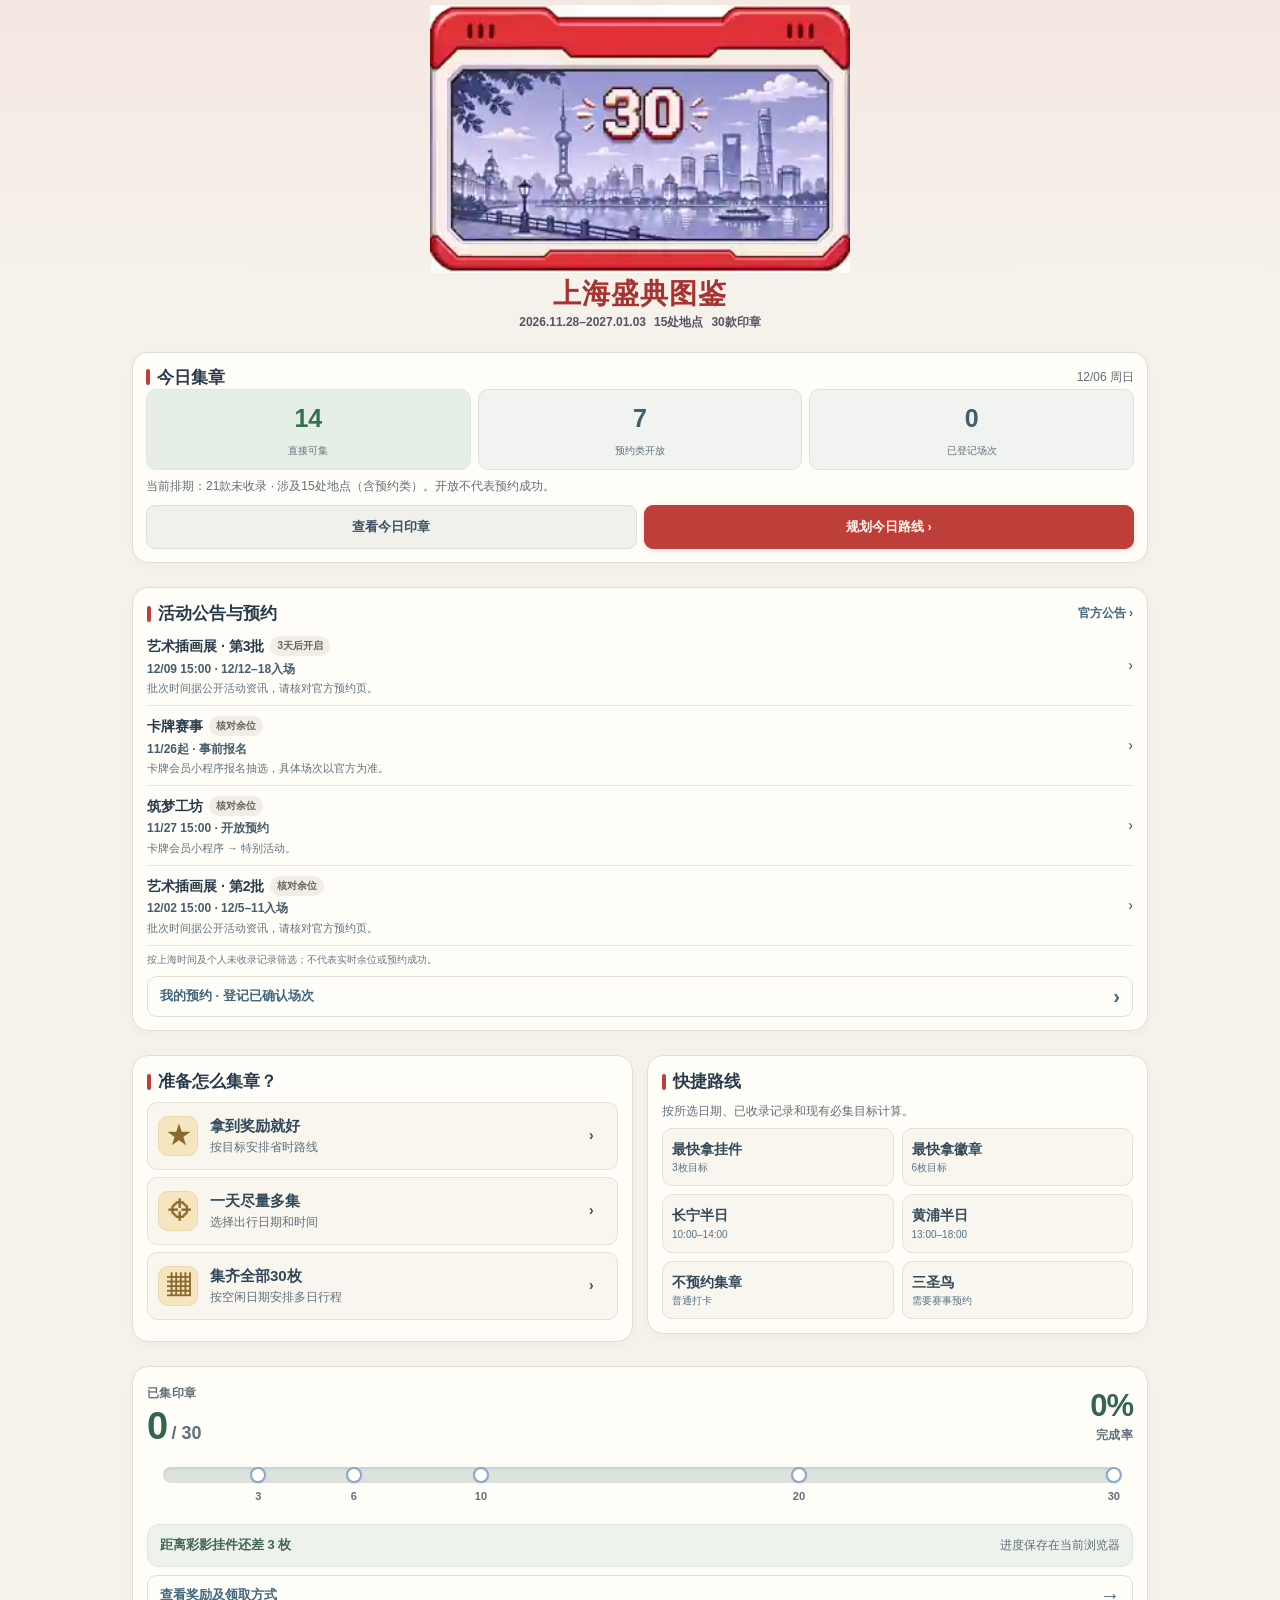
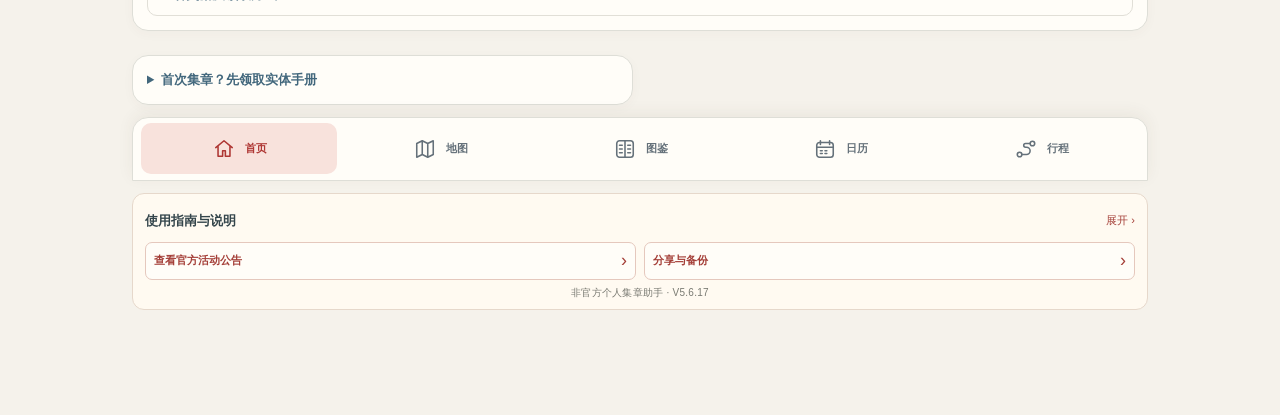
==== silhouette/index.html @ 7c4f5ad1 "v5.6.17: prioritize adjacent Hongyi and BFC visits within 10-minute travel budget" ====
<!doctype html><html lang="zh-CN"><head><meta charset="utf-8"><meta name="viewport" content="width=device-width,initial-scale=1,viewport-fit=cover"><meta name="theme-color" content="#C9403B"><title>上海盛典图鉴｜宝可梦30周年上海盛典</title><style>
:root{color-scheme:light;--ink:#122d48;--blue:#1466b0;--sky:#edf5ff;--line:#dce7ef;--muted:#557087;--yellow:#ffd55c;--bg:#f4f7fb;--orange:#a44f16}*{box-sizing:border-box}body{margin:0;background:var(--bg);color:var(--ink);font:15px/1.55 -apple-system,BlinkMacSystemFont,'PingFang SC','Microsoft YaHei',sans-serif}main{max-width:780px;margin:auto;padding:0 14px 40px}header{margin:0 -14px;padding:28px 20px 26px;background:linear-gradient(135deg,#102b4b,#0c63ac);color:#fff;border-radius:0 0 28px 28px}header .kicker{font-size:12px;letter-spacing:2px;color:#d0e7ff}h1{font-size:30px;margin:8px 0 2px;letter-spacing:-1px}h2{font-size:20px;margin:0 0 13px}h3{font-size:16px;margin:0}p{margin:7px 0}small,.muted{font-size:12px;color:var(--muted)}header small{color:#d0e7ff}.panel{background:white;border:1px solid var(--line);border-radius:19px;padding:17px;margin:14px 0;box-shadow:0 3px 14px rgba(16,43,75,0.031)}.progress{height:11px;background:#e4edf5;border-radius:20px;overflow:hidden;margin:10px 0 15px}.progress i{display:block;height:100%;background:#1c75be;border-radius:20px;transition:width .25s}.count{font-size:38px;line-height:1;font-weight:800;letter-spacing:-1px}.count span{font-size:18px;color:var(--muted)}.flex{display:flex;align-items:center;justify-content:space-between;grid-gap:8px;gap:8px}.achievements{display:grid;grid-template-columns:repeat(5,1fr);grid-gap:6px;gap:6px}.ach{padding:10px 3px;text-align:center;border:1px solid var(--line);border-radius:12px;font-size:11px;color:var(--muted);background:#f7f9fc;min-width:0}.ach strong{display:block;font-size:21px;color:var(--ink)}.ach.done{background:#fff3cb;border-color:#e7b63d;color:#735314}.ach em{display:block;font-style:normal;font-size:10px;margin-top:3px}.tabs{position:sticky;top:0;z-index:3;display:flex;grid-gap:6px;gap:6px;padding:8px 0;background:var(--bg)}button,input,select{font:inherit}button{cursor:pointer;border:0;border-radius:10px;background:#e7eff8;color:var(--ink);padding:10px 13px;font-weight:650}button.primary{background:var(--blue);color:#fff}button:disabled{opacity:.45;cursor:default}.tabs button{flex:1;padding:11px 3px}label.field{display:block;font-size:12px;font-weight:650;color:var(--muted);min-width:0}input:not([type=checkbox]),select{display:block;width:100%;min-width:0;border:1px solid #cbdbea;border-radius:10px;background:#fff;color:var(--ink);padding:10px 8px;margin:5px 0 10px;font-size:16px}input[type=checkbox]{width:21px;height:21px;flex:none;accent-color:#176bb0}.grid{display:grid;grid-template-columns:repeat(2,minmax(0,1fr));grid-gap:0 10px;gap:0 10px}.note{background:#f1f6fd;border-left:3px solid #6da6d2;padding:10px 12px;border-radius:8px;font-size:12px;color:#3c5d7a}.warn{color:var(--orange)}.pill{display:inline-block;background:#e9f3fb;border-radius:6px;padding:2px 7px;font-size:11px;color:#195e96}.pill.reserve{background:#fff2df;color:#965020}.pill.complete{background:#e5f4eb;color:#27734b}.venue{border:1px solid var(--line);border-radius:14px;overflow:hidden;margin:10px 0}.venue-head{background:#edf5ff;padding:13px}.stamp{display:flex;align-items:flex-start;grid-gap:9px;gap:9px;padding:12px;border-top:1px solid var(--line)}.stamp>div{flex:1;min-width:0}.stamp.checked{background:#f1faf5}.stamp.checked strong{text-decoration:line-through;color:#507467}.stamp strong{font-size:15px}.stamp label{display:flex;align-items:flex-start;grid-gap:8px;gap:8px}.stamp p{font-size:12px;color:var(--muted);margin:3px 0}.slot{display:flex;grid-gap:7px;gap:7px;align-items:center;flex-wrap:wrap}.slot input[type=time]{width:108px;margin:3px 0}.slot input[type=number]{width:73px;margin:3px 0}.slot label{font-size:11px;display:block}.action{color:#1266ae;text-decoration:none;font-weight:600;font-size:12px}a{color:#1466b0}details{margin-top:10px}summary{cursor:pointer;color:var(--blue);font-weight:650;font-size:13px}.route-stop{border-left:2px solid #9fc6e5;margin-left:12px;padding:0 0 15px 15px;position:relative}.route-stop:before{content:attr(data-n);position:absolute;left:-13px;top:2px;border-radius:50%;width:24px;height:24px;background:#176bb0;color:white;font-size:11px;display:grid;align-items:center;justify-items:center;font-weight:bold}.route-stop .time{font-weight:700;color:#176bb0;font-variant-numeric:tabular-nums}.route-stop .chips{display:flex;flex-wrap:wrap;grid-gap:4px;gap:4px}.route-stop .chips span{font-size:11px;background:#edf3f9;padding:3px 6px;border-radius:5px}.route-stop:last-child{padding-bottom:0}.map{background:#edf5f7;border-radius:12px;margin:12px 0;overflow:hidden}.map svg{width:100%;height:auto;display:block}.metrics{display:grid;grid-template-columns:repeat(3,1fr);grid-gap:5px;gap:5px;margin:10px 0}.metric{background:#edf5ff;padding:9px 6px;border-radius:10px;text-align:center;font-size:12px}.metric strong{display:block;font-size:22px;color:#125c9a}.empty{padding:18px;text-align:center;color:var(--muted)}.footer{padding:4px 5px;font-size:12px;color:var(--muted)}.hidden{display:none!important}.datestrip{display:flex;grid-gap:5px;gap:5px;overflow:auto;padding-bottom:6px}.datestrip button{min-width:85px;font-size:12px;padding:7px}.datestrip button.selected{background:#1466b0;color:white}.datestrip strong{display:block;font-size:16px}.status{font-size:12px;color:var(--muted)}@media(max-width:360px){.panel{padding:12px}.ach{font-size:10px}.ach strong{font-size:18px}}@media print{.tabs,button,.slot,.field{display:none}body{background:white}.panel{box-shadow:none}header{color:black;background:white}}

/* Reward progress v1.2 */
.reward-head{display:flex;justify-content:space-between;align-items:flex-end;grid-gap:12px;gap:12px}.reward-percent{text-align:right}.reward-percent strong{display:block;font-size:25px;color:var(--blue);line-height:1.1}.reward-percent small{color:var(--muted)}.reward-track{position:relative;margin:20px 10px 8px}.reward-track .progress{height:14px;margin:0;overflow:hidden;background:#e4edf5}.reward-track .progress i{background:linear-gradient(90deg,#176fbd,#3693d6)}.milestones{position:relative;height:33px}.milestone{position:absolute;top:-14px;transform:translateX(-50%);display:flex;flex-direction:column;align-items:center;grid-gap:6px;gap:6px;color:var(--muted);font-size:11px;font-weight:700}.milestone b{height:14px;width:14px;border:2px solid #9ab4cc;border-radius:50%;background:#fff;display:block}.milestone.reached b{background:#ffd55c;border-color:#9a6d12}.milestone.reached{color:#8a6416}.milestone:last-child{transform:translateX(-70%)}.reward-next{display:flex;align-items:center;justify-content:space-between;flex-wrap:wrap;grid-gap:6px;gap:6px;background:#edf5ff;padding:10px 12px;border-radius:12px;margin:0 0 18px;color:#195e96;font-weight:700}.reward-next small{font-weight:400;color:var(--muted)}.reward-group{margin:14px 0}.reward-group h3,.claim-guide h3{font-size:16px;margin:0 0 8px}.reward-group h3 small{font-size:11px;font-weight:400;margin-left:8px;color:var(--muted)}.reward-item{border:1px solid var(--line);border-radius:13px;padding:11px 12px;margin:7px 0;background:#f8fafc}.reward-item.reached{background:#fffae8;border-color:#e5c36b}.reward-item-head{display:flex;align-items:center;grid-gap:10px;gap:10px}.reward-number{flex:0 0 42px;text-align:center;font-weight:800;font-size:20px;color:#195e96;line-height:1.1}.reward-number small{display:block;font-size:10px;font-weight:500;color:var(--muted)}.reward-item-info{flex:1;min-width:0}.reward-item-info strong{display:block;font-size:14px}.reward-item-info small{display:block;font-size:11px;color:var(--muted)}.reward-status{font-size:11px;font-weight:700;color:#557087;white-space:nowrap}.reward-item.reached .reward-status{color:#856012}.reward-mini{display:flex;align-items:center;grid-gap:10px;gap:10px;margin-top:9px}.reward-mini-track{height:6px;border-radius:8px;overflow:hidden;background:#e0e8ef;flex:1}.reward-mini-track i{display:block;height:100%;border-radius:8px;background:#438ecb;transition:width .25s}.reward-item.reached .reward-mini-track i{background:#d5a22a}.reward-mini span{font-size:11px;color:var(--muted);font-variant-numeric:tabular-nums;white-space:nowrap}.claim-guide{margin-top:16px;padding:14px;background:#edf5ff;border-radius:14px}.claim-guide p,.claim-guide ol{font-size:13px;margin:7px 0}.claim-guide ol{padding-left:20px}.claim-guide small{display:block;color:var(--muted);font-size:11px;margin-top:10px}

/* v1.3 — original stamp journal, system fonts only */
:root{--ink:#20334f;--blue:#165ab6;--muted:#536982;--line:#d8e3f1;--bg:#f1f5fc;--yellow:#ffdc57;--display:ui-rounded,"SF Pro Rounded","Arial Rounded MT Bold","PingFang SC","Hiragino Sans GB","Microsoft YaHei",sans-serif}
body{font-family:-apple-system,BlinkMacSystemFont,"PingFang SC","Microsoft YaHei",sans-serif;background:radial-gradient(ellipse at 50% 0,#dfeaff 0,transparent 430px),var(--bg);line-height:1.6}
main{max-width:760px;padding:0 16px calc(30px + env(safe-area-inset-bottom))}
header{position:relative;overflow:hidden;isolation:isolate;margin:0 -16px;padding:30px 22px 29px;background:linear-gradient(130deg,#102c60 0%,#165ab6 62%,#2584d8 100%);border-radius:0 0 34px 34px;border-bottom:5px solid #ffda55;box-shadow:0 6px 0 #c8d9ef,0 10px 22px rgba(33,77,121,0.106)}
.hero-content{position:relative;z-index:1}.hero-orbit{position:absolute;right:-25px;top:20px;width:176px;height:176px;z-index:0;opacity:.68;pointer-events:none;transform:rotate(-23deg)}


.hero-trail{position:absolute;top:0;right:0;bottom:0;left:0;width:100%;height:100%;opacity:.75}.hero-spark{position:absolute;color:#ffeb9f;font-size:23px;line-height:1}.spark-one{left:0;top:0}.spark-two{right:5px;bottom:9px}.spark-three{left:-10px;bottom:13px;font-size:15px}
header .kicker{font:800 10px/1.5 var(--display);letter-spacing:1.4px;color:#e4f0ff;display:flex;align-items:center;grid-gap:8px;gap:8px;flex-wrap:wrap}.hero-tag{border:1px solid rgba(216,234,255,0.533);border-radius:30px;padding:3px 9px;background:rgba(255,255,255,0.086)}
h1,h2,h3,.count,.reward-percent strong,.metric strong,.reward-number,.tab-icon{font-family:var(--display);font-weight:850}
header h1{color:#ffdf57;font-size:32px;font-size:clamp(29px,8vw,42px);line-height:1.25;letter-spacing:.025em;margin:12px 0 5px;text-shadow:0 2px 0 #112f67,0 3px 0 #112f67,1px 0 #112f67,-1px 0 #112f67}
.hero-subtitle{font-weight:700;letter-spacing:.06em;font-size:15px;margin:2px 0 12px}
.hero-facts{display:flex;flex-wrap:wrap;grid-gap:5px;gap:5px;margin:12px 0 9px}.hero-facts span{font:700 11px/1.4 var(--display);background:rgba(255,255,255,0.129);border:1px solid rgba(255,255,255,0.263);border-radius:20px;padding:5px 9px;color:#f5f9ff}.hero-content>small{font-size:11px;display:block;color:#deecff}
.panel{border:1px solid #d8e3f1;border-radius:23px;padding:18px;margin:16px 0;box-shadow:0 4px 0 #dce5f2,0 8px 24px rgba(40,74,112,0.063)}
h2{font-size:19px;letter-spacing:.02em;line-height:1.4;margin:0 0 16px;display:flex;align-items:center;grid-gap:8px;gap:8px;flex-wrap:wrap}h2:before{content:"";width:8px;height:19px;border-radius:4px;background:var(--yellow);box-shadow:0 2px 0 #dbb73b;flex:none}.section-en{font:800 9px/1.2 var(--display);color:#7388a3;letter-spacing:1.2px;margin-left:auto}
.reward-panel{position:relative;margin-top:20px;background:linear-gradient(165deg,#fff 40%,#f4f9ff);border:1px solid #c7d9ed}.reward-head small{font-weight:700;letter-spacing:.03em}.count{font-size:43px;color:#163c76;letter-spacing:-1.6px;margin-top:4px;font-variant-numeric:tabular-nums}.count span{font-size:18px;letter-spacing:0}.reward-percent strong{font-size:31px;letter-spacing:-1px}.reward-track{margin-top:22px}.reward-track .progress{height:16px;background:#e3eaf4;box-shadow:inset 0 2px 3px rgba(34,74,105,0.125)}.reward-track .progress i{background:linear-gradient(90deg,#1764c5,#46a8e9)}.milestone{top:-16px;grid-gap:5px;gap:5px;font-family:var(--display)}.milestone b{width:16px;height:16px;border:2px solid #8ba9c7;box-shadow:0 1px 2px rgba(23,57,94,0.133)}.milestone.reached b{background:#ffdc57;border-color:#a4770e;box-shadow:0 0 0 3px rgba(255,227,136,0.376)}.reward-next{background:#e9f2ff;border:1px solid #dce8f9;margin-bottom:10px;font-size:13px}.reward-more{display:flex;justify-content:space-between;align-items:center;width:100%;background:transparent;border:1px solid #d6e3f1;padding:9px 12px;color:#195cab;font-size:13px;font-weight:750}.reward-more span{font-size:20px;line-height:1}
.tabs{position:sticky;top:env(safe-area-inset-top,0px);padding:7px;grid-gap:5px;gap:5px;background:rgba(247,250,255,0.961);border:1px solid #cfdced;border-radius:18px;box-shadow:0 4px 10px rgba(23,54,94,0.098);backdrop-filter:blur(12px);-webkit-backdrop-filter:blur(12px);z-index:4}.tabs button{display:flex;flex-direction:column;align-items:center;justify-content:center;grid-gap:1px;gap:1px;font-size:11px;min-height:55px;background:transparent;padding:5px 2px;border:1px solid transparent;color:#536b88;border-radius:12px;box-shadow:none;font-weight:800}.tab-icon{font-size:21px;line-height:1.2;display:block}.tabs button.primary{background:#175cb7;color:#fff;border:1px solid #0f4999;box-shadow:0 2px 0 #103e7b}.tabs button.primary .tab-icon{color:#ffde63}
button{font-family:var(--display);border:1px solid #d4e1f1;background:#eef4fd;border-radius:13px;min-height:40px;font-weight:750;color:#284970}button.primary{background:#175cb7;border:1px solid #104b9e;box-shadow:0 3px 0 #103e7b;color:white}button:active{transform:translateY(1px)}button:focus-visible,a:focus-visible,input:focus-visible,select:focus-visible{outline:3px solid #eabf36;outline-offset:2px}
#compute{background:#ffda53;color:#193961;border:1px solid #c99b21;box-shadow:0 4px 0 #c49a22;font-weight:850;min-height:49px;font-size:16px;letter-spacing:.03em;margin-bottom:5px}
label.field{font-size:12px;color:#49617b;font-weight:750}input:not([type=checkbox]),select{border:1px solid #ccdbee;background:#f8fbff;border-radius:12px;min-height:46px;padding:9px 8px;font-size:16px;box-shadow:inset 0 1px 2px rgba(22,60,118,0.031)}input[type=checkbox]{accent-color:#1a64bb;width:22px;height:22px}
#plan .grid>label:nth-child(5),#list .grid>label:first-child{grid-column:1/-1}.grid{grid-gap:0 12px;gap:0 12px}.note{border-left:4px solid #8db5eb;background:#eef5ff;border-radius:10px;line-height:1.65;color:#4a607d}.pill{border-radius:30px;font-weight:700;padding:3px 8px;background:#e6f0ff;color:#245fa8}.pill.reserve{background:#fff2d6;color:#815a14}.pill.complete{background:#e4f5e9;color:#216b48}
.venue{border-radius:17px;border:1px solid #cdddef;margin:14px 0;box-shadow:0 3px 0 #e2eaf5}.venue-head{background:linear-gradient(105deg,#eaf2ff,#f6f9ff);padding:14px}.venue-head h3{color:#214d87;font-size:16px;line-height:1.4}.venue-head small{line-height:1.6}.stamp{padding:13px 12px;grid-gap:10px;gap:10px;min-height:64px}.stamp.checked{background:#eef9f1}.stamp.checked strong{color:#307651;text-decoration:none}.stamp.checked strong:after{content:" ✓";color:#307651;font-weight:800}.stamp .warn{color:#985919}.action{font-weight:750;text-decoration:none;display:inline-block;padding:3px 0;font-size:12px}
.metrics{grid-gap:7px;gap:7px;margin:15px 0}.metric{background:#edf4ff;border:1px solid #d6e5fb;border-radius:14px;padding:10px 5px;color:#4b6686;font-size:11px}.metric:first-child{background:#fff3c7;border-color:#ead18a;color:#795813}.metric:first-child strong{color:#705112}.metric strong{font-size:28px;letter-spacing:-.5px}.map{border:1px solid #cddfeb;border-radius:16px}.route-stop{border-left:3px solid #b7cee9;padding:2px 0 17px 19px;margin-left:11px}.route-stop:before{left:-14px;width:25px;height:25px;box-shadow:0 0 0 3px white;font-family:var(--display);background:#175cb7}.route-stop .time{font-family:var(--display);font-weight:800}.route-stop h3{font-size:16px;margin:4px 0}.route-stop .chips{grid-gap:5px;gap:5px;margin:5px 0}.route-stop .chips label{padding:5px 7px!important;border-radius:8px!important;background:#f0f5fc!important}
.reward-group h3{margin-top:16px;color:#1f4d88;font-size:16px}.reward-group h3 small{color:#526b88}.reward-item{background:#f8fbff;border:1px solid #d4e2f2;border-radius:16px;padding:13px;margin:9px 0}.reward-item.reached{background:linear-gradient(130deg,#fff8d9,#fffdfa);border:1px solid #e5c46d;box-shadow:0 2px 0 #ead8a0}.reward-number{background:#e5effc;border:1px solid #c8daf0;border-radius:14px;padding:9px 4px;flex-basis:47px;color:#1c5ba7}.reward-item.reached .reward-number{background:#ffdf69;border-color:#d1ac42;color:#76520d}.reward-item-info strong{font-weight:800}.reward-status{white-space:normal;text-align:right;flex:0 0 auto}.reward-mini-track{height:8px}.claim-guide{border:1px solid #d4e4fa;background:#f1f6ff;padding:15px;border-radius:17px}.claim-guide h3{color:#214d87;font-size:16px}.claim-guide li{margin:5px 0}.utility-panel .flex{flex-wrap:wrap;justify-content:flex-start}.utility-panel button{flex:1 1 85px;font-size:12px;padding:8px 6px}.footer{font-size:11px;line-height:1.7}
@media(max-width:360px){main{padding-left:11px;padding-right:11px}header{margin-left:-11px;margin-right:-11px;padding:25px 17px}.panel{padding:13px}.hero-orbit{right:-49px}.section-en{display:none}.tabs button{font-size:10px}.reward-item{padding:10px}.reward-number{flex-basis:39px}.reward-item-head{grid-gap:6px;gap:6px}}
@media(prefers-reduced-motion:reduce){*,*::before,*::after{transition:none!important;scroll-behavior:auto!important}}
@media print{header{background:white;color:#222;border:0;box-shadow:none}header h1{color:#222;text-shadow:none}.hero-orbit,.reward-more,.tabs{display:none!important}.panel{box-shadow:none}}

.goal-box{padding:13px;background:#f2f7ff;border:1px solid #d6e4f7;border-radius:14px;margin:12px 0}.goal-options{display:grid;grid-template-columns:repeat(3,minmax(0,1fr));grid-gap:7px;gap:7px;margin-top:7px}.goal-options button{font-size:14px;padding:7px 3px;line-height:1.35}.goal-options small{display:block;font-size:10px;color:inherit;font-weight:500}.goal-box p{margin:10px 0 0}.trip-reminders{margin-bottom:12px;padding:8px 12px;background:#fff9e6;border-radius:12px;border:1px solid #eddda7;font-size:12px}.trip-reminders details{margin:0}.trip-reminders summary{color:#71551b}.trip-reminders p{margin:6px 0}.deadline-label{color:#a34320;font-weight:750}.target-result{padding:9px 12px;background:#edf5ff;border-radius:10px;color:#165ab6;font-weight:700;font-size:13px}.multi-box{border-top:1px solid var(--line);margin-top:20px;padding-top:16px}.day-plan{border:1px solid var(--line);border-radius:12px;padding:10px 12px}.day-plan p{margin:8px 0;font-size:13px}.calendar-legend{display:flex;grid-gap:8px;gap:8px;flex-wrap:wrap;margin:8px 0}.calendar-legend span{padding:3px 8px;border-radius:6px;color:#fff;font-size:11px}.k-walk{background:#2469b8}.k-exhibition{background:#8a63bc}.k-workshop{background:#b77d17}.k-card{background:#317c69}.calendar-row{width:100%;display:grid;grid-template-columns:90px 1fr 45px;grid-gap:7px;gap:7px;align-items:center;margin:6px 0;padding:7px;background:#f8fbff;text-align:left;font-size:12px}.calendar-row.selected{border-color:#165ab6;background:#eaf3ff}.calendar-day small{font-size:10px;color:#536982}.calendar-bar{display:flex;overflow:hidden;background:#e3eaf4;border-radius:5px;height:12px}.calendar-bar i{display:block;height:100%}.calendar-row strong{text-align:right}.calendar-row:focus-visible{outline:2px solid #d5a22a}

/* v1.5 — responsive guide and collection overview */
:root{--ink:#23354b;--blue:#215ca5;--muted:#52677f;--line:#dce5ef;--bg:#f4f7fb}
main{max-width:1080px}.panel{border-radius:18px;box-shadow:0 2px 10px rgba(30,71,116,0.031)}.reward-panel{margin-bottom:12px}.pocket-panel{margin-top:12px;margin-bottom:12px}.pocket-heading{display:flex;align-items:center;justify-content:space-between;grid-gap:10px;gap:10px}.pocket-heading h2{margin:0 0 3px}.pocket-heading p{margin:0;font-size:11px}.pocket-heading button{font-size:12px;white-space:nowrap}.pocket-summary{display:grid;grid-template-columns:repeat(4,minmax(0,1fr));grid-gap:5px;gap:5px;margin-top:12px}.pocket-summary span{padding:6px 3px;background:#f1f5fa;border-radius:8px;text-align:center;font-size:11px;white-space:nowrap}.pocket-summary b{display:block;font-size:14px;color:#253c58}.pocket-summary i,.tile-check small i{display:inline-block;width:7px;height:7px;border-radius:50%;margin-right:4px}.pocket-tools{display:flex;grid-gap:12px;gap:12px;align-items:center;margin:10px 0 2px}.pocket-tools .field{flex:1}.pocket-check{display:flex;align-items:center;grid-gap:4px;gap:4px;font-size:12px}.pocket-grid{display:grid;grid-template-columns:repeat(3,minmax(0,1fr));grid-gap:7px;gap:7px}.stamp-tile{background:#f6f8fb;border:1px solid #dce5ef;border-radius:12px;overflow:hidden;min-width:0}.stamp-tile.is-done{background:#fff4cf;border-color:#dfbd60}.tile-check{display:flex;flex-direction:column;align-items:center;width:100%;min-height:88px;background:none;border:0;border-radius:0;grid-gap:3px;gap:3px;padding:8px 2px 4px;font-size:12px}.tile-check strong{font-weight:800;font-size:13px;color:#203854}.tile-check small{font-size:10px;color:#52677f;display:flex;align-items:center}.tile-mark{display:grid;align-items:center;justify-items:center;width:23px;height:23px;border:1px dashed #a8bad0;border-radius:6px;color:#765109;font-weight:800;background:#fff}.is-done .tile-mark{background:#ffdb60;border:1px solid #d4a632}.tile-info{min-height:30px;width:100%;border:0;border-top:1px solid #dce5ef;border-radius:0;background:rgba(255,255,255,0.376);font-size:11px;padding:3px;color:#315b89}.tile-detail{background:#edf4fc;border:1px solid #cbddef;border-radius:12px;padding:12px;margin-top:10px;font-size:13px}.tile-detail button{font-size:11px;min-height:32px;padding:4px 8px}
.planner-layout{display:grid;grid-gap:18px;gap:18px;min-width:0}.planner-settings,.planner-results{min-width:0}.planner-results{border-top:1px solid var(--line);padding-top:15px}.result-heading,.date-picker-head,.map-heading{display:flex;justify-content:space-between;align-items:center;grid-gap:6px;gap:6px}.result-heading h3{font-size:17px}.date-picker-head{margin:14px 0 8px;font-size:13px}.quick-dates{display:flex;grid-gap:6px;gap:6px;overflow-x:auto;position:relative;scrollbar-width:thin;padding:2px 1px 8px;overscroll-behavior-inline:contain}.quick-dates button{flex:0 0 62px;padding:7px 3px;display:flex;flex-direction:column;align-items:center;grid-gap:1px;gap:1px;background:#f5f8fc;color:#244567;border-radius:10px;min-height:64px}.quick-dates button b{font-size:15px}.quick-dates button small{font-size:10px;color:inherit}.quick-dates button.selected{background:#215ca5;color:#fff;border-color:#215ca5}.advanced-settings{margin:6px 0 14px;border:1px solid var(--line);border-radius:12px;padding:10px}.advanced-settings[open] summary{margin-bottom:9px}.advanced-settings input[type=checkbox]{width:19px;height:19px}.map-heading{padding:9px 12px;background:#edf4fc;color:#244567;font-size:13px}.route-pin{cursor:pointer;outline:none}.route-pin:focus circle,.route-pin:hover circle{stroke:#ffdc57;stroke-width:4}.route-pin text{pointer-events:none}.route-stop:focus{outline:2px solid #215ca5;outline-offset:4px;border-radius:6px;background:#f0f6ff}
.calendar-switch{display:flex;grid-gap:7px;gap:7px;margin:12px 0}.calendar-switch button{flex:1;font-size:12px}.schedule-scroll{max-width:100%;overflow:auto;border:1px solid var(--line);border-radius:10px;overscroll-behavior-inline:contain}.schedule-table{border-collapse:separate;border-spacing:0;font-size:11px;width:auto;width:max-content;min-width:100%}.schedule-table th,.schedule-table td{border-bottom:1px solid #e4ebf2;border-right:1px solid #e4ebf2;vertical-align:middle;background:white;padding:2px}.schedule-table th:first-child{position:sticky;left:0;z-index:1;text-align:left;padding:7px;min-width:122px;max-width:122px;white-space:normal;background:#f7faff;box-shadow:2px 0 3px rgba(31,69,106,0.071)}.schedule-table th:first-child strong,.schedule-table th:first-child small{display:block;line-height:1.35;overflow-wrap:anywhere}.schedule-table th:first-child small{font-weight:400;font-size:10px}.schedule-table thead th{background:#f0f5fb}.schedule-table th button{width:45px;font-size:11px;line-height:1.3;padding:4px;border:0;background:transparent;min-height:38px}.schedule-table th button small{display:block;font-size:9px;color:inherit}.schedule-table th button.selected{background:#215ca5;color:#fff}.schedule-table td.today-col{background:#e9f1fb}.schedule-cell{display:block;height:13px;border-radius:2px;width:100%}.schedule-cell.faded{opacity:.32}.schedule-done strong{color:#39704e}.schedule-table tbody tr:last-child th,.schedule-table tbody tr:last-child td{border-bottom:0}
[hidden]{display:none!important}
@media(min-width:700px){.pocket-grid{grid-template-columns:repeat(6,minmax(0,1fr))}.pocket-summary{grid-gap:10px;gap:10px}.pocket-summary span{display:flex;align-items:center;justify-content:center;grid-gap:4px;gap:4px}.pocket-summary b{display:inline}.pocket-panel{padding:16px 18px}}
@media(min-width:900px){.planner-layout{grid-template-columns:minmax(0,340px) minmax(0,1fr);grid-gap:24px;gap:24px}.planner-results{border-top:0;border-left:1px solid var(--line);padding:0 0 0 22px}.goal-options{grid-template-columns:repeat(3,minmax(0,1fr))}.tabs button{flex-direction:row;grid-gap:8px;gap:8px;font-size:14px;min-height:44px}.tabs .tab-icon{font-size:18px}#venues{display:grid;grid-template-columns:repeat(2,minmax(0,1fr));grid-gap:12px;gap:12px;align-items:start}.venue{margin:0}.reward-panel{padding:18px 24px}.reward-track{margin-left:16px;margin-right:16px}.pocket-grid{grid-template-columns:repeat(10,minmax(0,1fr))}}
@media(max-width:360px){.pocket-summary span{font-size:10px}.pocket-grid{grid-gap:5px;gap:5px}.tile-check strong{font-size:12px}.schedule-table th:first-child{min-width:104px;max-width:104px}}

/* v2 mobile task flow */
main{padding-bottom:calc(92px + env(safe-area-inset-bottom));max-width:1040px}header{padding:19px 20px 20px;border-radius:0 0 24px 24px;border-bottom-width:3px}header h1{font-size:28px;font-size:clamp(25px,7vw,36px);margin:7px 0 2px}.hero-facts{margin:8px 0 6px}.hero-orbit{opacity:.3}.hero-subtitle{font-size:13px;margin:2px 0}.panel{padding:16px}.reward-panel{margin-top:14px}.reward-next{margin-bottom:8px}.count{font-size:38px}.bottom-nav{position:fixed;top:auto;bottom:0;left:0;right:0;margin:0 auto;max-width:1040px;border-radius:16px 16px 0 0;background:#fff;z-index:20;padding:5px 6px calc(5px + env(safe-area-inset-bottom));box-shadow:0 -3px 16px rgba(23,54,94,0.086);grid-gap:4px;gap:4px}.bottom-nav button{min-height:48px;font-size:11px;color:#536982;flex-direction:column;grid-gap:2px;gap:2px}.bottom-nav button.primary{background:#e6effc;border-color:transparent;color:#165ab6;box-shadow:none}.bottom-nav button.primary .tab-icon{color:#165ab6}.bottom-nav .tab-icon{font-size:21px}.home-task h2{margin-bottom:9px}.task-card{width:100%;display:grid;grid-template-columns:40px 1fr 18px;align-items:center;text-align:left;grid-gap:12px;gap:12px;min-height:68px;padding:10px;margin:7px 0;background:#f7faff;border-color:#dce5ef}.task-card strong,.task-card small{display:block}.task-card strong{font-size:15px;color:#203854}.task-card small{font-size:12px;font-weight:400}.task-symbol{font-size:23px;display:grid;align-items:center;justify-items:center;width:40px;height:40px;background:#e6effc;border-radius:10px;color:#215ca5}.home-reminder-text{font-weight:700;font-size:14px}.pocket-panel{padding:0 0 14px;border-bottom:1px solid var(--line);margin:0 0 16px}.pocket-heading h2{font-size:16px}.pocket-heading h2:before{display:none}.tile-info{min-height:40px}.tile-check{min-height:80px}.time-presets{display:grid;grid-template-columns:repeat(4,minmax(0,1fr));grid-gap:6px;gap:6px;margin:8px 0 13px}.time-presets button{min-height:44px;font-size:12px;padding:6px 2px}.quick-dates button{flex-basis:105px}.claim-option{font-size:12px;display:flex;align-items:center;grid-gap:6px;gap:6px}.claim-route{background:#fff8df;border:1px solid #ecd9a1;border-radius:10px;padding:10px;font-size:12px}.save-trip-button{width:100%;margin:8px 0}.saved-trip{background:#f3f7fc;border:1px solid #d7e3f1;border-radius:14px;padding:12px;margin-bottom:16px;scroll-margin-top:8px}.saved-trip h2{margin:0;font-size:17px}.saved-bar{height:8px;border-radius:5px;background:#dce7f3;overflow:hidden;margin:8px 0}.saved-bar i{display:block;height:100%;background:#2469b8}.saved-stop{background:white;border:1px solid #dae4ef;border-radius:12px;padding:12px;margin:8px 0}.saved-stop.next-stop{border:2px solid #2469b8}.saved-stop.finished{background:#edf7f0}.saved-stop.skipped{opacity:.65}.saved-stop .flex strong{font-size:15px}.saved-stop .flex small{white-space:nowrap;font-size:11px}.live-check{display:flex;align-items:center;grid-gap:8px;gap:8px;min-height:44px;padding:5px 0;border-top:1px solid var(--line);font-size:14px}.live-check small{display:block;font-size:11px}.live-nav{display:inline-flex;align-items:center;min-height:44px;font-weight:700;font-size:13px}.booking-card{border:1px solid #dce5ef;border-radius:12px;padding:12px;margin:10px 0;background:#fbfdff}.booking-card summary{display:flex;justify-content:space-between;align-items:center;grid-gap:8px;gap:8px;min-height:44px;font-size:14px}.booking-card summary small{display:block;font-weight:400;font-size:11px}.booking-state{font-size:11px;white-space:nowrap;color:#536982}.booked-row{display:flex;justify-content:space-between;align-items:center;grid-gap:6px;gap:6px;background:#edf5ff;padding:6px;border-radius:8px;font-size:12px}.booking-fields{margin-top:12px}.custom-days{margin:6px 0 12px}.custom-days-grid{display:grid;grid-template-columns:repeat(5,minmax(0,1fr));grid-gap:5px;gap:5px;margin:8px 0}.custom-days-grid button{font-size:12px;padding:4px 2px;min-height:44px}.custom-days-grid small{display:block;color:inherit;font-size:10px}.calendar-row{grid-template-columns:76px minmax(0,1fr) 96px}.calendar-row strong small{display:block;font-size:10px;font-weight:500;white-space:nowrap}.footer-link{border:0;padding:0 5px;min-height:30px;background:transparent;color:#215ca5;font-size:11px}.multi-box{scroll-margin-top:8px}.planner-layout .grid input,.planner-layout .grid select{font-size:16px}
@media(min-width:900px){.bottom-nav{position:sticky;top:0;bottom:auto;left:auto;right:auto;border-radius:14px;padding:6px}.bottom-nav button{flex-direction:row;font-size:14px;grid-gap:8px;gap:8px}main{padding-bottom:30px}#home{display:grid;grid-template-columns:1fr 1fr;grid-gap:0 16px;gap:0 16px;align-items:start}#home .reward-panel{grid-column:1/-1}.pocket-grid{grid-template-columns:repeat(8,minmax(0,1fr))}}

.must-details,.edit-route{border:1px solid var(--line);border-radius:10px;padding:10px;margin:10px 0}.must-grid{display:grid;grid-template-columns:repeat(3,minmax(0,1fr));grid-gap:6px;gap:6px;margin:10px 0}.must-grid button{min-height:44px;font-size:12px;padding:5px 2px}.route-check{background:#f3f7fc;border:1px solid #dae4ef;border-radius:10px;padding:10px;margin:8px 0;font-size:13px}.route-check p{margin:5px 0}.edit-row{display:flex;align-items:center;grid-gap:5px;gap:5px;margin:7px 0}.edit-row strong{flex:1;font-size:12px}.edit-row button{min-height:44px;padding:6px;font-size:12px}.claim-record{display:flex;align-items:center;grid-gap:10px;gap:10px;min-height:52px;padding:8px 0;border-bottom:1px solid var(--line)}.claim-record small{display:block;font-size:12px;color:#536982}.explore-row{width:100%;display:flex;justify-content:space-between;align-items:center;text-align:left;grid-gap:8px;gap:8px;background:#fff;border:0;border-bottom:1px solid #dce5ef;border-radius:0;padding:10px 4px;min-height:54px}.explore-row small{display:block;font-size:12px;font-weight:400;color:#536982}.explore-row b{font-size:13px;color:#215ca5;white-space:nowrap}#exploreMap g[data-explore]{cursor:pointer}#exploreMap text{pointer-events:none}#exploreMap g:focus circle{stroke:#f5c94a;stroke-width:4}
.next-card{background:#fff;border:1px solid #bad3ed;border-radius:12px;padding:12px;margin:10px 0}.next-card h3{font-size:18px;margin:5px 0}.next-card p{font-size:13px;margin:5px 0}.next-card small{color:#215ca5;font-weight:700}.next-nav{display:block;background:#215ca5;border-radius:10px;color:white!important;text-align:center;padding:11px;margin-top:10px;font-weight:700;text-decoration:none;min-height:44px}.saved-all summary{padding:8px 0;font-weight:700}
/* V3 original collection terminal */
body{background:#edf2f8}header{background:linear-gradient(115deg,#0e2340,#193b61);border-bottom-color:#55c3d5}.hero-orbit{opacity:.22}.bottom-nav button.primary{background:#e1edf6;color:#123e68}.dex-page-title{font-size:18px;margin:0 0 10px}.dex-terminal{background:#10263e;border:1px solid #1b415f;border-radius:19px;padding:14px;color:#d5e9f4;box-shadow:0 8px 20px rgba(19,43,67,0.110);margin-bottom:16px}.dex-terminal h2{color:#fff;margin:5px 0;font-size:23px}.dex-terminal .muted{color:#a9c1d4}.dex-eyebrow{font:600 9px/1.4 system-ui;letter-spacing:1.4px;color:#8fd0df}.dex-eyebrow i{display:inline-block;width:7px;height:7px;border-radius:50%;background:#6fdbc7;margin-right:4px;box-shadow:0 0 8px #6fdbc7}.dex-meter{white-space:nowrap}.dex-meter strong{font:800 34px/1 system-ui;color:#e7f9fa}.dex-meter small{font-size:13px;color:#9db6c9}.dex-progress{height:7px;background:#263f56;border-radius:5px;margin:13px 0 4px;overflow:hidden}.dex-progress i{display:block;height:100%;background:linear-gradient(90deg,#3db9c2,#93e5cc);transition:width .25s}.dex-terminal .pocket-summary span{background:#1c3851;color:#bad0e2}.dex-terminal .pocket-summary b{color:#fff}.dex-search{display:flex;margin-top:14px;grid-gap:6px;gap:6px}.dex-search input{flex:1;min-width:0;background:#e9f3f7;border:1px solid #67859e;border-radius:9px;font-size:16px;padding:10px;color:#173a54}.dex-search button{width:44px;background:#1f405b;color:#d5e9f4;border-color:#41617b;font-size:21px}.dex-filters{display:flex;grid-gap:6px;gap:6px;overflow:auto;padding:9px 0 3px;scrollbar-width:thin}.dex-filters button{flex:none;font-size:12px;padding:7px 9px;min-height:38px;background:#1b3650;color:#c5d8e8;border-color:#335470}.dex-filters button.active{background:#9ce1df;color:#123b49;border-color:#9ce1df}.dex-terminal .pocket-tools{grid-gap:10px;gap:10px;align-items:end}.dex-terminal .field{flex:1;min-width:0;color:#c4d5e2;font-size:11px}.dex-terminal select,.dex-terminal input[type=date]{min-width:0;width:100%;font-size:14px;background:#e8f2f6;color:#183950}.dex-results{font-size:11px;color:#9ab6cb;margin:8px 0}.dex-terminal .pocket-grid{grid-gap:7px;gap:7px;grid-template-columns:repeat(3,minmax(0,1fr))}.dex-tile{background:linear-gradient(145deg,#223c54,#172f46);border:1px solid #3e5b71;border-radius:10px;overflow:hidden}.dex-tile.is-done{background:linear-gradient(150deg,#d2f3eb,#a1dbdb);border:1px solid #a3f2df;box-shadow:0 0 7px rgba(114,212,199,0.302)}.dex-tile .tile-check{position:relative;display:flex;flex-direction:column;align-items:center;min-height:0;padding:6px 3px;grid-gap:2px;gap:2px;color:#eef6fa;background:transparent}.dex-id{font:700 10px/1.2 ui-monospace,monospace;letter-spacing:.3px;align-self:flex-start;color:#9bb9cb}.dex-star{position:absolute;right:6px;top:6px;color:#f8d173;font-size:15px}.dex-art{display:block;width:100%;height:72px;position:relative;isolation:isolate;background:radial-gradient(ellipse at center,rgba(255,255,255,0.043),transparent 70%)}.dex-art img{position:absolute;top:0;right:0;bottom:0;left:0;width:100%;height:100%;object-fit:contain;filter:brightness(0) saturate(100%) invert(53%) sepia(14%) saturate(680%) hue-rotate(164deg) brightness(97%) contrast(87%);z-index:1;transform:scale(.92)}.dex-fallback{display:grid;align-items:center;justify-items:center;position:absolute;top:0;right:0;bottom:0;left:0;color:#7f9fb5;font:600 11px ui-monospace,monospace;opacity:.55}.dex-art.art-loaded .dex-fallback{opacity:0}.dex-tile .tile-check strong{font-size:13px;color:#f2f8fc}.dex-tile .dex-state{font-size:10px;color:#afc4d6}.is-done .dex-art img{filter:brightness(0) saturate(100%) invert(20%) sepia(32%) saturate(1052%) hue-rotate(138deg) brightness(94%) contrast(94%)}.dex-tile.is-done .dex-id,.dex-tile.is-done .tile-check strong,.dex-tile.is-done .dex-state{color:#194b56}.dex-tile.is-done .dex-star{color:#8b621b}.dex-tile-footer{display:flex;flex-wrap:wrap;align-items:center;justify-content:center;border-top:1px solid rgba(255,255,255,0.133);min-height:47px}.dex-kind{font-size:10px;color:#c3d4e2;white-space:nowrap}.dex-kind i{display:inline-block;width:6px;height:6px;border-radius:50%;margin-right:3px}.dex-tile.is-done .dex-kind{color:#20535b}.dex-tile .tile-info{color:inherit;background:none;border:0;width:auto;min-height:28px;padding:3px 5px;font-size:11px;color:#b4d7e7}.dex-tile.is-done .tile-info{color:#20535b}.dex-share{display:block;width:100%;margin-top:14px;background:#24445e;border-color:#597a91;color:#f0f8fa;min-height:44px}.venue-directory summary{font-weight:700;font-size:14px;padding:8px 0}.dex-overlay{position:fixed;top:0;right:0;bottom:0;left:0;z-index:80;background:rgba(6,24,42,0.690);display:flex;align-items:end;justify-content:center;padding:8px;overscroll-behavior:contain}.dex-overlay>div{max-width:500px;width:100%;max-height:92vh;max-height:92dvh;overflow:auto;border-radius:20px;background:#f9fcfd;box-shadow:0 10px 32px #0005;position:relative}.dex-sheet{position:relative}.sheet-close{position:absolute;z-index:2;right:10px;top:9px;background:rgba(255,255,255,0.855);color:#244661;font-size:12px;min-height:40px}.dex-detail-hero{background:radial-gradient(ellipse at 50% 30%,#254c68,#10263e);padding:20px 20px 14px;text-align:center;color:#eef8fc}.dex-detail-hero .dex-id{display:block;text-align:left}.dex-detail-hero .dex-art{height:142px;max-width:220px;margin:auto}.dex-detail-hero h2{color:#fff;font-size:23px;margin:5px 0}.dex-detail-hero p{font-size:13px;margin:0;color:#b0d4e2}.dex-detail-hero.is-done{background:radial-gradient(ellipse at 50% 30%,#d5f6ee,#91cfd3)}.dex-detail-hero.is-done h2,.dex-detail-hero.is-done p,.dex-detail-hero.is-done .dex-id{color:#194b56}.dex-detail-body{padding:16px}.detail-facts{display:grid;grid-template-columns:1fr 1fr;grid-gap:8px;gap:8px}.detail-facts span{font-size:11px;color:#60798a;background:#eaf3f7;border-radius:9px;padding:10px}.detail-facts strong{display:block;font-size:14px;color:#20445b;margin-top:4px}.detail-place{border-top:1px solid #d5e3eb;padding:10px 0;font-size:13px}.detail-place p{font-size:12px;margin:4px 0}.detail-actions{display:grid;grid-template-columns:1fr 1fr;grid-gap:8px;gap:8px;margin:12px 0}.detail-plan{width:100%}.booking-notice{font-size:12px;color:#8b5c18}.collect-toast{position:fixed;bottom:calc(82px + env(safe-area-inset-bottom));left:50%;transform:translateX(-50%);z-index:100;background:#10324c;color:#e3f8f5;border:1px solid #70cfc5;box-shadow:0 6px 22px #0003;border-radius:14px;padding:9px 13px;display:flex;grid-gap:8px;gap:8px;align-items:center;width:auto;width:max-content;max-width:92vw;pointer-events:none}.collect-toast .dex-art{width:42px;height:42px;flex:none}.collect-toast strong,.collect-toast small{display:block}.collect-toast small{color:#b8e0df;font-size:11px}.share-sheet{padding:12px}.share-report{background:#10263e;color:#e7f6fc;border:1px solid #4a778d;border-radius:14px;padding:15px;text-align:center}.share-report h2{color:#fff;font-size:19px;margin:8px 0}.share-report>small{font-size:9px;letter-spacing:1px;color:#a1ccd9}.share-count{font-size:44px;font-weight:800;color:#91e3d3}.share-count small{font-size:18px;color:#acc7d7}.share-report p{font-size:12px;color:#d0e6ed}.share-stamps{display:grid;grid-template-columns:repeat(5,minmax(0,1fr));grid-gap:4px;gap:4px}.share-stamps>div{background:#203e56;border-radius:6px;padding:2px}.share-stamps>div.is-done{background:#b8e8dd}.share-stamps .dex-art{height:43px}.share-stamps small{font-size:8px;color:#b7cbda}.share-stamps .is-done small{color:#204957}.share-actions{display:flex;grid-gap:8px;gap:8px;margin:10px 0}.share-actions button{flex:1}.share-foot{margin-bottom:0}.share-sheet .sheet-close{position:static;display:block;margin:0 0 8px auto}.dex-terminal [hidden],.dex-overlay[hidden],.collect-toast[hidden]{display:none!important}
@media(min-width:700px){.dex-terminal .pocket-grid{grid-template-columns:repeat(6,minmax(0,1fr))}.dex-art{height:95px}.dex-overlay{align-items:center}.dex-tile-footer{justify-content:space-between;padding:0 6px}}
@media(max-width:360px){.dex-terminal{padding:9px}.dex-art{height:62px}.dex-tile .tile-check strong{font-size:12px}.dex-tile-footer{min-height:47px}.dex-kind{font-size:9px}}
@media(prefers-reduced-motion:reduce){.dex-progress i{transition:none}}

/* V3.1 interaction polish */
.compact-head header{padding:9px 15px;min-height:0;border-radius:0 0 14px 14px}.compact-head header h1{font-size:19px;margin:0}.compact-head header .hero-facts,.compact-head header .hero-orbit,.compact-head header .kicker,.compact-head header .hero-subtitle,.compact-head header small{display:none}.compact-head header .hero-content{padding:0}.dex-tile{position:relative}.dex-tile .tile-check{min-height:110px}.tile-favorite{position:absolute;right:1px;top:0;z-index:3;min-height:40px;min-width:38px;padding:0;background:transparent;border:0;color:#e9c46a;font-size:22px}.dex-tile .tile-info{display:block;width:100%;min-height:44px;margin:3px 0 0;background:#385772;color:#e5f4fc;border-radius:0;font-weight:700;font-size:12px}.dex-tile.is-done .tile-info{background:#24675e;color:#fff}.dex-tile-footer{padding:4px 0 0}.dex-tile.is-done .tile-favorite{color:#805e1a}.dex-series{margin:12px 0;border:1px solid #365671;border-radius:10px;padding:10px;color:#dceaf4}.dex-series summary{font-size:13px;font-weight:700}.dex-series summary span{float:right;color:#91e3d3}.dex-series p{font-size:11px;color:#a9c1d4}.series-row{display:flex;align-items:center;grid-gap:8px;gap:8px;margin:8px 0}.series-row>div{flex:1;min-width:0}.series-row strong{font-size:12px}.series-row small{display:block;color:#a9c1d4;font-size:10px}.series-row button{background:#24465f;color:#dcebf4;border-color:#597a91;min-height:40px;font-size:11px;padding:5px 9px}.series-track{height:5px;background:#2d4b62;border-radius:4px;overflow:hidden;margin:5px 0}.series-track i{display:block;height:100%;background:#91e3d3}.collect-toast{pointer-events:auto}.collect-toast button{min-height:36px;background:#a3e5d9;color:#163e48;border:0;font-size:12px;padding:5px 8px}.dashboard-stats{display:grid;grid-template-columns:repeat(3,minmax(0,1fr));grid-gap:6px;gap:6px}.dashboard-stats>div{background:#e9f2f7;border-radius:9px;padding:9px;text-align:center}.dashboard-stats strong{display:block;font-size:25px;color:#194f68}.dashboard-stats small{font-size:10px;color:#536982}.shortcut-grid{display:grid;grid-template-columns:repeat(2,minmax(0,1fr));grid-gap:8px;gap:8px}.shortcut-grid button{text-align:left;padding:9px;background:#f1f6fb;color:#193b61;min-height:52px}.shortcut-grid small{display:block;font-size:10px;color:#587286;font-weight:400}.trip-days{display:flex;grid-gap:6px;gap:6px;overflow:auto;padding:8px 0}.trip-days button{min-width:92px;min-height:50px;background:#f2f7fb;border-color:#bcd3e5}.trip-days button.active{background:#d5f1ec;border-color:#7bbfb8;color:#194b56}.trip-days small{display:block;font-size:11px}.save-all-trips{width:100%;margin:8px 0}.key-dates{margin-bottom:12px;border:1px solid #d5e3eb;padding:10px;border-radius:10px}.key-date{display:flex;grid-gap:10px;gap:10px;border-bottom:1px solid #e4ecf1;padding:9px 0;font-size:12px}.key-date strong{color:#215ca5;min-width:46px}.panel h2{color:#183b59}.dex-terminal h2{color:#fff}.bottom-nav{border-top:1px solid #cfdee9}.primary{background-color:#215a80}.bottom-nav button.primary{background:#dcecf4;color:#193b61}
@media(max-width:360px){.tile-favorite{min-width:32px;min-height:36px;font-size:20px}.dex-tile .tile-check{min-height:100px}}
.official-links{display:grid;grid-gap:8px;gap:8px;margin:12px 0}.official-links a{display:flex;align-items:center;justify-content:space-between;background:#edf4f8;border:1px solid #d2e3ed;padding:12px;border-radius:10px;color:#214c69;text-decoration:none;min-height:48px}.official-links small{color:#536982;font-size:11px}.startup-gate{position:fixed;top:0;right:0;bottom:0;left:0;display:flex;align-items:center;justify-content:center;background:#10263e;color:white;font-size:16px;z-index:1000}.startup-gate[hidden]{display:none!important}.dex-overlay>div{max-height:88vh;max-height:88dvh}.dex-art .number-medal{position:absolute;top:0;right:0;bottom:0;left:0;margin:auto;width:60%;max-width:65px;height:52px;border:1px solid #7198aa;border-radius:10px;display:flex;align-items:center;justify-content:center;font:700 14px ui-monospace,monospace;color:#b9d1df;background:#28465f}.is-done .number-medal{background:#21776b;color:#fff;border-color:#277f73}.share-stamps .number-medal{width:90%;height:30px;font-size:10px}.dex-detail-hero .number-medal{max-width:120px;height:100px;font-size:23px}.share-actions{flex-wrap:wrap}.share-actions button{min-width:90px}.native-text{user-select:text}.bottom-nav{padding-bottom:12px;padding-bottom:calc(12px + env(safe-area-inset-bottom))}main{padding-bottom:100px;padding-bottom:calc(100px + env(safe-area-inset-bottom))}.dex-tile .tile-check{min-height:110px}.dex-overlay[hidden]{display:none!important}
/* Chrome 61 and miniTool container baseline */
html{touch-action:manipulation}body{-webkit-tap-highlight-color:transparent;-webkit-touch-callout:none}button:focus,input:focus,select:focus,textarea:focus{outline:2px solid #55b5bf;outline-offset:2px}img{max-width:100%}[hidden]{display:none!important}input,textarea{-webkit-user-select:text;user-select:text}.startup-status{padding:10px 12px;background:#e9f4fa;color:#254965;border-radius:9px;font-size:12px;margin:10px 0}.booting .count,.booting .reward-percent{opacity:.55}.booting #nextReward{visibility:hidden}.booting [data-boot-disabled]{cursor:default}.dex-art.art-loaded .dex-fallback{opacity:0}.dex-art:not(.art-loaded) .dex-fallback{opacity:.8}.dex-art img[hidden]{display:none!important}
main{padding-top:0;padding-top:var(--content-top,var(--safe-area-inset-top,env(safe-area-inset-top,0px)));padding-bottom:100px;padding-bottom:calc(100px + var(--safe-area-inset-bottom,env(safe-area-inset-bottom,0px)))}.bottom-nav{padding:5px 6px 12px;padding-bottom:calc(12px + var(--safe-area-inset-bottom,env(safe-area-inset-bottom,0px)))}.collect-toast{bottom:82px;bottom:calc(82px + var(--safe-area-inset-bottom,env(safe-area-inset-bottom,0px)))}.dex-overlay{padding:8px;padding-top:calc(8px + var(--content-top,var(--safe-area-inset-top,env(safe-area-inset-top,0px))));padding-bottom:calc(8px + var(--safe-area-inset-bottom,env(safe-area-inset-bottom,0px)))}.dex-overlay>div{max-height:85vh;max-height:calc(var(--app-height,100vh) - 100px);-webkit-overflow-scrolling:touch}.dex-overlay .share-sheet,.dex-overlay #pocketDetail{min-width:0}.hero-facts,.quick-dates,.trip-days,.dex-filters,.share-actions{-webkit-overflow-scrolling:touch}.tile-favorite{min-width:44px;min-height:44px}.dex-terminal .tile-info{min-height:44px}button:disabled{cursor:default}
.no-flex-gap .hero-facts>*{margin:0 5px 5px 0}.no-flex-gap .flex>*+*,.no-flex-gap .tabs>*+*,.no-flex-gap .pocket-heading>*+*,.no-flex-gap .pocket-tools>*+*,.no-flex-gap .dex-search>*+*,.no-flex-gap .dex-filters>*+*,.no-flex-gap .quick-dates>*+*,.no-flex-gap .calendar-switch>*+*,.no-flex-gap .result-heading>*+*,.no-flex-gap .date-picker-head>*+*,.no-flex-gap .map-heading>*+*,.no-flex-gap .booked-row>*+*,.no-flex-gap .booking-card summary>*+*,.no-flex-gap .edit-row>*+*,.no-flex-gap .claim-record>*+*,.no-flex-gap .explore-row>*+*,.no-flex-gap .series-row>*+*,.no-flex-gap .trip-days>*+*,.no-flex-gap .key-date>*+*,.no-flex-gap .collect-toast>*+*,.no-flex-gap .share-actions>*+*{margin-left:6px}.no-flex-gap .tile-check>*+*,.no-flex-gap .quick-dates button>*+*,.no-flex-gap .tabs button>*+*{margin-top:2px}.no-flex-gap .calendar-legend>*{margin:0 8px 5px 0}.no-flex-gap .live-check>*+*,.no-flex-gap .pocket-check>*+*,.no-flex-gap .claim-option>*+*,.no-flex-gap .stamp>*+*{margin-left:6px}.no-flex-gap .pocket-summary span>*+*{margin-left:4px}
@media(prefers-reduced-motion:reduce){*{animation-duration:0.01ms!important;transition-duration:0.01ms!important}}
.collection-home{margin-top:10px}.collection-actions{display:flex;gap:8px;margin-top:12px}.collection-actions button{flex:1;min-height:44px;font-size:13px}.dex-actions button{background:#24465f;border-color:#6e99ac;color:#e3f4fa}.home-series-badge{display:flex;flex-direction:column;align-items:center;gap:4px;border:1px solid #d5e2ed;border-radius:10px;padding:9px 3px;text-align:center;background:#f2f7fb;font-size:12px;color:#24465f}.home-series-badge span{font-size:11px;color:#52718a}.home-series-badge.earned{background:#d3f3e8;border-color:#71bfb1;color:#19584c}.home-series-badge.earned span{color:#19584c}#homeSeriesPreview{display:grid;grid-template-columns:repeat(3,minmax(0,1fr));gap:6px}.series-earned{background:#204b50;border-radius:8px;padding:6px}.series-earned strong{color:#91e3d3}.poster-heading{font-size:19px;margin:8px 0}.poster-tools{position:sticky;top:0;z-index:2;background:#f9fcfd;padding:8px 0;margin:0}.poster-download{display:flex;align-items:center;justify-content:center;flex:1;background:#215a80;color:white!important;border-radius:10px;text-decoration:none;min-height:44px;font-size:14px;font-weight:700}.poster-download[hidden],#posterImage[hidden]{display:none!important}#posterImage{display:block;width:100%;height:auto;border-radius:10px;user-select:auto;-webkit-touch-callout:default}.poster-hint{font-size:12px;color:#526c80;margin:4px 0 10px}.poster-original{margin:12px 0}.poster-original summary{font-size:12px;color:#526c80}#seriesPanel{scroll-margin-top:20px}.series-tabs{display:grid;grid-template-columns:repeat(4,minmax(0,1fr));gap:4px;margin:10px 0}.series-tabs button{padding:8px 2px;min-height:46px;background:#203d56;border:1px solid #597a91;color:#dceaf4;font-size:11px}.series-tabs button small{display:block;font-size:10px;color:#a9c1d4}.series-tabs button.active{background:#c4e9df;color:#163d47}.series-tabs button.active small{color:#365b62}.series-achievement{padding:10px;margin:8px 0;border:1px solid #45667b;border-radius:10px;background:#1b354d}.series-achievement.series-earned{background:#204b50;border-color:#78bfb1}.series-achievement .series-row{margin:0 0 8px}.series-desc{color:#bfd2df!important;font-size:11px;line-height:1.5;margin:6px 0}.series-members{display:flex;gap:5px;flex-wrap:wrap}.series-member{font-size:11px!important;min-height:32px;padding:5px 7px;border-radius:6px;background:#2b455c;color:#d8e8f1;border:1px solid #4b6b80;display:inline-flex;align-items:center}.series-member.member-done{background:#b8e8dd;color:#20535b;border-color:#80c3b7}.series-achievement .series-row button:disabled{opacity:1;color:#a6e5d4;background:#29575c}.series-achievement .series-row strong{font-size:14px}.series-tabs{grid-template-columns:repeat(3,minmax(0,1fr))}.dex-extra{margin:5px 0 7px;border:1px solid #385772;border-radius:8px;padding:5px 8px;color:#bdd5e2;font-size:11px}.dex-extra summary{cursor:pointer}.dex-extra[open]{padding:8px}.dex-extra .dex-search{margin-top:8px}.dex-terminal .pocket-heading{margin-bottom:5px}.dex-terminal .pocket-heading h2{margin:2px 0}.dex-terminal .pocket-heading p{margin:2px 0;font-size:11px}.dex-terminal .dex-filters{margin:8px 0 4px}.dex-terminal .dex-filters button{white-space:nowrap}.dex-terminal .dex-results{margin:4px 0}.dex-terminal .dex-actions{margin-top:14px}.achievement-unlocked{margin-top:6px;border-top:1px solid rgba(145,227,211,.4);padding-top:5px;display:flex;flex-direction:column;gap:2px}.achievement-unlocked strong{color:#ffe19b!important;font-size:12px}.achievement-unlocked span{color:#d7f4e9;font-size:12px;line-height:1.4;overflow-wrap:anywhere}.collect-toast{max-width:min(430px,calc(100% - 24px));box-sizing:border-box}.collect-toast>div{min-width:0}
/* V4 — original field journal / handheld collection device */
:root{--ink:#26394b;--blue:#32658a;--muted:#596c78;--line:#d7dedc;--bg:#f5f3ea;--yellow:#f6ce61;--red:#c9403b;--navy:#253b50;--screen:#e7eef0;--mint:#c6e8d1;--display:ui-rounded,"SF Pro Rounded","Arial Rounded MT Bold","PingFang SC","Microsoft YaHei",sans-serif}
body{background:var(--bg);color:var(--ink)}main{max-width:1040px}header{background:linear-gradient(115deg,#bc3734,#d94d43);border-bottom:4px solid #922f31;box-shadow:0 4px 0 #e4d9cf;border-radius:0 0 24px 24px}header h1{color:#fff7e5;text-shadow:0 2px 0 #9c302d;letter-spacing:.035em}header .kicker,header small,.hero-content>small{color:#ffefdd}.hero-tag{background:#923635;border-color:#ed9c8a;border-radius:7px;font-size:10px;letter-spacing:1px}.hero-tag i{display:inline-block;width:7px;height:7px;background:#f9d65d;border:1px solid #ffe9ad;border-radius:2px;margin-right:5px;box-shadow:0 0 7px #f9d65d}.hero-subtitle{color:#fff4db}.hero-facts span{color:#fff6de;background:#a53232;border-color:#e78d80;border-radius:6px}.hero-orbit{opacity:.43}.compact-head header h1{color:#fff7e5}.panel{background:#fffdf6;border:1px solid #d6ddd9;border-radius:17px;box-shadow:0 3px 0 #e1e3db,0 6px 12px #233b4c08}.panel h2{color:var(--navy)}h2:before{background:#e3b848;box-shadow:0 2px 0 #caa245;border-radius:2px;width:6px;height:17px}button{background:#eaf0ef;color:#304c60;border-color:#cbd6d7;border-radius:10px}button.primary,#compute{background:#c9403b;color:#fff9ec;border-color:#a32c2b;box-shadow:0 2px 0 #902f30}.bottom-nav{background:#fffdf6;border-top:2px solid #d9dfda;box-shadow:0 -3px 12px #263a4c13}.bottom-nav button{color:#65717a}.bottom-nav button.primary{background:#fce1d8;border-color:#e8b4a7;color:#a42f2c;box-shadow:none}.bottom-nav button.primary .tab-icon{color:#b73c35}.task-card,.shortcut-grid button{background:#f6f7f0;border-color:#d9dfd7}.task-symbol{background:#f7e5ad;color:#7b5b22;border:1px solid #e7d293}.task-card strong,.shortcut-grid button{color:#293f52}.dashboard-stats>div{background:#eaf0ef}.dashboard-stats strong,.count,.reward-percent strong{color:#29495f}.reward-panel{background:linear-gradient(145deg,#fffdf6,#f6f7ed);border-color:#d9dfd6}.reward-track .progress{background:#dce3df}.reward-track .progress i,.saved-bar i{background:#498f70}.reward-next,.reward-more{background:#f2f5ec;color:#395d53;border-color:#dbe4d6}.reward-more{background:transparent}.milestone.reached b{background:#f7d86a;border-color:#a77c1f}.reward-item.reached{background:#fff4d0;border-color:#e0c278}.reward-number{background:#e9eeed;border-color:#d0dadb;color:#305674}.note,.claim-guide,.goal-box,.route-check{background:#eef3f1;border-color:#d3dfda;color:#405c65}.venue-head,.map-heading,.metric,.quick-dates button,.trip-days button{background:#eaf0ef;color:#314f64;border-color:#d1dddd}.quick-dates button.selected,.datestrip button.selected,.schedule-table th button.selected{background:#365d78;color:white;border-color:#365d78}.metric:first-child{background:#fff1c6;border-color:#e4d093}.route-stop{border-color:#b8cbd1}.route-stop:before{background:#365d78}.route-stop .time,.action,a,summary{color:#32658a}.k-walk{background:#4f83ae}.k-exhibition{background:#9a6bb0}.k-workshop{background:#c28a35}.k-card{background:#448d75}
#list{background:transparent;border:0;box-shadow:none;padding:0;margin:11px 0 17px}#list>.dex-page-title{display:none}.dex-terminal{background:#fffdf5;border:2px solid #a93a35;border-top:6px solid #c9403b;border-radius:19px;padding:10px;color:#253b50;box-shadow:0 4px 0 #d6c8bd,0 6px 14px #233b4c12;margin:0 0 13px}.dex-terminal .pocket-heading{padding:9px 10px;margin:0;background:#e1eaeb;border:1px solid #b5c9cf;border-radius:10px 10px 6px 6px;box-shadow:inset 0 1px 3px #29445912}.dex-terminal h2{color:#263e50;font-size:23px;margin:0 0 1px}.dex-eyebrow{color:#526e7c;font-size:9px;letter-spacing:1.05px}.dex-eyebrow i{width:7px;height:7px;border-radius:2px;background:#e3b746;box-shadow:0 0 0 1px #b4943d}.dex-terminal .muted{color:#586e7a;font-size:11px}.dex-meter{color:#293e4f;text-align:right}.dex-meter strong{color:#2e6556;font-size:30px;font-variant-numeric:tabular-nums}.dex-meter small{color:#5d7480}.meter-label{font-size:9px;font-weight:700;color:#526e7c;display:block;line-height:1.2}.dex-progress{background:#c5d4d8;border:1px solid #b4c7cb;height:9px;margin:7px 0 5px;border-radius:4px}.dex-progress i{background:#4c9a76;box-shadow:inset 0 -2px 0 #2f7556}.dex-filters{padding:4px 0;margin:4px 0!important;gap:4px}.dex-filters button{background:#edf1ef;color:#415b69;border-color:#cbd6d5;font-size:11px;padding:6px 9px;min-height:36px;border-radius:7px}.dex-filters button.active{background:#365b75;color:#fff9ee;border-color:#284b64;box-shadow:0 2px 0 #233e53}.dex-extra{border-color:#d2dcda;background:#f5f7ef;padding:4px 7px;color:#586e7a;margin:4px 0}.dex-extra summary{color:#536c7a;font-size:11px}.dex-terminal .field{color:#586e7a}.dex-terminal select,.dex-terminal input[type=date],.dex-search input{background:#fffdf7;color:#273e50;border-color:#c6d5d7}.dex-search button{background:#e4ebea;color:#415d70;border-color:#cbd6d5}.dex-terminal .dex-results{color:#60717b;font-size:10px;margin:3px 0 6px}.dex-terminal .pocket-grid{gap:6px}.dex-tile{background:#e9eeef;border:1px solid #bfcdd1;border-radius:9px;box-shadow:0 2px 0 #cbd5d7}.dex-tile .tile-check{padding:6px 5px 3px;min-height:102px;color:#263e50}.dex-id{color:#5c7380;font-size:10px;font-weight:700}.dex-art{height:65px;background:radial-gradient(ellipse at 50% 60%,#fff9,transparent 70%)}.dex-art img{filter:brightness(0) saturate(100%) invert(48%) sepia(15%) saturate(700%) hue-rotate(162deg) brightness(95%) contrast(91%);transform:scale(.90)}.dex-fallback{color:#78919c}.dex-tile .tile-check strong{color:#283e50;font-size:13px;line-height:1.3}.dex-tile .dex-state{color:#627680;font-size:10px}.dex-tile .tile-favorite{color:#92712e;top:1px;right:1px;min-width:36px;min-height:32px;font-size:20px}.dex-tile.is-target{border-color:#ceaa45;box-shadow:0 2px 0 #e0c779,inset 0 0 0 1px #e6c361}.dex-tile .tile-favorite[aria-pressed=true]{color:#99711c;background:#ffe8a8;border-radius:0 8px 0 8px}.dex-tile-footer{border-top:1px solid #d0dada;min-height:0;padding:3px 3px 0}.dex-kind,.dex-tile.is-done .dex-kind{color:#526773;font-size:9px;line-height:1.4}.dex-tile .tile-info{margin-top:3px;min-height:38px;border-top:1px solid #c9d8df;background:#dbe5e8;color:#314e61;font-size:12px;border-radius:0 0 7px 7px}.dex-tile.is-done{background:#d5edda;border:1px solid #8fbea5;box-shadow:0 2px 0 #9ac4ac}.dex-tile.is-done.is-target{border-color:#c4a249;box-shadow:0 2px 0 #c4a249}.is-done .dex-art img{filter:brightness(0) saturate(100%) invert(29%) sepia(19%) saturate(1250%) hue-rotate(110deg) brightness(92%) contrast(90%)}.dex-tile.is-done .dex-id,.dex-tile.is-done .tile-check strong,.dex-tile.is-done .dex-state{color:#285d49}.dex-tile.is-done .tile-info{background:#3b785e;color:#fffdf5;border-top-color:#31684f}.dex-tile .tile-info:active{filter:brightness(.93)}.dex-actions button{background:#e7ede8;color:#344e5e;border-color:#c7d5cf;box-shadow:none;font-size:12px}.dex-actions [data-open-poster]{background:#f8df93;border-color:#d6b95e;color:#644b18}.dex-terminal .pocket-summary span{background:#eaf0ee;color:#4a6673}.dex-terminal .pocket-summary b{color:#274b5d}.dex-series{border:1px solid #cbd8d7;background:#f4f6ef;color:#304f62;border-radius:9px;padding:10px}.dex-series summary,.dex-series summary span{color:#35596a}.dex-series p{color:#596f7a}.series-tabs button{background:#e7edeb;border-color:#cad8d7;color:#445f6d}.series-tabs button small{color:#607783}.series-tabs button.active{background:#365d78;color:white;border-color:#365d78}.series-tabs button.active small{color:#e5eef2}.series-achievement{background:#fffdf7;border-color:#d1dcd8;color:#294357}.series-achievement.series-earned{background:#e1f1df;border-color:#9bc1a5}.series-earned strong{color:#316c50}.series-desc{color:#596f7a!important}.series-row small{color:#607682}.series-row button{background:#e4ebe8;color:#375765;border-color:#c2d2cc}.series-achievement .series-row button:disabled{background:#cde7cf;color:#286043;border-color:#a0c7a7}.series-track{background:#dce5e0}.series-track i{background:#4c9670}.series-member{background:#edf1ee;border-color:#cfd9d5;color:#4b6270}.series-member.member-done{background:#d6ecd7;color:#2d6549;border-color:#a6c9ae}.venue-directory{padding:0 11px}.dex-detail-hero{background:#e1ebee;color:#263e50;border-top:6px solid #c9403b}.dex-detail-hero h2,.dex-detail-hero p,.dex-detail-hero .dex-id{color:#304b60}.dex-detail-hero.is-done{background:#d5edda}.dex-detail-hero.is-done h2,.dex-detail-hero.is-done p,.dex-detail-hero.is-done .dex-id{color:#285d49}.dex-overlay{background:#243747aa}.dex-overlay>div{background:#fffdf6;border:1px solid #d1dcd5}.detail-facts span{background:#e9efed}.sheet-close{background:#fffdf4;color:#394f60}.collect-toast{background:#fffdf4;color:#2c4b5c;border:2px solid #6f9a83;box-shadow:0 5px 0 #263e5030,0 8px 20px #263e5030;border-radius:10px}.collect-toast small{color:#536e79}.collect-toast button{background:#e2ede6;color:#38644e;border-color:#bdd3c3}.achievement-unlocked{border-top-color:#ded8bb}.achievement-unlocked strong{color:#855e16!important}.achievement-unlocked span{color:#2a624e;font-weight:700}.poster-tools{background:#fffdf6}.poster-download{background:#b93935!important;color:#fffdf5!important}.share-report{background:#fff9e9;color:#273e50;border:2px solid #b83c36}.share-report h2,.share-count{color:#263e50}.share-report>small,.share-count small,.share-report p{color:#586e7a}.share-stamps>div{background:#e6ecec}.share-stamps>div.is-done{background:#d5edda}.share-stamps small{color:#526d79}.share-stamps .is-done small{color:#285d49}
@media(min-width:700px){.dex-terminal{padding:15px}.dex-terminal .pocket-grid{gap:9px}.dex-tile .dex-art{height:86px}.dex-tile .tile-check{min-height:124px}.dex-tile-footer{justify-content:center;padding:4px 3px 0}.dex-tile .tile-info{width:100%}}
@media(max-width:360px){.dex-terminal{padding:7px}.dex-tile .dex-art{height:58px}.dex-tile .tile-check{min-height:91px}.dex-tile .tile-check strong{font-size:12px}.dex-terminal .pocket-grid{gap:5px}.dex-tile .tile-favorite{min-width:32px;min-height:32px}.dex-filters button{padding:5px 7px}}
@keyframes stamp-light{0%{opacity:.7;transform:scale(.94)}100%{opacity:1;transform:scale(1)}}@keyframes notice-in{0%{opacity:0;margin-bottom:-8px}100%{opacity:1;margin-bottom:0}}.dex-tile.just-collected{animation:stamp-light .24s ease-out}.collect-toast:not([hidden]){animation:notice-in .18s ease-out}@media(prefers-reduced-motion:reduce){.dex-tile.just-collected,.collect-toast{animation:none}}


/* V4.2 — image-first, native long-press enabled */
body.poster-opened{overflow:hidden;overscroll-behavior:none;-webkit-touch-callout:default}
#shareOverlay{align-items:center;justify-content:center;padding:8px;padding-top:calc(8px + env(safe-area-inset-top,0px));padding-bottom:calc(8px + env(safe-area-inset-bottom,0px));-webkit-touch-callout:default}
#shareOverlay .poster-sheet{display:flex;flex-direction:column;max-width:480px;height:calc(var(--app-height,100vh) - 30px);height:min(770px,calc(var(--app-height,100vh) - 30px - env(safe-area-inset-top,0px) - env(safe-area-inset-bottom,0px)));max-height:calc(var(--app-height,100vh) - 30px);padding:0;border-radius:12px;border:1px solid #d5dcd4;overflow:hidden;background:#fffdf6;box-shadow:0 8px 35px #253b5040;-webkit-touch-callout:default}
.poster-header{display:flex;align-items:center;justify-content:space-between;gap:8px;padding:3px 10px 3px 14px;flex:none;color:#435c6d;font-size:13px;font-weight:700}
.poster-header .sheet-close{position:static;margin:0;width:44px;min-height:44px;padding:0;font-size:24px;line-height:1;background:transparent;color:#425969;border:0;flex:none}
.poster-preview{padding:0 7px;min-height:0;flex:1 1 auto;overflow:auto;display:flex;flex-direction:column;align-items:center;justify-content:center;-webkit-touch-callout:default;touch-action:auto;background:#f2eee2}
#posterImage{display:block;flex:1 1 auto;width:100%;height:100%;min-height:0;max-width:100%;max-height:100%;object-fit:contain;user-select:auto;-webkit-user-select:auto;-webkit-touch-callout:default;touch-action:auto;pointer-events:auto}
.poster-loading{padding:24px;color:#617580;font-size:13px;text-align:center}
.poster-footer{padding:8px 12px 9px;flex:none;display:flex;flex-direction:column;gap:4px}
.poster-footer #posterDownload,.poster-footer #posterRetry{display:flex;align-items:center;justify-content:center;min-height:44px;width:100%;border-radius:8px;background:#b93935;color:#fff9ec;border:1px solid #a32c2b;text-decoration:none;font-size:14px;font-weight:700}
#posterHint{font-size:11px;color:#647682;text-align:center;margin:0;line-height:1.4}
#shareOverlay [hidden]{display:none!important}

/* V4.3 — stable location identifiers, separate stamp counts */
#map .grid{grid-template-columns:repeat(2,minmax(0,1fr));gap:0 10px}#map .grid .field{min-width:0}#map input[type=date],#map select{width:100%;max-width:100%;min-width:0;box-sizing:border-box;font-size:14px}#map input[type=date]{-webkit-appearance:none;appearance:none;min-height:46px;padding:8px 5px}#map input[type=date]::-webkit-date-and-time-value{text-align:left;min-width:0}
#exploreMap .map{background:#edf3f2;border-color:#cbdcdd}#exploreMap .map-legend{font-size:10px;color:#546f7d;text-align:center;padding:4px 6px 8px}#exploreMap .explore-pin{cursor:pointer}#exploreMap .explore-pin.selected circle{stroke:#f6ce61;stroke-width:2.5}#exploreMap .explore-pin:focus-visible{outline:none}#exploreMap .explore-pin:focus-visible circle{stroke:#e3b746;stroke-width:3}
#exploreList .explore-row{background:transparent;padding:10px 4px;justify-content:flex-start;gap:8px;border-bottom:1px solid #dce3db}#exploreList .explore-row.selected{background:#f9e7dd;border-radius:8px} .map-site-number{display:inline-flex;align-items:center;justify-content:center;flex:none;background:#365d78;color:#fff;border-radius:6px;font-size:12px;font-weight:750;width:28px;height:28px;font-variant-numeric:tabular-nums} .selected .map-site-number,#exploreDetail .map-site-number{background:#c9403b}.map-site-name{flex:1;min-width:0}.map-site-count{font-weight:700;color:#365d78;font-size:12px}#exploreDetail .tile-detail{background:#eaf0ef;border-color:#cbd9d8}

/* V4.4 home: time-sensitive action before collection progress */
#home{display:block}#home .panel{margin:12px 0}#home .panel h2{margin-bottom:8px;font-size:18px}#home .flex h2{margin:0}#home .home-remind{border-top:4px solid #c9403b;padding:13px}#homeDashboard{padding:13px}#home .reward-panel{margin-top:12px}.home-event-state{font-size:12px;color:#8a5530;font-weight:700;margin:6px 0}.home-notice-row{display:flex;align-items:center;justify-content:space-between;gap:8px;padding:8px 0;border-bottom:1px solid #e2e4db;text-decoration:none;color:#30495c}.home-notice-row>div{min-width:0}.notice-title{display:flex;align-items:center;gap:6px;flex-wrap:wrap}.notice-title strong{font-size:14px;color:#293f52}.notice-state{font-size:10px;font-weight:700;color:#526b7b;background:#e5ece9;border-radius:4px;padding:2px 6px}.notice-time{display:block;font-size:12px;color:#476378;margin-top:2px}.home-notice-row small{display:block;line-height:1.4;font-size:11px;color:#586b78;margin-top:2px}.home-notice-row.urgent .notice-state{background:#f8e0d6;color:#a42f2c}.home-notice-row.urgent .notice-time{color:#a42f2c}.home-urgent{background:#fbe9de;border:1px solid #e8c3a6;border-radius:8px;padding:8px;color:#903e28;margin:8px 0}.home-urgent small{display:block;color:#80503a;font-size:11px}.notice-source{font-size:10px;color:#657580;margin:6px 0 8px}.home-daily-actions{display:grid;grid-template-columns:1fr 1fr;gap:7px;margin-top:9px}.home-daily-actions button{font-size:12px;min-height:44px;padding:6px 3px}.home-stats>div{padding:6px 4px}.home-stats strong{font-size:24px}.home-stats small{font-size:10px}.home-new{margin:5px 0}.home-new p{font-size:12px}.home-session{display:flex;align-items:baseline;gap:10px;border-top:1px solid #e1e6df;padding:8px 0;font-size:12px}.home-session b{color:#32658a;white-space:nowrap}.home-session span{min-width:0}.home-handbook details{margin:0}.home-handbook p{font-size:12px}.home-handbook a{font-size:12px}
@media(min-width:900px){#home{display:grid;grid-template-columns:1fr 1fr;gap:0 14px;align-items:start}#home #homeDashboard,#home #homeNotices,#home #homeTodayBookings,#home #homeSaved,#home .reward-panel{grid-column:1/-1}}

/* V4.5 independent action flows */
.home-urgent:not(.urgent-now){background:#fff3d7;color:#7b5e28;border-color:#e7d39a}.home-urgent:not(.urgent-now) small{color:#705e40}.availability-presets{display:grid;grid-template-columns:repeat(3,minmax(0,1fr));gap:6px;margin:6px 0 8px}.availability-presets button{font-size:12px;padding:8px 3px;min-height:44px}.compare-bar{display:flex;gap:8px;align-items:center;justify-content:space-between;margin:8px 0}.compare-bar button{font-size:12px;min-height:42px}.compare-bar small{font-size:10px;text-align:right}.route-choice{display:flex;flex-direction:column;align-items:flex-start;text-align:left;width:100%;min-height:64px;margin:6px 0;padding:10px;gap:3px}.route-choice strong{font-size:14px}.route-choice span{font-size:12px}.route-choice small{font-size:11px;color:inherit;font-weight:400}.route-choice.primary{background:#e4eee6;color:#315c47;border-color:#8db39a;box-shadow:none}#route{scroll-margin-top:65px}#routeDetails summary{min-height:32px;display:flex;align-items:center}

.schedule-table .calendar-stamp-link{width:auto;min-height:32px;text-align:left;padding:0;color:#315c7d}.calendar-stamp-link strong{font-size:12px}.schedule-table td .schedule-cell{border:0;padding:0;min-height:22px;height:22px;border-radius:3px}.schedule-table td .schedule-cell:focus-visible{outline:2px solid #c9403b;outline-offset:1px}

/* V5 — Shanghai field journal. Original, quiet, screenshot-friendly design. */
:root{--ink:#30384d;--navy:#30384d;--muted:#626b7d;--blue:#4c607e;--red:#b83e3a;--bg:#f1eff5;--line:#dedce6;--paper:#fffdfa;--lavender:#eae7f1;--mint:#d7ebdf;--yellow:#e8c875}
body{background:linear-gradient(180deg,#e7e3ef 0,#f3f0f5 360px,#f6f3ed 100%);font-size:14px;line-height:1.6}main{max-width:1040px;padding-left:12px;padding-right:12px}
header{margin-left:-12px;margin-right:-12px;padding:16px 18px 13px;min-height:156px;background:linear-gradient(135deg,#f1eef7,#e3dfef);color:var(--ink);border:0;border-top:5px solid var(--red);border-bottom:1px solid #ccc6d9;border-radius:0 0 20px 20px;box-shadow:0 3px 14px #4d436810;isolation:isolate}
header .hero-orbit{display:none}.hero-landscape{position:absolute;inset:0;z-index:0;pointer-events:none;overflow:hidden;color:#77718c}.hero-anniversary{position:absolute;right:12px;top:-20px;font-size:122px;line-height:1;font-weight:850;letter-spacing:-9px;color:#a59bbd;opacity:.25}.hero-anniversary sup{font-size:22px;letter-spacing:0;vertical-align:super}.hero-landscape svg{position:absolute;right:0;bottom:0;width:69%;height:85px;color:#8c82a7;opacity:.19}.hero-landscape img{position:absolute;right:12px;bottom:0;width:80px;height:80px;object-fit:contain;filter:brightness(0) saturate(100%) invert(30%) sepia(12%) saturate(950%) hue-rotate(216deg) brightness(98%);opacity:.35}
header .hero-tag{border:0;padding:0;color:#6b607c;background:none;letter-spacing:1.6px;font-size:9px}.hero-tag i{background:var(--red);box-shadow:none;border:0;width:6px;height:6px;border-radius:1px}header h1{font-size:29px;line-height:1.2;color:#37354e;text-shadow:none;letter-spacing:.025em;margin:7px 0 4px}header .hero-subtitle{font-size:12px;letter-spacing:.04em;color:#56516b;margin:0 0 6px;font-weight:650}.hero-facts{gap:7px;margin:5px 0}.hero-facts span{border:none;background:none;padding:1px 0;color:#55536a;font-size:11px;font-weight:650}.hero-facts span+span{padding-left:7px;border-left:1px solid #b6afc5;border-radius:0}.hero-content>small{color:#736d83;font-size:10px}.compact-head header{min-height:0;padding:10px 16px;border-top:3px solid var(--red);border-radius:0 0 13px 13px;background:#fffdfa}.compact-head header h1{color:#38364d;font-size:18px;text-shadow:none}.compact-head .hero-landscape{display:none}
.panel{background:var(--paper);border:1px solid #dedbe4;border-radius:16px;padding:14px;margin:12px 0;box-shadow:0 3px 12px #44365708}h2{font-size:18px;gap:7px;letter-spacing:0;margin-bottom:12px}h2:before{width:4px;height:16px;border-radius:2px;background:var(--red);box-shadow:none}h3{font-size:15px}small,.muted{color:var(--muted)}a,.action,summary{color:#525e80}
button{border-radius:10px;background:#eeedf3;color:#3f4760;border-color:#dcd9e5;font-weight:650;box-shadow:none}button.primary,#compute{background:var(--red);border-color:var(--red);color:#fffdf8;box-shadow:0 2px 6px #a63d3920}button:focus-visible,a:focus-visible,input:focus-visible,select:focus-visible{outline:2px solid #9e78b0;outline-offset:2px}input:not([type=checkbox]),select{border:1px solid #d9d6e1;background:#f8f7fa;box-shadow:none;border-radius:9px}input[type=checkbox]{accent-color:#47775f}
.bottom-nav{background:#fffdfa;border:1px solid #dfdbe5;border-radius:16px 16px 0 0;box-shadow:0 -4px 18px #3b2d5310;gap:4px;padding:5px 8px calc(6px + env(safe-area-inset-bottom,0px))}.bottom-nav button{min-height:51px;color:#676477;font-size:11px;font-weight:650;border-radius:10px}.bottom-nav .tab-icon{display:flex;align-items:center;justify-content:center;width:26px;height:26px}.tab-icon svg{width:22px;height:22px}.bottom-nav button.primary{background:#f8e6e4;color:#ab3836;border-color:transparent;box-shadow:none}.bottom-nav button.primary .tab-icon{color:#ab3836}
#home .home-remind{border-top:1px solid #dedbe4;padding:13px 14px}#home .panel h2{font-size:17px}.home-notice-row{padding:9px 0;border-color:#e9e5ee}.notice-title strong{color:#38384d}.notice-time{color:#58536f;font-size:12px}.notice-state{background:#ece8f2;color:#625578;border-radius:20px;padding:2px 7px}.home-event-state{color:#796075}.home-notice-row small{font-size:11px;color:#676779}.home-notice-row.urgent .notice-state{background:#f7e1dc;color:#a23834}.home-urgent{border-radius:10px}.notice-source{color:#737183}.home-daily-actions button{border-radius:9px;font-size:13px}.dashboard-stats{gap:7px}.home-stats>div{background:#efedf5;border:1px solid #e4dfed;padding:8px 4px;border-radius:10px}.dashboard-stats strong{font-size:25px;color:#4c4667;font-variant-numeric:tabular-nums}.dashboard-stats small{color:#6b647a}.home-stats>div:first-child{background:#e6efe6;border-color:#dce8dd}.home-stats>div:first-child strong{color:#367052}.home-task .task-card,.shortcut-grid button{background:#f7f5f9;border-color:#e5e0ec;box-shadow:none}.task-symbol{background:#e9e3f0;color:#685881;border-color:#ded5e7}.task-card strong,.shortcut-grid button{color:#383c53}.reward-panel{background:var(--paper)}.reward-next,.reward-more{border-color:#e0dbe7;color:#535d75}.reward-next{background:#f1eef6}.reward-more{background:transparent}.reward-track .progress i,.saved-bar i{background:#4d8b6e}.count,.reward-percent strong{color:#34664f}
#list{margin:12px 0 15px}.dex-terminal{padding:9px;border:1px solid #ddd7e5;border-top:3px solid var(--red);border-radius:15px;box-shadow:0 4px 16px #3f325010;background:#fffdfa}.dex-terminal .pocket-heading{background:#eeebf5;border-color:#ded7e9;box-shadow:none;border-radius:10px}.dex-terminal h2{font-size:20px;color:#3d3a53}.dex-eyebrow,.meter-label{color:#69617c}.dex-eyebrow i{background:#bd4a43;box-shadow:none}.dex-meter strong{font-size:29px;color:#387456}.dex-progress{background:#dedbe6;border:0;height:6px;border-radius:5px}.dex-progress i{box-shadow:none;background:#518c71}.dex-filters button{background:#f4f1f6;border-color:#e3dfe8;color:#5e596e;border-radius:8px;min-height:36px}.dex-filters button.active{background:#5c506f;border-color:#5c506f;color:white;box-shadow:none}.dex-extra{background:#f6f4f8;border-color:#e3dfe9}.dex-terminal .pocket-grid{gap:7px}
.dex-tile{background:#efedf5;border:1px solid #ded9e8;border-radius:12px;box-shadow:none;overflow:hidden}.dex-tile .tile-check{min-height:99px;padding:7px 4px 2px}.dex-art{height:64px;background:radial-gradient(ellipse at 50% 58%,#fff9,transparent 72%)}.dex-art img{filter:brightness(0) saturate(100%) invert(46%) sepia(9%) saturate(920%) hue-rotate(215deg) brightness(98%);transform:scale(.94)}.dex-id{font-size:10px;color:#716982}.dex-tile .tile-check strong{color:#403c53;font-size:12px}.dex-tile .dex-state{font-size:10px;color:#766e85}.dex-tile .tile-favorite{min-width:34px;min-height:34px;color:#8c7650;font-size:19px}.dex-tile-footer{padding:3px 4px 4px;border-color:#e3dfeb}.dex-kind,.dex-tile.is-done .dex-kind{font-size:9px;color:#706a7b}.dex-tile .tile-info{min-height:36px;border:1px solid #d9d3e4;border-radius:7px;background:#e5e0ef;color:#534664;font-size:12px;margin-top:3px;box-shadow:none}.dex-tile.is-done{background:#e1f0e4;border-color:#a5c9b1;box-shadow:none}.dex-tile.is-done .tile-info{border:1px solid #427f62;background:#427f62;color:#fff}.dex-tile.is-target{border-color:#cbac65;box-shadow:inset 0 0 0 1px #e2ca8d}.dex-tile.is-done.is-target{border-color:#cbac65;box-shadow:inset 0 0 0 1px #e2ca8d}.dex-tile .tile-favorite[aria-pressed=true]{border-radius:0 10px 0 10px;background:#f7e6b8}.dex-actions button{background:#eeebf4;border-color:#dfd8e9;color:#59506d}.dex-actions [data-open-poster]{background:#f5e5b4;border-color:#e4ce8c;color:#745b29}.dex-series{background:#f6f4f9;border-color:#e2ddeb}.series-tabs button{background:#eeebf4;border-color:#e1dbea;color:#655d77}.series-tabs button.active{background:#5c506f;border-color:#5c506f}.series-achievement{border-color:#e1ddea}.series-achievement.series-earned{background:#e6f1e7;border-color:#b7d2bc}.series-member{background:#f1eef5;border-color:#e1dbea;color:#625a75}.series-member.member-done{background:#dceee0;border-color:#b4d0bb;color:#35694e}
#exploreMap .map{background:#eeedf5;border-color:#d9d5e4;border-radius:12px}#exploreMap .map-legend{color:#6e687e}.map-site-number{background:#615676}.selected .map-site-number,#exploreDetail .map-site-number{background:var(--red)}#exploreDetail .tile-detail{background:#f0edf5;border-color:#ded9e8;border-radius:12px}#exploreList .explore-row{border-color:#e5e0eb}#exploreList .explore-row.selected{background:#f8e7e4}.map-site-count{color:#675d7e}
.note,.claim-guide,.goal-box,.route-check,.metric,.venue-head,.map-heading{background:#f0edf5;border-color:#e1dbea;color:#544d66}.metric strong{color:#534967}.metric:first-child{background:#f4e8bd;border-color:#e6d4a1}.quick-dates button,.trip-days button{background:#f2eff6;border-color:#e2ddec;color:#555069}.quick-dates button.selected,.datestrip button.selected,.schedule-table th button.selected{background:#5e5274;border-color:#5e5274;color:#fff}.route-stop{border-color:#c9bfd7}.route-stop:before{background:#65587c}.route-stop .time{color:#5c5274}.route-choice{background:#f5f2f8;border-color:#ded8e8}.route-choice.primary{background:#e3eee5;color:#34684c;border-color:#b2cfb9}.official-links a{background:#f1eef6;border-color:#e0dbe9;color:#5d5375}.dex-detail-hero{border-top-color:var(--red);background:#eeebf4}.dex-detail-hero h2,.dex-detail-hero p,.dex-detail-hero .dex-id{color:#514962}.dex-overlay{background:#302a45a8}.dex-overlay>div{background:#fffdfa;border-color:#ded9e6;border-radius:15px}.collect-toast{border:1px solid #accab6;box-shadow:0 5px 18px #3b2d5325}.footer{font-size:11px;color:#797485}.k-walk{background:#7494b0}.k-exhibition{background:#a593bf}.k-workshop{background:#cfa66c}.k-card{background:#6f9c85}
@media(min-width:700px){.dex-terminal{padding:14px}.dex-art{height:86px}.dex-tile .tile-check{min-height:121px}.hero-landscape svg{height:130px}.hero-landscape img{width:110px;height:110px}}
@media(max-width:360px){main{padding-left:9px;padding-right:9px}header{margin-left:-9px;margin-right:-9px}.dex-terminal{padding:6px}.dex-terminal .pocket-grid{gap:5px}.dex-art{height:55px}.dex-tile .tile-check{min-height:88px}.dex-tile .tile-check strong{font-size:11px}.dex-tile .tile-info{font-size:11px}}


/* V5.1 — red and warm white first; lavender only as atmospheric detail. */
:root{--ink:#293b4a;--navy:#293b4a;--muted:#606f79;--blue:#42677c;--red:#be3e39;--bg:#f5f2eb;--line:#deded7;--paper:#fffdf8;--lavender:#ebe7f1;--mint:#d7ebdf}
body{background:linear-gradient(180deg,#f5e7e2 0,#f5f2eb 280px,#f5f2eb 100%);color:var(--ink)}
header{background:linear-gradient(120deg,#b43735 0%,#ce4b41 100%);border-top:0;border-bottom:3px solid #a13331;box-shadow:0 3px 10px #74332c16;color:#fffaf0;padding-top:calc(16px + env(safe-area-inset-top,0px))}
header .hero-tag,header .hero-subtitle,.hero-content>small{color:#ffefe1}header .hero-tag i{background:#f3d185}header h1{color:#fffdf4;text-shadow:none}.hero-facts span{color:#fff6e7}.hero-facts span+span{border-color:#ffffff55}.hero-anniversary{color:#ffe1db;opacity:.22}.hero-landscape svg{color:#ded0ec;opacity:.26}.hero-landscape img{filter:brightness(0) saturate(100%) invert(89%) sepia(12%) saturate(490%) hue-rotate(207deg);opacity:.44}
.compact-head header{background:#be3e39;border-top:0;border-bottom:2px solid #a13331;padding:calc(10px + env(safe-area-inset-top,0px)) 16px 10px}.compact-head header h1{color:#fffdf4}
.panel{background:#fffdf8;border-color:#deded7;box-shadow:0 3px 12px #58483608}h2:before{background:var(--red)}a,.action,summary{color:#42677c}
button{background:#f1f1eb;border-color:#dcded6;color:#3c5060}button.primary,#compute{background:var(--red);border-color:var(--red);color:#fffdf4;box-shadow:0 2px 6px #a63d3920}input:not([type=checkbox]),select{background:#fbfaf6;border-color:#d9ddd7}.bottom-nav{background:#fffdf8;border-color:#deded7;box-shadow:0 -4px 16px #483b3210}.bottom-nav button{color:#65717a}.bottom-nav button.primary{background:#f8e2dc;color:#ae3633}.bottom-nav button.primary .tab-icon{color:#ae3633}
#home .home-remind{border-top:1px solid #deded7}.home-notice-row{border-color:#e7e3db}.notice-title strong{color:#293b4a}.notice-time{color:#465e6c}.notice-state{background:#f1eee7;color:#6b6258}.home-event-state{color:#9b5547}.home-notice-row small{color:#62717c}.home-notice-row.urgent .notice-state{background:#f7dfd7;color:#a23834}.home-stats>div{background:#f0f3f0;border-color:#dce3de}.dashboard-stats strong{color:#405e6b}.dashboard-stats small{color:#61717c}.home-task .task-card,.shortcut-grid button{background:#f8f6ef;border-color:#e5e1d7}.task-card strong,.shortcut-grid button{color:#324858}.task-symbol{background:#f5e6bf;color:#8b692d;border-color:#ebd9ab}.reward-panel{background:#fffdf8}.reward-next{background:#edf2ed;border-color:#dce5da;color:#426452}.reward-more{border-color:#e1dfd7;color:#42677c}
.dex-terminal{background:#fffdf8;border-color:#dcdcd5;border-top:4px solid var(--red);box-shadow:0 4px 15px #483b3210}.dex-terminal .pocket-heading{background:#e8efed;border-color:#d0deda}.dex-terminal h2{color:#2e4654}.dex-eyebrow,.meter-label{color:#536c76}.dex-progress{background:#d3e0dc}.dex-filters button{background:#f3f2ec;color:#52646e;border-color:#dfdfd5}.dex-filters button.active{background:#b83e3a;border-color:#b83e3a;color:#fffdf4}.dex-extra{background:#f7f6ef;border-color:#e0e0d6}
.dex-tile{background:#e8eef0;border-color:#ccdadd}.dex-art img{filter:brightness(0) saturate(100%) invert(48%) sepia(15%) saturate(700%) hue-rotate(162deg) brightness(95%) contrast(91%)}.dex-id{color:#5c7380}.dex-tile .tile-check strong{color:#2c4351}.dex-tile .dex-state{color:#5e7480}.dex-tile-footer{border-color:#d5dfe1}.dex-kind,.dex-tile.is-done .dex-kind{color:#526773}.dex-tile .tile-info{background:#f9faf7;border-color:#cddbdd;color:#41616f}.dex-tile.is-done{background:#dceee0;border-color:#a4c8b0}.dex-tile.is-done .tile-info{background:#427f62;color:#fff;border-color:#427f62}.dex-tile.is-target{border-color:#cbac65}.dex-actions button{background:#f3f0e8;border-color:#dedbd0;color:#4a626e}.dex-actions [data-open-poster]{background:#f6e5b6;border-color:#e4ce8c;color:#745b29}.dex-series{background:#f7f6ef;border-color:#dfded4}.series-tabs button{background:#edeee7;border-color:#dcded5;color:#52646e}.series-tabs button.active{background:#42677c;border-color:#42677c;color:#fff}.series-achievement{border-color:#deded7}.series-member{background:#f1f1eb;border-color:#dcded6;color:#52646e}
#exploreMap .map{background:#edf2f2;border-color:#cfdddd}#exploreMap .map-legend{color:#5d707b}.map-site-number{background:#42677c}#exploreDetail .tile-detail{background:#edf2f1;border-color:#d4dfdb}#exploreList .explore-row{border-color:#e1e4df}.map-site-count{color:#42677c}
.note,.claim-guide,.goal-box,.route-check,.metric,.venue-head,.map-heading{background:#edf2ef;border-color:#d9e2dd;color:#435e66}.metric strong{color:#42677c}.metric:first-child{background:#f5e9c2;border-color:#e6d4a1}.quick-dates button,.trip-days button{background:#f4f3ed;border-color:#dedfd6;color:#52646e}.quick-dates button.selected,.datestrip button.selected,.schedule-table th button.selected{background:#42677c;border-color:#42677c;color:#fff}.route-stop{border-color:#b9ced0}.route-stop:before{background:#42677c}.route-stop .time{color:#42677c}.route-choice{background:#f7f6ef;border-color:#dfded4}.route-choice.primary{background:#e3eee5;color:#34684c;border-color:#b2cfb9}.official-links a{background:#edf2ef;border-color:#d9e2dd;color:#42677c}.dex-detail-hero{background:#e7eeef}.dex-detail-hero h2,.dex-detail-hero p,.dex-detail-hero .dex-id{color:#42616f}.dex-overlay{background:#283b45a8}.dex-overlay>div{background:#fffdf8;border-color:#deded7}.footer{color:#6d7779}

#achievementOverlay[hidden],#achievementOverlay [hidden]{display:none!important}#achievementOverlay{position:fixed;inset:0;z-index:9999;display:flex;align-items:center;justify-content:center;padding:16px;background:rgba(28,35,42,.62);box-sizing:border-box}body.achievement-open{overflow:hidden}.achievement-dialog{width:100%;max-width:460px;max-height:calc(100vh - 32px);max-height:calc(100dvh - 32px);display:flex;flex-direction:column;overflow:hidden;background:#fffaf0;border-radius:20px;box-shadow:0 18px 70px #18232b60;border:1px solid #d9c9ae}.achievement-dialog .achievement-head{display:flex;justify-content:space-between;align-items:center;flex-shrink:0;gap:12px;margin:0;padding:16px 18px;background:#c9403b;color:#fff8e8;border-radius:0}.achievement-head small{font-size:10px;color:#ffe5cf;letter-spacing:1.2px}.achievement-head h2{margin:4px 0 0;font-size:21px;color:#fff8e8}.achievement-head button{background:#fff5e7;color:#933a35;border:0;border-radius:50%;width:36px;height:36px;font-size:25px;line-height:1;padding:0;flex-shrink:0}.achievement-body{min-height:0;overflow:auto;overscroll-behavior:contain;padding:14px;background:#f2ecde;text-align:center;-webkit-touch-callout:default}.achievement-body img{display:block;width:100%;height:auto;border-radius:11px;max-width:380px;margin:auto;-webkit-touch-callout:default;user-select:auto}.achievement-footer{padding:12px 16px 15px;flex-shrink:0;text-align:center;background:#fffaf0}.achievement-footer #achievementSave{display:block;width:100%;min-height:44px;border:0;border-radius:12px;background:#c9403b;color:white;font-weight:700}.achievement-footer #achievementSave:disabled{opacity:.55}.achievement-footer p{font-size:12px;color:#65727a;margin:8px 0 0}.achievement-footer #achievementNav{display:flex;justify-content:space-between;align-items:center;margin-bottom:9px;gap:8px}.achievement-footer #achievementNav button{font-size:12px;padding:7px 9px;min-height:34px}.achievement-footer #achievementNav span{font-size:13px;color:#4a5155}.series-earned [data-achievement-view]{color:#286952;border-color:#91b19b;background:#e5efdf;font-weight:700}
#firstVenueField[hidden]{display:none!important}
.distance-panel{grid-column:1/-1;background:#fff8ee;border:1px solid #e4cfc0;padding:12px;border-radius:14px;min-width:0}.distance-panel h3{color:#943d38;font-size:15px}.distance-panel details{margin:9px 0;border:1px solid #e6d8ca;border-radius:10px;background:#fffdf8;padding:8px}.distance-panel summary{font-size:13px;font-weight:700;color:#34454b}.distance-actions{display:flex;gap:8px;flex-wrap:wrap}.distance-actions button{min-height:40px}.distance-label{font-size:12px;color:#65727a}.distance-row{display:flex;gap:7px;align-items:center;padding:8px 0;border-bottom:1px solid #eee2d6}.distance-row:last-child{border:0}.distance-order{color:#a64a41;font-weight:700;width:22px;text-align:center;flex-shrink:0}.distance-row>div:nth-child(2){flex:1;min-width:0}.distance-row strong{display:block;font-size:13px;color:#283b45}.distance-row small{display:block;font-size:11px;color:#68737b}.distance-end{text-align:right;flex-shrink:0;display:flex;flex-direction:column;align-items:flex-end;gap:2px}.distance-end b{font-size:13px;color:#99403b}.distance-end button{font-size:11px;padding:4px 6px;min-height:30px}.distance-panel [hidden]{display:none!important}
.guide-footer{margin:20px 0 6px;padding:15px 14px 12px;border:1px solid #e6d8cb;border-radius:16px;background:#fffaf1;color:#49565b;font-size:12px;line-height:1.65;text-align:left}.guide-heading{display:flex;justify-content:space-between;align-items:flex-start;gap:8px;margin-bottom:12px}.guide-heading h2{font-size:17px;line-height:1.4;margin:0;color:#293942}.guide-heading p{margin:4px 0 0;color:#6b716e;font-size:12px}.guide-edition{font-size:11px;letter-spacing:.4px;color:#a04740;border:1px solid #ecd3c9;border-radius:6px;padding:3px 8px;flex:none}.guide-actions{display:flex;gap:8px;margin:0 0 12px}.guide-actions>a,.guide-actions>.footer-link{display:flex;justify-content:space-between;align-items:center;gap:6px;flex:1;min-width:0;min-height:43px;box-sizing:border-box;text-align:left;text-decoration:none;border:1px solid #e5c8bd;border-radius:10px;padding:8px 10px;color:#a43e37;background:#fffdf8;font-weight:700;font-size:12px;line-height:1.4}.guide-actions>a span,.guide-actions>.footer-link span{font-size:18px;font-weight:400;flex:none}.guide-sections>details{margin:0;border-top:1px solid #e8ded0;padding:0;background:transparent;border-radius:0;box-shadow:none}.guide-sections>details:last-child{border-bottom:1px solid #e8ded0}.guide-sections>details>summary{list-style:none;cursor:pointer;display:flex;align-items:center;gap:10px;min-height:53px;padding:9px 2px;color:#33434b;font-size:13px;font-weight:700;line-height:1.4}.guide-sections>details>summary::-webkit-details-marker{display:none}.guide-sections>details>summary::marker{content:''}.guide-sections>details>summary::after{content:'+';margin-left:auto;flex:none;font-size:19px;font-weight:400;color:#a34b42}.guide-sections>details[open]>summary::after{content:'−'}.guide-num{display:inline-flex;align-items:center;justify-content:center;background:#f5e4db;border-radius:7px;color:#a34b42;min-width:28px;height:28px;font-size:11px;font-weight:700;flex:none}.guide-sections summary small{display:block;margin-top:3px;font-size:11px;line-height:1.4;font-weight:400;color:#70756f}.guide-copy{padding:0 4px 11px 40px;color:#4c575c;font-size:12px;line-height:1.75;overflow-wrap:anywhere}.guide-copy p{margin:5px 0 8px}.guide-copy b{color:#33434b}.guide-copy .guide-note{background:#f7eee2;border-left:2px solid #c88d72;border-radius:0 5px 5px 0;padding:6px 8px;margin-top:8px;color:#75594c}.guide-signoff{margin:12px 0 0;font-size:11px;letter-spacing:.25px;color:#797a72;text-align:center}.guide-sections summary:focus-visible,.guide-actions a:focus-visible,.guide-actions button:focus-visible{outline:2px solid #c9403b;outline-offset:2px}@media(max-width:350px){.guide-footer{padding:12px 10px}.guide-actions>a,.guide-actions>.footer-link{padding:7px 6px;font-size:11px}.guide-copy{padding-left:4px}}
.venue-picker{display:block;margin-top:5px;min-width:0}.venue-picker-toggle{display:block;width:100%;min-height:40px;text-align:left;font-size:12px;background:#fffaf4;color:#963b35;border:1px solid #e3c7ba;border-radius:8px;padding:8px 10px;white-space:normal}.venue-picker-list{max-height:260px;overflow-y:auto;display:grid;gap:4px;padding:6px;background:#fffaf4;border:1px solid #e3c7ba;border-radius:8px}.venue-picker-list[hidden],.venue-picker-group[hidden]{display:none!important}.venue-picker-list button{text-align:left;white-space:normal;min-height:40px;font-size:12px;background:white;color:#34454b;border:1px solid #ebdcd4;padding:7px 9px}.venue-picker-list button[aria-pressed="true"]{background:#a9423b;color:white}.venue-picker-group{min-width:0}

.map-venue-row{display:flex;align-items:center;border-bottom:1px solid #e1e4df;min-width:0}.map-venue-row .explore-row{flex:1;min-width:0}.map-venue-row .map-direct-plan{flex:none;margin-left:6px;min-height:44px;padding:7px 8px;font-size:11px;white-space:nowrap;border:1px solid #e5c8bd;color:#a43e37;background:#fffaf4;border-radius:8px}.map-plan-actions{display:flex;align-items:center;margin:10px 0}.map-plan-actions .map-start-plan{flex:1;min-height:44px;font-size:13px}.map-plan-actions a{margin-left:10px;flex:none}.map-origin-status{color:#a43e37;font-size:13px;font-weight:700;padding:8px 10px;border:1px solid #e5c8bd;background:#fffaf4;border-radius:8px;margin:8px 0}.map-venue-row button:focus,.map-plan-actions button:focus{outline:2px solid #c9403b;outline-offset:1px}
.map-hubs{border:1px solid #e5d4c8;background:#fffaf4;border-radius:12px;padding:10px;margin:12px 0}.map-hubs h3{font-size:14px;margin:0 0 6px;color:#293942}.map-hubs h3 small{font-size:11px;color:#a43e37;font-weight:400;margin-left:6px}.map-hub-label{font-size:11px;color:#68737b;margin:7px 0 4px}.map-hub-grid{display:grid;grid-template-columns:repeat(3,minmax(0,1fr));grid-gap:5px}.map-hub-grid.metro{grid-template-columns:repeat(4,minmax(0,1fr))}.map-hub-grid button{min-width:0;min-height:40px;padding:5px 3px;font-size:12px;color:#a43e37;background:#fffdf8;border:1px solid #e5c8bd;border-radius:8px;white-space:normal}.map-hub-grid button:focus{outline:2px solid #c9403b;outline-offset:1px}.map-hubs p{font-size:11px;margin:6px 0 0}.compact-guide{margin:12px 0 5px;padding:8px 12px;border-radius:12px}.guide-disclosure{border:0!important;padding:0!important;margin:0!important;background:transparent!important;box-shadow:none!important}.guide-disclosure>summary{display:flex;align-items:center;justify-content:space-between;list-style:none;min-height:36px;font-weight:600;font-size:13px;color:#34454b;cursor:pointer}.guide-disclosure>summary::-webkit-details-marker{display:none}.guide-disclosure>summary small{color:#a43e37;font-weight:400;font-size:11px}.guide-disclosure[open]>summary small{font-size:0}.guide-disclosure[open]>summary small:after{content:'收起 −';font-size:11px}.compact-guide .guide-actions{margin:4px 0 0}.compact-guide .guide-actions>a,.compact-guide .guide-actions>.footer-link{min-height:34px;padding:5px 8px;font-size:11px;border-radius:7px}.compact-guide .guide-signoff{margin:5px 0 0;font-size:10px}.compact-guide .guide-sections>details>summary{min-height:39px;padding:6px 0;font-size:12px}.compact-guide .guide-copy{padding:0 0 6px 0;font-size:12px}.compact-guide .guide-copy p{margin:4px 0}.compact-guide .guide-num{min-width:23px;height:23px;font-size:10px}.compact-guide .guide-disclosure>summary:focus{outline:2px solid #c9403b;outline-offset:1px}

.goal-mode{display:flex;gap:6px;margin:6px 0 10px}.goal-mode button{flex:1;min-height:40px;font-size:13px}.goal-progress{background:#f6e7e0;border:1px solid #e4c7bc;border-radius:8px;padding:9px 10px;color:#793c34;font-size:13px;line-height:1.5;margin:8px 0;font-weight:600}.map-goal-box{margin:12px 0}.map-goal-box h3{font-size:15px;margin:0 0 6px}.map-any-plan{width:100%;min-height:42px;margin-top:4px}.goal-options button small{display:block}.goal-mode button:focus,.map-any-plan:focus{outline:2px solid #bd433c;outline-offset:2px}#routeSettingsSummary{display:block;font-size:11px;line-height:1.45;font-weight:400;color:#526b76;margin:4px 0 0}#route{scroll-margin-top:100px}.target-result.goal-result{line-height:1.55}.goal-result small{display:block;font-size:12px;font-weight:400;margin-top:3px}.route-working{padding:14px;background:#eef2ef;border-radius:9px}.goal-box[data-mode="new"] .goal-options button[data-goal] small{display:none}.planner-settings>.note{font-size:12px;line-height:1.55}#compute[disabled]{opacity:.75}



/* V5.6.17: illustration first; two separate text lines beneath */
header.pixel-header{position:relative;isolation:isolate;box-sizing:border-box;min-height:0;height:auto;margin:5px 0 0;padding:0 0 9px;border:0;border-radius:0;background:transparent;box-shadow:none;display:flex;flex-direction:column;align-items:center;text-align:center;color:#302c40}
header.pixel-header .pixel-banner{position:static;display:block;width:100%;height:auto;max-width:360px;max-height:none;object-fit:contain;margin:0 auto;pointer-events:none}
header.pixel-header .hero-content{position:relative;inset:auto;width:100%;max-width:100%;padding:0;margin:4px 0 0;background:none;border:0;border-radius:0}
header.pixel-header h1{color:#a83231;font-size:clamp(20px,6.4vw,27px);margin:0 0 4px;line-height:1.18;letter-spacing:.04em;text-shadow:none}
header.pixel-header .hero-facts{display:flex;flex-wrap:nowrap;justify-content:center;align-items:center;gap:8px;margin:0;padding:0;white-space:nowrap}
header.pixel-header .hero-facts span{color:#5a5263;font:650 clamp(9px,2.85vw,12px)/1.4 var(--display);border:0;border-radius:0;padding:0;background:none;white-space:nowrap}
.compact-head header.pixel-header{display:block;text-align:left;height:auto;min-height:0;margin:0 -12px;padding:10px 16px;background:#be3e39;border:0;border-bottom:2px solid #a13331;border-radius:0 0 13px 13px}
.compact-head header.pixel-header .hero-content{margin:0;padding:0}
.compact-head header.pixel-header h1{color:#fffdf4;font-size:18px;margin:0;text-shadow:none}
.compact-head header.pixel-header .pixel-banner,.compact-head header.pixel-header .hero-facts{display:none}
@media(max-width:360px){header.pixel-header .hero-facts{gap:5px}.compact-head header.pixel-header{margin:0 -9px}}
@media(min-width:660px){body:not(.compact-head) header.pixel-header .pixel-banner{max-width:420px}body:not(.compact-head) header.pixel-header h1{font-size:28px}body:not(.compact-head) header.pixel-header .hero-facts span{font-size:12px}}

/* V5.6.17: monochrome pixel sprites, no silhouette tint */
.dex-art img,.is-done .dex-art img{filter:none;transform:none;image-rendering:pixelated;object-fit:contain}
.dex-tile.pixel-dex-tile .tile-check{min-height:0;padding:8px 4px 2px;gap:0}
.dex-tile.pixel-dex-tile .dex-id{align-self:center;margin:0;font-size:11px;line-height:1.3;letter-spacing:.4px}
.dex-tile.pixel-dex-tile .dex-art{height:88px;width:100%;margin:1px auto 0;background:transparent}
.dex-tile.pixel-dex-tile .tile-favorite{position:absolute;top:3px;right:3px;min-width:30px;min-height:30px;line-height:1;padding:3px;font-size:18px}
.dex-tile.pixel-dex-tile .dex-tile-footer{min-height:0;padding:1px 5px 5px;border-top:0}
.dex-tile.pixel-dex-tile .tile-info{min-height:44px;width:100%;margin:0;font-size:19px;line-height:1;padding:0}
.dex-tile.pixel-dex-tile.is-done .dex-id{font-weight:800}
@media(max-width:360px){.dex-tile.pixel-dex-tile .dex-art{height:72px}}

/* V5.6.17 offline network estimates */
</style></head><body class="booting"><main><header class="pixel-header"><img class="pixel-banner" src="[data-uri]" alt="30周年主题上海像素风景：外滩、东方明珠、陆家嘴和黄浦江" width="320" height="204"><div class="hero-content"><h1>上海盛典图鉴</h1><p class="hero-facts"><span>2026.11.28–2027.01.03</span><span>15处地点</span><span>30款印章</span></p></div></header><p id="startupGate" class="startup-status" role="status">正在准备图鉴并读取集章记录。如长时间未就绪，请刷新页面。</p>
<div id="home"><section class="panel home-remind" id="homeNotices"><div class="flex"><h2>活动公告与预约</h2><a class="action" href="#" data-official="https://www.pokemon.cn/tcg/campaign/24854.html">官方公告 ›</a></div><div id="homeReminder"></div><button disabled data-boot-disabled="1" type="button" class="reward-more" data-tab="bookings">我的预约 · 登记已确认场次 <span aria-hidden="true">›</span></button></section><section class="panel" id="homeDashboard"></section><section class="panel" id="homeTodayBookings" hidden></section><section class="panel" id="homeSaved" hidden></section><section class="panel home-task"><h2>准备怎么集章？</h2><button disabled data-boot-disabled="1" class="task-card" type="button" data-task="reward"><span class="task-symbol">★</span><span><strong>拿到奖励就好</strong><small>按目标安排省时路线</small></span><span aria-hidden="true">›</span></button><button disabled data-boot-disabled="1" class="task-card" type="button" data-task="max"><span class="task-symbol">⌖</span><span><strong>一天尽量多集</strong><small>选择出行日期和时间</small></span><span aria-hidden="true">›</span></button><button disabled data-boot-disabled="1" class="task-card" type="button" data-task="all"><span class="task-symbol">▦</span><span><strong>集齐全部30枚</strong><small>按空闲日期安排多日行程</small></span><span aria-hidden="true">›</span></button></section><section class="panel home-shortcuts"><h2>快捷路线</h2><p class="muted">按所选日期、已收录记录和现有必集目标计算。</p><div id="shortcuts" class="shortcut-grid"><button disabled data-boot-disabled="1" data-preset="3">最快拿挂件<small>3枚目标</small></button><button disabled data-boot-disabled="1" data-preset="6">最快拿徽章<small>6枚目标</small></button><button disabled data-boot-disabled="1" data-preset="changning">长宁半日<small>10:00–14:00</small></button><button disabled data-boot-disabled="1" data-preset="center">黄浦半日<small>13:00–18:00</small></button><button disabled data-boot-disabled="1" data-preset="walk">不预约集章<small>普通打卡</small></button><button disabled data-boot-disabled="1" data-preset="birds">三圣鸟<small>需要赛事预约</small></button></div></section><section class="panel reward-panel" aria-label="集章进度与奖励"><div class="reward-head"><div><small>已集印章</small><div class="count" id="count">0<span> / 30</span></div></div><div class="reward-percent"><strong id="rewardPercent">0%</strong><small>完成率</small></div></div><div class="reward-track"><div class="progress" role="progressbar" aria-label="已集章数量" aria-valuemin="0" aria-valuemax="30" aria-valuenow="0" id="rewardTrack"><i id="progress" style="width:0%"></i></div><div class="milestones" id="milestones" aria-hidden="true"></div></div><div class="reward-next" aria-live="polite"><span id="nextReward">距离彩影挂件还差3枚</span><small id="saveStatus">正在读取记录</small></div><button disabled data-boot-disabled="1" class="reward-more" type="button" data-tab="rewards">查看奖励及领取方式 <span aria-hidden="true">→</span></button></section><section class="panel home-handbook"><details><summary>首次集章？先领取实体手册</summary><p>现场拍照打卡并发布带 #宝可梦30周年上海盛典 的小红书笔记。手册共20万本，每人限领一本，领完即止。</p><a href="#" data-official="https://www.pokemon.cn/tcg/campaign/24854.html">查看领取规则 ›</a></details></section></div>
<nav class="tabs bottom-nav" aria-label="页面切换"><button disabled data-boot-disabled="1" type="button" id="tabHome" class="primary" aria-current="page" data-tab="home"><span class="tab-icon" aria-hidden="true"><svg viewBox="0 0 24 24" fill="none" stroke="currentColor" stroke-width="1.7" stroke-linecap="round" stroke-linejoin="round"><path d="M3 10.5 12 3l9 7.5M5.5 9v11h5v-6h3v6h5V9"/></svg></span>首页</button><button disabled data-boot-disabled="1" type="button" id="tabMap"  data-tab="map"><span class="tab-icon" aria-hidden="true"><svg viewBox="0 0 24 24" fill="none" stroke="currentColor" stroke-width="1.7" stroke-linecap="round" stroke-linejoin="round"><path d="M3 6 9 3l6 3 6-3v15l-6 3-6-3-6 3zM9 3v15M15 6v15"/></svg></span>地图</button><button disabled data-boot-disabled="1" type="button" id="tabList"  data-tab="list"><span class="tab-icon" aria-hidden="true"><svg viewBox="0 0 24 24" fill="none" stroke="currentColor" stroke-width="1.7" stroke-linecap="round" stroke-linejoin="round"><rect x="3" y="3" width="18" height="18" rx="3"/><path d="M12 3v18M6 8h3M15 8h3M6 12h3M15 12h3M6 16h3M15 16h3"/></svg></span>图鉴</button><button disabled data-boot-disabled="1" type="button" id="tabDates"  data-tab="dates"><span class="tab-icon" aria-hidden="true"><svg viewBox="0 0 24 24" fill="none" stroke="currentColor" stroke-width="1.7" stroke-linecap="round" stroke-linejoin="round"><rect x="3" y="5" width="18" height="16" rx="3"/><path d="M7 3v4M17 3v4M3 10h18M7 14h2M12 14h2M7 17h2M12 17h2"/></svg></span>日历</button><button disabled data-boot-disabled="1" type="button" id="tabPlan"  data-tab="plan"><span class="tab-icon" aria-hidden="true"><svg viewBox="0 0 24 24" fill="none" stroke="currentColor" stroke-width="1.7" stroke-linecap="round" stroke-linejoin="round"><circle cx="5" cy="18" r="2.5"/><circle cx="19" cy="6" r="2.5"/><path d="M7.5 18h5a4 4 0 0 0 0-8h-1a2 2 0 0 1 0-4h5"/></svg></span>行程</button></nav>
<section id="map" class="panel hidden"><h2>集章地图</h2><p class="muted">地图数字为固定地点编号，与下方列表一致；可集数量另行显示。位置为示意，导航请以实际地址为准。</p><div class="grid"><label class="field">日期<input disabled data-boot-disabled="1" id="mapDate" type="date" min="2026-11-28" max="2027-01-03" value="2026-11-28"></label><label class="field">区域<select disabled data-boot-disabled="1" id="mapRegion"><option value="">全上海</option></select></label><label class="field">活动<select disabled data-boot-disabled="1" id="mapKind"><option value="">全部</option><option value="walk">直接打卡</option><option value="exhibition">展览</option><option value="workshop">工坊</option><option value="card">卡牌</option></select></label><label class="field">显示<select disabled data-boot-disabled="1" id="mapRemaining"><option value="yes">只看未集</option><option value="all">全部</option></select></label></div><div class="goal-box map-goal-box"><h3>集章目标</h3><div id="mapGoalMode" class="goal-mode" role="group" aria-label="目标方式"><button type="button" disabled data-boot-disabled="1" data-target-mode="total" class="primary">累计达标</button><button type="button" disabled data-boot-disabled="1" data-target-mode="new">本次新增</button></div><div id="mapGoalOptions" class="goal-options" role="group" aria-label="集章数量"><button type="button" disabled data-boot-disabled="1" data-goal="3">3枚</button><button type="button" disabled data-boot-disabled="1" data-goal="6">6枚</button><button type="button" disabled data-boot-disabled="1" data-goal="10">10枚</button><button type="button" disabled data-boot-disabled="1" data-goal="20">20枚</button><button type="button" disabled data-boot-disabled="1" data-goal="30">30枚</button><button type="button" disabled data-boot-disabled="1" data-goal="0">尽量多集</button></div><p id="mapGoalHint" class="goal-progress" aria-live="polite"></p><button type="button" disabled data-boot-disabled="1" data-map-plan="any" class="map-any-plan">不限起点 · 规划路线 ›</button></div><section class="map-hubs" aria-label="常用出发地"><h3>常用出发地 <small>点击即规划</small></h3><div class="map-hub-label">火车站</div><div class="map-hub-grid"><button type="button" disabled data-boot-disabled="1" data-map-plan="hub0" aria-label="从上海虹桥站出发规划行程">上海虹桥站</button><button type="button" disabled data-boot-disabled="1" data-map-plan="hub1" aria-label="从上海站出发规划行程">上海站</button><button type="button" disabled data-boot-disabled="1" data-map-plan="hub2" aria-label="从上海南站出发规划行程">上海南站</button></div><div class="map-hub-label">地铁站</div><div class="map-hub-grid metro"><button type="button" disabled data-boot-disabled="1" data-map-plan="hub3" aria-label="从人民广场出发规划行程">人民广场</button><button type="button" disabled data-boot-disabled="1" data-map-plan="hub4" aria-label="从静安寺出发规划行程">静安寺</button><button type="button" disabled data-boot-disabled="1" data-map-plan="hub5" aria-label="从陆家嘴出发规划行程">陆家嘴</button><button type="button" disabled data-boot-disabled="1" data-map-plan="hub6" aria-label="从徐家汇出发规划行程">徐家汇</button></div><p class="muted">按地图所选日期与区域规划，自动优化首站。</p></section><div id="exploreMap"></div><div id="exploreDetail" aria-live="polite"></div><div id="exploreList"></div></section><section id="plan" class="panel hidden"><div id="tripShelf" hidden></div><div id="savedTrip" class="saved-trip" hidden></div><div class="flex"><h2>规划集章路线</h2><button disabled data-boot-disabled="1" type="button" data-tab="bookings">我的预约 ›</button></div><div class="planner-layout"><div class="planner-settings"><div id="reminders" class="trip-reminders"></div><div class="goal-box"><label class="field" for="goal">想集到几枚？</label><div id="goalMode" class="goal-mode" role="group" aria-label="目标方式"><button type="button" disabled data-boot-disabled="1" data-target-mode="total" class="primary">累计达标</button><button type="button" disabled data-boot-disabled="1" data-target-mode="new">本次新增</button></div><div class="goal-options" id="goalOptions" role="group" aria-label="集章目标"><button disabled data-boot-disabled="1" data-goal="3">3枚<small>挂件</small></button><button disabled data-boot-disabled="1" data-goal="6">6枚<small>徽章</small></button><button disabled data-boot-disabled="1" data-goal="10">10枚<small>新星</small></button><button disabled data-boot-disabled="1" data-goal="20">20枚<small>达人</small></button><button disabled data-boot-disabled="1" data-goal="30">30枚<small>大师</small></button><button disabled data-boot-disabled="1" data-goal="0" class="primary">尽量多集<small>单日</small></button></div><input disabled data-boot-disabled="1" type="hidden" id="goal" value="0"><p class="goal-progress" id="goalHint" aria-live="polite"></p><details class="must-details"><summary>指定必集印章 <span id="mustCount"></span></summary><p class="muted">优先安排选中的印章，需预约的项目须先登记场次。</p><div id="mustGrid" class="must-grid"></div><button disabled data-boot-disabled="1" id="clearMust" type="button">清除选择</button></details><label class="field">路线偏好<select disabled data-boot-disabled="1" id="routeStyle"><option value="fast">严格最短时间</option><option value="smooth" selected>少绕路／就近连游（最多多10分钟）</option><option value="few">少跑地点（兼顾时间）</option><option value="max">多集印章</option></select></label><label class="claim-option" id="claimOption" hidden><input disabled data-boot-disabled="1" type="checkbox" id="claimLast"> 尽量在可领奖的地点结束</label></div><div id="scriptNotice" class="note" style="color:#a44f16">正在载入小工具。若长时间无响应，请刷新页面。</div><div class="date-picker-head"><strong>出行日期</strong><small>左右滑动选择</small></div><div class="availability-presets" role="group" aria-label="常用出行模式"><button type="button" data-availability="all">全天自由</button><button type="button" data-availability="weekend">周末出行</button><button type="button" data-availability="evening">下班后</button></div><div id="quickDates" class="quick-dates" aria-label="活动日期"></div><div id="timePresets" class="time-presets" aria-label="出行时段"><button disabled data-boot-disabled="1" type="button" data-time="10:00|22:00">全天</button><button disabled data-boot-disabled="1" type="button" data-time="10:00|14:00">上午</button><button disabled data-boot-disabled="1" type="button" data-time="13:00|18:00">下午</button><button disabled data-boot-disabled="1" type="button" data-time="18:00|22:00">下班后</button></div><details class="advanced-settings" id="routeDetails"><summary>出发地点、区域及精确时间 <small id="routeSettingsSummary"></small></summary><div class="grid"><label class="field">集章日期<input disabled data-boot-disabled="1" id="date" type="date" min="2026-11-28" max="2027-01-03" value="2026-11-28"></label><label class="field">路线范围<select disabled data-boot-disabled="1" id="region"><option value="">全上海</option><option value="长宁区">长宁区</option><option value="杨浦区">杨浦区</option><option value="嘉定区">嘉定区</option><option value="黄浦区">黄浦区</option><option value="普陀区">普陀区</option><option value="徐汇区">徐汇区</option><option value="浦东新区">浦东新区</option><option value="静安区">静安区</option></select></label><label class="field">开始时间<input disabled data-boot-disabled="1" id="start" type="time" value="10:00"></label><label class="field">结束时间<input disabled data-boot-disabled="1" id="end" type="time" value="22:00"></label><label class="field">手动出发地<select disabled data-boot-disabled="1" id="origin"><option value="any">不限起点（从第一站开始计时）</option><optgroup label="常用出发地（参考位置）"><option value="hub0">上海虹桥站</option><option value="hub1">上海站</option><option value="hub2">上海南站</option><option value="hub3" selected>人民广场地铁站</option><option value="hub4">静安寺地铁站</option><option value="hub5">陆家嘴地铁站</option><option value="hub6">徐家汇地铁站</option></optgroup><optgroup label="集章地点（也可作附近出发参考）"><option value="0">中山公园龙之梦 · 长宁路1018号 · 龙之梦城市生活中心</option><option value="1">五角场万达广场 · 淞沪路77号 · 五角场万达广场</option><option value="2">南翔印象城MEGA · 陈翔公路2299号 · 上海南翔印象城MEGA</option><option value="3">虹桥南丰城 · 遵义路100号 · 虹桥南丰城南区3楼L310</option><option value="4">拉法耶文化艺术中心 · 复兴中路323号 · 拉法耶文化艺术中心</option><option value="5">环球港 · 中山北路3300号 · 上海月星环球港B2100</option><option value="6">美罗城 · 肇嘉浜路1111号 · 美罗城[A]段第[二]层[2-4A、2-4B]单元</option><option value="7">上海荟聚 · 金钟路788号 · 荟聚B1C05B商铺</option><option value="8">华润时代广场 · 张杨路500号 · 华润时代广场</option><option value="9">宏伊国际广场 · 南京东路299号 · 宏伊国际广场一层S-115</option><option value="10">BFC外滩金融中心 · 中山东二路600号 · 上海BFC外滩金融中心南区1FS108</option><option value="11">静安大悦城 · 西藏北路166号 · 静安大悦城南座2F-03、2F-04室（KKV店）</option><option value="12">长宁来福士 · 长宁路1191号 · 长宁来福士西区一楼01-03铺位</option><option value="13">湖滨道 · 湖滨路150号 · L1-E05单元</option><option value="14">上海广场 · 淮海中路138号 · 地上一层110单元</option></optgroup></select></label><label class="field">路线使用的出发地<select id="originSource"><option value="manual">手动选择的出发地</option><option value="gps" id="originGpsOption" disabled>当前位置（需先授权）</option></select></label><div class="distance-panel" id="distancePanel"><h3>附近集章场馆</h3><p class="muted">两个出发地独立比较；位置仅在当前页面内存使用，不保存、不上传。</p><div class="distance-actions"><button type="button" id="locateOnce">授权定位 / 刷新</button><button type="button" id="clearGps" hidden>清除定位</button></div><p id="locationStatus" class="muted" aria-live="polite">尚未定位，手动选择不受影响。</p><label class="field">场馆筛选<select id="nearbyScope"><option value="all">全部场馆（所选区域）</option><option value="available">仅当天可安排的未收录场馆</option></select></label><details open><summary>从手动出发地 · 距离排行</summary><div id="manualDistances"></div></details><details open><summary>从当前位置 · 距离排行</summary><div id="gpsDistances"></div></details><p class="muted">按预计交通时间排序；显示直线距离作参考。预约须登记后才计入可安排数量。</p></div><label class="field">首站安排<select disabled data-boot-disabled="1" id="firstPolicy"><option value="nearest" selected>最近首站＋全程最短</option><option value="overall">不限首站（预约优先）</option><option value="fixed">指定首个集章点（单日）</option></select></label><label class="field" id="firstVenueField" hidden>指定首站<select disabled data-boot-disabled="1" id="firstVenue"><option value="">请选择首站</option><option value="0">中山公园龙之梦 · 长宁路1018号 · 龙之梦城市生活中心</option><option value="1">五角场万达广场 · 淞沪路77号 · 五角场万达广场</option><option value="2">南翔印象城MEGA · 陈翔公路2299号 · 上海南翔印象城MEGA</option><option value="3">虹桥南丰城 · 遵义路100号 · 虹桥南丰城南区3楼L310</option><option value="4">拉法耶文化艺术中心 · 复兴中路323号 · 拉法耶文化艺术中心</option><option value="5">环球港 · 中山北路3300号 · 上海月星环球港B2100</option><option value="6">美罗城 · 肇嘉浜路1111号 · 美罗城[A]段第[二]层[2-4A、2-4B]单元</option><option value="7">上海荟聚 · 金钟路788号 · 荟聚B1C05B商铺</option><option value="8">华润时代广场 · 张杨路500号 · 华润时代广场</option><option value="9">宏伊国际广场 · 南京东路299号 · 宏伊国际广场一层S-115</option><option value="10">BFC外滩金融中心 · 中山东二路600号 · 上海BFC外滩金融中心南区1FS108</option><option value="11">静安大悦城 · 西藏北路166号 · 静安大悦城南座2F-03、2F-04室（KKV店）</option><option value="12">长宁来福士 · 长宁路1191号 · 长宁来福士西区一楼01-03铺位</option><option value="13">湖滨道 · 湖滨路150号 · L1-E05单元</option><option value="14">上海广场 · 淮海中路138号 · 地上一层110单元</option></select></label><label class="field">交通方式<select disabled data-boot-disabled="1" id="mode"><option value="public" selected>公交＋地铁＋步行（离线估算）</option><option value="metro">地铁＋步行（离线估算）</option><option value="taxi">出租车（估算）</option></select></label></div></details><details class="advanced-settings"><summary>停留时间与预约设置</summary><div class="grid"><label class="field">每站打卡时间（分钟）<input disabled data-boot-disabled="1" id="dwell" type="number" min="5" max="90" value="15"></label><label class="field">用餐及排队预留（分钟）<input disabled data-boot-disabled="1" id="buffer" type="number" min="0" max="240" value="60"></label></div><label style="display:flex;align-items:center;gap:8px;margin:4px 0 12px"><input disabled data-boot-disabled="1" type="checkbox" id="useSlots" checked> 加入已预约的活动</label></details><button disabled data-boot-disabled="1" class="primary" style="width:100%" id="compute">生成推荐路线</button><details class="advanced-settings route-help"><summary>路线计算与预约说明</summary><p class="note">集章时间为10:00–22:00。工坊、卡牌赛及插画展请先预约，再到「我的预约」登记场次。<br>按所选目标及路线偏好安排未集印章，交通时间仅供参考。选择附近车站或集章点可作出发参考；不限起点时请另计前往首站的时间。默认先选预计交通最短的可行首站，再遍历剩余场馆；少绕路方案最多比严格最短路线多10分钟，优先减少跨江与路程；已计划外滩片区时，优先连续安排宏伊国际广场与BFC（不影响预约与目标）。若首站影响预约或目标，可手动切换不限首站。坐标及交通耗时仅供估算，定位由用户主动触发，距离排行实时重新计算。</p></details></div><div class="planner-results"><div class="result-heading"><h3>当日路线</h3><small>按预计到达时间排列</small></div><div class="compare-bar"><button type="button" id="compareRoutes">对比路线方案</button><small>保留同一日期与预约约束</small></div><div id="routeChoices" aria-live="polite"></div><div id="route" aria-live="polite" tabindex="-1"></div><div class="multi-box" id="multiBox"><h3>分几天集？</h3><p class="muted">沿用上面的出发地点、时间和交通设置。每一天重新从所选起点出发。</p><div class="grid"><label class="field">最晚出行日期<input disabled data-boot-disabled="1" id="lastDay" type="date" min="2026-11-28" max="2027-01-03" value="2027-01-03"></label><label class="field">哪天有空<select disabled data-boot-disabled="1" id="dayMode"><option value="all">不限</option><option value="weekend">只看周末</option><option value="weekday">只看工作日</option></select></label></div><details class="custom-days"><summary>指定我有空的日期（可选）</summary><div id="customDays" class="custom-days-grid"></div><button disabled data-boot-disabled="1" type="button" id="clearCustomDays">取消指定日期</button></details><button disabled data-boot-disabled="1" id="multiCompute" style="width:100%">推荐多日行程</button><div id="multiResult" aria-live="polite"></div></div></div></div></section>
<section id="list" class="panel hidden"><h2 class="dex-page-title">收录图鉴</h2><div class="pocket-panel dex-terminal" aria-label="快速集章"><div class="pocket-heading"><div><div class="dex-eyebrow"><i></i> SHANGHAI / STAMP DEX</div><h2>我的图鉴</h2><p class="muted">点像素图看详情，＋ 收录，☆ 加入必集。</p></div><div class="dex-meter"><span class="meter-label">已收录</span><strong id="dexCount">0</strong><small>/ 30</small></div></div><div class="dex-progress"><i id="dexProgress"></i></div><div id="pocketBody"><div id="dexFilters" class="dex-filters" role="group" aria-label="图鉴筛选"><button disabled data-boot-disabled="1" type="button" data-dex-filter="all" aria-pressed="true" class="active">全部</button><button disabled data-boot-disabled="1" type="button" data-dex-filter="done" aria-pressed="false" class="">已收录</button><button disabled data-boot-disabled="1" type="button" data-dex-filter="missing" aria-pressed="false" class="">待收录</button><button disabled data-boot-disabled="1" type="button" data-dex-filter="must" aria-pressed="false" class="">必集</button><button disabled data-boot-disabled="1" type="button" data-dex-filter="today" aria-pressed="false" class="">当天开放</button><button disabled data-boot-disabled="1" type="button" data-dex-filter="booking" aria-pressed="false" class="">需预约</button></div><details class="dex-extra"><summary>搜索与日期筛选</summary><div class="dex-search"><input disabled data-boot-disabled="1" id="dexSearch" type="search" aria-label="搜索全国图鉴编号" placeholder="搜索图鉴编号"><button disabled data-boot-disabled="1" type="button" id="dexClearSearch" aria-label="清除搜索">×</button></div><div class="pocket-tools"><label class="field">活动类型<select disabled data-boot-disabled="1" id="pocketKind"><option value="">全部</option><option value="walk">打卡</option><option value="exhibition">展览</option><option value="workshop">工坊</option><option value="card">卡牌</option></select></label><label class="pocket-check" hidden><input disabled data-boot-disabled="1" id="pocketRemaining" type="checkbox"> 只看未集</label><label class="field">查看日期<input disabled data-boot-disabled="1" id="dexDate" type="date" min="2026-11-28" max="2027-01-03" value="2026-11-28"></label></div></details><div id="dexResults" class="dex-results" aria-live="polite"></div><div id="pocketGrid" class="pocket-grid"></div><div class="collection-actions dex-actions"><button type="button" data-open-series>收藏挑战 <span id="dexSeriesCount">0/21</span></button><button type="button" data-open-poster>收藏海报 ↗</button></div><details class="dex-series" id="seriesPanel"><summary>收藏挑战 · 三圣鸟 / 御三家等 <span id="seriesCount"></span></summary><p>收录指定伙伴，解锁收藏挑战。仅为个人记录，非官方奖励。</p><div id="seriesTabs" class="series-tabs"></div><div id="seriesGrid"></div></details><div id="pocketSummary" class="pocket-summary"></div><button disabled data-boot-disabled="1" type="button" id="dexShare" class="dex-share" hidden>查看我的收录战报</button></div></div><details class="venue-directory"><summary>按地点查看完整集章清单</summary><div class="grid"><label class="field">搜索地点或印章<input disabled data-boot-disabled="1" id="query" type="search" placeholder="长宁、龙之梦、皮卡丘"></label><label class="field">活动类型<select disabled data-boot-disabled="1" id="listKind"><option value="">全部</option><option value="walk">普通打卡</option><option value="exhibition">艺术展</option><option value="workshop">筑梦工坊</option><option value="card">卡牌活动</option></select></label><label class="field">查看范围<select disabled data-boot-disabled="1" id="listDate"><option value="all">全部活动日期</option><option value="selected">只看所选日期</option></select></label></div><label style="display:flex;align-items:center;gap:7px;margin-bottom:9px"><input disabled data-boot-disabled="1" id="remaining" type="checkbox"> 只看未完成</label><p class="note">三家指定星巴克为同款印章，任选一家即可。集到后勾选对应印章。已预约的活动可填写开始时间及预计耗时（含排队）。</p><div id="venues"></div></details></section>
<section id="dates" class="panel hidden"><h2>日期总览</h2><details class="key-dates"><summary>重要活动节点</summary><div id="keyDates"></div></details><p class="muted">查看每天还有哪些印章可集。普通打卡与预约活动分开统计，重复印章只计一次。点击日期即可规划当天路线。</p><div class="grid"><label class="field">活动类型<select disabled data-boot-disabled="1" id="calendarKind"><option value="">全部</option><option value="walk">普通打卡</option><option value="exhibition">艺术展</option><option value="workshop">筑梦工坊</option><option value="card">卡牌活动</option></select></label><label class="field">日期范围<select disabled data-boot-disabled="1" id="calendarDays"><option value="all">全部日期</option><option value="weekend">周末</option><option value="weekday">工作日</option></select></label></div><div class="calendar-legend"><span class="k-walk">打卡</span><span class="k-exhibition">展览</span><span class="k-workshop">工坊</span><span class="k-card">卡牌</span></div><div class="calendar-switch" role="group" aria-label="日历视图"><button disabled data-boot-disabled="1" id="dailyView" class="primary" type="button" aria-pressed="true">每日数量</button><button disabled data-boot-disabled="1" id="timelineView" type="button" aria-pressed="false">活动排期</button></div><div id="dateChart"></div><div id="scheduleView" hidden></div></section>
<section id="bookings" class="panel hidden"><h2>我的预约</h2><p class="muted">先完成官方预约或报名，再登记实际场次。登记后才能加入路线。</p><div class="official-links"><a href="#" data-official="https://www.pokemon.cn/tcg/campaign/24810.html"><strong>艺术插画展</strong><small>分批预约入场 ›</small></a><a href="#" data-official="https://www.pokemon.cn/tcg/event/24869.html"><strong>卡牌赛事</strong><small>11月26日起报名 ›</small></a><a href="#" data-official="https://www.pokemon.cn/tcg/campaign/24816.html"><strong>筑梦工坊</strong><small>11月27日 15:00 起预约 ›</small></a></div><p class="note">登记不等于官方预约成功。卡牌赛事需核对具体场次、参与资格及现场规则；三圣鸟是个人收藏组合，不保证所有印章均可取得。</p><div id="bookingList"></div></section><section class="panel hidden" id="rewards" aria-label="全部奖励及领取方法"><div class="flex"><h2>集章奖励</h2><button disabled data-boot-disabled="1" type="button" data-tab="home">返回首页</button></div><p class="muted">奖励进度按已集印章数量计算。</p><div id="achievements"></div><div id="claimRecords"></div><div class="claim-guide"><h3>奖励领取说明</h3><p><b>领取方式</b>：集齐对应数量后，凭集章手册到以下任一集章处，经工作人员核验后领取。</p><ol><li>宝可梦卡牌艺术插画展（需提前预约入场）</li><li>上海的宝可梦官方卡牌道馆</li><li>宝可梦官方慢闪店</li></ol><p><b>实物奖励：</b>每人每款限领一份，先到先得，赠完即止。<br><b>称号奖励：</b>「宝可梦卡牌会员」小程序内的集章称号。</p><small>网页记录不能代替集章手册。奖励库存及领取方式以现场为准。</small></div></section><section class="panel utility-panel" id="utilities" hidden><h2>分享与备份</h2><div class="flex"><button disabled data-boot-disabled="1" id="share">查看我的集章进度</button><button disabled data-boot-disabled="1" id="backup">查看备份文本</button><button disabled data-boot-disabled="1" id="restore">从备份文本恢复</button></div><p id="msg" class="status" aria-live="polite"></p><details><summary>清空本机进度</summary><button disabled data-boot-disabled="1" id="reset" style="margin-top:8px">清空集章及预约</button></details></section><div id="dexOverlay" class="dex-overlay" hidden><div id="pocketDetail" role="dialog" aria-modal="true" aria-label="印章详情"></div></div><div id="shareOverlay" class="dex-overlay" hidden><div class="share-sheet poster-sheet" role="dialog" aria-modal="true" aria-label="收藏海报"><div class="poster-header"><span id="posterStatus" role="status">正在生成图片…</span><button disabled data-boot-disabled="1" type="button" id="closeShare" class="sheet-close" aria-label="关闭图片">×</button></div><div class="poster-preview" id="posterPreview"><img id="posterImage" alt="我的上海盛典收藏海报" hidden draggable="false"><div id="posterLoading" class="poster-loading">正在生成图片…</div></div><div class="poster-footer"><a id="posterDownload" download="shanghai-collection.png" hidden>保存图片</a><button type="button" id="posterRetry" hidden>重试</button><p id="posterHint">长按图片，保存到相册</p></div></div></div><div id="collectToast" role="status" aria-live="polite" class="collect-toast" hidden></div><div id="nativeSheet" class="dex-overlay" hidden><div class="share-sheet" role="dialog" aria-modal="true" aria-label="文本详情"><button disabled data-boot-disabled="1" id="nativeClose" type="button" class="sheet-close">关闭 ×</button><h2 id="nativeTitle"></h2><p id="nativeHint" class="muted"></p><textarea disabled data-boot-disabled="1" id="nativeText" rows="8" style="width:100%;font-size:16px;box-sizing:border-box"></textarea><button disabled data-boot-disabled="1" type="button" class="primary" id="nativeImport" hidden>确认恢复</button></div></div><footer class="footer guide-footer compact-guide" aria-label="使用指南与说明"><details id="guideDisclosure" class="guide-disclosure"><summary><span>使用指南与说明</span><small>展开 ›</small></summary><div class="guide-sections"><details><summary><span class="guide-num">01</span><span>如何规划集章路线</span></summary><div class="guide-copy"><p>在地图选车站或场馆，或在行程页手动选择、授权定位；按日期、预约、必集目标和路线偏好规划。地铁站间运行与换乘参考公开轨道数据，场馆接驳步行按距离折算。公交线路及实时班次尚未接入，请以现场导航为准。</p></div></details><details><summary><span class="guide-num">02</span><span>预约与活动安排</span></summary><div class="guide-copy"><p>请先通过官方渠道完成预约，再登记场次。卡牌赛事11月26日起报名，筑梦工坊11月27日15:00起预约，插画展分批预约；以官方公告为准。</p></div></details><details><summary><span class="guide-num">03</span><span>图鉴、成就与官方奖励</span></summary><div class="guide-copy"><p>30款印章按物种计数，星巴克同款只计一次。21组成就卡为个人设计；官方3枚、6枚实物奖励及10、20、30枚称号须按活动规则核验，实物限量。</p></div></details><details><summary><span class="guide-num">04</span><span>定位、隐私与进度保存</span></summary><div class="guide-copy"><p>定位仅主动授权时获取，坐标只在页面内存估算距离，不保存、不上传；拒绝仍可手选。网页版进度保存在当前浏览器，清理数据、隐私模式或更换设备可能丢失；建议定期文本备份。不收集账号或手机号。</p></div></details><details><summary><span class="guide-num">05</span><span>信息来源与版权</span></summary><div class="guide-copy"><p>非官方个人工具，数据整理自活动明细表和奖励海报，以官方公告为准。像素图参考 Pokémon Showdown 的公开 Gen 5 素材并灰阶处理，角色及素材权利归原权利人，发布前须确认授权。</p></div></details></div></details><div class="guide-actions"><a href="#" data-official="https://www.pokemon.cn/tcg/campaign/24854.html">查看官方活动公告 <span aria-hidden="true">›</span></a><button disabled data-boot-disabled="1" type="button" id="utilityToggle" class="footer-link">分享与备份 <span aria-hidden="true">›</span></button></div><p class="guide-signoff">非官方个人集章助手 · V5.6.17</p></footer></main>
<script>(() => {
  var __defProp = Object.defineProperty;
  var __defProps = Object.defineProperties;
  var __getOwnPropDescs = Object.getOwnPropertyDescriptors;
  var __getOwnPropSymbols = Object.getOwnPropertySymbols;
  var __hasOwnProp = Object.prototype.hasOwnProperty;
  var __propIsEnum = Object.prototype.propertyIsEnumerable;
  var __defNormalProp = (obj, key, value) => key in obj ? __defProp(obj, key, { enumerable: true, configurable: true, writable: true, value }) : obj[key] = value;
  var __spreadValues = (a, b) => {
    for (var prop in b || (b = {}))
      if (__hasOwnProp.call(b, prop))
        __defNormalProp(a, prop, b[prop]);
    if (__getOwnPropSymbols)
      for (var prop of __getOwnPropSymbols(b)) {
        if (__propIsEnum.call(b, prop))
          __defNormalProp(a, prop, b[prop]);
      }
    return a;
  };
  var __spreadProps = (a, b) => __defProps(a, __getOwnPropDescs(b));
  if (!Array.prototype.flatMap) {
    Object.defineProperty(Array.prototype, "flatMap", { configurable: true, writable: true, value: function(fn, ctx) {
      return Array.prototype.concat.apply([], this.map(fn, ctx));
    } });
  }
  if (!String.prototype.replaceAll) {
    Object.defineProperty(String.prototype, "replaceAll", { configurable: true, writable: true, value: function(a, b) {
      return this.split(a).join(b);
    } });
  }
  (async function() {
    "use strict";
    const V = [{"id":0,"name":"中山公园龙之梦","district":"长宁区","address":"长宁路1018号 · 龙之梦城市生活中心","lon":121.41203,"lat":31.22093,"items":[{"id":"s1-1","stamp":"古月鸟","activity":"官方卡牌道馆 · 红中庭3层3058–3066室","start":"2026-11-28","end":"2027-01-03","kind":"walk","uncertain":false,"dateUncertain":false},{"id":"s1-2","stamp":"急冻鸟","activity":"官方卡牌道馆 · 红中庭3层3058–3066室 · 宝可梦30周年上海盛典卡牌赛事","start":"2026-11-28","end":"2026-12-20","kind":"card","uncertain":false,"dateUncertain":false},{"id":"s1-3","stamp":"巨牙鲨","activity":"巨牙鲨的跃动空间 · 一楼红中庭","start":"2026-12-09","end":"2027-01-03","kind":"walk","uncertain":false,"dateUncertain":false},{"id":"s1-4","stamp":"小锻匠","activity":"巨牙鲨的跃动空间 · 一楼红中庭 · 筑梦工坊","start":"2026-12-09","end":"2026-12-18","kind":"workshop","uncertain":false,"dateUncertain":false},{"id":"s1-5","stamp":"信使鸟","activity":"巨牙鲨的跃动空间 · 一楼红中庭 · 筑梦工坊（冬日庆典）","start":"2026-12-19","end":"2027-01-03","kind":"workshop","uncertain":false,"dateUncertain":false},{"id":"s1-6","stamp":"海豹球","activity":"官方卡牌道馆 · 红中庭3层3058–3066室 · 冬日双人赛","start":"2026-12-21","end":"2026-12-26","kind":"card","uncertain":false,"dateUncertain":false}]},{"id":1,"name":"五角场万达广场","district":"杨浦区","address":"淞沪路77号 · 五角场万达广场","lon":121.50919,"lat":31.30336,"items":[{"id":"s2-1","stamp":"轻身鳕","activity":"官方卡牌道馆 · B1层A馆","start":"2026-11-28","end":"2027-01-03","kind":"walk","uncertain":false,"dateUncertain":false},{"id":"s2-2","stamp":"火焰鸟","activity":"官方卡牌道馆 · B1层A馆 · 宝可梦30周年上海盛典卡牌赛事","start":"2026-11-28","end":"2026-12-20","kind":"card","uncertain":false,"dateUncertain":false},{"id":"s2-3","stamp":"大舌贝","activity":"大舌贝的流光庭园 · B1中庭影子公园","start":"2026-12-05","end":"2027-01-03","kind":"walk","uncertain":false,"dateUncertain":false},{"id":"s2-4","stamp":"巧锻匠","activity":"大舌贝的流光庭园 · B1中庭影子公园 · 筑梦工坊","start":"2026-12-05","end":"2026-12-18","kind":"workshop","uncertain":false,"dateUncertain":false},{"id":"s2-5","stamp":"盆才怪","activity":"大舌贝的流光庭园 · B1中庭影子公园 · 筑梦工坊（冬日庆典）","start":"2026-12-19","end":"2027-01-03","kind":"workshop","uncertain":false,"dateUncertain":false},{"id":"s2-6","stamp":"一对鼠","activity":"官方卡牌道馆 · B1层A馆 · 冬日双人赛","start":"2026-12-21","end":"2026-12-26","kind":"card","uncertain":false,"dateUncertain":false}]},{"id":2,"name":"南翔印象城MEGA","district":"嘉定区","address":"陈翔公路2299号 · 上海南翔印象城MEGA","lon":121.30155,"lat":31.30691,"items":[{"id":"s3-1","stamp":"蚊香君","activity":"官方卡牌道馆 · MEGA 2层","start":"2026-11-28","end":"2027-01-03","kind":"walk","uncertain":false,"dateUncertain":false},{"id":"s3-2","stamp":"闪电鸟","activity":"官方卡牌道馆 · MEGA 2层 · 宝可梦30周年上海盛典卡牌赛事","start":"2026-11-28","end":"2026-12-20","kind":"card","uncertain":false,"dateUncertain":false},{"id":"s3-3","stamp":"小锯鳄","activity":"小锯鳄的星光乐园 · L1鹤舞中庭","start":"2026-12-05","end":"2027-01-03","kind":"walk","uncertain":false,"dateUncertain":false},{"id":"s3-4","stamp":"巨锻匠","activity":"小锯鳄的星光乐园 · L1鹤舞中庭 · 筑梦工坊","start":"2026-12-05","end":"2026-12-18","kind":"workshop","uncertain":false,"dateUncertain":false},{"id":"s3-5","stamp":"惊角鹿","activity":"小锯鳄的星光乐园 · L1鹤舞中庭 · 筑梦工坊（冬日庆典）","start":"2026-12-19","end":"2027-01-03","kind":"workshop","uncertain":false,"dateUncertain":false},{"id":"s3-6","stamp":"雪吞虫","activity":"官方卡牌道馆 · MEGA 2层 · 冬日双人赛","start":"2026-12-21","end":"2026-12-26","kind":"card","uncertain":false,"dateUncertain":false}]},{"id":3,"name":"虹桥南丰城","district":"长宁区","address":"遵义路100号 · 虹桥南丰城南区3楼L310","lon":121.406,"lat":31.212,"items":[{"id":"s4-1","stamp":"快龙","activity":"官方慢闪店 · 打卡集章","start":"2026-11-28","end":"2027-01-03","kind":"walk","uncertain":false,"dateUncertain":false},{"id":"s4-2","stamp":"图图犬","activity":"官方慢闪店 · 筑梦工坊","start":"2026-12-05","end":"2026-12-18","kind":"workshop","uncertain":false,"dateUncertain":false},{"id":"s4-3","stamp":"啃果虫","activity":"官方慢闪店 · 筑梦工坊（冬日庆典）","start":"2026-12-19","end":"2027-01-03","kind":"workshop","uncertain":false,"dateUncertain":false}]},{"id":4,"name":"拉法耶文化艺术中心","district":"黄浦区","address":"复兴中路323号 · 拉法耶文化艺术中心","lon":121.47151,"lat":31.21825,"items":[{"id":"s5-1","stamp":"皮卡丘","activity":"宝可梦卡牌艺术插画展（预约入场）","start":"2026-11-28","end":"2026-12-27","kind":"exhibition","uncertain":false,"dateUncertain":false}]},{"id":5,"name":"环球港","district":"普陀区","address":"中山北路3300号 · 上海月星环球港B2100","lon":121.40795,"lat":31.23509,"items":[{"id":"s6-1","stamp":"喵喵","activity":"官方慢闪店 · 打卡集章","start":"2026-11-28","end":"2027-01-03","kind":"walk","uncertain":false,"dateUncertain":false}]},{"id":6,"name":"美罗城","district":"徐汇区","address":"肇嘉浜路1111号 · 美罗城[A]段第[二]层[2-4A、2-4B]单元","lon":121.4352,"lat":31.1949,"items":[{"id":"s7-1","stamp":"蚊香蝌蚪","activity":"官方慢闪店 · 打卡集章","start":"2026-11-28","end":"2027-01-03","kind":"walk","uncertain":false,"dateUncertain":false}]},{"id":7,"name":"上海荟聚","district":"长宁区","address":"金钟路788号 · 荟聚B1C05B商铺","lon":121.35251,"lat":31.22436,"items":[{"id":"s8-1","stamp":"霜奶仙","activity":"官方慢闪店 · 打卡集章","start":"2026-11-28","end":"2027-01-03","kind":"walk","uncertain":false,"dateUncertain":false}]},{"id":8,"name":"华润时代广场","district":"浦东新区","address":"张杨路500号 · 华润时代广场","lon":121.5132,"lat":31.2291,"items":[{"id":"s9-1","stamp":"妙蛙种子","activity":"官方慢闪店 · 打卡集章","start":"2026-11-28","end":"2027-01-03","kind":"walk","uncertain":false,"dateUncertain":false}]},{"id":9,"name":"宏伊国际广场","district":"黄浦区","address":"南京东路299号 · 宏伊国际广场一层S-115","lon":121.48015,"lat":31.24025,"items":[{"id":"s10-1","stamp":"杰尼龟","activity":"官方慢闪店 · 打卡集章","start":"2026-11-28","end":"2027-01-03","kind":"walk","uncertain":false,"dateUncertain":false}]},{"id":10,"name":"BFC外滩金融中心","district":"黄浦区","address":"中山东二路600号 · 上海BFC外滩金融中心南区1FS108","lon":121.49364,"lat":31.22754,"items":[{"id":"s11-1","stamp":"小火龙","activity":"官方慢闪店 · 打卡集章","start":"2026-11-28","end":"2027-01-03","kind":"walk","uncertain":false,"dateUncertain":false}]},{"id":11,"name":"静安大悦城","district":"静安区","address":"西藏北路166号 · 静安大悦城南座2F-03、2F-04室（KKV店）","lon":121.46769,"lat":31.24496,"items":[{"id":"s12-1","stamp":"百变怪","activity":"KKV店 · 打卡集章","start":"2026-11-28","end":"2027-01-03","kind":"walk","uncertain":false,"dateUncertain":false}]},{"id":12,"name":"长宁来福士","district":"长宁区","address":"长宁路1191号 · 长宁来福士西区一楼01-03铺位","lon":121.41053,"lat":31.21853,"items":[{"id":"starbucks","stamp":"西狮海壬","activity":"星巴克上海长宁来福士1F店 · 三家门店同款印章","start":"2026-12-01","end":"2026-12-27","kind":"walk","uncertain":false,"dateUncertain":false}]},{"id":13,"name":"湖滨道","district":"黄浦区","address":"湖滨路150号 · L1-E05单元","lon":121.47439,"lat":31.22296,"items":[{"id":"starbucks","stamp":"西狮海壬","activity":"星巴克臻选湖滨道店 · 同款印章","start":"2026-12-01","end":"2026-12-27","kind":"walk","uncertain":false,"dateUncertain":false}]},{"id":14,"name":"上海广场","district":"黄浦区","address":"淮海中路138号 · 地上一层110单元","lon":121.47336,"lat":31.22722,"items":[{"id":"starbucks","stamp":"西狮海壬","activity":"星巴克臻选上海广场店 · 同款印章","start":"2026-12-01","end":"2026-12-27","kind":"walk","uncertain":false,"dateUncertain":false}]}];
    const kinds = { walk: "\u666E\u901A\u6253\u5361", workshop: "\u7B51\u68A6\u5DE5\u574A", card: "\u5361\u724C\u6D3B\u52A8", exhibition: "\u9884\u7EA6\u5165\u573A" };
    const REWARDS = [[3, "\u5F69\u5F71\u6302\u4EF6", "\u5B9E\u7269"], [6, "\u7EAA\u5FF5\u5FBD\u7AE0", "\u5B9E\u7269"], [10, "\u96C6\u7AE0\u65B0\u661F", "\u79F0\u53F7"], [20, "\u96C6\u7AE0\u8FBE\u4EBA", "\u79F0\u53F7"], [30, "\u96C6\u7AE0\u5927\u5E08", "\u79F0\u53F7"]];
    const IDS = new Set(V.flatMap((v) => v.items.map((s) => s.id)));
    const KEY = "sh-pokemon-stamps-v1";
    const $ = (id) => document.getElementById(id);
    const esc = (s) => String(s).replace(/[&<>"']/g, (c) => ({ "&": "&amp;", "<": "&lt;", ">": "&gt;", '"': "&quot;", "'": "&#39;" })[c]);
    const DEX = { "s1-1": 845, "s1-2": 144, "s1-3": 319, "s1-4": 957, "s1-5": 225, "s1-6": 363, "s2-1": 976, "s2-2": 146, "s2-3": 90, "s2-4": 958, "s2-5": 438, "s2-6": 924, "s3-1": 61, "s3-2": 145, "s3-3": 158, "s3-4": 959, "s3-5": 234, "s3-6": 872, "s4-1": 149, "s4-2": 235, "s4-3": 840, "s5-1": 25, "s6-1": 52, "s7-1": 60, "s8-1": 869, "s9-1": 1, "s10-1": 7, "s11-1": 4, "s12-1": 132, "starbucks": 730 };
    let state = { done: [], slots: {} };
    let firstRender = true;
    let storageReady = false, storageQueue = Promise.resolve(), clientVersion = null, mini = null;
    await initStorage();
    setupLayout();
    function validate(a) {
      if (!a || !Array.isArray(a.done)) throw Error("\u65E0\u6548\u8FDB\u5EA6");
      let slots = {};
      for (const [k, v] of Object.entries(a.slots || {})) {
        let [id, date2] = k.split("@");
        if (IDS.has(id) && /^202[67]-\d\d-\d\d$/.test(date2) && v && /^\d\d:\d\d$/.test(v.time) && Number(v.duration) >= 5 && Number(v.duration) <= 720) slots[k] = { time: v.time, duration: Number(v.duration) };
      }
      return __spreadProps(__spreadValues({ done: [...new Set(a.done.filter((x) => IDS.has(x)))], slots }, validateTrips(a)), { must: [...new Set((Array.isArray(a.must) ? a.must : []).filter((x) => IDS.has(x)))], claimed: [...new Set((Array.isArray(a.claimed) ? a.claimed : []).filter((x) => x === 3 || x === 6))], seenSeries:[...new Set((Array.isArray(a.seenSeries)?a.seenSeries:[]).filter(x=>typeof x==="string"&&x.length<=40).slice(0,100))] });
    }
    function save(){
      if(state.saved)state.trips=Object.assign({},state.trips||{},{[state.saved.day]:state.saved});
      if(!storageReady){storageStatus('本次修改仅暂存在内存，请备份');return;}
      try{localStorage.setItem(KEY,JSON.stringify(state));storageStatus('进度已保存');}catch(e){storageReady=false;storageStatus('保存失败，请备份');}
    }
    function inDate(s, d) {
      return s.start <= d && d <= s.end;
    }
    function has(s) {
      return state.done.includes(s.id);
    }
    function date() {
      return $("date").value;
    }
    function slot(s, d) {
      return state.slots[s.id + "@" + d];
    }
    function time(t) {
      let [h, m] = String(t).split(":").map(Number);
      return h * 60 + m;
    }
    function clock(m) {
      return String(Math.floor(m / 60)).padStart(2, "0") + ":" + String(Math.round(m % 60)).padStart(2, "0");
    }
    function fmt(d) {
      return d.slice(5).replace("-", "/");
    }
    function mapLink(v) {
      return 'https://uri.amap.com/search?keyword='+encodeURIComponent(v.name+' '+v.address)+'&city='+encodeURIComponent('上海')+'&callnative=1';
    }
    function refreshProgress() {
      let n = state.done.length;
      $("count").innerHTML = n + "<span> / 30</span>";
      $("progress").style.width = n / 30 * 100 + "%";
      $("rewardTrack").setAttribute("aria-valuenow", String(n));
      $("rewardPercent").textContent = Math.round(n / 30 * 100) + "%";
      let r = REWARDS.find((r2) => r2[0] > n);
      $("nextReward").textContent = r ? "\u8DDD\u79BB" + r[1] + "\u8FD8\u5DEE " + (r[0] - n) + " \u679A" : "30\u679A\u5370\u7AE0\u5DF2\u96C6\u9F50\uFF01";
      $("milestones").innerHTML = REWARDS.map(([need]) => '<span class="milestone ' + (n >= need ? "reached" : "") + '" style="left:' + need / 30 * 100 + '%"><b></b>' + need + "</span>").join("");
      const rewardRow = ([need, name, type]) => {
        let reached = n >= need, desc = need === 3 ? "\u7EAA\u5FF5\u5F69\u5F71\u6302\u4EF61\u4E2A \xB7 \u517110\u4E07\u4E2A" : need === 6 ? "\u7EAA\u5FF5\u5FBD\u7AE01\u679A \xB7 \u51716\u4E07\u679A" : "\u5B9D\u53EF\u68A6\u5361\u724C\u4F1A\u5458\u5C0F\u7A0B\u5E8F\u79F0\u53F7";
        return '<article class="reward-item ' + (reached ? "reached" : "") + '"><div class="reward-item-head"><div class="reward-number">' + need + '<small>\u679A</small></div><div class="reward-item-info"><strong>' + name + "</strong><small>" + desc + '</small></div><span class="reward-status">' + (reached ? "\u2713 \u5DF2\u8FBE\u6807" : "\u8FD8\u5DEE " + (need - n) + " \u679A") + '</span></div><div class="reward-mini"><div class="reward-mini-track" role="progressbar" aria-label="' + name + '\u8FDB\u5EA6" aria-valuemin="0" aria-valuemax="' + need + '" aria-valuenow="' + Math.min(n, need) + '"><i style="width:' + Math.min(100, n / need * 100) + '%"></i></div><span>' + Math.min(n, need) + " / " + need + "</span></div></article>";
      };
      $("achievements").innerHTML = '<div class="reward-group"><h3>\u5B9E\u7269\u5956\u52B1 <small>\u9650\u91CF \xB7 \u5148\u5230\u5148\u5F97</small></h3>' + REWARDS.filter((r2) => r2[2] === "\u5B9E\u7269").map(rewardRow).join("") + '</div><div class="reward-group"><h3>\u79F0\u53F7\u5956\u52B1 </h3>' + REWARDS.filter((r2) => r2[2] === "\u79F0\u53F7").map(rewardRow).join("") + "</div>";
      refreshGoal();
      renderReminders();
      clearMulti();
      if(!firstRender) renderPocket();
      renderQuickDates();
      if(!firstRender) renderBookings();
      renderSaved();
      renderHome();
      renderMust();
      if(!firstRender) renderExplore();
      renderClaims();

      renderSeries();
      renderTripShelf();
      renderDashboard();
      renderDistanceRanks();
    }
    function toggle(id, checked, preserveRoute = false) {
      if (!IDS.has(id)) return;
      let a = new Set(state.done), before = a.size, was = a.has(id), prior=new Set(a);
      checked ? a.add(id) : a.delete(id);
      state.done = [...a];
      const unlocked=checked&&!was?SERIES.filter(g=>seriesStat(g,a).complete&&!seriesStat(g,prior).complete).map(g=>g.name):[];
      state.seenSeries=SERIES.filter(g=>seriesStat(g,a).complete).map(g=>g.name);
      save();
      refreshProgress();
      renderList();
      renderDates();
      if (!preserveRoute) invalidate();
      if (checked !== was) {notifyCollect(id, before, checked,unlocked);if(unlocked.length)openAchievement(unlocked);if(checked){const tile=document.querySelector('[data-pocket="'+id+'"]');if(tile){const card=tile.closest(".dex-tile");if(card)card.classList.add("just-collected");}}}
    }
    function invalidate() {
      computeGeneration++;$("compute").disabled=false;$("compute").textContent="生成推荐路线";
      lastPlan = null;
      clearRouteChoices();
      $("route").innerHTML = '<p class="status">\u884C\u7A0B\u6709\u53D8\uFF0C\u70B9\u51FB\u300C\u751F\u6210\u63A8\u8350\u8DEF\u7EBF\u300D\u66F4\u65B0\u3002</p>';
    }
    function switchTab(id) {
      $("guideDisclosure").open = false;
      document.body.classList.toggle("compact-head", id !== "home");
      for (let x of ["home", "map", "plan", "list", "dates", "bookings", "rewards"]) {
        $(x).classList.toggle("hidden", x !== id);
        let b = $("tab" + x[0].toUpperCase() + x.slice(1));
        if (b) {
          b.classList.toggle("primary", x === id);
          if (x === id) b.setAttribute("aria-current", "page");
          else b.removeAttribute("aria-current");
        }
      }
      if (id === "list") {
        renderList();
        renderPocket();
      }
      if (id === "dates") {
        renderDates();
        renderTimeline();
      }
      if (id === "bookings") renderBookings();
      if (id === "map") { $("mapDate").value=date();$("mapRegion").value=$("region").value;renderExplore();refreshGoal(); }
      if (id === "plan") {
        refreshGoal();refreshSettingsSummary();
        renderDistanceRanks();
        renderSaved();
        if (!lastPlan) showPlan();
      }
      if (id === "home") renderHome();
      document.documentElement.scrollTop = 0;
      document.body.scrollTop = 0;
    }
    function renderList() {
      let q = $("query").value.trim().toLowerCase(), only = $("listDate").value === "selected", rem = $("remaining").checked, d = date();
      let html = "";
      for (let v of V) {
        let base = (v.name + v.district + v.address).toLowerCase();
        let arr = v.items.filter((s) => (!$("listKind").value || s.kind === $("listKind").value) && (!only || inDate(s, d)) && (!rem || !has(s)) && (!q || base.includes(q) || (s.stamp + s.activity).toLowerCase().includes(q)));
        if (!arr.length) continue;
        let active = v.items.filter((s) => inDate(s, d) && !has(s));
        html += '<div class="venue"><div class="venue-head"><div class="flex"><h3>' + esc(v.name) + '</h3><span class="pill">' + active.length + "\u679A\u5F53\u65E5\u672A\u96C6</span></div><small>" + esc(v.district + " \xB7 " + v.address) + '</small><br><a class="action" href="' + mapLink(v) + '">\u67E5\u770B\u5730\u5740</a></div>';
        for (let s of arr) {
          let done = has(s), a = inDate(s, d), ss = slot(s, d);
          html += '<div class="stamp ' + (done ? "checked" : "") + '"><input aria-label="\u5B8C\u6210' + esc(s.stamp) + '" type="checkbox" data-stamp="' + s.id + '" ' + (done ? "checked" : "") + "><div><strong>" + esc(s.stamp === "\u5F85\u8FA8\u8BA4" ? "\u5370\u7AE0\u5F85\u8FA8\u8BA4" : s.stamp) + "</strong> " + (s.uncertain ? '<span class="warn" style="font-size:11px">\u5F85\u6838</span>' : "") + ' <span class="pill ' + (s.kind !== "walk" ? "reserve" : "") + '">' + kinds[s.kind] + "</span><p>" + esc(s.activity) + "<br>" + fmt(s.start) + "\u2014" + fmt(s.end) + " \xB7 10:00\u201322:00 " + (a ? "" : " \xB7 \u5F53\u5929\u672A\u5F00\u653E") + (s.dateUncertain ? ' <span class="warn">\u65E5\u671F\u5F85\u6838</span>' : "") + "</p>";
          if (s.kind !== "walk" && a && !done) {
            html += '<div class="slot"><label>\u9884\u7EA6\u65F6\u95F4<input type="time" data-slot="' + s.id + '" data-field="time" value="' + esc((ss == null ? void 0 : ss.time) || "") + '"></label><label>\u8017\u65F6\uFF08\u5206\u949F\uFF09<input type="number" min="5" max="720" data-slot="' + s.id + '" data-field="duration" value="' + ((ss == null ? void 0 : ss.duration) || (s.kind === "card" ? 90 : s.kind === "workshop" ? 45 : 30)) + '"></label><button data-clear="' + s.id + '" style="font-size:11px;padding:6px">\u6E05\u9664\u9884\u7EA6</button></div>';
          }
          html += "</div></div>";
        }
        html += "</div>";
      }
      $("venues").innerHTML = html || '<div class="empty">\u6CA1\u6709\u627E\u5230\u7B26\u5408\u6761\u4EF6\u7684\u96C6\u7AE0\u70B9</div>';
    }
    $("venues").addEventListener("change", (e) => {
      let t = e.target;
      if (t.dataset.stamp) {
        toggle(t.dataset.stamp, t.checked);
        return;
      }
      if (t.dataset.slot) {
        let id = t.dataset.slot, k = id + "@" + date(), p = t.closest(".slot"), tm = p.querySelector("[data-field=time]").value, du = Number(p.querySelector("[data-field=duration]").value);
        if (tm && du >= 5 && du <= 720) state.slots[k] = { time: tm, duration: du };
        else delete state.slots[k];
        save();
        invalidate();
        clearMulti();
      }
    });
    $("venues").addEventListener("click", (e) => {
      if (e.target.dataset.clear) {
        delete state.slots[e.target.dataset.clear + "@" + date()];
        save();
        renderList();
        invalidate();
        clearMulti();
      }
    });
    function daily(d) {
      let a = /* @__PURE__ */ new Map();
      for (let v of V) for (let s of v.items) if (inDate(s, d) && !has(s)) a.set(s.id, s);
      let normal = 0, reserve = 0, uncertain = 0;
      for (let s of a.values()) {
        if (s.dateUncertain) uncertain++;
        else if (s.kind === "walk") normal++;
        else reserve++;
      }
      return { normal, reserve, booked: [...a.values()].filter((it) => it.kind !== "walk" && slot(it, d)).length, uncertain, total: a.size };
    }
    function renderDates() {
      let k = $("calendarKind").value, mode = $("calendarDays").value, html = "";
      for (let day of eventDays("2026-11-28", "2027-01-03", mode)) {
        let a = /* @__PURE__ */ new Map();
        for (let v of V) for (let it of v.items) if (inDate(it, day) && !has(it) && (!k || it.kind === k)) a.set(it.id, it);
        let counts = ["walk", "exhibition", "workshop", "card"].map((kind) => [kind, [...a.values()].filter((x) => x.kind === kind).length]);
        let active = day === date();
        html += '<button class="calendar-row ' + (active ? "selected" : "") + '" data-day="' + day + '"><span class="calendar-day">' + fmt(day) + " <small>" + weekdayName(day) + '</small></span><span class="calendar-bar">' + counts.map(([kind, n]) => '<i class="k-' + kind + '" style="width:' + n / 30 * 100 + '%"></i>').join("") + "</span><strong>" + a.size + "\u679A<small>" + [...a.values()].filter((it) => it.kind === "walk").length + "\u76F4\u63A5\u96C6 \xB7 " + [...a.values()].filter((it) => it.kind !== "walk" && slot(it, day)).length + "\u5DF2\u767B\u8BB0</small></strong></button>";
      }
      $("dateChart").innerHTML = html || '<p class="empty">\u6CA1\u6709\u7B26\u5408\u6761\u4EF6\u7684\u65E5\u671F</p>';
      renderTimeline();
    }
    $("dateChart").addEventListener("click", (e) => {
      let b = e.target.closest("button[data-day]");
      if (b) {
        $("date").value = b.dataset.day;
        renderList();
        renderDates();
        renderReminders();
        renderQuickDates();
        clearMulti();
        switchTab("plan");
        showPlan();
        $("tabPlan").scrollIntoView({ block: "nearest" });
      }
    });
    // Approximate station-centre reference points (OpenStreetMap via Mapcarta), offline only.
    const ROUTE_ANCHORS=[{id:'hub0',name:'上海虹桥站',lat:31.19603,lon:121.31620},{id:'hub1',name:'上海站',lat:31.25156,lon:121.45117},{id:'hub2',name:'上海南站',lat:31.15496,lon:121.42599},{id:'hub3',name:'人民广场地铁站',lat:31.23440,lon:121.47052},{id:'hub4',name:'静安寺地铁站',lat:31.22492,lon:121.44392},{id:'hub5',name:'陆家嘴地铁站',lat:31.24017,lon:121.49795},{id:'hub6',name:'徐家汇地铁站',lat:31.19508,lon:121.43390}];
    let currentPosition=null, locationBusy=false;
    const venuePickers=[];
    function manualOrigin(){const value=$("origin").value;return value==='any'?null:ROUTE_ANCHORS.find(v=>v.id===value)||V[Number(value)]||null;}
    function routeOrigin(){return $("originSource").value==='gps'?currentPosition:manualOrigin();}
    function updateFirstControls(){ $("firstVenueField").hidden=$("firstPolicy").value!=='fixed';renderDistanceRanks();syncVenuePickers(); }
    function originChanged(){invalidate();clearMulti();updateFirstControls();}
    function renderDistanceRanks(){
      const day=date(),mode=$("mode").value,region=$("region").value,use=$("useSlots").checked,only=$("nearbyScope").value==='available';
      const draw=(origin,source)=>{
        if(!origin)return '<p class="muted">'+(source==='gps'?'授权定位后查看附近场馆。':'选择常用车站或集章地点后查看距离。')+'</p>';
        const far=km(origin,{lat:31.23,lon:121.47})>80;let a=V.map(v=>({v,d:km(origin,v),t:far?null:transfer(origin,v,mode),n:eligible(v,day,use).length})).filter(x=>(!region||x.v.district===region)&&(!only||x.n>0)).sort((a,b)=>(a.t??Infinity)-(b.t??Infinity)||a.d-b.d||a.v.id-b.v.id);
        return '<p class="distance-label">'+esc(origin.name)+' · '+a.length+'处场馆</p>'+ (a.length?a.map((x,i)=>'<div class="distance-row"><span class="distance-order">'+(i+1)+'</span><div><strong>'+esc(x.v.name)+'</strong><small>'+x.n+'款当天可安排'+(x.t===null?' · 跨城交通不估算':' · 交通约'+x.t+'分钟')+'</small></div><div class="distance-end"><b>'+ (x.d<1?Math.round(x.d*1000)+' m':x.d.toFixed(1)+' km')+'</b><button type="button" data-distance-first="'+x.v.id+'" data-distance-source="'+source+'" '+(x.n&&!far?'':'disabled')+'>设为首站</button></div></div>').join(''):'<p class="muted">所选范围内没有符合条件的场馆。</p>');
      };
      $("manualDistances").innerHTML=draw(manualOrigin(),'manual');$("gpsDistances").innerHTML=draw(currentPosition,'gps');
      $("originGpsOption").disabled=!currentPosition;$("clearGps").hidden=!currentPosition;
    }
    async function locateOnce(){
      if(locationBusy)return;locationBusy=true;$("locateOnce").disabled=true;$("locationStatus").textContent='正在获取定位…';
      try{
        const api=window.xhs&&window.xhs.miniTool;let p;
        if(api){
          if(typeof api.getLocation!=='function'||(clientVersion!==null&&clientVersion<9490))throw Error('当前小红书客户端不支持定位，请升级至9.49或使用手动出发地。');
          p=await timed(api.getLocation({type:'wgs84'}),20000);
        }else{
          if(!window.isSecureContext||!navigator.geolocation)throw Error('当前浏览器不支持授权定位，请使用手动出发地。');
          p=await new Promise((resolve,reject)=>navigator.geolocation.getCurrentPosition(v=>resolve(v.coords),reject,{enableHighAccuracy:false,timeout:15000,maximumAge:0}));
        }
        if(!p||!Number.isFinite(p.latitude)||!Number.isFinite(p.longitude)||Math.abs(p.latitude)>90||Math.abs(p.longitude)>180)throw Error('未取得有效定位，请检查权限后重试。');
        currentPosition={id:'gps',name:'当前位置',lat:p.latitude,lon:p.longitude};
        $("locationStatus").textContent='已更新 '+new Date().toLocaleTimeString()+(Number.isFinite(p.accuracy)&&p.accuracy>0?' · 定位精度约'+Math.round(p.accuracy)+'米':'')+((Math.abs(p.latitude-31.23)>0.9||Math.abs(p.longitude-121.47)>0.9)?' · 当前不在上海市区，建议使用手动出发地':'');
        originChanged();
      }catch(e){$("locationStatus").textContent='定位未更新。'+(e instanceof Error&&/^(当前|未取得)/.test(e.message)?e.message:'请检查授权或系统定位，亦可继续手动选择。');}
      finally{locationBusy=false;$("locateOnce").disabled=false;}
    }
    $("locateOnce").addEventListener('click',locateOnce);
    $("clearGps").addEventListener('click',()=>{currentPosition=null;if($("originSource").value==='gps')$("originSource").value='manual';$("locationStatus").textContent='已清除定位。';originChanged();});
    $("originSource").addEventListener('change',originChanged);
    $("nearbyScope").addEventListener('change',renderDistanceRanks);
    $("distancePanel").addEventListener('click',e=>{const b=e.target.closest('[data-distance-first]');if(!b||b.disabled)return;$("originSource").value=b.dataset.distanceSource;$("firstPolicy").value='fixed';$("firstVenue").value=b.dataset.distanceFirst;originChanged();showPlan();});
    function km(a, b) {
      const rad=Math.PI/180, dlat=(b.lat-a.lat)*rad,dlon=(b.lon-a.lon)*rad;
      const h=Math.sin(dlat/2)**2+Math.cos(a.lat*rad)*Math.cos(b.lat*rad)*Math.sin(dlon/2)**2;
      return 6371*2*Math.asin(Math.sqrt(Math.max(0,Math.min(1,h))));
    }
    // V5.6.17 — Shanghai rail network: https://github.com/Naptie/openmetro/tree/main/data/cn-shanghai (2026-09).
    // Station coordinates converted GCJ-02 -> WGS84. Missing track distances and street walking are estimates.
    const RAIL_STATIONS=[["爱国路",31.281915,121.548378],["爱辉路",31.34598,121.444717],["鞍山新村",31.275257,121.505269],["安亭",31.290367,121.157427],["白银路",31.347333,121.240914],["宝安公路",31.371348,121.426266],["宝山路",31.25345,121.471767],["宝杨路",31.397198,121.475041],["北蔡",31.182302,121.547747],["北桥",31.047044,121.405419],["北新泾",31.218258,121.369373],["北洋泾路",31.241289,121.548039],["北中路",31.18495,121.557107],["博兴路",31.265702,121.582476],["漕宝路",31.170224,121.428515],["漕河泾开发区",31.172509,121.393125],["曹路",31.273375,121.678846],["漕溪路",31.178628,121.43379],["曹杨路",31.241135,121.413052],["漕盈路",31.162341,121.09228],["世纪大道",31.230768,121.522863],["世纪公园",31.211575,121.546633],["长风公园",31.227093,121.391672],["昌平路",31.23561,121.437999],["长清路",31.176447,121.483289],["长寿路",31.242711,121.433646],["常熟路",31.215406,121.444538],["昌邑路",31.246053,121.535794],["场中路",31.305486,121.408801],["陈春路",31.177281,121.55394],["成山路",31.172757,121.491764],["陈翔公路",31.308425,121.302294],["赤峰路",31.283178,121.477915],["中华艺术宫",31.187249,121.48916],["川沙",31.188831,121.693882],["春申路",31.100161,121.381189],["大柏树",31.291363,121.478704],["大场镇",31.295068,121.411502],["大渡河路",31.233589,121.389783],["大华三路",31.275868,121.418301],["大连路",31.25997,121.508686],["大木桥路",31.195978,121.458712],["丹阳路",31.2559,121.526821],["打浦桥",31.208237,121.46413],["大世界",31.229337,121.474662],["德平路",31.247563,121.55999],["淀山湖大道",31.136356,121.07754],["定边路",31.258253,121.357787],["滴水湖",30.909609,121.925497],["迪士尼",31.143433,121.663692],["东安路",31.192723,121.45031],["东宝兴路",31.26182,121.475683],["东城一路",31.032595,121.527776],["东川路",31.020149,121.415272],["洞泾",31.086579,121.22605],["东靖路",31.292856,121.584522],["东兰路",31.157702,121.387279],["东陆路",31.2847,121.5749],["东明路",31.174711,121.506465],["昌吉东路",31.295565,121.195902],["华东理工大学",31.146145,121.424359],["航头东",31.057207,121.613304],["华夏东路",31.198691,121.676675],["惠南东",31.028598,121.789486],["康桥东",31.149047,121.610698],["南京东路",31.240057,121.480126],["三林东",31.148574,121.518641],["武威东路",31.277466,121.387444],["殷高东路",31.323755,121.502366],["周浦东",31.1123,121.602704],["芳甸路",31.234004,121.554172],["芳华路",31.195271,121.545838],["芳芯路",31.193338,121.554973],["繁荣路",31.104799,121.566324],["封浜",31.26946,121.292535],["奉浦大道",30.944087,121.444404],["枫桥路",31.24368,121.40675],["奉贤新城",30.916085,121.491856],["丰翔路",31.310034,121.37623],["丰庄",31.244432,121.350548],["复旦大学",31.298324,121.495074],["富锦路",31.39404,121.420004],["抚顺路",31.285693,121.511398],["复兴岛",31.282922,121.557059],["港城路",31.35536,121.570781],["高桥",31.354741,121.558713],["高青路",31.161994,121.511403],["共富新村",31.356883,121.42942],["共康路",31.320769,121.442447],["广兰路",31.213253,121.616867],["光明路",31.298025,121.112566],["顾村公园",31.346406,121.368375],["顾戴路",31.142772,121.387212],["桂林公园",31.168854,121.415005],["桂林路",31.176655,121.413421],["桂桥路",31.25159,121.630865],["古浪路",31.286325,121.387566],["国帆路",31.341548,121.508759],["国权路",31.291285,121.505608],["顾唐路",31.268204,121.652209],["海伦路",31.261261,121.484207],["海天三路",31.170535,121.792558],["航津路",31.337528,121.589761],["航头",31.039608,121.591895],["航中路",31.167333,121.350749],["汉中路",31.243771,121.454117],["合川路",31.168418,121.380138],["衡山路",31.206409,121.441816],["鹤沙航城",31.080076,121.60705],["鹤涛路",31.074138,121.581762],["红宝石路",31.200714,121.393725],["虹漕路",31.1659,121.405908],["虹口足球场",31.273318,121.47463],["虹梅路",31.162221,121.392607],["虹桥1号航站楼",31.19328,121.342798],["虹桥2号航站楼",31.196014,121.319921],["虹桥火车站",31.195991,121.314441],["虹桥路",31.199378,121.416171],["虹莘路",31.139347,121.375722],["后滩",31.173876,121.469223],["花木路",31.213389,121.558507],["环城东路",30.933236,121.458661],["黄兴公园",31.297463,121.529048],["黄兴路",31.280881,121.524051],["黄杨路",31.236195,121.586807],["华宁路",31.009424,121.390626],["华鹏路",31.178385,121.522219],["花桥",31.3006,121.099784],["汇金路",31.163139,121.147099],["惠南",31.055936,121.757319],["汇臻路",31.027432,121.520216],["呼兰路",31.341514,121.433075],["国际客运中心",31.25215,121.493702],["嘉定新城",31.332043,121.24986],["剑川路",31.028428,121.411951],["江川路",31.007389,121.418849],["江宁路",31.246142,121.440216],["江浦公园",31.26663,121.519332],["江浦路",31.276986,121.513994],["江苏路",31.222262,121.426006],["江湾体育场",31.306306,121.508908],["江湾镇",31.307495,121.480557],["江月路",31.086359,121.504199],["交通大学",31.204078,121.430625],["嘉善路",31.20473,121.456131],["嘉怡路",31.261084,121.341122],["基隆路",31.353461,121.586194],["静安寺",31.225103,121.441924],["景洪路",31.111744,121.439706],["景西路",31.101631,121.414124],["金海湖",30.930954,121.488057],["金海路",31.265301,121.634402],["金吉路",31.266476,121.624525],["锦江乐园",31.144096,121.409465],["金京路",31.281999,121.61127],["金科路",31.206427,121.59779],["金平路",31.013234,121.405554],["金桥",31.263036,121.607132],["金桥路",31.259265,121.577599],["锦秋路",31.321994,121.377121],["金沙江路",31.233981,121.40855],["锦绣路",31.189732,121.535736],["金粤路",31.244273,121.624802],["金运路",31.242933,121.314794],["九亭",31.13925,121.314917],["巨峰路",31.28286,121.584152],["康恒路",31.156417,121.549435],["康桥",31.136462,121.563075],["康文路",31.337114,121.414671],["康新公路",31.132686,121.613003],["蓝村路",31.213767,121.52328],["岚皋路",31.258026,121.417291],["蓝天路",31.243212,121.573773],["老西门",31.220976,121.479289],["乐秀路",31.267308,121.309598],["联航路",31.075685,121.506198],["莲花路",31.132785,121.398267],["莲溪路",31.171313,121.562178],["临港大道",30.925885,121.90677],["凌空路",31.19491,121.719732],["凌兆新村",31.143319,121.485186],["临平路",31.262867,121.496248],["临洮路",31.264974,121.326318],["临沂新村",31.195274,121.512311],["刘行",31.359409,121.357759],["李子园",31.270843,121.385321],["龙柏新村",31.178769,121.365864],["龙漕路",31.171353,121.439774],["隆昌路",31.277324,121.540393],["隆德路",31.232349,121.418932],["龙华",31.174581,121.448368],["龙溪路",31.196266,121.375403],["龙阳路",31.205746,121.553376],["龙耀路",31.16165,121.45513],["娄山关路",31.213002,121.399408],["鲁班路",31.201169,121.470618],["芦恒路",31.121126,121.493816],["陆家浜路",31.213761,121.48162],["陆家嘴",31.240266,121.497689],["罗南新村",31.390652,121.352859],["罗山路",31.155497,121.588953],["罗秀路",31.133454,121.431185],["马当路",31.211469,121.472731],["马陆",31.32165,121.272459],["美兰湖",31.403719,121.345298],["创新中路",31.215993,121.669429],["淮海中路",31.221967,121.459798],["华夏中路",31.177979,121.578899],["嘉松中路",31.166136,121.21948],["龙华中路",31.186291,121.452483],["杨高中路",31.229651,121.544381],["延吉中路",31.290624,121.530611],["闵行开发区",31.002613,121.365113],["民雷路",31.270443,121.663847],["闵瑞路",31.050146,121.525998],["民生路",31.237976,121.539228],["南陈路",31.323538,121.393761],["南大路",31.301083,121.375705],["南浦大桥",31.210518,121.495278],["南翔",31.298868,121.318614],["国家会展中心",31.190373,121.294735],["嫩江路",31.316867,121.527612],["宁国路",31.270656,121.528016],["嘉定北",31.393505,121.232906],["江杨北路",31.409651,121.435181],["梅岭北路",31.245132,121.392347],["四川北路",31.253983,121.479703],["外高桥保税区北",31.349951,121.582706],["西藏北路",31.265355,121.464262],["杨高北路",31.282272,121.598755],["中山北路",31.260772,121.454622],["东方绿舟",31.100591,121.015106],["东方体育中心",31.155351,121.475794],["潘广路",31.366013,121.35124],["蟠龙路",31.188359,121.274207],["蟠祥路·国家会计学院",31.183414,121.281696],["彭浦新村",31.308445,121.44403],["人民广场",31.234619,121.470575],["平凉路",31.261109,121.522346],["浦电路",31.22225,121.525009],["浦东1号2号航站楼",31.153056,121.801291],["浦东大道",31.242366,121.514923],["浦东足球场",31.243837,121.611226],["浦航路",31.043188,121.526268],["浦江镇",31.098682,121.501859],["浦三路",31.153017,121.5347],["祁安路",31.293376,121.380168],["七宝",31.157219,121.344647],["祁华路",31.324207,121.368896],["祁连山路",31.273486,121.371403],["青浦新城",31.16081,121.121068],["七莘路",31.133556,121.357863],["曲阜路",31.244225,121.466998],["曲阳路",31.278482,121.486655],["三林",31.145307,121.507399],["三鲁公路",31.058285,121.523054],["三门路",31.315209,121.503916],["商城路",31.232311,121.511886],["上大路",31.316768,121.404027],["上海汽车城",31.287316,121.176222],["上海儿童医学中心",31.205364,121.519121],["上海赛车场",31.333864,121.22165],["上海马戏城",31.281753,121.447421],["上海体育馆",31.184691,121.432801],["上海国际旅游度假区",31.158321,121.675439],["上海图书馆",31.209836,121.439751],["自然博物馆",31.238349,121.457794],["上海火车站",31.251515,121.453354],["上海科技馆",31.220955,121.540144],["上海松江站",30.986963,121.22647],["上海南站",31.156462,121.42541],["上海体育场",31.187491,121.438917],["上海游泳馆",31.181008,121.436809],["上海大学",31.32239,121.384233],["上海财经大学",31.309633,121.491865],["上海西站",31.264514,121.396272],["上海动物园",31.192129,121.363524],["上南路",31.150884,121.50203],["沈杜公路",31.063557,121.507883],["申江路",31.282398,121.622648],["沈梅路",31.093378,121.576383],["佘山",31.106172,121.225261],["世博大道",31.18477,121.479814],["市光路",31.324784,121.527591],["石龙路",31.159848,121.438595],["双柏路",31.085129,121.417117],["双江路",31.35567,121.535104],["水产路",31.383214,121.483745],["水城路",31.201336,121.387615],["曙建路",31.092534,121.413261],["书院",30.961553,121.846348],["泗泾",31.12035,121.255829],["四平路",31.27687,121.497042],["一大会址·黄陂南路",31.225828,121.468364],["一大会址·新天地",31.218307,121.47065],["淞滨路",31.372856,121.488333],["淞发路",31.347095,121.495934],["淞虹路",31.220108,121.354936],["松江体育中心",31.018132,121.226129],["松江大学城",31.05609,121.228158],["松江新城",31.032413,121.226321],["宋园路",31.198391,121.407432],["长江南路",31.333999,121.486995],["虹梅南路",31.105753,121.428437],["灵岩南路",31.150696,121.490838],["浦东南路",31.235375,121.511022],["浦东南路",31.239925,121.506276],["祁连山南路",31.239487,121.362659],["三林南",31.128057,121.482369],["陕西南路",31.217048,121.454161],["外高桥保税区南",31.323742,121.597754],["西藏南路",31.203954,121.485073],["杨高南路",31.189711,121.520183],["台儿庄路",31.255016,121.593253],["塘桥",31.211832,121.514312],["唐镇",31.216261,121.652018],["桃浦新村",31.283475,121.345038],["天潼路",31.245762,121.47781],["铁力路",31.409953,121.456549],["提篮桥",31.255533,121.502376],["铜川路",31.25256,121.392385],["通河新村",31.33295,121.436918],["同济大学",31.284087,121.501928],["通南路",31.339579,121.475109],["外环路",31.122793,121.388383],["望园路",30.934061,121.4791],["威宁路",31.21672,121.382644],["文井路",31.005568,121.37616],["汶水路",31.294405,121.445644],["长江西路",31.347658,121.47072],["高科西路",31.187817,121.505437],["高桥西",31.353582,121.544988],["华夏西路",31.151966,121.510151],["嘉定西",31.379059,121.223405],["金沙江西路",31.243069,121.330606],["南京西路",31.231749,121.455393],["延安西路",31.211462,121.412415],["殷高西路",31.321928,121.480347],["友谊西路",31.383082,121.4233],["野生动物园",31.052487,121.6949],["世博会博物馆",31.199538,121.477083],["武定路",31.229158,121.431529],["五角场",31.300063,121.510232],["五莲路",31.274204,121.583653],["武宁路",31.236191,121.425867],["武威路",31.278495,121.360063],["吴中路",31.186202,121.409259],["五洲大道",31.304736,121.584998],["下南路",31.181439,121.535885],["向城路",31.224387,121.527747],["翔殷路",31.307068,121.527633],["小南门",31.218872,121.493946],["萧塘",30.967894,121.437261],["下沙",31.056686,121.584794],["西岑",31.072747,120.95993],["西渡",30.991329,121.427828],["歇浦路",31.252865,121.547228],["新场",31.047817,121.644755],["新村路",31.26568,121.41802],["行知路",31.286312,121.41712],["星中路",31.160008,121.364291],["新江湾城",31.330481,121.50252],["新闸路",31.240284,121.463596],["莘庄",31.113057,121.380743],["秀沿路",31.140375,121.594195],["学林路",31.185697,121.610164],["徐家汇",31.197384,121.431978],["徐泾北城",31.177563,121.237245],["徐盈路",31.180148,121.249555],["延长路",31.273543,121.450736],["杨树浦路",31.253981,121.512823],["杨思",31.163073,121.488978],["姚虹路",31.193403,121.401757],["耀华路",31.180526,121.490143],["伊犁路",31.200729,121.39925],["银都路",31.091258,121.385631],["殷高路",31.323658,121.491089],["迎春路",31.223151,121.546721],["宜山路",31.188581,121.422557],["永德路",31.041112,121.438603],["邮电新村",31.270402,121.489776],["友谊路",31.405887,121.471378],["远东大道",31.201414,121.750927],["元江路",31.064751,121.427281],["源深路",31.243409,121.526677],["源深体育中心",31.235108,121.530316],["云锦路",31.168412,121.453943],["云山路",31.25314,121.566919],["云顺路",31.239262,121.596134],["云台路",31.184241,121.495997],["御桥",31.160347,121.566687],["豫园",31.229973,121.482934],["张华浜",31.359966,121.494208],["张江高科",31.204082,121.583283],["张江路",31.191336,121.624972],["兆丰路",31.290904,121.145735],["肇嘉浜路",31.201326,121.445613],["赵巷",31.163239,121.187793],["真北路",31.234082,121.377311],["真光路",31.255113,121.379521],["镇坪路",31.248208,121.42514],["真如",31.252592,121.402566],["真新新村",31.257414,121.367324],["中春路",31.151728,121.330055],["中科路",31.181088,121.598268],["中宁路",31.246888,121.40989],["中山公园",31.21979,121.411125],["中潭路",31.256417,121.436378],["中兴路",31.255135,121.464472],["洲海路",31.314393,121.585181],["周浦",31.116363,121.563384],["颛桥",31.068933,121.397231],["朱家角",31.102563,121.044466],["朱梅路",31.126273,121.433187],["紫藤路",31.171573,121.360225],["紫竹高新区",31.025178,121.446639],["醉白池",31.003259,121.224944]];
    const RAIL_NODES=[[0,"12"],[1,"18"],[2,"8"],[3,"11"],[4,"11"],[5,"1"],[6,"3"],[6,"4"],[7,"3"],[8,"13"],[9,"5"],[10,"2"],[11,"6"],[12,"18"],[13,"6"],[14,"1"],[14,"12"],[15,"9"],[16,"9"],[17,"3"],[18,"11"],[18,"14"],[18,"3"],[18,"4"],[19,"17"],[20,"2"],[20,"4"],[20,"6"],[20,"9"],[21,"2"],[22,"15"],[23,"7"],[24,"13"],[24,"7"],[25,"13"],[25,"7"],[26,"1"],[26,"7"],[27,"14"],[27,"18"],[28,"7"],[29,"13"],[30,"13"],[30,"8"],[31,"11"],[32,"3"],[33,"8"],[34,"2"],[35,"5"],[36,"3"],[37,"7"],[38,"13"],[38,"15"],[39,"7"],[40,"12"],[40,"4"],[41,"12"],[41,"4"],[42,"18"],[43,"9"],[44,"14"],[44,"8"],[45,"6"],[46,"17"],[47,"14"],[48,"16"],[49,"11"],[50,"4"],[50,"7"],[51,"3"],[52,"41"],[53,"5"],[54,"9"],[55,"6"],[56,"12"],[57,"12"],[58,"13"],[58,"6"],[59,"11"],[60,"15"],[61,"16"],[62,"2"],[63,"16"],[64,"51"],[65,"10"],[65,"2"],[66,"11"],[67,"15"],[68,"10"],[69,"16"],[70,"9"],[71,"7"],[72,"18"],[73,"18"],[74,"14"],[75,"5"],[76,"11"],[77,"5"],[78,"15"],[79,"13"],[80,"18"],[81,"1"],[82,"18"],[83,"12"],[84,"10"],[84,"6"],[85,"10"],[86,"6"],[87,"1"],[88,"1"],[89,"2"],[90,"11"],[91,"15"],[91,"7"],[92,"12"],[93,"12"],[93,"15"],[94,"15"],[94,"9"],[95,"14"],[96,"15"],[97,"10"],[98,"10"],[98,"18"],[99,"9"],[100,"10"],[100,"4"],[101,"2"],[102,"6"],[103,"18"],[104,"10"],[105,"1"],[105,"12"],[105,"13"],[106,"9"],[107,"1"],[108,"16"],[109,"18"],[110,"15"],[111,"12"],[112,"3"],[112,"8"],[113,"12"],[114,"10"],[115,"10"],[115,"2"],[115,"51"],[116,"10"],[116,"17"],[116,"2"],[117,"10"],[117,"3"],[117,"4"],[118,"12"],[119,"7"],[120,"7"],[121,"5"],[122,"8"],[123,"8"],[124,"14"],[125,"5"],[126,"13"],[127,"11"],[128,"17"],[129,"16"],[130,"41"],[131,"1"],[131,"18"],[132,"12"],[133,"11"],[134,"5"],[135,"5"],[136,"13"],[137,"12"],[137,"18"],[138,"18"],[138,"8"],[139,"11"],[139,"2"],[140,"10"],[141,"3"],[142,"8"],[143,"10"],[143,"11"],[144,"12"],[144,"9"],[145,"14"],[146,"10"],[147,"14"],[147,"2"],[147,"7"],[148,"15"],[148,"51"],[149,"15"],[150,"5"],[151,"12"],[151,"9"],[152,"9"],[153,"1"],[154,"12"],[155,"2"],[156,"5"],[157,"9"],[158,"6"],[159,"15"],[160,"13"],[160,"3"],[160,"4"],[161,"7"],[162,"14"],[163,"13"],[164,"9"],[165,"12"],[165,"6"],[166,"11"],[167,"18"],[168,"18"],[169,"11"],[170,"4"],[170,"6"],[171,"7"],[172,"14"],[172,"9"],[173,"10"],[173,"8"],[174,"14"],[175,"8"],[176,"1"],[177,"13"],[177,"18"],[178,"16"],[179,"2"],[180,"8"],[181,"4"],[182,"14"],[183,"6"],[184,"7"],[185,"11"],[186,"10"],[187,"12"],[187,"3"],[188,"12"],[189,"11"],[189,"13"],[190,"11"],[190,"12"],[191,"10"],[192,"16"],[192,"18"],[192,"2"],[192,"7"],[193,"11"],[194,"15"],[194,"2"],[195,"4"],[196,"8"],[197,"8"],[197,"9"],[198,"14"],[198,"2"],[199,"7"],[200,"11"],[200,"16"],[201,"15"],[202,"13"],[202,"9"],[203,"11"],[204,"7"],[205,"2"],[206,"13"],[207,"13"],[207,"16"],[208,"17"],[209,"12"],[209,"7"],[210,"18"],[210,"9"],[211,"8"],[212,"5"],[213,"9"],[214,"41"],[215,"18"],[215,"6"],[216,"7"],[217,"15"],[218,"4"],[219,"11"],[220,"17"],[220,"2"],[221,"8"],[222,"12"],[223,"11"],[224,"3"],[225,"15"],[226,"10"],[227,"6"],[228,"8"],[229,"12"],[230,"1"],[231,"17"],[232,"11"],[232,"6"],[232,"8"],[233,"7"],[234,"17"],[235,"2"],[236,"1"],[237,"1"],[237,"2"],[237,"8"],[238,"18"],[239,"6"],[240,"2"],[240,"51"],[241,"14"],[241,"4"],[242,"14"],[243,"41"],[244,"8"],[245,"11"],[246,"15"],[247,"9"],[248,"7"],[249,"11"],[250,"17"],[251,"12"],[252,"12"],[252,"8"],[253,"8"],[254,"11"],[255,"41"],[256,"10"],[257,"9"],[258,"7"],[259,"11"],[260,"6"],[261,"11"],[262,"1"],[263,"1"],[263,"4"],[264,"51"],[265,"10"],[266,"13"],[267,"1"],[267,"3"],[267,"4"],[268,"2"],[269,"9"],[270,"1"],[270,"15"],[270,"3"],[271,"4"],[272,"11"],[273,"7"],[274,"18"],[275,"11"],[275,"15"],[276,"10"],[277,"6"],[278,"41"],[278,"8"],[279,"12"],[280,"18"],[281,"9"],[282,"13"],[283,"8"],[284,"3"],[285,"15"],[286,"10"],[287,"3"],[288,"10"],[289,"15"],[290,"16"],[291,"9"],[292,"10"],[292,"8"],[293,"1"],[293,"14"],[294,"10"],[294,"13"],[295,"3"],[296,"3"],[297,"2"],[298,"9"],[299,"9"],[300,"9"],[301,"10"],[302,"18"],[302,"3"],[303,"15"],[304,"6"],[306,"14"],[305,"2"],[307,"13"],[308,"51"],[309,"1"],[309,"10"],[309,"12"],[310,"6"],[311,"4"],[311,"8"],[312,"7"],[313,"9"],[314,"4"],[315,"2"],[316,"11"],[317,"10"],[317,"12"],[318,"3"],[319,"12"],[320,"14"],[320,"15"],[321,"1"],[322,"10"],[323,"18"],[324,"1"],[325,"5"],[326,"2"],[327,"5"],[328,"1"],[329,"18"],[330,"6"],[330,"7"],[331,"10"],[332,"6"],[333,"11"],[334,"13"],[335,"12"],[335,"13"],[335,"2"],[336,"3"],[336,"4"],[337,"3"],[338,"1"],[339,"16"],[340,"13"],[341,"14"],[342,"10"],[343,"6"],[344,"13"],[344,"14"],[345,"11"],[346,"15"],[347,"6"],[348,"13"],[349,"4"],[350,"8"],[351,"9"],[352,"5"],[353,"18"],[354,"17"],[355,"5"],[356,"14"],[357,"16"],[358,"7"],[359,"7"],[360,"9"],[361,"10"],[362,"1"],[363,"1"],[363,"5"],[364,"11"],[365,"13"],[366,"1"],[366,"11"],[366,"9"],[367,"17"],[368,"17"],[369,"1"],[370,"4"],[371,"8"],[372,"15"],[373,"7"],[373,"8"],[374,"10"],[375,"5"],[376,"18"],[377,"18"],[378,"3"],[378,"4"],[378,"9"],[379,"15"],[380,"10"],[381,"3"],[382,"2"],[383,"15"],[384,"14"],[385,"6"],[386,"11"],[387,"14"],[387,"6"],[388,"14"],[389,"7"],[390,"11"],[390,"18"],[391,"10"],[391,"14"],[392,"3"],[393,"2"],[394,"13"],[395,"11"],[396,"7"],[396,"9"],[397,"17"],[398,"13"],[399,"14"],[400,"3"],[400,"4"],[400,"7"],[401,"11"],[401,"14"],[402,"14"],[403,"51"],[403,"9"],[404,"13"],[405,"14"],[406,"2"],[406,"3"],[406,"4"],[407,"3"],[407,"4"],[408,"8"],[409,"6"],[410,"18"],[411,"5"],[412,"17"],[413,"15"],[414,"10"],[415,"15"],[416,"9"]];
    const RAIL_EDGES=[[0,103,60,900,0],[103,0,60,900,0],[1,167,120,1333,0],[167,1,120,1333,0],[2,176,60,920,0],[176,2,60,920,0],[3,334,120,1821,0],[334,3,120,1821,0],[4,169,120,2053,0],[169,4,120,2053,0],[5,433,60,1442,0],[433,5,60,1442,0],[6,69,60,1083,0],[69,6,60,1083,0],[7,126,120,1585,0],[126,7,120,1585,0],[8,483,60,1109,0],[483,8,60,1109,0],[9,41,60,876,0],[41,9,60,876,0],[10,170,120,2334,0],[170,10,120,2334,0],[10,524,120,2760,0],[524,10,120,2760,0],[11,417,120,1375,0],[417,11,120,1375,0],[12,62,60,1440,0],[62,12,60,1440,0],[13,92,60,1031,0],[92,13,60,1031,0],[14,438,60,1028,0],[438,14,60,1028,0],[15,338,60,1792,0],[338,15,60,1792,0],[16,239,60,1164,0],[239,16,60,1164,0],[17,118,120,2143,0],[118,17,120,2143,0],[19,478,120,1661,0],[478,19,120,1661,0],[20,242,60,1216,0],[242,20,60,1216,0],[21,440,60,1444,0],[440,21,60,1444,0],[22,506,60,1504,0],[506,22,60,1504,0],[23,507,60,1504,0],[507,23,60,1504,0],[24,63,180,3676,0],[63,24,180,3676,0],[25,346,120,2131,0],[346,25,120,2131,0],[26,445,60,916,0],[445,26,60,916,0],[27,487,60,899,0],[487,27,60,899,0],[28,276,120,2214,0],[276,28,120,2214,0],[29,249,60,985,0],[249,29,60,985,0],[30,52,60,804,0],[52,30,60,804,0],[31,190,120,1325,0],[190,31,120,1325,0],[32,42,60,977,0],[42,32,60,977,0],[33,472,60,858,0],[472,33,60,858,0],[34,172,60,791,0],[172,34,60,791,0],[35,31,60,963,0],[31,35,60,963,0],[36,395,60,1008,0],[395,36,60,1008,0],[37,501,120,1695,0],[501,37,120,1695,0],[38,452,60,1431,0],[452,38,60,1431,0],[39,58,60,1499,0],[58,39,60,1499,0],[40,50,60,1282,0],[50,40,60,1282,0],[41,228,60,1109,0],[228,41,60,1109,0],[42,76,60,1528,0],[76,42,60,1528,0],[43,473,60,948,0],[473,43,60,948,0],[44,286,120,2031,0],[286,44,120,2031,0],[45,49,60,986,0],[49,45,60,986,0],[46,400,120,2051,0],[400,46,120,2051,0],[47,231,180,2577,0],[231,47,180,2577,0],[48,460,120,1549,0],[460,48,120,1549,0],[48,475,60,1162,0],[475,48,60,1162,0],[49,180,120,1947,0],[180,49,120,1947,0],[50,455,60,1199,0],[455,50,60,1199,0],[51,205,120,1928,0],[205,51,120,1928,0],[52,293,60,1411,0],[293,52,60,1411,0],[53,454,60,1224,0],[454,53,60,1224,0],[54,173,120,946,0],[173,54,120,946,0],[55,469,60,835,0],[469,55,60,835,0],[56,184,60,1084,0],[184,56,60,1084,0],[57,67,60,947,0],[67,57,60,947,0],[58,310,60,776,0],[310,58,60,776,0],[59,265,60,965,0],[265,59,60,965,0],[60,496,60,853,0],[496,60,60,853,0],[61,309,60,761,0],[309,61,60,761,0],[62,490,60,977,0],[490,62,60,977,0],[63,525,300,5843,0],[525,63,300,5843,0],[64,511,60,985,0],[511,64,60,985,0],[67,351,60,1328,0],[351,67,60,1328,0],[68,274,60,804,0],[274,68,60,804,0],[69,140,60,1385,0],[140,69,60,1385,0],[70,165,60,1189,0],[165,70,60,1189,0],[71,170,60,1051,0],[170,71,60,1051,0],[71,171,240,1576,0],[171,71,240,1576,0],[72,363,120,2244,0],[363,72,120,2244,0],[73,443,120,2409,0],[443,73,120,2409,0],[74,142,60,771,0],[142,74,60,771,0],[75,212,120,976,0],[212,75,120,976,0],[76,161,120,1677,0],[161,76,120,1677,0],[77,421,60,1578,0],[421,77,60,1578,0],[78,336,240,5306,0],[336,78,240,5306,0],[79,349,120,1244,0],[349,79,120,1244,0],[80,453,180,3621,0],[453,80,180,3621,0],[81,47,180,2127,0],[47,81,180,2127,0],[82,372,420,10688,0],[372,82,420,10688,0],[83,340,240,6221,0],[340,83,240,6221,0],[84,406,60,725,0],[406,84,60,725,0],[85,259,120,1820,0],[259,85,120,1820,0],[86,319,120,1734,0],[319,86,120,1734,0],[87,120,60,1064,0],[120,87,60,1064,0],[88,457,60,808,0],[457,88,60,808,0],[89,136,120,3580,0],[136,89,120,3580,0],[90,222,120,2297,0],[222,90,120,2297,0],[91,250,120,1414,0],[250,91,120,1414,0],[92,248,60,1414,0],[248,92,60,1414,0],[93,523,60,1421,0],[523,93,60,1421,0],[94,225,120,1771,0],[225,94,120,1771,0],[95,156,120,1960,0],[156,95,120,1960,0],[96,20,60,716,0],[20,96,60,716,0],[98,204,60,1439,0],[204,98,60,1439,0],[99,393,60,1378,0],[393,99,60,1378,0],[100,354,120,1398,0],[354,100,120,1398,0],[102,123,60,897,0],[123,102,60,897,0],[103,75,120,2790,0],[75,103,120,2790,0],[104,187,60,1599,0],[187,104,60,1599,0],[106,104,60,1242,0],[104,106,60,1242,0],[107,77,60,1609,0],[77,107,60,1609,0],[108,5,120,1767,0],[5,108,120,1767,0],[109,412,120,1569,0],[412,109,120,1569,0],[110,404,240,3359,0],[404,110,240,3359,0],[111,500,180,3512,0],[500,111,180,3512,0],[113,322,180,2894,0],[322,113,180,2894,0],[114,74,120,2711,0],[74,114,120,2711,0],[115,16,120,1397,0],[16,115,120,1397,0],[116,117,60,951,0],[117,116,60,951,0],[117,442,60,1224,0],[442,117,60,1224,0],[118,480,120,1712,0],[480,118,120,1712,0],[120,320,60,1138,0],[320,120,60,1138,0],[121,368,180,3193,0],[368,121,180,3193,0],[122,437,60,1156,0],[437,122,60,1156,0],[123,100,120,696,0],[100,123,120,696,0],[124,279,60,1225,0],[279,124,60,1225,0],[125,482,60,1238,0],[482,125,60,1238,0],[126,233,60,1252,0],[233,126,60,1252,0],[127,312,180,2283,0],[312,127,180,2283,0],[128,295,60,1547,0],[295,128,60,1547,0],[129,449,120,2091,0],[449,129,120,2091,0],[130,527,120,1175,0],[527,130,120,1175,0],[131,343,120,933,0],[343,131,120,933,0],[132,326,120,1324,0],[326,132,120,1324,0],[133,342,60,753,0],[342,133,60,753,0],[134,17,60,1421,0],[17,134,60,1421,0],[135,36,60,1116,0],[36,135,60,1116,0],[136,80,120,2638,0],[80,136,120,2638,0],[137,362,120,2376,0],[362,137,120,2376,0],[138,252,120,1587,0],[252,138,120,1587,0],[139,115,60,999,0],[115,139,60,999,0],[140,45,60,1231,0],[45,140,60,1231,0],[141,328,120,1382,0],[328,141,120,1382,0],[142,139,60,1436,0],[139,142,60,1436,0],[143,357,120,2025,0],[357,143,120,2025,0],[144,143,120,2051,0],[143,144,120,2051,0],[145,382,360,6429,0],[382,145,360,6429,0],[146,512,240,5231,0],[512,146,240,5231,0],[147,144,60,563,0],[144,147,60,563,0],[148,287,120,2707,0],[287,148,120,2707,0],[149,145,60,563,0],[145,149,60,563,0],[150,182,60,1588,0],[182,150,60,1588,0],[151,430,60,1502,0],[430,151,60,1502,0],[152,431,60,1502,0],[431,152,60,1502,0],[153,114,60,1250,0],[114,153,60,1250,0],[154,33,120,1477,0],[33,154,120,1477,0],[156,416,120,3221,0],[416,156,120,3221,0],[157,446,60,1163,0],[446,157,60,1163,0],[158,277,60,1350,0],[277,158,60,1350,0],[159,491,60,1026,0],[491,159,60,1026,0],[160,201,120,1477,0],[201,160,120,1477,0],[161,444,60,1451,0],[444,161,60,1451,0],[162,111,60,1349,0],[111,162,60,1349,0],[163,324,120,2534,0],[324,163,120,2534,0],[164,82,240,5698,0],[82,164,240,5698,0],[166,108,120,1884,0],[108,166,120,1884,0],[167,216,120,1963,0],[216,167,120,1963,0],[168,409,60,979,0],[409,168,60,979,0],[169,266,180,2910,0],[266,169,180,2910,0],[170,10,120,2334,0],[10,170,120,2334,0],[170,71,60,1051,0],[71,170,60,1051,0],[171,451,300,1994,0],[451,171,300,1994,0],[172,133,120,1456,0],[133,172,120,1456,0],[173,290,60,1015,0],[290,173,60,1015,0],[174,175,60,1359,0],[175,174,60,1359,0],[175,102,60,1079,0],[102,175,60,1079,0],[176,158,60,1134,0],[158,176,60,1134,0],[177,183,120,2235,0],[183,177,120,2235,0],[178,189,120,1670,0],[189,178,120,1670,0],[179,331,60,1186,0],[331,179,60,1186,0],[180,432,120,1733,0],[432,180,120,1733,0],[181,318,120,1499,0],[318,181,120,1499,0],[182,341,60,1165,0],[341,182,60,1165,0],[183,464,60,816,0],[464,183,60,816,0],[184,397,120,1493,0],[397,184,120,1493,0],[185,59,60,923,0],[59,185,60,923,0],[186,64,120,1745,0],[64,186,120,1745,0],[188,377,180,2717,0],[377,188,180,2717,0],[189,429,120,1597,0],[429,189,120,1597,0],[190,37,60,1195,0],[37,190,60,1195,0],[191,526,60,1869,0],[526,191,60,1869,0],[192,394,180,4825,0],[394,192,180,4825,0],[193,389,60,1679,0],[389,193,60,1679,0],[194,97,60,1828,0],[97,194,60,1828,0],[196,124,120,2838,0],[124,196,120,2838,0],[197,196,60,1024,0],[196,197,60,1024,0],[198,348,120,2211,0],[348,198,120,2211,0],[199,361,60,1170,0],[361,199,60,1170,0],[200,110,120,2124,0],[110,200,120,2124,0],[201,71,120,970,0],[71,201,120,970,0],[202,197,120,2701,0],[197,202,120,2701,0],[203,14,60,921,0],[14,203,60,921,0],[204,112,180,4281,0],[112,204,180,4281,0],[205,243,60,1084,0],[243,205,60,1084,0],[206,22,60,976,0],[22,206,60,976,0],[207,23,60,976,0],[23,207,60,976,0],[208,91,120,1232,0],[91,208,120,1232,0],[209,119,60,6668,0],[119,209,60,6668,0],[210,426,60,1624,0],[426,210,60,1624,0],[211,513,120,2243,0],[513,211,120,2243,0],[212,297,120,1502,0],[297,212,120,1502,0],[213,73,60,2462,0],[73,213,60,2462,0],[214,493,120,1834,0],[493,214,120,1834,0],[215,494,180,2892,0],[494,215,180,2892,0],[217,66,240,5072,0],[66,217,240,5072,0],[218,403,60,950,0],[403,218,60,950,0],[219,311,60,1034,0],[311,219,60,1034,0],[220,508,120,1428,0],[508,220,120,1428,0],[221,159,120,1582,0],[159,221,120,1582,0],[222,402,120,2452,0],[402,222,120,2452,0],[223,495,120,1144,0],[495,223,120,1144,0],[224,61,60,1111,0],[61,224,60,1111,0],[225,234,120,1740,0],[234,225,120,1740,0],[226,181,60,1298,0],[181,226,60,1298,0],[227,198,120,1780,0],[198,227,120,1780,0],[228,270,120,1895,0],[270,228,120,1895,0],[229,13,120,1719,0],[13,229,120,1719,0],[230,65,120,2591,0],[65,230,120,2591,0],[231,484,180,3080,0],[484,231,180,3080,0],[232,302,180,1737,0],[302,232,180,1737,0],[233,55,60,1324,0],[55,233,60,1324,0],[234,186,60,1591,0],[186,234,60,1591,0],[235,335,60,1399,0],[335,235,60,1399,0],[236,113,120,1905,0],[113,236,120,1905,0],[237,355,60,1674,0],[355,237,60,1674,0],[238,246,180,2318,0],[246,238,180,2318,0],[239,245,60,964,0],[245,239,60,964,0],[240,19,60,1068,0],[19,240,60,1068,0],[241,0,60,988,0],[0,241,60,988,0],[242,177,120,1413,0],[177,242,120,1413,0],[243,439,60,849,0],[439,243,60,849,0],[244,488,60,1018,0],[488,244,60,1018,0],[245,273,120,1546,0],[273,245,120,1546,0],[246,370,60,1394,0],[370,246,60,1394,0],[247,271,240,4242,0],[271,247,240,4242,0],[248,477,120,2947,0],[477,248,120,2947,0],[249,498,180,3078,0],[498,249,180,3078,0],[250,155,120,1058,0],[155,250,120,1058,0],[251,300,120,2203,0],[300,251,120,2203,0],[252,30,120,1870,0],[30,252,120,1870,0],[253,516,120,1454,0],[516,253,120,1454,0],[254,57,60,1373,0],[57,254,60,1373,0],[255,232,120,2809,0],[232,255,120,2809,0],[256,224,60,899,0],[224,256,60,899,0],[257,447,120,1407,0],[447,257,120,1407,0],[258,391,60,883,0],[391,258,60,883,0],[259,392,120,1490,0],[392,259,120,1490,0],[260,303,180,3078,0],[303,260,180,3078,0],[261,461,120,1815,0],[461,261,120,1815,0],[262,89,240,5059,0],[89,262,240,5059,0],[263,79,120,1678,0],[79,263,120,1678,0],[264,435,120,1501,0],[435,264,120,1501,0],[265,257,60,954,0],[257,265,60,954,0],[266,44,180,3780,0],[44,266,180,3780,0],[267,260,120,1672,0],[260,267,120,1672,0],[268,81,180,2207,0],[81,268,180,2207,0],[269,379,120,1198,0],[379,269,120,1198,0],[270,514,120,3353,0],[514,270,120,3353,0],[271,262,120,2673,0],[262,271,120,2673,0],[272,503,120,3060,0],[503,272,120,3060,0],[273,56,120,1328,0],[56,273,120,1328,0],[274,154,180,2276,0],[154,274,180,2276,0],[275,281,60,1131,0],[281,275,60,1131,0],[276,90,60,1133,0],[90,276,60,1133,0],[277,157,60,837,0],[157,277,60,837,0],[278,418,60,1434,0],[418,278,60,1434,0],[279,18,120,1580,0],[18,279,120,1580,0],[280,317,60,836,0],[317,280,60,836,0],[281,39,60,1032,0],[39,281,60,1032,0],[282,12,60,989,0],[12,282,60,989,0],[283,333,120,1331,0],[333,283,120,1331,0],[284,98,60,1076,0],[98,284,60,1076,0],[285,399,60,1311,0],[399,285,60,1311,0],[286,405,180,3184,0],[405,286,180,3184,0],[287,304,60,2122,0],[304,287,60,2122,0],[288,149,120,2707,0],[149,288,120,2707,0],[289,365,60,951,0],[365,289,60,951,0],[290,241,120,980,0],[241,290,120,980,0],[291,425,120,1939,0],[425,291,120,1939,0],[293,411,60,892,0],[411,293,60,892,0],[294,125,60,989,0],[125,294,60,989,0],[295,105,120,1386,0],[105,295,120,1386,0],[296,141,60,1431,0],[141,296,60,1431,0],[297,199,60,1286,0],[199,297,60,1286,0],[298,468,60,1585,0],[468,298,60,1585,0],[299,450,240,6311,0],[450,299,240,6311,0],[300,329,180,3463,0],[329,300,180,3463,0],[301,390,120,1643,0],[390,301,120,1643,0],[302,470,120,1641,0],[470,302,120,1641,0],[303,236,60,1038,0],[236,303,60,1038,0],[304,467,120,4033,0],[467,304,120,4033,0],[305,288,120,1579,0],[288,305,120,1579,0],[306,109,120,1489,0],[109,306,120,1489,0],[307,458,60,988,0],[458,307,60,988,0],[308,85,60,1178,0],[85,308,60,1178,0],[309,327,60,1211,0],[327,309,60,1211,0],[310,174,60,732,0],[174,310,60,732,0],[311,27,120,1046,0],[27,311,120,1046,0],[314,486,60,1214,0],[486,314,60,1214,0],[315,26,60,1438,0],[26,315,60,1438,0],[316,209,60,1395,0],[209,316,60,1395,0],[317,70,60,1282,0],[70,317,60,1282,0],[318,255,180,2628,0],[255,318,180,2628,0],[319,214,60,1437,0],[214,319,60,1437,0],[320,284,60,1033,0],[284,320,60,1033,0],[321,456,120,3784,0],[456,321,120,3784,0],[322,353,120,1590,0],[353,322,120,1590,0],[323,237,60,1464,0],[237,323,60,1464,0],[324,24,120,2962,0],[24,324,120,2962,0],[325,153,120,3072,0],[153,325,120,3072,0],[326,407,60,1126,0],[407,326,60,1126,0],[327,521,60,1336,0],[521,327,60,1336,0],[328,375,60,1084,0],[375,328,60,1084,0],[329,86,60,1219,0],[86,329,60,1219,0],[330,280,60,1023,0],[280,330,60,1023,0],[331,88,60,1039,0],[88,331,60,1039,0],[332,28,60,1143,0],[28,332,60,1143,0],[333,40,120,1441,0],[40,333,120,1441,0],[334,78,120,2251,0],[78,334,120,2251,0],[335,219,60,1096,0],[219,335,60,1096,0],[336,169,180,3140,0],[169,336,180,3140,0],[337,419,120,1530,0],[419,337,120,1530,0],[338,463,60,1527,0],[463,338,60,1527,0],[339,479,60,1151,0],[479,339,60,1151,0],[340,313,480,15204,0],[313,340,480,15204,0],[341,396,120,1715,0],[396,341,120,1715,0],[342,428,60,830,0],[428,342,60,830,0],[343,298,60,1119,0],[298,343,60,1119,0],[344,6,120,1905,0],[6,344,120,1905,0],[345,7,120,1905,0],[7,345,120,1905,0],[346,29,120,1309,0],[29,346,120,1309,0],[347,529,120,1963,0],[529,347,120,1963,0],[348,15,120,1683,0],[15,348,120,1683,0],[349,116,120,1832,0],[116,349,120,1832,0],[350,366,120,1414,0],[366,350,120,1414,0],[352,244,120,1416,0],[244,352,120,1416,0],[353,283,60,988,0],[283,353,60,988,0],[354,476,120,1763,0],[476,354,120,1763,0],[355,509,120,1571,0],[509,355,120,1571,0],[356,87,120,2606,0],[87,356,120,2606,0],[357,246,60,1317,0],[246,357,60,1317,0],[358,424,120,844,0],[424,358,120,844,0],[359,330,120,1682,0],[330,359,120,1682,0],[360,226,60,1467,0],[226,360,60,1467,0],[361,195,240,2856,0],[195,361,240,2856,0],[362,93,120,1717,0],[93,362,120,1717,0],[363,373,240,3843,0],[373,363,240,3843,0],[364,32,60,1061,0],[32,364,60,1061,0],[366,240,120,1387,0],[240,366,120,1387,0],[367,371,60,974,0],[371,367,60,974,0],[368,423,60,1046,0],[423,368,60,1046,0],[369,8,120,1903,0],[8,369,120,1903,0],[370,474,60,1197,0],[474,370,60,1197,0],[371,193,60,1096,0],[193,371,60,1096,0],[372,230,300,7008,0],[230,372,300,7008,0],[373,211,360,6278,0],[211,373,360,6278,0],[374,413,60,1002,0],[413,374,60,1002,0],[375,2,60,867,0],[2,375,60,867,0],[376,307,120,1080,0],[307,376,120,1080,0],[377,60,60,772,0],[60,377,60,772,0],[378,223,60,943,0],[223,378,60,943,0],[379,264,60,849,0],[264,379,60,849,0],[380,369,60,1330,0],[369,380,60,1330,0],[381,497,120,1556,0],[497,381,120,1556,0],[382,11,120,1499,0],[11,382,120,1499,0],[383,385,120,1715,0],[385,383,120,1715,0],[384,72,180,3386,0],[72,384,180,3386,0],[385,384,180,2658,0],[384,385,180,2658,0],[386,150,60,905,0],[150,386,60,905,0],[387,414,60,1393,0],[414,387,60,1393,0],[388,381,120,1821,0],[381,388,120,1821,0],[389,191,120,1363,0],[191,389,120,1363,0],[390,358,60,1150,0],[358,390,60,1150,0],[391,314,60,1100,0],[314,391,60,1100,0],[392,25,120,1336,0],[25,392,120,1336,0],[393,504,60,1639,0],[504,393,60,1639,0],[394,83,360,12574,0],[83,394,360,12574,0],[395,376,60,1800,0],[376,395,60,1800,0],[396,378,120,1700,0],[378,396,120,1700,0],[397,427,120,1770,0],[427,397,120,1770,0],[398,128,60,1716,0],[128,398,60,1716,0],[399,254,60,1522,0],[254,399,60,1522,0],[400,256,60,1230,0],[256,400,60,1230,0],[401,208,120,1597,0],[208,401,120,1597,0],[402,202,120,1720,0],[202,402,120,1720,0],[403,285,120,3307,0],[285,403,120,3307,0],[404,268,120,1789,0],[268,404,120,1789,0],[405,441,120,1655,0],[441,405,120,1655,0],[406,294,60,1006,0],[294,406,60,1006,0],[407,168,120,1804,0],[168,407,120,1804,0],[408,292,180,2195,0],[292,408,180,2195,0],[409,54,60,1260,0],[54,409,60,1260,0],[410,510,60,1046,0],[510,410,60,1046,0],[411,356,120,1490,0],[356,411,120,1490,0],[412,166,60,1102,0],[166,412,60,1102,0],[413,122,60,1062,0],[122,413,60,1062,0],[414,420,60,1070,0],[420,414,60,1070,0],[415,227,60,1572,0],[227,415,60,1572,0],[416,194,60,993,0],[194,416,60,993,0],[417,253,120,1779,0],[253,417,120,1779,0],[418,160,120,1556,0],[160,418,120,1556,0],[419,306,120,1694,0],[306,419,120,1694,0],[420,1,180,2678,0],[1,420,180,2678,0],[421,235,60,1294,0],[235,421,60,1294,0],[422,401,120,1505,0],[401,422,120,1505,0],[423,106,60,1417,0],[106,423,60,1417,0],[424,107,120,1211,0],[107,424,120,1211,0],[425,4,180,3962,0],[4,425,180,3962,0],[426,99,120,2055,0],[99,426,120,2055,0],[427,132,120,1450,0],[132,427,120,1450,0],[428,269,60,1259,0],[269,428,60,1259,0],[429,308,120,1597,0],[308,429,120,1597,0],[430,517,60,1009,0],[517,430,60,1009,0],[431,518,60,1009,0],[518,431,60,1009,0],[432,388,120,1602,0],[388,432,120,1602,0],[433,101,60,1359,0],[101,433,60,1359,0],[434,164,240,6424,0],[164,434,240,6424,0],[435,364,120,2052,0],[364,435,120,2052,0],[436,188,60,1173,0],[188,436,60,1173,0],[437,179,60,762,0],[179,437,60,762,0],[438,213,120,1041,0],[213,438,120,1041,0],[439,34,60,1119,0],[34,439,60,1119,0],[440,436,60,794,0],[436,440,60,794,0],[441,323,60,1311,0],[323,441,60,1311,0],[442,471,60,1158,0],[471,442,60,1158,0],[443,522,120,1160,0],[522,443,120,1160,0],[444,9,60,1223,0],[9,444,60,1223,0],[445,218,60,1916,0],[218,445,60,1916,0],[446,289,60,1177,0],[289,446,60,1177,0],[447,332,120,2449,0],[332,447,120,2449,0],[448,95,120,2952,0],[95,448,120,2952,0],[449,137,120,2010,0],[137,449,120,2010,0],[451,448,120,2977,0],[448,451,120,2977,0],[452,489,120,2023,0],[489,452,120,2023,0],[453,434,240,4848,0],[434,453,240,4848,0],[454,220,60,922,0],[220,454,60,922,0],[455,53,60,1260,0],[53,455,60,1260,0],[456,134,120,1916,0],[134,456,120,1916,0],[457,121,60,1476,0],[121,457,60,1476,0],[458,131,60,1060,0],[131,458,60,1060,0],[459,415,60,1408,0],[415,459,60,1408,0],[460,48,120,1549,0],[48,460,120,1549,0],[461,217,120,2141,0],[217,461,120,2141,0],[462,499,120,1665,0],[499,462,120,1665,0],[463,135,60,1482,0],[135,463,60,1482,0],[464,352,120,2028,0],[352,464,120,2028,0],[465,502,60,1478,0],[502,465,60,1478,0],[466,272,120,3437,0],[272,466,120,3437,0],[467,466,60,1302,0],[466,467,60,1302,0],[468,337,60,1043,0],[337,468,60,1043,0],[469,315,60,1376,0],[315,469,60,1376,0],[470,43,120,1198,0],[43,470,120,1198,0],[471,138,120,1205,0],[138,471,120,1205,0],[472,492,60,749,0],[492,472,60,749,0],[473,46,60,814,0],[46,473,60,814,0],[474,386,60,886,0],[386,474,60,886,0],[475,48,60,1162,0],[48,475,60,1162,0],[475,524,180,2934,0],[524,475,180,2934,0],[476,387,120,1311,0],[387,476,120,1311,0],[477,275,60,817,0],[275,477,60,817,0],[478,151,60,1453,0],[151,478,60,1453,0],[479,152,60,1453,0],[152,479,60,1453,0],[480,465,120,1589,0],[465,480,120,1589,0],[481,485,180,2847,0],[485,481,180,2847,0],[482,374,60,1077,0],[374,482,60,1077,0],[483,408,120,1599,0],[408,483,120,1599,0],[484,127,360,5868,0],[127,484,360,5868,0],[485,367,120,3391,0],[367,485,120,3391,0],[486,38,60,989,0],[38,486,60,989,0],[487,282,120,978,0],[282,487,120,978,0],[488,251,60,821,0],[251,488,60,821,0],[489,221,120,1385,0],[221,489,120,1385,0],[490,203,120,849,0],[203,490,120,849,0],[491,316,120,1645,0],[316,491,120,1645,0],[492,422,60,1120,0],[422,492,60,1120,0],[493,261,180,2579,0],[261,493,180,2579,0],[494,229,60,1396,0],[229,494,60,1396,0],[495,84,60,1245,0],[84,495,60,1245,0],[496,258,120,1956,0],[258,496,120,1956,0],[497,380,60,1661,0],[380,497,60,1661,0],[498,200,60,1516,0],[200,498,60,1516,0],[500,3,120,1203,0],[3,500,120,1203,0],[501,68,60,1140,0],[68,501,60,1140,0],[502,185,60,1155,0],[185,502,60,1155,0],[503,163,180,3851,0],[163,503,180,3851,0],[504,51,60,1282,0],[51,504,60,1282,0],[505,410,60,1356,0],[410,505,60,1356,0],[506,519,60,1518,0],[519,506,60,1518,0],[507,520,60,1518,0],[520,507,60,1518,0],[508,35,120,1095,0],[35,508,120,1095,0],[509,96,60,1153,0],[96,509,60,1153,0],[510,515,60,1017,0],[515,510,60,1017,0],[511,505,60,1283,0],[505,511,60,1283,0],[512,192,2160,14885,0],[192,512,2160,14885,0],[513,321,60,1637,0],[321,513,60,1637,0],[514,462,60,1571,0],[462,514,60,1571,0],[515,21,60,763,0],[21,515,60,763,0],[516,178,120,1557,0],[178,516,120,1557,0],[517,206,120,1725,0],[206,517,120,1725,0],[518,207,120,1725,0],[207,518,120,1725,0],[519,344,120,1840,0],[344,519,120,1840,0],[520,345,120,1840,0],[345,520,120,1840,0],[521,296,60,1228,0],[296,521,60,1228,0],[522,398,120,2050,0],[398,522,120,2050,0],[523,215,120,2414,0],[215,523,120,2414,0],[524,10,120,2760,0],[10,524,120,2760,0],[524,475,180,2934,0],[475,524,180,2934,0],[525,299,120,2804,0],[299,525,120,2804,0],[526,263,60,887,0],[263,526,60,887,0],[527,238,60,1040,0],[238,527,60,1040,0],[528,481,120,2084,0],[481,528,120,2084,0],[529,383,120,1790,0],[383,529,120,1790,0],[6,7,300,126,1],[7,6,300,126,1],[15,16,540,378,1],[16,15,600,441,1],[20,21,420,252,1],[20,22,660,504,1],[20,23,660,504,1],[21,20,240,63,1],[21,22,660,504,1],[21,23,660,504,1],[22,20,420,252,1],[22,21,420,252,1],[22,23,420,252,1],[23,20,420,252,1],[23,21,420,252,1],[23,22,420,252,1],[25,26,420,252,1],[25,27,420,252,1],[25,28,420,252,1],[26,25,420,252,1],[26,27,420,252,1],[26,28,420,252,1],[27,25,420,252,1],[27,26,420,252,1],[27,28,360,189,1],[28,25,420,252,1],[28,26,420,252,1],[28,27,360,189,1],[32,33,600,441,1],[33,32,360,189,1],[34,35,420,252,1],[35,34,420,252,1],[36,37,660,504,1],[37,36,600,441,1],[38,39,240,63,1],[39,38,240,63,1],[42,43,360,189,1],[43,42,600,441,1],[51,52,420,252,1],[52,51,420,252,1],[54,55,420,252,1],[55,54,360,189,1],[56,57,420,252,1],[57,56,540,378,1],[60,61,360,189,1],[61,60,300,126,1],[67,68,420,252,1],[68,67,420,252,1],[76,77,420,252,1],[77,76,360,189,1],[84,85,660,504,1],[85,84,360,189,1],[104,105,240,63,1],[105,104,240,63,1],[112,113,420,252,1],[113,112,420,252,1],[115,116,660,504,1],[116,115,540,378,1],[117,118,720,567,1],[118,117,720,567,1],[122,123,240,63,1],[123,122,240,63,1],[125,126,420,252,1],[126,125,420,252,1],[131,132,360,189,1],[131,133,540,378,1],[132,131,480,315,1],[132,133,360,189,1],[133,131,540,378,1],[133,132,360,189,1],[140,141,780,630,1],[141,140,780,630,1],[144,145,540,378,1],[144,146,420,252,1],[145,144,540,378,1],[145,146,420,252,1],[146,144,420,252,1],[146,145,420,252,1],[147,148,540,378,1],[147,149,540,378,1],[148,147,540,378,1],[148,149,360,189,1],[149,147,540,378,1],[149,148,360,189,1],[150,151,480,315,1],[150,152,480,315,1],[151,150,480,315,1],[151,152,480,315,1],[152,150,480,315,1],[152,151,480,315,1],[166,167,360,189,1],[167,166,360,189,1],[173,174,240,63,1],[174,173,240,63,1],[175,176,240,63,1],[176,175,300,126,1],[177,178,600,441,1],[178,177,480,315,1],[182,183,420,252,1],[183,182,420,252,1],[184,185,480,315,1],[185,184,480,315,1],[188,189,480,315,1],[188,190,360,189,1],[189,188,480,315,1],[189,190,480,315,1],[190,188,600,441,1],[190,189,540,378,1],[191,192,660,504,1],[192,191,720,567,1],[195,196,420,252,1],[196,195,420,252,1],[205,206,420,252,1],[205,207,420,252,1],[206,205,480,315,1],[206,207,480,315,1],[207,205,480,315,1],[207,206,480,315,1],[212,213,540,378,1],[213,212,540,378,1],[218,219,420,252,1],[219,218,540,378,1],[221,222,240,63,1],[222,221,240,63,1],[223,224,360,189,1],[224,223,360,189,1],[228,229,240,63,1],[229,228,240,63,1],[239,240,540,378,1],[240,239,540,378,1],[242,243,420,252,1],[243,242,420,252,1],[244,245,900,756,1],[245,244,840,693,1],[247,248,240,63,1],[247,249,600,441,1],[247,250,600,441,1],[248,247,240,63,1],[248,249,600,441,1],[248,250,780,630,1],[249,247,600,441,1],[249,248,420,252,1],[249,250,480,315,1],[250,247,600,441,1],[250,248,660,504,1],[250,249,480,315,1],[252,253,660,504,1],[253,252,660,504,1],[256,257,420,252,1],[257,256,420,252,1],[258,259,660,504,1],[259,258,660,504,1],[261,262,360,189,1],[262,261,360,189,1],[264,265,360,189,1],[265,264,480,315,1],[270,271,480,315,1],[271,270,600,441,1],[273,274,600,441,1],[274,273,540,378,1],[275,276,240,63,1],[276,275,240,63,1],[281,282,360,189,1],[282,281,360,189,1],[287,288,360,189,1],[288,287,360,189,1],[300,301,360,189,1],[300,302,360,189,1],[301,300,360,189,1],[301,302,360,189,1],[302,300,360,189,1],[302,301,360,189,1],[307,308,540,378,1],[307,309,360,189,1],[308,307,540,378,1],[308,309,480,315,1],[309,307,360,189,1],[309,308,540,378,1],[312,313,420,252,1],[313,312,660,504,1],[314,315,240,63,1],[315,314,240,63,1],[326,327,480,315,1],[327,326,360,189,1],[338,339,540,378,1],[339,338,540,378,1],[343,344,780,630,1],[343,345,780,630,1],[344,343,900,756,1],[344,345,900,756,1],[345,343,900,756,1],[345,344,900,756,1],[348,349,540,378,1],[348,350,540,378,1],[349,348,540,378,1],[349,350,720,567,1],[350,348,540,378,1],[350,349,720,567,1],[355,356,240,63,1],[356,355,240,63,1],[359,360,300,126,1],[360,359,300,126,1],[374,375,660,504,1],[375,374,660,504,1],[376,377,360,189,1],[377,376,540,378,1],[378,379,480,315,1],[379,378,480,315,1],[387,388,480,315,1],[388,387,480,315,1],[395,396,660,504,1],[395,397,540,378,1],[396,395,600,441,1],[396,397,420,252,1],[397,395,540,378,1],[397,396,420,252,1],[399,400,420,252,1],[400,399,420,252,1],[406,407,480,315,1],[407,406,480,315,1],[410,411,300,126,1],[411,410,240,63,1],[421,422,360,189,1],[422,421,360,189,1],[427,428,480,315,1],[427,429,540,378,1],[428,427,360,189,1],[428,429,540,378,1],[429,427,420,252,1],[429,428,780,630,1],[430,431,300,126,1],[431,430,300,126,1],[439,440,420,252,1],[440,439,420,252,1],[459,460,480,315,1],[460,459,480,315,1],[463,464,660,504,1],[463,465,420,252,1],[464,463,720,567,1],[464,465,480,315,1],[465,463,660,504,1],[465,464,480,315,1],[472,473,360,189,1],[473,472,360,189,1],[478,479,900,756,1],[478,480,660,504,1],[479,478,900,756,1],[479,480,420,252,1],[480,478,900,756,1],[480,479,900,756,1],[489,490,360,189,1],[490,489,360,189,1],[493,494,300,126,1],[494,493,480,315,1],[495,496,300,126,1],[496,495,540,378,1],[501,502,540,378,1],[502,501,480,315,1],[506,507,660,504,1],[506,508,420,252,1],[507,506,660,504,1],[507,508,420,252,1],[508,506,660,504,1],[508,507,660,504,1],[509,510,300,126,1],[510,509,240,63,1],[512,513,660,504,1],[513,512,660,504,1],[516,517,720,567,1],[516,518,720,567,1],[517,516,1080,945,1],[517,518,1080,945,1],[518,516,1080,945,1],[518,517,1080,945,1],[519,520,300,126,1],[520,519,300,126,1]];
    const railAdj=RAIL_NODES.map(()=>[]),railAt=RAIL_STATIONS.map(()=>[]);
    RAIL_EDGES.forEach(e=>railAdj[e[0]].push(e));RAIL_NODES.forEach((n,i)=>railAt[n[0]].push(i));
    const railPoints=RAIL_STATIONS.map((s,i)=>({id:"rail"+i,name:s[0],lat:s[1],lon:s[2]}));
    const transportCache=new Map(),railSearchCache=new Map(),accessCache=new Map();
    // Approximate Huangpu centerline; known central stations explicitly assigned to banks.
    const riverLine=[[31.16,121.456],[31.18,121.470],[31.19,121.474],[31.20,121.490],[31.21,121.505],[31.22,121.505],[31.2275,121.500],[31.235,121.490],[31.24,121.489],[31.245,121.496],[31.25,121.512],[31.255,121.526],[31.26,121.537],[31.27,121.553],[31.28,121.565],[31.30,121.590],[31.35,121.635]];
    const eastStation=new Set(["陆家嘴","浦东南路","商城路","浦东大道","世纪大道","浦电路","塘桥","蓝村路","临沂新村","中华艺术宫","世博大道","耀华路","云台路","高科西路","上海儿童医学中心","源深路","源深体育中心","昌邑路","民生路","北洋泾路","歇浦路","丹阳路"]);
    const westStation=new Set(["南京东路","豫园","小南门","南浦大桥","国际客运中心","提篮桥","杨树浦路","大连路","平凉路","江浦公园","宁国路","隆昌路","爱国路","鞍山新村","同济大学","世博会博物馆","西藏南路","天潼路","人民广场"]);
    function pointEast(p){if(typeof p.id==="number")return p.id===8;if(/^hub[0-6]$/.test(String(p.id)))return p.id==="hub5";
      if(eastStation.has(p.name))return true;if(westStation.has(p.name))return false;
      if(p.lat<riverLine[0][0])return p.lon>riverLine[0][1];if(p.lat>=riverLine[riverLine.length-1][0])return p.lon>riverLine[riverLine.length-1][1];
      for(let i=1;i<riverLine.length;i++){const a=riverLine[i-1],b=riverLine[i];if(p.lat<=b[0])return p.lon>a[1]+(b[1]-a[1])*(p.lat-a[0])/(b[0]-a[0]);}return false;
    }
    // V5.6.17: directed bus/rail graph. Bus stop positions are approximate WGS84 junction anchors,
    // NOT surveyed stop coordinates. Published stop order and service window; omitted stops counted by ordinal gaps.
    // Sources: https://lucabus.com/shanghai/line/55/ ; https://lucabus.com/shanghai/line/65/
    // https://www.modiauto.com.cn/cx/bus_77391.html ; https://www.modiauto.com.cn/cx/bus_44274.html
    // https://www.modiauto.com.cn/cx/bus_32622.html ; https://www.modiauto.com.cn/cx/bus_67994.html
    // https://findit.city/cn/china/shanghai/transport/bus/67 ; https://lucabus.com/shanghai/line/64/
    // https://lucabus.com/shanghai/line/71/ ; https://findit.city/cn/china/shanghai/transport/bus/49
    // https://bkso.baidu.com/item/上海公交隧道三线/19196109 (2026-11 随申行 station list)
    const BUS_STOPS={
      shili:["十六铺",31.2278,121.4940,0],hankou:["中山东一路汉口路",31.2355,121.4903,0],
      nanjing:["中山东一路南京东路",31.2385,121.4903,0],jinling:["中山东二路金陵东路",31.2318,121.4927,0],xinkai:["中山东二路新开河路",31.2295,121.4937,0],
      wusong:["吴淞路海宁路",31.2503,121.4881,0],tongji:["同济大学",31.2842,121.5017,0],guoquan:["四平路国权路",31.2899,121.5068,0],
      wujiaoS:["五角场（四平路）",31.3000,121.5093,0],wujiaoN:["五角场（淞沪路）",31.3048,121.5098,0],
      tiantong:["天潼路四川北路",31.2459,121.4812,0],xingxi:["中兴路西藏北路",31.2582,121.4643,0],
      hanSi:["汉口路四川中路",31.2352,121.4856,0],jiuJiang:["九江路江西中路",31.2370,121.4836,0],jiuZhe:["九江路浙江中路",31.2354,121.4757,0],
      huanghe:["南京西路黄河路",31.2352,121.4665,0],jingan:["静安寺",31.2249,121.4440,0],yujiang:["愚园路江苏路",31.2230,121.4306,0],yuanxi:["愚园路安西路",31.2219,121.4207,0],
      zhongChang:["中山公园（长宁路）",31.2208,121.4144,0],kaihui:["凯旋路汇川路",31.2193,121.4103,0],zhongWan:["中山公园（万航渡路）",31.2236,121.4168,0],huaYang:["华阳路长宁路",31.2207,121.4201,0],
      zhongMetro:["中山公园地铁站",31.2194,121.4113,0],zhongXi:["长宁路中山西路",31.2226,121.4054,0],shida:["华东师大",31.2283,121.4054,0],jinsha:["金沙江路中山北路",31.2340,121.4090,0],changfeng:["长风公园",31.2332,121.3996,0],
      railway:["上海火车站（南广场）",31.2483,121.4520,0],jinyuan:["晋元路海宁路",31.2502,121.4620,0],menggu:["西藏北路蒙古路",31.2491,121.4670,0],qufu:["西藏北路曲阜路",31.2444,121.4672,0],
      beijing:["西藏中路北京东路",31.2397,121.4708,0],fuzhou:["人民广场（福州路）",31.2334,121.4742,0],guangdong:["人民广场（广东路）",31.2311,121.4755,0],
      xizanghuai:["西藏南路淮海东路",31.2269,121.4771,0],laoximen:["老西门",31.2210,121.4794,0],xiaobei:["小北门",31.2255,121.4804,0],laobei:["老北门",31.2283,121.4845,0],xinbei:["新北门",31.2290,121.4880,0],xiaodong:["小东门",31.2259,121.4911,0],dadong:["大东门",31.2223,121.4906,0],huaiyun:["淮海东路云南南路",31.2270,121.4757,0],
      hennan:["河南中路南京东路",31.2400,121.4800,0],beiFu:["北京东路福建中路",31.2404,121.4760,0],xinzha:["新闸路地铁站",31.2403,121.4636,0],hanzhong:["恒丰路汉中路",31.2433,121.4548,0],beihen:["北京东路河南中路",31.2423,121.4800,0],renxin:["人民路新开河路",31.2294,121.4920,0],
      yanZhe:["延安东路浙江中路",31.2300,121.4794,0],century:["世纪大道浦东南路",31.2389,121.5069,1],pudongdong:["浦东南路东昌路",31.2354,121.5110,1],zhangpu:["张杨路浦东南路",31.2302,121.5130,1],puzhang:["浦东南路张杨路",31.2307,121.5134,1],pudongda:["浦东南路浦东大道",31.2415,121.5075,1],fuyan:["福建中路延安东路",31.2305,121.4816,0],fuzhe:["福州路浙江中路",31.2330,121.4771,0],xiha:["西藏北路海宁路",31.2480,121.4680,0],tianjin:["天目中路晋元路",31.2520,121.4622,0],zhangfu:["张杨路福山路",31.2310,121.5223,1],
      brtBund:["延安东路外滩（中运量）",31.2322,121.4903,0],brtHen:["河南中路（中运量）",31.2304,121.4815,0],brtXi:["西藏中路（中运量）",31.2289,121.4740,0],brtHuang:["黄陂北路（中运量）",31.2273,121.4678,0],brtChang:["常德路（中运量）",31.2233,121.4495,0],brtJiang:["江苏路（中运量）",31.2188,121.4308,0],brtKai:["凯旋路（中运量）",31.2139,121.4142,0],brtLou:["娄山关路（中运量）",31.2102,121.4009,0],brtShui:["水城南路（中运量）",31.2068,121.3910,0],
      hanJiang:["汉口路江西中路",31.2356,121.4838,0],renmin:["人民广场",31.2337,121.4704,0],weiHuang:["威海路黄陂北路",31.2308,121.4666,0],changHuai:["常熟路淮海中路",31.2166,121.4490,0],baoqing:["宝庆路淮海中路",31.2140,121.4469,0],zhaofeng:["肇嘉浜路枫林路",31.2029,121.4541,0],xietu:["斜土路东安路",31.1974,121.4507,0],tiyuguan:["上海体育馆",31.1823,121.4373,0],tianyao:["中山南二路天钥桥路",31.1838,121.4426,0],zhongyi:["中山医院",31.2024,121.4526,0],changChang:["常熟路长乐路",31.2192,121.4497,0]
    };
    // [line, direction terminal, first/last departure minute, estimated headway minutes, speed km/h, [stopKey, published ordinal]...]
    const BUS_PATTERNS=[
      ["55","新江湾城（世界路）",330,1350,12,18,[["shili",5],["jinling",6],["hankou",7],["wusong",8],["tongji",14],["guoquan",15],["wujiaoS",17],["wujiaoN",18]]],
      ["55","南浦大桥",330,1350,15,18,[["wujiaoN",9],["guoquan",11],["tongji",12],["wusong",18],["nanjing",19],["xinkai",20],["shili",21]]],
      ["65","北区汽车站",300,1370,15,18,[["shili",5],["jinling",6],["hankou",7],["tiantong",8]]],
      ["65","南浦大桥",300,1370,15,18,[["xingxi",3],["tiantong",7],["nanjing",8],["xinkai",9],["shili",10]]],
      ["20","中山公园（万航渡路）",300,1410,15,17,[["hanSi",1],["jiuJiang",2],["huanghe",5],["jingan",10],["yujiang",14],["yuanxi",15],["zhongChang",17],["kaihui",18],["zhongWan",19]]],
      ["20","汉口路四川中路",300,1395,15,17,[["zhongWan",1],["huaYang",2],["yuanxi",3],["yujiang",4],["jingan",7],["huanghe",11],["jiuZhe",12],["hanSi",13]]],
      ["67","建德花园",300,1415,15,17,[["zhongMetro",1],["zhongXi",2],["shida",3],["jinsha",4],["changfeng",5]]],
      ["67","中山公园地铁站",320,1380,15,17,[["changfeng",10],["jinsha",11],["shida",12],["zhongXi",13],["zhongMetro",14]]],
      ["930","白渡路中山南路",330,1350,21,16,[["railway",1],["jinyuan",2],["menggu",3],["beijing",4],["fuzhou",5],["guangdong",6],["xizanghuai",7],["laoximen",8],["xiaobei",9],["laobei",10],["xinbei",11],["xiaodong",12],["dadong",13]]],
      ["930","上海火车站（南广场）",330,1350,15,16,[["dadong",2],["xiaodong",3],["xinbei",4],["laobei",5],["huaiyun",6],["guangdong",7],["fuzhou",8],["beijing",9],["jinyuan",10],["railway",11]]],
      ["64","中山北路中潭路",300,1380,15,17,[["dadong",6],["xiaodong",7],["renxin",8],["xinbei",9],["hennan",10],["beiFu",12],["xinzha",14],["hanzhong",16]]],
      ["64","南浦大桥",300,1380,15,17,[["hanzhong",5],["xinzha",7],["beiFu",9],["beihen",10],["hennan",11],["xinbei",12],["renxin",13],["xiaodong",14],["dadong",15]]],
      ["隧道三线","博山东路龙居路",325,1417,15,18,[["railway",1],["jinyuan",2],["qufu",3],["guangdong",4],["yanZhe",5],["century",6],["pudongdong",7],["zhangpu",8],["zhangfu",10]]],
      ["隧道三线","上海火车站（南广场）",330,1360,15,18,[["puzhang",15],["pudongdong",16],["pudongda",17],["fuyan",18],["fuzhe",19],["fuzhou",20],["xiha",21],["tianjin",22],["railway",23]]],
      ["71","申昆路枢纽站",330,1410,10,22,[["brtBund",1],["brtHen",2],["brtXi",3],["brtHuang",4],["brtChang",8],["brtJiang",11],["brtKai",14],["brtLou",15],["brtShui",16]]],
      ["71","延安东路外滩",270,1350,10,22,[["brtShui",10],["brtLou",11],["brtKai",12],["brtJiang",15],["brtChang",18],["brtHuang",22],["brtXi",23],["brtBund",24]]],
      ["49","上海体育馆",300,1380,15,17,[["hanJiang",1],["renmin",3],["weiHuang",4],["changHuai",9],["baoqing",10],["zhaofeng",13],["xietu",15],["tiyuguan",20]]],
      ["49","汉口路江西中路",300,1380,15,17,[["tiyuguan",1],["tianyao",2],["zhongyi",7],["baoqing",10],["changChang",11],["renmin",16],["jiuZhe",17],["hanJiang",18]]]
    ];
    function walkMeters(a,b){return Math.ceil(km(a,b)*1250);}
    function walkSeconds(m){return Math.ceil(m/1.22);}
    function pointKey(p){return p.id+":"+p.lat+":"+p.lon;}
    const netPoints=RAIL_NODES.map(n=>railPoints[n[0]]),netMeta=RAIL_NODES.map(n=>({type:"rail",line:n[1],service:"rail"+n[1],wait:300,exit:120}));
    const netAdj=railAdj.map(edges=>edges.map(e=>({to:e[1],seconds:e[2],meters:e[3],walk:e[4]?e[3]:0,ride:!e[4]})));
    const railCount=netPoints.length;
    function addNetEdge(from,to,seconds,meters,walk,ride){netAdj[from].push({to,seconds,meters,walk,ride});}
    for(const [pi,p] of BUS_PATTERNS.entries()){
      const [line,direction,first,last,headway,speed,stops]=p;
      // Route only during the conservative 10:00–22:00 event window; do not model special peak/night variants.
      if(first>600||last<1320)continue;
      let prev=-1,ordinal=0;
      for(const [key,index] of stops){
        const s=BUS_STOPS[key],j=netPoints.length;netPoints.push({id:"bus:"+key,name:s[0],lat:s[1],lon:s[2],bank:s[3]});
        netMeta.push({type:"bus",line,service:"bus"+pi,direction,wait:Math.ceil(headway*30),exit:30});netAdj.push([]);
        if(prev>=0){const a=netPoints[prev],b=netPoints[j],n=index-ordinal;
          const distance=Math.max(Math.ceil(km(a,b)*(a.bank!==b.bank?1.45:1.35)*1000),n*240);
          const seconds=Math.ceil(distance/(speed/3.6)+n*30+(a.bank!==b.bank?120:0));
          addNetEdge(prev,j,seconds,distance,0,true);}
        prev=j;ordinal=index;
      }
    }
    function netBank(p){return p.bank===undefined?Number(pointEast(p)):p.bank;}
    // Surface interchanges: short same-bank walking, explicit boarding wait, no reverse vehicle edges.
    for(let i=railCount;i<netPoints.length;i++){const a=netPoints[i],ma=netMeta[i];
      for(let j=0;j<i;j++){const b=netPoints[j],mb=netMeta[j];if(netBank(a)!==netBank(b)||ma.service===mb.service)continue;
        const raw=km(a,b);if(raw>(mb.type==="rail"?.43:.28))continue;
        const m=Math.max(60,walkMeters(a,b)+60),s=walkSeconds(m);
        addNetEdge(i,j,s+ma.exit+mb.wait,m,m,false);addNetEdge(j,i,s+mb.exit+ma.wait,m,m,false);
      }
    }
    function access(p,mode){const key=mode+"|"+pointKey(p);if(accessCache.has(key))return accessCache.get(key);
      const list=[],railNear=railPoints.map((s,i)=>({i,m:walkMeters(p,s),same:netBank(p)===netBank(s)})).filter(x=>x.same).sort((a,b)=>a.m-b.m);
      for(const x of railNear.filter(x=>x.m<=2400).slice(0,7).concat(railNear.slice(0,1))){for(const j of railAt[x.i])if(!list.some(y=>y.i===j))list.push({i:j,m:x.m});}
      if(mode==="public")for(let j=railCount;j<netPoints.length;j++){const q=netPoints[j];if(netBank(p)!==netBank(q))continue;const m=walkMeters(p,q)+60;if(m<=1450)list.push({i:j,m});}
      if(accessCache.size>128)accessCache.clear();accessCache.set(key,list);return list;
    }
    function networkSearch(a,mode){const key=mode+"|"+pointKey(a);if(railSearchCache.has(key))return railSearchCache.get(key);
      const n=mode==="public"?netPoints.length:railCount,t=new Float64Array(n),m=new Float64Array(n),w=new Float64Array(n),prev=new Int16Array(n),prevRide=new Uint8Array(n),used=new Uint8Array(n);t.fill(Infinity);m.fill(Infinity);prev.fill(-1);
      for(const x of access(a,mode)){t[x.i]=walkSeconds(x.m)+netMeta[x.i].wait;m[x.i]=w[x.i]=x.m;}
      for(let k=0;k<n;k++){let i=-1;for(let j=0;j<n;j++)if(!used[j]&&(i<0||t[j]<t[i]||t[j]===t[i]&&m[j]<m[i]))i=j;if(i<0||!Number.isFinite(t[i]))break;used[i]=1;
        for(const e of netAdj[i]){const j=e.to;if(j>=n)continue;const nt=t[i]+e.seconds,nm=m[i]+e.meters;if(nt<t[j]||nt===t[j]&&nm<m[j]){t[j]=nt;m[j]=nm;w[j]=w[i]+e.walk;prev[j]=i;prevRide[j]=Number(e.ride);}}
      }
      const out={t,m,w,prev,prevRide};if(railSearchCache.size>64)railSearchCache.clear();railSearchCache.set(key,out);return out;
    }
    function rideDetails(q,j){let path=[],k=j;while(k>=0){path.push(k);k=q.prev[k];}path.reverse();const rides=[];
      for(let i=1;i<path.length;i++){const from=path[i-1],to=path[i];if(!q.prevRide[to])continue;const meta=netMeta[from],last=rides[rides.length-1];
        if(last&&last.service===meta.service&&last.end===from){last.end=to;last.alight=netPoints[to].name;}
        else rides.push({...meta,start:from,end:to,board:netPoints[from].name,alight:netPoints[to].name});}
      return rides;
    }
    function leg(a,b,mode){if(!a||a.id===b.id)return {seconds:0,minutes:0,meters:0,walk:0,label:"原地",rides:[]};
      const key=mode+"|"+pointKey(a)+"|"+pointKey(b);if(transportCache.has(key))return transportCache.get(key);
      const same=netBank(a)===netBank(b),dm=walkMeters(a,b);let best=same?{seconds:walkSeconds(dm)+60,meters:dm,walk:dm,label:"步行估算",rides:[]}:{seconds:Infinity,meters:Infinity,walk:0,label:"",rides:[]};
      if(mode==="taxi"){const m=Math.ceil(km(a,b)*1350),seconds=480+m/1000*3600/22+(same?0:480);if(seconds<best.seconds)best={seconds,meters:m,walk:0,label:"出租车估算",rides:[]};}
      else{const q=networkSearch(a,mode);
        for(const x of access(b,mode)){const j=x.i,seconds=q.t[j]+walkSeconds(x.m)+netMeta[j].exit,meters=q.m[j]+x.m;
          if(!Number.isFinite(seconds)||seconds>best.seconds||seconds===best.seconds&&meters>=best.meters)continue;
          const rides=rideDetails(q,j);if(!rides.length)continue;
          const label=rides.map(v=>v.type==="rail"?"地铁"+v.line+"号线":(/^\d+$/.test(v.line)?"公交"+v.line+"路":"公交"+v.line)).join("＋")+"＋步行";
          best={seconds,meters,walk:q.w[j]+x.m,label,board:rides[0].board,alight:rides[rides.length-1].alight,rides};
        }}
      if(!Number.isFinite(best.seconds))best={seconds:900+km(a,b)*228+(same?0:720),meters:Math.ceil(km(a,b)*1400),walk:0,label:"接驳估算（路线待核）",rides:[]};
      const out={...best,minutes:Math.max(1,Math.ceil(best.seconds/60))};if(transportCache.size>4096)transportCache.clear();transportCache.set(key,out);return out;
    }
    function transfer(a,b,mode){return leg(a,b,mode).minutes;}
    function transferLabel(a,b,mode){const q=leg(a,b,mode);return q.rides?.length?q.rides.map(v=>(v.type==="rail"?"地铁"+v.line+"号线":(/^\d+$/.test(v.line)?"公交"+v.line+"路":"公交"+v.line))+"（"+v.board+"→"+v.alight+(v.direction?"，开往"+v.direction:"")+"）").join("；换乘")+"＋步行":q.label;}
    // Amap's documented URI opens a fresh external journey query on explicit user action.
    // WGS84 -> GCJ-02, for Amap navigation coordinates.
    function amapPosition(p){const x=p.lon-105,y=p.lat-35,pi=Math.PI,a=6378245,e=.006693421622965943;
      let dl=-100+2*x+3*y+.2*y*y+.1*x*y+.2*Math.sqrt(Math.abs(x))+(20*Math.sin(6*x*pi)+20*Math.sin(2*x*pi))*2/3+(20*Math.sin(y*pi)+40*Math.sin(y/3*pi))*2/3+(160*Math.sin(y/12*pi)+320*Math.sin(y*pi/30))*2/3;
      let dn=300+x+2*y+.1*x*x+.1*x*y+.1*Math.sqrt(Math.abs(x))+(20*Math.sin(6*x*pi)+20*Math.sin(2*x*pi))*2/3+(20*Math.sin(x*pi)+40*Math.sin(x/3*pi))*2/3+(150*Math.sin(x/12*pi)+300*Math.sin(x/30*pi))*2/3;
      const rad=p.lat*pi/180,m=1-e*Math.sin(rad)**2,s=Math.sqrt(m);
      return (p.lon+dn*180/(a/s*Math.cos(rad)*pi)).toFixed(6)+","+(p.lat+dl*180/((a*(1-e))/(m*s)*pi)).toFixed(6)+","+p.name;
    }
    function mapLegLink(a,b,mode){const q=leg(a,b,mode),travel=mode==="taxi"?"car":q.rides?.length?"bus":"walk";
      return "https://uri.amap.com/navigation?from="+encodeURIComponent(amapPosition(a))+"&to="+encodeURIComponent(amapPosition(b))+"&mode="+travel+"&policy=0&src=sh-pokemon-stamps&callnative=1";
    }
    function routeMeters(steps,origin,mode){let a=origin,total=0;for(const s of steps){total+=leg(a,s.v,mode).meters;a=s.v;}return total;}
    // One fewer visit is worth at most 15 minutes of elapsed time, not an unlimited detour.
    const FEW_STOP_PENALTY=12; // Weight actual transfer time twice in elapsed+travel; a saved stop cannot justify a large detour.
    function eligible(v, d, use, excluded = new Set(state.done)) {
      return v.items.filter((s) => inDate(s, d) && !excluded.has(s.id) && (s.kind === "walk" && !s.dateUncertain || use && s.kind !== "walk" && slot(s, d)));
    }
    function visitOptions(v, arrive, mask, available, d, limit, dwell, idBit) {
      let normal = available.filter((s) => s.kind === "walk" && !(mask & idBit[s.id])), reserved = available.filter((s) => s.kind !== "walk" && !(mask & idBit[s.id]));
      let result = [];
      for (let k = 0; k < 1 << reserved.length; k++) {
        let fixed = reserved.filter((_, i) => k & 1 << i).map((s) => ({ s, t: time(slot(s, d).time), duration: slot(s, d).duration })).sort((a, b) => a.t - b.t);
        let now = Math.max(arrive, 600), picked = [], blocks = [];
        let cost = normal.length ? dwell + 5 * (normal.length - 1) : 0, normalPending = normal.length > 0, valid = true;
        for (let r of fixed) {
          if (normalPending && now + cost <= r.t) {
            blocks.push({ start: now, end: now + cost, items: normal });
            picked.push(...normal);
            now += cost;
            normalPending = false;
          }
          if (now > r.t || r.t < 600 || r.t + r.duration > 1320) {
            valid = false;
            break;
          }
          blocks.push({ start: r.t, end: r.t + r.duration, items: [r.s] });
          picked.push(r.s);
          now = r.t + r.duration;
        }
        if (!valid) continue;
        if (normalPending) {
          blocks.push({ start: now, end: now + cost, items: normal });
          picked.push(...normal);
          now += cost;
        }
        if (!picked.length || now > limit) continue;
        let bits = picked.reduce((m, s) => m | idBit[s.id], 0);
        result.push({ end: now, mask: mask | bits, gain: picked.length, items: picked, blocks, arrival: Math.max(arrive, 600) });
      }
      return result;
    }
    function plan(opts = {}) {
      var _a, _b, _c;
      let d = opts.day || date(), st = Math.max(600, time($("start").value)), finish = Math.min(1320, time($("end").value)), dwell = Number($("dwell").value), buffer = Number($("buffer").value), limit = finish - buffer, mode = $("mode").value, region = $("region").value, use = $("useSlots").checked;
      if (!d || d < "2026-11-28" || d > "2027-01-03" || !Number.isFinite(st + finish + dwell + buffer) || dwell < 5 || dwell > 90 || buffer < 0 || limit <= st) return { error: "\u8BF7\u68C0\u67E5\u65E5\u671F\u3001\u51FA\u53D1\u53CA\u7ED3\u675F\u65F6\u95F4\uFF0C\u786E\u4FDD\u7559\u6709\u8DB3\u591F\u7684\u6253\u5361\u65F6\u95F4\u3002" };
      let idBit = {};
      [...IDS].forEach((id, i) => idBit[id] = 1 << i);
      let available = V.map((v) => eligible(v, d, use, opts.excluded || new Set(state.done))), venues = V.filter((v) => (!region || v.district === region) && available[v.id].length), origin = routeOrigin();
      if($("originSource").value==='gps'&&!origin)return {error:"请先授权定位或切换为手动出发地。"};
      if(origin&&km(origin,{lat:31.23,lon:121.47})>80)return {error:"出发地点距离上海市区较远，请先选择抵达上海后的出发参考点。"};
      const firstPolicy=$("firstPolicy").value, fixed=$("firstVenue").value;
      // With no origin, optimize an open path from any venue.
      if(firstPolicy==="fixed"&&fixed==="")return {error:"请选择指定的首个集章点。"};
      let states = [{ last: origin, mask: 0, visited: 0, t: st, count: 0, steps: [], travel: 0 }], best = states[0];
      const goal = (_a = opts.goal) != null ? _a : effectiveGoal(), needed = goal ? Math.max(0, goal - ((_c = (_b = opts.excluded) == null ? void 0 : _b.size) != null ? _c : state.done.length)) : Infinity;
      const requestedStyle=opts.style || $("routeStyle").value || "fast", style=requestedStyle==="smooth"?"fast":requestedStyle, claim = targetMode==="total" && goal > 0 && goal <= 6 && $("claimLast").checked;
      const must = (state.must || []).filter((id) => !(opts.excluded || new Set(state.done)).has(id)), mustMask = must.reduce((m, id) => m | idBit[id], 0), bitCount = (m) => {
        let n = 0;
        while (m) {
          m &= m - 1;
          n++;
        }
        return n;
      };
      const owned=opts.excluded||new Set(state.done),bookedMask=use?distinctStamps().filter(it=>!owned.has(it.id)&&inDate(it,d)&&slot(it,d)).reduce((m,it)=>m|idBit[it.id],0):0;
      // Community walking district: Hongyi + BFC; optional bounded candidate.
      const pairedIds=[9,10],pairMask=idBit["s10-1"]|idBit["s11-1"],pairAvailable=pairedIds.every(id=>venues.some(v=>v.id===id)&&available[id].some(it=>it.kind==="walk"&&(idBit[it.id]&pairMask))),pairTrial=!!opts.pairTrial&&pairAvailable;
      const hasPair=mask=>(mask&pairMask)===pairMask;
      const adjacentPair=q=>q.steps.some((s,i)=>i>0&&pairedIds.includes(s.v.id)&&pairedIds.includes(q.steps[i-1].v.id)&&s.v.id!==q.steps[i-1].v.id);
      const pendingPair=mask=>pairTrial&&(mask&pairMask)!==0&&!hasPair(mask);
      const pairNext=(mask,id)=>!pendingPair(mask)||(id===9&&!(mask&idBit["s10-1"]))||(id===10&&!(mask&idBit["s11-1"]));
      const firstCost=q=>q.steps.length?q.steps[0].tr:0; const distance=q=>q.meters??0; const smooth=opts.smoothWeight||0; const smoothCost=q=>q.t+smooth*(distance(q)/1000+5*(q.crossings||0));
      const rank = (a, b) => {
        let bd=bitCount(b.mask&bookedMask)-bitCount(a.mask&bookedMask);if(bd)return bd;
        let md = bitCount(b.mask & mustMask) - bitCount(a.mask & mustMask);
        if (md) return md;
        let aa = a.count >= needed, bb = b.count >= needed;
        if (aa !== bb) return aa ? -1 : 1;
        if (aa && bb) {
          let c = claim ? Number(canClaim(b)) - Number(canClaim(a)) : 0;
          // Claim eligibility is a tie-breaker, never a reason for a slower fast route.
          if (style === "few") return (a.t+a.travel+FEW_STOP_PENALTY*a.steps.length)-(b.t+b.travel+FEW_STOP_PENALTY*b.steps.length) || a.travel-b.travel || a.steps.length-b.steps.length || b.count-a.count || firstCost(a)-firstCost(b);
          if (style === "max") return b.count - a.count || a.t - b.t || a.travel - b.travel || firstCost(a)-firstCost(b);
          return (smooth?smoothCost(a)-smoothCost(b):0)||a.t - b.t || a.travel - b.travel || distance(a)-distance(b) || c || b.count - a.count || firstCost(a)-firstCost(b);
        }
        let urgent = (q) => q.steps.flatMap((st2) => st2.items).filter((it) => it.kind !== "walk" && (Date.parse(it.end) - Date.parse(d)) / 864e5 <= 7).length;
        return (opts.deadline ? urgent(b) - urgent(a) : 0) || b.count - a.count || (smooth?smoothCost(a)-smoothCost(b):0) || (style==="few"?(a.t+a.travel+FEW_STOP_PENALTY*a.steps.length)-(b.t+b.travel+FEW_STOP_PENALTY*b.steps.length):0) || a.t - b.t || a.travel - b.travel || firstCost(a)-firstCost(b);
      };
      if (needed === 0 && !must.length && !bookedMask) return { best, d, st, finish, buffer, limit, mode, origin, candidates: venues.length, target: goal };
      let firstId=null;
      const feasible=venues.filter(v=>visitOptions(v,st+transfer(origin,v,mode),0,available[v.id],d,limit,dwell,idBit).length);
      if(origin)feasible.sort((a,b)=>leg(origin,a,mode).seconds-leg(origin,b,mode).seconds||km(origin,a)-km(origin,b)||a.id-b.id);
      if(firstPolicy==="fixed"){firstId=Number(fixed);if(!feasible.some(v=>v.id===firstId))return {error:"指定首站在所选日期、范围及时间内没有可收录的印章，请更换首站或调整设置。"};}
      else if(firstPolicy==="nearest"&&origin){if(!feasible.length)return opts.day?{best,d,st,finish,buffer,limit,mode,origin,candidates:venues.length,target:goal}:{error:"所选条件下没有可作为首站的未收录集章点。"};firstId=feasible[0].id;}
      const trMatrix=V.map(a=>V.map(b=>transfer(a,b,mode))),startTr=V.map(v=>transfer(origin,v,mode)),dmatrix=V.map(a=>V.map(b=>leg(a,b,mode).meters)),startDm=V.map(v=>leg(origin,v,mode).meters),cross=(a,b)=>a&&pointEast(a)!==pointEast(b)?1:0,cmatrix=V.map(a=>V.map(b=>cross(a,b))),startCross=V.map(v=>cross(origin,v));
      function search(seed,width){
        let frontier=[{last:origin,mask:0,visited:0,t:st,count:0,steps:[],travel:0}],winner=frontier[0];
        for(let depth=0;depth<bitCount(venues.reduce((m,v)=>m|available[v.id].reduce((x,it)=>x|idBit[it.id],0),0));depth++){
          const next=new Map();
          for(const p of frontier)for(const v of venues){
            if(depth===0&&seed!==null&&v.id!==seed||!pairNext(p.mask,v.id)||!available[v.id].some(it=>!(p.mask&idBit[it.id])))continue;
            const tr=depth===0?startTr[v.id]:trMatrix[p.last.id][v.id];
            for(const op of visitOptions(v,p.t+tr,p.mask,available[v.id],d,limit,dwell,idBit)){
              const n={last:v,mask:op.mask,visited:p.visited|1<<v.id,t:op.end,count:p.count+op.gain,steps:[...p.steps,{v,tr,...op}],travel:p.travel+tr,meters:(p.meters||0)+(depth===0?startDm[v.id]:dmatrix[p.last.id][v.id]),crossings:(p.crossings||0)+(depth===0?startCross[v.id]:cmatrix[p.last.id][v.id])};
              const key=n.last.id+"|"+n.mask,old=next.get(key)||[];const dominates=(a,b)=>a.t<=b.t&&a.travel<=b.travel&&a.meters<=b.meters&&a.crossings<=b.crossings;
              if(!old.some(x=>dominates(x,n)))next.set(key,[...old.filter(x=>!dominates(n,x)),n]);
              if((!pairTrial||hasPair(n.mask))&&((pairTrial&&!hasPair(winner.mask))||rank(n,winner)<0))winner=n;
            }
          }
          if(!next.size)break;
          frontier=[...next.values()].flat().sort(rank).slice(0,width);
        }
        return winner;
      }
      // Exact subset DP for walk-only itineraries.
      function exactWalk(){
        const n=venues.length,N=1<<n,full=N-1,masks=venues.map(v=>available[v.id].reduce((m,it)=>m|idBit[it.id],0));
        if(!n)return best;
        const union=new Int32Array(N),counts=new Uint8Array(N),sizes=new Uint8Array(N);
        for(let m=1;m<N;m++){const b=m&-m,i=31-Math.clz32(b),rest=m^b;union[m]=union[rest]|masks[i];counts[m]=bitCount(union[m]);sizes[m]=sizes[rest]+1;}
        const costs=new Int32Array(N*n),prev=new Int8Array(N*n),first=new Int8Array(N*n);costs.fill(-1);prev.fill(-1);first.fill(-1);const distances=new Int32Array(N*n),crossings=new Uint8Array(N*n);
        let win=null;
        const compare=(a,b)=>{
          if(!b)return -1;
          const md=bitCount(b.mask&mustMask)-bitCount(a.mask&mustMask);if(md)return md;
          const aa=a.count>=needed,bb=b.count>=needed;if(aa!==bb)return aa?-1:1;
          if(aa&&bb){const c=claim?Number(b.claim)-Number(a.claim):0;
            if(style==='few')return (a.t+a.travel+FEW_STOP_PENALTY*a.len)-(b.t+b.travel+FEW_STOP_PENALTY*b.len)||a.travel-b.travel||a.len-b.len||b.count-a.count||a.firstCost-b.firstCost;
            if(style==='max')return b.count-a.count||a.t-b.t||a.travel-b.travel||a.firstCost-b.firstCost;
            return (smooth?smoothCost(a)-smoothCost(b):0)||a.t-b.t||a.travel-b.travel||a.meters-b.meters||c||b.count-a.count||a.firstCost-b.firstCost;
          }
          return b.count-a.count||(smooth?smoothCost(a)-smoothCost(b):0)||(style==='few'?(a.t+a.travel+FEW_STOP_PENALTY*a.len)-(b.t+b.travel+FEW_STOP_PENALTY*b.len):0)||a.t-b.t||a.travel-b.travel||a.meters-b.meters||a.firstCost-b.firstCost;
        };
        for(let i=0;i<n;i++){const v=venues[i],m=1<<i,tr=startTr[v.id];if(firstId!==null&&v.id!==firstId||st+tr+dwell+5*(counts[m]-1)>limit)continue;const k=m*n+i;costs[k]=tr;distances[k]=startDm[v.id];crossings[k]=startCross[v.id];first[k]=i;}
        for(let m=1;m<N;m++){
          const count=counts[m],len=sizes[m],dwellTotal=len*dwell+5*(count-len);
          for(let bits=m;bits;bits&=bits-1){const i=31-Math.clz32(bits&-bits),k=m*n+i,tr=costs[k];if(tr<0)continue;
            const t=st+tr+dwellTotal;if(t>limit)continue;
            const v=venues[i],f=first[k],fc=startTr[venues[f].id];
            const a={m,i,mask:union[m],count,len,t,travel:tr,meters:distances[k],crossings:crossings[k],firstCost:fc,claim:v.id<=3||v.id>=5&&v.id<=10};
            if((!pairTrial||hasPair(a.mask))&&compare(a,win)<0)win=a;
            for(let rest=full^m;rest;rest&=rest-1){const b=rest&-rest,j=31-Math.clz32(b);if(!pairNext(union[m],venues[j].id)||!(masks[j]&~union[m]))continue;const nm=m|b,nt=tr+trMatrix[v.id][venues[j].id],nk=nm*n+j;
              if(st+nt+sizes[nm]*dwell+5*(counts[nm]-sizes[nm])>limit)continue;
              const nd=distances[k]+dmatrix[v.id][venues[j].id],nc=crossings[k]+cmatrix[v.id][venues[j].id],score=nt+smooth*(nd/1000+5*nc),oldScore=costs[nk]+smooth*(distances[nk]/1000+5*crossings[nk]);if(costs[nk]<0||score<oldScore||score===oldScore&&(nt<costs[nk]||nt===costs[nk]&&nd<distances[nk])){costs[nk]=nt;distances[nk]=nd;crossings[nk]=nc;prev[nk]=i;first[nk]=f;}
            }
          }
        }
        if(!win)return best;
        const order=[];let m=win.m,i=win.i;while(i>=0){order.unshift(venues[i]);const j=prev[m*n+i];m^=1<<i;i=j;}
        let p={last:origin,mask:0,visited:0,t:st,count:0,steps:[],travel:0};
        for(const v of order){const tr=transfer(p.last,v,mode),op=visitOptions(v,p.t+tr,p.mask,available[v.id],d,limit,dwell,idBit)[0];if(!op)return best;p={last:v,mask:op.mask,visited:p.visited|1<<v.id,t:op.end,count:p.count+op.gain,steps:[...p.steps,{v,tr,...op}],travel:p.travel+tr,meters:(p.meters||0)+leg(p.last,v,mode).meters,crossings:(p.crossings||0)+cross(p.last,v)};}
        return p;
      }
      if(venues.every(v=>available[v.id].every(it=>it.kind==='walk')))best=exactWalk();
      else{
        const width=opts.day?350:Math.max(1000,opts.beam||1000);
        best=search(firstId,venues.length<=8?Infinity:width);
        if(firstPolicy==="overall"&&origin&&feasible.length&&venues.length>8){
          const seeds=feasible.slice(0,opts.day?1:3);
          for(let i=0;i<seeds.length;i++){
            const candidate=search(seeds[i].id,i===0?width:Math.max(100,Math.floor(width/2)));
            if(rank(candidate,best)<0)best=candidate;
          }
        }
      }
      if(requestedStyle==="smooth"&&!opts.smoothWeight&&!opts.pairTrial){
        const baseline=best,valid=q=>q&&q.count>=Math.min(baseline.count,needed)&&bitCount(q.mask&mustMask)>=bitCount(baseline.mask&mustMask)&&bitCount(q.mask&bookedMask)>=bitCount(baseline.mask&bookedMask)&&q.t<=baseline.t+10;
        for(const weight of [0.7,1.4,2.5]){const q=plan({...opts,style:"smooth",smoothWeight:weight}).best;if(valid(q)&&(q.crossings||0)*5000+distance(q)<(best.crossings||0)*5000+distance(best))best=q;}
        if(pairAvailable&&!adjacentPair(best)&&((baseline.mask|best.mask)&pairMask)){
          const q=plan({...opts,style:"fast",pairTrial:true}).best;
          if(valid(q)&&adjacentPair(q)&&(q.crossings||0)<=(baseline.crossings||0))best=q;
        }
      }
      return { best, d, st, finish, buffer, limit, mode, origin, firstId, candidates: venues.length, target: goal };
    }
    function svgRoute(steps) {
      if (!steps.length) return "";
      let x = (v) => 30 + (v.lon - 121.3) / 0.245 * 310, y = (v) => 230 - (v.lat - 31.17) / 0.16 * 205;
      let poly = steps.map((s) => x(s.v) + "," + y(s.v)).join(" ");
      return '<div class="map"><div class="map-heading"><strong>\u8DEF\u7EBF\u793A\u610F\u56FE</strong><small>\u70B9\u7F16\u53F7\u67E5\u770B\u884C\u7A0B</small></div><svg viewBox="0 0 370 255" role="img" aria-label="\u96C6\u7AE0\u8DEF\u7EBF\u793A\u610F\u56FE"><rect width="370" height="255" fill="#edf5f7"/><path d="M265 0 Q225 75 292 130 Q323 190 275 255" stroke="#bcdfe9" stroke-width="18" fill="none"/><g font-size="10" fill="#68839b"><text x="11" y="17">\u5317 \u2191</text><text x="14" y="244">\u8DEF\u7EBF\u793A\u610F\uFF08\u975E\u5B9E\u9645\u9053\u8DEF\uFF09</text></g><polyline points="' + poly + '" stroke="#176bb0" stroke-width="2.5" fill="none" stroke-linejoin="round"/>' + steps.map((s, i) => '<g class="route-pin" role="button" tabindex="0" data-stop="' + (i + 1) + '" aria-label="\u7B2C' + (i + 1) + "\u7AD9 " + esc(s.v.name) + '"><circle cx="' + x(s.v) + '" cy="' + y(s.v) + '" r="9" fill="#176bb0" stroke="white" stroke-width="1.5"/><text x="' + x(s.v) + '" y="' + (y(s.v) + 3.5) + '" fill="white" text-anchor="middle" font-size="10">' + (i + 1) + "</text></g>").join("") + "</svg></div>";
    }
    $("route").addEventListener("change", (e) => {
      let id = e.target.dataset.routeStamp;
      if (!IDS.has(id)) return;
      toggle(id, e.target.checked, true);
      const result=$("routeGoalResult");if(result&&lastPlan&&!lastPlan.error)result.outerHTML=goalResult(lastPlan);
      let m = $("routeUpdated");
      if (m) m.textContent = "\u5DF2\u8BB0\u5F55\u3002\u9700\u8981\u8C03\u6574\u884C\u7A0B\u65F6\uFF0C\u53EF\u91CD\u65B0\u751F\u6210\u8DEF\u7EBF\u3002";
    });
    let lastPlan=null,routeChoices=[],compareGeneration=0,computeGeneration=0,targetMode="total";
    const routeLabels={fast:'严格最短时间',smooth:'少绕路／就近连游',few:'少跑地点（兼顾时间）',max:'多集印章'};
    function clearRouteChoices(){compareGeneration++;routeChoices=[];$('routeChoices').innerHTML='';}
    function effectiveGoal(){const g=Number($("goal").value);return g&&targetMode==="new"?state.done.length+g:g;}
    function scrollResult(){try{$("route").scrollIntoView({block:"start"});}catch(e){$("route").scrollIntoView(true);}}
    function showPlan(){clearRouteChoices();try{renderPlan(plan());}catch(e){lastPlan=null;$("route").innerHTML='<p class="warn">暂时无法生成路线，请检查设置后重试。</p>';}}
    function requestPlan(){const token=++computeGeneration,btn=$("compute");clearRouteChoices();btn.disabled=true;btn.textContent="正在规划…";$("route").innerHTML='<p class="route-working" role="status">正在根据目标、时间和预约计算路线…</p>';setTimeout(function(){if(token!==computeGeneration)return;try{showPlan();}finally{btn.disabled=false;btn.textContent="生成推荐路线";scrollResult();}},45);}
    function goalResult(p){const b=p.best,n=state.done.length,planned=new Set(b.steps.reduce((all,st)=>all.concat(st.items.map(it=>it.id)),[])),left=Array.from(planned).filter(id=>!state.done.includes(id)).length,final=n+left,miss=Math.max(0,p.target-final);return '<p id="routeGoalResult" class="target-result goal-result">'+(p.target?(targetMode==="new"?"本次新增目标 "+Number($("goal").value)+" 枚":"累计目标 "+p.target+" 枚")+" · "+(miss?"预计还差 "+miss+" 枚":"预计达标"):"尽量多集 · 预计累计 "+final+"/30 枚")+'<small>当前已收集 '+n+'/30 枚 · 本路线尚可新增 '+left+' 枚 · 完成后预计 '+final+'/30 枚</small></p>';}
    async function compareRoutes(){
      const gen=++compareGeneration;routeChoices=[];$('routeChoices').innerHTML='<p class="muted">正在比较路线…</p>';
      const initial=$('routeStyle').value||'fast',styles=[initial,...['fast','smooth','few','max'].filter(x=>x!==initial)],unique=new Map();
      for(const style of styles){
        await new Promise(resolve=>setTimeout(resolve,0));if(gen!==compareGeneration)return;
        const p=plan({style});if(p.error||!p.best.steps.length)continue;
        const key=p.best.steps.map(st=>st.v.id+':'+st.items.map(it=>it.id).sort().join(',')).join('|');
        if(unique.has(key)){unique.get(key).labels.push(routeLabels[style]);continue;}
        const option={style,p,labels:[routeLabels[style]]};unique.set(key,option);
      }
      if(gen!==compareGeneration)return;routeChoices=[...unique.values()];
      $('routeChoices').innerHTML=routeChoices.length?'<p class="muted">同一日期和设置下的候选路线；相同路线已合并。</p>'+routeChoices.map((o,i)=>{const b=o.p.best;return '<button type="button" class="route-choice" data-route-choice="'+i+'"><strong>'+o.labels.join(' / ')+'</strong><span>'+b.count+'枚 · '+b.steps.length+'站 · 交通约'+Math.round(b.travel)+'分钟</span><small>预计'+clock(b.t)+'结束 · '+b.steps.slice(0,3).map(st=>esc(st.v.name)).join(' → ')+(b.steps.length>3?'…':'')+'</small></button>'}).join(''):'<p class="muted">当前设置没有可比较的路线，请调整日期或预约。</p>';
    }
    $('compareRoutes').onclick=compareRoutes;
    document.querySelector('.availability-presets').addEventListener('click',e=>{const b=e.target.closest('[data-availability]');if(!b)return;const mode=b.dataset.availability;$('dayMode').value=mode==='weekend'?'weekend':'all';$('start').value=mode==='evening'?'18:00':'10:00';$('end').value='22:00';$('buffer').value=mode==='evening'?'30':'60';if(mode==='weekend'){let d=date(),i=0;while(d<'2027-01-03'&&i++<7&&!([0,6].includes(new Date(d+'T00:00:00Z').getUTCDay())))d=new Date(Date.parse(d)+864e5).toISOString().slice(0,10);$('date').value=d;}document.querySelectorAll('[data-availability]').forEach(el=>el.classList.toggle('primary',el===b));invalidate();clearMulti();renderQuickDates();renderReminders();showPlan();});
    $('routeChoices').addEventListener('click',e=>{const b=e.target.closest('[data-route-choice]');if(!b)return;const choice=routeChoices[Number(b.dataset.routeChoice)];if(!choice)return;$('routeStyle').value=choice.style;$('routeChoices').querySelectorAll('button').forEach(el=>el.classList.toggle('primary',el===b));renderPlan(choice.p);$('route').scrollIntoView({block:'start'});});
    function renderPlan(p) {
      lastPlan = p;
      if (p.error) {
        $("route").innerHTML = '<p class="warn">' + p.error + "</p>";
        return;
      }
      let b = p.best;
      if (p.target && state.done.length >= p.target && !b.steps.length && !(state.must || []).some((id) => !state.done.includes(id))) {
        $("route").innerHTML = goalResult(p)+'<div class="empty">已达到累计目标。可选择更高目标，或切换「本次新增」继续规划。</div>';
        return;
      }
      if (!b.steps.length) {
        $("route").innerHTML = goalResult(p)+'<div class="empty">\u6CA1\u6709\u53EF\u5B89\u6392\u7684\u672A\u96C6\u5370\u7AE0\uFF0C\u8BD5\u8BD5\u5176\u4ED6\u65E5\u671F\u6216\u5EF6\u957F\u884C\u7A0B\u3002</div>' + planWarnings(p);
        return;
      }
      let html = goalResult(p) + '<div class="metrics"><div class="metric"><strong>' + b.count + '</strong>\u8DEF\u7EBF\u8BA1\u5212\u65B0\u589E</div><div class="metric"><strong>' + b.steps.length + '</strong>\u6253\u5361\u5730\u70B9</div><div class="metric"><strong>' + Math.round(b.travel) + '</strong>\u4EA4\u901A\u7EA6\u9700\uFF08\u5206\u949F\uFF09</div></div><p class="muted">' + p.d + " \xB7 " + clock(p.st) + " \u51FA\u53D1 \xB7 " + clock(b.t) + " \u9884\u8BA1\u7ED3\u675F \xB7 \u5269\u4F59 " + (p.finish - b.t) + " \u5206\u949F\uFF08\u542B\u9884\u7559 " + p.buffer + " \u5206\u949F\uFF09\u3002" + (p.origin ? " \u51FA\u53D1\u5730\u70B9\uFF1A" + esc(p.origin.name) + "\uFF08\u5DF2\u8BA1\u5165\u9996\u7AD9\u4EA4\u901A\uFF09\u3002" : " \u672A\u5305\u542B\u51FA\u53D1\u81F3\u9996\u7AD9\u65F6\u95F4\u3002") + "</p>" + (targetMode === "total" && p.target > 0 && p.target <= 6 && state.done.length + b.count >= p.target ? '<p class="claim-route">' + (canClaim(b) ? "\u6700\u540E\u4E00\u7AD9\u53EF\u524D\u5F80\u6307\u5B9A\u96C6\u7AE0\u5904\u6838\u9A8C\u9886\u5956\uFF08\u5E93\u5B58\u4EE5\u73B0\u573A\u4E3A\u51C6\uFF09\u3002" : "\u6700\u540E\u4E00\u7AD9\u4E0D\u662F\u6307\u5B9A\u9886\u5956\u70B9\uFF0C\u8BF7\u53E6\u5B89\u6392\u9886\u5956\u3002") + "</p>" : "") + '<div id="routeFeasibility">' + planWarnings(p) + '</div><button type="button" class="primary save-trip-button" id="saveTrip">\u4FDD\u5B58\u884C\u7A0B \xB7 \u5F00\u59CB\u96C6\u7AE0</button><details class="edit-route"><summary>\u8C03\u6574\u8DEF\u7EBF</summary><p class="muted">\u8C03\u6574\u7AD9\u70B9\u540E\u91CD\u65B0\u68C0\u67E5\u65F6\u95F4\u4E0E\u9884\u7EA6\uFF0C\u5931\u8D25\u65F6\u4FDD\u7559\u539F\u8DEF\u7EBF\u3002</p><div id="editStops">' + editControls(p) + '</div><label class="field">\u6DFB\u52A0\u96C6\u7AE0\u70B9<select id="addVenue"><option value="">\u8BF7\u9009\u62E9</option>' + V.filter((v) => !b.steps.some((st) => st.v.id === v.id) && eligible(v, p.d, $("useSlots").checked).length).map((v) => '<option value="' + v.id + '">' + esc(v.name) + "</option>").join("") + '</select></label><button type="button" data-add-venue>\u6DFB\u52A0\u5230\u672B\u7AD9</button><p id="editError" class="warn" aria-live="polite"></p></details>' + svgRoute(b.steps);
      html+='<p class="muted">全程约 '+(b.t-p.st)+' 分钟 · 交通约 '+b.travel+' 分钟 · 总路程约 '+(routeMeters(b.steps,p.origin,p.mode)/1000).toFixed(1)+' km（含首段；不限起点时除外）</p>';
      let total = 0;
      for (let [i, s] of b.steps.entries()) {
        total += s.gain;
        const from=i?b.steps[i-1].v:p.origin,legInfo=leg(from,s.v,p.mode),legCheck=from&&from.id!==s.v.id?'<p class="muted">步行约 '+legInfo.walk+' 米 · <a class="action" rel="noopener" href="'+esc(mapLegLink(from,s.v,p.mode))+'">高德核对本段交通 ↗</a></p>':"";
        html += '<div class="route-stop" id="stop-' + (i + 1) + '" tabindex="-1" data-n="' + (i + 1) + '"><div class="flex"><span class="time">' + clock(s.arrival) + "\u2013" + clock(s.end) + '</span><span class="pill">+' + s.gain + " \xB7 \u7D2F\u8BA1" + total + "</span></div><h3>" + esc(s.v.name) + "</h3><small>" + esc(s.v.district + " " + s.v.address) + " · " + (i===0&&!p.origin?"未计首站交通":transferLabel(i?b.steps[i-1].v:p.origin,s.v,p.mode)+"约"+s.tr+"分钟 · 约"+(leg(i?b.steps[i-1].v:p.origin,s.v,p.mode).meters/1000).toFixed(1)+"km") + '</small>'+legCheck+'<div class="chips">' + s.items.map((it) => '<label style="display:flex;gap:3px;align-items:center;background:#edf3f9;padding:3px 5px;border-radius:5px;font-size:11px"><input style="width:17px;height:17px;margin:0" type="checkbox" data-route-stamp="' + it.id + '" ' + (has(it) ? "checked" : "") + ">" + esc(it.stamp) + (it.kind !== "walk" ? "\uFF08\u9884\u7EA6\uFF09" : "") + "</label>").join("") + "</div>" + s.blocks.filter((x) => x.items[0].kind !== "walk").map((x) => '<p class="muted">\u9884\u7EA6 ' + clock(x.start) + "\u2013" + clock(x.end) + " " + esc(x.items[0].activity) + "</p>").join("") + '<a class="action" href="' + mapLink(s.v) + '">\u67E5\u770B\u5730\u5740</a></div>';
      }
      html += '<p class="status" id="routeUpdated" aria-live="polite"></p><button id="copyRoute" style="width:100%;margin-top:12px">\u67E5\u770B\u8DEF\u7EBF\u6587\u5B57</button><p class="muted">地铁采用2026-09上海线路、区间及换乘数据；公交覆盖9条已核对双向站序的重点线路，支持公交与地铁换乘；公交站位为路口参考坐标，车程、步行、候车及缺失轨道里程为估算，不含实时班次及道路导航；每段可打开高德核对当时可用方案。请预留排队时间。\u6D3B\u52A8\u53D8\u52A8\u53CA\u7B7E\u5230\u8981\u6C42\u4EE5\u73B0\u573A\u4E3A\u51C6\u3002</p>';
      $("route").innerHTML = html;
      $("copyRoute").onclick = () => copy(routeText(p));
      $("saveTrip").onclick = () => {
        saveOneTrip(p);
      };
    }
    function routeText(p) {
      return "\u6CAA\u4E0A\u96C6\u7AE0\u8BA1\u5212 " + p.d + "\n\u9884\u8BA1\u65B0\u589E " + p.best.count + " \u679A\uFF08\u4EA4\u901A\u65F6\u95F4\u4EC5\u4F9B\u53C2\u8003\uFF0C\u8BF7\u6838\u5BF9\u9884\u7EA6\uFF09\n" + p.best.steps.map((s, i) => i + 1 + ". " + clock(s.arrival) + "\u2013" + clock(s.end) + " " + s.v.name + "\uFF08" + s.v.address + "\uFF09 +" + s.gain + "\u679A").join("\n");
    }
    function copy(t) {
      showText("\u67E5\u770B\u6587\u5B57", t, false, "\u53EF\u5728\u9875\u9762\u9009\u4E2D\u6587\u5B57\uFF1B\u5BB9\u5668\u4E0D\u652F\u6301\u4E00\u952E\u590D\u5236\u3002");
    }
    $("compute").onclick = requestPlan;
    document.addEventListener("change",refreshSettingsSummary);
    $("plan").addEventListener("click",()=>setTimeout(refreshSettingsSummary,0));
    for (let id of ["date", "region", "start", "end", "origin", "firstPolicy", "firstVenue", "mode", "dwell", "buffer", "useSlots", "routeStyle", "claimLast"]) $(id).addEventListener("change", () => {
      invalidate();
      renderList();
      renderDates();
      renderReminders();
      renderQuickDates();
      clearMulti();
      updateFirstControls();
    });
    for (let id of ["query", "listDate", "remaining", "listKind"]) $(id).addEventListener(id === "query" ? "input" : "change", renderList);
    $("share").onclick = () => copy("\u5B9D\u53EF\u68A630\u5468\u5E74\u4E0A\u6D77\u76DB\u5178\uFF5C\u5DF2\u96C6 " + state.done.length + "/30 \u679A\n" + REWARDS.map((r) => (state.done.length >= r[0] ? "\u2713 " : "\u25CB ") + r[0] + "\u679A " + r[1]).join("\n") + "\n\u4E2A\u4EBA\u96C6\u7AE0\u8BB0\u5F55");
    $("backup").onclick = () => showText("\u5907\u4EFD\u6587\u672C", JSON.stringify(state), false, "\u8BF7\u4FDD\u7559\u5B8C\u6574\u6587\u672C\u3002\u5982\u9700\u8F6C\u79FB\u8BB0\u5F55\uFF0C\u53EF\u5728\u5176\u4ED6\u73AF\u5883\u624B\u52A8\u9009\u53D6\u6587\u5B57\u3002");
    $("restore").onclick = () => showText("\u6062\u590D\u5907\u4EFD", "", true, "\u8F93\u5165\u5B8C\u6574\u5907\u4EFD\u6587\u672C\u3002\u6062\u590D\u4F1A\u66FF\u6362\u73B0\u6709\u672C\u673A\u8BB0\u5F55\u3002");
    $("reset").onclick = () => {
      if (confirm("\u786E\u5B9A\u6E05\u7A7A\u672C\u8BBE\u5907\u5168\u90E8\u96C6\u7AE0\u3001\u9884\u7EA6\u548C\u884C\u7A0B\u8BB0\u5F55\uFF1F")) {
        state = { done: [], slots: {} };
        save();
        refreshProgress();
        renderList();
        renderDates();
        invalidate();
      }
    };
    function eventDays(from, to, mode = "all") {
      let out = [];
      if (!from || !to || from > to) return out;
      for (let d = /* @__PURE__ */ new Date(from + "T12:00:00Z"); d.toISOString().slice(0, 10) <= to; d.setUTCDate(d.getUTCDate() + 1)) {
        let w = d.getUTCDay(), weekend = w === 0 || w === 6;
        if (mode === "weekend" && !weekend || mode === "weekday" && weekend) continue;
        out.push(d.toISOString().slice(0, 10));
      }
      return out;
    }
    function weekdayName(d) {
      return "\u5468" + "\u65E5\u4E00\u4E8C\u4E09\u56DB\u4E94\u516D"[(/* @__PURE__ */ new Date(d + "T12:00:00Z")).getUTCDay()];
    }
    function refreshGoal(){
      const g=Number($("goal").value),n=state.done.length,need=targetMode==="new"?g:Math.max(0,g-n);
      const txt="已收集 "+n+"/30 枚 · "+(g?(targetMode==="new"?"本次新增目标 "+g+" 枚"+(g>30-n?"（最多还可集 "+(30-n)+" 枚）":""):"累计目标 "+g+" 枚 · "+(need?"还需集 "+need+" 枚":"已达标，可改选更高目标")):"尽量多集 · 还剩 "+(30-n)+" 款未收录");
      $("goalHint").textContent=txt;$("mapGoalHint").textContent=txt;$("claimOption").hidden=!(targetMode==="total"&&(g===3||g===6));
      for(const id of ["goalOptions","mapGoalOptions"]){const group=$(id);group.closest(".goal-box").dataset.mode=targetMode;for(const b of group.querySelectorAll("button")){const a=Number(b.dataset.goal)===g;b.classList.toggle("primary",a);b.setAttribute("aria-pressed",String(a));}}
      for(const id of ["goalMode","mapGoalMode"])for(const b of $(id).querySelectorAll("button")){const a=b.dataset.targetMode===targetMode;b.classList.toggle("primary",a);b.setAttribute("aria-pressed",String(a));}
    }
    function refreshSettingsSummary(){const opt=$("origin").options[$("origin").selectedIndex];$("routeSettingsSummary").textContent=($("originSource").value==="gps"?"当前位置":opt?opt.textContent.split(" · ")[0]:"不限起点")+" · "+($("region").value||"全上海")+" · "+$("start").value+"–"+$("end").value;for(const b of $("timePresets").querySelectorAll("button")){const active=b.dataset.time===$("start").value+"|"+$("end").value;b.classList.toggle("primary",active);b.setAttribute("aria-pressed",String(active));}}
    for(const id of ["goalMode","mapGoalMode"])$(id).addEventListener("click",e=>{const b=e.target.closest("[data-target-mode]");if(!b)return;targetMode=b.dataset.targetMode;refreshGoal();invalidate();clearMulti();});
    function clearMulti() {
      multiGeneration++;
      multiPreview = [];
      if ($("multiResult")) $("multiResult").innerHTML = "";
    }
    function renderReminders() {
      let d = date();
      if (!d) return;
      let today = new Date(Date.now() + 288e5).toISOString().slice(0, 10);
      let rows = [];
      if (today < "2026-11-27") rows.push("\u5361\u724C\u8D5B\u4E8B11\u670826\u65E5\u8D77\u62A5\u540D\uFF0C\u5DE5\u574A11\u670827\u65E515:00\u8D77\u9884\u7EA6\uFF1B\u63D2\u753B\u5C55\u5206\u6279\u9884\u7EA6\u3002");
      else rows.push("\u9884\u7EA6\u53CA\u8D5B\u4E8B\u62A5\u540D\u8BF7\u67E5\u770B\u300C\u5B9D\u53EF\u68A6\u5361\u724C\u4F1A\u5458\u300D\u5C0F\u7A0B\u5E8F\uFF0C\u63D2\u753B\u5C55\u53E6\u6709\u5B89\u6392\u3002");
      let ends = /* @__PURE__ */ new Map();
      for (let v of V) for (let it of v.items) {
        if (has(it)) continue;
        let diff = (Date.parse(it.end) - Date.parse(d)) / 864e5;
        if (diff >= 0 && diff <= 2 && inDate(it, d)) ends.set(it.id, it);
      }
      let names = [...ends.values()].map((x) => x.stamp);
      $("reminders").innerHTML = "<details" + (names.length ? " open" : "") + "><summary>\u51FA\u53D1\u524D\u63D0\u9192" + (names.length ? ' <span class="deadline-label">' + names.length + "\u679A\u5373\u5C06\u622A\u6B62</span>" : "") + "</summary><p>" + rows[0] + "</p><p>\u9996\u6B21\u9886\u53D6\u624B\u518C\u987B\u73B0\u573A\u62CD\u7167\u5E76\u5E26\u6307\u5B9A\u8BDD\u9898\u53D1\u5E03\u5C0F\u7EA2\u4E66\u7B14\u8BB0\u3002\u5C55\u89C8\u3001\u5DE5\u574A\u548C\u5361\u724C\u8D5B\u8BF7\u6838\u5BF9\u5177\u4F53\u573A\u6B21\u3002</p>" + (names.length ? '<p class="deadline-label">' + fmt(d) + "\u8D77\u4E09\u5929\u5185\u622A\u6B62\uFF1A" + names.map(esc).join("\u3001") + "</p>" : "") + '<a href="#" data-official="https://www.pokemon.cn/tcg/campaign/24854.html">\u67E5\u770B\u6D3B\u52A8\u516C\u544A \u2197</a></details>';
    }
    async function multiPlan(generation) {
      if($("firstPolicy").value==="fixed")return {error:"指定首站适用于单日路线。多日规划请选择整体效率或就近优先，每日根据剩余印章安排首站。"};
      let from = date(), to = $("lastDay").value, mode = $("dayMode").value, g = effectiveGoal() || 30, excluded = new Set(state.done), days = eventDays(from, to, mode).filter((d) => !chosenDays.size || chosenDays.has(d)), used = /* @__PURE__ */ new Set(), out = [];
      if (!days.length || to > "2027-01-03") {
        return { error: "\u8BF7\u9009\u62E9\u6709\u6548\u7684\u51FA\u884C\u65E5\u671F\u8303\u56F4\u3002" };
      }
      if (excluded.size >= g && !(state.must || []).some((id) => !excluded.has(id))) return { error: "\u5DF2\u7ECF\u8FBE\u5230\u6240\u9009\u76EE\u6807\u3002" };
      let use = $("useSlots").checked, region = $("region").value;
      while ((excluded.size < g || (state.must || []).some((id) => !excluded.has(id))) && out.length < days.length) {
        let bySignature = /* @__PURE__ */ new Map();
        for (let day of days) {
          if (used.has(day)) continue;
          let signature = V.filter((v) => !region || region === v.district).map((v) => v.id + ":" + eligible(v, day, use, excluded).map((it) => it.id + (it.kind !== "walk" ? "@" + slot(it, day).time + "/" + slot(it, day).duration : "")).join(",")).join("|");
          if (!bySignature.has(signature)) bySignature.set(signature, day);
        }
        let best = null;
        for (let day of bySignature.values()) {
          await new Promise(function(resolve){setTimeout(resolve,0);});
          if(generation!==multiGeneration)return {cancelled:true};
          let p = plan({ day, excluded, goal: g, beam: 100, deadline: g === 30 });
          if (p.error) return p;
          if (!p.best.count || excluded.size >= g && !p.best.steps.some((st) => st.items.some((it) => (state.must || []).includes(it.id) && !excluded.has(it.id)))) continue;
          let reaches = excluded.size + p.best.count >= g, prev = best && excluded.size + best.best.count >= g;
          let urgency = (q) => q.best.steps.flatMap((st) => st.items).filter((it) => it.kind !== "walk" && (Date.parse(it.end) - Date.parse(q.d)) / 864e5 <= 7).length;
          let mustScore = (q) => q.best.steps.flatMap((st) => st.items).filter((it) => (state.must || []).includes(it.id) && !excluded.has(it.id)).length;
          let m = best ? mustScore(p) - mustScore(best) : 0;
          let u = m || (best && g === 30 ? urgency(p) - urgency(best) : 0);
          if (!best || u > 0 || u === 0 && (reaches && !prev || reaches === prev && (reaches ? p.best.t < best.best.t || p.best.t === best.best.t && day < best.d : p.best.count > best.best.count || p.best.count === best.best.count && (p.best.t < best.best.t || p.best.t === best.best.t && day < best.d)))) best = p;
        }
        if (!best) break;
        used.add(best.d);
        for (let step of best.best.steps) for (let it of step.items) excluded.add(it.id);
        out.push(best);
      }
      return { out: out.sort((a, b) => a.d.localeCompare(b.d)), g, final: excluded.size, missingMust: (state.must || []).filter((id) => !excluded.has(id)) };
    }
    function showMulti() {
      let generation=++multiGeneration;
      let out = $("multiResult");
      out.textContent = "\u6B63\u5728\u8BA1\u7B97\u884C\u7A0B\u2026";
      setTimeout(async () => {
        try {
          let r = await multiPlan(generation);
          if(r.cancelled||generation!==multiGeneration)return;
          if (r.error) {
            out.textContent = r.error;
            return;
          }
          multiPreview = r.out;
          let n = state.done.length;
          out.innerHTML = '<p class="target-result">' + (r.out.length ? "\u5EFA\u8BAE " + r.out.length + " \u5929 \xB7 " : "") + "当前已收集 "+n+"/30 枚 · 预计新增 "+(r.final-n)+" 枚 · 完成后累计 "+r.final+"/30 枚 · 累计目标 "+r.g+" 枚" + (r.final < r.g ? "\uFF0C\u8FD8\u5DEE " + (r.g - r.final) + " \u679A\uFF08\u90E8\u5206\u6D3B\u52A8\u9700\u9884\u7EA6\uFF09" : "") + "</p>" + (r.missingMust.length ? '<p class="warn">\u4ECD\u672A\u5B89\u6392\u7684\u5FC5\u96C6\u5370\u7AE0\uFF1A' + distinctStamps().filter((it) => r.missingMust.includes(it.id)).map((it) => esc(it.stamp)).join("\u3001") + "</p>" : "") + (r.out.length ? '<button type="button" class="primary save-all-trips" data-save-all>\u4FDD\u5B58\u5168\u90E8 ' + r.out.length + " \u5929\u884C\u7A0B</button>" : "") + r.out.map((p, i) => '<details class="day-plan"><summary>' + fmt(p.d) + " " + weekdayName(p.d) + " \xB7 " + p.best.count + "\u679A \xB7 " + clock(p.st) + "\u2013" + clock(p.best.t) + "</summary>" + p.best.steps.map((st, i2) => "<p><b>" + (i2 + 1) + ". " + esc(st.v.name) + "</b> " + clock(st.arrival) + "\u2013" + clock(st.end) + "<br><small>" + st.items.map((it) => esc(it.stamp)).join("\u3001") + ' \xB7 <a href="' + mapLink(st.v) + '">\u5730\u56FE</a></small></p>').join("") + '<button type="button" data-save-day="' + i + '">\u4FDD\u5B58\u8FD9\u4E00\u5929\u7684\u884C\u7A0B</button></details>').join("") + '<p class="muted">\u6BCF\u5929\u53EA\u8BA1\u672A\u96C6\u5370\u7AE0\uFF1B\u6309\u73B0\u6709\u9884\u7EA6\u548C\u4F30\u7B97\u4EA4\u901A\u5B89\u6392\uFF0C\u4E0D\u4FDD\u8BC1\u5929\u6570\u6700\u5C11\u3002\u5468\u672B\u9009\u9879\u4EC5\u6309\u661F\u671F\u7B5B\u9009\uFF0C\u4E0D\u542B\u8C03\u4F11\u3002</p>';
        } catch (e) {
          if(generation!==multiGeneration)return;
          out.textContent = "\u672A\u80FD\u751F\u6210\u884C\u7A0B\uFF0C\u8BF7\u7F29\u77ED\u65E5\u671F\u8303\u56F4\u6216\u8C03\u6574\u8BBE\u7F6E\u3002";
        }
      }, 20);
    }
    for(const id of ["goalOptions","mapGoalOptions"])$(id).addEventListener("click",e=>{const b=e.target.closest("button[data-goal]");if(!b)return;$("goal").value=b.dataset.goal;refreshGoal();invalidate();clearMulti();});
    $("calendarKind").onchange = renderDates;
    $("calendarDays").onchange = renderDates;
    $("multiCompute").onclick = showMulti;
    $("lastDay").onchange = clearMulti;
    $("dayMode").onchange = clearMulti;
    function distinctStamps() {
      let m = /* @__PURE__ */ new Map();
      for (let v of V) for (let it of v.items) {
        if (!m.has(it.id)) m.set(it.id, __spreadProps(__spreadValues({}, it), { places: [] }));
        m.get(it.id).places.push(v);
      }
      return [...m.values()].sort((a, b) => a.start.localeCompare(b.start) || a.end.localeCompare(b.end) || a.id.localeCompare(b.id));
    }
    const pocketNames = { walk: "\u6253\u5361", exhibition: "\u5C55\u89C8", workshop: "\u5DE5\u574A", card: "\u5361\u724C" };
    let pocketSelected = null;
    function renderPocket() {
      let all = dexStamps(), kind = $("pocketKind").value, day = $("dexDate").value || date(), q = $("dexSearch").value.trim().toLowerCase().replace(/^#|^no\.?\s*/g, ""), items = all.filter((it) => {
        let chosen = (state.must || []).includes(it.id), n = DEX[it.id];
        return (!q || it.stamp.includes(q) || String(n).padStart(4, "0").includes(q)) && (!kind || it.kind === kind) && (dexFilter === "all" || dexFilter === "done" && has(it) || dexFilter === "missing" && !has(it) || dexFilter === "must" && chosen || dexFilter === "today" && !has(it) && inDate(it, day) || dexFilter === "booking" && it.kind !== "walk");
      });
      $("dexCount").textContent = state.done.length;
      $("dexProgress").style.width = state.done.length / 30 * 100 + "%";
      $("pocketSummary").innerHTML = Object.keys(pocketNames).map((k) => {
        let a = all.filter((it) => it.kind === k);
        return '<span><i class="k-' + k + '"></i>' + pocketNames[k] + " <b>" + a.filter(has).length + "/" + a.length + "</b></span>";
      }).join("");
      $("dexResults").textContent = "\u663E\u793A " + items.length + " / 30 \u6B3E";
      $("pocketGrid").innerHTML = items.map((it) => {
        let chosen = (state.must || []).includes(it.id), done = has(it), open = inDate(it, day), closing = open && (Date.parse(it.end) - Date.parse(day)) / 864e5 <= 2;
        return '<article data-kind="' + it.kind + '" class="stamp-tile dex-tile pixel-dex-tile ' + (done ? "is-done" : "") + (chosen ? " is-target" : "") + '"><button type="button" class="tile-check" data-info="' + it.id + '" aria-label="查看 '+dexNo(it.id)+' 详情"><span class="dex-id">' + dexNo(it.id) + "</span>" + dexArt(it.id) + '</button><button type="button" class="tile-favorite" data-star="' + it.id + '" aria-pressed="' + chosen + '" aria-label="' + (chosen ? "取消必集 " : "加入必集 ") + dexNo(it.id) + '">' + (chosen ? "★" : "☆") + '</button><div class="dex-tile-footer"><button class="tile-info" type="button" data-pocket="' + it.id + '" aria-pressed="' + done + '" aria-label="' + (done ? "取消收录 " : "标记收录 ") + dexNo(it.id) + '" title="' + (done ? "已收录，点击取消" : "点击收录") + '">' + (done ? "✓" : "+") + "</button></div></article>";
      }).join("") || '<p class="empty">\u6CA1\u6709\u7B26\u5408\u6761\u4EF6\u7684\u5370\u7AE0</p>';
      if (pocketSelected) renderPocketDetail(pocketSelected);
    }
    function renderPocketDetail(id) {
      let it = distinctStamps().find((i) => i.id === id);
      if (!it) return;
      pocketSelected = id;
      let day = $("dexDate").value || date(), done = has(it), wanted = (state.must || []).includes(id), open = inDate(it, day), status = done ? "\u5DF2\u6536\u5F55" : !open ? day < it.start ? "\u5C1A\u672A\u5F00\u59CB" : "\u5DF2\u7ED3\u675F" : it.kind === "walk" ? "\u5F53\u5929\u53EF\u76F4\u63A5\u6253\u5361" : slot(it, day) ? "\u5F53\u5929\u5DF2\u767B\u8BB0\u9884\u7EA6" : "\u5F53\u5929\u5F00\u653E \xB7 \u9700\u9884\u7EA6";
      $("dexOverlay").hidden = false;
      $("pocketDetail").innerHTML = '<div class="dex-sheet"><button type="button" data-close-pocket class="sheet-close" aria-label="\u5173\u95ED\u8BE6\u60C5">\u5173\u95ED \xD7</button><div class="dex-detail-hero ' + (done ? "is-done" : "") + '"><span class="dex-id">' + dexNo(id) + "</span>" + dexArt(id) + "<p>" + status + '</p></div><div class="dex-detail-body"><div class="detail-facts"><span>\u5F00\u653E\u65E5\u671F<strong>' + fmt(it.start) + "\u2013" + fmt(it.end) + "</strong></span><span>\u6D3B\u52A8\u7C7B\u578B<strong>" + pocketNames[it.kind] + "</strong></span></div><h3>\u5982\u4F55\u6536\u5F55</h3><p>" + esc(it.activity) + "</p>" + (it.kind !== "walk" ? '<p class="booking-notice">\u8BF7\u5148\u5728\u5B98\u65B9\u6E20\u9053\u786E\u8BA4\u9884\u7EA6\u6216\u62A5\u540D\uFF0C\u518D\u767B\u8BB0\u573A\u6B21\u3002</p><button type="button" data-detail-book>\u767B\u8BB0\u9884\u7EA6 \u203A</button>' : "") + "<h3>\u96C6\u7AE0\u5730\u70B9 " + it.places.length + "\u5904</h3>" + it.places.map((v) => '<div class="detail-place"><strong>' + esc(v.name) + "</strong><p>" + esc(v.address) + '</p><div class="flex"><a href="' + mapLink(v) + '">\u67E5\u770B\u5730\u5740</a><button type="button" data-detail-map="' + v.id + '">\u67E5\u770B\u5730\u70B9</button></div></div>').join("") + '<div class="detail-actions"><button type="button" data-detail-must="' + id + '" aria-pressed="' + wanted + '">' + (wanted ? "\u2605 \u5DF2\u52A0\u5165\u5FC5\u96C6" : "\u2606 \u52A0\u5165\u5FC5\u96C6") + '</button><button type="button" class="primary" data-detail-toggle="' + id + '">' + (done ? "\u53D6\u6D88\u6536\u5F55" : "\u6807\u8BB0\u5DF2\u6536\u5F55") + '</button></div><button type="button" class="detail-plan" data-detail-plan="' + id + '">\u4E3A\u8FD9\u679A\u5370\u7AE0\u89C4\u5212\u8DEF\u7EBF \u203A</button><p class="muted">\u6536\u5F55\u4EC5\u4E3A\u4E2A\u4EBA\u8BB0\u5F55\uFF0C\u4E0D\u4EE3\u8868\u5B98\u65B9\u76D6\u7AE0\u3002</p></div></div>';
    }
    function renderQuickDates() {
      let d = date();
      $("quickDates").innerHTML = eventDays("2026-11-28", "2027-01-03").map((day) => {
        let a = daily(day);
        return '<button type="button" data-quickday="' + day + '" class="' + (day === d ? "selected" : "") + '" aria-pressed="' + (day === d) + '"><small>' + weekdayName(day) + "</small><b>" + fmt(day) + "</b><small>" + a.total + "\u679A\u5F00\u653E</small><small>" + a.normal + "\u76F4\u63A5\u96C6 \xB7 " + a.booked + "\u5DF2\u767B\u8BB0</small></button>";
      }).join("");
      let active = $("quickDates").querySelector(".selected");
      if (active) $("quickDates").scrollLeft = Math.max(0, active.offsetLeft - $("quickDates").offsetLeft - 18);
    }
    function selectTripDay(day) {
      $("date").value = day;
      renderList();
      renderDates();
      renderReminders();
      renderQuickDates();
      clearMulti();
      switchTab("plan");
      showPlan();
      $("tabPlan").scrollIntoView({ block: "nearest" });
    }
    function renderTimeline() {
      let kind = $("calendarKind").value, mode = $("calendarDays").value, days = eventDays("2026-11-28", "2027-01-03", mode), items = distinctStamps().filter((it) => !kind || it.kind === kind);
      let html = '<p class="muted">\u5DE6\u53F3\u6ED1\u52A8\u67E5\u770B\u5B8C\u6574\u6392\u671F\u3002\u5B9E\u5FC3\u8272\u5757\u4E3A\u5F00\u653E\u65E5\u671F\uFF0C\u70B9\u51FB\u65E5\u671F\u89C4\u5212\u8DEF\u7EBF\u3002</p><div class="schedule-scroll"><table class="schedule-table"><thead><tr><th scope="col">\u5370\u7AE0 / \u5730\u70B9</th>' + days.map((day) => '<th scope="col"><button type="button" data-scheduleday="' + day + '" class="' + (day === date() ? "selected" : "") + '">' + fmt(day) + "<small>" + weekdayName(day) + "</small></button></th>").join("") + "</tr></thead><tbody>";
      for (let it of items) {
        html += '<tr><th scope="row" class="' + (has(it) ? "schedule-done" : "") + '"><button type="button" class="calendar-stamp-link" data-calendar-stamp="' + it.id + '"><strong>' + esc(it.stamp) + (has(it) ? " \u2713" : "") + "</strong></button><small>" + esc(it.places[0].name) + (it.places.length > 1 ? " \u7B493\u5904" : "") + "</small></th>" + days.map((day) => "<td" + (day === date() ? ' class="today-col"' : "") + ">" + (inDate(it, day) ? '<button type="button" class="schedule-cell k-' + it.kind + (has(it) ? " faded" : "") + '" data-calendar-stamp="' + it.id + '" data-calendar-date="' + day + '" aria-label="' + esc(it.stamp + " " + fmt(day)) + '"></button>' : "") + "</td>").join("") + "</tr>";
      }
      $("scheduleView").innerHTML = html + "</tbody></table></div>";
    }
    function calendarMode(timeline) {
      $("dateChart").hidden = timeline;
      $("scheduleView").hidden = !timeline;
      $("dailyView").classList.toggle("primary", !timeline);
      $("timelineView").classList.toggle("primary", timeline);
      $("dailyView").setAttribute("aria-pressed", String(!timeline));
      $("timelineView").setAttribute("aria-pressed", String(timeline));
      if (timeline) renderTimeline();
    }
    $("pocketKind").onchange = renderPocket;
    $("pocketRemaining").onchange = renderPocket;
    $("pocketGrid").addEventListener("click", (e) => {
      let b = e.target.closest("button");
      if (!b) return;
      if (b.dataset.pocket) {
        let id = b.dataset.pocket;
        toggle(id, !state.done.includes(id));
        let target = $("pocketGrid").querySelector('[data-pocket="' + id + '"]');
        if (target) target.focus();
      } else if (b.dataset.star) toggleMust(b.dataset.star);
      else if (b.dataset.info) renderPocketDetail(b.dataset.info);
    });
    $("quickDates").addEventListener("click", (e) => {
      let b = e.target.closest("[data-quickday]");
      if (b) selectTripDay(b.dataset.quickday);
    });
    $("scheduleView").addEventListener("click", (e) => {
      const stamp=e.target.closest('[data-calendar-stamp]');if(stamp){$('dexDate').value=stamp.dataset.calendarDate||date();renderPocketDetail(stamp.dataset.calendarStamp);return;}
      let b = e.target.closest("[data-scheduleday]");
      if (b) selectTripDay(b.dataset.scheduleday);
    });
    $("dailyView").onclick = () => calendarMode(false);
    $("timelineView").onclick = () => calendarMode(true);
    function focusRouteStop(e) {
      let b = e.target.closest("[data-stop]");
      if (!b) return;
      let stop = $("stop-" + b.dataset.stop);
      if (stop) {
        stop.focus();
        stop.scrollIntoView({ block: "center" });
      }
    }
    $("route").addEventListener("click", focusRouteStop);
    $("route").addEventListener("keydown", (e) => {
      if ((e.key === "Enter" || e.key === " ") && e.target.closest("[data-stop]")) {
        e.preventDefault();
        focusRouteStop(e);
      }
    });
    function canClaim(p) {
      let last = p.steps[p.steps.length - 1];
      return !!last && (last.v.id <= 3 || last.v.id >= 5 && last.v.id <= 10 || last.v.id === 4 && last.items.some((it) => it.kind === "exhibition"));
    }
    function validateSaved(a) {
      if (!a || !/^202[67]-\d\d-\d\d$/.test(a.day) || a.day < "2026-11-28" || a.day > "2027-01-03" || !Array.isArray(a.stops)) return null;
      let seen = /* @__PURE__ */ new Set(), stops = [];
      for (let st of a.stops.slice(0, 30)) {
        let v = V[st == null ? void 0 : st.venue];
        if (!v || !Number.isInteger(st.venue) || !Array.isArray(st.ids) || !Number.isFinite(st.arrival) || !Number.isFinite(st.end) || st.arrival < 600 || st.end > 1320 || st.end < st.arrival) continue;
        let ids = st.ids.filter((id) => v.items.some((it) => it.id === id && inDate(it, a.day)) && !seen.has(id));
        ids.forEach((id) => seen.add(id));
        if (ids.length) stops.push({ venue: v.id, arrival: st.arrival, end: st.end, ids: [...new Set(ids)], skip: !!st.skip });
      }
      return stops.length ? { day: a.day, stops } : null;
    }
    function saveOneTrip(p) {
      var _a;
      let packed = packPlan(p);
      if (!packed) return;
      if (((_a = state.trips) == null ? void 0 : _a[packed.day]) && !confirm("\u66FF\u6362 " + fmt(packed.day) + " \u7684\u884C\u7A0B\uFF1F\u5176\u4ED6\u65E5\u671F\u3001\u5DF2\u96C6\u5370\u7AE0\u548C\u9884\u7EA6\u4E0D\u53D8\u3002")) return;
      state.saved = packed;
      save();
      renderSaved();
      renderHome();
      $("savedTrip").scrollIntoView({ block: "start" });
    }
    function packPlan(p) {
      return validateSaved({ day: p.d, stops: p.best.steps.map((st) => ({ venue: st.v.id, arrival: st.arrival, end: st.end, ids: st.items.map((it) => it.id), skip: false })) });
    }
    function savedCounts() {
      let t = state.saved;
      if (!t) return { total: 0, done: 0, left: 0 };
      let ids = t.stops.flatMap((st) => st.ids), done = ids.filter((id) => state.done.includes(id)).length;
      return { total: ids.length, done, left: t.stops.filter((st) => !st.skip).flatMap((st) => st.ids).filter((id) => !state.done.includes(id)).length };
    }
    function renderSaved() {
      renderTripShelf();
      let el = $("savedTrip"), t = state.saved;
      el.hidden = !t;
      if (!t) {
        el.innerHTML = "";
        return;
      }
      let c = savedCounts(), next = t.stops.findIndex((st) => !st.skip && st.ids.some((id) => !state.done.includes(id)));
      el.innerHTML = '<div class="flex"><h2>\u5DF2\u4FDD\u5B58\u884C\u7A0B</h2><button type="button" data-clear-trip>\u5220\u9664</button></div><p class="muted">' + fmt(t.day) + " " + weekdayName(t.day) + " \xB7 \u5DF2\u96C6 " + c.done + "/" + c.total + ' \u679A</p><div class="saved-bar"><i style="width:' + c.done / c.total * 100 + '%"></i></div>' + (next >= 0 ? '<div class="next-card"><small>\u4E0B\u4E00\u7AD9 \xB7 \u7B2C ' + (next + 1) + "/" + t.stops.length + " \u7AD9</small><h3>" + esc(V[t.stops[next].venue].name) + "</h3><p>" + clock(t.stops[next].arrival) + "\u2013" + clock(t.stops[next].end) + " \xB7 " + esc(V[t.stops[next].venue].address) + "</p><p>\u5F85\u96C6\uFF1A" + t.stops[next].ids.filter((id) => !state.done.includes(id)).map((id) => esc(V[t.stops[next].venue].items.find((it) => it.id === id).stamp)).join("\u3001") + '</p><a class="next-nav" href="' + mapLink(V[t.stops[next].venue]) + '">\u67E5\u770B\u4E0B\u4E00\u7AD9\u5730\u5740</a></div>' : '<p class="target-result">\u672C\u884C\u7A0B\u5DF2\u65E0\u5F85\u6267\u884C\u7AD9\u70B9\u3002</p>') + '<details class="saved-all" ' + (next < 0 ? "" : "open") + '><summary>\u5B8C\u6574\u884C\u7A0B</summary><div class="saved-stops">' + t.stops.map((st, i) => {
        let v = V[st.venue], complete = st.ids.every((id) => state.done.includes(id));
        return '<article class="saved-stop ' + (complete ? "finished" : st.skip ? "skipped" : i === next ? "next-stop" : "") + '"><div class="flex"><strong>' + (i + 1) + ". " + esc(v.name) + "</strong><small>" + (complete ? "\u5DF2\u5B8C\u6210" : st.skip ? "\u5DF2\u8DF3\u8FC7" : i === next ? "\u4E0B\u4E00\u7AD9" : clock(st.arrival) + "\u2013" + clock(st.end)) + '</small></div><p class="muted">' + esc(v.address) + "</p>" + st.ids.map((id) => {
          let it = v.items.find((x) => x.id === id);
          return '<label class="live-check"><input type="checkbox" data-live-stamp="' + id + '" ' + (state.done.includes(id) ? "checked" : "") + "><span>" + esc(it.stamp) + "<small>" + esc(it.activity) + "</small></span></label>";
        }).join("") + '<div class="flex"><a class="live-nav" href="' + mapLink(v) + '">\u67E5\u770B\u5730\u5740</a>' + (!complete ? '<button type="button" data-skip="' + i + '">' + (st.skip ? "\u6062\u590D\u672C\u7AD9" : "\u8DF3\u8FC7\u672C\u7AD9") + "</button>" : "") + "</div></article>";
      }).join("") + '</div></details><p class="muted">\u52FE\u7AE0\u4E0D\u4F1A\u6E05\u9664\u884C\u7A0B\uFF1B\u8DF3\u8FC7\u4E0D\u7B97\u5DF2\u96C6\u3002\u539F\u9884\u7EA6\u53CA\u9884\u8BA1\u65F6\u95F4\u8BF7\u81EA\u884C\u6838\u5BF9\u3002</p>';
    }
    function renderHome() {
      const now=shToday(), local=new Date(Date.now()+288e5).toISOString().slice(0,16),before=now<'2026-11-28',after=now>'2027-01-03';
      const items=distinctStamps(), remaining=items.filter(it=>!has(it)), delta=d=>Math.round((Date.parse(d)-Date.parse(now))/864e5);
      const batches=[['2026-11-25','11/28–12/4','2026-12-04'],['2026-12-02','12/5–11','2026-12-11'],['2026-12-09','12/12–18','2026-12-18'],['2026-12-16','12/19–27','2026-12-27']];
      const openings=[
        ...batches.map((batch,i)=>({name:'艺术插画展 · 第'+(i+1)+'批',date:batch[0]+'T15:00',end:batch[2],label:fmt(batch[0])+' 15:00 · '+batch[1]+'入场',desc:i===0?'免费预约入场。':'批次时间据公开活动资讯，请核对官方预约页。',url:'https://www.pokemon.cn/tcg/campaign/24810.html',ids:['s5-1'],batch:true})),
        {name:'卡牌赛事',date:'2026-11-26T00:00',end:'2026-12-20',label:'11/26起 · 事前报名',desc:'卡牌会员小程序报名抽选，具体场次以官方为准。',url:'https://www.pokemon.cn/tcg/event/24869.html',ids:['s1-2','s3-2','s2-2']},
        {name:'筑梦工坊',date:'2026-11-27T15:00',end:'2026-12-18',label:'11/27 15:00 · 开放预约',desc:'卡牌会员小程序 → 特别活动。',url:'https://www.pokemon.cn/tcg/campaign/24816.html',ids:['s1-4','s2-4','s3-4','s4-2']},
        {name:'冬日庆典工坊',date:null,start:'2026-12-19',end:'2027-01-03',label:'12/19–1/3 · 活动期',desc:'预约开放时间请以官方说明为准。',url:'https://www.pokemon.cn/tcg/campaign/24816.html',ids:['s1-5','s2-5','s3-5','s4-3']},
        {name:'冬日双人赛',date:null,start:'2026-12-21',end:'2026-12-26',label:'12/21–26 · 活动期',desc:'报名时间和场次请查官方小程序。',url:'https://www.pokemon.cn/tcg/campaign/24854.html',ids:['s1-6','s2-6','s3-6']}
      ];
      const active=openings.filter(o=>o.end>=now&&o.ids.some(id=>remaining.some(it=>it.id===id))&&delta(o.date?o.date.slice(0,10):o.start)<=7&&(!o.batch||!openings.some(p=>p.batch&&p.date>o.date&&p.date<=local&&p.end>=now)));
      active.sort((a,b)=>{const priority=o=>o.date&&local<o.date?0:1;return priority(a)-priority(b)||(a.date||a.start).localeCompare(b.date||b.start)});
      const deadlines=remaining.filter(it=>delta(it.end)>=0&&delta(it.end)<=7).sort((a,b)=>a.end.localeCompare(b.end));
      const groups=[...new Set(deadlines.map(it=>it.end))].map(end=>{const days=delta(end),list=deadlines.filter(it=>it.end===end);return '<div class="home-urgent '+(days<=3?'urgent-now':'')+'"><strong>'+(days===0?'今日截止':'还有'+days+'天截止')+' · '+list.length+'款</strong><small>'+list.map(it=>esc(it.stamp)).join('、')+'</small></div>'}).join('');
      $('homeReminder').innerHTML=(before?'<p class="home-event-state">盛典11/28开启 · 先准备预约</p>':'')+groups+active.map(o=>{const day=o.date?o.date.slice(0,10):o.start,days=delta(day),upcoming=o.date&&local<o.date,tag=upcoming?(days===0?'今日开启':days+'天后开启'):o.date?(days===0?'今日起开放':'核对余位'):(days>0?days+'天后活动':'核对场次');return '<a class="home-notice-row '+(upcoming&&days===0?'urgent':'')+'" href="#" data-official="'+o.url+'"><div><div class="notice-title"><strong>'+o.name+'</strong><span class="notice-state">'+tag+'</span></div><b class="notice-time">'+o.label+'</b><small>'+o.desc+'</small></div><span aria-hidden="true">›</span></a>'}).join('')+(!active.length&&!deadlines.length?'<p class="muted">未来7天暂无待收录的预约或截止提醒。</p>':'')+'<p class="notice-source">按上海时间及个人未收录记录筛选；不代表实时余位或预约成功。</p>';
      $('homeNotices').hidden=after;
      // Before opening, booking reminders lead; during the event, today's action and registered sessions lead.
      const home=$('home'),dashboard=$('homeDashboard'),notice=$('homeNotices'),book=$('homeTodayBookings'),saved=$('homeSaved');
      if(before){home.prepend(notice,dashboard,book,saved)}else{home.prepend(dashboard,book,saved,notice)}
      renderDashboard();
      const registered=Object.keys(state.slots).map(k=>{const parts=k.split('@'),it=items.find(x=>x.id===parts[0]);return {it,day:parts[1],value:state.slots[k]}}).filter(x=>x.it&&x.day>=now).sort((a,b)=>(a.day+' '+a.value.time).localeCompare(b.day+' '+b.value.time));
      const todays=registered.filter(x=>x.day===now),next=todays.length?todays:registered.slice(0,1);
      book.hidden=!next.length;book.innerHTML=next.length?'<div class="flex"><h2>'+(todays.length?'今日已登记预约':'下一场已登记预约')+'</h2><button type="button" data-tab="bookings">管理 ›</button></div>'+next.map(x=>'<div class="home-session"><b>'+fmt(x.day)+' '+esc(x.value.time)+'</b><span>'+esc(x.it.stamp)+' · '+esc(x.it.places[0].name)+'</span></div>').join('')+'<p class="muted">个人登记记录，请以官方确认场次为准。</p>':'';
      let t=state.saved;saved.hidden=!t;
      if(t){let c=savedCounts();saved.innerHTML='<h2>'+(t.day===now?'今日行程':'已保存行程')+'</h2><p>'+fmt(t.day)+' · 已集 '+c.done+'/'+c.total+' 枚'+(c.left?' · 还剩 '+c.left+' 枚':'')+'</p><button type="button" class="primary" style="width:100%" data-resume-trip>继续集章 ›</button>'}
    }
    function renderBookings() {
      let all = distinctStamps().filter((it) => it.kind !== "walk");
      $("bookingList").innerHTML = all.map((it) => {
        let keys = Object.keys(state.slots).filter((k) => k.startsWith(it.id + "@")).sort(), existing = keys.map((k) => '<div class="booked-row"><span>' + fmt(k.split("@")[1]) + " " + esc(state.slots[k].time) + " \xB7 " + state.slots[k].duration + '\u5206\u949F</span><button type="button" data-remove-book="' + esc(k) + '">\u5220\u9664</button></div>').join("");
        let d = date();
        if (d < it.start) d = it.start;
        if (d > it.end) d = it.end;
        return '<details class="booking-card"><summary><span><b>' + esc(it.stamp) + "</b> \xB7 " + pocketNames[it.kind] + "<small>" + esc(it.places[0].name) + " \xB7 " + fmt(it.start) + "\u2013" + fmt(it.end) + '</small></span><span class="booking-state">' + (has(it) ? "\u5DF2\u96C6" : keys.length ? "\u5DF2\u767B\u8BB0" : "\u672A\u767B\u8BB0") + "</span></summary>" + existing + '<div class="grid booking-fields"><label class="field">\u9884\u7EA6\u65E5\u671F<input data-bdate type="date" min="' + it.start + '" max="' + it.end + '" value="' + d + '"></label><label class="field">\u5F00\u59CB\u65F6\u95F4<input data-btime type="time"></label><label class="field">\u9884\u8BA1\u8017\u65F6\uFF08\u5206\u949F\uFF09<input data-bduration type="number" min="5" max="720" value="' + (it.kind === "card" ? 120 : it.kind === "workshop" ? 60 : 30) + '"></label></div><button type="button" class="primary" data-add-book="' + it.id + '">\u767B\u8BB0\u9884\u7EA6</button><p class="muted" data-berror aria-live="polite"></p></details>';
      }).join("");
    }
    const chosenDays = /* @__PURE__ */ new Set();
    let multiPreview = [];
    let multiGeneration=0;
    $("multiResult").addEventListener("click", (e) => {
      let all = e.target.closest("[data-save-all]");
      if (all) {
        saveAllTrips(multiPreview);
        return;
      }
      let b = e.target.closest("[data-save-day]");
      if (b && multiPreview[Number(b.dataset.saveDay)]) saveOneTrip(multiPreview[Number(b.dataset.saveDay)]);
    });
    function renderCustomDays() {
      $("customDays").innerHTML = eventDays("2026-11-28", "2027-01-03").map((d) => '<button type="button" data-custom="' + d + '" aria-pressed="' + chosenDays.has(d) + '" class="' + (chosenDays.has(d) ? "primary" : "") + '">' + fmt(d) + "<small>" + weekdayName(d) + "</small></button>").join("");
    }
    $("home").addEventListener("click", (e) => {
      var _a;
      let b = e.target.closest("[data-task]");
      if (!b) return;
      let task = b.dataset.task;
      targetMode="total";
      $("goal").value = task === "max" ? "0" : task === "all" ? "30" : String(((_a = REWARDS.find((r) => r[0] > state.done.length)) == null ? void 0 : _a[0]) || 30);
      refreshGoal();
      clearMulti();
      switchTab("plan");
      showPlan();
      if (task === "all") $("multiBox").scrollIntoView({ block: "start" });
    });
    $("homeSaved").addEventListener("click", (e) => {
      if (e.target.closest("[data-resume-trip]")) {
        switchTab("plan");
        $("savedTrip").scrollIntoView({ block: "start" });
      }
    });
    $("savedTrip").addEventListener("change", (e) => {
      let id = e.target.dataset.liveStamp;
      if (IDS.has(id)) toggle(id, e.target.checked);
    });
    $("savedTrip").addEventListener("click", (e) => {
      var _a;
      let b = e.target.closest("button");
      if (!b) return;
      if (b.hasAttribute("data-clear-trip")) {
        if (confirm("\u5220\u9664\u5F53\u524D\u65E5\u671F\u7684\u884C\u7A0B\uFF1F\u5176\u4ED6\u65E5\u671F\u4E0E\u5DF2\u96C6\u5370\u7AE0\u4F1A\u4FDD\u7559\u3002")) {
          (_a = state.trips) == null ? true : delete _a[state.saved.day];
          state.saved = Object.values(state.trips || {}).sort((a, b2) => a.day.localeCompare(b2.day))[0] || null;
          save();
          renderSaved();
          renderHome();
        }
      } else if (b.dataset.skip !== void 0 && state.saved) {
        let st = state.saved.stops[Number(b.dataset.skip)];
        if (st) {
          st.skip = !st.skip;
          save();
          renderSaved();
          renderHome();
        }
      }
    });
    $("bookingList").addEventListener("click", (e) => {
      let b = e.target.closest("button");
      if (!b) return;
      if (b.dataset.removeBook) {
        delete state.slots[b.dataset.removeBook];
        save();
        renderBookings();
        renderList();
        renderDates();
        renderQuickDates();
        invalidate();
        clearMulti();
        return;
      }
      let id = b.dataset.addBook, it = distinctStamps().find((x) => x.id === id);
      if (!it) return;
      let card = b.closest(".booking-card"), d = card.querySelector("[data-bdate]").value, t = card.querySelector("[data-btime]").value, dur = Number(card.querySelector("[data-bduration]").value), err = card.querySelector("[data-berror]");
      if (!d || !inDate(it, d) || !t || time(t) < 600 || time(t) + dur > 1320 || !Number.isInteger(dur) || dur < 5 || dur > 720) {
        err.textContent = "\u8BF7\u586B\u5199\u6709\u6548\u573A\u6B21\uFF0C\u65F6\u95F4\u987B\u5728\u6D3B\u52A8\u5F00\u653E\u8303\u56F4\u5185\u3002";
        return;
      }
      let clash = Object.entries(state.slots).some(([k, v]) => k !== id + "@" + d && k.endsWith("@" + d) && time(t) < time(v.time) + v.duration && time(v.time) < time(t) + dur);
      if (clash) {
        err.textContent = "\u4E0E\u5DF2\u767B\u8BB0\u573A\u6B21\u91CD\u53E0\uFF0C\u8BF7\u6838\u5BF9\u65F6\u95F4\u3002";
        return;
      }
      state.slots[id + "@" + d] = { time: t, duration: dur };
      save();
      renderBookings();
      renderList();
      renderDates();
      renderQuickDates();
      invalidate();
      clearMulti();
    });
    $("customDays").addEventListener("click", (e) => {
      let b = e.target.closest("[data-custom]");
      if (!b) return;
      let d = b.dataset.custom;
      chosenDays.has(d) ? chosenDays.delete(d) : chosenDays.add(d);
      renderCustomDays();
      clearMulti();
    });
    $("clearCustomDays").onclick = () => {
      chosenDays.clear();
      renderCustomDays();
      clearMulti();
    };
    $("timePresets").addEventListener("click", (e) => {
      let b = e.target.closest("[data-time]");
      if (!b) return;
      let [a, z] = b.dataset.time.split("|");
      $("start").value = a;
      $("end").value = z;
      invalidate();
      clearMulti();
      showPlan();
    });
    $("utilityToggle").onclick = () => {
      let el = $("utilities");
      el.hidden = !el.hidden;
      if (!el.hidden) el.scrollIntoView({ block: "start" });
    };
    let nowDay = new Date(Date.now() + 288e5).toISOString().slice(0, 10);
    if (nowDay >= "2026-11-28" && nowDay <= "2027-01-03") $("date").value = nowDay;
    function renderMust() {
      let chosen = state.must || [];
      $("mustCount").textContent = chosen.length ? " \xB7 " + chosen.length + "\u679A" : "";
      $("mustGrid").innerHTML = distinctStamps().map((it) => '<button type="button" data-must="' + it.id + '" aria-pressed="' + chosen.includes(it.id) + '" class="' + (chosen.includes(it.id) ? "primary" : "") + '">' + esc(it.stamp) + (has(it) ? " \u2713" : "") + "</button>").join("");
    }
    function toggleMust(id) {
      let set = new Set(state.must || []);
      set.has(id) ? set.delete(id) : set.add(id);
      state.must = [...set];
      save();
      renderMust();
      renderPocket();
      renderSeries();
      invalidate();
      clearMulti();
    }
    function planWarnings(p) {
      let items = p.best.steps.flatMap((st) => st.items), ids = new Set(items.map((it) => it.id)), wanted = distinctStamps().filter((it) => (state.must || []).includes(it.id) && !has(it)), miss = wanted.filter((it) => !ids.has(it.id));
      let booked = distinctStamps().filter((it) => !has(it) && slot(it, p.d) && !ids.has(it.id));
      const why = (it) => !inDate(it, p.d) ? "\u5F53\u5929\u672A\u5F00\u653E" : it.kind !== "walk" && !slot(it, p.d) ? "\u5C1A\u672A\u767B\u8BB0\u9884\u7EA6" : it.kind !== "walk" && !$("useSlots").checked ? "\u672A\u542F\u7528\u9884\u7EA6" : "\u5F53\u524D\u8DEF\u7EBF\u672A\u80FD\u5B89\u6392";
      return (wanted.length ? '<div class="route-check"><strong>\u5FC5\u96C6\u5370\u7AE0 ' + (wanted.length - miss.length) + "/" + wanted.length + "</strong>" + miss.map((it) => "<p>" + esc(it.stamp) + " \xB7 " + why(it) + "</p>").join("") + "</div>" : "") + (booked.length ? '<div class="route-check warn"><strong>\u6709 ' + booked.length + " \u9879\u767B\u8BB0\u9884\u7EA6\u672A\u6392\u5165</strong>" + booked.map((it) => "<p>" + esc(it.stamp) + " \xB7 " + esc(slot(it, p.d).time) + "</p>").join("") + "<p>\u8BF7\u68C0\u67E5\u65F6\u95F4\u3001\u4EA4\u901A\u53CA\u8DEF\u7EBF\u8303\u56F4\u3002</p></div>" : "");
    }
    function editControls(p) {
      return p.best.steps.map((st, i) => '<div class="edit-row"><strong>' + (i + 1) + ". " + esc(st.v.name) + '</strong><button type="button" data-edit="' + i + '" data-move="up" ' + (i === 0 ? "disabled" : "") + ' aria-label="\u4E0A\u79FB">\u2191</button><button type="button" data-edit="' + i + '" data-move="down" ' + (i === p.best.steps.length - 1 ? "disabled" : "") + ' aria-label="\u4E0B\u79FB">\u2193</button><button type="button" data-edit="' + i + '" data-move="remove">\u5220\u9664</button></div>').join("");
    }
    function recalcRoute(p, specs) {
      let mask = 0, t = p.st, travel = 0, last = p.origin, steps = [], idBit = {};
      [...IDS].forEach((id, i) => idBit[id] = 1 << i);
      for (let spec of specs) {
        let v = V[spec.venue], available = eligible(v, p.d, $("useSlots").checked).filter((it) => spec.ids.includes(it.id) && !(mask & idBit[it.id]));
        if (!available.length) continue;
        let tr = transfer(last, v, p.mode), options = visitOptions(v, t + tr, mask, available, p.d, p.limit, Number($("dwell").value), idBit).filter((op2) => op2.items.length === available.length).sort((a, b) => a.end - b.end);
        if (!options.length) return null;
        let op = options[0];
        steps.push(__spreadValues({ v, tr }, op));
        mask = op.mask;
        t = op.end;
        travel += tr;
        last = v;
      }
      if(p.firstId!=null&&(!steps.length||steps[0].v.id!==p.firstId))return null;
      return steps.length ? __spreadProps(__spreadValues({}, p), { best: { last, mask, steps, t, travel, count: steps.reduce((n, st) => n + st.gain, 0) } }) : null;
    }
    $("mustGrid").addEventListener("click", (e) => {
      let b = e.target.closest("[data-must]");
      if (b) toggleMust(b.dataset.must);
    });
    $("clearMust").onclick = () => {
      state.must = [];
      save();
      renderMust();
      renderPocket();
      invalidate();
      clearMulti();
    };
    $("route").addEventListener("click", (e) => {
      let b = e.target.closest("[data-edit],[data-add-venue]");
      if (!b || !lastPlan || lastPlan.error) return;
      let p = lastPlan, specs = p.best.steps.map((st) => ({ venue: st.v.id, ids: st.items.map((it) => it.id) }));
      if (b.hasAttribute("data-add-venue")) {
        let val = $("addVenue").value;
        if (val === "") return;
        let v = V[Number(val)];
        if (!v || specs.some((x) => x.venue === v.id)) return;
        specs.push({ venue: v.id, ids: eligible(v, p.d, $("useSlots").checked).map((it) => it.id) });
      } else {
        let i = Number(b.dataset.edit), move = b.dataset.move;
        if (move === "remove") specs.splice(i, 1);
        else {
          let j = i + (move === "up" ? -1 : 1);
          if (j < 0 || j >= specs.length) return;
          [specs[i], specs[j]] = [specs[j], specs[i]];
        }
      }
      let changed = recalcRoute(p, specs);
      if (!changed) {
        $("editError").textContent = "\u8C03\u6574\u540E\u65E0\u6CD5\u5728\u6240\u9009\u65F6\u95F4\u5185\u5B8C\u6210\uFF0C\u6216\u9884\u7EA6\u573A\u6B21\u51B2\u7A81\u3002\u539F\u8DEF\u7EBF\u5DF2\u4FDD\u7559\u3002";
        return;
      }
      renderPlan(changed);
      let panel = $("route").querySelector(".edit-route");
      if (panel) panel.open = true;
    });
    function renderClaims() {
      let c = state.claimed || [];
      $("claimRecords").innerHTML = "<h3>\u5B9E\u7269\u5956\u52B1\u9886\u53D6\u8BB0\u5F55</h3>" + REWARDS.filter((r) => r[0] <= 6).map((r) => '<label class="claim-record"><input type="checkbox" data-claimed="' + r[0] + '" ' + (c.includes(r[0]) ? "checked" : "") + " " + (!c.includes(r[0]) && state.done.length < r[0] ? "disabled" : "") + "><span>" + esc(r[1]) + "<small>" + (c.includes(r[0]) ? "\u5DF2\u9886\u53D6" : state.done.length >= r[0] ? "\u5DF2\u8FBE\u6807 \xB7 \u672A\u9886\u53D6" : "\u8FD8\u5DEE " + (r[0] - state.done.length) + " \u679A") + "</small></span></label>").join("") + '<p class="muted">\u4EC5\u8BB0\u5F55\u4E2A\u4EBA\u9886\u53D6\u60C5\u51B5\uFF0C\u4E0D\u4F5C\u4E3A\u5B98\u65B9\u5151\u6362\u51ED\u8BC1\u3002</p>';
    }
    $("claimRecords").addEventListener("change", (e) => {
      let n = Number(e.target.dataset.claimed);
      if (n !== 3 && n !== 6) return;
      let c = new Set(state.claimed || []);
      if (e.target.checked && state.done.length >= n) c.add(n);
      else c.delete(n);
      state.claimed = [...c];
      save();
      renderClaims();
    });
    let exploreSelected = null;
    function exploreItems(v) {
      let d = $("mapDate").value, k = $("mapKind").value, all = $("mapRemaining").value === "all";
      return v.items.filter((it) => inDate(it, d) && (!k || it.kind === k) && (all || !has(it)));
    }

    const MAP_LABELS=[[190,164],[299,62],[65,60],[143,184],[233,193],[166,132],[198,207],[106,161],[323,152],[272,132],[289,166],[239,116],[160,160],[256,168],[228,150]];
    function mapNumber(v){return String(v.id+1).padStart(2,'0');}
    function renderExplore() {
      const region=$('mapRegion').value,venues=V.filter(v=>(!region||region===v.district)&&exploreItems(v).length);
      if(!venues.length){$('exploreMap').innerHTML='';$('exploreList').innerHTML='<p class="empty">没有符合条件的集章点。</p>';$('exploreDetail').innerHTML='';exploreSelected=null;return;}
      if(!venues.some(v=>v.id===exploreSelected))exploreSelected=null;
      const px=v=>28+(v.lon-121.3)/.245*310,py=v=>230-(v.lat-31.17)/.16*205;
      const leaders=venues.map(v=>{const [x,y]=MAP_LABELS[v.id];return Math.hypot(x-px(v),y-py(v))>3?'<path d="M'+px(v)+' '+py(v)+' L'+x+' '+y+'" stroke="#8ba5ad" stroke-width="1.2" stroke-dasharray="2 2"/><circle cx="'+px(v)+'" cy="'+py(v)+'" r="2" fill="#698895"/>':''}).join('');
      $('exploreMap').innerHTML='<div class="map"><svg viewBox="0 0 370 255" role="group" aria-label="集章地点示意图，数字为地点编号"><rect width="370" height="255" fill="#edf2f2"/><path d="M265 0 Q225 75 292 130 Q323 190 275 255" stroke="#c5dce8" stroke-width="18" fill="none"/>'+leaders+venues.map(v=>{const [x,y]=MAP_LABELS[v.id],selected=exploreSelected===v.id;return '<g class="explore-pin'+(selected?' selected':'')+'" data-explore="'+v.id+'" role="button" tabindex="0" aria-pressed="'+selected+'" aria-label="'+mapNumber(v)+' '+esc(v.name)+'，'+exploreItems(v).length+'枚符合筛选的印章"><circle cx="'+x+'" cy="'+y+'" r="12.5" fill="'+(selected?'#c9403b':'#365d78')+'" stroke="white" stroke-width="1.8"/><text class="map-pin-number" x="'+x+'" y="'+(y+3.7)+'" font-size="10.5" font-weight="700" text-anchor="middle" fill="white">'+mapNumber(v)+'</text></g>'}).join('')+'</svg><div class="map-legend">地点编号 01–15 · 虚线连接示意位置</div></div>';
      $('exploreList').innerHTML=venues.map(v=>'<div class="map-venue-row"><button type="button" class="explore-row'+(exploreSelected===v.id?' selected':'')+'" data-explore="'+v.id+'" aria-pressed="'+(exploreSelected===v.id)+'"><span class="map-site-number">'+mapNumber(v)+'</span><span class="map-site-name"><strong>'+esc(v.name)+'</strong><small>'+esc(v.district)+' · '+exploreItems(v).filter(it=>it.kind==='walk').length+'枚直接打卡</small></span><b>'+exploreItems(v).length+'枚 ›</b></button><button type="button" class="map-direct-plan" data-map-plan="'+v.id+'" aria-label="从'+esc(v.name)+'出发规划路线">从此出发 ›</button></div>').join('');
      if(exploreSelected!==null)showExploreDetail(exploreSelected);else $('exploreDetail').innerHTML='';
    }
    function showExploreDetail(id) {
      const v=V[id];if(!v||!exploreItems(v).length)return;
      exploreSelected=id;
      document.querySelectorAll('#exploreMap [data-explore],#exploreList [data-explore]').forEach(el=>{const selected=Number(el.dataset.explore)===id;el.classList.toggle('selected',selected);el.setAttribute('aria-pressed',String(selected));const circle=el.querySelector('circle');if(circle)circle.setAttribute('fill',selected?'#c9403b':'#365d78');});
      const d=$('mapDate').value,items=exploreItems(v);
      $('exploreDetail').innerHTML='<div class="tile-detail"><h3><span class="map-site-number">'+mapNumber(v)+'</span> '+esc(v.name)+'</h3><p>'+esc(v.address)+'</p><div class="map-plan-actions"><button type="button" class="primary map-start-plan" data-map-plan="'+id+'">从这里出发 · 规划路线</button><a href="'+mapLink(v)+'">查看地址</a></div><p class="map-site-count">符合当前筛选 · '+items.length+'枚</p>'+items.map(it=>'<p>'+esc(it.stamp)+' · '+(has(it)?'已收录':it.kind==='walk'?'直接打卡':slot(it,d)?'已登记预约':'需预约')+'</p>').join('')+'</div>';
    }
    $("mapRegion").innerHTML = '<option value="">\u5168\u4E0A\u6D77</option>' + [...new Set(V.map((v) => v.district))].map((x) => "<option>" + esc(x) + "</option>").join("");
    for (let id of ["mapDate", "mapRegion", "mapKind", "mapRemaining"]) $(id).onchange = () => {
      exploreSelected = null;
      renderExplore();
    };
    function mapControl(node, attr, root) {
      while(node && node!==root){if(node.getAttribute && node.hasAttribute(attr))return node;node=node.parentNode;}
      return null;
    }
    for (let id of ["exploreMap", "exploreList"]) {
      $(id).addEventListener("click", (e) => {
        let b = mapControl(e.target, "data-explore", $(id));
        if (b) {
          showExploreDetail(Number(b.dataset.explore));
          try{$("exploreDetail").scrollIntoView({block:"start"});}catch(err){$("exploreDetail").scrollIntoView(true);}
        }
      });
      $(id).addEventListener("keydown", (e) => {
        if ((e.key === "Enter" || e.key === " ") && e.target.closest("[data-explore]")) {
          e.preventDefault();
          showExploreDetail(Number(e.target.closest("[data-explore]").dataset.explore));
        }
      });
    }
    $("map").addEventListener("click", (e) => {
      const b=mapControl(e.target,"data-map-plan",$("map"));if(!b)return;
      const id=b.getAttribute("data-map-plan"),anchor=ROUTE_ANCHORS.find(v=>v.id===id),venue=anchor||V[Number(id)];if(!venue&&id!=="any")return;
      e.preventDefault();$("date").value=$("mapDate").value;$("originSource").value="manual";$("origin").value=id;$("region").value=$("mapRegion").value;
      $("firstPolicy").value=venue&&!anchor&&eligible(venue,date(),$("useSlots").checked).length?"fixed":"nearest";$("firstVenue").value=!venue||anchor?"":id;
      invalidate();renderQuickDates();renderReminders();clearMulti();updateFirstControls();switchTab("plan");
      const status=document.createElement("p");status.className="map-origin-status";status.textContent="出发地点："+(venue?venue.name:"不限起点")+" · "+date()+" · 已按当前行程设置规划";$("route").insertBefore(status,$("route").firstChild);
      document.documentElement.scrollTop=0;document.body.scrollTop=0;window.scrollTo(0,0);
    });
    let dexFilter = "all", toastTimer;
    function dexNo(id) {
      return "#" + String(DEX[id]).padStart(4, "0");
    }
    function dexStamps() {
      return distinctStamps().sort((a, b) => DEX[a.id] - DEX[b.id]);
    }
    const LOCAL_ART={"1":"[data-uri]","4":"[data-uri]","7":"[data-uri]","25":"[data-uri]","52":"[data-uri]","60":"[data-uri]","61":"[data-uri]","90":"[data-uri]","132":"[data-uri]","144":"[data-uri]","145":"[data-uri]","146":"[data-uri]","149":"[data-uri]","158":"[data-uri]","225":"[data-uri]","234":"[data-uri]","235":"[data-uri]","319":"[data-uri]","363":"[data-uri]","438":"[data-uri]","730":"[data-uri]","840":"[data-uri]","845":"[data-uri]","869":"[data-uri]","872":"[data-uri]","924":"[data-uri]","957":"[data-uri]","958":"[data-uri]","959":"[data-uri]","976":"[data-uri]"};

    function dexArt(id){return '<span class="dex-art"><span class="dex-fallback">'+dexNo(id)+'</span><img alt="" loading="lazy" src="'+LOCAL_ART[DEX[id]]+'" data-dex-art></span>';}
    function closeDex() {
      pocketSelected = null;
      $("dexOverlay").hidden = true;
      $("pocketDetail").innerHTML = "";
    }
    function notifyCollect(id, before, checked = true,unlocked=[]) {
      let it = distinctStamps().find((x) => x.id === id);
      if (!it) return;
      let r = REWARDS.find((x) => before < x[0] && state.done.length >= x[0]);
      undoStamp = { id, checked,unlocked };
      $("collectToast").innerHTML = dexArt(id) + "<div><strong>" + (checked ? "\u6536\u5F55\u6210\u529F \xB7 " : "\u5DF2\u53D6\u6D88 \xB7 ") + dexNo(id) + "</strong><small>已收录 " + state.done.length + "/30" + (r ? " \xB7 " + esc(r[1]) + "\u5DF2\u8FBE\u6807" : "") + '</small>'+(unlocked.length?'<div class="achievement-unlocked"><strong>✦ 收藏挑战达成</strong><span>'+unlocked.map(esc).join(' · ')+'</span></div>':'')+'</div><button type="button" id="undoCollect">\u64A4\u9500</button>';
      $("collectToast").hidden = false;
      clearTimeout(toastTimer);
      toastTimer = setTimeout(() => {
        $("collectToast").hidden = true;
        undoStamp = null;
      }, unlocked.length?7000:5000);
    }
    $("dexSearch").addEventListener("input", renderPocket);
    $("dexDate").onchange = renderPocket;
    $("dexClearSearch").onclick = () => {
      $("dexSearch").value = "";
      renderPocket();
    };
    $("dexFilters").addEventListener("click", (e) => {
      let b = e.target.closest("[data-dex-filter]");
      if (!b) return;
      dexFilter = b.dataset.dexFilter;
      for (let x of $("dexFilters").querySelectorAll("button")) {
        let active = x === b;
        x.classList.toggle("active", active);
        x.setAttribute("aria-pressed", String(active));
      }
      renderPocket();
    });
    $("dexOverlay").addEventListener("click", (e) => {
      if (e.target === $("dexOverlay")) closeDex();
    });
    $("pocketDetail").addEventListener("click", (e) => {
      let b = e.target.closest("button");
      if (!b) return;
      if (b.hasAttribute("data-close-pocket")) {
        closeDex();
        return;
      }
      if (b.dataset.detailToggle) {
        let id = b.dataset.detailToggle;
        toggle(id, !has({ id }));
        return;
      }
      if (b.dataset.detailMust) {
        toggleMust(b.dataset.detailMust);
        return;
      }
      if (b.hasAttribute("data-detail-book")) {
        closeDex();
        switchTab("bookings");
        return;
      }
      if (b.dataset.detailMap !== void 0) {
        let id = Number(b.dataset.detailMap);
        $("mapDate").value = $("dexDate").value;
        $("mapKind").value = "";
        $("mapRegion").value = "";
        $("mapRemaining").value = "all";
        closeDex();
        exploreSelected = id;
        switchTab("map");
        showExploreDetail(id);
        return;
      }
      if (b.dataset.detailPlan) {
        let id = b.dataset.detailPlan;
        if (!(state.must || []).includes(id)) toggleMust(id);
        $("date").value = $("dexDate").value;
        closeDex();
        invalidate();
        renderQuickDates();
        renderReminders();
        switchTab("plan");
      }
    });
    $("dexShare").onclick = openPoster;
    $("closeShare").onclick = closePoster;
    $("shareOverlay").addEventListener("click", (e) => {
      if (e.target === $("shareOverlay")) closePoster();
    });

    document.addEventListener("keydown", (e) => {
      if (e.key === "Escape") {
        closeDex();
        closePoster();
      }
    });
    document.addEventListener("error", (e) => {
      var _a, _b;
      if ((_b = (_a = e.target) == null ? void 0 : _a.hasAttribute) == null ? void 0 : _b.call(_a, "data-dex-art")) e.target.hidden = true;
    }, true);

    const SPECIES_META={"1":[1,"草 毒"],"4":[1,"火"],"7":[1,"水"],"25":[1,"电"],"52":[1,"一般"],"60":[1,"水"],"61":[1,"水"],"90":[1,"水"],"132":[1,"一般"],"144":[1,"冰 飞行"],"145":[1,"电 飞行"],"146":[1,"火 飞行"],"149":[1,"龙 飞行"],"158":[2,"水"],"225":[2,"冰 飞行"],"234":[2,"一般"],"235":[2,"一般"],"319":[3,"水 恶"],"363":[3,"冰 水"],"438":[4,"岩石"],"730":[7,"水 妖精"],"840":[8,"草 龙"],"845":[8,"飞行 水"],"869":[8,"妖精"],"872":[8,"冰 虫"],"924":[9,"一般"],"957":[9,"妖精 钢"],"958":[9,"妖精 钢"],"959":[9,"妖精 钢"],"976":[9,"水 超能力"]};
    const GEN_NAMES={1:'关都',2:'城都',3:'丰缘',4:'神奥',7:'阿罗拉',8:'伽勒尔',9:'帕底亚'};
    const CAT_NAMES=['经典羁绊','世代图鉴','盛典探索'];
    const idsByGen=g=>Object.keys(DEX).filter(id=>SPECIES_META[DEX[id]][0]===g);

    const EVENT_STAMPS=distinctStamps();
    const idsByKind=k=>EVENT_STAMPS.filter(it=>it.kind===k).map(it=>it.id);
    const makeSeries=(name,cat,ids,desc,more={})=>({name,cat,ids,desc,...more});

    const SERIES=[
      makeSeries('初代御三家',0,['s9-1','s11-1','s10-1'],'关都草、火、水三位最初的伙伴。'),
      makeSeries('三圣鸟',0,['s1-2','s3-2','s2-2'],'急冻鸟、闪电鸟、火焰鸟；需核对赛事报名及印章取得规则。'),
      makeSeries('锻匠一家',0,['s1-4','s2-4','s3-4'],'小锻匠→巧锻匠→巨锻匠，完整三阶段进化线。'),
      makeSeries('蚊香进化之旅',0,['s7-1','s3-1'],'本次登场的前两阶段；不包含蚊香泳士及蚊香蛙皇。'),
      makeSeries('最初伙伴的传承',0,['s9-1','s11-1','s10-1','s3-3','starbucks'],'关都御三家、城都小锯鳄，以及球球海狮的最终进化西狮海壬。'),
      makeSeries('小智的冒险回忆',0,['s5-1','s9-1','s11-1','s10-1','s3-3','s4-1'],'动画中曾与小智并肩冒险的六位伙伴，并非同一时期的队伍。'),
      ...[1,2,3,8,9].map(g=>makeSeries(GEN_NAMES[g]+'收藏家',1,idsByGen(g),'收齐本次盛典全部第'+g+'世代印章。')),
      makeSeries('七世代巡礼',1,Object.keys(DEX),'本次活动涉及七个非连续世代，每个世代任选一枚。',{buckets:Object.keys(GEN_NAMES).map(g=>({name:GEN_NAMES[g],ids:idsByGen(Number(g))}))}),


      makeSeries('免预约打卡全收录',2,idsByKind('walk'),'收齐15款免预约打卡印章；星巴克同款只计一次，不含预约入场的插画展。'),
      makeSeries('卡牌赛事全收录',2,idsByKind('card'),'两期卡牌赛事共六枚；需确认资格及印章领取规则，不保证所有玩家均可集齐。'),
      makeSeries('筑梦工坊全收录',2,idsByKind('workshop'),'两期工坊全部八枚。'),
      makeSeries('筑梦启程',2,['s1-4','s2-4','s3-4','s4-2'],'首期筑梦工坊的四枚印章。'),
      makeSeries('冬日庆典·工坊篇',2,['s1-5','s2-5','s3-5','s4-3'],'冬日庆典工坊的四枚印章。'),
      makeSeries('冬日双人赛',2,['s1-6','s2-6','s3-6'],'海豹球、一对鼠、雪吞虫，12月21–26日赛事限定。'),
      makeSeries('三大主题空间',2,['s1-3','s2-3','s3-3'],'巨牙鲨的跃动空间、大舌贝的流光庭园、小锯鳄的星光乐园。'),
      makeSeries('三馆巡礼',2,['s1-1','s2-1','s3-1'],'三家官方卡牌道馆常驻打卡印章。'),
      makeSeries('慢闪店巡礼',2,['s4-1','s6-1','s7-1','s8-1','s9-1','s10-1','s11-1'],'七家官方慢闪店的常驻打卡印章。')
    ];
    let seriesCat=0;
    function seriesStat(g,owned=new Set(state.done)){
      const units=g.buckets||g.ids.map(id=>({name:EVENT_STAMPS.find(it=>it.id===id).stamp,ids:[id]}));
      const completed=units.filter(u=>u.ids.some(id=>owned.has(id))).length;
      return {units,n:completed,total:units.length,complete:completed===units.length};
    }
    function seriesTargets(g){
      if(!g.buckets)return g.ids.filter(id=>!state.done.includes(id));
      const owned=new Set(state.done),out=[],d=$('date').value;
      const remaining=g.buckets.filter(u=>!u.ids.some(id=>owned.has(id)));
      while(remaining.length){const candidates=[...new Set(remaining.flatMap(u=>u.ids))];candidates.sort((a,b)=>{
        const score=id=>{let it=EVENT_STAMPS.find(i=>i.id===id);return remaining.filter(u=>u.ids.includes(id)).length*100+(it.start<=d&&d<=it.end?10:0)+(it.kind==='walk'?5:0)};
        return score(b)-score(a)||DEX[a]-DEX[b];
      });const id=candidates[0];out.push(id);for(let i=remaining.length-1;i>=0;i--)if(remaining[i].ids.includes(id))remaining.splice(i,1);}
      return out;
    }
    let undoStamp = null;
    function validateTrips(a) {
      let trips = {};
      for (let t of Object.values(a.trips && typeof a.trips === "object" ? a.trips : {}).slice(0, 37)) {
        let v = validateSaved(t);
        if (v) trips[v.day] = v;
      }
      let saved = validateSaved(a.saved);
      if (saved) trips[saved.day] = saved;
      return { trips, saved: saved || Object.values(trips).sort((x, y) => x.day.localeCompare(y.day))[0] || null };
    }
    function renderTripShelf() {
      let el = $("tripShelf"), trips = Object.values(state.trips || {}).sort((a, b) => a.day.localeCompare(b.day));
      if (!trips.length && state.saved) trips = [state.saved];
      el.hidden = !trips.length;
      el.innerHTML = trips.length ? '<div class="flex"><h2>\u6211\u7684\u6536\u5F55\u8BA1\u5212</h2><small>' + trips.length + '\u5929</small></div><div class="trip-days">' + trips.map((t) => {
        var _a;
        let ids = t.stops.flatMap((st) => st.ids), n = ids.filter((id) => state.done.includes(id)).length;
        return '<button type="button" data-trip-day="' + t.day + '" class="' + (((_a = state.saved) == null ? void 0 : _a.day) === t.day ? "active" : "") + '"><strong>' + fmt(t.day) + " " + weekdayName(t.day) + "</strong><small>" + n + "/" + ids.length + "\u679A</small></button>";
      }).join("") + "</div>" : "";
    }
    function saveAllTrips(plans) {
      let packed = plans.map(packPlan).filter(Boolean);
      if (!packed.length) return;
      let conflicts = packed.filter((t) => {
        var _a;
        return (_a = state.trips) == null ? void 0 : _a[t.day];
      });
      if (conflicts.length && !confirm("\u66FF\u6362\u4EE5\u4E0B\u65E5\u671F\u7684\u884C\u7A0B\uFF1A" + conflicts.map((t) => fmt(t.day)).join("\u3001") + "\uFF1F\u5176\u4ED6\u65E5\u671F\u4E0D\u53D8\u3002")) return;
      state.trips = __spreadValues({}, state.trips || {});
      if (state.saved) state.trips[state.saved.day] = state.saved;
      for (let t of packed) state.trips[t.day] = t;
      state.saved = packed[0];
      save();
      renderSaved();
      renderHome();
      $("tripShelf").scrollIntoView({ block: "start" });
    }

    function renderSeries() {
      const done=SERIES.filter(g=>seriesStat(g).complete).length;
      $('seriesCount').textContent=done+'/'+SERIES.length+'组';$('dexSeriesCount').textContent=done+'/'+SERIES.length;
      $('seriesTabs').innerHTML=CAT_NAMES.map((name,i)=>{let a=SERIES.filter(g=>g.cat===i);return '<button type="button" class="'+(seriesCat===i?'active':'')+'" data-series-cat="'+i+'" aria-pressed="'+(seriesCat===i)+'">'+name+'<small>'+a.filter(g=>seriesStat(g).complete).length+'/'+a.length+'</small></button>'}).join('');
      $('seriesGrid').innerHTML=SERIES.map((g,i)=>{if(g.cat!==seriesCat)return '';const st=seriesStat(g);return '<article class="series-achievement '+(st.complete?'series-earned':'')+'"><div class="series-row"><div><strong>'+esc(g.name)+'</strong><small>'+st.n+'/'+st.total+' · '+(st.complete?'✓ 已集齐':'待收录')+'</small></div><button type="button" data-series="'+i+'" '+(st.complete?'disabled':'')+'>'+(st.complete?'已解锁':g.buckets?'推荐必集':'加入必集')+'</button></div><div class="series-track"><i style="width:'+st.n/st.total*100+'%"></i></div><p class="series-desc">'+esc(g.desc)+'</p><div class="series-members">'+st.units.map(u=>{let done=u.ids.some(id=>state.done.includes(id));return g.buckets?'<span class="series-member '+(done?'member-done':'')+'">'+(done?'✓ ':'○ ')+esc(u.name)+'</span>':'<button type="button" class="series-member '+(done?'member-done':'')+'" data-series-detail="'+u.ids[0]+'">'+(done?'✓ ':'○ ')+dexNo(u.ids[0])+'</button>'}).join('')+'</div></article>'}).join('');
    }
    function addSeries(i) {
      let g = SERIES[i];
      if (!g) return;
      state.must = [.../* @__PURE__ */ new Set([...state.must || [], ...seriesTargets(g)])];
      save();
      renderMust();
      renderPocket();
      renderSeries();
      invalidate();
      clearMulti();
    }
    function shToday() {
      return new Date(Date.now() + 288e5).toISOString().slice(0, 10);
    }
    function renderDashboard() {
      const now=shToday(),before=now<'2026-11-28',after=now>'2027-01-03',d=before?'2026-11-28':now,a=daily(d),items=distinctStamps().filter(it=>inDate(it,d)&&!has(it)),newItems=items.filter(it=>it.start===d);
      const loc=V.filter(v=>v.items.some(it=>inDate(it,d)&&!has(it))).length;
      $('homeDashboard').innerHTML='<div class="flex"><h2>'+(before?'首日集章预览':after?'活动已结束':'今日集章')+'</h2><small>'+fmt(d)+' '+weekdayName(d)+'</small></div>'+(after?'<p class="muted">仍可查看个人收藏图鉴及历史记录。</p>':'<div class="dashboard-stats home-stats"><div><strong>'+a.normal+'</strong><small>直接可集</small></div><div><strong>'+a.reserve+'</strong><small>预约类开放</small></div><div><strong>'+a.booked+'</strong><small>已登记场次</small></div></div><p class="muted">'+(before?'11/28首日预计开放：':'当前排期：')+a.total+'款未收录 · 涉及'+loc+'处地点（含预约类）'+(a.uncertain?' · '+a.uncertain+'款日期待确认':'')+'。开放不代表预约成功。</p>'+(newItems.length?'<details class="home-new"><summary>'+(before?'首日开放':'今日新增开放')+' · '+newItems.length+'款</summary><p>'+newItems.map(it=>esc(it.stamp)).join('、')+'</p></details>':'')+'<div class="home-daily-actions"><button type="button" data-dashboard-dex>查看'+(before?'首日':'今日')+'印章</button><button type="button" class="primary" data-dashboard-plan="'+d+'">规划'+(before?'首日':'今日')+'路线 ›</button></div>')+(after?'<button type="button" data-dashboard-dex>查看图鉴 ›</button>':'');
    }
    function applyPreset(type) {
      targetMode="total";
      $("goal").value = type === "3" || type === "6" ? type : type === "birds" ? "3" : "0";
      $("region").value = type === "changning" ? "\u957F\u5B81\u533A" : type === "center" ? "\u9EC4\u6D66\u533A" : "";
      $("start").value = type === "center" ? "13:00" : "10:00";
      $("end").value = type === "changning" ? "14:00" : type === "center" ? "18:00" : "22:00";
      $("firstPolicy").value="nearest";updateFirstControls();
      $("routeStyle").value = type === "3" || type === "6" ? "smooth" : "max";
      $("useSlots").checked = type !== "walk";
      if (type === "birds") addSeries(1);
      refreshGoal();
      invalidate();
      clearMulti();
      switchTab("plan");
      showPlan();
    }
    $("seriesTabs").addEventListener("click",e=>{let b=e.target.closest("[data-series-cat]");if(b){seriesCat=Number(b.dataset.seriesCat);renderSeries()}});
    $("seriesGrid").addEventListener("click", (e) => {
      let member=e.target.closest("[data-series-detail]");if(member){renderPocketDetail(member.dataset.seriesDetail);return;}
      let b = e.target.closest("[data-series]");
      if (b) addSeries(Number(b.dataset.series));
    });
    $("shortcuts").addEventListener("click", (e) => {
      let b = e.target.closest("[data-preset]");
      if (b) applyPreset(b.dataset.preset);
    });
    $("homeDashboard").addEventListener("click", (e) => {
      let planButton=e.target.closest("[data-dashboard-plan]");
      if(planButton){$('date').value=planButton.dataset.dashboardPlan;invalidate();clearMulti();renderQuickDates();renderReminders();switchTab('plan');showPlan();return;}
      if (!e.target.closest("[data-dashboard-dex]")) return;
      $("dexDate").value = shToday() < "2026-11-28" ? "2026-11-28" : shToday() > "2027-01-03" ? "2027-01-03" : shToday();
      dexFilter = shToday() > "2027-01-03" ? "all" : "today";
      $("dexSearch").value = "";
      $("pocketKind").value = "";
      for (let b of $("dexFilters").querySelectorAll("button")) {
        let a = b.dataset.dexFilter === dexFilter;
        b.classList.toggle("active", a);
        b.setAttribute("aria-pressed", String(a));
      }
      switchTab("list");
    });
    $("tripShelf").addEventListener("click", (e) => {
      var _a;
      let b = e.target.closest("[data-trip-day]");
      if (!b) return;
      let t = (_a = state.trips) == null ? void 0 : _a[b.dataset.tripDay];
      if (t) {
        state.saved = t;
        save();
        renderSaved();
        renderHome();
      }
    });
    $("collectToast").addEventListener("click", (e) => {
      if (!e.target.closest("#undoCollect") || !undoStamp) return;
      let { id, checked,unlocked=[] } = undoStamp;
      undoStamp = null;
      let a = new Set(state.done), prior=new Set(a);
      checked ? a.delete(id) : a.add(id);
      state.done = [...a];
      const restored=SERIES.filter(g=>seriesStat(g,a).complete&&!seriesStat(g,prior).complete).map(g=>g.name);
      state.seenSeries=SERIES.filter(g=>seriesStat(g,a).complete).map(g=>g.name);
      save();
      refreshProgress();
      renderList();
      renderDates();
      invalidate();
      $("collectToast").hidden = true;
      if(restored.length)openAchievement(restored);
    });
    $("keyDates").innerHTML = [["11/28", "\u76DB\u5178\u5F00\u59CB"], ["12/01", "\u661F\u5DF4\u514B\u5370\u7AE0\u5F00\u653E"], ["12/05", "\u90E8\u5206\u4E3B\u9898\u7A7A\u95F4\u4E0E\u5DE5\u574A\u5F00\u653E"], ["12/09", "\u4E2D\u5C71\u516C\u56ED\u4E3B\u9898\u7A7A\u95F4\u4E0E\u5C0F\u953B\u5320\u5F00\u653E"], ["12/18", "\u9996\u671F\u7B51\u68A6\u5DE5\u574A\u6700\u540E\u4E00\u5929"], ["12/19", "\u51AC\u65E5\u5E86\u5178\u5F00\u59CB"], ["12/20", "\u9996\u671F\u5361\u724C\u8D5B\u4E8B\u6700\u540E\u4E00\u5929"], ["12/21", "\u51AC\u65E5\u53CC\u4EBA\u8D5B\u5F00\u59CB"], ["12/26", "\u51AC\u65E5\u53CC\u4EBA\u8D5B\u6700\u540E\u4E00\u5929"], ["12/27", "\u63D2\u753B\u5C55\u4E0E\u661F\u5DF4\u514B\u6700\u540E\u4E00\u5929"], ["01/03", "\u76DB\u5178\u6700\u540E\u4E00\u5929"]].map(([d, t]) => '<div class="key-date"><strong>' + d + "</strong><span>" + t + "</span></div>").join("");
    $("dexDate").value = date();
    $("mapDate").value = date();
    renderCustomDays();
    state.seenSeries=[...new Set([...(state.seenSeries||[]),...SERIES.filter(g=>seriesStat(g).complete).map(g=>g.name)])];
    refreshProgress();
    firstRender=false;
    $("scriptNotice").hidden = true;

    function timed(p, ms) { return new Promise(function(resolve,reject){var timer=setTimeout(function(){reject(Error('timeout'));},ms);Promise.resolve(p).then(function(v){clearTimeout(timer);resolve(v);},function(e){clearTimeout(timer);reject(e);});}); }
    function setupLayout(){
      var root=document.documentElement;
      try { var f=document.createElement('div');f.style.position='absolute';f.style.visibility='hidden';f.style.display='flex';f.style.flexDirection='column';f.style.rowGap='1px';f.appendChild(document.createElement('div'));f.appendChild(document.createElement('div'));document.body.appendChild(f);var gap=f.scrollHeight===1;document.body.removeChild(f);if(!gap)document.body.classList.add('no-flex-gap'); } catch(e){document.body.classList.add('no-flex-gap');}
      function apply(info){if(!info||!info.safeArea)return;var top=Number(info.safeArea.top)||0,b=info.menuButtons||{},cap=b.capsule;var rects=cap&&cap.width>0&&cap.height>0?[cap]:[b.back,b.me,b.share];rects.forEach(function(r){if(r&&r.width>0&&r.height>0&&Number.isFinite(r.bottom))top=Math.max(top,r.bottom);});root.style.setProperty('--content-top',Math.max(0,top+8)+'px');}
      var x=window.xhs,opts=x&&x.launchOptions,env=opts&&opts.miniToolEnv;apply(env&&env.windowInfo);
      function measure(){if(mini&&clientVersion!==null&&clientVersion>=9490&&typeof mini.getWindowInfo==='function'){timed(mini.getWindowInfo(),2500).then(apply,function(){});}}
      measure();var resizeTimer;window.addEventListener('resize',function(){clearTimeout(resizeTimer);resizeTimer=setTimeout(measure,200);});
      var vv=window.visualViewport;if(vv&&typeof vv.addEventListener==='function'){var update=function(){root.style.setProperty('--app-height',vv.height+'px');};vv.addEventListener('resize',update);update();}
    }
    function storageStatus(t) {
      $("saveStatus").textContent = t;
      let e = $("nativeStorageStatus");
      if (e) e.textContent = t;
    }
    function readVersion(o) {
      let raw = o && o.miniToolEnv && o.miniToolEnv.buildVersion;
      return /^[1-9]\d{6,}$/.test(String(raw)) && Number.isSafeInteger(Number(raw)) ? Math.floor(Number(raw) / 1e3) : null;
    }
    async function initStorage() {
      try { const stored=localStorage.getItem(KEY); if(stored)state=validate(JSON.parse(stored)); storageReady=true; storageStatus('进度保存在当前浏览器'); }
      catch(e){ storageStatus('本次无法读取或保存历史记录，请使用文本备份。'); }
    }
    function showText(title, t, editing, hint) {
      $("nativeTitle").textContent = title;
      $("nativeHint").textContent = hint || "";
      $("nativeText").value = t;
      $("nativeText").readOnly = !editing;
      $("nativeImport").hidden = !editing;
      $("nativeSheet").hidden = false;
    }

    let posterSequence=0;
    function loadPosterArt(id){return new Promise(resolve=>{const im=new Image();let done=false;const finish=v=>{if(!done){done=true;resolve(v)}};im.onload=()=>finish(im);im.onerror=()=>finish(null);im.src=LOCAL_ART[DEX[id]]||'';setTimeout(()=>finish(null),1800)})}
    async function reportCanvas(){
      const stamps=dexStamps(),acquired=new Set(state.done),n=acquired.size,earned=SERIES.filter(g=>seriesStat(g,acquired).complete),arts=await Promise.all(stamps.map(it=>loadPosterArt(it.id)));
      const canvas=document.createElement('canvas');canvas.width=1080;canvas.height=1440;const c=canvas.getContext('2d');if(!c)throw Error('无法生成海报');
      const rr=(x,y,w,h,r,fill,stroke)=>{c.beginPath();c.moveTo(x+r,y);c.arcTo(x+w,y,x+w,y+h,r);c.arcTo(x+w,y+h,x,y+h,r);c.arcTo(x,y+h,x,y,r);c.arcTo(x,y,x+w,y,r);c.closePath();c.fillStyle=fill;c.fill();if(stroke){c.strokeStyle=stroke;c.lineWidth=2;c.stroke()}};
      const ink='#263e50',muted='#526c79',red='#c9403b',green='#2f7154';
      c.fillStyle='#f7f3e5';c.fillRect(0,0,1080,1440);c.fillStyle=red;c.fillRect(0,0,1080,146);c.fillStyle='#9d3331';c.fillRect(0,146,1080,7);
      c.fillStyle='#f7d66b';c.fillRect(54,30,12,12);c.fillStyle='#fff7e6';c.font='bold 22px sans-serif';c.fillText('SHANGHAI 2026 / STAMP DEX',80,43);c.font='bold 46px sans-serif';c.fillText('我的上海盛典图鉴',54,110);
      rr(54,175,972,151,14,'#e4eceb','#b6c9ce');c.fillStyle=muted;c.font='bold 22px sans-serif';c.fillText('训练家收藏记录',74,210);
      c.fillStyle=green;c.font='bold 80px sans-serif';c.fillText(n+' / 30',74,291);
      let r=REWARDS.find(x=>x[0]>n);c.textAlign='right';c.fillStyle=ink;c.font='bold 25px sans-serif';c.fillText(Math.round(n/30*100)+'% 完成',1006,220);c.font='22px sans-serif';c.fillText(r?'距离'+r[1]+'还差 '+(r[0]-n)+' 枚':'30枚全部收录',1006,261,540);c.textAlign='left';rr(74,302,932,8,4,'#c3d2d1');if(n)rr(74,302,932*n/30,8,4,'#498f70');
      const tint=document.createElement('canvas');tint.width=128;tint.height=76;const t=tint.getContext('2d');
      stamps.forEach((it,i)=>{let x=54+i%5*196,y=350+Math.floor(i/5)*148,done=acquired.has(it.id),im=arts[i];rr(x,y,184,138,10,done?'#d5edda':'#e9eeef',done?'#8fbea5':'#bfcdd1');c.fillStyle=done?green:muted;c.font='bold 17px sans-serif';c.textAlign='left';c.fillText(dexNo(it.id),x+11,y+23);
      if(im&&t){let k=Math.min(120/im.naturalWidth,72/im.naturalHeight),w=im.naturalWidth*k,h=im.naturalHeight*k;t.clearRect(0,0,128,76);t.globalCompositeOperation='source-over';t.imageSmoothingEnabled=false;c.imageSmoothingEnabled=false;t.drawImage(im,(128-w)/2,(76-h)/2,w,h);c.drawImage(tint,x+28,y+27);}
      c.textAlign='center';c.fillStyle=done?'#285d49':ink;c.font='bold 21px sans-serif';if(done){c.textAlign='right';c.fillStyle=green;c.fillText('✓',x+172,y+23)}c.textAlign='left';});
      rr(54,1247,972,101,12,'#fae8ae','#d9bd6c');c.fillStyle='#74531b';c.font='bold 25px sans-serif';c.fillText('收藏挑战 '+earned.length+'/'+SERIES.length+'组',74,1284);c.fillStyle=ink;c.font='22px sans-serif';c.fillText(earned.length?earned.slice(0,4).map(g=>g.name).join(' · ')+(earned.length>4?' 等'+earned.length+'组':''):'继续收录，解锁你的收藏挑战',74,1322,932);
      c.fillStyle=muted;c.font='20px sans-serif';c.fillText('非官方 · 个人收录记录',54,1392);c.textAlign='right';c.fillText(new Date().toLocaleDateString('zh-CN'),1026,1392);return await new Promise((resolve,reject)=>{if(typeof canvas.toBlob==='function'){canvas.toBlob(blob=>{if(blob)resolve(blob);else reject(Error('PNG 编码失败'));},'image/png');}else{try{const raw=atob(canvas.toDataURL('image/png').split(',')[1]),bytes=new Uint8Array(raw.length);for(let i=0;i<raw.length;i++)bytes[i]=raw.charCodeAt(i);resolve(new Blob([bytes],{type:'image/png'}));}catch(e){reject(e);}}});
    }


    let currentPosterUrl=null,currentPosterFile=null,posterCanShare=false;
    const posterFilename='shanghai-collection.png';
    function canSharePoster(file){try{return !!(file&&typeof navigator.share==='function'&&typeof navigator.canShare==='function'&&navigator.canShare({files:[file]}));}catch(e){return false;}}
    async function generatePoster(){
      const ticket=++posterSequence,status=$('posterStatus'),img=$('posterImage'),download=$('posterDownload'),retry=$('posterRetry'),loading=$('posterLoading');
      status.textContent='正在生成图片…';img.hidden=true;download.hidden=true;retry.hidden=true;loading.hidden=false;loading.textContent='正在生成图片…';currentPosterFile=null;posterCanShare=false;
      try{
        const blob=await reportCanvas();if(ticket!==posterSequence)return;
        const url=URL.createObjectURL(blob),previous=currentPosterUrl;currentPosterUrl=url;
        if(previous)setTimeout(()=>URL.revokeObjectURL(previous),60000);
        try{currentPosterFile=new File([blob],posterFilename,{type:'image/png',lastModified:Date.now()});}catch(e){currentPosterFile=null;}
        posterCanShare=canSharePoster(currentPosterFile);img.src=url;download.href=url;img.hidden=false;loading.hidden=true;download.hidden=false;
        status.textContent='收藏海报';
        $('posterHint').textContent='长按图片，保存到相册';
      }catch(e){if(ticket!==posterSequence)return;status.textContent='生成失败';loading.textContent='暂时无法生成图片';retry.hidden=false;}
    }
    function openPoster(){$('shareOverlay').hidden=false;document.body.classList.add('poster-opened');$('posterPreview').scrollTop=0;generatePoster();}
    function closePoster(){$('shareOverlay').hidden=true;document.body.classList.remove('poster-opened');}
    function openSeries(){switchTab('list');$('seriesPanel').open=true;$('seriesPanel').scrollIntoView({block:'start'});}
    $('posterDownload').addEventListener('click',function(e){
      if(!posterCanShare||!currentPosterFile)return;
      e.preventDefault();
      const fallback=err=>{if(err&&err.name==='AbortError')return;posterCanShare=false;$('posterHint').textContent='长按图片存入相册，或再次点击保存图片下载 PNG。';};
      try{Promise.resolve(navigator.share({files:[currentPosterFile]})).catch(fallback);}catch(err){fallback(err);}
    });
    $('posterRetry').onclick=generatePoster;
    document.addEventListener("click", (e) => {
      if(e.target.closest("[data-open-series]")){openSeries();return;}if(e.target.closest("[data-open-poster]")){openPoster();return;}let b = e.target.closest("[data-tab]");
      if (b) {
        switchTab(b.dataset.tab);
        return;
      }
      let a = e.target.closest("a");
      if (!a) return;
      let h = a.getAttribute("href") || "";
      if(h.startsWith("https://uri.amap.com/")){e.preventDefault();window.open(h,"_blank","noopener,noreferrer");return;}
      if (h.indexOf("#venue-") === 0) {
        e.preventDefault();
        let v = V[Number(h.slice(7))];
        if (v) showText(v.name, v.address, false, "\u8BF7\u5728\u5730\u56FE App \u4E2D\u624B\u52A8\u641C\u7D22\u5730\u70B9\uFF1B\u5C0F\u5DE5\u5177\u65E0\u6CD5\u6253\u5F00\u5916\u90E8\u5BFC\u822A\u3002");
        return;
      }
      if (a.hasAttribute("data-official")) {
        e.preventDefault();
        window.open(a.getAttribute("data-official"),"_blank","noopener,noreferrer");
      }
    });
    $("nativeClose").onclick = () => {
      $("nativeSheet").hidden = true;
    };
    $("nativeImport").onclick = () => {
      try {
        let v = validate(JSON.parse($("nativeText").value));
        if (!confirm("\u66FF\u6362\u5F53\u524D\u8BB0\u5F55\uFF1F")) return;
        state = v;
        state.seenSeries=[...new Set([...(state.seenSeries||[]),...SERIES.filter(g=>seriesStat(g).complete).map(g=>g.name)])];
        save();
        refreshProgress();
        renderList();
        renderDates();
        invalidate();
        $("nativeSheet").hidden = true;
      } catch (e) {
        alert("\u5907\u4EFD\u683C\u5F0F\u9519\u8BEF\uFF0C\u539F\u8BB0\u5F55\u672A\u6539\u53D8\u3002");
      }
    };

    document.addEventListener('load',function(e){var im=e.target;if(im&&im.hasAttribute&&im.hasAttribute('data-dex-art')&&im.parentElement)im.parentElement.classList.add('art-loaded');},true);
    Array.prototype.forEach.call(document.querySelectorAll('[data-dex-art]'),function(im){if(im.complete&&im.naturalWidth>0&&im.parentElement)im.parentElement.classList.add('art-loaded');});
    Array.prototype.forEach.call(document.querySelectorAll('[data-boot-disabled]'),function(el){el.disabled=false;el.removeAttribute('data-boot-disabled');});
    document.body.classList.remove('booting');


    // V5.2.1 — personal achievement cards.
    const achievementNames={'最初的伙伴传承':'最初伙伴的传承','跨越七个世代':'七世代巡礼','普通打卡全收录':'免预约打卡全收录','冬日庆典':'冬日庆典·工坊篇'};
    function achievementMembers(g){
      const owned=new Set(state.done);
      return g.buckets?g.buckets.map(b=>b.ids.filter(id=>owned.has(id)).sort((a,b)=>DEX[a]-DEX[b])[0]).filter(Boolean):g.ids.filter(id=>owned.has(id));
    }
    let achievementQueue=[],achievementIndex=0,achievementTicket=0,achievementData=null,achievementFocus=null,achievementBusy=false;
    const achievementOverlay=document.createElement('div');achievementOverlay.id='achievementOverlay';achievementOverlay.hidden=true;
    achievementOverlay.innerHTML='<section class="achievement-dialog" role="dialog" aria-modal="true" aria-labelledby="achievementTitle"><header class="achievement-head"><div><small>COLLECTION ACHIEVEMENT</small><h2 id="achievementTitle">收藏成就已解锁</h2></div><button type="button" id="achievementClose" aria-label="关闭成就卡">×</button></header><div class="achievement-body" id="achievementBody"><p id="achievementMessage" role="status">正在生成成就卡…</p><img id="achievementImage" alt="个人收藏成就卡" hidden></div><footer class="achievement-footer"><div id="achievementNav" hidden><button type="button" id="achievementPrev">‹ 上一张</button><span id="achievementPosition"></span><button type="button" id="achievementNext">下一张 ›</button></div><button type="button" id="achievementSave" disabled>下载成就图片</button><p id="achievementHint">非官方个人收藏记录</p></footer></section>';
    document.body.appendChild(achievementOverlay);
    function achievementRound(c,x,y,w,h,r,fill,stroke){c.beginPath();c.moveTo(x+r,y);c.arcTo(x+w,y,x+w,y+h,r);c.arcTo(x+w,y+h,x,y+h,r);c.arcTo(x,y+h,x,y,r);c.arcTo(x,y,x+w,y,r);c.closePath();c.fillStyle=fill;c.fill();if(stroke){c.strokeStyle=stroke;c.lineWidth=2;c.stroke();}}
    async function achievementCanvas(g){
      if(!seriesStat(g).complete)throw Error('成就尚未完成');
      const ids=achievementMembers(g),arts=await Promise.all(ids.map(loadPosterArt));
      if(arts.some(im=>!im))throw Error('像素图加载失败');
      const cols=ids.length<=3?ids.length:ids.length===4?2:ids.length<=9?3:5,rows=Math.ceil(ids.length/cols),step=Math.min(310,Math.floor(954/cols)),tileH=ids.length<=3?320:cols>=5?180:240,top=394,h=Math.max(900,top+rows*tileH+170);
      const canvas=document.createElement('canvas');canvas.width=1080;canvas.height=h;const c=canvas.getContext('2d');if(!c)throw Error('无法生成图片');
      const ink='#263544',red='#C9403B',cream='#FFF8E8',gold='#A77522',green='#286952';
      c.fillStyle=red;c.fillRect(0,0,1080,h);achievementRound(c,25,25,1030,h-50,42,cream);achievementRound(c,45,45,990,h-90,28,'#FCF8ED','#D9C9A5');
      c.textAlign='center';c.fillStyle=red;c.font='bold 24px sans-serif';c.fillText('SHANGHAI 2026  /  STAMP DEX',540,101);
      c.fillStyle=gold;c.beginPath();c.arc(540,167,44,0,Math.PI*2);c.fill();c.fillStyle=cream;c.font='bold 45px sans-serif';c.fillText('✓',540,184);
      c.fillStyle=ink;c.font='bold 55px sans-serif';c.fillText(g.name,540,263,920);c.fillStyle=green;c.font='bold 29px sans-serif';c.fillText(CAT_NAMES[g.cat]+'  ·  '+ids.length+'/'+seriesStat(g).total+' 已解锁',540,315,900);
      c.strokeStyle='#D8C8A9';c.lineWidth=2;c.beginPath();c.moveTo(95,345);c.lineTo(985,345);c.stroke();
      c.fillStyle='#67717A';c.font='25px sans-serif';c.fillText(g.buckets?'每个登场世代任选一枚 · 本卡展示已收录代表物种':g.desc,540,378,930);
      const tint=document.createElement('canvas');tint.width=240;tint.height=175;const t=tint.getContext('2d');
      ids.forEach((id,i)=>{const row=Math.floor(i/cols),n=Math.min(cols,ids.length-row*cols),x=(1080-n*step)/2+(i%cols)*step+8,y=top+row*tileH+8,w=step-16,th=tileH-16,im=arts[i];achievementRound(c,x,y,w,th,18,'#E5EFDF','#ADC5A5');
        c.fillStyle=green;c.font='bold 19px sans-serif';c.fillText(dexNo(id),x+w/2,y+28);
        t.clearRect(0,0,240,175);t.globalCompositeOperation='source-over';const k=Math.min(218/im.naturalWidth,155/im.naturalHeight);const iw=im.naturalWidth*k,ih=im.naturalHeight*k;t.imageSmoothingEnabled=false;c.imageSmoothingEnabled=false;t.drawImage(im,(240-iw)/2,(175-ih)/2,iw,ih);const scale=Math.min((w-14)/240,(th-65)/175,1.1),aw=240*scale,ah=175*scale;c.drawImage(tint,x+(w-aw)/2,y+31+(th-65-ah)/2,aw,ah);
        c.fillStyle=ink;c.font='bold '+(cols>=5?22:27)+'px sans-serif';
      });
      c.fillStyle=gold;c.font='bold 26px sans-serif';c.fillText('30周年上海盛典 · 我的收藏成就',540,h-104,920);c.fillStyle='#68737A';c.font='22px sans-serif';c.fillText('非官方个人收藏记录 · 不代表官方奖励或凭证',540,h-65,940);return canvas.toDataURL('image/png');
    }
    function closeAchievement(){achievementTicket++;achievementData=null;achievementOverlay.hidden=true;document.body.classList.remove('achievement-open');$('achievementImage').removeAttribute('src');if(achievementFocus&&document.contains(achievementFocus))achievementFocus.focus();}
    async function showAchievementCard(){
      const g=achievementQueue[achievementIndex],ticket=++achievementTicket;if(!g||!seriesStat(g).complete){closeAchievement();return;}achievementData=null;
      $('achievementTitle').textContent=g.name;$('achievementPosition').textContent=(achievementIndex+1)+' / '+achievementQueue.length;$('achievementNav').hidden=achievementQueue.length<2;$('achievementPrev').disabled=achievementIndex===0;$('achievementNext').disabled=achievementIndex===achievementQueue.length-1;
      $('achievementImage').hidden=true;$('achievementImage').removeAttribute('src');$('achievementMessage').hidden=false;$('achievementMessage').textContent='正在生成成就卡…';$('achievementSave').disabled=true;$('achievementHint').textContent='非官方个人收藏记录';$('achievementBody').scrollTop=0;
      try{const data=await achievementCanvas(g);if(ticket!==achievementTicket)return;achievementData=data;$('achievementImage').src=data;$('achievementImage').hidden=false;$('achievementMessage').hidden=true;$('achievementSave').disabled=false;}
      catch(e){if(ticket===achievementTicket)$('achievementMessage').textContent='像素图片暂时无法生成，请关闭后从已解锁成就重新打开。';}
    }
    function openAchievement(names){const groups=SERIES.filter(g=>names.includes(g.name)&&seriesStat(g).complete);if(!groups.length)return;achievementQueue=groups;achievementIndex=0;achievementFocus=document.activeElement;achievementOverlay.hidden=false;document.body.classList.add('achievement-open');$('achievementClose').focus();showAchievementCard();}
    $('achievementClose').onclick=closeAchievement;achievementOverlay.addEventListener('click',e=>{if(e.target===achievementOverlay)closeAchievement();});
    $('achievementPrev').onclick=()=>{if(achievementIndex>0){achievementIndex--;showAchievementCard();}};$('achievementNext').onclick=()=>{if(achievementIndex+1<achievementQueue.length){achievementIndex++;showAchievementCard();}};
    $('achievementSave').onclick=()=>{if(!achievementData)return;const g=achievementQueue[achievementIndex],a=document.createElement('a');a.href=achievementData;a.download='上海盛典-'+g.name+'-成就卡.png';document.body.appendChild(a);a.click();a.remove();$('achievementHint').textContent='已发起下载，也可长按图片保存';};
    document.addEventListener('keydown',e=>{if(!achievementOverlay.hidden&&e.key==='Escape'){e.preventDefault();closeAchievement();}});
    const baseRenderSeries=renderSeries;renderSeries=function(){baseRenderSeries();$('seriesGrid').querySelectorAll('.series-earned [data-series]').forEach(b=>{const i=b.dataset.series;b.removeAttribute('data-series');b.dataset.achievementView=i;b.disabled=false;b.textContent='查看成就卡';});};
    $('seriesGrid').addEventListener('click',e=>{const b=e.target.closest('[data-achievement-view]');if(b){const g=SERIES[Number(b.dataset.achievementView)];if(g)openAchievement([g.name]);}});
    state.seenSeries=[...new Set((state.seenSeries||[]).map(n=>achievementNames[n]||n))];renderSeries();

    function syncVenuePickers(){for(const p of venuePickers){p.toggle.textContent='列表选择 · '+(p.select.options[p.select.selectedIndex]?.textContent.split(' · ')[0]||'请选择');p.toggle.disabled=p.select.disabled;p.list.querySelectorAll('button').forEach(b=>{b.setAttribute('aria-pressed',String(b.dataset.pickValue===p.select.value));});}}
    function installVenuePicker(id){const select=$(id),box=document.createElement('div'),toggle=document.createElement('button'),list=document.createElement('div');box.className='venue-picker';toggle.type='button';toggle.className='venue-picker-toggle';toggle.setAttribute('aria-expanded','false');list.className='venue-picker-list';list.hidden=true;for(const opt of select.options){const b=document.createElement('button');b.type='button';b.dataset.pickValue=opt.value;b.textContent=opt.textContent;b.disabled=opt.disabled;list.appendChild(b);}box.append(toggle,list);const label=select.closest('label');if(label){const group=document.createElement('div');group.className='venue-picker-group';if(label.id){group.id=label.id;label.removeAttribute('id');}group.hidden=label.hidden;label.hidden=false;label.replaceWith(group);group.append(label,box);}else select.insertAdjacentElement('afterend',box);venuePickers.push({select,toggle,list});toggle.addEventListener('click',()=>{list.hidden=!list.hidden;toggle.setAttribute('aria-expanded',String(!list.hidden));syncVenuePickers();});list.addEventListener('click',e=>{const b=e.target.closest('[data-pick-value]');if(!b||b.disabled)return;select.value=b.dataset.pickValue;list.hidden=true;toggle.setAttribute('aria-expanded','false');syncVenuePickers();select.dispatchEvent(new Event('change',{bubbles:true}));});}
    ['origin','firstPolicy','firstVenue','nearbyScope','region','mapRegion'].forEach(installVenuePicker);
    document.addEventListener('change',syncVenuePickers);
    updateFirstControls();
    $("startupGate").hidden = true;
  })().catch(function() {
    var e = document.getElementById("startupGate");
    if (e) e.textContent = "\u521D\u59CB\u5316\u5931\u8D25\uFF0C\u8BF7\u5173\u95ED\u540E\u91CD\u65B0\u6253\u5F00\u3002";
  });
})();
</script></body></html>
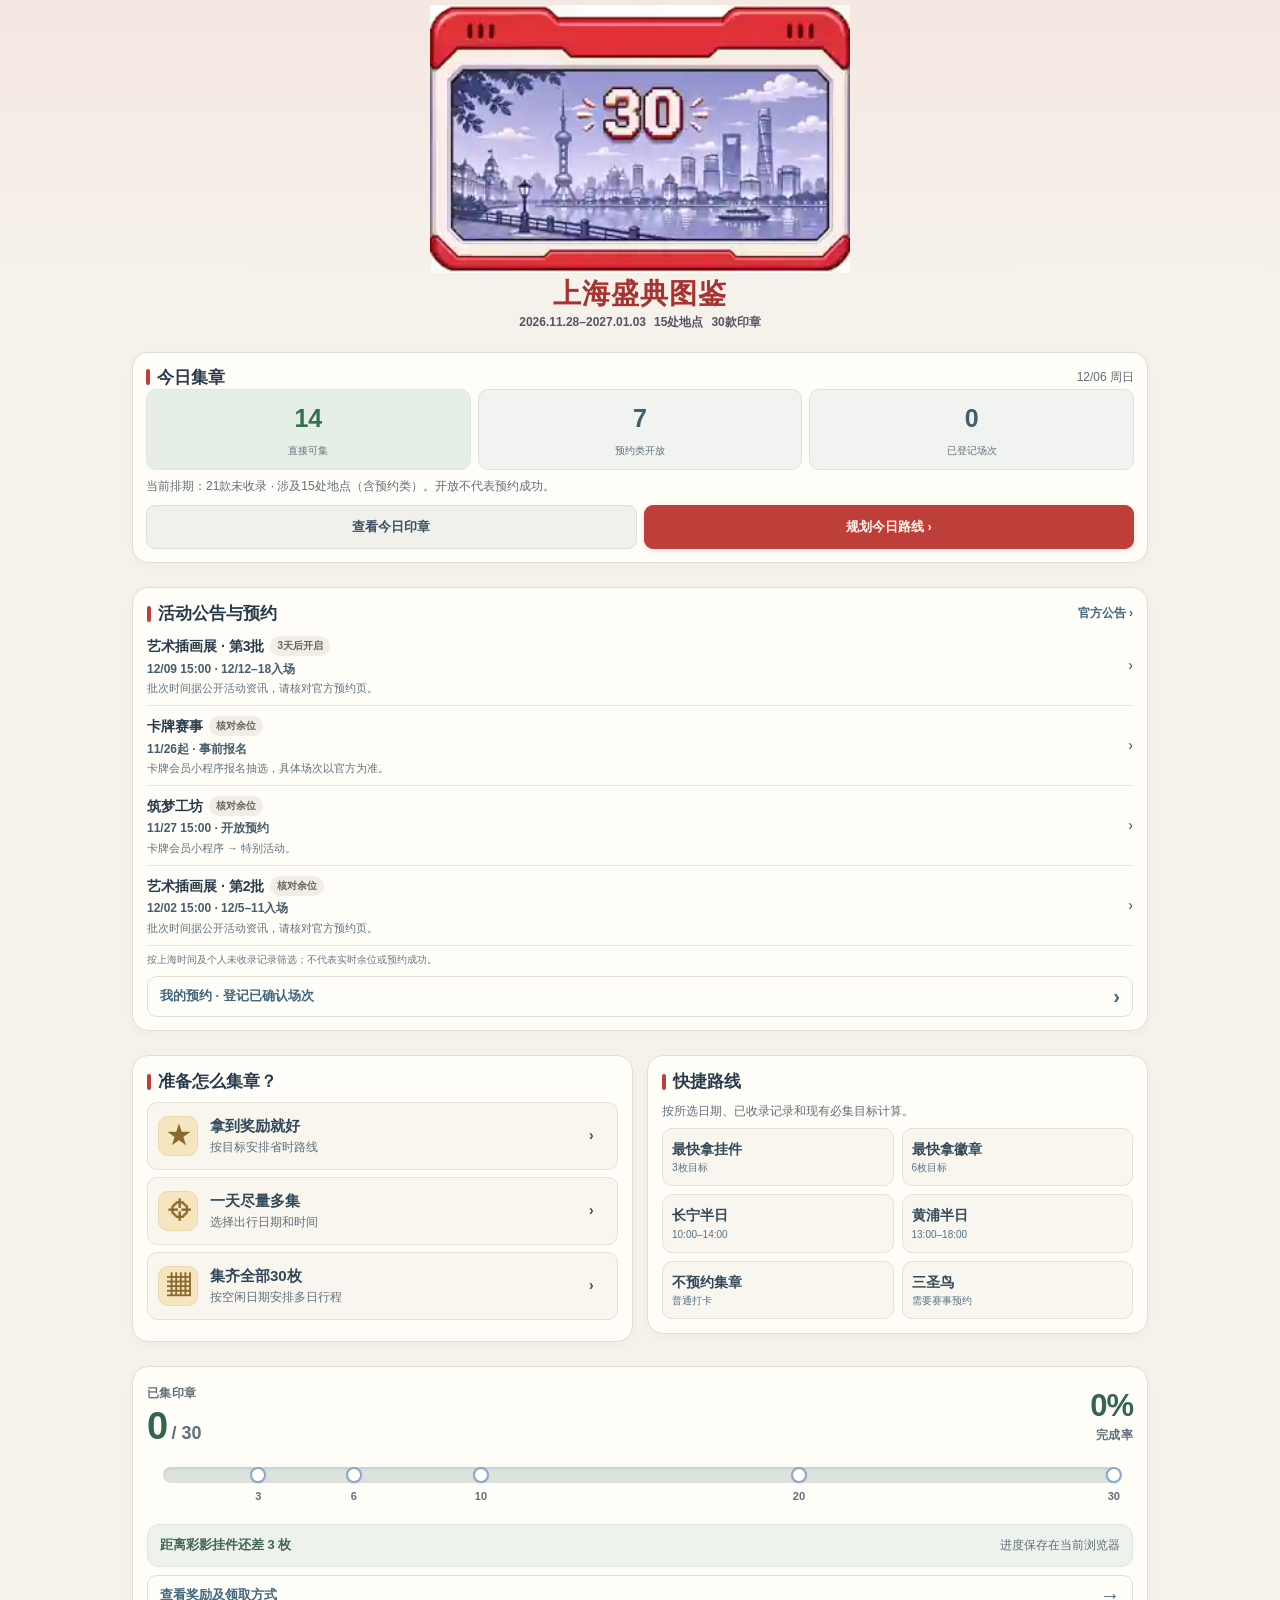
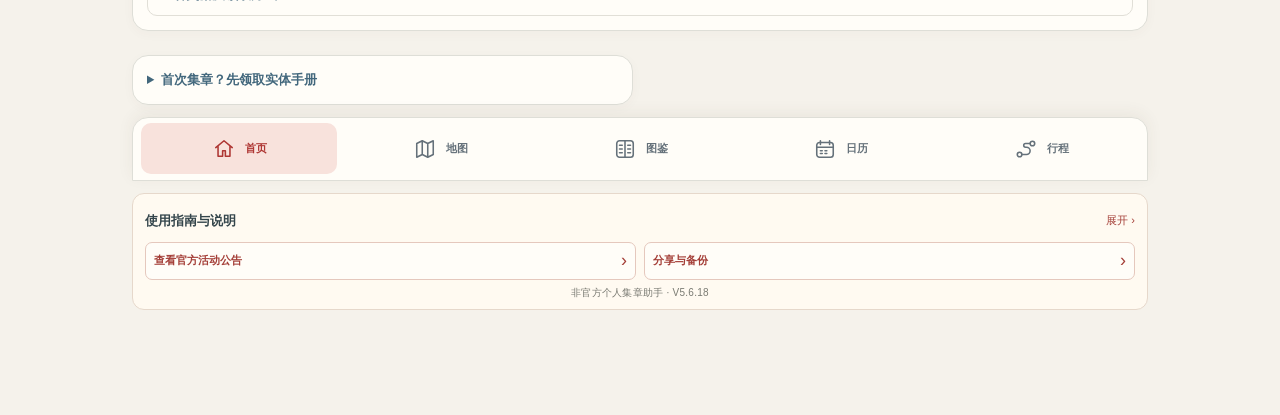
==== commit 32307bcb: "v5.6.18: conditional district pair optimization and appointment-safe comparisons" ====
--- a/silhouette/index.html
+++ b/silhouette/index.html
@@ -149,7 +149,7 @@
 
 
 
-/* V5.6.17: illustration first; two separate text lines beneath */
+/* V5.6.18: illustration first; two separate text lines beneath */
 header.pixel-header{position:relative;isolation:isolate;box-sizing:border-box;min-height:0;height:auto;margin:5px 0 0;padding:0 0 9px;border:0;border-radius:0;background:transparent;box-shadow:none;display:flex;flex-direction:column;align-items:center;text-align:center;color:#302c40}
 header.pixel-header .pixel-banner{position:static;display:block;width:100%;height:auto;max-width:360px;max-height:none;object-fit:contain;margin:0 auto;pointer-events:none}
 header.pixel-header .hero-content{position:relative;inset:auto;width:100%;max-width:100%;padding:0;margin:4px 0 0;background:none;border:0;border-radius:0}
@@ -163,7 +163,7 @@
 @media(max-width:360px){header.pixel-header .hero-facts{gap:5px}.compact-head header.pixel-header{margin:0 -9px}}
 @media(min-width:660px){body:not(.compact-head) header.pixel-header .pixel-banner{max-width:420px}body:not(.compact-head) header.pixel-header h1{font-size:28px}body:not(.compact-head) header.pixel-header .hero-facts span{font-size:12px}}
 
-/* V5.6.17: monochrome pixel sprites, no silhouette tint */
+/* V5.6.18: monochrome pixel sprites, no silhouette tint */
 .dex-art img,.is-done .dex-art img{filter:none;transform:none;image-rendering:pixelated;object-fit:contain}
 .dex-tile.pixel-dex-tile .tile-check{min-height:0;padding:8px 4px 2px;gap:0}
 .dex-tile.pixel-dex-tile .dex-id{align-self:center;margin:0;font-size:11px;line-height:1.3;letter-spacing:.4px}
@@ -174,14 +174,14 @@
 .dex-tile.pixel-dex-tile.is-done .dex-id{font-weight:800}
 @media(max-width:360px){.dex-tile.pixel-dex-tile .dex-art{height:72px}}
 
-/* V5.6.17 offline network estimates */
+/* V5.6.18 offline network estimates */
 </style></head><body class="booting"><main><header class="pixel-header"><img class="pixel-banner" src="[data-uri]" alt="30周年主题上海像素风景：外滩、东方明珠、陆家嘴和黄浦江" width="320" height="204"><div class="hero-content"><h1>上海盛典图鉴</h1><p class="hero-facts"><span>2026.11.28–2027.01.03</span><span>15处地点</span><span>30款印章</span></p></div></header><p id="startupGate" class="startup-status" role="status">正在准备图鉴并读取集章记录。如长时间未就绪，请刷新页面。</p>
 <div id="home"><section class="panel home-remind" id="homeNotices"><div class="flex"><h2>活动公告与预约</h2><a class="action" href="#" data-official="https://www.pokemon.cn/tcg/campaign/24854.html">官方公告 ›</a></div><div id="homeReminder"></div><button disabled data-boot-disabled="1" type="button" class="reward-more" data-tab="bookings">我的预约 · 登记已确认场次 <span aria-hidden="true">›</span></button></section><section class="panel" id="homeDashboard"></section><section class="panel" id="homeTodayBookings" hidden></section><section class="panel" id="homeSaved" hidden></section><section class="panel home-task"><h2>准备怎么集章？</h2><button disabled data-boot-disabled="1" class="task-card" type="button" data-task="reward"><span class="task-symbol">★</span><span><strong>拿到奖励就好</strong><small>按目标安排省时路线</small></span><span aria-hidden="true">›</span></button><button disabled data-boot-disabled="1" class="task-card" type="button" data-task="max"><span class="task-symbol">⌖</span><span><strong>一天尽量多集</strong><small>选择出行日期和时间</small></span><span aria-hidden="true">›</span></button><button disabled data-boot-disabled="1" class="task-card" type="button" data-task="all"><span class="task-symbol">▦</span><span><strong>集齐全部30枚</strong><small>按空闲日期安排多日行程</small></span><span aria-hidden="true">›</span></button></section><section class="panel home-shortcuts"><h2>快捷路线</h2><p class="muted">按所选日期、已收录记录和现有必集目标计算。</p><div id="shortcuts" class="shortcut-grid"><button disabled data-boot-disabled="1" data-preset="3">最快拿挂件<small>3枚目标</small></button><button disabled data-boot-disabled="1" data-preset="6">最快拿徽章<small>6枚目标</small></button><button disabled data-boot-disabled="1" data-preset="changning">长宁半日<small>10:00–14:00</small></button><button disabled data-boot-disabled="1" data-preset="center">黄浦半日<small>13:00–18:00</small></button><button disabled data-boot-disabled="1" data-preset="walk">不预约集章<small>普通打卡</small></button><button disabled data-boot-disabled="1" data-preset="birds">三圣鸟<small>需要赛事预约</small></button></div></section><section class="panel reward-panel" aria-label="集章进度与奖励"><div class="reward-head"><div><small>已集印章</small><div class="count" id="count">0<span> / 30</span></div></div><div class="reward-percent"><strong id="rewardPercent">0%</strong><small>完成率</small></div></div><div class="reward-track"><div class="progress" role="progressbar" aria-label="已集章数量" aria-valuemin="0" aria-valuemax="30" aria-valuenow="0" id="rewardTrack"><i id="progress" style="width:0%"></i></div><div class="milestones" id="milestones" aria-hidden="true"></div></div><div class="reward-next" aria-live="polite"><span id="nextReward">距离彩影挂件还差3枚</span><small id="saveStatus">正在读取记录</small></div><button disabled data-boot-disabled="1" class="reward-more" type="button" data-tab="rewards">查看奖励及领取方式 <span aria-hidden="true">→</span></button></section><section class="panel home-handbook"><details><summary>首次集章？先领取实体手册</summary><p>现场拍照打卡并发布带 #宝可梦30周年上海盛典 的小红书笔记。手册共20万本，每人限领一本，领完即止。</p><a href="#" data-official="https://www.pokemon.cn/tcg/campaign/24854.html">查看领取规则 ›</a></details></section></div>
 <nav class="tabs bottom-nav" aria-label="页面切换"><button disabled data-boot-disabled="1" type="button" id="tabHome" class="primary" aria-current="page" data-tab="home"><span class="tab-icon" aria-hidden="true"><svg viewBox="0 0 24 24" fill="none" stroke="currentColor" stroke-width="1.7" stroke-linecap="round" stroke-linejoin="round"><path d="M3 10.5 12 3l9 7.5M5.5 9v11h5v-6h3v6h5V9"/></svg></span>首页</button><button disabled data-boot-disabled="1" type="button" id="tabMap"  data-tab="map"><span class="tab-icon" aria-hidden="true"><svg viewBox="0 0 24 24" fill="none" stroke="currentColor" stroke-width="1.7" stroke-linecap="round" stroke-linejoin="round"><path d="M3 6 9 3l6 3 6-3v15l-6 3-6-3-6 3zM9 3v15M15 6v15"/></svg></span>地图</button><button disabled data-boot-disabled="1" type="button" id="tabList"  data-tab="list"><span class="tab-icon" aria-hidden="true"><svg viewBox="0 0 24 24" fill="none" stroke="currentColor" stroke-width="1.7" stroke-linecap="round" stroke-linejoin="round"><rect x="3" y="3" width="18" height="18" rx="3"/><path d="M12 3v18M6 8h3M15 8h3M6 12h3M15 12h3M6 16h3M15 16h3"/></svg></span>图鉴</button><button disabled data-boot-disabled="1" type="button" id="tabDates"  data-tab="dates"><span class="tab-icon" aria-hidden="true"><svg viewBox="0 0 24 24" fill="none" stroke="currentColor" stroke-width="1.7" stroke-linecap="round" stroke-linejoin="round"><rect x="3" y="5" width="18" height="16" rx="3"/><path d="M7 3v4M17 3v4M3 10h18M7 14h2M12 14h2M7 17h2M12 17h2"/></svg></span>日历</button><button disabled data-boot-disabled="1" type="button" id="tabPlan"  data-tab="plan"><span class="tab-icon" aria-hidden="true"><svg viewBox="0 0 24 24" fill="none" stroke="currentColor" stroke-width="1.7" stroke-linecap="round" stroke-linejoin="round"><circle cx="5" cy="18" r="2.5"/><circle cx="19" cy="6" r="2.5"/><path d="M7.5 18h5a4 4 0 0 0 0-8h-1a2 2 0 0 1 0-4h5"/></svg></span>行程</button></nav>
-<section id="map" class="panel hidden"><h2>集章地图</h2><p class="muted">地图数字为固定地点编号，与下方列表一致；可集数量另行显示。位置为示意，导航请以实际地址为准。</p><div class="grid"><label class="field">日期<input disabled data-boot-disabled="1" id="mapDate" type="date" min="2026-11-28" max="2027-01-03" value="2026-11-28"></label><label class="field">区域<select disabled data-boot-disabled="1" id="mapRegion"><option value="">全上海</option></select></label><label class="field">活动<select disabled data-boot-disabled="1" id="mapKind"><option value="">全部</option><option value="walk">直接打卡</option><option value="exhibition">展览</option><option value="workshop">工坊</option><option value="card">卡牌</option></select></label><label class="field">显示<select disabled data-boot-disabled="1" id="mapRemaining"><option value="yes">只看未集</option><option value="all">全部</option></select></label></div><div class="goal-box map-goal-box"><h3>集章目标</h3><div id="mapGoalMode" class="goal-mode" role="group" aria-label="目标方式"><button type="button" disabled data-boot-disabled="1" data-target-mode="total" class="primary">累计达标</button><button type="button" disabled data-boot-disabled="1" data-target-mode="new">本次新增</button></div><div id="mapGoalOptions" class="goal-options" role="group" aria-label="集章数量"><button type="button" disabled data-boot-disabled="1" data-goal="3">3枚</button><button type="button" disabled data-boot-disabled="1" data-goal="6">6枚</button><button type="button" disabled data-boot-disabled="1" data-goal="10">10枚</button><button type="button" disabled data-boot-disabled="1" data-goal="20">20枚</button><button type="button" disabled data-boot-disabled="1" data-goal="30">30枚</button><button type="button" disabled data-boot-disabled="1" data-goal="0">尽量多集</button></div><p id="mapGoalHint" class="goal-progress" aria-live="polite"></p><button type="button" disabled data-boot-disabled="1" data-map-plan="any" class="map-any-plan">不限起点 · 规划路线 ›</button></div><section class="map-hubs" aria-label="常用出发地"><h3>常用出发地 <small>点击即规划</small></h3><div class="map-hub-label">火车站</div><div class="map-hub-grid"><button type="button" disabled data-boot-disabled="1" data-map-plan="hub0" aria-label="从上海虹桥站出发规划行程">上海虹桥站</button><button type="button" disabled data-boot-disabled="1" data-map-plan="hub1" aria-label="从上海站出发规划行程">上海站</button><button type="button" disabled data-boot-disabled="1" data-map-plan="hub2" aria-label="从上海南站出发规划行程">上海南站</button></div><div class="map-hub-label">地铁站</div><div class="map-hub-grid metro"><button type="button" disabled data-boot-disabled="1" data-map-plan="hub3" aria-label="从人民广场出发规划行程">人民广场</button><button type="button" disabled data-boot-disabled="1" data-map-plan="hub4" aria-label="从静安寺出发规划行程">静安寺</button><button type="button" disabled data-boot-disabled="1" data-map-plan="hub5" aria-label="从陆家嘴出发规划行程">陆家嘴</button><button type="button" disabled data-boot-disabled="1" data-map-plan="hub6" aria-label="从徐家汇出发规划行程">徐家汇</button></div><p class="muted">按地图所选日期与区域规划，自动优化首站。</p></section><div id="exploreMap"></div><div id="exploreDetail" aria-live="polite"></div><div id="exploreList"></div></section><section id="plan" class="panel hidden"><div id="tripShelf" hidden></div><div id="savedTrip" class="saved-trip" hidden></div><div class="flex"><h2>规划集章路线</h2><button disabled data-boot-disabled="1" type="button" data-tab="bookings">我的预约 ›</button></div><div class="planner-layout"><div class="planner-settings"><div id="reminders" class="trip-reminders"></div><div class="goal-box"><label class="field" for="goal">想集到几枚？</label><div id="goalMode" class="goal-mode" role="group" aria-label="目标方式"><button type="button" disabled data-boot-disabled="1" data-target-mode="total" class="primary">累计达标</button><button type="button" disabled data-boot-disabled="1" data-target-mode="new">本次新增</button></div><div class="goal-options" id="goalOptions" role="group" aria-label="集章目标"><button disabled data-boot-disabled="1" data-goal="3">3枚<small>挂件</small></button><button disabled data-boot-disabled="1" data-goal="6">6枚<small>徽章</small></button><button disabled data-boot-disabled="1" data-goal="10">10枚<small>新星</small></button><button disabled data-boot-disabled="1" data-goal="20">20枚<small>达人</small></button><button disabled data-boot-disabled="1" data-goal="30">30枚<small>大师</small></button><button disabled data-boot-disabled="1" data-goal="0" class="primary">尽量多集<small>单日</small></button></div><input disabled data-boot-disabled="1" type="hidden" id="goal" value="0"><p class="goal-progress" id="goalHint" aria-live="polite"></p><details class="must-details"><summary>指定必集印章 <span id="mustCount"></span></summary><p class="muted">优先安排选中的印章，需预约的项目须先登记场次。</p><div id="mustGrid" class="must-grid"></div><button disabled data-boot-disabled="1" id="clearMust" type="button">清除选择</button></details><label class="field">路线偏好<select disabled data-boot-disabled="1" id="routeStyle"><option value="fast">严格最短时间</option><option value="smooth" selected>少绕路／就近连游（最多多10分钟）</option><option value="few">少跑地点（兼顾时间）</option><option value="max">多集印章</option></select></label><label class="claim-option" id="claimOption" hidden><input disabled data-boot-disabled="1" type="checkbox" id="claimLast"> 尽量在可领奖的地点结束</label></div><div id="scriptNotice" class="note" style="color:#a44f16">正在载入小工具。若长时间无响应，请刷新页面。</div><div class="date-picker-head"><strong>出行日期</strong><small>左右滑动选择</small></div><div class="availability-presets" role="group" aria-label="常用出行模式"><button type="button" data-availability="all">全天自由</button><button type="button" data-availability="weekend">周末出行</button><button type="button" data-availability="evening">下班后</button></div><div id="quickDates" class="quick-dates" aria-label="活动日期"></div><div id="timePresets" class="time-presets" aria-label="出行时段"><button disabled data-boot-disabled="1" type="button" data-time="10:00|22:00">全天</button><button disabled data-boot-disabled="1" type="button" data-time="10:00|14:00">上午</button><button disabled data-boot-disabled="1" type="button" data-time="13:00|18:00">下午</button><button disabled data-boot-disabled="1" type="button" data-time="18:00|22:00">下班后</button></div><details class="advanced-settings" id="routeDetails"><summary>出发地点、区域及精确时间 <small id="routeSettingsSummary"></small></summary><div class="grid"><label class="field">集章日期<input disabled data-boot-disabled="1" id="date" type="date" min="2026-11-28" max="2027-01-03" value="2026-11-28"></label><label class="field">路线范围<select disabled data-boot-disabled="1" id="region"><option value="">全上海</option><option value="长宁区">长宁区</option><option value="杨浦区">杨浦区</option><option value="嘉定区">嘉定区</option><option value="黄浦区">黄浦区</option><option value="普陀区">普陀区</option><option value="徐汇区">徐汇区</option><option value="浦东新区">浦东新区</option><option value="静安区">静安区</option></select></label><label class="field">开始时间<input disabled data-boot-disabled="1" id="start" type="time" value="10:00"></label><label class="field">结束时间<input disabled data-boot-disabled="1" id="end" type="time" value="22:00"></label><label class="field">手动出发地<select disabled data-boot-disabled="1" id="origin"><option value="any">不限起点（从第一站开始计时）</option><optgroup label="常用出发地（参考位置）"><option value="hub0">上海虹桥站</option><option value="hub1">上海站</option><option value="hub2">上海南站</option><option value="hub3" selected>人民广场地铁站</option><option value="hub4">静安寺地铁站</option><option value="hub5">陆家嘴地铁站</option><option value="hub6">徐家汇地铁站</option></optgroup><optgroup label="集章地点（也可作附近出发参考）"><option value="0">中山公园龙之梦 · 长宁路1018号 · 龙之梦城市生活中心</option><option value="1">五角场万达广场 · 淞沪路77号 · 五角场万达广场</option><option value="2">南翔印象城MEGA · 陈翔公路2299号 · 上海南翔印象城MEGA</option><option value="3">虹桥南丰城 · 遵义路100号 · 虹桥南丰城南区3楼L310</option><option value="4">拉法耶文化艺术中心 · 复兴中路323号 · 拉法耶文化艺术中心</option><option value="5">环球港 · 中山北路3300号 · 上海月星环球港B2100</option><option value="6">美罗城 · 肇嘉浜路1111号 · 美罗城[A]段第[二]层[2-4A、2-4B]单元</option><option value="7">上海荟聚 · 金钟路788号 · 荟聚B1C05B商铺</option><option value="8">华润时代广场 · 张杨路500号 · 华润时代广场</option><option value="9">宏伊国际广场 · 南京东路299号 · 宏伊国际广场一层S-115</option><option value="10">BFC外滩金融中心 · 中山东二路600号 · 上海BFC外滩金融中心南区1FS108</option><option value="11">静安大悦城 · 西藏北路166号 · 静安大悦城南座2F-03、2F-04室（KKV店）</option><option value="12">长宁来福士 · 长宁路1191号 · 长宁来福士西区一楼01-03铺位</option><option value="13">湖滨道 · 湖滨路150号 · L1-E05单元</option><option value="14">上海广场 · 淮海中路138号 · 地上一层110单元</option></optgroup></select></label><label class="field">路线使用的出发地<select id="originSource"><option value="manual">手动选择的出发地</option><option value="gps" id="originGpsOption" disabled>当前位置（需先授权）</option></select></label><div class="distance-panel" id="distancePanel"><h3>附近集章场馆</h3><p class="muted">两个出发地独立比较；位置仅在当前页面内存使用，不保存、不上传。</p><div class="distance-actions"><button type="button" id="locateOnce">授权定位 / 刷新</button><button type="button" id="clearGps" hidden>清除定位</button></div><p id="locationStatus" class="muted" aria-live="polite">尚未定位，手动选择不受影响。</p><label class="field">场馆筛选<select id="nearbyScope"><option value="all">全部场馆（所选区域）</option><option value="available">仅当天可安排的未收录场馆</option></select></label><details open><summary>从手动出发地 · 距离排行</summary><div id="manualDistances"></div></details><details open><summary>从当前位置 · 距离排行</summary><div id="gpsDistances"></div></details><p class="muted">按预计交通时间排序；显示直线距离作参考。预约须登记后才计入可安排数量。</p></div><label class="field">首站安排<select disabled data-boot-disabled="1" id="firstPolicy"><option value="nearest" selected>最近首站＋全程最短</option><option value="overall">不限首站（预约优先）</option><option value="fixed">指定首个集章点（单日）</option></select></label><label class="field" id="firstVenueField" hidden>指定首站<select disabled data-boot-disabled="1" id="firstVenue"><option value="">请选择首站</option><option value="0">中山公园龙之梦 · 长宁路1018号 · 龙之梦城市生活中心</option><option value="1">五角场万达广场 · 淞沪路77号 · 五角场万达广场</option><option value="2">南翔印象城MEGA · 陈翔公路2299号 · 上海南翔印象城MEGA</option><option value="3">虹桥南丰城 · 遵义路100号 · 虹桥南丰城南区3楼L310</option><option value="4">拉法耶文化艺术中心 · 复兴中路323号 · 拉法耶文化艺术中心</option><option value="5">环球港 · 中山北路3300号 · 上海月星环球港B2100</option><option value="6">美罗城 · 肇嘉浜路1111号 · 美罗城[A]段第[二]层[2-4A、2-4B]单元</option><option value="7">上海荟聚 · 金钟路788号 · 荟聚B1C05B商铺</option><option value="8">华润时代广场 · 张杨路500号 · 华润时代广场</option><option value="9">宏伊国际广场 · 南京东路299号 · 宏伊国际广场一层S-115</option><option value="10">BFC外滩金融中心 · 中山东二路600号 · 上海BFC外滩金融中心南区1FS108</option><option value="11">静安大悦城 · 西藏北路166号 · 静安大悦城南座2F-03、2F-04室（KKV店）</option><option value="12">长宁来福士 · 长宁路1191号 · 长宁来福士西区一楼01-03铺位</option><option value="13">湖滨道 · 湖滨路150号 · L1-E05单元</option><option value="14">上海广场 · 淮海中路138号 · 地上一层110单元</option></select></label><label class="field">交通方式<select disabled data-boot-disabled="1" id="mode"><option value="public" selected>公交＋地铁＋步行（离线估算）</option><option value="metro">地铁＋步行（离线估算）</option><option value="taxi">出租车（估算）</option></select></label></div></details><details class="advanced-settings"><summary>停留时间与预约设置</summary><div class="grid"><label class="field">每站打卡时间（分钟）<input disabled data-boot-disabled="1" id="dwell" type="number" min="5" max="90" value="15"></label><label class="field">用餐及排队预留（分钟）<input disabled data-boot-disabled="1" id="buffer" type="number" min="0" max="240" value="60"></label></div><label style="display:flex;align-items:center;gap:8px;margin:4px 0 12px"><input disabled data-boot-disabled="1" type="checkbox" id="useSlots" checked> 加入已预约的活动</label></details><button disabled data-boot-disabled="1" class="primary" style="width:100%" id="compute">生成推荐路线</button><details class="advanced-settings route-help"><summary>路线计算与预约说明</summary><p class="note">集章时间为10:00–22:00。工坊、卡牌赛及插画展请先预约，再到「我的预约」登记场次。<br>按所选目标及路线偏好安排未集印章，交通时间仅供参考。选择附近车站或集章点可作出发参考；不限起点时请另计前往首站的时间。默认先选预计交通最短的可行首站，再遍历剩余场馆；少绕路方案最多比严格最短路线多10分钟，优先减少跨江与路程；已计划外滩片区时，优先连续安排宏伊国际广场与BFC（不影响预约与目标）。若首站影响预约或目标，可手动切换不限首站。坐标及交通耗时仅供估算，定位由用户主动触发，距离排行实时重新计算。</p></details></div><div class="planner-results"><div class="result-heading"><h3>当日路线</h3><small>按预计到达时间排列</small></div><div class="compare-bar"><button type="button" id="compareRoutes">对比路线方案</button><small>保留同一日期与预约约束</small></div><div id="routeChoices" aria-live="polite"></div><div id="route" aria-live="polite" tabindex="-1"></div><div class="multi-box" id="multiBox"><h3>分几天集？</h3><p class="muted">沿用上面的出发地点、时间和交通设置。每一天重新从所选起点出发。</p><div class="grid"><label class="field">最晚出行日期<input disabled data-boot-disabled="1" id="lastDay" type="date" min="2026-11-28" max="2027-01-03" value="2027-01-03"></label><label class="field">哪天有空<select disabled data-boot-disabled="1" id="dayMode"><option value="all">不限</option><option value="weekend">只看周末</option><option value="weekday">只看工作日</option></select></label></div><details class="custom-days"><summary>指定我有空的日期（可选）</summary><div id="customDays" class="custom-days-grid"></div><button disabled data-boot-disabled="1" type="button" id="clearCustomDays">取消指定日期</button></details><button disabled data-boot-disabled="1" id="multiCompute" style="width:100%">推荐多日行程</button><div id="multiResult" aria-live="polite"></div></div></div></div></section>
+<section id="map" class="panel hidden"><h2>集章地图</h2><p class="muted">地图数字为固定地点编号，与下方列表一致；可集数量另行显示。位置为示意，导航请以实际地址为准。</p><div class="grid"><label class="field">日期<input disabled data-boot-disabled="1" id="mapDate" type="date" min="2026-11-28" max="2027-01-03" value="2026-11-28"></label><label class="field">区域<select disabled data-boot-disabled="1" id="mapRegion"><option value="">全上海</option></select></label><label class="field">活动<select disabled data-boot-disabled="1" id="mapKind"><option value="">全部</option><option value="walk">直接打卡</option><option value="exhibition">展览</option><option value="workshop">工坊</option><option value="card">卡牌</option></select></label><label class="field">显示<select disabled data-boot-disabled="1" id="mapRemaining"><option value="yes">只看未集</option><option value="all">全部</option></select></label></div><div class="goal-box map-goal-box"><h3>集章目标</h3><div id="mapGoalMode" class="goal-mode" role="group" aria-label="目标方式"><button type="button" disabled data-boot-disabled="1" data-target-mode="total" class="primary">累计达标</button><button type="button" disabled data-boot-disabled="1" data-target-mode="new">本次新增</button></div><div id="mapGoalOptions" class="goal-options" role="group" aria-label="集章数量"><button type="button" disabled data-boot-disabled="1" data-goal="3">3枚</button><button type="button" disabled data-boot-disabled="1" data-goal="6">6枚</button><button type="button" disabled data-boot-disabled="1" data-goal="10">10枚</button><button type="button" disabled data-boot-disabled="1" data-goal="20">20枚</button><button type="button" disabled data-boot-disabled="1" data-goal="30">30枚</button><button type="button" disabled data-boot-disabled="1" data-goal="0">尽量多集</button></div><p id="mapGoalHint" class="goal-progress" aria-live="polite"></p><button type="button" disabled data-boot-disabled="1" data-map-plan="any" class="map-any-plan">不限起点 · 规划路线 ›</button></div><section class="map-hubs" aria-label="常用出发地"><h3>常用出发地 <small>点击即规划</small></h3><div class="map-hub-label">火车站</div><div class="map-hub-grid"><button type="button" disabled data-boot-disabled="1" data-map-plan="hub0" aria-label="从上海虹桥站出发规划行程">上海虹桥站</button><button type="button" disabled data-boot-disabled="1" data-map-plan="hub1" aria-label="从上海站出发规划行程">上海站</button><button type="button" disabled data-boot-disabled="1" data-map-plan="hub2" aria-label="从上海南站出发规划行程">上海南站</button></div><div class="map-hub-label">地铁站</div><div class="map-hub-grid metro"><button type="button" disabled data-boot-disabled="1" data-map-plan="hub3" aria-label="从人民广场出发规划行程">人民广场</button><button type="button" disabled data-boot-disabled="1" data-map-plan="hub4" aria-label="从静安寺出发规划行程">静安寺</button><button type="button" disabled data-boot-disabled="1" data-map-plan="hub5" aria-label="从陆家嘴出发规划行程">陆家嘴</button><button type="button" disabled data-boot-disabled="1" data-map-plan="hub6" aria-label="从徐家汇出发规划行程">徐家汇</button></div><p class="muted">按地图所选日期与区域规划，自动优化首站。</p></section><div id="exploreMap"></div><div id="exploreDetail" aria-live="polite"></div><div id="exploreList"></div></section><section id="plan" class="panel hidden"><div id="tripShelf" hidden></div><div id="savedTrip" class="saved-trip" hidden></div><div class="flex"><h2>规划集章路线</h2><button disabled data-boot-disabled="1" type="button" data-tab="bookings">我的预约 ›</button></div><div class="planner-layout"><div class="planner-settings"><div id="reminders" class="trip-reminders"></div><div class="goal-box"><label class="field" for="goal">想集到几枚？</label><div id="goalMode" class="goal-mode" role="group" aria-label="目标方式"><button type="button" disabled data-boot-disabled="1" data-target-mode="total" class="primary">累计达标</button><button type="button" disabled data-boot-disabled="1" data-target-mode="new">本次新增</button></div><div class="goal-options" id="goalOptions" role="group" aria-label="集章目标"><button disabled data-boot-disabled="1" data-goal="3">3枚<small>挂件</small></button><button disabled data-boot-disabled="1" data-goal="6">6枚<small>徽章</small></button><button disabled data-boot-disabled="1" data-goal="10">10枚<small>新星</small></button><button disabled data-boot-disabled="1" data-goal="20">20枚<small>达人</small></button><button disabled data-boot-disabled="1" data-goal="30">30枚<small>大师</small></button><button disabled data-boot-disabled="1" data-goal="0" class="primary">尽量多集<small>单日</small></button></div><input disabled data-boot-disabled="1" type="hidden" id="goal" value="0"><p class="goal-progress" id="goalHint" aria-live="polite"></p><details class="must-details"><summary>指定必集印章 <span id="mustCount"></span></summary><p class="muted">优先安排选中的印章，需预约的项目须先登记场次。</p><div id="mustGrid" class="must-grid"></div><button disabled data-boot-disabled="1" id="clearMust" type="button">清除选择</button></details><label class="field">路线偏好<select disabled data-boot-disabled="1" id="routeStyle"><option value="fast">严格最短时间</option><option value="smooth" selected>少绕路／就近连游（最多多10分钟）</option><option value="few">少跑地点（兼顾时间）</option><option value="max">多集印章</option></select></label><label class="claim-option" id="claimOption" hidden><input disabled data-boot-disabled="1" type="checkbox" id="claimLast"> 尽量在可领奖的地点结束</label></div><div id="scriptNotice" class="note" style="color:#a44f16">正在载入小工具。若长时间无响应，请刷新页面。</div><div class="date-picker-head"><strong>出行日期</strong><small>左右滑动选择</small></div><div class="availability-presets" role="group" aria-label="常用出行模式"><button type="button" data-availability="all">全天自由</button><button type="button" data-availability="weekend">周末出行</button><button type="button" data-availability="evening">下班后</button></div><div id="quickDates" class="quick-dates" aria-label="活动日期"></div><div id="timePresets" class="time-presets" aria-label="出行时段"><button disabled data-boot-disabled="1" type="button" data-time="10:00|22:00">全天</button><button disabled data-boot-disabled="1" type="button" data-time="10:00|14:00">上午</button><button disabled data-boot-disabled="1" type="button" data-time="13:00|18:00">下午</button><button disabled data-boot-disabled="1" type="button" data-time="18:00|22:00">下班后</button></div><details class="advanced-settings" id="routeDetails"><summary>出发地点、区域及精确时间 <small id="routeSettingsSummary"></small></summary><div class="grid"><label class="field">集章日期<input disabled data-boot-disabled="1" id="date" type="date" min="2026-11-28" max="2027-01-03" value="2026-11-28"></label><label class="field">路线范围<select disabled data-boot-disabled="1" id="region"><option value="">全上海</option><option value="长宁区">长宁区</option><option value="杨浦区">杨浦区</option><option value="嘉定区">嘉定区</option><option value="黄浦区">黄浦区</option><option value="普陀区">普陀区</option><option value="徐汇区">徐汇区</option><option value="浦东新区">浦东新区</option><option value="静安区">静安区</option></select></label><label class="field">开始时间<input disabled data-boot-disabled="1" id="start" type="time" value="10:00"></label><label class="field">结束时间<input disabled data-boot-disabled="1" id="end" type="time" value="22:00"></label><label class="field">手动出发地<select disabled data-boot-disabled="1" id="origin"><option value="any">不限起点（从第一站开始计时）</option><optgroup label="常用出发地（参考位置）"><option value="hub0">上海虹桥站</option><option value="hub1">上海站</option><option value="hub2">上海南站</option><option value="hub3" selected>人民广场地铁站</option><option value="hub4">静安寺地铁站</option><option value="hub5">陆家嘴地铁站</option><option value="hub6">徐家汇地铁站</option></optgroup><optgroup label="集章地点（也可作附近出发参考）"><option value="0">中山公园龙之梦 · 长宁路1018号 · 龙之梦城市生活中心</option><option value="1">五角场万达广场 · 淞沪路77号 · 五角场万达广场</option><option value="2">南翔印象城MEGA · 陈翔公路2299号 · 上海南翔印象城MEGA</option><option value="3">虹桥南丰城 · 遵义路100号 · 虹桥南丰城南区3楼L310</option><option value="4">拉法耶文化艺术中心 · 复兴中路323号 · 拉法耶文化艺术中心</option><option value="5">环球港 · 中山北路3300号 · 上海月星环球港B2100</option><option value="6">美罗城 · 肇嘉浜路1111号 · 美罗城[A]段第[二]层[2-4A、2-4B]单元</option><option value="7">上海荟聚 · 金钟路788号 · 荟聚B1C05B商铺</option><option value="8">华润时代广场 · 张杨路500号 · 华润时代广场</option><option value="9">宏伊国际广场 · 南京东路299号 · 宏伊国际广场一层S-115</option><option value="10">BFC外滩金融中心 · 中山东二路600号 · 上海BFC外滩金融中心南区1FS108</option><option value="11">静安大悦城 · 西藏北路166号 · 静安大悦城南座2F-03、2F-04室（KKV店）</option><option value="12">长宁来福士 · 长宁路1191号 · 长宁来福士西区一楼01-03铺位</option><option value="13">湖滨道 · 湖滨路150号 · L1-E05单元</option><option value="14">上海广场 · 淮海中路138号 · 地上一层110单元</option></optgroup></select></label><label class="field">路线使用的出发地<select id="originSource"><option value="manual">手动选择的出发地</option><option value="gps" id="originGpsOption" disabled>当前位置（需先授权）</option></select></label><div class="distance-panel" id="distancePanel"><h3>附近集章场馆</h3><p class="muted">两个出发地独立比较；位置仅在当前页面内存使用，不保存、不上传。</p><div class="distance-actions"><button type="button" id="locateOnce">授权定位 / 刷新</button><button type="button" id="clearGps" hidden>清除定位</button></div><p id="locationStatus" class="muted" aria-live="polite">尚未定位，手动选择不受影响。</p><label class="field">场馆筛选<select id="nearbyScope"><option value="all">全部场馆（所选区域）</option><option value="available">仅当天可安排的未收录场馆</option></select></label><details open><summary>从手动出发地 · 距离排行</summary><div id="manualDistances"></div></details><details open><summary>从当前位置 · 距离排行</summary><div id="gpsDistances"></div></details><p class="muted">按预计交通时间排序；显示直线距离作参考。预约须登记后才计入可安排数量。</p></div><label class="field">首站安排<select disabled data-boot-disabled="1" id="firstPolicy"><option value="nearest" selected>最近首站＋全程最短</option><option value="overall">不限首站（预约优先）</option><option value="fixed">指定首个集章点（单日）</option></select></label><label class="field" id="firstVenueField" hidden>指定首站<select disabled data-boot-disabled="1" id="firstVenue"><option value="">请选择首站</option><option value="0">中山公园龙之梦 · 长宁路1018号 · 龙之梦城市生活中心</option><option value="1">五角场万达广场 · 淞沪路77号 · 五角场万达广场</option><option value="2">南翔印象城MEGA · 陈翔公路2299号 · 上海南翔印象城MEGA</option><option value="3">虹桥南丰城 · 遵义路100号 · 虹桥南丰城南区3楼L310</option><option value="4">拉法耶文化艺术中心 · 复兴中路323号 · 拉法耶文化艺术中心</option><option value="5">环球港 · 中山北路3300号 · 上海月星环球港B2100</option><option value="6">美罗城 · 肇嘉浜路1111号 · 美罗城[A]段第[二]层[2-4A、2-4B]单元</option><option value="7">上海荟聚 · 金钟路788号 · 荟聚B1C05B商铺</option><option value="8">华润时代广场 · 张杨路500号 · 华润时代广场</option><option value="9">宏伊国际广场 · 南京东路299号 · 宏伊国际广场一层S-115</option><option value="10">BFC外滩金融中心 · 中山东二路600号 · 上海BFC外滩金融中心南区1FS108</option><option value="11">静安大悦城 · 西藏北路166号 · 静安大悦城南座2F-03、2F-04室（KKV店）</option><option value="12">长宁来福士 · 长宁路1191号 · 长宁来福士西区一楼01-03铺位</option><option value="13">湖滨道 · 湖滨路150号 · L1-E05单元</option><option value="14">上海广场 · 淮海中路138号 · 地上一层110单元</option></select></label><label class="field">交通方式<select disabled data-boot-disabled="1" id="mode"><option value="public" selected>公交＋地铁＋步行（离线估算）</option><option value="metro">地铁＋步行（离线估算）</option><option value="taxi">出租车（估算）</option></select></label></div></details><details class="advanced-settings"><summary>停留时间与预约设置</summary><div class="grid"><label class="field">每站打卡时间（分钟）<input disabled data-boot-disabled="1" id="dwell" type="number" min="5" max="90" value="15"></label><label class="field">用餐及排队预留（分钟）<input disabled data-boot-disabled="1" id="buffer" type="number" min="0" max="240" value="60"></label></div><label style="display:flex;align-items:center;gap:8px;margin:4px 0 12px"><input disabled data-boot-disabled="1" type="checkbox" id="useSlots" checked> 加入已预约的活动</label></details><button disabled data-boot-disabled="1" class="primary" style="width:100%" id="compute">生成推荐路线</button><details class="advanced-settings route-help"><summary>路线计算与预约说明</summary><p class="note">集章时间为10:00–22:00。工坊、卡牌赛及插画展请先预约，再到「我的预约」登记场次。<br>按所选目标及路线偏好安排未集印章，交通时间仅供参考。选择附近车站或集章点可作出发参考；不限起点时请另计前往首站的时间。默认先选预计交通最短的可行首站，再遍历剩余场馆；少绕路方案最多比严格最短路线多10分钟，优先减少跨江与路程；优先连续安排外滩、中山公园、长宁及新天地的就近场馆组合（不影响已安排预约、必集印章与目标；不增加跨江）。若首站影响预约或目标，可手动切换不限首站。坐标及交通耗时仅供估算，定位由用户主动触发，距离排行实时重新计算。</p></details></div><div class="planner-results"><div class="result-heading"><h3>当日路线</h3><small>按预计到达时间排列</small></div><div class="compare-bar"><button type="button" id="compareRoutes">对比路线方案</button><small>保留同一日期与预约约束</small></div><div id="routeChoices" aria-live="polite"></div><div id="route" aria-live="polite" tabindex="-1"></div><div class="multi-box" id="multiBox"><h3>分几天集？</h3><p class="muted">沿用上面的出发地点、时间和交通设置。每一天重新从所选起点出发。</p><div class="grid"><label class="field">最晚出行日期<input disabled data-boot-disabled="1" id="lastDay" type="date" min="2026-11-28" max="2027-01-03" value="2027-01-03"></label><label class="field">哪天有空<select disabled data-boot-disabled="1" id="dayMode"><option value="all">不限</option><option value="weekend">只看周末</option><option value="weekday">只看工作日</option></select></label></div><details class="custom-days"><summary>指定我有空的日期（可选）</summary><div id="customDays" class="custom-days-grid"></div><button disabled data-boot-disabled="1" type="button" id="clearCustomDays">取消指定日期</button></details><button disabled data-boot-disabled="1" id="multiCompute" style="width:100%">推荐多日行程</button><div id="multiResult" aria-live="polite"></div></div></div></div></section>
 <section id="list" class="panel hidden"><h2 class="dex-page-title">收录图鉴</h2><div class="pocket-panel dex-terminal" aria-label="快速集章"><div class="pocket-heading"><div><div class="dex-eyebrow"><i></i> SHANGHAI / STAMP DEX</div><h2>我的图鉴</h2><p class="muted">点像素图看详情，＋ 收录，☆ 加入必集。</p></div><div class="dex-meter"><span class="meter-label">已收录</span><strong id="dexCount">0</strong><small>/ 30</small></div></div><div class="dex-progress"><i id="dexProgress"></i></div><div id="pocketBody"><div id="dexFilters" class="dex-filters" role="group" aria-label="图鉴筛选"><button disabled data-boot-disabled="1" type="button" data-dex-filter="all" aria-pressed="true" class="active">全部</button><button disabled data-boot-disabled="1" type="button" data-dex-filter="done" aria-pressed="false" class="">已收录</button><button disabled data-boot-disabled="1" type="button" data-dex-filter="missing" aria-pressed="false" class="">待收录</button><button disabled data-boot-disabled="1" type="button" data-dex-filter="must" aria-pressed="false" class="">必集</button><button disabled data-boot-disabled="1" type="button" data-dex-filter="today" aria-pressed="false" class="">当天开放</button><button disabled data-boot-disabled="1" type="button" data-dex-filter="booking" aria-pressed="false" class="">需预约</button></div><details class="dex-extra"><summary>搜索与日期筛选</summary><div class="dex-search"><input disabled data-boot-disabled="1" id="dexSearch" type="search" aria-label="搜索全国图鉴编号" placeholder="搜索图鉴编号"><button disabled data-boot-disabled="1" type="button" id="dexClearSearch" aria-label="清除搜索">×</button></div><div class="pocket-tools"><label class="field">活动类型<select disabled data-boot-disabled="1" id="pocketKind"><option value="">全部</option><option value="walk">打卡</option><option value="exhibition">展览</option><option value="workshop">工坊</option><option value="card">卡牌</option></select></label><label class="pocket-check" hidden><input disabled data-boot-disabled="1" id="pocketRemaining" type="checkbox"> 只看未集</label><label class="field">查看日期<input disabled data-boot-disabled="1" id="dexDate" type="date" min="2026-11-28" max="2027-01-03" value="2026-11-28"></label></div></details><div id="dexResults" class="dex-results" aria-live="polite"></div><div id="pocketGrid" class="pocket-grid"></div><div class="collection-actions dex-actions"><button type="button" data-open-series>收藏挑战 <span id="dexSeriesCount">0/21</span></button><button type="button" data-open-poster>收藏海报 ↗</button></div><details class="dex-series" id="seriesPanel"><summary>收藏挑战 · 三圣鸟 / 御三家等 <span id="seriesCount"></span></summary><p>收录指定伙伴，解锁收藏挑战。仅为个人记录，非官方奖励。</p><div id="seriesTabs" class="series-tabs"></div><div id="seriesGrid"></div></details><div id="pocketSummary" class="pocket-summary"></div><button disabled data-boot-disabled="1" type="button" id="dexShare" class="dex-share" hidden>查看我的收录战报</button></div></div><details class="venue-directory"><summary>按地点查看完整集章清单</summary><div class="grid"><label class="field">搜索地点或印章<input disabled data-boot-disabled="1" id="query" type="search" placeholder="长宁、龙之梦、皮卡丘"></label><label class="field">活动类型<select disabled data-boot-disabled="1" id="listKind"><option value="">全部</option><option value="walk">普通打卡</option><option value="exhibition">艺术展</option><option value="workshop">筑梦工坊</option><option value="card">卡牌活动</option></select></label><label class="field">查看范围<select disabled data-boot-disabled="1" id="listDate"><option value="all">全部活动日期</option><option value="selected">只看所选日期</option></select></label></div><label style="display:flex;align-items:center;gap:7px;margin-bottom:9px"><input disabled data-boot-disabled="1" id="remaining" type="checkbox"> 只看未完成</label><p class="note">三家指定星巴克为同款印章，任选一家即可。集到后勾选对应印章。已预约的活动可填写开始时间及预计耗时（含排队）。</p><div id="venues"></div></details></section>
 <section id="dates" class="panel hidden"><h2>日期总览</h2><details class="key-dates"><summary>重要活动节点</summary><div id="keyDates"></div></details><p class="muted">查看每天还有哪些印章可集。普通打卡与预约活动分开统计，重复印章只计一次。点击日期即可规划当天路线。</p><div class="grid"><label class="field">活动类型<select disabled data-boot-disabled="1" id="calendarKind"><option value="">全部</option><option value="walk">普通打卡</option><option value="exhibition">艺术展</option><option value="workshop">筑梦工坊</option><option value="card">卡牌活动</option></select></label><label class="field">日期范围<select disabled data-boot-disabled="1" id="calendarDays"><option value="all">全部日期</option><option value="weekend">周末</option><option value="weekday">工作日</option></select></label></div><div class="calendar-legend"><span class="k-walk">打卡</span><span class="k-exhibition">展览</span><span class="k-workshop">工坊</span><span class="k-card">卡牌</span></div><div class="calendar-switch" role="group" aria-label="日历视图"><button disabled data-boot-disabled="1" id="dailyView" class="primary" type="button" aria-pressed="true">每日数量</button><button disabled data-boot-disabled="1" id="timelineView" type="button" aria-pressed="false">活动排期</button></div><div id="dateChart"></div><div id="scheduleView" hidden></div></section>
-<section id="bookings" class="panel hidden"><h2>我的预约</h2><p class="muted">先完成官方预约或报名，再登记实际场次。登记后才能加入路线。</p><div class="official-links"><a href="#" data-official="https://www.pokemon.cn/tcg/campaign/24810.html"><strong>艺术插画展</strong><small>分批预约入场 ›</small></a><a href="#" data-official="https://www.pokemon.cn/tcg/event/24869.html"><strong>卡牌赛事</strong><small>11月26日起报名 ›</small></a><a href="#" data-official="https://www.pokemon.cn/tcg/campaign/24816.html"><strong>筑梦工坊</strong><small>11月27日 15:00 起预约 ›</small></a></div><p class="note">登记不等于官方预约成功。卡牌赛事需核对具体场次、参与资格及现场规则；三圣鸟是个人收藏组合，不保证所有印章均可取得。</p><div id="bookingList"></div></section><section class="panel hidden" id="rewards" aria-label="全部奖励及领取方法"><div class="flex"><h2>集章奖励</h2><button disabled data-boot-disabled="1" type="button" data-tab="home">返回首页</button></div><p class="muted">奖励进度按已集印章数量计算。</p><div id="achievements"></div><div id="claimRecords"></div><div class="claim-guide"><h3>奖励领取说明</h3><p><b>领取方式</b>：集齐对应数量后，凭集章手册到以下任一集章处，经工作人员核验后领取。</p><ol><li>宝可梦卡牌艺术插画展（需提前预约入场）</li><li>上海的宝可梦官方卡牌道馆</li><li>宝可梦官方慢闪店</li></ol><p><b>实物奖励：</b>每人每款限领一份，先到先得，赠完即止。<br><b>称号奖励：</b>「宝可梦卡牌会员」小程序内的集章称号。</p><small>网页记录不能代替集章手册。奖励库存及领取方式以现场为准。</small></div></section><section class="panel utility-panel" id="utilities" hidden><h2>分享与备份</h2><div class="flex"><button disabled data-boot-disabled="1" id="share">查看我的集章进度</button><button disabled data-boot-disabled="1" id="backup">查看备份文本</button><button disabled data-boot-disabled="1" id="restore">从备份文本恢复</button></div><p id="msg" class="status" aria-live="polite"></p><details><summary>清空本机进度</summary><button disabled data-boot-disabled="1" id="reset" style="margin-top:8px">清空集章及预约</button></details></section><div id="dexOverlay" class="dex-overlay" hidden><div id="pocketDetail" role="dialog" aria-modal="true" aria-label="印章详情"></div></div><div id="shareOverlay" class="dex-overlay" hidden><div class="share-sheet poster-sheet" role="dialog" aria-modal="true" aria-label="收藏海报"><div class="poster-header"><span id="posterStatus" role="status">正在生成图片…</span><button disabled data-boot-disabled="1" type="button" id="closeShare" class="sheet-close" aria-label="关闭图片">×</button></div><div class="poster-preview" id="posterPreview"><img id="posterImage" alt="我的上海盛典收藏海报" hidden draggable="false"><div id="posterLoading" class="poster-loading">正在生成图片…</div></div><div class="poster-footer"><a id="posterDownload" download="shanghai-collection.png" hidden>保存图片</a><button type="button" id="posterRetry" hidden>重试</button><p id="posterHint">长按图片，保存到相册</p></div></div></div><div id="collectToast" role="status" aria-live="polite" class="collect-toast" hidden></div><div id="nativeSheet" class="dex-overlay" hidden><div class="share-sheet" role="dialog" aria-modal="true" aria-label="文本详情"><button disabled data-boot-disabled="1" id="nativeClose" type="button" class="sheet-close">关闭 ×</button><h2 id="nativeTitle"></h2><p id="nativeHint" class="muted"></p><textarea disabled data-boot-disabled="1" id="nativeText" rows="8" style="width:100%;font-size:16px;box-sizing:border-box"></textarea><button disabled data-boot-disabled="1" type="button" class="primary" id="nativeImport" hidden>确认恢复</button></div></div><footer class="footer guide-footer compact-guide" aria-label="使用指南与说明"><details id="guideDisclosure" class="guide-disclosure"><summary><span>使用指南与说明</span><small>展开 ›</small></summary><div class="guide-sections"><details><summary><span class="guide-num">01</span><span>如何规划集章路线</span></summary><div class="guide-copy"><p>在地图选车站或场馆，或在行程页手动选择、授权定位；按日期、预约、必集目标和路线偏好规划。地铁站间运行与换乘参考公开轨道数据，场馆接驳步行按距离折算。公交线路及实时班次尚未接入，请以现场导航为准。</p></div></details><details><summary><span class="guide-num">02</span><span>预约与活动安排</span></summary><div class="guide-copy"><p>请先通过官方渠道完成预约，再登记场次。卡牌赛事11月26日起报名，筑梦工坊11月27日15:00起预约，插画展分批预约；以官方公告为准。</p></div></details><details><summary><span class="guide-num">03</span><span>图鉴、成就与官方奖励</span></summary><div class="guide-copy"><p>30款印章按物种计数，星巴克同款只计一次。21组成就卡为个人设计；官方3枚、6枚实物奖励及10、20、30枚称号须按活动规则核验，实物限量。</p></div></details><details><summary><span class="guide-num">04</span><span>定位、隐私与进度保存</span></summary><div class="guide-copy"><p>定位仅主动授权时获取，坐标只在页面内存估算距离，不保存、不上传；拒绝仍可手选。网页版进度保存在当前浏览器，清理数据、隐私模式或更换设备可能丢失；建议定期文本备份。不收集账号或手机号。</p></div></details><details><summary><span class="guide-num">05</span><span>信息来源与版权</span></summary><div class="guide-copy"><p>非官方个人工具，数据整理自活动明细表和奖励海报，以官方公告为准。像素图参考 Pokémon Showdown 的公开 Gen 5 素材并灰阶处理，角色及素材权利归原权利人，发布前须确认授权。</p></div></details></div></details><div class="guide-actions"><a href="#" data-official="https://www.pokemon.cn/tcg/campaign/24854.html">查看官方活动公告 <span aria-hidden="true">›</span></a><button disabled data-boot-disabled="1" type="button" id="utilityToggle" class="footer-link">分享与备份 <span aria-hidden="true">›</span></button></div><p class="guide-signoff">非官方个人集章助手 · V5.6.17</p></footer></main>
+<section id="bookings" class="panel hidden"><h2>我的预约</h2><p class="muted">先完成官方预约或报名，再登记实际场次。登记后才能加入路线。</p><div class="official-links"><a href="#" data-official="https://www.pokemon.cn/tcg/campaign/24810.html"><strong>艺术插画展</strong><small>分批预约入场 ›</small></a><a href="#" data-official="https://www.pokemon.cn/tcg/event/24869.html"><strong>卡牌赛事</strong><small>11月26日起报名 ›</small></a><a href="#" data-official="https://www.pokemon.cn/tcg/campaign/24816.html"><strong>筑梦工坊</strong><small>11月27日 15:00 起预约 ›</small></a></div><p class="note">登记不等于官方预约成功。卡牌赛事需核对具体场次、参与资格及现场规则；三圣鸟是个人收藏组合，不保证所有印章均可取得。</p><div id="bookingList"></div></section><section class="panel hidden" id="rewards" aria-label="全部奖励及领取方法"><div class="flex"><h2>集章奖励</h2><button disabled data-boot-disabled="1" type="button" data-tab="home">返回首页</button></div><p class="muted">奖励进度按已集印章数量计算。</p><div id="achievements"></div><div id="claimRecords"></div><div class="claim-guide"><h3>奖励领取说明</h3><p><b>领取方式</b>：集齐对应数量后，凭集章手册到以下任一集章处，经工作人员核验后领取。</p><ol><li>宝可梦卡牌艺术插画展（需提前预约入场）</li><li>上海的宝可梦官方卡牌道馆</li><li>宝可梦官方慢闪店</li></ol><p><b>实物奖励：</b>每人每款限领一份，先到先得，赠完即止。<br><b>称号奖励：</b>「宝可梦卡牌会员」小程序内的集章称号。</p><small>网页记录不能代替集章手册。奖励库存及领取方式以现场为准。</small></div></section><section class="panel utility-panel" id="utilities" hidden><h2>分享与备份</h2><div class="flex"><button disabled data-boot-disabled="1" id="share">查看我的集章进度</button><button disabled data-boot-disabled="1" id="backup">查看备份文本</button><button disabled data-boot-disabled="1" id="restore">从备份文本恢复</button></div><p id="msg" class="status" aria-live="polite"></p><details><summary>清空本机进度</summary><button disabled data-boot-disabled="1" id="reset" style="margin-top:8px">清空集章及预约</button></details></section><div id="dexOverlay" class="dex-overlay" hidden><div id="pocketDetail" role="dialog" aria-modal="true" aria-label="印章详情"></div></div><div id="shareOverlay" class="dex-overlay" hidden><div class="share-sheet poster-sheet" role="dialog" aria-modal="true" aria-label="收藏海报"><div class="poster-header"><span id="posterStatus" role="status">正在生成图片…</span><button disabled data-boot-disabled="1" type="button" id="closeShare" class="sheet-close" aria-label="关闭图片">×</button></div><div class="poster-preview" id="posterPreview"><img id="posterImage" alt="我的上海盛典收藏海报" hidden draggable="false"><div id="posterLoading" class="poster-loading">正在生成图片…</div></div><div class="poster-footer"><a id="posterDownload" download="shanghai-collection.png" hidden>保存图片</a><button type="button" id="posterRetry" hidden>重试</button><p id="posterHint">长按图片，保存到相册</p></div></div></div><div id="collectToast" role="status" aria-live="polite" class="collect-toast" hidden></div><div id="nativeSheet" class="dex-overlay" hidden><div class="share-sheet" role="dialog" aria-modal="true" aria-label="文本详情"><button disabled data-boot-disabled="1" id="nativeClose" type="button" class="sheet-close">关闭 ×</button><h2 id="nativeTitle"></h2><p id="nativeHint" class="muted"></p><textarea disabled data-boot-disabled="1" id="nativeText" rows="8" style="width:100%;font-size:16px;box-sizing:border-box"></textarea><button disabled data-boot-disabled="1" type="button" class="primary" id="nativeImport" hidden>确认恢复</button></div></div><footer class="footer guide-footer compact-guide" aria-label="使用指南与说明"><details id="guideDisclosure" class="guide-disclosure"><summary><span>使用指南与说明</span><small>展开 ›</small></summary><div class="guide-sections"><details><summary><span class="guide-num">01</span><span>如何规划集章路线</span></summary><div class="guide-copy"><p>在地图选车站或场馆，或在行程页手动选择、授权定位；按日期、预约、必集目标和路线偏好规划。地铁站间运行与换乘参考公开轨道数据，场馆接驳步行按距离折算。公交线路及实时班次尚未接入，请以现场导航为准。</p></div></details><details><summary><span class="guide-num">02</span><span>预约与活动安排</span></summary><div class="guide-copy"><p>请先通过官方渠道完成预约，再登记场次。卡牌赛事11月26日起报名，筑梦工坊11月27日15:00起预约，插画展分批预约；以官方公告为准。</p></div></details><details><summary><span class="guide-num">03</span><span>图鉴、成就与官方奖励</span></summary><div class="guide-copy"><p>30款印章按物种计数，星巴克同款只计一次。21组成就卡为个人设计；官方3枚、6枚实物奖励及10、20、30枚称号须按活动规则核验，实物限量。</p></div></details><details><summary><span class="guide-num">04</span><span>定位、隐私与进度保存</span></summary><div class="guide-copy"><p>定位仅主动授权时获取，坐标只在页面内存估算距离，不保存、不上传；拒绝仍可手选。网页版进度保存在当前浏览器，清理数据、隐私模式或更换设备可能丢失；建议定期文本备份。不收集账号或手机号。</p></div></details><details><summary><span class="guide-num">05</span><span>信息来源与版权</span></summary><div class="guide-copy"><p>非官方个人工具，数据整理自活动明细表和奖励海报，以官方公告为准。像素图参考 Pokémon Showdown 的公开 Gen 5 素材并灰阶处理，角色及素材权利归原权利人，发布前须确认授权。</p></div></details></div></details><div class="guide-actions"><a href="#" data-official="https://www.pokemon.cn/tcg/campaign/24854.html">查看官方活动公告 <span aria-hidden="true">›</span></a><button disabled data-boot-disabled="1" type="button" id="utilityToggle" class="footer-link">分享与备份 <span aria-hidden="true">›</span></button></div><p class="guide-signoff">非官方个人集章助手 · V5.6.18</p></footer></main>
 <script>(() => {
   var __defProp = Object.defineProperty;
   var __defProps = Object.defineProperties;
@@ -477,7 +477,7 @@
       const h=Math.sin(dlat/2)**2+Math.cos(a.lat*rad)*Math.cos(b.lat*rad)*Math.sin(dlon/2)**2;
       return 6371*2*Math.asin(Math.sqrt(Math.max(0,Math.min(1,h))));
     }
-    // V5.6.17 — Shanghai rail network: https://github.com/Naptie/openmetro/tree/main/data/cn-shanghai (2026-09).
+    // V5.6.18 — Shanghai rail network: https://github.com/Naptie/openmetro/tree/main/data/cn-shanghai (2026-09).
     // Station coordinates converted GCJ-02 -> WGS84. Missing track distances and street walking are estimates.
     const RAIL_STATIONS=[["爱国路",31.281915,121.548378],["爱辉路",31.34598,121.444717],["鞍山新村",31.275257,121.505269],["安亭",31.290367,121.157427],["白银路",31.347333,121.240914],["宝安公路",31.371348,121.426266],["宝山路",31.25345,121.471767],["宝杨路",31.397198,121.475041],["北蔡",31.182302,121.547747],["北桥",31.047044,121.405419],["北新泾",31.218258,121.369373],["北洋泾路",31.241289,121.548039],["北中路",31.18495,121.557107],["博兴路",31.265702,121.582476],["漕宝路",31.170224,121.428515],["漕河泾开发区",31.172509,121.393125],["曹路",31.273375,121.678846],["漕溪路",31.178628,121.43379],["曹杨路",31.241135,121.413052],["漕盈路",31.162341,121.09228],["世纪大道",31.230768,121.522863],["世纪公园",31.211575,121.546633],["长风公园",31.227093,121.391672],["昌平路",31.23561,121.437999],["长清路",31.176447,121.483289],["长寿路",31.242711,121.433646],["常熟路",31.215406,121.444538],["昌邑路",31.246053,121.535794],["场中路",31.305486,121.408801],["陈春路",31.177281,121.55394],["成山路",31.172757,121.491764],["陈翔公路",31.308425,121.302294],["赤峰路",31.283178,121.477915],["中华艺术宫",31.187249,121.48916],["川沙",31.188831,121.693882],["春申路",31.100161,121.381189],["大柏树",31.291363,121.478704],["大场镇",31.295068,121.411502],["大渡河路",31.233589,121.389783],["大华三路",31.275868,121.418301],["大连路",31.25997,121.508686],["大木桥路",31.195978,121.458712],["丹阳路",31.2559,121.526821],["打浦桥",31.208237,121.46413],["大世界",31.229337,121.474662],["德平路",31.247563,121.55999],["淀山湖大道",31.136356,121.07754],["定边路",31.258253,121.357787],["滴水湖",30.909609,121.925497],["迪士尼",31.143433,121.663692],["东安路",31.192723,121.45031],["东宝兴路",31.26182,121.475683],["东城一路",31.032595,121.527776],["东川路",31.020149,121.415272],["洞泾",31.086579,121.22605],["东靖路",31.292856,121.584522],["东兰路",31.157702,121.387279],["东陆路",31.2847,121.5749],["东明路",31.174711,121.506465],["昌吉东路",31.295565,121.195902],["华东理工大学",31.146145,121.424359],["航头东",31.057207,121.613304],["华夏东路",31.198691,121.676675],["惠南东",31.028598,121.789486],["康桥东",31.149047,121.610698],["南京东路",31.240057,121.480126],["三林东",31.148574,121.518641],["武威东路",31.277466,121.387444],["殷高东路",31.323755,121.502366],["周浦东",31.1123,121.602704],["芳甸路",31.234004,121.554172],["芳华路",31.195271,121.545838],["芳芯路",31.193338,121.554973],["繁荣路",31.104799,121.566324],["封浜",31.26946,121.292535],["奉浦大道",30.944087,121.444404],["枫桥路",31.24368,121.40675],["奉贤新城",30.916085,121.491856],["丰翔路",31.310034,121.37623],["丰庄",31.244432,121.350548],["复旦大学",31.298324,121.495074],["富锦路",31.39404,121.420004],["抚顺路",31.285693,121.511398],["复兴岛",31.282922,121.557059],["港城路",31.35536,121.570781],["高桥",31.354741,121.558713],["高青路",31.161994,121.511403],["共富新村",31.356883,121.42942],["共康路",31.320769,121.442447],["广兰路",31.213253,121.616867],["光明路",31.298025,121.112566],["顾村公园",31.346406,121.368375],["顾戴路",31.142772,121.387212],["桂林公园",31.168854,121.415005],["桂林路",31.176655,121.413421],["桂桥路",31.25159,121.630865],["古浪路",31.286325,121.387566],["国帆路",31.341548,121.508759],["国权路",31.291285,121.505608],["顾唐路",31.268204,121.652209],["海伦路",31.261261,121.484207],["海天三路",31.170535,121.792558],["航津路",31.337528,121.589761],["航头",31.039608,121.591895],["航中路",31.167333,121.350749],["汉中路",31.243771,121.454117],["合川路",31.168418,121.380138],["衡山路",31.206409,121.441816],["鹤沙航城",31.080076,121.60705],["鹤涛路",31.074138,121.581762],["红宝石路",31.200714,121.393725],["虹漕路",31.1659,121.405908],["虹口足球场",31.273318,121.47463],["虹梅路",31.162221,121.392607],["虹桥1号航站楼",31.19328,121.342798],["虹桥2号航站楼",31.196014,121.319921],["虹桥火车站",31.195991,121.314441],["虹桥路",31.199378,121.416171],["虹莘路",31.139347,121.375722],["后滩",31.173876,121.469223],["花木路",31.213389,121.558507],["环城东路",30.933236,121.458661],["黄兴公园",31.297463,121.529048],["黄兴路",31.280881,121.524051],["黄杨路",31.236195,121.586807],["华宁路",31.009424,121.390626],["华鹏路",31.178385,121.522219],["花桥",31.3006,121.099784],["汇金路",31.163139,121.147099],["惠南",31.055936,121.757319],["汇臻路",31.027432,121.520216],["呼兰路",31.341514,121.433075],["国际客运中心",31.25215,121.493702],["嘉定新城",31.332043,121.24986],["剑川路",31.028428,121.411951],["江川路",31.007389,121.418849],["江宁路",31.246142,121.440216],["江浦公园",31.26663,121.519332],["江浦路",31.276986,121.513994],["江苏路",31.222262,121.426006],["江湾体育场",31.306306,121.508908],["江湾镇",31.307495,121.480557],["江月路",31.086359,121.504199],["交通大学",31.204078,121.430625],["嘉善路",31.20473,121.456131],["嘉怡路",31.261084,121.341122],["基隆路",31.353461,121.586194],["静安寺",31.225103,121.441924],["景洪路",31.111744,121.439706],["景西路",31.101631,121.414124],["金海湖",30.930954,121.488057],["金海路",31.265301,121.634402],["金吉路",31.266476,121.624525],["锦江乐园",31.144096,121.409465],["金京路",31.281999,121.61127],["金科路",31.206427,121.59779],["金平路",31.013234,121.405554],["金桥",31.263036,121.607132],["金桥路",31.259265,121.577599],["锦秋路",31.321994,121.377121],["金沙江路",31.233981,121.40855],["锦绣路",31.189732,121.535736],["金粤路",31.244273,121.624802],["金运路",31.242933,121.314794],["九亭",31.13925,121.314917],["巨峰路",31.28286,121.584152],["康恒路",31.156417,121.549435],["康桥",31.136462,121.563075],["康文路",31.337114,121.414671],["康新公路",31.132686,121.613003],["蓝村路",31.213767,121.52328],["岚皋路",31.258026,121.417291],["蓝天路",31.243212,121.573773],["老西门",31.220976,121.479289],["乐秀路",31.267308,121.309598],["联航路",31.075685,121.506198],["莲花路",31.132785,121.398267],["莲溪路",31.171313,121.562178],["临港大道",30.925885,121.90677],["凌空路",31.19491,121.719732],["凌兆新村",31.143319,121.485186],["临平路",31.262867,121.496248],["临洮路",31.264974,121.326318],["临沂新村",31.195274,121.512311],["刘行",31.359409,121.357759],["李子园",31.270843,121.385321],["龙柏新村",31.178769,121.365864],["龙漕路",31.171353,121.439774],["隆昌路",31.277324,121.540393],["隆德路",31.232349,121.418932],["龙华",31.174581,121.448368],["龙溪路",31.196266,121.375403],["龙阳路",31.205746,121.553376],["龙耀路",31.16165,121.45513],["娄山关路",31.213002,121.399408],["鲁班路",31.201169,121.470618],["芦恒路",31.121126,121.493816],["陆家浜路",31.213761,121.48162],["陆家嘴",31.240266,121.497689],["罗南新村",31.390652,121.352859],["罗山路",31.155497,121.588953],["罗秀路",31.133454,121.431185],["马当路",31.211469,121.472731],["马陆",31.32165,121.272459],["美兰湖",31.403719,121.345298],["创新中路",31.215993,121.669429],["淮海中路",31.221967,121.459798],["华夏中路",31.177979,121.578899],["嘉松中路",31.166136,121.21948],["龙华中路",31.186291,121.452483],["杨高中路",31.229651,121.544381],["延吉中路",31.290624,121.530611],["闵行开发区",31.002613,121.365113],["民雷路",31.270443,121.663847],["闵瑞路",31.050146,121.525998],["民生路",31.237976,121.539228],["南陈路",31.323538,121.393761],["南大路",31.301083,121.375705],["南浦大桥",31.210518,121.495278],["南翔",31.298868,121.318614],["国家会展中心",31.190373,121.294735],["嫩江路",31.316867,121.527612],["宁国路",31.270656,121.528016],["嘉定北",31.393505,121.232906],["江杨北路",31.409651,121.435181],["梅岭北路",31.245132,121.392347],["四川北路",31.253983,121.479703],["外高桥保税区北",31.349951,121.582706],["西藏北路",31.265355,121.464262],["杨高北路",31.282272,121.598755],["中山北路",31.260772,121.454622],["东方绿舟",31.100591,121.015106],["东方体育中心",31.155351,121.475794],["潘广路",31.366013,121.35124],["蟠龙路",31.188359,121.274207],["蟠祥路·国家会计学院",31.183414,121.281696],["彭浦新村",31.308445,121.44403],["人民广场",31.234619,121.470575],["平凉路",31.261109,121.522346],["浦电路",31.22225,121.525009],["浦东1号2号航站楼",31.153056,121.801291],["浦东大道",31.242366,121.514923],["浦东足球场",31.243837,121.611226],["浦航路",31.043188,121.526268],["浦江镇",31.098682,121.501859],["浦三路",31.153017,121.5347],["祁安路",31.293376,121.380168],["七宝",31.157219,121.344647],["祁华路",31.324207,121.368896],["祁连山路",31.273486,121.371403],["青浦新城",31.16081,121.121068],["七莘路",31.133556,121.357863],["曲阜路",31.244225,121.466998],["曲阳路",31.278482,121.486655],["三林",31.145307,121.507399],["三鲁公路",31.058285,121.523054],["三门路",31.315209,121.503916],["商城路",31.232311,121.511886],["上大路",31.316768,121.404027],["上海汽车城",31.287316,121.176222],["上海儿童医学中心",31.205364,121.519121],["上海赛车场",31.333864,121.22165],["上海马戏城",31.281753,121.447421],["上海体育馆",31.184691,121.432801],["上海国际旅游度假区",31.158321,121.675439],["上海图书馆",31.209836,121.439751],["自然博物馆",31.238349,121.457794],["上海火车站",31.251515,121.453354],["上海科技馆",31.220955,121.540144],["上海松江站",30.986963,121.22647],["上海南站",31.156462,121.42541],["上海体育场",31.187491,121.438917],["上海游泳馆",31.181008,121.436809],["上海大学",31.32239,121.384233],["上海财经大学",31.309633,121.491865],["上海西站",31.264514,121.396272],["上海动物园",31.192129,121.363524],["上南路",31.150884,121.50203],["沈杜公路",31.063557,121.507883],["申江路",31.282398,121.622648],["沈梅路",31.093378,121.576383],["佘山",31.106172,121.225261],["世博大道",31.18477,121.479814],["市光路",31.324784,121.527591],["石龙路",31.159848,121.438595],["双柏路",31.085129,121.417117],["双江路",31.35567,121.535104],["水产路",31.383214,121.483745],["水城路",31.201336,121.387615],["曙建路",31.092534,121.413261],["书院",30.961553,121.846348],["泗泾",31.12035,121.255829],["四平路",31.27687,121.497042],["一大会址·黄陂南路",31.225828,121.468364],["一大会址·新天地",31.218307,121.47065],["淞滨路",31.372856,121.488333],["淞发路",31.347095,121.495934],["淞虹路",31.220108,121.354936],["松江体育中心",31.018132,121.226129],["松江大学城",31.05609,121.228158],["松江新城",31.032413,121.226321],["宋园路",31.198391,121.407432],["长江南路",31.333999,121.486995],["虹梅南路",31.105753,121.428437],["灵岩南路",31.150696,121.490838],["浦东南路",31.235375,121.511022],["浦东南路",31.239925,121.506276],["祁连山南路",31.239487,121.362659],["三林南",31.128057,121.482369],["陕西南路",31.217048,121.454161],["外高桥保税区南",31.323742,121.597754],["西藏南路",31.203954,121.485073],["杨高南路",31.189711,121.520183],["台儿庄路",31.255016,121.593253],["塘桥",31.211832,121.514312],["唐镇",31.216261,121.652018],["桃浦新村",31.283475,121.345038],["天潼路",31.245762,121.47781],["铁力路",31.409953,121.456549],["提篮桥",31.255533,121.502376],["铜川路",31.25256,121.392385],["通河新村",31.33295,121.436918],["同济大学",31.284087,121.501928],["通南路",31.339579,121.475109],["外环路",31.122793,121.388383],["望园路",30.934061,121.4791],["威宁路",31.21672,121.382644],["文井路",31.005568,121.37616],["汶水路",31.294405,121.445644],["长江西路",31.347658,121.47072],["高科西路",31.187817,121.505437],["高桥西",31.353582,121.544988],["华夏西路",31.151966,121.510151],["嘉定西",31.379059,121.223405],["金沙江西路",31.243069,121.330606],["南京西路",31.231749,121.455393],["延安西路",31.211462,121.412415],["殷高西路",31.321928,121.480347],["友谊西路",31.383082,121.4233],["野生动物园",31.052487,121.6949],["世博会博物馆",31.199538,121.477083],["武定路",31.229158,121.431529],["五角场",31.300063,121.510232],["五莲路",31.274204,121.583653],["武宁路",31.236191,121.425867],["武威路",31.278495,121.360063],["吴中路",31.186202,121.409259],["五洲大道",31.304736,121.584998],["下南路",31.181439,121.535885],["向城路",31.224387,121.527747],["翔殷路",31.307068,121.527633],["小南门",31.218872,121.493946],["萧塘",30.967894,121.437261],["下沙",31.056686,121.584794],["西岑",31.072747,120.95993],["西渡",30.991329,121.427828],["歇浦路",31.252865,121.547228],["新场",31.047817,121.644755],["新村路",31.26568,121.41802],["行知路",31.286312,121.41712],["星中路",31.160008,121.364291],["新江湾城",31.330481,121.50252],["新闸路",31.240284,121.463596],["莘庄",31.113057,121.380743],["秀沿路",31.140375,121.594195],["学林路",31.185697,121.610164],["徐家汇",31.197384,121.431978],["徐泾北城",31.177563,121.237245],["徐盈路",31.180148,121.249555],["延长路",31.273543,121.450736],["杨树浦路",31.253981,121.512823],["杨思",31.163073,121.488978],["姚虹路",31.193403,121.401757],["耀华路",31.180526,121.490143],["伊犁路",31.200729,121.39925],["银都路",31.091258,121.385631],["殷高路",31.323658,121.491089],["迎春路",31.223151,121.546721],["宜山路",31.188581,121.422557],["永德路",31.041112,121.438603],["邮电新村",31.270402,121.489776],["友谊路",31.405887,121.471378],["远东大道",31.201414,121.750927],["元江路",31.064751,121.427281],["源深路",31.243409,121.526677],["源深体育中心",31.235108,121.530316],["云锦路",31.168412,121.453943],["云山路",31.25314,121.566919],["云顺路",31.239262,121.596134],["云台路",31.184241,121.495997],["御桥",31.160347,121.566687],["豫园",31.229973,121.482934],["张华浜",31.359966,121.494208],["张江高科",31.204082,121.583283],["张江路",31.191336,121.624972],["兆丰路",31.290904,121.145735],["肇嘉浜路",31.201326,121.445613],["赵巷",31.163239,121.187793],["真北路",31.234082,121.377311],["真光路",31.255113,121.379521],["镇坪路",31.248208,121.42514],["真如",31.252592,121.402566],["真新新村",31.257414,121.367324],["中春路",31.151728,121.330055],["中科路",31.181088,121.598268],["中宁路",31.246888,121.40989],["中山公园",31.21979,121.411125],["中潭路",31.256417,121.436378],["中兴路",31.255135,121.464472],["洲海路",31.314393,121.585181],["周浦",31.116363,121.563384],["颛桥",31.068933,121.397231],["朱家角",31.102563,121.044466],["朱梅路",31.126273,121.433187],["紫藤路",31.171573,121.360225],["紫竹高新区",31.025178,121.446639],["醉白池",31.003259,121.224944]];
     const RAIL_NODES=[[0,"12"],[1,"18"],[2,"8"],[3,"11"],[4,"11"],[5,"1"],[6,"3"],[6,"4"],[7,"3"],[8,"13"],[9,"5"],[10,"2"],[11,"6"],[12,"18"],[13,"6"],[14,"1"],[14,"12"],[15,"9"],[16,"9"],[17,"3"],[18,"11"],[18,"14"],[18,"3"],[18,"4"],[19,"17"],[20,"2"],[20,"4"],[20,"6"],[20,"9"],[21,"2"],[22,"15"],[23,"7"],[24,"13"],[24,"7"],[25,"13"],[25,"7"],[26,"1"],[26,"7"],[27,"14"],[27,"18"],[28,"7"],[29,"13"],[30,"13"],[30,"8"],[31,"11"],[32,"3"],[33,"8"],[34,"2"],[35,"5"],[36,"3"],[37,"7"],[38,"13"],[38,"15"],[39,"7"],[40,"12"],[40,"4"],[41,"12"],[41,"4"],[42,"18"],[43,"9"],[44,"14"],[44,"8"],[45,"6"],[46,"17"],[47,"14"],[48,"16"],[49,"11"],[50,"4"],[50,"7"],[51,"3"],[52,"41"],[53,"5"],[54,"9"],[55,"6"],[56,"12"],[57,"12"],[58,"13"],[58,"6"],[59,"11"],[60,"15"],[61,"16"],[62,"2"],[63,"16"],[64,"51"],[65,"10"],[65,"2"],[66,"11"],[67,"15"],[68,"10"],[69,"16"],[70,"9"],[71,"7"],[72,"18"],[73,"18"],[74,"14"],[75,"5"],[76,"11"],[77,"5"],[78,"15"],[79,"13"],[80,"18"],[81,"1"],[82,"18"],[83,"12"],[84,"10"],[84,"6"],[85,"10"],[86,"6"],[87,"1"],[88,"1"],[89,"2"],[90,"11"],[91,"15"],[91,"7"],[92,"12"],[93,"12"],[93,"15"],[94,"15"],[94,"9"],[95,"14"],[96,"15"],[97,"10"],[98,"10"],[98,"18"],[99,"9"],[100,"10"],[100,"4"],[101,"2"],[102,"6"],[103,"18"],[104,"10"],[105,"1"],[105,"12"],[105,"13"],[106,"9"],[107,"1"],[108,"16"],[109,"18"],[110,"15"],[111,"12"],[112,"3"],[112,"8"],[113,"12"],[114,"10"],[115,"10"],[115,"2"],[115,"51"],[116,"10"],[116,"17"],[116,"2"],[117,"10"],[117,"3"],[117,"4"],[118,"12"],[119,"7"],[120,"7"],[121,"5"],[122,"8"],[123,"8"],[124,"14"],[125,"5"],[126,"13"],[127,"11"],[128,"17"],[129,"16"],[130,"41"],[131,"1"],[131,"18"],[132,"12"],[133,"11"],[134,"5"],[135,"5"],[136,"13"],[137,"12"],[137,"18"],[138,"18"],[138,"8"],[139,"11"],[139,"2"],[140,"10"],[141,"3"],[142,"8"],[143,"10"],[143,"11"],[144,"12"],[144,"9"],[145,"14"],[146,"10"],[147,"14"],[147,"2"],[147,"7"],[148,"15"],[148,"51"],[149,"15"],[150,"5"],[151,"12"],[151,"9"],[152,"9"],[153,"1"],[154,"12"],[155,"2"],[156,"5"],[157,"9"],[158,"6"],[159,"15"],[160,"13"],[160,"3"],[160,"4"],[161,"7"],[162,"14"],[163,"13"],[164,"9"],[165,"12"],[165,"6"],[166,"11"],[167,"18"],[168,"18"],[169,"11"],[170,"4"],[170,"6"],[171,"7"],[172,"14"],[172,"9"],[173,"10"],[173,"8"],[174,"14"],[175,"8"],[176,"1"],[177,"13"],[177,"18"],[178,"16"],[179,"2"],[180,"8"],[181,"4"],[182,"14"],[183,"6"],[184,"7"],[185,"11"],[186,"10"],[187,"12"],[187,"3"],[188,"12"],[189,"11"],[189,"13"],[190,"11"],[190,"12"],[191,"10"],[192,"16"],[192,"18"],[192,"2"],[192,"7"],[193,"11"],[194,"15"],[194,"2"],[195,"4"],[196,"8"],[197,"8"],[197,"9"],[198,"14"],[198,"2"],[199,"7"],[200,"11"],[200,"16"],[201,"15"],[202,"13"],[202,"9"],[203,"11"],[204,"7"],[205,"2"],[206,"13"],[207,"13"],[207,"16"],[208,"17"],[209,"12"],[209,"7"],[210,"18"],[210,"9"],[211,"8"],[212,"5"],[213,"9"],[214,"41"],[215,"18"],[215,"6"],[216,"7"],[217,"15"],[218,"4"],[219,"11"],[220,"17"],[220,"2"],[221,"8"],[222,"12"],[223,"11"],[224,"3"],[225,"15"],[226,"10"],[227,"6"],[228,"8"],[229,"12"],[230,"1"],[231,"17"],[232,"11"],[232,"6"],[232,"8"],[233,"7"],[234,"17"],[235,"2"],[236,"1"],[237,"1"],[237,"2"],[237,"8"],[238,"18"],[239,"6"],[240,"2"],[240,"51"],[241,"14"],[241,"4"],[242,"14"],[243,"41"],[244,"8"],[245,"11"],[246,"15"],[247,"9"],[248,"7"],[249,"11"],[250,"17"],[251,"12"],[252,"12"],[252,"8"],[253,"8"],[254,"11"],[255,"41"],[256,"10"],[257,"9"],[258,"7"],[259,"11"],[260,"6"],[261,"11"],[262,"1"],[263,"1"],[263,"4"],[264,"51"],[265,"10"],[266,"13"],[267,"1"],[267,"3"],[267,"4"],[268,"2"],[269,"9"],[270,"1"],[270,"15"],[270,"3"],[271,"4"],[272,"11"],[273,"7"],[274,"18"],[275,"11"],[275,"15"],[276,"10"],[277,"6"],[278,"41"],[278,"8"],[279,"12"],[280,"18"],[281,"9"],[282,"13"],[283,"8"],[284,"3"],[285,"15"],[286,"10"],[287,"3"],[288,"10"],[289,"15"],[290,"16"],[291,"9"],[292,"10"],[292,"8"],[293,"1"],[293,"14"],[294,"10"],[294,"13"],[295,"3"],[296,"3"],[297,"2"],[298,"9"],[299,"9"],[300,"9"],[301,"10"],[302,"18"],[302,"3"],[303,"15"],[304,"6"],[306,"14"],[305,"2"],[307,"13"],[308,"51"],[309,"1"],[309,"10"],[309,"12"],[310,"6"],[311,"4"],[311,"8"],[312,"7"],[313,"9"],[314,"4"],[315,"2"],[316,"11"],[317,"10"],[317,"12"],[318,"3"],[319,"12"],[320,"14"],[320,"15"],[321,"1"],[322,"10"],[323,"18"],[324,"1"],[325,"5"],[326,"2"],[327,"5"],[328,"1"],[329,"18"],[330,"6"],[330,"7"],[331,"10"],[332,"6"],[333,"11"],[334,"13"],[335,"12"],[335,"13"],[335,"2"],[336,"3"],[336,"4"],[337,"3"],[338,"1"],[339,"16"],[340,"13"],[341,"14"],[342,"10"],[343,"6"],[344,"13"],[344,"14"],[345,"11"],[346,"15"],[347,"6"],[348,"13"],[349,"4"],[350,"8"],[351,"9"],[352,"5"],[353,"18"],[354,"17"],[355,"5"],[356,"14"],[357,"16"],[358,"7"],[359,"7"],[360,"9"],[361,"10"],[362,"1"],[363,"1"],[363,"5"],[364,"11"],[365,"13"],[366,"1"],[366,"11"],[366,"9"],[367,"17"],[368,"17"],[369,"1"],[370,"4"],[371,"8"],[372,"15"],[373,"7"],[373,"8"],[374,"10"],[375,"5"],[376,"18"],[377,"18"],[378,"3"],[378,"4"],[378,"9"],[379,"15"],[380,"10"],[381,"3"],[382,"2"],[383,"15"],[384,"14"],[385,"6"],[386,"11"],[387,"14"],[387,"6"],[388,"14"],[389,"7"],[390,"11"],[390,"18"],[391,"10"],[391,"14"],[392,"3"],[393,"2"],[394,"13"],[395,"11"],[396,"7"],[396,"9"],[397,"17"],[398,"13"],[399,"14"],[400,"3"],[400,"4"],[400,"7"],[401,"11"],[401,"14"],[402,"14"],[403,"51"],[403,"9"],[404,"13"],[405,"14"],[406,"2"],[406,"3"],[406,"4"],[407,"3"],[407,"4"],[408,"8"],[409,"6"],[410,"18"],[411,"5"],[412,"17"],[413,"15"],[414,"10"],[415,"15"],[416,"9"]];
@@ -495,7 +495,7 @@
       if(p.lat<riverLine[0][0])return p.lon>riverLine[0][1];if(p.lat>=riverLine[riverLine.length-1][0])return p.lon>riverLine[riverLine.length-1][1];
       for(let i=1;i<riverLine.length;i++){const a=riverLine[i-1],b=riverLine[i];if(p.lat<=b[0])return p.lon>a[1]+(b[1]-a[1])*(p.lat-a[0])/(b[0]-a[0]);}return false;
     }
-    // V5.6.17: directed bus/rail graph. Bus stop positions are approximate WGS84 junction anchors,
+    // V5.6.18: directed bus/rail graph. Bus stop positions are approximate WGS84 junction anchors,
     // NOT surveyed stop coordinates. Published stop order and service window; omitted stops counted by ordinal gaps.
     // Sources: https://lucabus.com/shanghai/line/55/ ; https://lucabus.com/shanghai/line/65/
     // https://www.modiauto.com.cn/cx/bus_77391.html ; https://www.modiauto.com.cn/cx/bus_44274.html
@@ -684,12 +684,18 @@
         return n;
       };
       const owned=opts.excluded||new Set(state.done),bookedMask=use?distinctStamps().filter(it=>!owned.has(it.id)&&inDate(it,d)&&slot(it,d)).reduce((m,it)=>m|idBit[it.id],0):0;
-      // Community walking district: Hongyi + BFC; optional bounded candidate.
-      const pairedIds=[9,10],pairMask=idBit["s10-1"]|idBit["s11-1"],pairAvailable=pairedIds.every(id=>venues.some(v=>v.id===id)&&available[id].some(it=>it.kind==="walk"&&(idBit[it.id]&pairMask))),pairTrial=!!opts.pairTrial&&pairAvailable;
-      const hasPair=mask=>(mask&pairMask)===pairMask;
-      const adjacentPair=q=>q.steps.some((s,i)=>i>0&&pairedIds.includes(s.v.id)&&pairedIds.includes(q.steps[i-1].v.id)&&s.v.id!==q.steps[i-1].v.id);
-      const pendingPair=mask=>pairTrial&&(mask&pairMask)!==0&&!hasPair(mask);
-      const pairNext=(mask,id)=>!pendingPair(mask)||(id===9&&!(mask&idBit["s10-1"]))||(id===10&&!(mask&idBit["s11-1"]));
+      // Connected districts, conditional on date, collected stamps and registered appointments.
+      // [venueA, venueB, preference weight, max bidirectional connection minutes].
+      // 0/12 share a mall-to-station pedestrian bridge; 0/5 and 5/12 are adjacent rail stops.
+      // 4/13 and 4/14 only become eligible with an actual exhibition appointment.
+      const districtPairs=[[0,12,4,12],[9,10,3,35],[0,5,2,22],[5,12,1,22],[0,3,2,25],[3,12,2,22],[4,13,3,20],[4,14,2,24]];
+      const activePairs=districtPairs.filter(([a,b,w,max])=>[a,b].every(id=>venues.some(v=>v.id===id))&&Math.max(transfer(V[a],V[b],mode),transfer(V[b],V[a],mode))<=max);
+      const pairedIds=opts.pairIds||[9,10],pairTrial=!!opts.pairTrial&&activePairs.some(([a,b])=>pairedIds.includes(a)&&pairedIds.includes(b)),pairBits=(1<<pairedIds[0])|(1<<pairedIds[1]);
+      const hasPair=visited=>(visited&pairBits)===pairBits;
+      const adjacentPair=(q,a,b)=>q.steps.some((s,i)=>i>0&&((s.v.id===a&&q.steps[i-1].v.id===b)||(s.v.id===b&&q.steps[i-1].v.id===a)));
+      const pendingPair=visited=>pairTrial&&(visited&pairBits)!==0&&!hasPair(visited);
+      const pairNext=(visited,id)=>!pendingPair(visited)||((pairBits&(1<<id))!==0&&(visited&(1<<id))===0);
+      const districtScore=q=>activePairs.reduce((n,[a,b,w])=>n+(adjacentPair(q,a,b)?w:0),0);
       const firstCost=q=>q.steps.length?q.steps[0].tr:0; const distance=q=>q.meters??0; const smooth=opts.smoothWeight||0; const smoothCost=q=>q.t+smooth*(distance(q)/1000+5*(q.crossings||0));
       const rank = (a, b) => {
         let bd=bitCount(b.mask&bookedMask)-bitCount(a.mask&bookedMask);if(bd)return bd;
@@ -719,13 +725,13 @@
         for(let depth=0;depth<bitCount(venues.reduce((m,v)=>m|available[v.id].reduce((x,it)=>x|idBit[it.id],0),0));depth++){
           const next=new Map();
           for(const p of frontier)for(const v of venues){
-            if(depth===0&&seed!==null&&v.id!==seed||!pairNext(p.mask,v.id)||!available[v.id].some(it=>!(p.mask&idBit[it.id])))continue;
+            if(depth===0&&seed!==null&&v.id!==seed||!pairNext(p.visited,v.id)||!available[v.id].some(it=>!(p.mask&idBit[it.id])))continue;
             const tr=depth===0?startTr[v.id]:trMatrix[p.last.id][v.id];
             for(const op of visitOptions(v,p.t+tr,p.mask,available[v.id],d,limit,dwell,idBit)){
               const n={last:v,mask:op.mask,visited:p.visited|1<<v.id,t:op.end,count:p.count+op.gain,steps:[...p.steps,{v,tr,...op}],travel:p.travel+tr,meters:(p.meters||0)+(depth===0?startDm[v.id]:dmatrix[p.last.id][v.id]),crossings:(p.crossings||0)+(depth===0?startCross[v.id]:cmatrix[p.last.id][v.id])};
-              const key=n.last.id+"|"+n.mask,old=next.get(key)||[];const dominates=(a,b)=>a.t<=b.t&&a.travel<=b.travel&&a.meters<=b.meters&&a.crossings<=b.crossings;
+              const key=n.last.id+"|"+n.mask+(pairTrial?"|"+(n.visited&pairBits):""),old=next.get(key)||[];const dominates=(a,b)=>a.t<=b.t&&a.travel<=b.travel&&a.meters<=b.meters&&a.crossings<=b.crossings;
               if(!old.some(x=>dominates(x,n)))next.set(key,[...old.filter(x=>!dominates(n,x)),n]);
-              if((!pairTrial||hasPair(n.mask))&&((pairTrial&&!hasPair(winner.mask))||rank(n,winner)<0))winner=n;
+              if((!pairTrial||hasPair(n.visited))&&((pairTrial&&!hasPair(winner.visited))||rank(n,winner)<0))winner=n;
             }
           }
           if(!next.size)break;
@@ -737,8 +743,8 @@
       function exactWalk(){
         const n=venues.length,N=1<<n,full=N-1,masks=venues.map(v=>available[v.id].reduce((m,it)=>m|idBit[it.id],0));
         if(!n)return best;
-        const union=new Int32Array(N),counts=new Uint8Array(N),sizes=new Uint8Array(N);
-        for(let m=1;m<N;m++){const b=m&-m,i=31-Math.clz32(b),rest=m^b;union[m]=union[rest]|masks[i];counts[m]=bitCount(union[m]);sizes[m]=sizes[rest]+1;}
+        const union=new Int32Array(N),counts=new Uint8Array(N),sizes=new Uint8Array(N),globalVisited=new Int32Array(N);
+        for(let m=1;m<N;m++){const b=m&-m,i=31-Math.clz32(b),rest=m^b;union[m]=union[rest]|masks[i];globalVisited[m]=globalVisited[rest]|(1<<venues[i].id);counts[m]=bitCount(union[m]);sizes[m]=sizes[rest]+1;}
         const costs=new Int32Array(N*n),prev=new Int8Array(N*n),first=new Int8Array(N*n);costs.fill(-1);prev.fill(-1);first.fill(-1);const distances=new Int32Array(N*n),crossings=new Uint8Array(N*n);
         let win=null;
         const compare=(a,b)=>{
@@ -759,8 +765,8 @@
             const t=st+tr+dwellTotal;if(t>limit)continue;
             const v=venues[i],f=first[k],fc=startTr[venues[f].id];
             const a={m,i,mask:union[m],count,len,t,travel:tr,meters:distances[k],crossings:crossings[k],firstCost:fc,claim:v.id<=3||v.id>=5&&v.id<=10};
-            if((!pairTrial||hasPair(a.mask))&&compare(a,win)<0)win=a;
-            for(let rest=full^m;rest;rest&=rest-1){const b=rest&-rest,j=31-Math.clz32(b);if(!pairNext(union[m],venues[j].id)||!(masks[j]&~union[m]))continue;const nm=m|b,nt=tr+trMatrix[v.id][venues[j].id],nk=nm*n+j;
+            if((!pairTrial||hasPair(globalVisited[m]))&&compare(a,win)<0)win=a;
+            for(let rest=full^m;rest;rest&=rest-1){const b=rest&-rest,j=31-Math.clz32(b);if(!pairNext(globalVisited[m],venues[j].id)||!(masks[j]&~union[m]))continue;const nm=m|b,nt=tr+trMatrix[v.id][venues[j].id],nk=nm*n+j;
               if(st+nt+sizes[nm]*dwell+5*(counts[nm]-sizes[nm])>limit)continue;
               const nd=distances[k]+dmatrix[v.id][venues[j].id],nc=crossings[k]+cmatrix[v.id][venues[j].id],score=nt+smooth*(nd/1000+5*nc),oldScore=costs[nk]+smooth*(distances[nk]/1000+5*crossings[nk]);if(costs[nk]<0||score<oldScore||score===oldScore&&(nt<costs[nk]||nt===costs[nk]&&nd<distances[nk])){costs[nk]=nt;distances[nk]=nd;crossings[nk]=nc;prev[nk]=i;first[nk]=f;}
             }
@@ -785,11 +791,16 @@
         }
       }
       if(requestedStyle==="smooth"&&!opts.smoothWeight&&!opts.pairTrial){
-        const baseline=best,valid=q=>q&&q.count>=Math.min(baseline.count,needed)&&bitCount(q.mask&mustMask)>=bitCount(baseline.mask&mustMask)&&bitCount(q.mask&bookedMask)>=bitCount(baseline.mask&bookedMask)&&q.t<=baseline.t+10;
+        const baseline=best,valid=q=>q&&q.count>=Math.min(baseline.count,needed)&&(q.mask&baseline.mask&mustMask)===(baseline.mask&mustMask)&&(q.mask&baseline.mask&bookedMask)===(baseline.mask&bookedMask)&&q.t<=baseline.t+10;
         for(const weight of [0.7,1.4,2.5]){const q=plan({...opts,style:"smooth",smoothWeight:weight}).best;if(valid(q)&&(q.crossings||0)*5000+distance(q)<(best.crossings||0)*5000+distance(best))best=q;}
-        if(pairAvailable&&!adjacentPair(best)&&((baseline.mask|best.mask)&pairMask)){
-          const q=plan({...opts,style:"fast",pairTrial:true}).best;
-          if(valid(q)&&adjacentPair(q)&&(q.crossings||0)<=(baseline.crossings||0))best=q;
+        // Strong geographic pair candidates are explicitly evaluated; the group is never a hard requirement.
+        // Strict baseline is preserved in its own route style; no duplicate Starbucks stamp or added river crossing.
+        for(const [a,b,w] of activePairs){
+          if(adjacentPair(best,a,b)||!((baseline.visited|best.visited)&((1<<a)|(1<<b))))continue;
+          const q=plan({...opts,style:"fast",pairTrial:true,pairIds:[a,b]}).best;
+          if(!valid(q)||!adjacentPair(q,a,b)||(q.crossings||0)>(baseline.crossings||0))continue;
+          const gain=districtScore(q)-districtScore(best);
+          if(gain>0&&distance(q)<=distance(baseline)+2500||gain===0&&distance(q)<distance(best)&&q.t<=best.t)best=q;
         }
       }
       return { best, d, st, finish, buffer, limit, mode, origin, firstId, candidates: venues.length, target: goal };
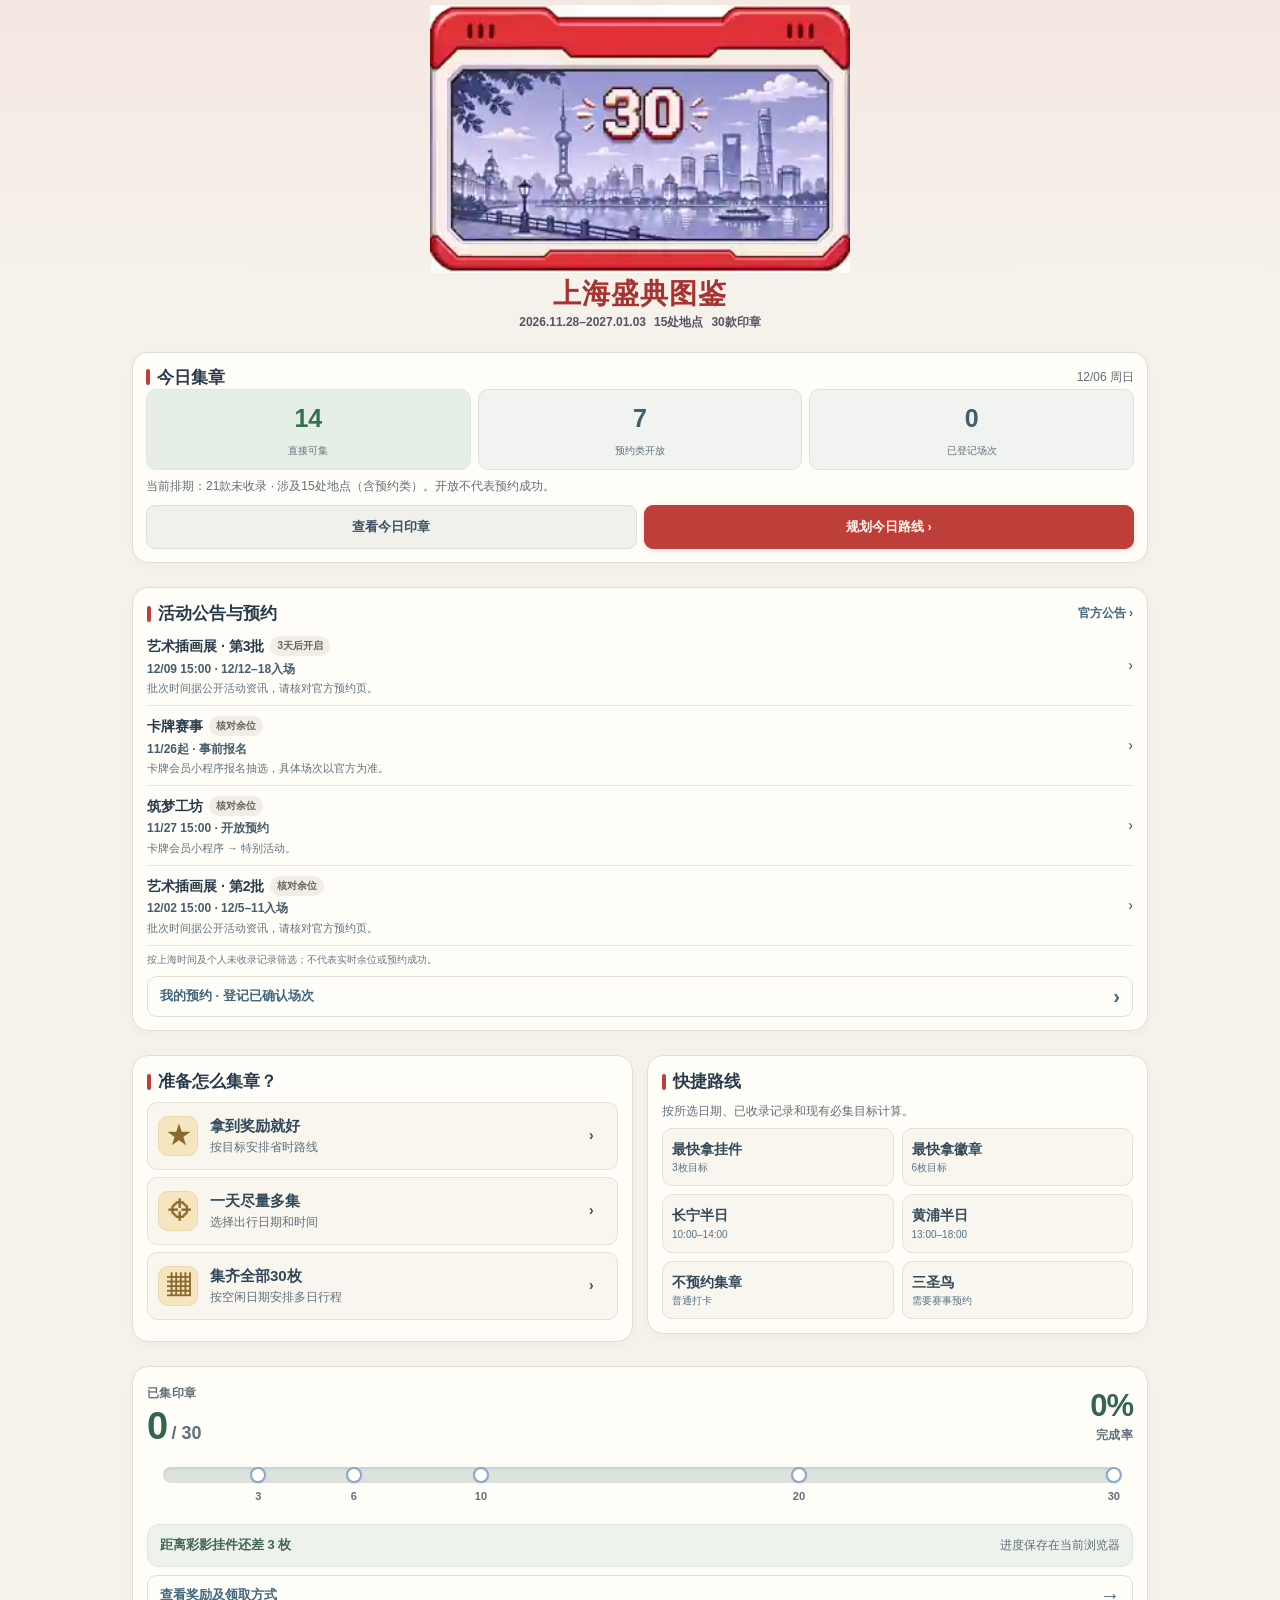
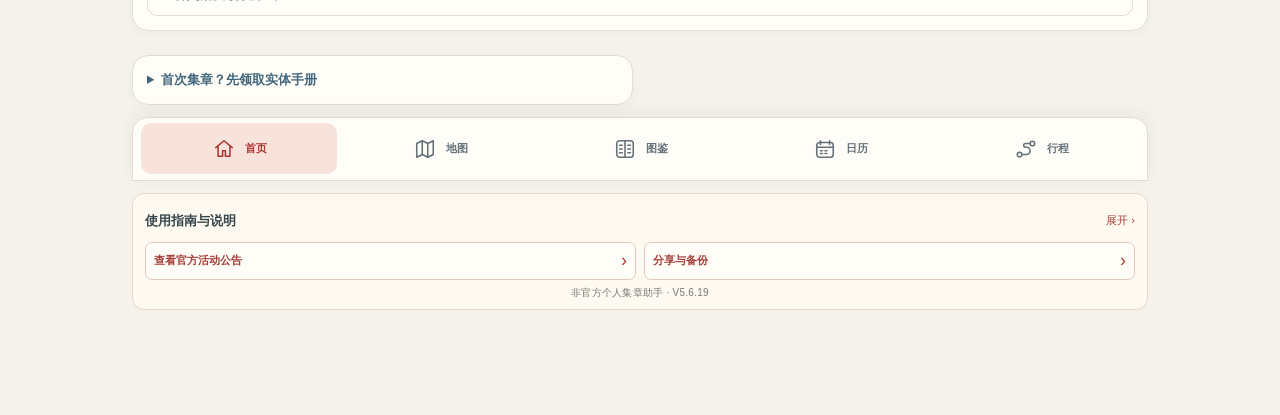
==== commit 770bc774: "v5.6.19: show district recommendations, selected clusters and time tradeoffs in planner" ====
--- a/silhouette/index.html
+++ b/silhouette/index.html
@@ -149,7 +149,7 @@
 
 
 
-/* V5.6.18: illustration first; two separate text lines beneath */
+/* V5.6.19: illustration first; two separate text lines beneath */
 header.pixel-header{position:relative;isolation:isolate;box-sizing:border-box;min-height:0;height:auto;margin:5px 0 0;padding:0 0 9px;border:0;border-radius:0;background:transparent;box-shadow:none;display:flex;flex-direction:column;align-items:center;text-align:center;color:#302c40}
 header.pixel-header .pixel-banner{position:static;display:block;width:100%;height:auto;max-width:360px;max-height:none;object-fit:contain;margin:0 auto;pointer-events:none}
 header.pixel-header .hero-content{position:relative;inset:auto;width:100%;max-width:100%;padding:0;margin:4px 0 0;background:none;border:0;border-radius:0}
@@ -163,7 +163,7 @@
 @media(max-width:360px){header.pixel-header .hero-facts{gap:5px}.compact-head header.pixel-header{margin:0 -9px}}
 @media(min-width:660px){body:not(.compact-head) header.pixel-header .pixel-banner{max-width:420px}body:not(.compact-head) header.pixel-header h1{font-size:28px}body:not(.compact-head) header.pixel-header .hero-facts span{font-size:12px}}
 
-/* V5.6.18: monochrome pixel sprites, no silhouette tint */
+/* V5.6.19: monochrome pixel sprites, no silhouette tint */
 .dex-art img,.is-done .dex-art img{filter:none;transform:none;image-rendering:pixelated;object-fit:contain}
 .dex-tile.pixel-dex-tile .tile-check{min-height:0;padding:8px 4px 2px;gap:0}
 .dex-tile.pixel-dex-tile .dex-id{align-self:center;margin:0;font-size:11px;line-height:1.3;letter-spacing:.4px}
@@ -174,14 +174,15 @@
 .dex-tile.pixel-dex-tile.is-done .dex-id{font-weight:800}
 @media(max-width:360px){.dex-tile.pixel-dex-tile .dex-art{height:72px}}
 
-/* V5.6.18 offline network estimates */
+/* V5.6.19 offline network estimates */
+.district-options,.district-result{border:1px solid #e7d5d3;border-radius:14px;padding:12px;margin:12px 0;background:#fff}.district-options summary{font-weight:700;color:#a52d32;cursor:pointer}.district-options summary small{display:block;font-weight:400;color:#777;margin:3px 0}.district-head{display:flex;align-items:center;justify-content:space-between;gap:8px;flex-wrap:wrap}.district-head strong,.district-head b,.district-summary b{color:#a52d32}.district-summary{padding:9px 0;border-top:1px solid #eee;margin-top:8px}.district-summary p{font-size:13px;line-height:1.5;margin:5px 0}.district-summary small,.district-head small{font-size:11px;color:#686868;display:block}.district-summary button{font-size:12px;margin-top:7px;padding:7px 10px}.district-leg{font-size:12px;color:#a52d32;font-weight:600;margin:6px 0}.district-result .muted{margin:7px 0 0}
 </style></head><body class="booting"><main><header class="pixel-header"><img class="pixel-banner" src="[data-uri]" alt="30周年主题上海像素风景：外滩、东方明珠、陆家嘴和黄浦江" width="320" height="204"><div class="hero-content"><h1>上海盛典图鉴</h1><p class="hero-facts"><span>2026.11.28–2027.01.03</span><span>15处地点</span><span>30款印章</span></p></div></header><p id="startupGate" class="startup-status" role="status">正在准备图鉴并读取集章记录。如长时间未就绪，请刷新页面。</p>
 <div id="home"><section class="panel home-remind" id="homeNotices"><div class="flex"><h2>活动公告与预约</h2><a class="action" href="#" data-official="https://www.pokemon.cn/tcg/campaign/24854.html">官方公告 ›</a></div><div id="homeReminder"></div><button disabled data-boot-disabled="1" type="button" class="reward-more" data-tab="bookings">我的预约 · 登记已确认场次 <span aria-hidden="true">›</span></button></section><section class="panel" id="homeDashboard"></section><section class="panel" id="homeTodayBookings" hidden></section><section class="panel" id="homeSaved" hidden></section><section class="panel home-task"><h2>准备怎么集章？</h2><button disabled data-boot-disabled="1" class="task-card" type="button" data-task="reward"><span class="task-symbol">★</span><span><strong>拿到奖励就好</strong><small>按目标安排省时路线</small></span><span aria-hidden="true">›</span></button><button disabled data-boot-disabled="1" class="task-card" type="button" data-task="max"><span class="task-symbol">⌖</span><span><strong>一天尽量多集</strong><small>选择出行日期和时间</small></span><span aria-hidden="true">›</span></button><button disabled data-boot-disabled="1" class="task-card" type="button" data-task="all"><span class="task-symbol">▦</span><span><strong>集齐全部30枚</strong><small>按空闲日期安排多日行程</small></span><span aria-hidden="true">›</span></button></section><section class="panel home-shortcuts"><h2>快捷路线</h2><p class="muted">按所选日期、已收录记录和现有必集目标计算。</p><div id="shortcuts" class="shortcut-grid"><button disabled data-boot-disabled="1" data-preset="3">最快拿挂件<small>3枚目标</small></button><button disabled data-boot-disabled="1" data-preset="6">最快拿徽章<small>6枚目标</small></button><button disabled data-boot-disabled="1" data-preset="changning">长宁半日<small>10:00–14:00</small></button><button disabled data-boot-disabled="1" data-preset="center">黄浦半日<small>13:00–18:00</small></button><button disabled data-boot-disabled="1" data-preset="walk">不预约集章<small>普通打卡</small></button><button disabled data-boot-disabled="1" data-preset="birds">三圣鸟<small>需要赛事预约</small></button></div></section><section class="panel reward-panel" aria-label="集章进度与奖励"><div class="reward-head"><div><small>已集印章</small><div class="count" id="count">0<span> / 30</span></div></div><div class="reward-percent"><strong id="rewardPercent">0%</strong><small>完成率</small></div></div><div class="reward-track"><div class="progress" role="progressbar" aria-label="已集章数量" aria-valuemin="0" aria-valuemax="30" aria-valuenow="0" id="rewardTrack"><i id="progress" style="width:0%"></i></div><div class="milestones" id="milestones" aria-hidden="true"></div></div><div class="reward-next" aria-live="polite"><span id="nextReward">距离彩影挂件还差3枚</span><small id="saveStatus">正在读取记录</small></div><button disabled data-boot-disabled="1" class="reward-more" type="button" data-tab="rewards">查看奖励及领取方式 <span aria-hidden="true">→</span></button></section><section class="panel home-handbook"><details><summary>首次集章？先领取实体手册</summary><p>现场拍照打卡并发布带 #宝可梦30周年上海盛典 的小红书笔记。手册共20万本，每人限领一本，领完即止。</p><a href="#" data-official="https://www.pokemon.cn/tcg/campaign/24854.html">查看领取规则 ›</a></details></section></div>
 <nav class="tabs bottom-nav" aria-label="页面切换"><button disabled data-boot-disabled="1" type="button" id="tabHome" class="primary" aria-current="page" data-tab="home"><span class="tab-icon" aria-hidden="true"><svg viewBox="0 0 24 24" fill="none" stroke="currentColor" stroke-width="1.7" stroke-linecap="round" stroke-linejoin="round"><path d="M3 10.5 12 3l9 7.5M5.5 9v11h5v-6h3v6h5V9"/></svg></span>首页</button><button disabled data-boot-disabled="1" type="button" id="tabMap"  data-tab="map"><span class="tab-icon" aria-hidden="true"><svg viewBox="0 0 24 24" fill="none" stroke="currentColor" stroke-width="1.7" stroke-linecap="round" stroke-linejoin="round"><path d="M3 6 9 3l6 3 6-3v15l-6 3-6-3-6 3zM9 3v15M15 6v15"/></svg></span>地图</button><button disabled data-boot-disabled="1" type="button" id="tabList"  data-tab="list"><span class="tab-icon" aria-hidden="true"><svg viewBox="0 0 24 24" fill="none" stroke="currentColor" stroke-width="1.7" stroke-linecap="round" stroke-linejoin="round"><rect x="3" y="3" width="18" height="18" rx="3"/><path d="M12 3v18M6 8h3M15 8h3M6 12h3M15 12h3M6 16h3M15 16h3"/></svg></span>图鉴</button><button disabled data-boot-disabled="1" type="button" id="tabDates"  data-tab="dates"><span class="tab-icon" aria-hidden="true"><svg viewBox="0 0 24 24" fill="none" stroke="currentColor" stroke-width="1.7" stroke-linecap="round" stroke-linejoin="round"><rect x="3" y="5" width="18" height="16" rx="3"/><path d="M7 3v4M17 3v4M3 10h18M7 14h2M12 14h2M7 17h2M12 17h2"/></svg></span>日历</button><button disabled data-boot-disabled="1" type="button" id="tabPlan"  data-tab="plan"><span class="tab-icon" aria-hidden="true"><svg viewBox="0 0 24 24" fill="none" stroke="currentColor" stroke-width="1.7" stroke-linecap="round" stroke-linejoin="round"><circle cx="5" cy="18" r="2.5"/><circle cx="19" cy="6" r="2.5"/><path d="M7.5 18h5a4 4 0 0 0 0-8h-1a2 2 0 0 1 0-4h5"/></svg></span>行程</button></nav>
-<section id="map" class="panel hidden"><h2>集章地图</h2><p class="muted">地图数字为固定地点编号，与下方列表一致；可集数量另行显示。位置为示意，导航请以实际地址为准。</p><div class="grid"><label class="field">日期<input disabled data-boot-disabled="1" id="mapDate" type="date" min="2026-11-28" max="2027-01-03" value="2026-11-28"></label><label class="field">区域<select disabled data-boot-disabled="1" id="mapRegion"><option value="">全上海</option></select></label><label class="field">活动<select disabled data-boot-disabled="1" id="mapKind"><option value="">全部</option><option value="walk">直接打卡</option><option value="exhibition">展览</option><option value="workshop">工坊</option><option value="card">卡牌</option></select></label><label class="field">显示<select disabled data-boot-disabled="1" id="mapRemaining"><option value="yes">只看未集</option><option value="all">全部</option></select></label></div><div class="goal-box map-goal-box"><h3>集章目标</h3><div id="mapGoalMode" class="goal-mode" role="group" aria-label="目标方式"><button type="button" disabled data-boot-disabled="1" data-target-mode="total" class="primary">累计达标</button><button type="button" disabled data-boot-disabled="1" data-target-mode="new">本次新增</button></div><div id="mapGoalOptions" class="goal-options" role="group" aria-label="集章数量"><button type="button" disabled data-boot-disabled="1" data-goal="3">3枚</button><button type="button" disabled data-boot-disabled="1" data-goal="6">6枚</button><button type="button" disabled data-boot-disabled="1" data-goal="10">10枚</button><button type="button" disabled data-boot-disabled="1" data-goal="20">20枚</button><button type="button" disabled data-boot-disabled="1" data-goal="30">30枚</button><button type="button" disabled data-boot-disabled="1" data-goal="0">尽量多集</button></div><p id="mapGoalHint" class="goal-progress" aria-live="polite"></p><button type="button" disabled data-boot-disabled="1" data-map-plan="any" class="map-any-plan">不限起点 · 规划路线 ›</button></div><section class="map-hubs" aria-label="常用出发地"><h3>常用出发地 <small>点击即规划</small></h3><div class="map-hub-label">火车站</div><div class="map-hub-grid"><button type="button" disabled data-boot-disabled="1" data-map-plan="hub0" aria-label="从上海虹桥站出发规划行程">上海虹桥站</button><button type="button" disabled data-boot-disabled="1" data-map-plan="hub1" aria-label="从上海站出发规划行程">上海站</button><button type="button" disabled data-boot-disabled="1" data-map-plan="hub2" aria-label="从上海南站出发规划行程">上海南站</button></div><div class="map-hub-label">地铁站</div><div class="map-hub-grid metro"><button type="button" disabled data-boot-disabled="1" data-map-plan="hub3" aria-label="从人民广场出发规划行程">人民广场</button><button type="button" disabled data-boot-disabled="1" data-map-plan="hub4" aria-label="从静安寺出发规划行程">静安寺</button><button type="button" disabled data-boot-disabled="1" data-map-plan="hub5" aria-label="从陆家嘴出发规划行程">陆家嘴</button><button type="button" disabled data-boot-disabled="1" data-map-plan="hub6" aria-label="从徐家汇出发规划行程">徐家汇</button></div><p class="muted">按地图所选日期与区域规划，自动优化首站。</p></section><div id="exploreMap"></div><div id="exploreDetail" aria-live="polite"></div><div id="exploreList"></div></section><section id="plan" class="panel hidden"><div id="tripShelf" hidden></div><div id="savedTrip" class="saved-trip" hidden></div><div class="flex"><h2>规划集章路线</h2><button disabled data-boot-disabled="1" type="button" data-tab="bookings">我的预约 ›</button></div><div class="planner-layout"><div class="planner-settings"><div id="reminders" class="trip-reminders"></div><div class="goal-box"><label class="field" for="goal">想集到几枚？</label><div id="goalMode" class="goal-mode" role="group" aria-label="目标方式"><button type="button" disabled data-boot-disabled="1" data-target-mode="total" class="primary">累计达标</button><button type="button" disabled data-boot-disabled="1" data-target-mode="new">本次新增</button></div><div class="goal-options" id="goalOptions" role="group" aria-label="集章目标"><button disabled data-boot-disabled="1" data-goal="3">3枚<small>挂件</small></button><button disabled data-boot-disabled="1" data-goal="6">6枚<small>徽章</small></button><button disabled data-boot-disabled="1" data-goal="10">10枚<small>新星</small></button><button disabled data-boot-disabled="1" data-goal="20">20枚<small>达人</small></button><button disabled data-boot-disabled="1" data-goal="30">30枚<small>大师</small></button><button disabled data-boot-disabled="1" data-goal="0" class="primary">尽量多集<small>单日</small></button></div><input disabled data-boot-disabled="1" type="hidden" id="goal" value="0"><p class="goal-progress" id="goalHint" aria-live="polite"></p><details class="must-details"><summary>指定必集印章 <span id="mustCount"></span></summary><p class="muted">优先安排选中的印章，需预约的项目须先登记场次。</p><div id="mustGrid" class="must-grid"></div><button disabled data-boot-disabled="1" id="clearMust" type="button">清除选择</button></details><label class="field">路线偏好<select disabled data-boot-disabled="1" id="routeStyle"><option value="fast">严格最短时间</option><option value="smooth" selected>少绕路／就近连游（最多多10分钟）</option><option value="few">少跑地点（兼顾时间）</option><option value="max">多集印章</option></select></label><label class="claim-option" id="claimOption" hidden><input disabled data-boot-disabled="1" type="checkbox" id="claimLast"> 尽量在可领奖的地点结束</label></div><div id="scriptNotice" class="note" style="color:#a44f16">正在载入小工具。若长时间无响应，请刷新页面。</div><div class="date-picker-head"><strong>出行日期</strong><small>左右滑动选择</small></div><div class="availability-presets" role="group" aria-label="常用出行模式"><button type="button" data-availability="all">全天自由</button><button type="button" data-availability="weekend">周末出行</button><button type="button" data-availability="evening">下班后</button></div><div id="quickDates" class="quick-dates" aria-label="活动日期"></div><div id="timePresets" class="time-presets" aria-label="出行时段"><button disabled data-boot-disabled="1" type="button" data-time="10:00|22:00">全天</button><button disabled data-boot-disabled="1" type="button" data-time="10:00|14:00">上午</button><button disabled data-boot-disabled="1" type="button" data-time="13:00|18:00">下午</button><button disabled data-boot-disabled="1" type="button" data-time="18:00|22:00">下班后</button></div><details class="advanced-settings" id="routeDetails"><summary>出发地点、区域及精确时间 <small id="routeSettingsSummary"></small></summary><div class="grid"><label class="field">集章日期<input disabled data-boot-disabled="1" id="date" type="date" min="2026-11-28" max="2027-01-03" value="2026-11-28"></label><label class="field">路线范围<select disabled data-boot-disabled="1" id="region"><option value="">全上海</option><option value="长宁区">长宁区</option><option value="杨浦区">杨浦区</option><option value="嘉定区">嘉定区</option><option value="黄浦区">黄浦区</option><option value="普陀区">普陀区</option><option value="徐汇区">徐汇区</option><option value="浦东新区">浦东新区</option><option value="静安区">静安区</option></select></label><label class="field">开始时间<input disabled data-boot-disabled="1" id="start" type="time" value="10:00"></label><label class="field">结束时间<input disabled data-boot-disabled="1" id="end" type="time" value="22:00"></label><label class="field">手动出发地<select disabled data-boot-disabled="1" id="origin"><option value="any">不限起点（从第一站开始计时）</option><optgroup label="常用出发地（参考位置）"><option value="hub0">上海虹桥站</option><option value="hub1">上海站</option><option value="hub2">上海南站</option><option value="hub3" selected>人民广场地铁站</option><option value="hub4">静安寺地铁站</option><option value="hub5">陆家嘴地铁站</option><option value="hub6">徐家汇地铁站</option></optgroup><optgroup label="集章地点（也可作附近出发参考）"><option value="0">中山公园龙之梦 · 长宁路1018号 · 龙之梦城市生活中心</option><option value="1">五角场万达广场 · 淞沪路77号 · 五角场万达广场</option><option value="2">南翔印象城MEGA · 陈翔公路2299号 · 上海南翔印象城MEGA</option><option value="3">虹桥南丰城 · 遵义路100号 · 虹桥南丰城南区3楼L310</option><option value="4">拉法耶文化艺术中心 · 复兴中路323号 · 拉法耶文化艺术中心</option><option value="5">环球港 · 中山北路3300号 · 上海月星环球港B2100</option><option value="6">美罗城 · 肇嘉浜路1111号 · 美罗城[A]段第[二]层[2-4A、2-4B]单元</option><option value="7">上海荟聚 · 金钟路788号 · 荟聚B1C05B商铺</option><option value="8">华润时代广场 · 张杨路500号 · 华润时代广场</option><option value="9">宏伊国际广场 · 南京东路299号 · 宏伊国际广场一层S-115</option><option value="10">BFC外滩金融中心 · 中山东二路600号 · 上海BFC外滩金融中心南区1FS108</option><option value="11">静安大悦城 · 西藏北路166号 · 静安大悦城南座2F-03、2F-04室（KKV店）</option><option value="12">长宁来福士 · 长宁路1191号 · 长宁来福士西区一楼01-03铺位</option><option value="13">湖滨道 · 湖滨路150号 · L1-E05单元</option><option value="14">上海广场 · 淮海中路138号 · 地上一层110单元</option></optgroup></select></label><label class="field">路线使用的出发地<select id="originSource"><option value="manual">手动选择的出发地</option><option value="gps" id="originGpsOption" disabled>当前位置（需先授权）</option></select></label><div class="distance-panel" id="distancePanel"><h3>附近集章场馆</h3><p class="muted">两个出发地独立比较；位置仅在当前页面内存使用，不保存、不上传。</p><div class="distance-actions"><button type="button" id="locateOnce">授权定位 / 刷新</button><button type="button" id="clearGps" hidden>清除定位</button></div><p id="locationStatus" class="muted" aria-live="polite">尚未定位，手动选择不受影响。</p><label class="field">场馆筛选<select id="nearbyScope"><option value="all">全部场馆（所选区域）</option><option value="available">仅当天可安排的未收录场馆</option></select></label><details open><summary>从手动出发地 · 距离排行</summary><div id="manualDistances"></div></details><details open><summary>从当前位置 · 距离排行</summary><div id="gpsDistances"></div></details><p class="muted">按预计交通时间排序；显示直线距离作参考。预约须登记后才计入可安排数量。</p></div><label class="field">首站安排<select disabled data-boot-disabled="1" id="firstPolicy"><option value="nearest" selected>最近首站＋全程最短</option><option value="overall">不限首站（预约优先）</option><option value="fixed">指定首个集章点（单日）</option></select></label><label class="field" id="firstVenueField" hidden>指定首站<select disabled data-boot-disabled="1" id="firstVenue"><option value="">请选择首站</option><option value="0">中山公园龙之梦 · 长宁路1018号 · 龙之梦城市生活中心</option><option value="1">五角场万达广场 · 淞沪路77号 · 五角场万达广场</option><option value="2">南翔印象城MEGA · 陈翔公路2299号 · 上海南翔印象城MEGA</option><option value="3">虹桥南丰城 · 遵义路100号 · 虹桥南丰城南区3楼L310</option><option value="4">拉法耶文化艺术中心 · 复兴中路323号 · 拉法耶文化艺术中心</option><option value="5">环球港 · 中山北路3300号 · 上海月星环球港B2100</option><option value="6">美罗城 · 肇嘉浜路1111号 · 美罗城[A]段第[二]层[2-4A、2-4B]单元</option><option value="7">上海荟聚 · 金钟路788号 · 荟聚B1C05B商铺</option><option value="8">华润时代广场 · 张杨路500号 · 华润时代广场</option><option value="9">宏伊国际广场 · 南京东路299号 · 宏伊国际广场一层S-115</option><option value="10">BFC外滩金融中心 · 中山东二路600号 · 上海BFC外滩金融中心南区1FS108</option><option value="11">静安大悦城 · 西藏北路166号 · 静安大悦城南座2F-03、2F-04室（KKV店）</option><option value="12">长宁来福士 · 长宁路1191号 · 长宁来福士西区一楼01-03铺位</option><option value="13">湖滨道 · 湖滨路150号 · L1-E05单元</option><option value="14">上海广场 · 淮海中路138号 · 地上一层110单元</option></select></label><label class="field">交通方式<select disabled data-boot-disabled="1" id="mode"><option value="public" selected>公交＋地铁＋步行（离线估算）</option><option value="metro">地铁＋步行（离线估算）</option><option value="taxi">出租车（估算）</option></select></label></div></details><details class="advanced-settings"><summary>停留时间与预约设置</summary><div class="grid"><label class="field">每站打卡时间（分钟）<input disabled data-boot-disabled="1" id="dwell" type="number" min="5" max="90" value="15"></label><label class="field">用餐及排队预留（分钟）<input disabled data-boot-disabled="1" id="buffer" type="number" min="0" max="240" value="60"></label></div><label style="display:flex;align-items:center;gap:8px;margin:4px 0 12px"><input disabled data-boot-disabled="1" type="checkbox" id="useSlots" checked> 加入已预约的活动</label></details><button disabled data-boot-disabled="1" class="primary" style="width:100%" id="compute">生成推荐路线</button><details class="advanced-settings route-help"><summary>路线计算与预约说明</summary><p class="note">集章时间为10:00–22:00。工坊、卡牌赛及插画展请先预约，再到「我的预约」登记场次。<br>按所选目标及路线偏好安排未集印章，交通时间仅供参考。选择附近车站或集章点可作出发参考；不限起点时请另计前往首站的时间。默认先选预计交通最短的可行首站，再遍历剩余场馆；少绕路方案最多比严格最短路线多10分钟，优先减少跨江与路程；优先连续安排外滩、中山公园、长宁及新天地的就近场馆组合（不影响已安排预约、必集印章与目标；不增加跨江）。若首站影响预约或目标，可手动切换不限首站。坐标及交通耗时仅供估算，定位由用户主动触发，距离排行实时重新计算。</p></details></div><div class="planner-results"><div class="result-heading"><h3>当日路线</h3><small>按预计到达时间排列</small></div><div class="compare-bar"><button type="button" id="compareRoutes">对比路线方案</button><small>保留同一日期与预约约束</small></div><div id="routeChoices" aria-live="polite"></div><div id="route" aria-live="polite" tabindex="-1"></div><div class="multi-box" id="multiBox"><h3>分几天集？</h3><p class="muted">沿用上面的出发地点、时间和交通设置。每一天重新从所选起点出发。</p><div class="grid"><label class="field">最晚出行日期<input disabled data-boot-disabled="1" id="lastDay" type="date" min="2026-11-28" max="2027-01-03" value="2027-01-03"></label><label class="field">哪天有空<select disabled data-boot-disabled="1" id="dayMode"><option value="all">不限</option><option value="weekend">只看周末</option><option value="weekday">只看工作日</option></select></label></div><details class="custom-days"><summary>指定我有空的日期（可选）</summary><div id="customDays" class="custom-days-grid"></div><button disabled data-boot-disabled="1" type="button" id="clearCustomDays">取消指定日期</button></details><button disabled data-boot-disabled="1" id="multiCompute" style="width:100%">推荐多日行程</button><div id="multiResult" aria-live="polite"></div></div></div></div></section>
+<section id="map" class="panel hidden"><h2>集章地图</h2><p class="muted">地图数字为固定地点编号，与下方列表一致；可集数量另行显示。位置为示意，导航请以实际地址为准。</p><div class="grid"><label class="field">日期<input disabled data-boot-disabled="1" id="mapDate" type="date" min="2026-11-28" max="2027-01-03" value="2026-11-28"></label><label class="field">区域<select disabled data-boot-disabled="1" id="mapRegion"><option value="">全上海</option></select></label><label class="field">活动<select disabled data-boot-disabled="1" id="mapKind"><option value="">全部</option><option value="walk">直接打卡</option><option value="exhibition">展览</option><option value="workshop">工坊</option><option value="card">卡牌</option></select></label><label class="field">显示<select disabled data-boot-disabled="1" id="mapRemaining"><option value="yes">只看未集</option><option value="all">全部</option></select></label></div><div class="goal-box map-goal-box"><h3>集章目标</h3><div id="mapGoalMode" class="goal-mode" role="group" aria-label="目标方式"><button type="button" disabled data-boot-disabled="1" data-target-mode="total" class="primary">累计达标</button><button type="button" disabled data-boot-disabled="1" data-target-mode="new">本次新增</button></div><div id="mapGoalOptions" class="goal-options" role="group" aria-label="集章数量"><button type="button" disabled data-boot-disabled="1" data-goal="3">3枚</button><button type="button" disabled data-boot-disabled="1" data-goal="6">6枚</button><button type="button" disabled data-boot-disabled="1" data-goal="10">10枚</button><button type="button" disabled data-boot-disabled="1" data-goal="20">20枚</button><button type="button" disabled data-boot-disabled="1" data-goal="30">30枚</button><button type="button" disabled data-boot-disabled="1" data-goal="0">尽量多集</button></div><p id="mapGoalHint" class="goal-progress" aria-live="polite"></p><button type="button" disabled data-boot-disabled="1" data-map-plan="any" class="map-any-plan">不限起点 · 规划路线 ›</button></div><section class="map-hubs" aria-label="常用出发地"><h3>常用出发地 <small>点击即规划</small></h3><div class="map-hub-label">火车站</div><div class="map-hub-grid"><button type="button" disabled data-boot-disabled="1" data-map-plan="hub0" aria-label="从上海虹桥站出发规划行程">上海虹桥站</button><button type="button" disabled data-boot-disabled="1" data-map-plan="hub1" aria-label="从上海站出发规划行程">上海站</button><button type="button" disabled data-boot-disabled="1" data-map-plan="hub2" aria-label="从上海南站出发规划行程">上海南站</button></div><div class="map-hub-label">地铁站</div><div class="map-hub-grid metro"><button type="button" disabled data-boot-disabled="1" data-map-plan="hub3" aria-label="从人民广场出发规划行程">人民广场</button><button type="button" disabled data-boot-disabled="1" data-map-plan="hub4" aria-label="从静安寺出发规划行程">静安寺</button><button type="button" disabled data-boot-disabled="1" data-map-plan="hub5" aria-label="从陆家嘴出发规划行程">陆家嘴</button><button type="button" disabled data-boot-disabled="1" data-map-plan="hub6" aria-label="从徐家汇出发规划行程">徐家汇</button></div><p class="muted">按地图所选日期与区域规划，自动优化首站。</p></section><div id="exploreMap"></div><div id="exploreDetail" aria-live="polite"></div><div id="exploreList"></div></section><section id="plan" class="panel hidden"><div id="tripShelf" hidden></div><div id="savedTrip" class="saved-trip" hidden></div><div class="flex"><h2>规划集章路线</h2><button disabled data-boot-disabled="1" type="button" data-tab="bookings">我的预约 ›</button></div><div class="planner-layout"><div class="planner-settings"><div id="reminders" class="trip-reminders"></div><div class="goal-box"><label class="field" for="goal">想集到几枚？</label><div id="goalMode" class="goal-mode" role="group" aria-label="目标方式"><button type="button" disabled data-boot-disabled="1" data-target-mode="total" class="primary">累计达标</button><button type="button" disabled data-boot-disabled="1" data-target-mode="new">本次新增</button></div><div class="goal-options" id="goalOptions" role="group" aria-label="集章目标"><button disabled data-boot-disabled="1" data-goal="3">3枚<small>挂件</small></button><button disabled data-boot-disabled="1" data-goal="6">6枚<small>徽章</small></button><button disabled data-boot-disabled="1" data-goal="10">10枚<small>新星</small></button><button disabled data-boot-disabled="1" data-goal="20">20枚<small>达人</small></button><button disabled data-boot-disabled="1" data-goal="30">30枚<small>大师</small></button><button disabled data-boot-disabled="1" data-goal="0" class="primary">尽量多集<small>单日</small></button></div><input disabled data-boot-disabled="1" type="hidden" id="goal" value="0"><p class="goal-progress" id="goalHint" aria-live="polite"></p><details class="must-details"><summary>指定必集印章 <span id="mustCount"></span></summary><p class="muted">优先安排选中的印章，需预约的项目须先登记场次。</p><div id="mustGrid" class="must-grid"></div><button disabled data-boot-disabled="1" id="clearMust" type="button">清除选择</button></details><label class="field">路线偏好<select disabled data-boot-disabled="1" id="routeStyle"><option value="fast">严格最短时间</option><option value="smooth" selected>少绕路／就近连游（最多多10分钟）</option><option value="few">少跑地点（兼顾时间）</option><option value="max">多集印章</option></select></label><label class="claim-option" id="claimOption" hidden><input disabled data-boot-disabled="1" type="checkbox" id="claimLast"> 尽量在可领奖的地点结束</label></div><div id="scriptNotice" class="note" style="color:#a44f16">正在载入小工具。若长时间无响应，请刷新页面。</div><div class="date-picker-head"><strong>出行日期</strong><small>左右滑动选择</small></div><div class="availability-presets" role="group" aria-label="常用出行模式"><button type="button" data-availability="all">全天自由</button><button type="button" data-availability="weekend">周末出行</button><button type="button" data-availability="evening">下班后</button></div><div id="quickDates" class="quick-dates" aria-label="活动日期"></div><div id="timePresets" class="time-presets" aria-label="出行时段"><button disabled data-boot-disabled="1" type="button" data-time="10:00|22:00">全天</button><button disabled data-boot-disabled="1" type="button" data-time="10:00|14:00">上午</button><button disabled data-boot-disabled="1" type="button" data-time="13:00|18:00">下午</button><button disabled data-boot-disabled="1" type="button" data-time="18:00|22:00">下班后</button></div><details class="advanced-settings" id="routeDetails"><summary>出发地点、区域及精确时间 <small id="routeSettingsSummary"></small></summary><div class="grid"><label class="field">集章日期<input disabled data-boot-disabled="1" id="date" type="date" min="2026-11-28" max="2027-01-03" value="2026-11-28"></label><label class="field">路线范围<select disabled data-boot-disabled="1" id="region"><option value="">全上海</option><option value="长宁区">长宁区</option><option value="杨浦区">杨浦区</option><option value="嘉定区">嘉定区</option><option value="黄浦区">黄浦区</option><option value="普陀区">普陀区</option><option value="徐汇区">徐汇区</option><option value="浦东新区">浦东新区</option><option value="静安区">静安区</option></select></label><label class="field">开始时间<input disabled data-boot-disabled="1" id="start" type="time" value="10:00"></label><label class="field">结束时间<input disabled data-boot-disabled="1" id="end" type="time" value="22:00"></label><label class="field">手动出发地<select disabled data-boot-disabled="1" id="origin"><option value="any">不限起点（从第一站开始计时）</option><optgroup label="常用出发地（参考位置）"><option value="hub0">上海虹桥站</option><option value="hub1">上海站</option><option value="hub2">上海南站</option><option value="hub3" selected>人民广场地铁站</option><option value="hub4">静安寺地铁站</option><option value="hub5">陆家嘴地铁站</option><option value="hub6">徐家汇地铁站</option></optgroup><optgroup label="集章地点（也可作附近出发参考）"><option value="0">中山公园龙之梦 · 长宁路1018号 · 龙之梦城市生活中心</option><option value="1">五角场万达广场 · 淞沪路77号 · 五角场万达广场</option><option value="2">南翔印象城MEGA · 陈翔公路2299号 · 上海南翔印象城MEGA</option><option value="3">虹桥南丰城 · 遵义路100号 · 虹桥南丰城南区3楼L310</option><option value="4">拉法耶文化艺术中心 · 复兴中路323号 · 拉法耶文化艺术中心</option><option value="5">环球港 · 中山北路3300号 · 上海月星环球港B2100</option><option value="6">美罗城 · 肇嘉浜路1111号 · 美罗城[A]段第[二]层[2-4A、2-4B]单元</option><option value="7">上海荟聚 · 金钟路788号 · 荟聚B1C05B商铺</option><option value="8">华润时代广场 · 张杨路500号 · 华润时代广场</option><option value="9">宏伊国际广场 · 南京东路299号 · 宏伊国际广场一层S-115</option><option value="10">BFC外滩金融中心 · 中山东二路600号 · 上海BFC外滩金融中心南区1FS108</option><option value="11">静安大悦城 · 西藏北路166号 · 静安大悦城南座2F-03、2F-04室（KKV店）</option><option value="12">长宁来福士 · 长宁路1191号 · 长宁来福士西区一楼01-03铺位</option><option value="13">湖滨道 · 湖滨路150号 · L1-E05单元</option><option value="14">上海广场 · 淮海中路138号 · 地上一层110单元</option></optgroup></select></label><label class="field">路线使用的出发地<select id="originSource"><option value="manual">手动选择的出发地</option><option value="gps" id="originGpsOption" disabled>当前位置（需先授权）</option></select></label><div class="distance-panel" id="distancePanel"><h3>附近集章场馆</h3><p class="muted">两个出发地独立比较；位置仅在当前页面内存使用，不保存、不上传。</p><div class="distance-actions"><button type="button" id="locateOnce">授权定位 / 刷新</button><button type="button" id="clearGps" hidden>清除定位</button></div><p id="locationStatus" class="muted" aria-live="polite">尚未定位，手动选择不受影响。</p><label class="field">场馆筛选<select id="nearbyScope"><option value="all">全部场馆（所选区域）</option><option value="available">仅当天可安排的未收录场馆</option></select></label><details open><summary>从手动出发地 · 距离排行</summary><div id="manualDistances"></div></details><details open><summary>从当前位置 · 距离排行</summary><div id="gpsDistances"></div></details><p class="muted">按预计交通时间排序；显示直线距离作参考。预约须登记后才计入可安排数量。</p></div><label class="field">首站安排<select disabled data-boot-disabled="1" id="firstPolicy"><option value="nearest" selected>最近首站＋全程最短</option><option value="overall">不限首站（预约优先）</option><option value="fixed">指定首个集章点（单日）</option></select></label><label class="field" id="firstVenueField" hidden>指定首站<select disabled data-boot-disabled="1" id="firstVenue"><option value="">请选择首站</option><option value="0">中山公园龙之梦 · 长宁路1018号 · 龙之梦城市生活中心</option><option value="1">五角场万达广场 · 淞沪路77号 · 五角场万达广场</option><option value="2">南翔印象城MEGA · 陈翔公路2299号 · 上海南翔印象城MEGA</option><option value="3">虹桥南丰城 · 遵义路100号 · 虹桥南丰城南区3楼L310</option><option value="4">拉法耶文化艺术中心 · 复兴中路323号 · 拉法耶文化艺术中心</option><option value="5">环球港 · 中山北路3300号 · 上海月星环球港B2100</option><option value="6">美罗城 · 肇嘉浜路1111号 · 美罗城[A]段第[二]层[2-4A、2-4B]单元</option><option value="7">上海荟聚 · 金钟路788号 · 荟聚B1C05B商铺</option><option value="8">华润时代广场 · 张杨路500号 · 华润时代广场</option><option value="9">宏伊国际广场 · 南京东路299号 · 宏伊国际广场一层S-115</option><option value="10">BFC外滩金融中心 · 中山东二路600号 · 上海BFC外滩金融中心南区1FS108</option><option value="11">静安大悦城 · 西藏北路166号 · 静安大悦城南座2F-03、2F-04室（KKV店）</option><option value="12">长宁来福士 · 长宁路1191号 · 长宁来福士西区一楼01-03铺位</option><option value="13">湖滨道 · 湖滨路150号 · L1-E05单元</option><option value="14">上海广场 · 淮海中路138号 · 地上一层110单元</option></select></label><label class="field">交通方式<select disabled data-boot-disabled="1" id="mode"><option value="public" selected>公交＋地铁＋步行（离线估算）</option><option value="metro">地铁＋步行（离线估算）</option><option value="taxi">出租车（估算）</option></select></label></div></details><details class="advanced-settings"><summary>停留时间与预约设置</summary><div class="grid"><label class="field">每站打卡时间（分钟）<input disabled data-boot-disabled="1" id="dwell" type="number" min="5" max="90" value="15"></label><label class="field">用餐及排队预留（分钟）<input disabled data-boot-disabled="1" id="buffer" type="number" min="0" max="240" value="60"></label></div><label style="display:flex;align-items:center;gap:8px;margin:4px 0 12px"><input disabled data-boot-disabled="1" type="checkbox" id="useSlots" checked> 加入已预约的活动</label></details><button disabled data-boot-disabled="1" class="primary" style="width:100%" id="compute">生成推荐路线</button><details class="district-options" open><summary>推荐片区组合 <small>按当前日期及收录进度</small></summary><p class="muted">默认「少绕路／就近连游」自动比较；若想指定组合，可加入必集，不会取消原有选择。</p><div id="districtCandidates"></div></details><details class="advanced-settings route-help"><summary>路线计算与预约说明</summary><p class="note">集章时间为10:00–22:00。工坊、卡牌赛及插画展请先预约，再到「我的预约」登记场次。<br>按所选目标及路线偏好安排未集印章，交通时间仅供参考。选择附近车站或集章点可作出发参考；不限起点时请另计前往首站的时间。默认先选预计交通最短的可行首站，再遍历剩余场馆；少绕路方案最多比严格最短路线多10分钟，优先减少跨江与路程；优先连续安排外滩、中山公园、长宁及新天地的就近场馆组合（不影响已安排预约、必集印章与目标；不增加跨江）。若首站影响预约或目标，可手动切换不限首站。坐标及交通耗时仅供估算，定位由用户主动触发，距离排行实时重新计算。</p></details></div><div class="planner-results"><div class="result-heading"><h3>当日路线</h3><small>按预计到达时间排列</small></div><div class="compare-bar"><button type="button" id="compareRoutes">对比路线方案</button><small>保留同一日期与预约约束</small></div><div id="routeChoices" aria-live="polite"></div><div id="route" aria-live="polite" tabindex="-1"></div><div class="multi-box" id="multiBox"><h3>分几天集？</h3><p class="muted">沿用上面的出发地点、时间和交通设置。每一天重新从所选起点出发。</p><div class="grid"><label class="field">最晚出行日期<input disabled data-boot-disabled="1" id="lastDay" type="date" min="2026-11-28" max="2027-01-03" value="2027-01-03"></label><label class="field">哪天有空<select disabled data-boot-disabled="1" id="dayMode"><option value="all">不限</option><option value="weekend">只看周末</option><option value="weekday">只看工作日</option></select></label></div><details class="custom-days"><summary>指定我有空的日期（可选）</summary><div id="customDays" class="custom-days-grid"></div><button disabled data-boot-disabled="1" type="button" id="clearCustomDays">取消指定日期</button></details><button disabled data-boot-disabled="1" id="multiCompute" style="width:100%">推荐多日行程</button><div id="multiResult" aria-live="polite"></div></div></div></div></section>
 <section id="list" class="panel hidden"><h2 class="dex-page-title">收录图鉴</h2><div class="pocket-panel dex-terminal" aria-label="快速集章"><div class="pocket-heading"><div><div class="dex-eyebrow"><i></i> SHANGHAI / STAMP DEX</div><h2>我的图鉴</h2><p class="muted">点像素图看详情，＋ 收录，☆ 加入必集。</p></div><div class="dex-meter"><span class="meter-label">已收录</span><strong id="dexCount">0</strong><small>/ 30</small></div></div><div class="dex-progress"><i id="dexProgress"></i></div><div id="pocketBody"><div id="dexFilters" class="dex-filters" role="group" aria-label="图鉴筛选"><button disabled data-boot-disabled="1" type="button" data-dex-filter="all" aria-pressed="true" class="active">全部</button><button disabled data-boot-disabled="1" type="button" data-dex-filter="done" aria-pressed="false" class="">已收录</button><button disabled data-boot-disabled="1" type="button" data-dex-filter="missing" aria-pressed="false" class="">待收录</button><button disabled data-boot-disabled="1" type="button" data-dex-filter="must" aria-pressed="false" class="">必集</button><button disabled data-boot-disabled="1" type="button" data-dex-filter="today" aria-pressed="false" class="">当天开放</button><button disabled data-boot-disabled="1" type="button" data-dex-filter="booking" aria-pressed="false" class="">需预约</button></div><details class="dex-extra"><summary>搜索与日期筛选</summary><div class="dex-search"><input disabled data-boot-disabled="1" id="dexSearch" type="search" aria-label="搜索全国图鉴编号" placeholder="搜索图鉴编号"><button disabled data-boot-disabled="1" type="button" id="dexClearSearch" aria-label="清除搜索">×</button></div><div class="pocket-tools"><label class="field">活动类型<select disabled data-boot-disabled="1" id="pocketKind"><option value="">全部</option><option value="walk">打卡</option><option value="exhibition">展览</option><option value="workshop">工坊</option><option value="card">卡牌</option></select></label><label class="pocket-check" hidden><input disabled data-boot-disabled="1" id="pocketRemaining" type="checkbox"> 只看未集</label><label class="field">查看日期<input disabled data-boot-disabled="1" id="dexDate" type="date" min="2026-11-28" max="2027-01-03" value="2026-11-28"></label></div></details><div id="dexResults" class="dex-results" aria-live="polite"></div><div id="pocketGrid" class="pocket-grid"></div><div class="collection-actions dex-actions"><button type="button" data-open-series>收藏挑战 <span id="dexSeriesCount">0/21</span></button><button type="button" data-open-poster>收藏海报 ↗</button></div><details class="dex-series" id="seriesPanel"><summary>收藏挑战 · 三圣鸟 / 御三家等 <span id="seriesCount"></span></summary><p>收录指定伙伴，解锁收藏挑战。仅为个人记录，非官方奖励。</p><div id="seriesTabs" class="series-tabs"></div><div id="seriesGrid"></div></details><div id="pocketSummary" class="pocket-summary"></div><button disabled data-boot-disabled="1" type="button" id="dexShare" class="dex-share" hidden>查看我的收录战报</button></div></div><details class="venue-directory"><summary>按地点查看完整集章清单</summary><div class="grid"><label class="field">搜索地点或印章<input disabled data-boot-disabled="1" id="query" type="search" placeholder="长宁、龙之梦、皮卡丘"></label><label class="field">活动类型<select disabled data-boot-disabled="1" id="listKind"><option value="">全部</option><option value="walk">普通打卡</option><option value="exhibition">艺术展</option><option value="workshop">筑梦工坊</option><option value="card">卡牌活动</option></select></label><label class="field">查看范围<select disabled data-boot-disabled="1" id="listDate"><option value="all">全部活动日期</option><option value="selected">只看所选日期</option></select></label></div><label style="display:flex;align-items:center;gap:7px;margin-bottom:9px"><input disabled data-boot-disabled="1" id="remaining" type="checkbox"> 只看未完成</label><p class="note">三家指定星巴克为同款印章，任选一家即可。集到后勾选对应印章。已预约的活动可填写开始时间及预计耗时（含排队）。</p><div id="venues"></div></details></section>
 <section id="dates" class="panel hidden"><h2>日期总览</h2><details class="key-dates"><summary>重要活动节点</summary><div id="keyDates"></div></details><p class="muted">查看每天还有哪些印章可集。普通打卡与预约活动分开统计，重复印章只计一次。点击日期即可规划当天路线。</p><div class="grid"><label class="field">活动类型<select disabled data-boot-disabled="1" id="calendarKind"><option value="">全部</option><option value="walk">普通打卡</option><option value="exhibition">艺术展</option><option value="workshop">筑梦工坊</option><option value="card">卡牌活动</option></select></label><label class="field">日期范围<select disabled data-boot-disabled="1" id="calendarDays"><option value="all">全部日期</option><option value="weekend">周末</option><option value="weekday">工作日</option></select></label></div><div class="calendar-legend"><span class="k-walk">打卡</span><span class="k-exhibition">展览</span><span class="k-workshop">工坊</span><span class="k-card">卡牌</span></div><div class="calendar-switch" role="group" aria-label="日历视图"><button disabled data-boot-disabled="1" id="dailyView" class="primary" type="button" aria-pressed="true">每日数量</button><button disabled data-boot-disabled="1" id="timelineView" type="button" aria-pressed="false">活动排期</button></div><div id="dateChart"></div><div id="scheduleView" hidden></div></section>
-<section id="bookings" class="panel hidden"><h2>我的预约</h2><p class="muted">先完成官方预约或报名，再登记实际场次。登记后才能加入路线。</p><div class="official-links"><a href="#" data-official="https://www.pokemon.cn/tcg/campaign/24810.html"><strong>艺术插画展</strong><small>分批预约入场 ›</small></a><a href="#" data-official="https://www.pokemon.cn/tcg/event/24869.html"><strong>卡牌赛事</strong><small>11月26日起报名 ›</small></a><a href="#" data-official="https://www.pokemon.cn/tcg/campaign/24816.html"><strong>筑梦工坊</strong><small>11月27日 15:00 起预约 ›</small></a></div><p class="note">登记不等于官方预约成功。卡牌赛事需核对具体场次、参与资格及现场规则；三圣鸟是个人收藏组合，不保证所有印章均可取得。</p><div id="bookingList"></div></section><section class="panel hidden" id="rewards" aria-label="全部奖励及领取方法"><div class="flex"><h2>集章奖励</h2><button disabled data-boot-disabled="1" type="button" data-tab="home">返回首页</button></div><p class="muted">奖励进度按已集印章数量计算。</p><div id="achievements"></div><div id="claimRecords"></div><div class="claim-guide"><h3>奖励领取说明</h3><p><b>领取方式</b>：集齐对应数量后，凭集章手册到以下任一集章处，经工作人员核验后领取。</p><ol><li>宝可梦卡牌艺术插画展（需提前预约入场）</li><li>上海的宝可梦官方卡牌道馆</li><li>宝可梦官方慢闪店</li></ol><p><b>实物奖励：</b>每人每款限领一份，先到先得，赠完即止。<br><b>称号奖励：</b>「宝可梦卡牌会员」小程序内的集章称号。</p><small>网页记录不能代替集章手册。奖励库存及领取方式以现场为准。</small></div></section><section class="panel utility-panel" id="utilities" hidden><h2>分享与备份</h2><div class="flex"><button disabled data-boot-disabled="1" id="share">查看我的集章进度</button><button disabled data-boot-disabled="1" id="backup">查看备份文本</button><button disabled data-boot-disabled="1" id="restore">从备份文本恢复</button></div><p id="msg" class="status" aria-live="polite"></p><details><summary>清空本机进度</summary><button disabled data-boot-disabled="1" id="reset" style="margin-top:8px">清空集章及预约</button></details></section><div id="dexOverlay" class="dex-overlay" hidden><div id="pocketDetail" role="dialog" aria-modal="true" aria-label="印章详情"></div></div><div id="shareOverlay" class="dex-overlay" hidden><div class="share-sheet poster-sheet" role="dialog" aria-modal="true" aria-label="收藏海报"><div class="poster-header"><span id="posterStatus" role="status">正在生成图片…</span><button disabled data-boot-disabled="1" type="button" id="closeShare" class="sheet-close" aria-label="关闭图片">×</button></div><div class="poster-preview" id="posterPreview"><img id="posterImage" alt="我的上海盛典收藏海报" hidden draggable="false"><div id="posterLoading" class="poster-loading">正在生成图片…</div></div><div class="poster-footer"><a id="posterDownload" download="shanghai-collection.png" hidden>保存图片</a><button type="button" id="posterRetry" hidden>重试</button><p id="posterHint">长按图片，保存到相册</p></div></div></div><div id="collectToast" role="status" aria-live="polite" class="collect-toast" hidden></div><div id="nativeSheet" class="dex-overlay" hidden><div class="share-sheet" role="dialog" aria-modal="true" aria-label="文本详情"><button disabled data-boot-disabled="1" id="nativeClose" type="button" class="sheet-close">关闭 ×</button><h2 id="nativeTitle"></h2><p id="nativeHint" class="muted"></p><textarea disabled data-boot-disabled="1" id="nativeText" rows="8" style="width:100%;font-size:16px;box-sizing:border-box"></textarea><button disabled data-boot-disabled="1" type="button" class="primary" id="nativeImport" hidden>确认恢复</button></div></div><footer class="footer guide-footer compact-guide" aria-label="使用指南与说明"><details id="guideDisclosure" class="guide-disclosure"><summary><span>使用指南与说明</span><small>展开 ›</small></summary><div class="guide-sections"><details><summary><span class="guide-num">01</span><span>如何规划集章路线</span></summary><div class="guide-copy"><p>在地图选车站或场馆，或在行程页手动选择、授权定位；按日期、预约、必集目标和路线偏好规划。地铁站间运行与换乘参考公开轨道数据，场馆接驳步行按距离折算。公交线路及实时班次尚未接入，请以现场导航为准。</p></div></details><details><summary><span class="guide-num">02</span><span>预约与活动安排</span></summary><div class="guide-copy"><p>请先通过官方渠道完成预约，再登记场次。卡牌赛事11月26日起报名，筑梦工坊11月27日15:00起预约，插画展分批预约；以官方公告为准。</p></div></details><details><summary><span class="guide-num">03</span><span>图鉴、成就与官方奖励</span></summary><div class="guide-copy"><p>30款印章按物种计数，星巴克同款只计一次。21组成就卡为个人设计；官方3枚、6枚实物奖励及10、20、30枚称号须按活动规则核验，实物限量。</p></div></details><details><summary><span class="guide-num">04</span><span>定位、隐私与进度保存</span></summary><div class="guide-copy"><p>定位仅主动授权时获取，坐标只在页面内存估算距离，不保存、不上传；拒绝仍可手选。网页版进度保存在当前浏览器，清理数据、隐私模式或更换设备可能丢失；建议定期文本备份。不收集账号或手机号。</p></div></details><details><summary><span class="guide-num">05</span><span>信息来源与版权</span></summary><div class="guide-copy"><p>非官方个人工具，数据整理自活动明细表和奖励海报，以官方公告为准。像素图参考 Pokémon Showdown 的公开 Gen 5 素材并灰阶处理，角色及素材权利归原权利人，发布前须确认授权。</p></div></details></div></details><div class="guide-actions"><a href="#" data-official="https://www.pokemon.cn/tcg/campaign/24854.html">查看官方活动公告 <span aria-hidden="true">›</span></a><button disabled data-boot-disabled="1" type="button" id="utilityToggle" class="footer-link">分享与备份 <span aria-hidden="true">›</span></button></div><p class="guide-signoff">非官方个人集章助手 · V5.6.18</p></footer></main>
+<section id="bookings" class="panel hidden"><h2>我的预约</h2><p class="muted">先完成官方预约或报名，再登记实际场次。登记后才能加入路线。</p><div class="official-links"><a href="#" data-official="https://www.pokemon.cn/tcg/campaign/24810.html"><strong>艺术插画展</strong><small>分批预约入场 ›</small></a><a href="#" data-official="https://www.pokemon.cn/tcg/event/24869.html"><strong>卡牌赛事</strong><small>11月26日起报名 ›</small></a><a href="#" data-official="https://www.pokemon.cn/tcg/campaign/24816.html"><strong>筑梦工坊</strong><small>11月27日 15:00 起预约 ›</small></a></div><p class="note">登记不等于官方预约成功。卡牌赛事需核对具体场次、参与资格及现场规则；三圣鸟是个人收藏组合，不保证所有印章均可取得。</p><div id="bookingList"></div></section><section class="panel hidden" id="rewards" aria-label="全部奖励及领取方法"><div class="flex"><h2>集章奖励</h2><button disabled data-boot-disabled="1" type="button" data-tab="home">返回首页</button></div><p class="muted">奖励进度按已集印章数量计算。</p><div id="achievements"></div><div id="claimRecords"></div><div class="claim-guide"><h3>奖励领取说明</h3><p><b>领取方式</b>：集齐对应数量后，凭集章手册到以下任一集章处，经工作人员核验后领取。</p><ol><li>宝可梦卡牌艺术插画展（需提前预约入场）</li><li>上海的宝可梦官方卡牌道馆</li><li>宝可梦官方慢闪店</li></ol><p><b>实物奖励：</b>每人每款限领一份，先到先得，赠完即止。<br><b>称号奖励：</b>「宝可梦卡牌会员」小程序内的集章称号。</p><small>网页记录不能代替集章手册。奖励库存及领取方式以现场为准。</small></div></section><section class="panel utility-panel" id="utilities" hidden><h2>分享与备份</h2><div class="flex"><button disabled data-boot-disabled="1" id="share">查看我的集章进度</button><button disabled data-boot-disabled="1" id="backup">查看备份文本</button><button disabled data-boot-disabled="1" id="restore">从备份文本恢复</button></div><p id="msg" class="status" aria-live="polite"></p><details><summary>清空本机进度</summary><button disabled data-boot-disabled="1" id="reset" style="margin-top:8px">清空集章及预约</button></details></section><div id="dexOverlay" class="dex-overlay" hidden><div id="pocketDetail" role="dialog" aria-modal="true" aria-label="印章详情"></div></div><div id="shareOverlay" class="dex-overlay" hidden><div class="share-sheet poster-sheet" role="dialog" aria-modal="true" aria-label="收藏海报"><div class="poster-header"><span id="posterStatus" role="status">正在生成图片…</span><button disabled data-boot-disabled="1" type="button" id="closeShare" class="sheet-close" aria-label="关闭图片">×</button></div><div class="poster-preview" id="posterPreview"><img id="posterImage" alt="我的上海盛典收藏海报" hidden draggable="false"><div id="posterLoading" class="poster-loading">正在生成图片…</div></div><div class="poster-footer"><a id="posterDownload" download="shanghai-collection.png" hidden>保存图片</a><button type="button" id="posterRetry" hidden>重试</button><p id="posterHint">长按图片，保存到相册</p></div></div></div><div id="collectToast" role="status" aria-live="polite" class="collect-toast" hidden></div><div id="nativeSheet" class="dex-overlay" hidden><div class="share-sheet" role="dialog" aria-modal="true" aria-label="文本详情"><button disabled data-boot-disabled="1" id="nativeClose" type="button" class="sheet-close">关闭 ×</button><h2 id="nativeTitle"></h2><p id="nativeHint" class="muted"></p><textarea disabled data-boot-disabled="1" id="nativeText" rows="8" style="width:100%;font-size:16px;box-sizing:border-box"></textarea><button disabled data-boot-disabled="1" type="button" class="primary" id="nativeImport" hidden>确认恢复</button></div></div><footer class="footer guide-footer compact-guide" aria-label="使用指南与说明"><details id="guideDisclosure" class="guide-disclosure"><summary><span>使用指南与说明</span><small>展开 ›</small></summary><div class="guide-sections"><details><summary><span class="guide-num">01</span><span>如何规划集章路线</span></summary><div class="guide-copy"><p>在地图选车站或场馆，或在行程页手动选择、授权定位；按日期、预约、必集目标和路线偏好规划。地铁站间运行与换乘参考公开轨道数据，场馆接驳步行按距离折算。公交线路及实时班次尚未接入，请以现场导航为准。</p></div></details><details><summary><span class="guide-num">02</span><span>预约与活动安排</span></summary><div class="guide-copy"><p>请先通过官方渠道完成预约，再登记场次。卡牌赛事11月26日起报名，筑梦工坊11月27日15:00起预约，插画展分批预约；以官方公告为准。</p></div></details><details><summary><span class="guide-num">03</span><span>图鉴、成就与官方奖励</span></summary><div class="guide-copy"><p>30款印章按物种计数，星巴克同款只计一次。21组成就卡为个人设计；官方3枚、6枚实物奖励及10、20、30枚称号须按活动规则核验，实物限量。</p></div></details><details><summary><span class="guide-num">04</span><span>定位、隐私与进度保存</span></summary><div class="guide-copy"><p>定位仅主动授权时获取，坐标只在页面内存估算距离，不保存、不上传；拒绝仍可手选。网页版进度保存在当前浏览器，清理数据、隐私模式或更换设备可能丢失；建议定期文本备份。不收集账号或手机号。</p></div></details><details><summary><span class="guide-num">05</span><span>信息来源与版权</span></summary><div class="guide-copy"><p>非官方个人工具，数据整理自活动明细表和奖励海报，以官方公告为准。像素图参考 Pokémon Showdown 的公开 Gen 5 素材并灰阶处理，角色及素材权利归原权利人，发布前须确认授权。</p></div></details></div></details><div class="guide-actions"><a href="#" data-official="https://www.pokemon.cn/tcg/campaign/24854.html">查看官方活动公告 <span aria-hidden="true">›</span></a><button disabled data-boot-disabled="1" type="button" id="utilityToggle" class="footer-link">分享与备份 <span aria-hidden="true">›</span></button></div><p class="guide-signoff">非官方个人集章助手 · V5.6.19</p></footer></main>
 <script>(() => {
   var __defProp = Object.defineProperty;
   var __defProps = Object.defineProperties;
@@ -315,6 +316,7 @@
       computeGeneration++;$("compute").disabled=false;$("compute").textContent="生成推荐路线";
       lastPlan = null;
       clearRouteChoices();
+      renderDistrictCandidates();
       $("route").innerHTML = '<p class="status">\u884C\u7A0B\u6709\u53D8\uFF0C\u70B9\u51FB\u300C\u751F\u6210\u63A8\u8350\u8DEF\u7EBF\u300D\u66F4\u65B0\u3002</p>';
     }
     function switchTab(id) {
@@ -477,7 +479,7 @@
       const h=Math.sin(dlat/2)**2+Math.cos(a.lat*rad)*Math.cos(b.lat*rad)*Math.sin(dlon/2)**2;
       return 6371*2*Math.asin(Math.sqrt(Math.max(0,Math.min(1,h))));
     }
-    // V5.6.18 — Shanghai rail network: https://github.com/Naptie/openmetro/tree/main/data/cn-shanghai (2026-09).
+    // V5.6.19 — Shanghai rail network: https://github.com/Naptie/openmetro/tree/main/data/cn-shanghai (2026-09).
     // Station coordinates converted GCJ-02 -> WGS84. Missing track distances and street walking are estimates.
     const RAIL_STATIONS=[["爱国路",31.281915,121.548378],["爱辉路",31.34598,121.444717],["鞍山新村",31.275257,121.505269],["安亭",31.290367,121.157427],["白银路",31.347333,121.240914],["宝安公路",31.371348,121.426266],["宝山路",31.25345,121.471767],["宝杨路",31.397198,121.475041],["北蔡",31.182302,121.547747],["北桥",31.047044,121.405419],["北新泾",31.218258,121.369373],["北洋泾路",31.241289,121.548039],["北中路",31.18495,121.557107],["博兴路",31.265702,121.582476],["漕宝路",31.170224,121.428515],["漕河泾开发区",31.172509,121.393125],["曹路",31.273375,121.678846],["漕溪路",31.178628,121.43379],["曹杨路",31.241135,121.413052],["漕盈路",31.162341,121.09228],["世纪大道",31.230768,121.522863],["世纪公园",31.211575,121.546633],["长风公园",31.227093,121.391672],["昌平路",31.23561,121.437999],["长清路",31.176447,121.483289],["长寿路",31.242711,121.433646],["常熟路",31.215406,121.444538],["昌邑路",31.246053,121.535794],["场中路",31.305486,121.408801],["陈春路",31.177281,121.55394],["成山路",31.172757,121.491764],["陈翔公路",31.308425,121.302294],["赤峰路",31.283178,121.477915],["中华艺术宫",31.187249,121.48916],["川沙",31.188831,121.693882],["春申路",31.100161,121.381189],["大柏树",31.291363,121.478704],["大场镇",31.295068,121.411502],["大渡河路",31.233589,121.389783],["大华三路",31.275868,121.418301],["大连路",31.25997,121.508686],["大木桥路",31.195978,121.458712],["丹阳路",31.2559,121.526821],["打浦桥",31.208237,121.46413],["大世界",31.229337,121.474662],["德平路",31.247563,121.55999],["淀山湖大道",31.136356,121.07754],["定边路",31.258253,121.357787],["滴水湖",30.909609,121.925497],["迪士尼",31.143433,121.663692],["东安路",31.192723,121.45031],["东宝兴路",31.26182,121.475683],["东城一路",31.032595,121.527776],["东川路",31.020149,121.415272],["洞泾",31.086579,121.22605],["东靖路",31.292856,121.584522],["东兰路",31.157702,121.387279],["东陆路",31.2847,121.5749],["东明路",31.174711,121.506465],["昌吉东路",31.295565,121.195902],["华东理工大学",31.146145,121.424359],["航头东",31.057207,121.613304],["华夏东路",31.198691,121.676675],["惠南东",31.028598,121.789486],["康桥东",31.149047,121.610698],["南京东路",31.240057,121.480126],["三林东",31.148574,121.518641],["武威东路",31.277466,121.387444],["殷高东路",31.323755,121.502366],["周浦东",31.1123,121.602704],["芳甸路",31.234004,121.554172],["芳华路",31.195271,121.545838],["芳芯路",31.193338,121.554973],["繁荣路",31.104799,121.566324],["封浜",31.26946,121.292535],["奉浦大道",30.944087,121.444404],["枫桥路",31.24368,121.40675],["奉贤新城",30.916085,121.491856],["丰翔路",31.310034,121.37623],["丰庄",31.244432,121.350548],["复旦大学",31.298324,121.495074],["富锦路",31.39404,121.420004],["抚顺路",31.285693,121.511398],["复兴岛",31.282922,121.557059],["港城路",31.35536,121.570781],["高桥",31.354741,121.558713],["高青路",31.161994,121.511403],["共富新村",31.356883,121.42942],["共康路",31.320769,121.442447],["广兰路",31.213253,121.616867],["光明路",31.298025,121.112566],["顾村公园",31.346406,121.368375],["顾戴路",31.142772,121.387212],["桂林公园",31.168854,121.415005],["桂林路",31.176655,121.413421],["桂桥路",31.25159,121.630865],["古浪路",31.286325,121.387566],["国帆路",31.341548,121.508759],["国权路",31.291285,121.505608],["顾唐路",31.268204,121.652209],["海伦路",31.261261,121.484207],["海天三路",31.170535,121.792558],["航津路",31.337528,121.589761],["航头",31.039608,121.591895],["航中路",31.167333,121.350749],["汉中路",31.243771,121.454117],["合川路",31.168418,121.380138],["衡山路",31.206409,121.441816],["鹤沙航城",31.080076,121.60705],["鹤涛路",31.074138,121.581762],["红宝石路",31.200714,121.393725],["虹漕路",31.1659,121.405908],["虹口足球场",31.273318,121.47463],["虹梅路",31.162221,121.392607],["虹桥1号航站楼",31.19328,121.342798],["虹桥2号航站楼",31.196014,121.319921],["虹桥火车站",31.195991,121.314441],["虹桥路",31.199378,121.416171],["虹莘路",31.139347,121.375722],["后滩",31.173876,121.469223],["花木路",31.213389,121.558507],["环城东路",30.933236,121.458661],["黄兴公园",31.297463,121.529048],["黄兴路",31.280881,121.524051],["黄杨路",31.236195,121.586807],["华宁路",31.009424,121.390626],["华鹏路",31.178385,121.522219],["花桥",31.3006,121.099784],["汇金路",31.163139,121.147099],["惠南",31.055936,121.757319],["汇臻路",31.027432,121.520216],["呼兰路",31.341514,121.433075],["国际客运中心",31.25215,121.493702],["嘉定新城",31.332043,121.24986],["剑川路",31.028428,121.411951],["江川路",31.007389,121.418849],["江宁路",31.246142,121.440216],["江浦公园",31.26663,121.519332],["江浦路",31.276986,121.513994],["江苏路",31.222262,121.426006],["江湾体育场",31.306306,121.508908],["江湾镇",31.307495,121.480557],["江月路",31.086359,121.504199],["交通大学",31.204078,121.430625],["嘉善路",31.20473,121.456131],["嘉怡路",31.261084,121.341122],["基隆路",31.353461,121.586194],["静安寺",31.225103,121.441924],["景洪路",31.111744,121.439706],["景西路",31.101631,121.414124],["金海湖",30.930954,121.488057],["金海路",31.265301,121.634402],["金吉路",31.266476,121.624525],["锦江乐园",31.144096,121.409465],["金京路",31.281999,121.61127],["金科路",31.206427,121.59779],["金平路",31.013234,121.405554],["金桥",31.263036,121.607132],["金桥路",31.259265,121.577599],["锦秋路",31.321994,121.377121],["金沙江路",31.233981,121.40855],["锦绣路",31.189732,121.535736],["金粤路",31.244273,121.624802],["金运路",31.242933,121.314794],["九亭",31.13925,121.314917],["巨峰路",31.28286,121.584152],["康恒路",31.156417,121.549435],["康桥",31.136462,121.563075],["康文路",31.337114,121.414671],["康新公路",31.132686,121.613003],["蓝村路",31.213767,121.52328],["岚皋路",31.258026,121.417291],["蓝天路",31.243212,121.573773],["老西门",31.220976,121.479289],["乐秀路",31.267308,121.309598],["联航路",31.075685,121.506198],["莲花路",31.132785,121.398267],["莲溪路",31.171313,121.562178],["临港大道",30.925885,121.90677],["凌空路",31.19491,121.719732],["凌兆新村",31.143319,121.485186],["临平路",31.262867,121.496248],["临洮路",31.264974,121.326318],["临沂新村",31.195274,121.512311],["刘行",31.359409,121.357759],["李子园",31.270843,121.385321],["龙柏新村",31.178769,121.365864],["龙漕路",31.171353,121.439774],["隆昌路",31.277324,121.540393],["隆德路",31.232349,121.418932],["龙华",31.174581,121.448368],["龙溪路",31.196266,121.375403],["龙阳路",31.205746,121.553376],["龙耀路",31.16165,121.45513],["娄山关路",31.213002,121.399408],["鲁班路",31.201169,121.470618],["芦恒路",31.121126,121.493816],["陆家浜路",31.213761,121.48162],["陆家嘴",31.240266,121.497689],["罗南新村",31.390652,121.352859],["罗山路",31.155497,121.588953],["罗秀路",31.133454,121.431185],["马当路",31.211469,121.472731],["马陆",31.32165,121.272459],["美兰湖",31.403719,121.345298],["创新中路",31.215993,121.669429],["淮海中路",31.221967,121.459798],["华夏中路",31.177979,121.578899],["嘉松中路",31.166136,121.21948],["龙华中路",31.186291,121.452483],["杨高中路",31.229651,121.544381],["延吉中路",31.290624,121.530611],["闵行开发区",31.002613,121.365113],["民雷路",31.270443,121.663847],["闵瑞路",31.050146,121.525998],["民生路",31.237976,121.539228],["南陈路",31.323538,121.393761],["南大路",31.301083,121.375705],["南浦大桥",31.210518,121.495278],["南翔",31.298868,121.318614],["国家会展中心",31.190373,121.294735],["嫩江路",31.316867,121.527612],["宁国路",31.270656,121.528016],["嘉定北",31.393505,121.232906],["江杨北路",31.409651,121.435181],["梅岭北路",31.245132,121.392347],["四川北路",31.253983,121.479703],["外高桥保税区北",31.349951,121.582706],["西藏北路",31.265355,121.464262],["杨高北路",31.282272,121.598755],["中山北路",31.260772,121.454622],["东方绿舟",31.100591,121.015106],["东方体育中心",31.155351,121.475794],["潘广路",31.366013,121.35124],["蟠龙路",31.188359,121.274207],["蟠祥路·国家会计学院",31.183414,121.281696],["彭浦新村",31.308445,121.44403],["人民广场",31.234619,121.470575],["平凉路",31.261109,121.522346],["浦电路",31.22225,121.525009],["浦东1号2号航站楼",31.153056,121.801291],["浦东大道",31.242366,121.514923],["浦东足球场",31.243837,121.611226],["浦航路",31.043188,121.526268],["浦江镇",31.098682,121.501859],["浦三路",31.153017,121.5347],["祁安路",31.293376,121.380168],["七宝",31.157219,121.344647],["祁华路",31.324207,121.368896],["祁连山路",31.273486,121.371403],["青浦新城",31.16081,121.121068],["七莘路",31.133556,121.357863],["曲阜路",31.244225,121.466998],["曲阳路",31.278482,121.486655],["三林",31.145307,121.507399],["三鲁公路",31.058285,121.523054],["三门路",31.315209,121.503916],["商城路",31.232311,121.511886],["上大路",31.316768,121.404027],["上海汽车城",31.287316,121.176222],["上海儿童医学中心",31.205364,121.519121],["上海赛车场",31.333864,121.22165],["上海马戏城",31.281753,121.447421],["上海体育馆",31.184691,121.432801],["上海国际旅游度假区",31.158321,121.675439],["上海图书馆",31.209836,121.439751],["自然博物馆",31.238349,121.457794],["上海火车站",31.251515,121.453354],["上海科技馆",31.220955,121.540144],["上海松江站",30.986963,121.22647],["上海南站",31.156462,121.42541],["上海体育场",31.187491,121.438917],["上海游泳馆",31.181008,121.436809],["上海大学",31.32239,121.384233],["上海财经大学",31.309633,121.491865],["上海西站",31.264514,121.396272],["上海动物园",31.192129,121.363524],["上南路",31.150884,121.50203],["沈杜公路",31.063557,121.507883],["申江路",31.282398,121.622648],["沈梅路",31.093378,121.576383],["佘山",31.106172,121.225261],["世博大道",31.18477,121.479814],["市光路",31.324784,121.527591],["石龙路",31.159848,121.438595],["双柏路",31.085129,121.417117],["双江路",31.35567,121.535104],["水产路",31.383214,121.483745],["水城路",31.201336,121.387615],["曙建路",31.092534,121.413261],["书院",30.961553,121.846348],["泗泾",31.12035,121.255829],["四平路",31.27687,121.497042],["一大会址·黄陂南路",31.225828,121.468364],["一大会址·新天地",31.218307,121.47065],["淞滨路",31.372856,121.488333],["淞发路",31.347095,121.495934],["淞虹路",31.220108,121.354936],["松江体育中心",31.018132,121.226129],["松江大学城",31.05609,121.228158],["松江新城",31.032413,121.226321],["宋园路",31.198391,121.407432],["长江南路",31.333999,121.486995],["虹梅南路",31.105753,121.428437],["灵岩南路",31.150696,121.490838],["浦东南路",31.235375,121.511022],["浦东南路",31.239925,121.506276],["祁连山南路",31.239487,121.362659],["三林南",31.128057,121.482369],["陕西南路",31.217048,121.454161],["外高桥保税区南",31.323742,121.597754],["西藏南路",31.203954,121.485073],["杨高南路",31.189711,121.520183],["台儿庄路",31.255016,121.593253],["塘桥",31.211832,121.514312],["唐镇",31.216261,121.652018],["桃浦新村",31.283475,121.345038],["天潼路",31.245762,121.47781],["铁力路",31.409953,121.456549],["提篮桥",31.255533,121.502376],["铜川路",31.25256,121.392385],["通河新村",31.33295,121.436918],["同济大学",31.284087,121.501928],["通南路",31.339579,121.475109],["外环路",31.122793,121.388383],["望园路",30.934061,121.4791],["威宁路",31.21672,121.382644],["文井路",31.005568,121.37616],["汶水路",31.294405,121.445644],["长江西路",31.347658,121.47072],["高科西路",31.187817,121.505437],["高桥西",31.353582,121.544988],["华夏西路",31.151966,121.510151],["嘉定西",31.379059,121.223405],["金沙江西路",31.243069,121.330606],["南京西路",31.231749,121.455393],["延安西路",31.211462,121.412415],["殷高西路",31.321928,121.480347],["友谊西路",31.383082,121.4233],["野生动物园",31.052487,121.6949],["世博会博物馆",31.199538,121.477083],["武定路",31.229158,121.431529],["五角场",31.300063,121.510232],["五莲路",31.274204,121.583653],["武宁路",31.236191,121.425867],["武威路",31.278495,121.360063],["吴中路",31.186202,121.409259],["五洲大道",31.304736,121.584998],["下南路",31.181439,121.535885],["向城路",31.224387,121.527747],["翔殷路",31.307068,121.527633],["小南门",31.218872,121.493946],["萧塘",30.967894,121.437261],["下沙",31.056686,121.584794],["西岑",31.072747,120.95993],["西渡",30.991329,121.427828],["歇浦路",31.252865,121.547228],["新场",31.047817,121.644755],["新村路",31.26568,121.41802],["行知路",31.286312,121.41712],["星中路",31.160008,121.364291],["新江湾城",31.330481,121.50252],["新闸路",31.240284,121.463596],["莘庄",31.113057,121.380743],["秀沿路",31.140375,121.594195],["学林路",31.185697,121.610164],["徐家汇",31.197384,121.431978],["徐泾北城",31.177563,121.237245],["徐盈路",31.180148,121.249555],["延长路",31.273543,121.450736],["杨树浦路",31.253981,121.512823],["杨思",31.163073,121.488978],["姚虹路",31.193403,121.401757],["耀华路",31.180526,121.490143],["伊犁路",31.200729,121.39925],["银都路",31.091258,121.385631],["殷高路",31.323658,121.491089],["迎春路",31.223151,121.546721],["宜山路",31.188581,121.422557],["永德路",31.041112,121.438603],["邮电新村",31.270402,121.489776],["友谊路",31.405887,121.471378],["远东大道",31.201414,121.750927],["元江路",31.064751,121.427281],["源深路",31.243409,121.526677],["源深体育中心",31.235108,121.530316],["云锦路",31.168412,121.453943],["云山路",31.25314,121.566919],["云顺路",31.239262,121.596134],["云台路",31.184241,121.495997],["御桥",31.160347,121.566687],["豫园",31.229973,121.482934],["张华浜",31.359966,121.494208],["张江高科",31.204082,121.583283],["张江路",31.191336,121.624972],["兆丰路",31.290904,121.145735],["肇嘉浜路",31.201326,121.445613],["赵巷",31.163239,121.187793],["真北路",31.234082,121.377311],["真光路",31.255113,121.379521],["镇坪路",31.248208,121.42514],["真如",31.252592,121.402566],["真新新村",31.257414,121.367324],["中春路",31.151728,121.330055],["中科路",31.181088,121.598268],["中宁路",31.246888,121.40989],["中山公园",31.21979,121.411125],["中潭路",31.256417,121.436378],["中兴路",31.255135,121.464472],["洲海路",31.314393,121.585181],["周浦",31.116363,121.563384],["颛桥",31.068933,121.397231],["朱家角",31.102563,121.044466],["朱梅路",31.126273,121.433187],["紫藤路",31.171573,121.360225],["紫竹高新区",31.025178,121.446639],["醉白池",31.003259,121.224944]];
     const RAIL_NODES=[[0,"12"],[1,"18"],[2,"8"],[3,"11"],[4,"11"],[5,"1"],[6,"3"],[6,"4"],[7,"3"],[8,"13"],[9,"5"],[10,"2"],[11,"6"],[12,"18"],[13,"6"],[14,"1"],[14,"12"],[15,"9"],[16,"9"],[17,"3"],[18,"11"],[18,"14"],[18,"3"],[18,"4"],[19,"17"],[20,"2"],[20,"4"],[20,"6"],[20,"9"],[21,"2"],[22,"15"],[23,"7"],[24,"13"],[24,"7"],[25,"13"],[25,"7"],[26,"1"],[26,"7"],[27,"14"],[27,"18"],[28,"7"],[29,"13"],[30,"13"],[30,"8"],[31,"11"],[32,"3"],[33,"8"],[34,"2"],[35,"5"],[36,"3"],[37,"7"],[38,"13"],[38,"15"],[39,"7"],[40,"12"],[40,"4"],[41,"12"],[41,"4"],[42,"18"],[43,"9"],[44,"14"],[44,"8"],[45,"6"],[46,"17"],[47,"14"],[48,"16"],[49,"11"],[50,"4"],[50,"7"],[51,"3"],[52,"41"],[53,"5"],[54,"9"],[55,"6"],[56,"12"],[57,"12"],[58,"13"],[58,"6"],[59,"11"],[60,"15"],[61,"16"],[62,"2"],[63,"16"],[64,"51"],[65,"10"],[65,"2"],[66,"11"],[67,"15"],[68,"10"],[69,"16"],[70,"9"],[71,"7"],[72,"18"],[73,"18"],[74,"14"],[75,"5"],[76,"11"],[77,"5"],[78,"15"],[79,"13"],[80,"18"],[81,"1"],[82,"18"],[83,"12"],[84,"10"],[84,"6"],[85,"10"],[86,"6"],[87,"1"],[88,"1"],[89,"2"],[90,"11"],[91,"15"],[91,"7"],[92,"12"],[93,"12"],[93,"15"],[94,"15"],[94,"9"],[95,"14"],[96,"15"],[97,"10"],[98,"10"],[98,"18"],[99,"9"],[100,"10"],[100,"4"],[101,"2"],[102,"6"],[103,"18"],[104,"10"],[105,"1"],[105,"12"],[105,"13"],[106,"9"],[107,"1"],[108,"16"],[109,"18"],[110,"15"],[111,"12"],[112,"3"],[112,"8"],[113,"12"],[114,"10"],[115,"10"],[115,"2"],[115,"51"],[116,"10"],[116,"17"],[116,"2"],[117,"10"],[117,"3"],[117,"4"],[118,"12"],[119,"7"],[120,"7"],[121,"5"],[122,"8"],[123,"8"],[124,"14"],[125,"5"],[126,"13"],[127,"11"],[128,"17"],[129,"16"],[130,"41"],[131,"1"],[131,"18"],[132,"12"],[133,"11"],[134,"5"],[135,"5"],[136,"13"],[137,"12"],[137,"18"],[138,"18"],[138,"8"],[139,"11"],[139,"2"],[140,"10"],[141,"3"],[142,"8"],[143,"10"],[143,"11"],[144,"12"],[144,"9"],[145,"14"],[146,"10"],[147,"14"],[147,"2"],[147,"7"],[148,"15"],[148,"51"],[149,"15"],[150,"5"],[151,"12"],[151,"9"],[152,"9"],[153,"1"],[154,"12"],[155,"2"],[156,"5"],[157,"9"],[158,"6"],[159,"15"],[160,"13"],[160,"3"],[160,"4"],[161,"7"],[162,"14"],[163,"13"],[164,"9"],[165,"12"],[165,"6"],[166,"11"],[167,"18"],[168,"18"],[169,"11"],[170,"4"],[170,"6"],[171,"7"],[172,"14"],[172,"9"],[173,"10"],[173,"8"],[174,"14"],[175,"8"],[176,"1"],[177,"13"],[177,"18"],[178,"16"],[179,"2"],[180,"8"],[181,"4"],[182,"14"],[183,"6"],[184,"7"],[185,"11"],[186,"10"],[187,"12"],[187,"3"],[188,"12"],[189,"11"],[189,"13"],[190,"11"],[190,"12"],[191,"10"],[192,"16"],[192,"18"],[192,"2"],[192,"7"],[193,"11"],[194,"15"],[194,"2"],[195,"4"],[196,"8"],[197,"8"],[197,"9"],[198,"14"],[198,"2"],[199,"7"],[200,"11"],[200,"16"],[201,"15"],[202,"13"],[202,"9"],[203,"11"],[204,"7"],[205,"2"],[206,"13"],[207,"13"],[207,"16"],[208,"17"],[209,"12"],[209,"7"],[210,"18"],[210,"9"],[211,"8"],[212,"5"],[213,"9"],[214,"41"],[215,"18"],[215,"6"],[216,"7"],[217,"15"],[218,"4"],[219,"11"],[220,"17"],[220,"2"],[221,"8"],[222,"12"],[223,"11"],[224,"3"],[225,"15"],[226,"10"],[227,"6"],[228,"8"],[229,"12"],[230,"1"],[231,"17"],[232,"11"],[232,"6"],[232,"8"],[233,"7"],[234,"17"],[235,"2"],[236,"1"],[237,"1"],[237,"2"],[237,"8"],[238,"18"],[239,"6"],[240,"2"],[240,"51"],[241,"14"],[241,"4"],[242,"14"],[243,"41"],[244,"8"],[245,"11"],[246,"15"],[247,"9"],[248,"7"],[249,"11"],[250,"17"],[251,"12"],[252,"12"],[252,"8"],[253,"8"],[254,"11"],[255,"41"],[256,"10"],[257,"9"],[258,"7"],[259,"11"],[260,"6"],[261,"11"],[262,"1"],[263,"1"],[263,"4"],[264,"51"],[265,"10"],[266,"13"],[267,"1"],[267,"3"],[267,"4"],[268,"2"],[269,"9"],[270,"1"],[270,"15"],[270,"3"],[271,"4"],[272,"11"],[273,"7"],[274,"18"],[275,"11"],[275,"15"],[276,"10"],[277,"6"],[278,"41"],[278,"8"],[279,"12"],[280,"18"],[281,"9"],[282,"13"],[283,"8"],[284,"3"],[285,"15"],[286,"10"],[287,"3"],[288,"10"],[289,"15"],[290,"16"],[291,"9"],[292,"10"],[292,"8"],[293,"1"],[293,"14"],[294,"10"],[294,"13"],[295,"3"],[296,"3"],[297,"2"],[298,"9"],[299,"9"],[300,"9"],[301,"10"],[302,"18"],[302,"3"],[303,"15"],[304,"6"],[306,"14"],[305,"2"],[307,"13"],[308,"51"],[309,"1"],[309,"10"],[309,"12"],[310,"6"],[311,"4"],[311,"8"],[312,"7"],[313,"9"],[314,"4"],[315,"2"],[316,"11"],[317,"10"],[317,"12"],[318,"3"],[319,"12"],[320,"14"],[320,"15"],[321,"1"],[322,"10"],[323,"18"],[324,"1"],[325,"5"],[326,"2"],[327,"5"],[328,"1"],[329,"18"],[330,"6"],[330,"7"],[331,"10"],[332,"6"],[333,"11"],[334,"13"],[335,"12"],[335,"13"],[335,"2"],[336,"3"],[336,"4"],[337,"3"],[338,"1"],[339,"16"],[340,"13"],[341,"14"],[342,"10"],[343,"6"],[344,"13"],[344,"14"],[345,"11"],[346,"15"],[347,"6"],[348,"13"],[349,"4"],[350,"8"],[351,"9"],[352,"5"],[353,"18"],[354,"17"],[355,"5"],[356,"14"],[357,"16"],[358,"7"],[359,"7"],[360,"9"],[361,"10"],[362,"1"],[363,"1"],[363,"5"],[364,"11"],[365,"13"],[366,"1"],[366,"11"],[366,"9"],[367,"17"],[368,"17"],[369,"1"],[370,"4"],[371,"8"],[372,"15"],[373,"7"],[373,"8"],[374,"10"],[375,"5"],[376,"18"],[377,"18"],[378,"3"],[378,"4"],[378,"9"],[379,"15"],[380,"10"],[381,"3"],[382,"2"],[383,"15"],[384,"14"],[385,"6"],[386,"11"],[387,"14"],[387,"6"],[388,"14"],[389,"7"],[390,"11"],[390,"18"],[391,"10"],[391,"14"],[392,"3"],[393,"2"],[394,"13"],[395,"11"],[396,"7"],[396,"9"],[397,"17"],[398,"13"],[399,"14"],[400,"3"],[400,"4"],[400,"7"],[401,"11"],[401,"14"],[402,"14"],[403,"51"],[403,"9"],[404,"13"],[405,"14"],[406,"2"],[406,"3"],[406,"4"],[407,"3"],[407,"4"],[408,"8"],[409,"6"],[410,"18"],[411,"5"],[412,"17"],[413,"15"],[414,"10"],[415,"15"],[416,"9"]];
@@ -495,7 +497,7 @@
       if(p.lat<riverLine[0][0])return p.lon>riverLine[0][1];if(p.lat>=riverLine[riverLine.length-1][0])return p.lon>riverLine[riverLine.length-1][1];
       for(let i=1;i<riverLine.length;i++){const a=riverLine[i-1],b=riverLine[i];if(p.lat<=b[0])return p.lon>a[1]+(b[1]-a[1])*(p.lat-a[0])/(b[0]-a[0]);}return false;
     }
-    // V5.6.18: directed bus/rail graph. Bus stop positions are approximate WGS84 junction anchors,
+    // V5.6.19: directed bus/rail graph. Bus stop positions are approximate WGS84 junction anchors,
     // NOT surveyed stop coordinates. Published stop order and service window; omitted stops counted by ordinal gaps.
     // Sources: https://lucabus.com/shanghai/line/55/ ; https://lucabus.com/shanghai/line/65/
     // https://www.modiauto.com.cn/cx/bus_77391.html ; https://www.modiauto.com.cn/cx/bus_44274.html
@@ -623,7 +625,13 @@
     function routeMeters(steps,origin,mode){let a=origin,total=0;for(const s of steps){total+=leg(a,s.v,mode).meters;a=s.v;}return total;}
     // One fewer visit is worth at most 15 minutes of elapsed time, not an unlimited detour.
     const FEW_STOP_PENALTY=12; // Weight actual transfer time twice in elapsed+travel; a saved stop cannot justify a large detour.
-    function eligible(v, d, use, excluded = new Set(state.done)) {
+    const DISTRICT_PAIRS=[[0,12,4,12,"中山公园商圈","同一地铁枢纽，短距离步行"],[9,10,3,35,"外滩连游","南京东路至外滩南段，连续集章"],[0,5,2,22,"中山公园·环球港","地铁3/4号线相邻站"],[5,12,1,22,"中山公园·环球港","同一轨道走廊"],[0,3,2,25,"长宁商圈","同片区短距离接驳"],[3,12,2,22,"长宁商圈","短距离步行"],[4,13,3,20,"新天地商圈","短距离步行，展览须有预约"],[4,14,2,24,"新天地商圈","淮海中路附近，展览须有预约"]];
+    function districtEdge(a,b,mode){return DISTRICT_PAIRS.find(([x,y,w,max])=>((a===x&&b===y)||(a===y&&b===x))&&Math.max(transfer(V[x],V[y],mode),transfer(V[y],V[x],mode))<=max);}
+    function routeDistricts(p){const steps=p.best.steps,groups=[];for(let i=1;i<steps.length;i++){const edge=districtEdge(steps[i-1].v.id,steps[i].v.id,p.mode);if(!edge)continue;let g=groups[groups.length-1];if(g&&g.end===i-1){g.end=i;g.names.add(edge[4]);g.minutes+=steps[i].tr;}else groups.push({start:i-1,end:i,names:new Set([edge[4]]),minutes:steps[i].tr});}return groups;}
+    function districtResult(p){const groups=routeDistricts(p);return '<section class="district-result" aria-label="片区连游结果"><div class="district-head"><strong>片区连游</strong><small>'+groups.length+' 组连续场馆</small></div>'+(groups.length?groups.map(g=>'<div class="district-summary"><b>'+esc([...g.names].join(" / "))+'</b><small>第 '+(g.start+1)+'–'+(g.end+1)+' 站 · 内部交通约 '+g.minutes+' 分钟</small><p>'+p.best.steps.slice(g.start,g.end+1).map(s=>esc(s.v.name)).join(' → ')+'</p></div>').join(""):'<p class="muted">当前路线未形成连续片区组合。预约、开放日期、目标或时间约束可能使独立访问更合适。</p>')+(p.districtBaseline?'<p class="muted">相对同首站的严格最短时间方案：'+(p.best.t-p.districtBaseline.t>=0?"+":"")+(p.best.t-p.districtBaseline.t)+' 分钟 · '+((routeMeters(p.best.steps,p.origin,p.mode)-p.districtBaseline.meters)/1000>=0?"+":"")+((routeMeters(p.best.steps,p.origin,p.mode)-p.districtBaseline.meters)/1000).toFixed(1)+' km。最多增加10分钟，优先保留预约与必集。</p>':'')+'</section>';}
+    function renderDistrictCandidates(){const el=$("districtCandidates");if(!el)return;const d=date(),mode=$("mode").value,region=$("region").value,use=$("useSlots").checked;const rows=DISTRICT_PAIRS.filter(([a,b,w,max])=>[a,b].every(i=>(!region||V[i].district===region)&&eligible(V[i],d,use).length)&&Math.max(transfer(V[a],V[b],mode),transfer(V[b],V[a],mode))<=max);
+      el.innerHTML=rows.length?rows.map(([a,b,w,max,label,reason])=>{const stamps=[...new Map([a,b].flatMap(i=>eligible(V[i],d,use)).map(it=>[it.id,it])).values()];return '<div class="district-summary"><div class="district-head"><b>'+esc(label)+'</b><small>'+stamps.length+'枚可安排</small></div><p>'+esc(V[a].name)+' ↔ '+esc(V[b].name)+'</p><small>'+esc(reason)+' · '+transfer(V[a],V[b],mode)+' / '+transfer(V[b],V[a],mode)+'分钟（双向估算）</small><button type="button" data-district-pair="'+a+','+b+'">将组合印章加入必集</button></div>';}).join(""):'<p class="muted">当前日期、范围及收录进度没有可用的完整组合。预约项目须先登记。</p>';}
+        function eligible(v, d, use, excluded = new Set(state.done)) {
       return v.items.filter((s) => inDate(s, d) && !excluded.has(s.id) && (s.kind === "walk" && !s.dateUncertain || use && s.kind !== "walk" && slot(s, d)));
     }
     function visitOptions(v, arrive, mask, available, d, limit, dwell, idBit) {
@@ -688,7 +696,7 @@
       // [venueA, venueB, preference weight, max bidirectional connection minutes].
       // 0/12 share a mall-to-station pedestrian bridge; 0/5 and 5/12 are adjacent rail stops.
       // 4/13 and 4/14 only become eligible with an actual exhibition appointment.
-      const districtPairs=[[0,12,4,12],[9,10,3,35],[0,5,2,22],[5,12,1,22],[0,3,2,25],[3,12,2,22],[4,13,3,20],[4,14,2,24]];
+      const districtPairs=DISTRICT_PAIRS;
       const activePairs=districtPairs.filter(([a,b,w,max])=>[a,b].every(id=>venues.some(v=>v.id===id))&&Math.max(transfer(V[a],V[b],mode),transfer(V[b],V[a],mode))<=max);
       const pairedIds=opts.pairIds||[9,10],pairTrial=!!opts.pairTrial&&activePairs.some(([a,b])=>pairedIds.includes(a)&&pairedIds.includes(b)),pairBits=(1<<pairedIds[0])|(1<<pairedIds[1]);
       const hasPair=visited=>(visited&pairBits)===pairBits;
@@ -790,7 +798,9 @@
           }
         }
       }
+      let districtBaseline=null;
       if(requestedStyle==="smooth"&&!opts.smoothWeight&&!opts.pairTrial){
+        districtBaseline={t:best.t,meters:distance(best)};
         const baseline=best,valid=q=>q&&q.count>=Math.min(baseline.count,needed)&&(q.mask&baseline.mask&mustMask)===(baseline.mask&mustMask)&&(q.mask&baseline.mask&bookedMask)===(baseline.mask&bookedMask)&&q.t<=baseline.t+10;
         for(const weight of [0.7,1.4,2.5]){const q=plan({...opts,style:"smooth",smoothWeight:weight}).best;if(valid(q)&&(q.crossings||0)*5000+distance(q)<(best.crossings||0)*5000+distance(best))best=q;}
         // Strong geographic pair candidates are explicitly evaluated; the group is never a hard requirement.
@@ -803,7 +813,7 @@
           if(gain>0&&distance(q)<=distance(baseline)+2500||gain===0&&distance(q)<distance(best)&&q.t<=best.t)best=q;
         }
       }
-      return { best, d, st, finish, buffer, limit, mode, origin, firstId, candidates: venues.length, target: goal };
+      return { best, d, st, finish, buffer, limit, mode, origin, firstId, candidates: venues.length, target: goal, districtBaseline };
     }
     function svgRoute(steps) {
       if (!steps.length) return "";
@@ -858,13 +868,14 @@
         $("route").innerHTML = goalResult(p)+'<div class="empty">\u6CA1\u6709\u53EF\u5B89\u6392\u7684\u672A\u96C6\u5370\u7AE0\uFF0C\u8BD5\u8BD5\u5176\u4ED6\u65E5\u671F\u6216\u5EF6\u957F\u884C\u7A0B\u3002</div>' + planWarnings(p);
         return;
       }
-      let html = goalResult(p) + '<div class="metrics"><div class="metric"><strong>' + b.count + '</strong>\u8DEF\u7EBF\u8BA1\u5212\u65B0\u589E</div><div class="metric"><strong>' + b.steps.length + '</strong>\u6253\u5361\u5730\u70B9</div><div class="metric"><strong>' + Math.round(b.travel) + '</strong>\u4EA4\u901A\u7EA6\u9700\uFF08\u5206\u949F\uFF09</div></div><p class="muted">' + p.d + " \xB7 " + clock(p.st) + " \u51FA\u53D1 \xB7 " + clock(b.t) + " \u9884\u8BA1\u7ED3\u675F \xB7 \u5269\u4F59 " + (p.finish - b.t) + " \u5206\u949F\uFF08\u542B\u9884\u7559 " + p.buffer + " \u5206\u949F\uFF09\u3002" + (p.origin ? " \u51FA\u53D1\u5730\u70B9\uFF1A" + esc(p.origin.name) + "\uFF08\u5DF2\u8BA1\u5165\u9996\u7AD9\u4EA4\u901A\uFF09\u3002" : " \u672A\u5305\u542B\u51FA\u53D1\u81F3\u9996\u7AD9\u65F6\u95F4\u3002") + "</p>" + (targetMode === "total" && p.target > 0 && p.target <= 6 && state.done.length + b.count >= p.target ? '<p class="claim-route">' + (canClaim(b) ? "\u6700\u540E\u4E00\u7AD9\u53EF\u524D\u5F80\u6307\u5B9A\u96C6\u7AE0\u5904\u6838\u9A8C\u9886\u5956\uFF08\u5E93\u5B58\u4EE5\u73B0\u573A\u4E3A\u51C6\uFF09\u3002" : "\u6700\u540E\u4E00\u7AD9\u4E0D\u662F\u6307\u5B9A\u9886\u5956\u70B9\uFF0C\u8BF7\u53E6\u5B89\u6392\u9886\u5956\u3002") + "</p>" : "") + '<div id="routeFeasibility">' + planWarnings(p) + '</div><button type="button" class="primary save-trip-button" id="saveTrip">\u4FDD\u5B58\u884C\u7A0B \xB7 \u5F00\u59CB\u96C6\u7AE0</button><details class="edit-route"><summary>\u8C03\u6574\u8DEF\u7EBF</summary><p class="muted">\u8C03\u6574\u7AD9\u70B9\u540E\u91CD\u65B0\u68C0\u67E5\u65F6\u95F4\u4E0E\u9884\u7EA6\uFF0C\u5931\u8D25\u65F6\u4FDD\u7559\u539F\u8DEF\u7EBF\u3002</p><div id="editStops">' + editControls(p) + '</div><label class="field">\u6DFB\u52A0\u96C6\u7AE0\u70B9<select id="addVenue"><option value="">\u8BF7\u9009\u62E9</option>' + V.filter((v) => !b.steps.some((st) => st.v.id === v.id) && eligible(v, p.d, $("useSlots").checked).length).map((v) => '<option value="' + v.id + '">' + esc(v.name) + "</option>").join("") + '</select></label><button type="button" data-add-venue>\u6DFB\u52A0\u5230\u672B\u7AD9</button><p id="editError" class="warn" aria-live="polite"></p></details>' + svgRoute(b.steps);
+      let html = goalResult(p) + districtResult(p) + '<div class="metrics"><div class="metric"><strong>' + b.count + '</strong>\u8DEF\u7EBF\u8BA1\u5212\u65B0\u589E</div><div class="metric"><strong>' + b.steps.length + '</strong>\u6253\u5361\u5730\u70B9</div><div class="metric"><strong>' + Math.round(b.travel) + '</strong>\u4EA4\u901A\u7EA6\u9700\uFF08\u5206\u949F\uFF09</div></div><p class="muted">' + p.d + " \xB7 " + clock(p.st) + " \u51FA\u53D1 \xB7 " + clock(b.t) + " \u9884\u8BA1\u7ED3\u675F \xB7 \u5269\u4F59 " + (p.finish - b.t) + " \u5206\u949F\uFF08\u542B\u9884\u7559 " + p.buffer + " \u5206\u949F\uFF09\u3002" + (p.origin ? " \u51FA\u53D1\u5730\u70B9\uFF1A" + esc(p.origin.name) + "\uFF08\u5DF2\u8BA1\u5165\u9996\u7AD9\u4EA4\u901A\uFF09\u3002" : " \u672A\u5305\u542B\u51FA\u53D1\u81F3\u9996\u7AD9\u65F6\u95F4\u3002") + "</p>" + (targetMode === "total" && p.target > 0 && p.target <= 6 && state.done.length + b.count >= p.target ? '<p class="claim-route">' + (canClaim(b) ? "\u6700\u540E\u4E00\u7AD9\u53EF\u524D\u5F80\u6307\u5B9A\u96C6\u7AE0\u5904\u6838\u9A8C\u9886\u5956\uFF08\u5E93\u5B58\u4EE5\u73B0\u573A\u4E3A\u51C6\uFF09\u3002" : "\u6700\u540E\u4E00\u7AD9\u4E0D\u662F\u6307\u5B9A\u9886\u5956\u70B9\uFF0C\u8BF7\u53E6\u5B89\u6392\u9886\u5956\u3002") + "</p>" : "") + '<div id="routeFeasibility">' + planWarnings(p) + '</div><button type="button" class="primary save-trip-button" id="saveTrip">\u4FDD\u5B58\u884C\u7A0B \xB7 \u5F00\u59CB\u96C6\u7AE0</button><details class="edit-route"><summary>\u8C03\u6574\u8DEF\u7EBF</summary><p class="muted">\u8C03\u6574\u7AD9\u70B9\u540E\u91CD\u65B0\u68C0\u67E5\u65F6\u95F4\u4E0E\u9884\u7EA6\uFF0C\u5931\u8D25\u65F6\u4FDD\u7559\u539F\u8DEF\u7EBF\u3002</p><div id="editStops">' + editControls(p) + '</div><label class="field">\u6DFB\u52A0\u96C6\u7AE0\u70B9<select id="addVenue"><option value="">\u8BF7\u9009\u62E9</option>' + V.filter((v) => !b.steps.some((st) => st.v.id === v.id) && eligible(v, p.d, $("useSlots").checked).length).map((v) => '<option value="' + v.id + '">' + esc(v.name) + "</option>").join("") + '</select></label><button type="button" data-add-venue>\u6DFB\u52A0\u5230\u672B\u7AD9</button><p id="editError" class="warn" aria-live="polite"></p></details>' + svgRoute(b.steps);
       html+='<p class="muted">全程约 '+(b.t-p.st)+' 分钟 · 交通约 '+b.travel+' 分钟 · 总路程约 '+(routeMeters(b.steps,p.origin,p.mode)/1000).toFixed(1)+' km（含首段；不限起点时除外）</p>';
       let total = 0;
       for (let [i, s] of b.steps.entries()) {
         total += s.gain;
+        const connected=i>0?districtEdge(b.steps[i-1].v.id,s.v.id,p.mode):null,groupNote=connected?'<p class="district-leg">片区连游 · '+esc(connected[4])+' · '+esc(connected[5])+'</p>':"";
         const from=i?b.steps[i-1].v:p.origin,legInfo=leg(from,s.v,p.mode),legCheck=from&&from.id!==s.v.id?'<p class="muted">步行约 '+legInfo.walk+' 米 · <a class="action" rel="noopener" href="'+esc(mapLegLink(from,s.v,p.mode))+'">高德核对本段交通 ↗</a></p>':"";
-        html += '<div class="route-stop" id="stop-' + (i + 1) + '" tabindex="-1" data-n="' + (i + 1) + '"><div class="flex"><span class="time">' + clock(s.arrival) + "\u2013" + clock(s.end) + '</span><span class="pill">+' + s.gain + " \xB7 \u7D2F\u8BA1" + total + "</span></div><h3>" + esc(s.v.name) + "</h3><small>" + esc(s.v.district + " " + s.v.address) + " · " + (i===0&&!p.origin?"未计首站交通":transferLabel(i?b.steps[i-1].v:p.origin,s.v,p.mode)+"约"+s.tr+"分钟 · 约"+(leg(i?b.steps[i-1].v:p.origin,s.v,p.mode).meters/1000).toFixed(1)+"km") + '</small>'+legCheck+'<div class="chips">' + s.items.map((it) => '<label style="display:flex;gap:3px;align-items:center;background:#edf3f9;padding:3px 5px;border-radius:5px;font-size:11px"><input style="width:17px;height:17px;margin:0" type="checkbox" data-route-stamp="' + it.id + '" ' + (has(it) ? "checked" : "") + ">" + esc(it.stamp) + (it.kind !== "walk" ? "\uFF08\u9884\u7EA6\uFF09" : "") + "</label>").join("") + "</div>" + s.blocks.filter((x) => x.items[0].kind !== "walk").map((x) => '<p class="muted">\u9884\u7EA6 ' + clock(x.start) + "\u2013" + clock(x.end) + " " + esc(x.items[0].activity) + "</p>").join("") + '<a class="action" href="' + mapLink(s.v) + '">\u67E5\u770B\u5730\u5740</a></div>';
+        html += '<div class="route-stop" id="stop-' + (i + 1) + '" tabindex="-1" data-n="' + (i + 1) + '"><div class="flex"><span class="time">' + clock(s.arrival) + "\u2013" + clock(s.end) + '</span><span class="pill">+' + s.gain + " \xB7 \u7D2F\u8BA1" + total + "</span></div><h3>" + esc(s.v.name) + "</h3><small>" + esc(s.v.district + " " + s.v.address) + " · " + (i===0&&!p.origin?"未计首站交通":transferLabel(i?b.steps[i-1].v:p.origin,s.v,p.mode)+"约"+s.tr+"分钟 · 约"+(leg(i?b.steps[i-1].v:p.origin,s.v,p.mode).meters/1000).toFixed(1)+"km") + '</small>'+groupNote+legCheck+'<div class="chips">' + s.items.map((it) => '<label style="display:flex;gap:3px;align-items:center;background:#edf3f9;padding:3px 5px;border-radius:5px;font-size:11px"><input style="width:17px;height:17px;margin:0" type="checkbox" data-route-stamp="' + it.id + '" ' + (has(it) ? "checked" : "") + ">" + esc(it.stamp) + (it.kind !== "walk" ? "\uFF08\u9884\u7EA6\uFF09" : "") + "</label>").join("") + "</div>" + s.blocks.filter((x) => x.items[0].kind !== "walk").map((x) => '<p class="muted">\u9884\u7EA6 ' + clock(x.start) + "\u2013" + clock(x.end) + " " + esc(x.items[0].activity) + "</p>").join("") + '<a class="action" href="' + mapLink(s.v) + '">\u67E5\u770B\u5730\u5740</a></div>';
       }
       html += '<p class="status" id="routeUpdated" aria-live="polite"></p><button id="copyRoute" style="width:100%;margin-top:12px">\u67E5\u770B\u8DEF\u7EBF\u6587\u5B57</button><p class="muted">地铁采用2026-09上海线路、区间及换乘数据；公交覆盖9条已核对双向站序的重点线路，支持公交与地铁换乘；公交站位为路口参考坐标，车程、步行、候车及缺失轨道里程为估算，不含实时班次及道路导航；每段可打开高德核对当时可用方案。请预留排队时间。\u6D3B\u52A8\u53D8\u52A8\u53CA\u7B7E\u5230\u8981\u6C42\u4EE5\u73B0\u573A\u4E3A\u51C6\u3002</p>';
       $("route").innerHTML = html;
@@ -879,6 +890,7 @@
     function copy(t) {
       showText("\u67E5\u770B\u6587\u5B57", t, false, "\u53EF\u5728\u9875\u9762\u9009\u4E2D\u6587\u5B57\uFF1B\u5BB9\u5668\u4E0D\u652F\u6301\u4E00\u952E\u590D\u5236\u3002");
     }
+    $("districtCandidates").addEventListener("click",e=>{const b=e.target.closest("[data-district-pair]");if(!b)return;const ids=b.dataset.districtPair.split(",").map(Number),items=ids.flatMap(i=>eligible(V[i],date(),$("useSlots").checked));state.must=[...new Set([...(state.must||[]),...items.map(it=>it.id)])];save();renderMust();renderPocket();renderSeries();$("routeStyle").value="smooth";invalidate();clearMulti();requestPlan();});
     $("compute").onclick = requestPlan;
     document.addEventListener("change",refreshSettingsSummary);
     $("plan").addEventListener("click",()=>setTimeout(refreshSettingsSummary,0));
@@ -925,7 +937,7 @@
       for(const id of ["goalOptions","mapGoalOptions"]){const group=$(id);group.closest(".goal-box").dataset.mode=targetMode;for(const b of group.querySelectorAll("button")){const a=Number(b.dataset.goal)===g;b.classList.toggle("primary",a);b.setAttribute("aria-pressed",String(a));}}
       for(const id of ["goalMode","mapGoalMode"])for(const b of $(id).querySelectorAll("button")){const a=b.dataset.targetMode===targetMode;b.classList.toggle("primary",a);b.setAttribute("aria-pressed",String(a));}
     }
-    function refreshSettingsSummary(){const opt=$("origin").options[$("origin").selectedIndex];$("routeSettingsSummary").textContent=($("originSource").value==="gps"?"当前位置":opt?opt.textContent.split(" · ")[0]:"不限起点")+" · "+($("region").value||"全上海")+" · "+$("start").value+"–"+$("end").value;for(const b of $("timePresets").querySelectorAll("button")){const active=b.dataset.time===$("start").value+"|"+$("end").value;b.classList.toggle("primary",active);b.setAttribute("aria-pressed",String(active));}}
+    function refreshSettingsSummary(){renderDistrictCandidates();const opt=$("origin").options[$("origin").selectedIndex];$("routeSettingsSummary").textContent=($("originSource").value==="gps"?"当前位置":opt?opt.textContent.split(" · ")[0]:"不限起点")+" · "+($("region").value||"全上海")+" · "+$("start").value+"–"+$("end").value;for(const b of $("timePresets").querySelectorAll("button")){const active=b.dataset.time===$("start").value+"|"+$("end").value;b.classList.toggle("primary",active);b.setAttribute("aria-pressed",String(active));}}
     for(const id of ["goalMode","mapGoalMode"])$(id).addEventListener("click",e=>{const b=e.target.closest("[data-target-mode]");if(!b)return;targetMode=b.dataset.targetMode;refreshGoal();invalidate();clearMulti();});
     function clearMulti() {
       multiGeneration++;
@@ -1380,7 +1392,7 @@
         last = v;
       }
       if(p.firstId!=null&&(!steps.length||steps[0].v.id!==p.firstId))return null;
-      return steps.length ? __spreadProps(__spreadValues({}, p), { best: { last, mask, steps, t, travel, count: steps.reduce((n, st) => n + st.gain, 0) } }) : null;
+      return steps.length ? __spreadProps(__spreadValues({}, p), { districtBaseline:null, best: { last, mask, steps, t, travel, count: steps.reduce((n, st) => n + st.gain, 0) } }) : null;
     }
     $("mustGrid").addEventListener("click", (e) => {
       let b = e.target.closest("[data-must]");
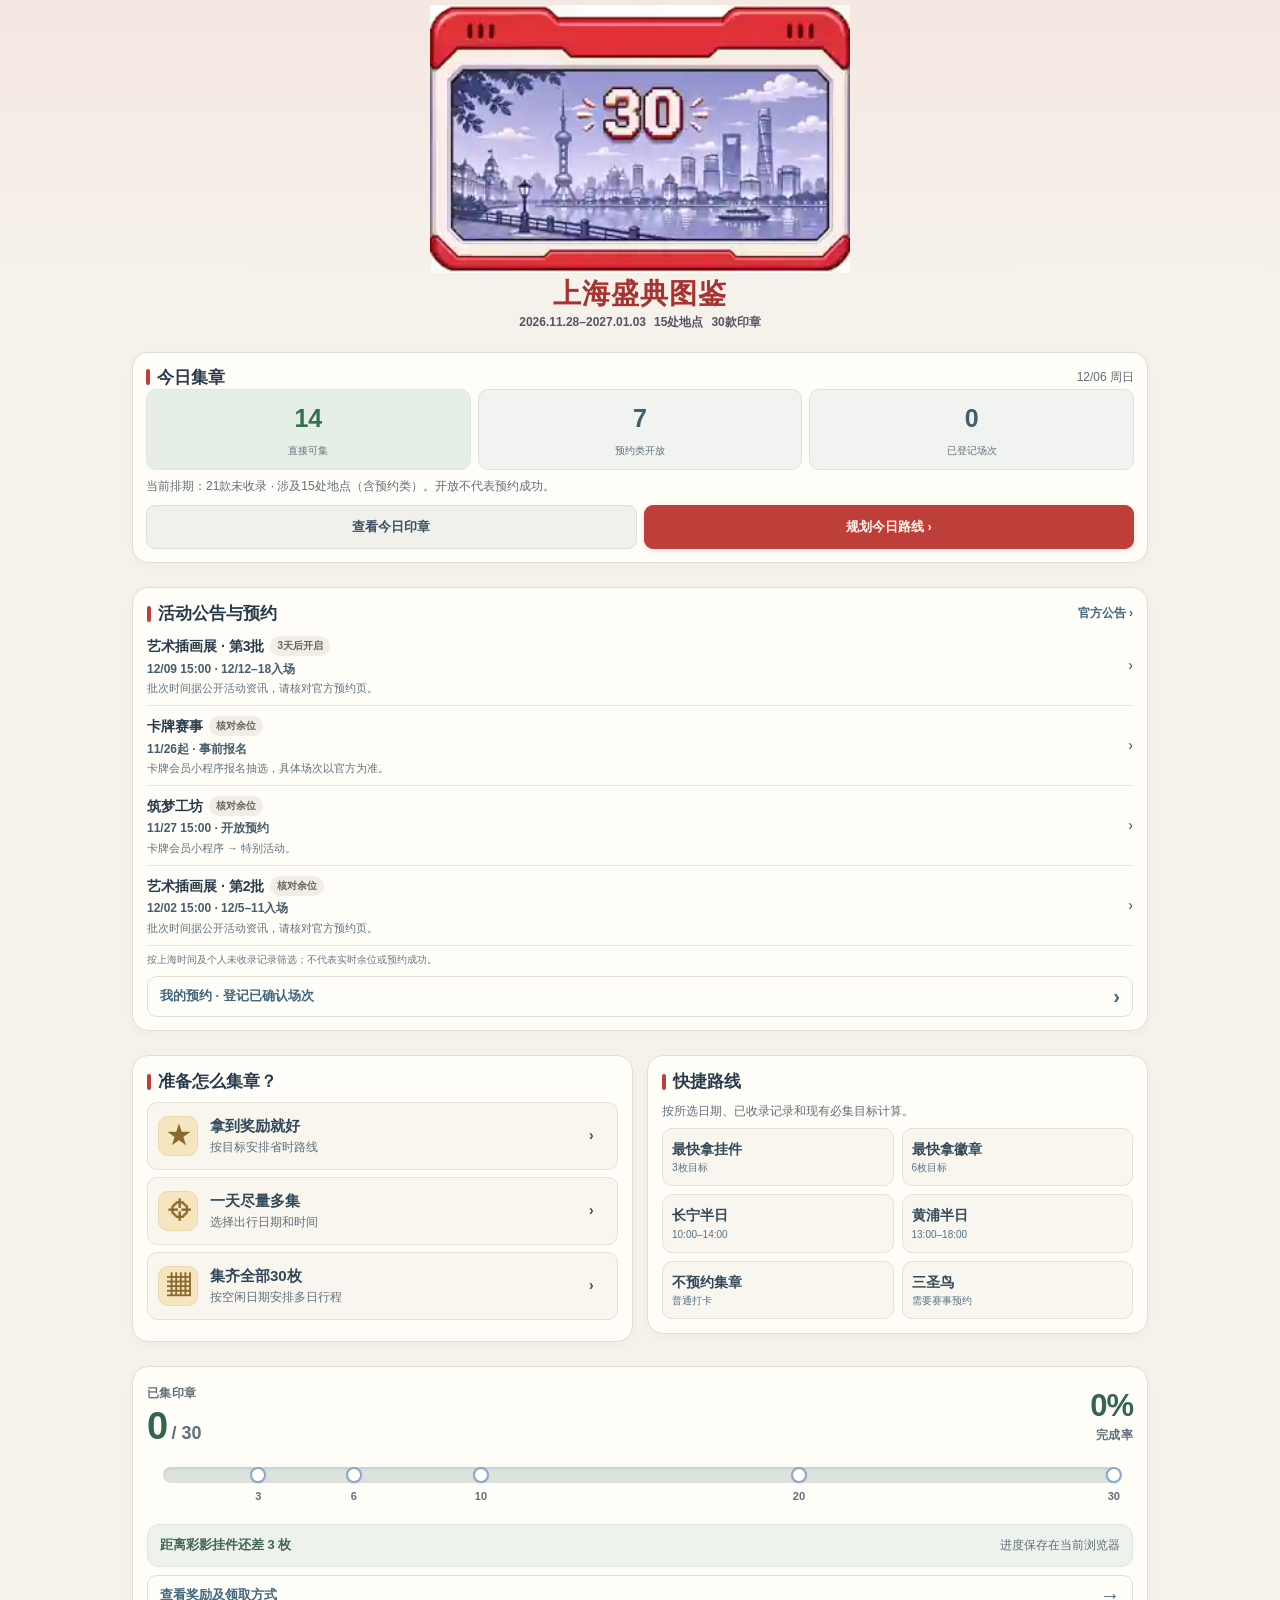
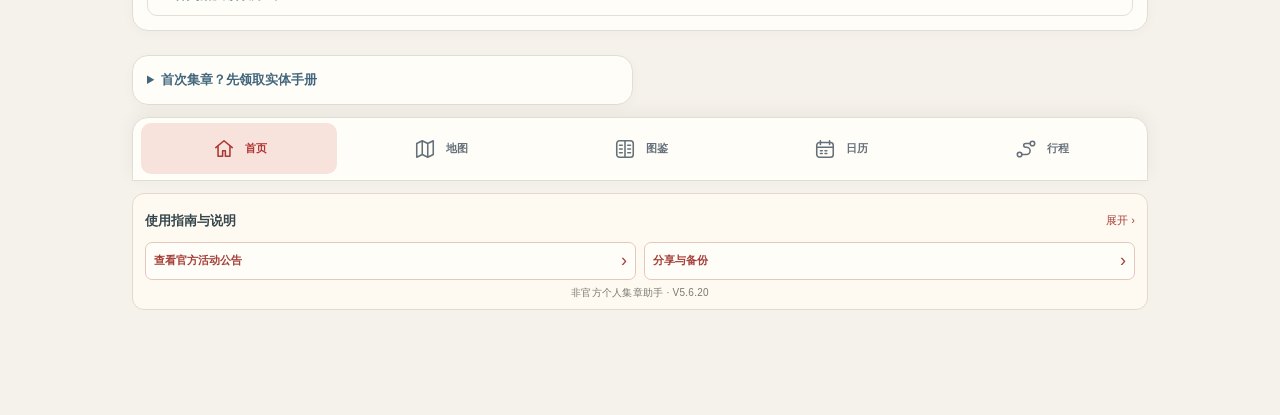
==== commit 70d51b19: "v5.6.20: time-window-aware district candidates, Xintiandi alternatives and appointment-safe first st" ====
--- a/silhouette/index.html
+++ b/silhouette/index.html
@@ -149,7 +149,7 @@
 
 
 
-/* V5.6.19: illustration first; two separate text lines beneath */
+/* V5.6.20: illustration first; two separate text lines beneath */
 header.pixel-header{position:relative;isolation:isolate;box-sizing:border-box;min-height:0;height:auto;margin:5px 0 0;padding:0 0 9px;border:0;border-radius:0;background:transparent;box-shadow:none;display:flex;flex-direction:column;align-items:center;text-align:center;color:#302c40}
 header.pixel-header .pixel-banner{position:static;display:block;width:100%;height:auto;max-width:360px;max-height:none;object-fit:contain;margin:0 auto;pointer-events:none}
 header.pixel-header .hero-content{position:relative;inset:auto;width:100%;max-width:100%;padding:0;margin:4px 0 0;background:none;border:0;border-radius:0}
@@ -163,7 +163,7 @@
 @media(max-width:360px){header.pixel-header .hero-facts{gap:5px}.compact-head header.pixel-header{margin:0 -9px}}
 @media(min-width:660px){body:not(.compact-head) header.pixel-header .pixel-banner{max-width:420px}body:not(.compact-head) header.pixel-header h1{font-size:28px}body:not(.compact-head) header.pixel-header .hero-facts span{font-size:12px}}
 
-/* V5.6.19: monochrome pixel sprites, no silhouette tint */
+/* V5.6.20: monochrome pixel sprites, no silhouette tint */
 .dex-art img,.is-done .dex-art img{filter:none;transform:none;image-rendering:pixelated;object-fit:contain}
 .dex-tile.pixel-dex-tile .tile-check{min-height:0;padding:8px 4px 2px;gap:0}
 .dex-tile.pixel-dex-tile .dex-id{align-self:center;margin:0;font-size:11px;line-height:1.3;letter-spacing:.4px}
@@ -174,15 +174,15 @@
 .dex-tile.pixel-dex-tile.is-done .dex-id{font-weight:800}
 @media(max-width:360px){.dex-tile.pixel-dex-tile .dex-art{height:72px}}
 
-/* V5.6.19 offline network estimates */
+/* V5.6.20 offline network estimates */
 .district-options,.district-result{border:1px solid #e7d5d3;border-radius:14px;padding:12px;margin:12px 0;background:#fff}.district-options summary{font-weight:700;color:#a52d32;cursor:pointer}.district-options summary small{display:block;font-weight:400;color:#777;margin:3px 0}.district-head{display:flex;align-items:center;justify-content:space-between;gap:8px;flex-wrap:wrap}.district-head strong,.district-head b,.district-summary b{color:#a52d32}.district-summary{padding:9px 0;border-top:1px solid #eee;margin-top:8px}.district-summary p{font-size:13px;line-height:1.5;margin:5px 0}.district-summary small,.district-head small{font-size:11px;color:#686868;display:block}.district-summary button{font-size:12px;margin-top:7px;padding:7px 10px}.district-leg{font-size:12px;color:#a52d32;font-weight:600;margin:6px 0}.district-result .muted{margin:7px 0 0}
 </style></head><body class="booting"><main><header class="pixel-header"><img class="pixel-banner" src="[data-uri]" alt="30周年主题上海像素风景：外滩、东方明珠、陆家嘴和黄浦江" width="320" height="204"><div class="hero-content"><h1>上海盛典图鉴</h1><p class="hero-facts"><span>2026.11.28–2027.01.03</span><span>15处地点</span><span>30款印章</span></p></div></header><p id="startupGate" class="startup-status" role="status">正在准备图鉴并读取集章记录。如长时间未就绪，请刷新页面。</p>
 <div id="home"><section class="panel home-remind" id="homeNotices"><div class="flex"><h2>活动公告与预约</h2><a class="action" href="#" data-official="https://www.pokemon.cn/tcg/campaign/24854.html">官方公告 ›</a></div><div id="homeReminder"></div><button disabled data-boot-disabled="1" type="button" class="reward-more" data-tab="bookings">我的预约 · 登记已确认场次 <span aria-hidden="true">›</span></button></section><section class="panel" id="homeDashboard"></section><section class="panel" id="homeTodayBookings" hidden></section><section class="panel" id="homeSaved" hidden></section><section class="panel home-task"><h2>准备怎么集章？</h2><button disabled data-boot-disabled="1" class="task-card" type="button" data-task="reward"><span class="task-symbol">★</span><span><strong>拿到奖励就好</strong><small>按目标安排省时路线</small></span><span aria-hidden="true">›</span></button><button disabled data-boot-disabled="1" class="task-card" type="button" data-task="max"><span class="task-symbol">⌖</span><span><strong>一天尽量多集</strong><small>选择出行日期和时间</small></span><span aria-hidden="true">›</span></button><button disabled data-boot-disabled="1" class="task-card" type="button" data-task="all"><span class="task-symbol">▦</span><span><strong>集齐全部30枚</strong><small>按空闲日期安排多日行程</small></span><span aria-hidden="true">›</span></button></section><section class="panel home-shortcuts"><h2>快捷路线</h2><p class="muted">按所选日期、已收录记录和现有必集目标计算。</p><div id="shortcuts" class="shortcut-grid"><button disabled data-boot-disabled="1" data-preset="3">最快拿挂件<small>3枚目标</small></button><button disabled data-boot-disabled="1" data-preset="6">最快拿徽章<small>6枚目标</small></button><button disabled data-boot-disabled="1" data-preset="changning">长宁半日<small>10:00–14:00</small></button><button disabled data-boot-disabled="1" data-preset="center">黄浦半日<small>13:00–18:00</small></button><button disabled data-boot-disabled="1" data-preset="walk">不预约集章<small>普通打卡</small></button><button disabled data-boot-disabled="1" data-preset="birds">三圣鸟<small>需要赛事预约</small></button></div></section><section class="panel reward-panel" aria-label="集章进度与奖励"><div class="reward-head"><div><small>已集印章</small><div class="count" id="count">0<span> / 30</span></div></div><div class="reward-percent"><strong id="rewardPercent">0%</strong><small>完成率</small></div></div><div class="reward-track"><div class="progress" role="progressbar" aria-label="已集章数量" aria-valuemin="0" aria-valuemax="30" aria-valuenow="0" id="rewardTrack"><i id="progress" style="width:0%"></i></div><div class="milestones" id="milestones" aria-hidden="true"></div></div><div class="reward-next" aria-live="polite"><span id="nextReward">距离彩影挂件还差3枚</span><small id="saveStatus">正在读取记录</small></div><button disabled data-boot-disabled="1" class="reward-more" type="button" data-tab="rewards">查看奖励及领取方式 <span aria-hidden="true">→</span></button></section><section class="panel home-handbook"><details><summary>首次集章？先领取实体手册</summary><p>现场拍照打卡并发布带 #宝可梦30周年上海盛典 的小红书笔记。手册共20万本，每人限领一本，领完即止。</p><a href="#" data-official="https://www.pokemon.cn/tcg/campaign/24854.html">查看领取规则 ›</a></details></section></div>
 <nav class="tabs bottom-nav" aria-label="页面切换"><button disabled data-boot-disabled="1" type="button" id="tabHome" class="primary" aria-current="page" data-tab="home"><span class="tab-icon" aria-hidden="true"><svg viewBox="0 0 24 24" fill="none" stroke="currentColor" stroke-width="1.7" stroke-linecap="round" stroke-linejoin="round"><path d="M3 10.5 12 3l9 7.5M5.5 9v11h5v-6h3v6h5V9"/></svg></span>首页</button><button disabled data-boot-disabled="1" type="button" id="tabMap"  data-tab="map"><span class="tab-icon" aria-hidden="true"><svg viewBox="0 0 24 24" fill="none" stroke="currentColor" stroke-width="1.7" stroke-linecap="round" stroke-linejoin="round"><path d="M3 6 9 3l6 3 6-3v15l-6 3-6-3-6 3zM9 3v15M15 6v15"/></svg></span>地图</button><button disabled data-boot-disabled="1" type="button" id="tabList"  data-tab="list"><span class="tab-icon" aria-hidden="true"><svg viewBox="0 0 24 24" fill="none" stroke="currentColor" stroke-width="1.7" stroke-linecap="round" stroke-linejoin="round"><rect x="3" y="3" width="18" height="18" rx="3"/><path d="M12 3v18M6 8h3M15 8h3M6 12h3M15 12h3M6 16h3M15 16h3"/></svg></span>图鉴</button><button disabled data-boot-disabled="1" type="button" id="tabDates"  data-tab="dates"><span class="tab-icon" aria-hidden="true"><svg viewBox="0 0 24 24" fill="none" stroke="currentColor" stroke-width="1.7" stroke-linecap="round" stroke-linejoin="round"><rect x="3" y="5" width="18" height="16" rx="3"/><path d="M7 3v4M17 3v4M3 10h18M7 14h2M12 14h2M7 17h2M12 17h2"/></svg></span>日历</button><button disabled data-boot-disabled="1" type="button" id="tabPlan"  data-tab="plan"><span class="tab-icon" aria-hidden="true"><svg viewBox="0 0 24 24" fill="none" stroke="currentColor" stroke-width="1.7" stroke-linecap="round" stroke-linejoin="round"><circle cx="5" cy="18" r="2.5"/><circle cx="19" cy="6" r="2.5"/><path d="M7.5 18h5a4 4 0 0 0 0-8h-1a2 2 0 0 1 0-4h5"/></svg></span>行程</button></nav>
-<section id="map" class="panel hidden"><h2>集章地图</h2><p class="muted">地图数字为固定地点编号，与下方列表一致；可集数量另行显示。位置为示意，导航请以实际地址为准。</p><div class="grid"><label class="field">日期<input disabled data-boot-disabled="1" id="mapDate" type="date" min="2026-11-28" max="2027-01-03" value="2026-11-28"></label><label class="field">区域<select disabled data-boot-disabled="1" id="mapRegion"><option value="">全上海</option></select></label><label class="field">活动<select disabled data-boot-disabled="1" id="mapKind"><option value="">全部</option><option value="walk">直接打卡</option><option value="exhibition">展览</option><option value="workshop">工坊</option><option value="card">卡牌</option></select></label><label class="field">显示<select disabled data-boot-disabled="1" id="mapRemaining"><option value="yes">只看未集</option><option value="all">全部</option></select></label></div><div class="goal-box map-goal-box"><h3>集章目标</h3><div id="mapGoalMode" class="goal-mode" role="group" aria-label="目标方式"><button type="button" disabled data-boot-disabled="1" data-target-mode="total" class="primary">累计达标</button><button type="button" disabled data-boot-disabled="1" data-target-mode="new">本次新增</button></div><div id="mapGoalOptions" class="goal-options" role="group" aria-label="集章数量"><button type="button" disabled data-boot-disabled="1" data-goal="3">3枚</button><button type="button" disabled data-boot-disabled="1" data-goal="6">6枚</button><button type="button" disabled data-boot-disabled="1" data-goal="10">10枚</button><button type="button" disabled data-boot-disabled="1" data-goal="20">20枚</button><button type="button" disabled data-boot-disabled="1" data-goal="30">30枚</button><button type="button" disabled data-boot-disabled="1" data-goal="0">尽量多集</button></div><p id="mapGoalHint" class="goal-progress" aria-live="polite"></p><button type="button" disabled data-boot-disabled="1" data-map-plan="any" class="map-any-plan">不限起点 · 规划路线 ›</button></div><section class="map-hubs" aria-label="常用出发地"><h3>常用出发地 <small>点击即规划</small></h3><div class="map-hub-label">火车站</div><div class="map-hub-grid"><button type="button" disabled data-boot-disabled="1" data-map-plan="hub0" aria-label="从上海虹桥站出发规划行程">上海虹桥站</button><button type="button" disabled data-boot-disabled="1" data-map-plan="hub1" aria-label="从上海站出发规划行程">上海站</button><button type="button" disabled data-boot-disabled="1" data-map-plan="hub2" aria-label="从上海南站出发规划行程">上海南站</button></div><div class="map-hub-label">地铁站</div><div class="map-hub-grid metro"><button type="button" disabled data-boot-disabled="1" data-map-plan="hub3" aria-label="从人民广场出发规划行程">人民广场</button><button type="button" disabled data-boot-disabled="1" data-map-plan="hub4" aria-label="从静安寺出发规划行程">静安寺</button><button type="button" disabled data-boot-disabled="1" data-map-plan="hub5" aria-label="从陆家嘴出发规划行程">陆家嘴</button><button type="button" disabled data-boot-disabled="1" data-map-plan="hub6" aria-label="从徐家汇出发规划行程">徐家汇</button></div><p class="muted">按地图所选日期与区域规划，自动优化首站。</p></section><div id="exploreMap"></div><div id="exploreDetail" aria-live="polite"></div><div id="exploreList"></div></section><section id="plan" class="panel hidden"><div id="tripShelf" hidden></div><div id="savedTrip" class="saved-trip" hidden></div><div class="flex"><h2>规划集章路线</h2><button disabled data-boot-disabled="1" type="button" data-tab="bookings">我的预约 ›</button></div><div class="planner-layout"><div class="planner-settings"><div id="reminders" class="trip-reminders"></div><div class="goal-box"><label class="field" for="goal">想集到几枚？</label><div id="goalMode" class="goal-mode" role="group" aria-label="目标方式"><button type="button" disabled data-boot-disabled="1" data-target-mode="total" class="primary">累计达标</button><button type="button" disabled data-boot-disabled="1" data-target-mode="new">本次新增</button></div><div class="goal-options" id="goalOptions" role="group" aria-label="集章目标"><button disabled data-boot-disabled="1" data-goal="3">3枚<small>挂件</small></button><button disabled data-boot-disabled="1" data-goal="6">6枚<small>徽章</small></button><button disabled data-boot-disabled="1" data-goal="10">10枚<small>新星</small></button><button disabled data-boot-disabled="1" data-goal="20">20枚<small>达人</small></button><button disabled data-boot-disabled="1" data-goal="30">30枚<small>大师</small></button><button disabled data-boot-disabled="1" data-goal="0" class="primary">尽量多集<small>单日</small></button></div><input disabled data-boot-disabled="1" type="hidden" id="goal" value="0"><p class="goal-progress" id="goalHint" aria-live="polite"></p><details class="must-details"><summary>指定必集印章 <span id="mustCount"></span></summary><p class="muted">优先安排选中的印章，需预约的项目须先登记场次。</p><div id="mustGrid" class="must-grid"></div><button disabled data-boot-disabled="1" id="clearMust" type="button">清除选择</button></details><label class="field">路线偏好<select disabled data-boot-disabled="1" id="routeStyle"><option value="fast">严格最短时间</option><option value="smooth" selected>少绕路／就近连游（最多多10分钟）</option><option value="few">少跑地点（兼顾时间）</option><option value="max">多集印章</option></select></label><label class="claim-option" id="claimOption" hidden><input disabled data-boot-disabled="1" type="checkbox" id="claimLast"> 尽量在可领奖的地点结束</label></div><div id="scriptNotice" class="note" style="color:#a44f16">正在载入小工具。若长时间无响应，请刷新页面。</div><div class="date-picker-head"><strong>出行日期</strong><small>左右滑动选择</small></div><div class="availability-presets" role="group" aria-label="常用出行模式"><button type="button" data-availability="all">全天自由</button><button type="button" data-availability="weekend">周末出行</button><button type="button" data-availability="evening">下班后</button></div><div id="quickDates" class="quick-dates" aria-label="活动日期"></div><div id="timePresets" class="time-presets" aria-label="出行时段"><button disabled data-boot-disabled="1" type="button" data-time="10:00|22:00">全天</button><button disabled data-boot-disabled="1" type="button" data-time="10:00|14:00">上午</button><button disabled data-boot-disabled="1" type="button" data-time="13:00|18:00">下午</button><button disabled data-boot-disabled="1" type="button" data-time="18:00|22:00">下班后</button></div><details class="advanced-settings" id="routeDetails"><summary>出发地点、区域及精确时间 <small id="routeSettingsSummary"></small></summary><div class="grid"><label class="field">集章日期<input disabled data-boot-disabled="1" id="date" type="date" min="2026-11-28" max="2027-01-03" value="2026-11-28"></label><label class="field">路线范围<select disabled data-boot-disabled="1" id="region"><option value="">全上海</option><option value="长宁区">长宁区</option><option value="杨浦区">杨浦区</option><option value="嘉定区">嘉定区</option><option value="黄浦区">黄浦区</option><option value="普陀区">普陀区</option><option value="徐汇区">徐汇区</option><option value="浦东新区">浦东新区</option><option value="静安区">静安区</option></select></label><label class="field">开始时间<input disabled data-boot-disabled="1" id="start" type="time" value="10:00"></label><label class="field">结束时间<input disabled data-boot-disabled="1" id="end" type="time" value="22:00"></label><label class="field">手动出发地<select disabled data-boot-disabled="1" id="origin"><option value="any">不限起点（从第一站开始计时）</option><optgroup label="常用出发地（参考位置）"><option value="hub0">上海虹桥站</option><option value="hub1">上海站</option><option value="hub2">上海南站</option><option value="hub3" selected>人民广场地铁站</option><option value="hub4">静安寺地铁站</option><option value="hub5">陆家嘴地铁站</option><option value="hub6">徐家汇地铁站</option></optgroup><optgroup label="集章地点（也可作附近出发参考）"><option value="0">中山公园龙之梦 · 长宁路1018号 · 龙之梦城市生活中心</option><option value="1">五角场万达广场 · 淞沪路77号 · 五角场万达广场</option><option value="2">南翔印象城MEGA · 陈翔公路2299号 · 上海南翔印象城MEGA</option><option value="3">虹桥南丰城 · 遵义路100号 · 虹桥南丰城南区3楼L310</option><option value="4">拉法耶文化艺术中心 · 复兴中路323号 · 拉法耶文化艺术中心</option><option value="5">环球港 · 中山北路3300号 · 上海月星环球港B2100</option><option value="6">美罗城 · 肇嘉浜路1111号 · 美罗城[A]段第[二]层[2-4A、2-4B]单元</option><option value="7">上海荟聚 · 金钟路788号 · 荟聚B1C05B商铺</option><option value="8">华润时代广场 · 张杨路500号 · 华润时代广场</option><option value="9">宏伊国际广场 · 南京东路299号 · 宏伊国际广场一层S-115</option><option value="10">BFC外滩金融中心 · 中山东二路600号 · 上海BFC外滩金融中心南区1FS108</option><option value="11">静安大悦城 · 西藏北路166号 · 静安大悦城南座2F-03、2F-04室（KKV店）</option><option value="12">长宁来福士 · 长宁路1191号 · 长宁来福士西区一楼01-03铺位</option><option value="13">湖滨道 · 湖滨路150号 · L1-E05单元</option><option value="14">上海广场 · 淮海中路138号 · 地上一层110单元</option></optgroup></select></label><label class="field">路线使用的出发地<select id="originSource"><option value="manual">手动选择的出发地</option><option value="gps" id="originGpsOption" disabled>当前位置（需先授权）</option></select></label><div class="distance-panel" id="distancePanel"><h3>附近集章场馆</h3><p class="muted">两个出发地独立比较；位置仅在当前页面内存使用，不保存、不上传。</p><div class="distance-actions"><button type="button" id="locateOnce">授权定位 / 刷新</button><button type="button" id="clearGps" hidden>清除定位</button></div><p id="locationStatus" class="muted" aria-live="polite">尚未定位，手动选择不受影响。</p><label class="field">场馆筛选<select id="nearbyScope"><option value="all">全部场馆（所选区域）</option><option value="available">仅当天可安排的未收录场馆</option></select></label><details open><summary>从手动出发地 · 距离排行</summary><div id="manualDistances"></div></details><details open><summary>从当前位置 · 距离排行</summary><div id="gpsDistances"></div></details><p class="muted">按预计交通时间排序；显示直线距离作参考。预约须登记后才计入可安排数量。</p></div><label class="field">首站安排<select disabled data-boot-disabled="1" id="firstPolicy"><option value="nearest" selected>最近首站＋全程最短</option><option value="overall">不限首站（预约优先）</option><option value="fixed">指定首个集章点（单日）</option></select></label><label class="field" id="firstVenueField" hidden>指定首站<select disabled data-boot-disabled="1" id="firstVenue"><option value="">请选择首站</option><option value="0">中山公园龙之梦 · 长宁路1018号 · 龙之梦城市生活中心</option><option value="1">五角场万达广场 · 淞沪路77号 · 五角场万达广场</option><option value="2">南翔印象城MEGA · 陈翔公路2299号 · 上海南翔印象城MEGA</option><option value="3">虹桥南丰城 · 遵义路100号 · 虹桥南丰城南区3楼L310</option><option value="4">拉法耶文化艺术中心 · 复兴中路323号 · 拉法耶文化艺术中心</option><option value="5">环球港 · 中山北路3300号 · 上海月星环球港B2100</option><option value="6">美罗城 · 肇嘉浜路1111号 · 美罗城[A]段第[二]层[2-4A、2-4B]单元</option><option value="7">上海荟聚 · 金钟路788号 · 荟聚B1C05B商铺</option><option value="8">华润时代广场 · 张杨路500号 · 华润时代广场</option><option value="9">宏伊国际广场 · 南京东路299号 · 宏伊国际广场一层S-115</option><option value="10">BFC外滩金融中心 · 中山东二路600号 · 上海BFC外滩金融中心南区1FS108</option><option value="11">静安大悦城 · 西藏北路166号 · 静安大悦城南座2F-03、2F-04室（KKV店）</option><option value="12">长宁来福士 · 长宁路1191号 · 长宁来福士西区一楼01-03铺位</option><option value="13">湖滨道 · 湖滨路150号 · L1-E05单元</option><option value="14">上海广场 · 淮海中路138号 · 地上一层110单元</option></select></label><label class="field">交通方式<select disabled data-boot-disabled="1" id="mode"><option value="public" selected>公交＋地铁＋步行（离线估算）</option><option value="metro">地铁＋步行（离线估算）</option><option value="taxi">出租车（估算）</option></select></label></div></details><details class="advanced-settings"><summary>停留时间与预约设置</summary><div class="grid"><label class="field">每站打卡时间（分钟）<input disabled data-boot-disabled="1" id="dwell" type="number" min="5" max="90" value="15"></label><label class="field">用餐及排队预留（分钟）<input disabled data-boot-disabled="1" id="buffer" type="number" min="0" max="240" value="60"></label></div><label style="display:flex;align-items:center;gap:8px;margin:4px 0 12px"><input disabled data-boot-disabled="1" type="checkbox" id="useSlots" checked> 加入已预约的活动</label></details><button disabled data-boot-disabled="1" class="primary" style="width:100%" id="compute">生成推荐路线</button><details class="district-options" open><summary>推荐片区组合 <small>按当前日期及收录进度</small></summary><p class="muted">默认「少绕路／就近连游」自动比较；若想指定组合，可加入必集，不会取消原有选择。</p><div id="districtCandidates"></div></details><details class="advanced-settings route-help"><summary>路线计算与预约说明</summary><p class="note">集章时间为10:00–22:00。工坊、卡牌赛及插画展请先预约，再到「我的预约」登记场次。<br>按所选目标及路线偏好安排未集印章，交通时间仅供参考。选择附近车站或集章点可作出发参考；不限起点时请另计前往首站的时间。默认先选预计交通最短的可行首站，再遍历剩余场馆；少绕路方案最多比严格最短路线多10分钟，优先减少跨江与路程；优先连续安排外滩、中山公园、长宁及新天地的就近场馆组合（不影响已安排预约、必集印章与目标；不增加跨江）。若首站影响预约或目标，可手动切换不限首站。坐标及交通耗时仅供估算，定位由用户主动触发，距离排行实时重新计算。</p></details></div><div class="planner-results"><div class="result-heading"><h3>当日路线</h3><small>按预计到达时间排列</small></div><div class="compare-bar"><button type="button" id="compareRoutes">对比路线方案</button><small>保留同一日期与预约约束</small></div><div id="routeChoices" aria-live="polite"></div><div id="route" aria-live="polite" tabindex="-1"></div><div class="multi-box" id="multiBox"><h3>分几天集？</h3><p class="muted">沿用上面的出发地点、时间和交通设置。每一天重新从所选起点出发。</p><div class="grid"><label class="field">最晚出行日期<input disabled data-boot-disabled="1" id="lastDay" type="date" min="2026-11-28" max="2027-01-03" value="2027-01-03"></label><label class="field">哪天有空<select disabled data-boot-disabled="1" id="dayMode"><option value="all">不限</option><option value="weekend">只看周末</option><option value="weekday">只看工作日</option></select></label></div><details class="custom-days"><summary>指定我有空的日期（可选）</summary><div id="customDays" class="custom-days-grid"></div><button disabled data-boot-disabled="1" type="button" id="clearCustomDays">取消指定日期</button></details><button disabled data-boot-disabled="1" id="multiCompute" style="width:100%">推荐多日行程</button><div id="multiResult" aria-live="polite"></div></div></div></div></section>
+<section id="map" class="panel hidden"><h2>集章地图</h2><p class="muted">地图数字为固定地点编号，与下方列表一致；可集数量另行显示。位置为示意，导航请以实际地址为准。</p><div class="grid"><label class="field">日期<input disabled data-boot-disabled="1" id="mapDate" type="date" min="2026-11-28" max="2027-01-03" value="2026-11-28"></label><label class="field">区域<select disabled data-boot-disabled="1" id="mapRegion"><option value="">全上海</option></select></label><label class="field">活动<select disabled data-boot-disabled="1" id="mapKind"><option value="">全部</option><option value="walk">直接打卡</option><option value="exhibition">展览</option><option value="workshop">工坊</option><option value="card">卡牌</option></select></label><label class="field">显示<select disabled data-boot-disabled="1" id="mapRemaining"><option value="yes">只看未集</option><option value="all">全部</option></select></label></div><div class="goal-box map-goal-box"><h3>集章目标</h3><div id="mapGoalMode" class="goal-mode" role="group" aria-label="目标方式"><button type="button" disabled data-boot-disabled="1" data-target-mode="total" class="primary">累计达标</button><button type="button" disabled data-boot-disabled="1" data-target-mode="new">本次新增</button></div><div id="mapGoalOptions" class="goal-options" role="group" aria-label="集章数量"><button type="button" disabled data-boot-disabled="1" data-goal="3">3枚</button><button type="button" disabled data-boot-disabled="1" data-goal="6">6枚</button><button type="button" disabled data-boot-disabled="1" data-goal="10">10枚</button><button type="button" disabled data-boot-disabled="1" data-goal="20">20枚</button><button type="button" disabled data-boot-disabled="1" data-goal="30">30枚</button><button type="button" disabled data-boot-disabled="1" data-goal="0">尽量多集</button></div><p id="mapGoalHint" class="goal-progress" aria-live="polite"></p><button type="button" disabled data-boot-disabled="1" data-map-plan="any" class="map-any-plan">不限起点 · 规划路线 ›</button></div><section class="map-hubs" aria-label="常用出发地"><h3>常用出发地 <small>点击即规划</small></h3><div class="map-hub-label">火车站</div><div class="map-hub-grid"><button type="button" disabled data-boot-disabled="1" data-map-plan="hub0" aria-label="从上海虹桥站出发规划行程">上海虹桥站</button><button type="button" disabled data-boot-disabled="1" data-map-plan="hub1" aria-label="从上海站出发规划行程">上海站</button><button type="button" disabled data-boot-disabled="1" data-map-plan="hub2" aria-label="从上海南站出发规划行程">上海南站</button></div><div class="map-hub-label">地铁站</div><div class="map-hub-grid metro"><button type="button" disabled data-boot-disabled="1" data-map-plan="hub3" aria-label="从人民广场出发规划行程">人民广场</button><button type="button" disabled data-boot-disabled="1" data-map-plan="hub4" aria-label="从静安寺出发规划行程">静安寺</button><button type="button" disabled data-boot-disabled="1" data-map-plan="hub5" aria-label="从陆家嘴出发规划行程">陆家嘴</button><button type="button" disabled data-boot-disabled="1" data-map-plan="hub6" aria-label="从徐家汇出发规划行程">徐家汇</button></div><p class="muted">按地图所选日期与区域规划，自动优化首站。</p></section><div id="exploreMap"></div><div id="exploreDetail" aria-live="polite"></div><div id="exploreList"></div></section><section id="plan" class="panel hidden"><div id="tripShelf" hidden></div><div id="savedTrip" class="saved-trip" hidden></div><div class="flex"><h2>规划集章路线</h2><button disabled data-boot-disabled="1" type="button" data-tab="bookings">我的预约 ›</button></div><div class="planner-layout"><div class="planner-settings"><div id="reminders" class="trip-reminders"></div><div class="goal-box"><label class="field" for="goal">想集到几枚？</label><div id="goalMode" class="goal-mode" role="group" aria-label="目标方式"><button type="button" disabled data-boot-disabled="1" data-target-mode="total" class="primary">累计达标</button><button type="button" disabled data-boot-disabled="1" data-target-mode="new">本次新增</button></div><div class="goal-options" id="goalOptions" role="group" aria-label="集章目标"><button disabled data-boot-disabled="1" data-goal="3">3枚<small>挂件</small></button><button disabled data-boot-disabled="1" data-goal="6">6枚<small>徽章</small></button><button disabled data-boot-disabled="1" data-goal="10">10枚<small>新星</small></button><button disabled data-boot-disabled="1" data-goal="20">20枚<small>达人</small></button><button disabled data-boot-disabled="1" data-goal="30">30枚<small>大师</small></button><button disabled data-boot-disabled="1" data-goal="0" class="primary">尽量多集<small>单日</small></button></div><input disabled data-boot-disabled="1" type="hidden" id="goal" value="0"><p class="goal-progress" id="goalHint" aria-live="polite"></p><details class="must-details"><summary>指定必集印章 <span id="mustCount"></span></summary><p class="muted">优先安排选中的印章，需预约的项目须先登记场次。</p><div id="mustGrid" class="must-grid"></div><button disabled data-boot-disabled="1" id="clearMust" type="button">清除选择</button></details><label class="field">路线偏好<select disabled data-boot-disabled="1" id="routeStyle"><option value="fast">严格最短时间</option><option value="smooth" selected>少绕路／就近连游（最多多10分钟）</option><option value="few">少跑地点（兼顾时间）</option><option value="max">多集印章</option></select></label><label class="claim-option" id="claimOption" hidden><input disabled data-boot-disabled="1" type="checkbox" id="claimLast"> 尽量在可领奖的地点结束</label></div><div id="scriptNotice" class="note" style="color:#a44f16">正在载入小工具。若长时间无响应，请刷新页面。</div><div class="date-picker-head"><strong>出行日期</strong><small>左右滑动选择</small></div><div class="availability-presets" role="group" aria-label="常用出行模式"><button type="button" data-availability="all">全天自由</button><button type="button" data-availability="weekend">周末出行</button><button type="button" data-availability="evening">下班后</button></div><div id="quickDates" class="quick-dates" aria-label="活动日期"></div><div id="timePresets" class="time-presets" aria-label="出行时段"><button disabled data-boot-disabled="1" type="button" data-time="10:00|22:00">全天</button><button disabled data-boot-disabled="1" type="button" data-time="10:00|14:00">上午</button><button disabled data-boot-disabled="1" type="button" data-time="13:00|18:00">下午</button><button disabled data-boot-disabled="1" type="button" data-time="18:00|22:00">下班后</button></div><details class="advanced-settings" id="routeDetails"><summary>出发地点、区域及精确时间 <small id="routeSettingsSummary"></small></summary><div class="grid"><label class="field">集章日期<input disabled data-boot-disabled="1" id="date" type="date" min="2026-11-28" max="2027-01-03" value="2026-11-28"></label><label class="field">路线范围<select disabled data-boot-disabled="1" id="region"><option value="">全上海</option><option value="长宁区">长宁区</option><option value="杨浦区">杨浦区</option><option value="嘉定区">嘉定区</option><option value="黄浦区">黄浦区</option><option value="普陀区">普陀区</option><option value="徐汇区">徐汇区</option><option value="浦东新区">浦东新区</option><option value="静安区">静安区</option></select></label><label class="field">开始时间<input disabled data-boot-disabled="1" id="start" type="time" value="10:00"></label><label class="field">结束时间<input disabled data-boot-disabled="1" id="end" type="time" value="22:00"></label><label class="field">手动出发地<select disabled data-boot-disabled="1" id="origin"><option value="any">不限起点（从第一站开始计时）</option><optgroup label="常用出发地（参考位置）"><option value="hub0">上海虹桥站</option><option value="hub1">上海站</option><option value="hub2">上海南站</option><option value="hub3" selected>人民广场地铁站</option><option value="hub4">静安寺地铁站</option><option value="hub5">陆家嘴地铁站</option><option value="hub6">徐家汇地铁站</option></optgroup><optgroup label="集章地点（也可作附近出发参考）"><option value="0">中山公园龙之梦 · 长宁路1018号 · 龙之梦城市生活中心</option><option value="1">五角场万达广场 · 淞沪路77号 · 五角场万达广场</option><option value="2">南翔印象城MEGA · 陈翔公路2299号 · 上海南翔印象城MEGA</option><option value="3">虹桥南丰城 · 遵义路100号 · 虹桥南丰城南区3楼L310</option><option value="4">拉法耶文化艺术中心 · 复兴中路323号 · 拉法耶文化艺术中心</option><option value="5">环球港 · 中山北路3300号 · 上海月星环球港B2100</option><option value="6">美罗城 · 肇嘉浜路1111号 · 美罗城[A]段第[二]层[2-4A、2-4B]单元</option><option value="7">上海荟聚 · 金钟路788号 · 荟聚B1C05B商铺</option><option value="8">华润时代广场 · 张杨路500号 · 华润时代广场</option><option value="9">宏伊国际广场 · 南京东路299号 · 宏伊国际广场一层S-115</option><option value="10">BFC外滩金融中心 · 中山东二路600号 · 上海BFC外滩金融中心南区1FS108</option><option value="11">静安大悦城 · 西藏北路166号 · 静安大悦城南座2F-03、2F-04室（KKV店）</option><option value="12">长宁来福士 · 长宁路1191号 · 长宁来福士西区一楼01-03铺位</option><option value="13">湖滨道 · 湖滨路150号 · L1-E05单元</option><option value="14">上海广场 · 淮海中路138号 · 地上一层110单元</option></optgroup></select></label><label class="field">路线使用的出发地<select id="originSource"><option value="manual">手动选择的出发地</option><option value="gps" id="originGpsOption" disabled>当前位置（需先授权）</option></select></label><div class="distance-panel" id="distancePanel"><h3>附近集章场馆</h3><p class="muted">两个出发地独立比较；位置仅在当前页面内存使用，不保存、不上传。</p><div class="distance-actions"><button type="button" id="locateOnce">授权定位 / 刷新</button><button type="button" id="clearGps" hidden>清除定位</button></div><p id="locationStatus" class="muted" aria-live="polite">尚未定位，手动选择不受影响。</p><label class="field">场馆筛选<select id="nearbyScope"><option value="all">全部场馆（所选区域）</option><option value="available">仅当天可安排的未收录场馆</option></select></label><details open><summary>从手动出发地 · 距离排行</summary><div id="manualDistances"></div></details><details open><summary>从当前位置 · 距离排行</summary><div id="gpsDistances"></div></details><p class="muted">按预计交通时间排序；显示直线距离作参考。预约须登记后才计入可安排数量。</p></div><label class="field">首站安排<select disabled data-boot-disabled="1" id="firstPolicy"><option value="nearest" selected>最近首站＋全程最短</option><option value="overall">不限首站（预约优先）</option><option value="fixed">指定首个集章点（单日）</option></select></label><label class="field" id="firstVenueField" hidden>指定首站<select disabled data-boot-disabled="1" id="firstVenue"><option value="">请选择首站</option><option value="0">中山公园龙之梦 · 长宁路1018号 · 龙之梦城市生活中心</option><option value="1">五角场万达广场 · 淞沪路77号 · 五角场万达广场</option><option value="2">南翔印象城MEGA · 陈翔公路2299号 · 上海南翔印象城MEGA</option><option value="3">虹桥南丰城 · 遵义路100号 · 虹桥南丰城南区3楼L310</option><option value="4">拉法耶文化艺术中心 · 复兴中路323号 · 拉法耶文化艺术中心</option><option value="5">环球港 · 中山北路3300号 · 上海月星环球港B2100</option><option value="6">美罗城 · 肇嘉浜路1111号 · 美罗城[A]段第[二]层[2-4A、2-4B]单元</option><option value="7">上海荟聚 · 金钟路788号 · 荟聚B1C05B商铺</option><option value="8">华润时代广场 · 张杨路500号 · 华润时代广场</option><option value="9">宏伊国际广场 · 南京东路299号 · 宏伊国际广场一层S-115</option><option value="10">BFC外滩金融中心 · 中山东二路600号 · 上海BFC外滩金融中心南区1FS108</option><option value="11">静安大悦城 · 西藏北路166号 · 静安大悦城南座2F-03、2F-04室（KKV店）</option><option value="12">长宁来福士 · 长宁路1191号 · 长宁来福士西区一楼01-03铺位</option><option value="13">湖滨道 · 湖滨路150号 · L1-E05单元</option><option value="14">上海广场 · 淮海中路138号 · 地上一层110单元</option></select></label><label class="field">交通方式<select disabled data-boot-disabled="1" id="mode"><option value="public" selected>公交＋地铁＋步行（离线估算）</option><option value="metro">地铁＋步行（离线估算）</option><option value="taxi">出租车（估算）</option></select></label></div></details><details class="advanced-settings"><summary>停留时间与预约设置</summary><div class="grid"><label class="field">每站打卡时间（分钟）<input disabled data-boot-disabled="1" id="dwell" type="number" min="5" max="90" value="15"></label><label class="field">用餐及排队预留（分钟）<input disabled data-boot-disabled="1" id="buffer" type="number" min="0" max="240" value="60"></label></div><label style="display:flex;align-items:center;gap:8px;margin:4px 0 12px"><input disabled data-boot-disabled="1" type="checkbox" id="useSlots" checked> 加入已预约的活动</label></details><button disabled data-boot-disabled="1" class="primary" style="width:100%" id="compute">生成推荐路线</button><details class="district-options" open><summary>推荐片区组合 <small>按当前日期及收录进度</small></summary><p class="muted">默认「少绕路／就近连游」自动比较；若想指定组合，可加入必集，不会取消原有选择。</p><div id="districtCandidates"></div></details><details class="advanced-settings route-help"><summary>路线计算与预约说明</summary><p class="note">集章时间为10:00–22:00。工坊、卡牌赛及插画展请先预约，再到「我的预约」登记场次。<br>按所选目标及路线偏好安排未集印章，交通时间仅供参考。选择附近车站或集章点可作出发参考；不限起点时请另计前往首站的时间。默认先选预计交通最短的可行首站，再遍历剩余场馆；少绕路方案最多比严格最短路线多10分钟，优先减少跨江与路程；优先连续安排外滩、中山公园、长宁及新天地的就近场馆组合（不影响已安排预约、必集印章与目标；不增加跨江）。若最近首站导致错过已登记预约，自动尝试其他首站；手动指定首站仍保持不变。片区候选随日期、预约、出行时段和进度变化。坐标及交通耗时仅供估算，定位由用户主动触发，距离排行实时重新计算。</p></details></div><div class="planner-results"><div class="result-heading"><h3>当日路线</h3><small>按预计到达时间排列</small></div><div class="compare-bar"><button type="button" id="compareRoutes">对比路线方案</button><small>保留同一日期与预约约束</small></div><div id="routeChoices" aria-live="polite"></div><div id="route" aria-live="polite" tabindex="-1"></div><div class="multi-box" id="multiBox"><h3>分几天集？</h3><p class="muted">沿用上面的出发地点、时间和交通设置。每一天重新从所选起点出发。</p><div class="grid"><label class="field">最晚出行日期<input disabled data-boot-disabled="1" id="lastDay" type="date" min="2026-11-28" max="2027-01-03" value="2027-01-03"></label><label class="field">哪天有空<select disabled data-boot-disabled="1" id="dayMode"><option value="all">不限</option><option value="weekend">只看周末</option><option value="weekday">只看工作日</option></select></label></div><details class="custom-days"><summary>指定我有空的日期（可选）</summary><div id="customDays" class="custom-days-grid"></div><button disabled data-boot-disabled="1" type="button" id="clearCustomDays">取消指定日期</button></details><button disabled data-boot-disabled="1" id="multiCompute" style="width:100%">推荐多日行程</button><div id="multiResult" aria-live="polite"></div></div></div></div></section>
 <section id="list" class="panel hidden"><h2 class="dex-page-title">收录图鉴</h2><div class="pocket-panel dex-terminal" aria-label="快速集章"><div class="pocket-heading"><div><div class="dex-eyebrow"><i></i> SHANGHAI / STAMP DEX</div><h2>我的图鉴</h2><p class="muted">点像素图看详情，＋ 收录，☆ 加入必集。</p></div><div class="dex-meter"><span class="meter-label">已收录</span><strong id="dexCount">0</strong><small>/ 30</small></div></div><div class="dex-progress"><i id="dexProgress"></i></div><div id="pocketBody"><div id="dexFilters" class="dex-filters" role="group" aria-label="图鉴筛选"><button disabled data-boot-disabled="1" type="button" data-dex-filter="all" aria-pressed="true" class="active">全部</button><button disabled data-boot-disabled="1" type="button" data-dex-filter="done" aria-pressed="false" class="">已收录</button><button disabled data-boot-disabled="1" type="button" data-dex-filter="missing" aria-pressed="false" class="">待收录</button><button disabled data-boot-disabled="1" type="button" data-dex-filter="must" aria-pressed="false" class="">必集</button><button disabled data-boot-disabled="1" type="button" data-dex-filter="today" aria-pressed="false" class="">当天开放</button><button disabled data-boot-disabled="1" type="button" data-dex-filter="booking" aria-pressed="false" class="">需预约</button></div><details class="dex-extra"><summary>搜索与日期筛选</summary><div class="dex-search"><input disabled data-boot-disabled="1" id="dexSearch" type="search" aria-label="搜索全国图鉴编号" placeholder="搜索图鉴编号"><button disabled data-boot-disabled="1" type="button" id="dexClearSearch" aria-label="清除搜索">×</button></div><div class="pocket-tools"><label class="field">活动类型<select disabled data-boot-disabled="1" id="pocketKind"><option value="">全部</option><option value="walk">打卡</option><option value="exhibition">展览</option><option value="workshop">工坊</option><option value="card">卡牌</option></select></label><label class="pocket-check" hidden><input disabled data-boot-disabled="1" id="pocketRemaining" type="checkbox"> 只看未集</label><label class="field">查看日期<input disabled data-boot-disabled="1" id="dexDate" type="date" min="2026-11-28" max="2027-01-03" value="2026-11-28"></label></div></details><div id="dexResults" class="dex-results" aria-live="polite"></div><div id="pocketGrid" class="pocket-grid"></div><div class="collection-actions dex-actions"><button type="button" data-open-series>收藏挑战 <span id="dexSeriesCount">0/21</span></button><button type="button" data-open-poster>收藏海报 ↗</button></div><details class="dex-series" id="seriesPanel"><summary>收藏挑战 · 三圣鸟 / 御三家等 <span id="seriesCount"></span></summary><p>收录指定伙伴，解锁收藏挑战。仅为个人记录，非官方奖励。</p><div id="seriesTabs" class="series-tabs"></div><div id="seriesGrid"></div></details><div id="pocketSummary" class="pocket-summary"></div><button disabled data-boot-disabled="1" type="button" id="dexShare" class="dex-share" hidden>查看我的收录战报</button></div></div><details class="venue-directory"><summary>按地点查看完整集章清单</summary><div class="grid"><label class="field">搜索地点或印章<input disabled data-boot-disabled="1" id="query" type="search" placeholder="长宁、龙之梦、皮卡丘"></label><label class="field">活动类型<select disabled data-boot-disabled="1" id="listKind"><option value="">全部</option><option value="walk">普通打卡</option><option value="exhibition">艺术展</option><option value="workshop">筑梦工坊</option><option value="card">卡牌活动</option></select></label><label class="field">查看范围<select disabled data-boot-disabled="1" id="listDate"><option value="all">全部活动日期</option><option value="selected">只看所选日期</option></select></label></div><label style="display:flex;align-items:center;gap:7px;margin-bottom:9px"><input disabled data-boot-disabled="1" id="remaining" type="checkbox"> 只看未完成</label><p class="note">三家指定星巴克为同款印章，任选一家即可。集到后勾选对应印章。已预约的活动可填写开始时间及预计耗时（含排队）。</p><div id="venues"></div></details></section>
 <section id="dates" class="panel hidden"><h2>日期总览</h2><details class="key-dates"><summary>重要活动节点</summary><div id="keyDates"></div></details><p class="muted">查看每天还有哪些印章可集。普通打卡与预约活动分开统计，重复印章只计一次。点击日期即可规划当天路线。</p><div class="grid"><label class="field">活动类型<select disabled data-boot-disabled="1" id="calendarKind"><option value="">全部</option><option value="walk">普通打卡</option><option value="exhibition">艺术展</option><option value="workshop">筑梦工坊</option><option value="card">卡牌活动</option></select></label><label class="field">日期范围<select disabled data-boot-disabled="1" id="calendarDays"><option value="all">全部日期</option><option value="weekend">周末</option><option value="weekday">工作日</option></select></label></div><div class="calendar-legend"><span class="k-walk">打卡</span><span class="k-exhibition">展览</span><span class="k-workshop">工坊</span><span class="k-card">卡牌</span></div><div class="calendar-switch" role="group" aria-label="日历视图"><button disabled data-boot-disabled="1" id="dailyView" class="primary" type="button" aria-pressed="true">每日数量</button><button disabled data-boot-disabled="1" id="timelineView" type="button" aria-pressed="false">活动排期</button></div><div id="dateChart"></div><div id="scheduleView" hidden></div></section>
-<section id="bookings" class="panel hidden"><h2>我的预约</h2><p class="muted">先完成官方预约或报名，再登记实际场次。登记后才能加入路线。</p><div class="official-links"><a href="#" data-official="https://www.pokemon.cn/tcg/campaign/24810.html"><strong>艺术插画展</strong><small>分批预约入场 ›</small></a><a href="#" data-official="https://www.pokemon.cn/tcg/event/24869.html"><strong>卡牌赛事</strong><small>11月26日起报名 ›</small></a><a href="#" data-official="https://www.pokemon.cn/tcg/campaign/24816.html"><strong>筑梦工坊</strong><small>11月27日 15:00 起预约 ›</small></a></div><p class="note">登记不等于官方预约成功。卡牌赛事需核对具体场次、参与资格及现场规则；三圣鸟是个人收藏组合，不保证所有印章均可取得。</p><div id="bookingList"></div></section><section class="panel hidden" id="rewards" aria-label="全部奖励及领取方法"><div class="flex"><h2>集章奖励</h2><button disabled data-boot-disabled="1" type="button" data-tab="home">返回首页</button></div><p class="muted">奖励进度按已集印章数量计算。</p><div id="achievements"></div><div id="claimRecords"></div><div class="claim-guide"><h3>奖励领取说明</h3><p><b>领取方式</b>：集齐对应数量后，凭集章手册到以下任一集章处，经工作人员核验后领取。</p><ol><li>宝可梦卡牌艺术插画展（需提前预约入场）</li><li>上海的宝可梦官方卡牌道馆</li><li>宝可梦官方慢闪店</li></ol><p><b>实物奖励：</b>每人每款限领一份，先到先得，赠完即止。<br><b>称号奖励：</b>「宝可梦卡牌会员」小程序内的集章称号。</p><small>网页记录不能代替集章手册。奖励库存及领取方式以现场为准。</small></div></section><section class="panel utility-panel" id="utilities" hidden><h2>分享与备份</h2><div class="flex"><button disabled data-boot-disabled="1" id="share">查看我的集章进度</button><button disabled data-boot-disabled="1" id="backup">查看备份文本</button><button disabled data-boot-disabled="1" id="restore">从备份文本恢复</button></div><p id="msg" class="status" aria-live="polite"></p><details><summary>清空本机进度</summary><button disabled data-boot-disabled="1" id="reset" style="margin-top:8px">清空集章及预约</button></details></section><div id="dexOverlay" class="dex-overlay" hidden><div id="pocketDetail" role="dialog" aria-modal="true" aria-label="印章详情"></div></div><div id="shareOverlay" class="dex-overlay" hidden><div class="share-sheet poster-sheet" role="dialog" aria-modal="true" aria-label="收藏海报"><div class="poster-header"><span id="posterStatus" role="status">正在生成图片…</span><button disabled data-boot-disabled="1" type="button" id="closeShare" class="sheet-close" aria-label="关闭图片">×</button></div><div class="poster-preview" id="posterPreview"><img id="posterImage" alt="我的上海盛典收藏海报" hidden draggable="false"><div id="posterLoading" class="poster-loading">正在生成图片…</div></div><div class="poster-footer"><a id="posterDownload" download="shanghai-collection.png" hidden>保存图片</a><button type="button" id="posterRetry" hidden>重试</button><p id="posterHint">长按图片，保存到相册</p></div></div></div><div id="collectToast" role="status" aria-live="polite" class="collect-toast" hidden></div><div id="nativeSheet" class="dex-overlay" hidden><div class="share-sheet" role="dialog" aria-modal="true" aria-label="文本详情"><button disabled data-boot-disabled="1" id="nativeClose" type="button" class="sheet-close">关闭 ×</button><h2 id="nativeTitle"></h2><p id="nativeHint" class="muted"></p><textarea disabled data-boot-disabled="1" id="nativeText" rows="8" style="width:100%;font-size:16px;box-sizing:border-box"></textarea><button disabled data-boot-disabled="1" type="button" class="primary" id="nativeImport" hidden>确认恢复</button></div></div><footer class="footer guide-footer compact-guide" aria-label="使用指南与说明"><details id="guideDisclosure" class="guide-disclosure"><summary><span>使用指南与说明</span><small>展开 ›</small></summary><div class="guide-sections"><details><summary><span class="guide-num">01</span><span>如何规划集章路线</span></summary><div class="guide-copy"><p>在地图选车站或场馆，或在行程页手动选择、授权定位；按日期、预约、必集目标和路线偏好规划。地铁站间运行与换乘参考公开轨道数据，场馆接驳步行按距离折算。公交线路及实时班次尚未接入，请以现场导航为准。</p></div></details><details><summary><span class="guide-num">02</span><span>预约与活动安排</span></summary><div class="guide-copy"><p>请先通过官方渠道完成预约，再登记场次。卡牌赛事11月26日起报名，筑梦工坊11月27日15:00起预约，插画展分批预约；以官方公告为准。</p></div></details><details><summary><span class="guide-num">03</span><span>图鉴、成就与官方奖励</span></summary><div class="guide-copy"><p>30款印章按物种计数，星巴克同款只计一次。21组成就卡为个人设计；官方3枚、6枚实物奖励及10、20、30枚称号须按活动规则核验，实物限量。</p></div></details><details><summary><span class="guide-num">04</span><span>定位、隐私与进度保存</span></summary><div class="guide-copy"><p>定位仅主动授权时获取，坐标只在页面内存估算距离，不保存、不上传；拒绝仍可手选。网页版进度保存在当前浏览器，清理数据、隐私模式或更换设备可能丢失；建议定期文本备份。不收集账号或手机号。</p></div></details><details><summary><span class="guide-num">05</span><span>信息来源与版权</span></summary><div class="guide-copy"><p>非官方个人工具，数据整理自活动明细表和奖励海报，以官方公告为准。像素图参考 Pokémon Showdown 的公开 Gen 5 素材并灰阶处理，角色及素材权利归原权利人，发布前须确认授权。</p></div></details></div></details><div class="guide-actions"><a href="#" data-official="https://www.pokemon.cn/tcg/campaign/24854.html">查看官方活动公告 <span aria-hidden="true">›</span></a><button disabled data-boot-disabled="1" type="button" id="utilityToggle" class="footer-link">分享与备份 <span aria-hidden="true">›</span></button></div><p class="guide-signoff">非官方个人集章助手 · V5.6.19</p></footer></main>
+<section id="bookings" class="panel hidden"><h2>我的预约</h2><p class="muted">先完成官方预约或报名，再登记实际场次。登记后才能加入路线。</p><div class="official-links"><a href="#" data-official="https://www.pokemon.cn/tcg/campaign/24810.html"><strong>艺术插画展</strong><small>分批预约入场 ›</small></a><a href="#" data-official="https://www.pokemon.cn/tcg/event/24869.html"><strong>卡牌赛事</strong><small>11月26日起报名 ›</small></a><a href="#" data-official="https://www.pokemon.cn/tcg/campaign/24816.html"><strong>筑梦工坊</strong><small>11月27日 15:00 起预约 ›</small></a></div><p class="note">登记不等于官方预约成功。卡牌赛事需核对具体场次、参与资格及现场规则；三圣鸟是个人收藏组合，不保证所有印章均可取得。</p><div id="bookingList"></div></section><section class="panel hidden" id="rewards" aria-label="全部奖励及领取方法"><div class="flex"><h2>集章奖励</h2><button disabled data-boot-disabled="1" type="button" data-tab="home">返回首页</button></div><p class="muted">奖励进度按已集印章数量计算。</p><div id="achievements"></div><div id="claimRecords"></div><div class="claim-guide"><h3>奖励领取说明</h3><p><b>领取方式</b>：集齐对应数量后，凭集章手册到以下任一集章处，经工作人员核验后领取。</p><ol><li>宝可梦卡牌艺术插画展（需提前预约入场）</li><li>上海的宝可梦官方卡牌道馆</li><li>宝可梦官方慢闪店</li></ol><p><b>实物奖励：</b>每人每款限领一份，先到先得，赠完即止。<br><b>称号奖励：</b>「宝可梦卡牌会员」小程序内的集章称号。</p><small>网页记录不能代替集章手册。奖励库存及领取方式以现场为准。</small></div></section><section class="panel utility-panel" id="utilities" hidden><h2>分享与备份</h2><div class="flex"><button disabled data-boot-disabled="1" id="share">查看我的集章进度</button><button disabled data-boot-disabled="1" id="backup">查看备份文本</button><button disabled data-boot-disabled="1" id="restore">从备份文本恢复</button></div><p id="msg" class="status" aria-live="polite"></p><details><summary>清空本机进度</summary><button disabled data-boot-disabled="1" id="reset" style="margin-top:8px">清空集章及预约</button></details></section><div id="dexOverlay" class="dex-overlay" hidden><div id="pocketDetail" role="dialog" aria-modal="true" aria-label="印章详情"></div></div><div id="shareOverlay" class="dex-overlay" hidden><div class="share-sheet poster-sheet" role="dialog" aria-modal="true" aria-label="收藏海报"><div class="poster-header"><span id="posterStatus" role="status">正在生成图片…</span><button disabled data-boot-disabled="1" type="button" id="closeShare" class="sheet-close" aria-label="关闭图片">×</button></div><div class="poster-preview" id="posterPreview"><img id="posterImage" alt="我的上海盛典收藏海报" hidden draggable="false"><div id="posterLoading" class="poster-loading">正在生成图片…</div></div><div class="poster-footer"><a id="posterDownload" download="shanghai-collection.png" hidden>保存图片</a><button type="button" id="posterRetry" hidden>重试</button><p id="posterHint">长按图片，保存到相册</p></div></div></div><div id="collectToast" role="status" aria-live="polite" class="collect-toast" hidden></div><div id="nativeSheet" class="dex-overlay" hidden><div class="share-sheet" role="dialog" aria-modal="true" aria-label="文本详情"><button disabled data-boot-disabled="1" id="nativeClose" type="button" class="sheet-close">关闭 ×</button><h2 id="nativeTitle"></h2><p id="nativeHint" class="muted"></p><textarea disabled data-boot-disabled="1" id="nativeText" rows="8" style="width:100%;font-size:16px;box-sizing:border-box"></textarea><button disabled data-boot-disabled="1" type="button" class="primary" id="nativeImport" hidden>确认恢复</button></div></div><footer class="footer guide-footer compact-guide" aria-label="使用指南与说明"><details id="guideDisclosure" class="guide-disclosure"><summary><span>使用指南与说明</span><small>展开 ›</small></summary><div class="guide-sections"><details><summary><span class="guide-num">01</span><span>如何规划集章路线</span></summary><div class="guide-copy"><p>在地图选车站或场馆，或在行程页手动选择、授权定位；按日期、预约、必集目标和路线偏好规划。地铁站间运行与换乘参考公开轨道数据，场馆接驳步行按距离折算。公交线路及实时班次尚未接入，请以现场导航为准。</p></div></details><details><summary><span class="guide-num">02</span><span>预约与活动安排</span></summary><div class="guide-copy"><p>请先通过官方渠道完成预约，再登记场次。卡牌赛事11月26日起报名，筑梦工坊11月27日15:00起预约，插画展分批预约；以官方公告为准。</p></div></details><details><summary><span class="guide-num">03</span><span>图鉴、成就与官方奖励</span></summary><div class="guide-copy"><p>30款印章按物种计数，星巴克同款只计一次。21组成就卡为个人设计；官方3枚、6枚实物奖励及10、20、30枚称号须按活动规则核验，实物限量。</p></div></details><details><summary><span class="guide-num">04</span><span>定位、隐私与进度保存</span></summary><div class="guide-copy"><p>定位仅主动授权时获取，坐标只在页面内存估算距离，不保存、不上传；拒绝仍可手选。网页版进度保存在当前浏览器，清理数据、隐私模式或更换设备可能丢失；建议定期文本备份。不收集账号或手机号。</p></div></details><details><summary><span class="guide-num">05</span><span>信息来源与版权</span></summary><div class="guide-copy"><p>非官方个人工具，数据整理自活动明细表和奖励海报，以官方公告为准。像素图参考 Pokémon Showdown 的公开 Gen 5 素材并灰阶处理，角色及素材权利归原权利人，发布前须确认授权。</p></div></details></div></details><div class="guide-actions"><a href="#" data-official="https://www.pokemon.cn/tcg/campaign/24854.html">查看官方活动公告 <span aria-hidden="true">›</span></a><button disabled data-boot-disabled="1" type="button" id="utilityToggle" class="footer-link">分享与备份 <span aria-hidden="true">›</span></button></div><p class="guide-signoff">非官方个人集章助手 · V5.6.20</p></footer></main>
 <script>(() => {
   var __defProp = Object.defineProperty;
   var __defProps = Object.defineProperties;
@@ -479,7 +479,7 @@
       const h=Math.sin(dlat/2)**2+Math.cos(a.lat*rad)*Math.cos(b.lat*rad)*Math.sin(dlon/2)**2;
       return 6371*2*Math.asin(Math.sqrt(Math.max(0,Math.min(1,h))));
     }
-    // V5.6.19 — Shanghai rail network: https://github.com/Naptie/openmetro/tree/main/data/cn-shanghai (2026-09).
+    // V5.6.20 — Shanghai rail network: https://github.com/Naptie/openmetro/tree/main/data/cn-shanghai (2026-09).
     // Station coordinates converted GCJ-02 -> WGS84. Missing track distances and street walking are estimates.
     const RAIL_STATIONS=[["爱国路",31.281915,121.548378],["爱辉路",31.34598,121.444717],["鞍山新村",31.275257,121.505269],["安亭",31.290367,121.157427],["白银路",31.347333,121.240914],["宝安公路",31.371348,121.426266],["宝山路",31.25345,121.471767],["宝杨路",31.397198,121.475041],["北蔡",31.182302,121.547747],["北桥",31.047044,121.405419],["北新泾",31.218258,121.369373],["北洋泾路",31.241289,121.548039],["北中路",31.18495,121.557107],["博兴路",31.265702,121.582476],["漕宝路",31.170224,121.428515],["漕河泾开发区",31.172509,121.393125],["曹路",31.273375,121.678846],["漕溪路",31.178628,121.43379],["曹杨路",31.241135,121.413052],["漕盈路",31.162341,121.09228],["世纪大道",31.230768,121.522863],["世纪公园",31.211575,121.546633],["长风公园",31.227093,121.391672],["昌平路",31.23561,121.437999],["长清路",31.176447,121.483289],["长寿路",31.242711,121.433646],["常熟路",31.215406,121.444538],["昌邑路",31.246053,121.535794],["场中路",31.305486,121.408801],["陈春路",31.177281,121.55394],["成山路",31.172757,121.491764],["陈翔公路",31.308425,121.302294],["赤峰路",31.283178,121.477915],["中华艺术宫",31.187249,121.48916],["川沙",31.188831,121.693882],["春申路",31.100161,121.381189],["大柏树",31.291363,121.478704],["大场镇",31.295068,121.411502],["大渡河路",31.233589,121.389783],["大华三路",31.275868,121.418301],["大连路",31.25997,121.508686],["大木桥路",31.195978,121.458712],["丹阳路",31.2559,121.526821],["打浦桥",31.208237,121.46413],["大世界",31.229337,121.474662],["德平路",31.247563,121.55999],["淀山湖大道",31.136356,121.07754],["定边路",31.258253,121.357787],["滴水湖",30.909609,121.925497],["迪士尼",31.143433,121.663692],["东安路",31.192723,121.45031],["东宝兴路",31.26182,121.475683],["东城一路",31.032595,121.527776],["东川路",31.020149,121.415272],["洞泾",31.086579,121.22605],["东靖路",31.292856,121.584522],["东兰路",31.157702,121.387279],["东陆路",31.2847,121.5749],["东明路",31.174711,121.506465],["昌吉东路",31.295565,121.195902],["华东理工大学",31.146145,121.424359],["航头东",31.057207,121.613304],["华夏东路",31.198691,121.676675],["惠南东",31.028598,121.789486],["康桥东",31.149047,121.610698],["南京东路",31.240057,121.480126],["三林东",31.148574,121.518641],["武威东路",31.277466,121.387444],["殷高东路",31.323755,121.502366],["周浦东",31.1123,121.602704],["芳甸路",31.234004,121.554172],["芳华路",31.195271,121.545838],["芳芯路",31.193338,121.554973],["繁荣路",31.104799,121.566324],["封浜",31.26946,121.292535],["奉浦大道",30.944087,121.444404],["枫桥路",31.24368,121.40675],["奉贤新城",30.916085,121.491856],["丰翔路",31.310034,121.37623],["丰庄",31.244432,121.350548],["复旦大学",31.298324,121.495074],["富锦路",31.39404,121.420004],["抚顺路",31.285693,121.511398],["复兴岛",31.282922,121.557059],["港城路",31.35536,121.570781],["高桥",31.354741,121.558713],["高青路",31.161994,121.511403],["共富新村",31.356883,121.42942],["共康路",31.320769,121.442447],["广兰路",31.213253,121.616867],["光明路",31.298025,121.112566],["顾村公园",31.346406,121.368375],["顾戴路",31.142772,121.387212],["桂林公园",31.168854,121.415005],["桂林路",31.176655,121.413421],["桂桥路",31.25159,121.630865],["古浪路",31.286325,121.387566],["国帆路",31.341548,121.508759],["国权路",31.291285,121.505608],["顾唐路",31.268204,121.652209],["海伦路",31.261261,121.484207],["海天三路",31.170535,121.792558],["航津路",31.337528,121.589761],["航头",31.039608,121.591895],["航中路",31.167333,121.350749],["汉中路",31.243771,121.454117],["合川路",31.168418,121.380138],["衡山路",31.206409,121.441816],["鹤沙航城",31.080076,121.60705],["鹤涛路",31.074138,121.581762],["红宝石路",31.200714,121.393725],["虹漕路",31.1659,121.405908],["虹口足球场",31.273318,121.47463],["虹梅路",31.162221,121.392607],["虹桥1号航站楼",31.19328,121.342798],["虹桥2号航站楼",31.196014,121.319921],["虹桥火车站",31.195991,121.314441],["虹桥路",31.199378,121.416171],["虹莘路",31.139347,121.375722],["后滩",31.173876,121.469223],["花木路",31.213389,121.558507],["环城东路",30.933236,121.458661],["黄兴公园",31.297463,121.529048],["黄兴路",31.280881,121.524051],["黄杨路",31.236195,121.586807],["华宁路",31.009424,121.390626],["华鹏路",31.178385,121.522219],["花桥",31.3006,121.099784],["汇金路",31.163139,121.147099],["惠南",31.055936,121.757319],["汇臻路",31.027432,121.520216],["呼兰路",31.341514,121.433075],["国际客运中心",31.25215,121.493702],["嘉定新城",31.332043,121.24986],["剑川路",31.028428,121.411951],["江川路",31.007389,121.418849],["江宁路",31.246142,121.440216],["江浦公园",31.26663,121.519332],["江浦路",31.276986,121.513994],["江苏路",31.222262,121.426006],["江湾体育场",31.306306,121.508908],["江湾镇",31.307495,121.480557],["江月路",31.086359,121.504199],["交通大学",31.204078,121.430625],["嘉善路",31.20473,121.456131],["嘉怡路",31.261084,121.341122],["基隆路",31.353461,121.586194],["静安寺",31.225103,121.441924],["景洪路",31.111744,121.439706],["景西路",31.101631,121.414124],["金海湖",30.930954,121.488057],["金海路",31.265301,121.634402],["金吉路",31.266476,121.624525],["锦江乐园",31.144096,121.409465],["金京路",31.281999,121.61127],["金科路",31.206427,121.59779],["金平路",31.013234,121.405554],["金桥",31.263036,121.607132],["金桥路",31.259265,121.577599],["锦秋路",31.321994,121.377121],["金沙江路",31.233981,121.40855],["锦绣路",31.189732,121.535736],["金粤路",31.244273,121.624802],["金运路",31.242933,121.314794],["九亭",31.13925,121.314917],["巨峰路",31.28286,121.584152],["康恒路",31.156417,121.549435],["康桥",31.136462,121.563075],["康文路",31.337114,121.414671],["康新公路",31.132686,121.613003],["蓝村路",31.213767,121.52328],["岚皋路",31.258026,121.417291],["蓝天路",31.243212,121.573773],["老西门",31.220976,121.479289],["乐秀路",31.267308,121.309598],["联航路",31.075685,121.506198],["莲花路",31.132785,121.398267],["莲溪路",31.171313,121.562178],["临港大道",30.925885,121.90677],["凌空路",31.19491,121.719732],["凌兆新村",31.143319,121.485186],["临平路",31.262867,121.496248],["临洮路",31.264974,121.326318],["临沂新村",31.195274,121.512311],["刘行",31.359409,121.357759],["李子园",31.270843,121.385321],["龙柏新村",31.178769,121.365864],["龙漕路",31.171353,121.439774],["隆昌路",31.277324,121.540393],["隆德路",31.232349,121.418932],["龙华",31.174581,121.448368],["龙溪路",31.196266,121.375403],["龙阳路",31.205746,121.553376],["龙耀路",31.16165,121.45513],["娄山关路",31.213002,121.399408],["鲁班路",31.201169,121.470618],["芦恒路",31.121126,121.493816],["陆家浜路",31.213761,121.48162],["陆家嘴",31.240266,121.497689],["罗南新村",31.390652,121.352859],["罗山路",31.155497,121.588953],["罗秀路",31.133454,121.431185],["马当路",31.211469,121.472731],["马陆",31.32165,121.272459],["美兰湖",31.403719,121.345298],["创新中路",31.215993,121.669429],["淮海中路",31.221967,121.459798],["华夏中路",31.177979,121.578899],["嘉松中路",31.166136,121.21948],["龙华中路",31.186291,121.452483],["杨高中路",31.229651,121.544381],["延吉中路",31.290624,121.530611],["闵行开发区",31.002613,121.365113],["民雷路",31.270443,121.663847],["闵瑞路",31.050146,121.525998],["民生路",31.237976,121.539228],["南陈路",31.323538,121.393761],["南大路",31.301083,121.375705],["南浦大桥",31.210518,121.495278],["南翔",31.298868,121.318614],["国家会展中心",31.190373,121.294735],["嫩江路",31.316867,121.527612],["宁国路",31.270656,121.528016],["嘉定北",31.393505,121.232906],["江杨北路",31.409651,121.435181],["梅岭北路",31.245132,121.392347],["四川北路",31.253983,121.479703],["外高桥保税区北",31.349951,121.582706],["西藏北路",31.265355,121.464262],["杨高北路",31.282272,121.598755],["中山北路",31.260772,121.454622],["东方绿舟",31.100591,121.015106],["东方体育中心",31.155351,121.475794],["潘广路",31.366013,121.35124],["蟠龙路",31.188359,121.274207],["蟠祥路·国家会计学院",31.183414,121.281696],["彭浦新村",31.308445,121.44403],["人民广场",31.234619,121.470575],["平凉路",31.261109,121.522346],["浦电路",31.22225,121.525009],["浦东1号2号航站楼",31.153056,121.801291],["浦东大道",31.242366,121.514923],["浦东足球场",31.243837,121.611226],["浦航路",31.043188,121.526268],["浦江镇",31.098682,121.501859],["浦三路",31.153017,121.5347],["祁安路",31.293376,121.380168],["七宝",31.157219,121.344647],["祁华路",31.324207,121.368896],["祁连山路",31.273486,121.371403],["青浦新城",31.16081,121.121068],["七莘路",31.133556,121.357863],["曲阜路",31.244225,121.466998],["曲阳路",31.278482,121.486655],["三林",31.145307,121.507399],["三鲁公路",31.058285,121.523054],["三门路",31.315209,121.503916],["商城路",31.232311,121.511886],["上大路",31.316768,121.404027],["上海汽车城",31.287316,121.176222],["上海儿童医学中心",31.205364,121.519121],["上海赛车场",31.333864,121.22165],["上海马戏城",31.281753,121.447421],["上海体育馆",31.184691,121.432801],["上海国际旅游度假区",31.158321,121.675439],["上海图书馆",31.209836,121.439751],["自然博物馆",31.238349,121.457794],["上海火车站",31.251515,121.453354],["上海科技馆",31.220955,121.540144],["上海松江站",30.986963,121.22647],["上海南站",31.156462,121.42541],["上海体育场",31.187491,121.438917],["上海游泳馆",31.181008,121.436809],["上海大学",31.32239,121.384233],["上海财经大学",31.309633,121.491865],["上海西站",31.264514,121.396272],["上海动物园",31.192129,121.363524],["上南路",31.150884,121.50203],["沈杜公路",31.063557,121.507883],["申江路",31.282398,121.622648],["沈梅路",31.093378,121.576383],["佘山",31.106172,121.225261],["世博大道",31.18477,121.479814],["市光路",31.324784,121.527591],["石龙路",31.159848,121.438595],["双柏路",31.085129,121.417117],["双江路",31.35567,121.535104],["水产路",31.383214,121.483745],["水城路",31.201336,121.387615],["曙建路",31.092534,121.413261],["书院",30.961553,121.846348],["泗泾",31.12035,121.255829],["四平路",31.27687,121.497042],["一大会址·黄陂南路",31.225828,121.468364],["一大会址·新天地",31.218307,121.47065],["淞滨路",31.372856,121.488333],["淞发路",31.347095,121.495934],["淞虹路",31.220108,121.354936],["松江体育中心",31.018132,121.226129],["松江大学城",31.05609,121.228158],["松江新城",31.032413,121.226321],["宋园路",31.198391,121.407432],["长江南路",31.333999,121.486995],["虹梅南路",31.105753,121.428437],["灵岩南路",31.150696,121.490838],["浦东南路",31.235375,121.511022],["浦东南路",31.239925,121.506276],["祁连山南路",31.239487,121.362659],["三林南",31.128057,121.482369],["陕西南路",31.217048,121.454161],["外高桥保税区南",31.323742,121.597754],["西藏南路",31.203954,121.485073],["杨高南路",31.189711,121.520183],["台儿庄路",31.255016,121.593253],["塘桥",31.211832,121.514312],["唐镇",31.216261,121.652018],["桃浦新村",31.283475,121.345038],["天潼路",31.245762,121.47781],["铁力路",31.409953,121.456549],["提篮桥",31.255533,121.502376],["铜川路",31.25256,121.392385],["通河新村",31.33295,121.436918],["同济大学",31.284087,121.501928],["通南路",31.339579,121.475109],["外环路",31.122793,121.388383],["望园路",30.934061,121.4791],["威宁路",31.21672,121.382644],["文井路",31.005568,121.37616],["汶水路",31.294405,121.445644],["长江西路",31.347658,121.47072],["高科西路",31.187817,121.505437],["高桥西",31.353582,121.544988],["华夏西路",31.151966,121.510151],["嘉定西",31.379059,121.223405],["金沙江西路",31.243069,121.330606],["南京西路",31.231749,121.455393],["延安西路",31.211462,121.412415],["殷高西路",31.321928,121.480347],["友谊西路",31.383082,121.4233],["野生动物园",31.052487,121.6949],["世博会博物馆",31.199538,121.477083],["武定路",31.229158,121.431529],["五角场",31.300063,121.510232],["五莲路",31.274204,121.583653],["武宁路",31.236191,121.425867],["武威路",31.278495,121.360063],["吴中路",31.186202,121.409259],["五洲大道",31.304736,121.584998],["下南路",31.181439,121.535885],["向城路",31.224387,121.527747],["翔殷路",31.307068,121.527633],["小南门",31.218872,121.493946],["萧塘",30.967894,121.437261],["下沙",31.056686,121.584794],["西岑",31.072747,120.95993],["西渡",30.991329,121.427828],["歇浦路",31.252865,121.547228],["新场",31.047817,121.644755],["新村路",31.26568,121.41802],["行知路",31.286312,121.41712],["星中路",31.160008,121.364291],["新江湾城",31.330481,121.50252],["新闸路",31.240284,121.463596],["莘庄",31.113057,121.380743],["秀沿路",31.140375,121.594195],["学林路",31.185697,121.610164],["徐家汇",31.197384,121.431978],["徐泾北城",31.177563,121.237245],["徐盈路",31.180148,121.249555],["延长路",31.273543,121.450736],["杨树浦路",31.253981,121.512823],["杨思",31.163073,121.488978],["姚虹路",31.193403,121.401757],["耀华路",31.180526,121.490143],["伊犁路",31.200729,121.39925],["银都路",31.091258,121.385631],["殷高路",31.323658,121.491089],["迎春路",31.223151,121.546721],["宜山路",31.188581,121.422557],["永德路",31.041112,121.438603],["邮电新村",31.270402,121.489776],["友谊路",31.405887,121.471378],["远东大道",31.201414,121.750927],["元江路",31.064751,121.427281],["源深路",31.243409,121.526677],["源深体育中心",31.235108,121.530316],["云锦路",31.168412,121.453943],["云山路",31.25314,121.566919],["云顺路",31.239262,121.596134],["云台路",31.184241,121.495997],["御桥",31.160347,121.566687],["豫园",31.229973,121.482934],["张华浜",31.359966,121.494208],["张江高科",31.204082,121.583283],["张江路",31.191336,121.624972],["兆丰路",31.290904,121.145735],["肇嘉浜路",31.201326,121.445613],["赵巷",31.163239,121.187793],["真北路",31.234082,121.377311],["真光路",31.255113,121.379521],["镇坪路",31.248208,121.42514],["真如",31.252592,121.402566],["真新新村",31.257414,121.367324],["中春路",31.151728,121.330055],["中科路",31.181088,121.598268],["中宁路",31.246888,121.40989],["中山公园",31.21979,121.411125],["中潭路",31.256417,121.436378],["中兴路",31.255135,121.464472],["洲海路",31.314393,121.585181],["周浦",31.116363,121.563384],["颛桥",31.068933,121.397231],["朱家角",31.102563,121.044466],["朱梅路",31.126273,121.433187],["紫藤路",31.171573,121.360225],["紫竹高新区",31.025178,121.446639],["醉白池",31.003259,121.224944]];
     const RAIL_NODES=[[0,"12"],[1,"18"],[2,"8"],[3,"11"],[4,"11"],[5,"1"],[6,"3"],[6,"4"],[7,"3"],[8,"13"],[9,"5"],[10,"2"],[11,"6"],[12,"18"],[13,"6"],[14,"1"],[14,"12"],[15,"9"],[16,"9"],[17,"3"],[18,"11"],[18,"14"],[18,"3"],[18,"4"],[19,"17"],[20,"2"],[20,"4"],[20,"6"],[20,"9"],[21,"2"],[22,"15"],[23,"7"],[24,"13"],[24,"7"],[25,"13"],[25,"7"],[26,"1"],[26,"7"],[27,"14"],[27,"18"],[28,"7"],[29,"13"],[30,"13"],[30,"8"],[31,"11"],[32,"3"],[33,"8"],[34,"2"],[35,"5"],[36,"3"],[37,"7"],[38,"13"],[38,"15"],[39,"7"],[40,"12"],[40,"4"],[41,"12"],[41,"4"],[42,"18"],[43,"9"],[44,"14"],[44,"8"],[45,"6"],[46,"17"],[47,"14"],[48,"16"],[49,"11"],[50,"4"],[50,"7"],[51,"3"],[52,"41"],[53,"5"],[54,"9"],[55,"6"],[56,"12"],[57,"12"],[58,"13"],[58,"6"],[59,"11"],[60,"15"],[61,"16"],[62,"2"],[63,"16"],[64,"51"],[65,"10"],[65,"2"],[66,"11"],[67,"15"],[68,"10"],[69,"16"],[70,"9"],[71,"7"],[72,"18"],[73,"18"],[74,"14"],[75,"5"],[76,"11"],[77,"5"],[78,"15"],[79,"13"],[80,"18"],[81,"1"],[82,"18"],[83,"12"],[84,"10"],[84,"6"],[85,"10"],[86,"6"],[87,"1"],[88,"1"],[89,"2"],[90,"11"],[91,"15"],[91,"7"],[92,"12"],[93,"12"],[93,"15"],[94,"15"],[94,"9"],[95,"14"],[96,"15"],[97,"10"],[98,"10"],[98,"18"],[99,"9"],[100,"10"],[100,"4"],[101,"2"],[102,"6"],[103,"18"],[104,"10"],[105,"1"],[105,"12"],[105,"13"],[106,"9"],[107,"1"],[108,"16"],[109,"18"],[110,"15"],[111,"12"],[112,"3"],[112,"8"],[113,"12"],[114,"10"],[115,"10"],[115,"2"],[115,"51"],[116,"10"],[116,"17"],[116,"2"],[117,"10"],[117,"3"],[117,"4"],[118,"12"],[119,"7"],[120,"7"],[121,"5"],[122,"8"],[123,"8"],[124,"14"],[125,"5"],[126,"13"],[127,"11"],[128,"17"],[129,"16"],[130,"41"],[131,"1"],[131,"18"],[132,"12"],[133,"11"],[134,"5"],[135,"5"],[136,"13"],[137,"12"],[137,"18"],[138,"18"],[138,"8"],[139,"11"],[139,"2"],[140,"10"],[141,"3"],[142,"8"],[143,"10"],[143,"11"],[144,"12"],[144,"9"],[145,"14"],[146,"10"],[147,"14"],[147,"2"],[147,"7"],[148,"15"],[148,"51"],[149,"15"],[150,"5"],[151,"12"],[151,"9"],[152,"9"],[153,"1"],[154,"12"],[155,"2"],[156,"5"],[157,"9"],[158,"6"],[159,"15"],[160,"13"],[160,"3"],[160,"4"],[161,"7"],[162,"14"],[163,"13"],[164,"9"],[165,"12"],[165,"6"],[166,"11"],[167,"18"],[168,"18"],[169,"11"],[170,"4"],[170,"6"],[171,"7"],[172,"14"],[172,"9"],[173,"10"],[173,"8"],[174,"14"],[175,"8"],[176,"1"],[177,"13"],[177,"18"],[178,"16"],[179,"2"],[180,"8"],[181,"4"],[182,"14"],[183,"6"],[184,"7"],[185,"11"],[186,"10"],[187,"12"],[187,"3"],[188,"12"],[189,"11"],[189,"13"],[190,"11"],[190,"12"],[191,"10"],[192,"16"],[192,"18"],[192,"2"],[192,"7"],[193,"11"],[194,"15"],[194,"2"],[195,"4"],[196,"8"],[197,"8"],[197,"9"],[198,"14"],[198,"2"],[199,"7"],[200,"11"],[200,"16"],[201,"15"],[202,"13"],[202,"9"],[203,"11"],[204,"7"],[205,"2"],[206,"13"],[207,"13"],[207,"16"],[208,"17"],[209,"12"],[209,"7"],[210,"18"],[210,"9"],[211,"8"],[212,"5"],[213,"9"],[214,"41"],[215,"18"],[215,"6"],[216,"7"],[217,"15"],[218,"4"],[219,"11"],[220,"17"],[220,"2"],[221,"8"],[222,"12"],[223,"11"],[224,"3"],[225,"15"],[226,"10"],[227,"6"],[228,"8"],[229,"12"],[230,"1"],[231,"17"],[232,"11"],[232,"6"],[232,"8"],[233,"7"],[234,"17"],[235,"2"],[236,"1"],[237,"1"],[237,"2"],[237,"8"],[238,"18"],[239,"6"],[240,"2"],[240,"51"],[241,"14"],[241,"4"],[242,"14"],[243,"41"],[244,"8"],[245,"11"],[246,"15"],[247,"9"],[248,"7"],[249,"11"],[250,"17"],[251,"12"],[252,"12"],[252,"8"],[253,"8"],[254,"11"],[255,"41"],[256,"10"],[257,"9"],[258,"7"],[259,"11"],[260,"6"],[261,"11"],[262,"1"],[263,"1"],[263,"4"],[264,"51"],[265,"10"],[266,"13"],[267,"1"],[267,"3"],[267,"4"],[268,"2"],[269,"9"],[270,"1"],[270,"15"],[270,"3"],[271,"4"],[272,"11"],[273,"7"],[274,"18"],[275,"11"],[275,"15"],[276,"10"],[277,"6"],[278,"41"],[278,"8"],[279,"12"],[280,"18"],[281,"9"],[282,"13"],[283,"8"],[284,"3"],[285,"15"],[286,"10"],[287,"3"],[288,"10"],[289,"15"],[290,"16"],[291,"9"],[292,"10"],[292,"8"],[293,"1"],[293,"14"],[294,"10"],[294,"13"],[295,"3"],[296,"3"],[297,"2"],[298,"9"],[299,"9"],[300,"9"],[301,"10"],[302,"18"],[302,"3"],[303,"15"],[304,"6"],[306,"14"],[305,"2"],[307,"13"],[308,"51"],[309,"1"],[309,"10"],[309,"12"],[310,"6"],[311,"4"],[311,"8"],[312,"7"],[313,"9"],[314,"4"],[315,"2"],[316,"11"],[317,"10"],[317,"12"],[318,"3"],[319,"12"],[320,"14"],[320,"15"],[321,"1"],[322,"10"],[323,"18"],[324,"1"],[325,"5"],[326,"2"],[327,"5"],[328,"1"],[329,"18"],[330,"6"],[330,"7"],[331,"10"],[332,"6"],[333,"11"],[334,"13"],[335,"12"],[335,"13"],[335,"2"],[336,"3"],[336,"4"],[337,"3"],[338,"1"],[339,"16"],[340,"13"],[341,"14"],[342,"10"],[343,"6"],[344,"13"],[344,"14"],[345,"11"],[346,"15"],[347,"6"],[348,"13"],[349,"4"],[350,"8"],[351,"9"],[352,"5"],[353,"18"],[354,"17"],[355,"5"],[356,"14"],[357,"16"],[358,"7"],[359,"7"],[360,"9"],[361,"10"],[362,"1"],[363,"1"],[363,"5"],[364,"11"],[365,"13"],[366,"1"],[366,"11"],[366,"9"],[367,"17"],[368,"17"],[369,"1"],[370,"4"],[371,"8"],[372,"15"],[373,"7"],[373,"8"],[374,"10"],[375,"5"],[376,"18"],[377,"18"],[378,"3"],[378,"4"],[378,"9"],[379,"15"],[380,"10"],[381,"3"],[382,"2"],[383,"15"],[384,"14"],[385,"6"],[386,"11"],[387,"14"],[387,"6"],[388,"14"],[389,"7"],[390,"11"],[390,"18"],[391,"10"],[391,"14"],[392,"3"],[393,"2"],[394,"13"],[395,"11"],[396,"7"],[396,"9"],[397,"17"],[398,"13"],[399,"14"],[400,"3"],[400,"4"],[400,"7"],[401,"11"],[401,"14"],[402,"14"],[403,"51"],[403,"9"],[404,"13"],[405,"14"],[406,"2"],[406,"3"],[406,"4"],[407,"3"],[407,"4"],[408,"8"],[409,"6"],[410,"18"],[411,"5"],[412,"17"],[413,"15"],[414,"10"],[415,"15"],[416,"9"]];
@@ -497,7 +497,7 @@
       if(p.lat<riverLine[0][0])return p.lon>riverLine[0][1];if(p.lat>=riverLine[riverLine.length-1][0])return p.lon>riverLine[riverLine.length-1][1];
       for(let i=1;i<riverLine.length;i++){const a=riverLine[i-1],b=riverLine[i];if(p.lat<=b[0])return p.lon>a[1]+(b[1]-a[1])*(p.lat-a[0])/(b[0]-a[0]);}return false;
     }
-    // V5.6.19: directed bus/rail graph. Bus stop positions are approximate WGS84 junction anchors,
+    // V5.6.20: directed bus/rail graph. Bus stop positions are approximate WGS84 junction anchors,
     // NOT surveyed stop coordinates. Published stop order and service window; omitted stops counted by ordinal gaps.
     // Sources: https://lucabus.com/shanghai/line/55/ ; https://lucabus.com/shanghai/line/65/
     // https://www.modiauto.com.cn/cx/bus_77391.html ; https://www.modiauto.com.cn/cx/bus_44274.html
@@ -625,12 +625,25 @@
     function routeMeters(steps,origin,mode){let a=origin,total=0;for(const s of steps){total+=leg(a,s.v,mode).meters;a=s.v;}return total;}
     // One fewer visit is worth at most 15 minutes of elapsed time, not an unlimited detour.
     const FEW_STOP_PENALTY=12; // Weight actual transfer time twice in elapsed+travel; a saved stop cannot justify a large detour.
-    const DISTRICT_PAIRS=[[0,12,4,12,"中山公园商圈","同一地铁枢纽，短距离步行"],[9,10,3,35,"外滩连游","南京东路至外滩南段，连续集章"],[0,5,2,22,"中山公园·环球港","地铁3/4号线相邻站"],[5,12,1,22,"中山公园·环球港","同一轨道走廊"],[0,3,2,25,"长宁商圈","同片区短距离接驳"],[3,12,2,22,"长宁商圈","短距离步行"],[4,13,3,20,"新天地商圈","短距离步行，展览须有预约"],[4,14,2,24,"新天地商圈","淮海中路附近，展览须有预约"]];
+    const DISTRICT_PAIRS=[[0,12,4,12,"中山公园商圈","同一地铁枢纽，短距离步行"],[9,10,3,35,"外滩连游","南京东路至外滩南段，连续集章"],[0,5,2,22,"中山公园·环球港","地铁3/4号线相邻站"],[5,12,1,22,"中山公园·环球港","同一轨道走廊"],[0,3,2,25,"长宁商圈","同片区短距离接驳"],[3,12,2,22,"长宁商圈","短距离步行"],[4,13,6,20,"新天地商圈","短距离步行，展览须有预约"],[4,14,5,24,"新天地商圈","淮海中路附近，展览须有预约"]];
     function districtEdge(a,b,mode){return DISTRICT_PAIRS.find(([x,y,w,max])=>((a===x&&b===y)||(a===y&&b===x))&&Math.max(transfer(V[x],V[y],mode),transfer(V[y],V[x],mode))<=max);}
     function routeDistricts(p){const steps=p.best.steps,groups=[];for(let i=1;i<steps.length;i++){const edge=districtEdge(steps[i-1].v.id,steps[i].v.id,p.mode);if(!edge)continue;let g=groups[groups.length-1];if(g&&g.end===i-1){g.end=i;g.names.add(edge[4]);g.minutes+=steps[i].tr;}else groups.push({start:i-1,end:i,names:new Set([edge[4]]),minutes:steps[i].tr});}return groups;}
     function districtResult(p){const groups=routeDistricts(p);return '<section class="district-result" aria-label="片区连游结果"><div class="district-head"><strong>片区连游</strong><small>'+groups.length+' 组连续场馆</small></div>'+(groups.length?groups.map(g=>'<div class="district-summary"><b>'+esc([...g.names].join(" / "))+'</b><small>第 '+(g.start+1)+'–'+(g.end+1)+' 站 · 内部交通约 '+g.minutes+' 分钟</small><p>'+p.best.steps.slice(g.start,g.end+1).map(s=>esc(s.v.name)).join(' → ')+'</p></div>').join(""):'<p class="muted">当前路线未形成连续片区组合。预约、开放日期、目标或时间约束可能使独立访问更合适。</p>')+(p.districtBaseline?'<p class="muted">相对同首站的严格最短时间方案：'+(p.best.t-p.districtBaseline.t>=0?"+":"")+(p.best.t-p.districtBaseline.t)+' 分钟 · '+((routeMeters(p.best.steps,p.origin,p.mode)-p.districtBaseline.meters)/1000>=0?"+":"")+((routeMeters(p.best.steps,p.origin,p.mode)-p.districtBaseline.meters)/1000).toFixed(1)+' km。最多增加10分钟，优先保留预约与必集。</p>':'')+'</section>';}
-    function renderDistrictCandidates(){const el=$("districtCandidates");if(!el)return;const d=date(),mode=$("mode").value,region=$("region").value,use=$("useSlots").checked;const rows=DISTRICT_PAIRS.filter(([a,b,w,max])=>[a,b].every(i=>(!region||V[i].district===region)&&eligible(V[i],d,use).length)&&Math.max(transfer(V[a],V[b],mode),transfer(V[b],V[a],mode))<=max);
-      el.innerHTML=rows.length?rows.map(([a,b,w,max,label,reason])=>{const stamps=[...new Map([a,b].flatMap(i=>eligible(V[i],d,use)).map(it=>[it.id,it])).values()];return '<div class="district-summary"><div class="district-head"><b>'+esc(label)+'</b><small>'+stamps.length+'枚可安排</small></div><p>'+esc(V[a].name)+' ↔ '+esc(V[b].name)+'</p><small>'+esc(reason)+' · '+transfer(V[a],V[b],mode)+' / '+transfer(V[b],V[a],mode)+'分钟（双向估算）</small><button type="button" data-district-pair="'+a+','+b+'">将组合印章加入必集</button></div>';}).join(""):'<p class="muted">当前日期、范围及收录进度没有可用的完整组合。预约项目须先登记。</p>';}
+    function districtAvailability(d,mode,region,use,st,limit,dwell,origin){
+      const bits={};[...IDS].forEach((id,i)=>bits[id]=1<<i);const available=V.map(v=>eligible(v,d,use));
+      const allowed=id=>!region||V[id].district===region;
+      const rows=[];for(const [a,b,w,max,label,reason] of DISTRICT_PAIRS){if(!allowed(a)||!allowed(b)||Math.max(transfer(V[a],V[b],mode),transfer(V[b],V[a],mode))>max)continue;
+        const open=[a,b].map(id=>V[id].items.filter(it=>inDate(it,d)&&!has(it)));if(open.some(x=>!x.length))continue;
+        const candidates=[];for(const [x,y] of [[a,b],[b,a]]){for(const first of visitOptions(V[x],st+transfer(origin,V[x],mode),0,available[x],d,limit,dwell,bits)){for(const next of visitOptions(V[y],first.end+transfer(V[x],V[y],mode),first.mask,available[y],d,limit,dwell,bits)){candidates.push({x,y,t:next.end,travel:transfer(origin,V[x],mode)+transfer(V[x],V[y],mode),items:[...first.items,...next.items]});}}}
+        candidates.sort((x,y)=>y.items.length-x.items.length||x.t-y.t||x.travel-y.travel);const best=candidates[0],pending=open.flat().some(it=>it.kind!=="walk"&&(!use||!slot(it,d)));rows.push({a,b,label,reason,best,pending});
+      }return rows;
+    }
+    function renderDistrictCandidates(){const el=$("districtCandidates");if(!el)return;const d=date(),mode=$("mode").value,region=$("region").value,use=$("useSlots").checked,st=Math.max(600,time($("start").value)),limit=Math.min(1320,time($("end").value))-Number($("buffer").value),dwell=Number($("dwell").value);let origin=routeOrigin();if(origin&&km(origin,{lat:31.23,lon:121.47})>80)origin=null;
+      const rows=districtAvailability(d,mode,region,use,st,limit,dwell,origin);
+      const isXintiandi=(!region||region==="黄浦区"),openAlt=[13,14].filter(id=>V[id].items.some(it=>inDate(it,d)&&!has(it))),expo=V[4].items[0],expoOpen=inDate(expo,d)&&!has(expo);
+      let intro=isXintiandi&&(openAlt.length||expoOpen)?'<div class="district-summary"><b>新天地 · 淮海中路</b><p>拉法耶文化艺术中心 · 湖滨道 · 上海广场</p><small>'+(!expoOpen?'插画展当前日期无未收录印章。':slot(expo,d)&&use?'插画展已登记 '+esc(slot(expo,d).time)+'；优先按预约前后选店。':'插画展须预约并登记场次后纳入路线。')+' '+(openAlt.length?'上海广场、湖滨道同款西狮海壬，任选一处；两店之间步行约 '+transfer(V[13],V[14],mode)+' 分钟。':'西狮海壬当前日期未开放或已收录。')+'</small></div>':'';
+      el.innerHTML=intro+rows.map(({a,b,label,reason,best,pending})=>'<div class="district-summary"><div class="district-head"><b>'+esc(label)+'</b><small>'+(best?best.items.length+'枚可安排':pending?'待预约':'当前时段不适合')+'</small></div><p>'+esc(V[a].name)+' ↔ '+esc(V[b].name)+'</p><small>'+esc(reason)+' · '+transfer(V[a],V[b],mode)+' / '+transfer(V[b],V[a],mode)+'分钟（双向估算）</small>'+(best?'<p>当前时段可行顺序：'+esc(V[best.x].name)+' → '+esc(V[best.y].name)+'，预计 '+clock(best.t)+' 完成</p><button type="button" data-district-pair="'+a+','+b+'" data-district-items="'+esc(best.items.map(it=>it.id).join(","))+'">将组合印章加入必集</button>':'<p class="muted">'+(pending?'请先登记预约；未预约不计入可集数。':'请调整开始／结束时间或预约。')+'</p>')+'</div>').join("")+(!rows.length&&!intro?'<p class="muted">当前日期、范围及收录进度没有可用组合。</p>':'');}
+
         function eligible(v, d, use, excluded = new Set(state.done)) {
       return v.items.filter((s) => inDate(s, d) && !excluded.has(s.id) && (s.kind === "walk" && !s.dateUncertain || use && s.kind !== "walk" && slot(s, d)));
     }
@@ -727,6 +740,7 @@
       if(origin)feasible.sort((a,b)=>leg(origin,a,mode).seconds-leg(origin,b,mode).seconds||km(origin,a)-km(origin,b)||a.id-b.id);
       if(firstPolicy==="fixed"){firstId=Number(fixed);if(!feasible.some(v=>v.id===firstId))return {error:"指定首站在所选日期、范围及时间内没有可收录的印章，请更换首站或调整设置。"};}
       else if(firstPolicy==="nearest"&&origin){if(!feasible.length)return opts.day?{best,d,st,finish,buffer,limit,mode,origin,candidates:venues.length,target:goal}:{error:"所选条件下没有可作为首站的未收录集章点。"};firstId=feasible[0].id;}
+      if(opts.overrideFirst!==undefined&&firstPolicy!=="fixed")firstId=opts.overrideFirst;
       const trMatrix=V.map(a=>V.map(b=>transfer(a,b,mode))),startTr=V.map(v=>transfer(origin,v,mode)),dmatrix=V.map(a=>V.map(b=>leg(a,b,mode).meters)),startDm=V.map(v=>leg(origin,v,mode).meters),cross=(a,b)=>a&&pointEast(a)!==pointEast(b)?1:0,cmatrix=V.map(a=>V.map(b=>cross(a,b))),startCross=V.map(v=>cross(origin,v));
       function search(seed,width){
         let frontier=[{last:origin,mask:0,visited:0,t:st,count:0,steps:[],travel:0}],winner=frontier[0];
@@ -798,22 +812,28 @@
           }
         }
       }
+      // A nearer first stop must not cause a registered appointment to be missed.
+      const nearestId=firstId;
+      if(bookedMask&&firstPolicy==="nearest"&&firstId!==null&&opts.overrideFirst===undefined&&((best.mask&bookedMask)!==bookedMask)){
+        const alternative=search(null,opts.day?350:Math.max(1500,opts.beam||1500));
+        if(bitCount(alternative.mask&bookedMask)>bitCount(best.mask&bookedMask)){best=alternative;firstId=alternative.steps[0].v.id;}
+      }
       let districtBaseline=null;
       if(requestedStyle==="smooth"&&!opts.smoothWeight&&!opts.pairTrial){
         districtBaseline={t:best.t,meters:distance(best)};
         const baseline=best,valid=q=>q&&q.count>=Math.min(baseline.count,needed)&&(q.mask&baseline.mask&mustMask)===(baseline.mask&mustMask)&&(q.mask&baseline.mask&bookedMask)===(baseline.mask&bookedMask)&&q.t<=baseline.t+10;
-        for(const weight of [0.7,1.4,2.5]){const q=plan({...opts,style:"smooth",smoothWeight:weight}).best;if(valid(q)&&(q.crossings||0)*5000+distance(q)<(best.crossings||0)*5000+distance(best))best=q;}
+        for(const weight of [0.7,1.4,2.5]){const q=plan({...opts,style:"smooth",smoothWeight:weight,overrideFirst:firstId}).best;if(valid(q)&&(q.crossings||0)*5000+distance(q)<(best.crossings||0)*5000+distance(best))best=q;}
         // Strong geographic pair candidates are explicitly evaluated; the group is never a hard requirement.
         // Strict baseline is preserved in its own route style; no duplicate Starbucks stamp or added river crossing.
         for(const [a,b,w] of activePairs){
           if(adjacentPair(best,a,b)||!((baseline.visited|best.visited)&((1<<a)|(1<<b))))continue;
-          const q=plan({...opts,style:"fast",pairTrial:true,pairIds:[a,b]}).best;
+          const q=plan({...opts,style:"fast",pairTrial:true,pairIds:[a,b],overrideFirst:firstId}).best;
           if(!valid(q)||!adjacentPair(q,a,b)||(q.crossings||0)>(baseline.crossings||0))continue;
           const gain=districtScore(q)-districtScore(best);
           if(gain>0&&distance(q)<=distance(baseline)+2500||gain===0&&distance(q)<distance(best)&&q.t<=best.t)best=q;
         }
       }
-      return { best, d, st, finish, buffer, limit, mode, origin, firstId, candidates: venues.length, target: goal, districtBaseline };
+      return { best, d, st, finish, buffer, limit, mode, origin, firstId, firstAdjusted:nearestId!==firstId, candidates: venues.length, target: goal, districtBaseline };
     }
     function svgRoute(steps) {
       if (!steps.length) return "";
@@ -868,7 +888,7 @@
         $("route").innerHTML = goalResult(p)+'<div class="empty">\u6CA1\u6709\u53EF\u5B89\u6392\u7684\u672A\u96C6\u5370\u7AE0\uFF0C\u8BD5\u8BD5\u5176\u4ED6\u65E5\u671F\u6216\u5EF6\u957F\u884C\u7A0B\u3002</div>' + planWarnings(p);
         return;
       }
-      let html = goalResult(p) + districtResult(p) + '<div class="metrics"><div class="metric"><strong>' + b.count + '</strong>\u8DEF\u7EBF\u8BA1\u5212\u65B0\u589E</div><div class="metric"><strong>' + b.steps.length + '</strong>\u6253\u5361\u5730\u70B9</div><div class="metric"><strong>' + Math.round(b.travel) + '</strong>\u4EA4\u901A\u7EA6\u9700\uFF08\u5206\u949F\uFF09</div></div><p class="muted">' + p.d + " \xB7 " + clock(p.st) + " \u51FA\u53D1 \xB7 " + clock(b.t) + " \u9884\u8BA1\u7ED3\u675F \xB7 \u5269\u4F59 " + (p.finish - b.t) + " \u5206\u949F\uFF08\u542B\u9884\u7559 " + p.buffer + " \u5206\u949F\uFF09\u3002" + (p.origin ? " \u51FA\u53D1\u5730\u70B9\uFF1A" + esc(p.origin.name) + "\uFF08\u5DF2\u8BA1\u5165\u9996\u7AD9\u4EA4\u901A\uFF09\u3002" : " \u672A\u5305\u542B\u51FA\u53D1\u81F3\u9996\u7AD9\u65F6\u95F4\u3002") + "</p>" + (targetMode === "total" && p.target > 0 && p.target <= 6 && state.done.length + b.count >= p.target ? '<p class="claim-route">' + (canClaim(b) ? "\u6700\u540E\u4E00\u7AD9\u53EF\u524D\u5F80\u6307\u5B9A\u96C6\u7AE0\u5904\u6838\u9A8C\u9886\u5956\uFF08\u5E93\u5B58\u4EE5\u73B0\u573A\u4E3A\u51C6\uFF09\u3002" : "\u6700\u540E\u4E00\u7AD9\u4E0D\u662F\u6307\u5B9A\u9886\u5956\u70B9\uFF0C\u8BF7\u53E6\u5B89\u6392\u9886\u5956\u3002") + "</p>" : "") + '<div id="routeFeasibility">' + planWarnings(p) + '</div><button type="button" class="primary save-trip-button" id="saveTrip">\u4FDD\u5B58\u884C\u7A0B \xB7 \u5F00\u59CB\u96C6\u7AE0</button><details class="edit-route"><summary>\u8C03\u6574\u8DEF\u7EBF</summary><p class="muted">\u8C03\u6574\u7AD9\u70B9\u540E\u91CD\u65B0\u68C0\u67E5\u65F6\u95F4\u4E0E\u9884\u7EA6\uFF0C\u5931\u8D25\u65F6\u4FDD\u7559\u539F\u8DEF\u7EBF\u3002</p><div id="editStops">' + editControls(p) + '</div><label class="field">\u6DFB\u52A0\u96C6\u7AE0\u70B9<select id="addVenue"><option value="">\u8BF7\u9009\u62E9</option>' + V.filter((v) => !b.steps.some((st) => st.v.id === v.id) && eligible(v, p.d, $("useSlots").checked).length).map((v) => '<option value="' + v.id + '">' + esc(v.name) + "</option>").join("") + '</select></label><button type="button" data-add-venue>\u6DFB\u52A0\u5230\u672B\u7AD9</button><p id="editError" class="warn" aria-live="polite"></p></details>' + svgRoute(b.steps);
+      let html = goalResult(p) + (p.firstAdjusted?'<p class="district-leg">已为保留登记预约调整最近首站。</p>':"") + districtResult(p) + '<div class="metrics"><div class="metric"><strong>' + b.count + '</strong>\u8DEF\u7EBF\u8BA1\u5212\u65B0\u589E</div><div class="metric"><strong>' + b.steps.length + '</strong>\u6253\u5361\u5730\u70B9</div><div class="metric"><strong>' + Math.round(b.travel) + '</strong>\u4EA4\u901A\u7EA6\u9700\uFF08\u5206\u949F\uFF09</div></div><p class="muted">' + p.d + " \xB7 " + clock(p.st) + " \u51FA\u53D1 \xB7 " + clock(b.t) + " \u9884\u8BA1\u7ED3\u675F \xB7 \u5269\u4F59 " + (p.finish - b.t) + " \u5206\u949F\uFF08\u542B\u9884\u7559 " + p.buffer + " \u5206\u949F\uFF09\u3002" + (p.origin ? " \u51FA\u53D1\u5730\u70B9\uFF1A" + esc(p.origin.name) + "\uFF08\u5DF2\u8BA1\u5165\u9996\u7AD9\u4EA4\u901A\uFF09\u3002" : " \u672A\u5305\u542B\u51FA\u53D1\u81F3\u9996\u7AD9\u65F6\u95F4\u3002") + "</p>" + (targetMode === "total" && p.target > 0 && p.target <= 6 && state.done.length + b.count >= p.target ? '<p class="claim-route">' + (canClaim(b) ? "\u6700\u540E\u4E00\u7AD9\u53EF\u524D\u5F80\u6307\u5B9A\u96C6\u7AE0\u5904\u6838\u9A8C\u9886\u5956\uFF08\u5E93\u5B58\u4EE5\u73B0\u573A\u4E3A\u51C6\uFF09\u3002" : "\u6700\u540E\u4E00\u7AD9\u4E0D\u662F\u6307\u5B9A\u9886\u5956\u70B9\uFF0C\u8BF7\u53E6\u5B89\u6392\u9886\u5956\u3002") + "</p>" : "") + '<div id="routeFeasibility">' + planWarnings(p) + '</div><button type="button" class="primary save-trip-button" id="saveTrip">\u4FDD\u5B58\u884C\u7A0B \xB7 \u5F00\u59CB\u96C6\u7AE0</button><details class="edit-route"><summary>\u8C03\u6574\u8DEF\u7EBF</summary><p class="muted">\u8C03\u6574\u7AD9\u70B9\u540E\u91CD\u65B0\u68C0\u67E5\u65F6\u95F4\u4E0E\u9884\u7EA6\uFF0C\u5931\u8D25\u65F6\u4FDD\u7559\u539F\u8DEF\u7EBF\u3002</p><div id="editStops">' + editControls(p) + '</div><label class="field">\u6DFB\u52A0\u96C6\u7AE0\u70B9<select id="addVenue"><option value="">\u8BF7\u9009\u62E9</option>' + V.filter((v) => !b.steps.some((st) => st.v.id === v.id) && eligible(v, p.d, $("useSlots").checked).length).map((v) => '<option value="' + v.id + '">' + esc(v.name) + "</option>").join("") + '</select></label><button type="button" data-add-venue>\u6DFB\u52A0\u5230\u672B\u7AD9</button><p id="editError" class="warn" aria-live="polite"></p></details>' + svgRoute(b.steps);
       html+='<p class="muted">全程约 '+(b.t-p.st)+' 分钟 · 交通约 '+b.travel+' 分钟 · 总路程约 '+(routeMeters(b.steps,p.origin,p.mode)/1000).toFixed(1)+' km（含首段；不限起点时除外）</p>';
       let total = 0;
       for (let [i, s] of b.steps.entries()) {
@@ -890,7 +910,7 @@
     function copy(t) {
       showText("\u67E5\u770B\u6587\u5B57", t, false, "\u53EF\u5728\u9875\u9762\u9009\u4E2D\u6587\u5B57\uFF1B\u5BB9\u5668\u4E0D\u652F\u6301\u4E00\u952E\u590D\u5236\u3002");
     }
-    $("districtCandidates").addEventListener("click",e=>{const b=e.target.closest("[data-district-pair]");if(!b)return;const ids=b.dataset.districtPair.split(",").map(Number),items=ids.flatMap(i=>eligible(V[i],date(),$("useSlots").checked));state.must=[...new Set([...(state.must||[]),...items.map(it=>it.id)])];save();renderMust();renderPocket();renderSeries();$("routeStyle").value="smooth";invalidate();clearMulti();requestPlan();});
+    $("districtCandidates").addEventListener("click",e=>{const b=e.target.closest("[data-district-pair]");if(!b)return;const ids=b.dataset.districtItems.split(",").filter(id=>IDS.has(id));state.must=[...new Set([...(state.must||[]),...ids])];save();renderMust();renderPocket();renderSeries();$("routeStyle").value="smooth";invalidate();clearMulti();requestPlan();});
     $("compute").onclick = requestPlan;
     document.addEventListener("change",refreshSettingsSummary);
     $("plan").addEventListener("click",()=>setTimeout(refreshSettingsSummary,0));
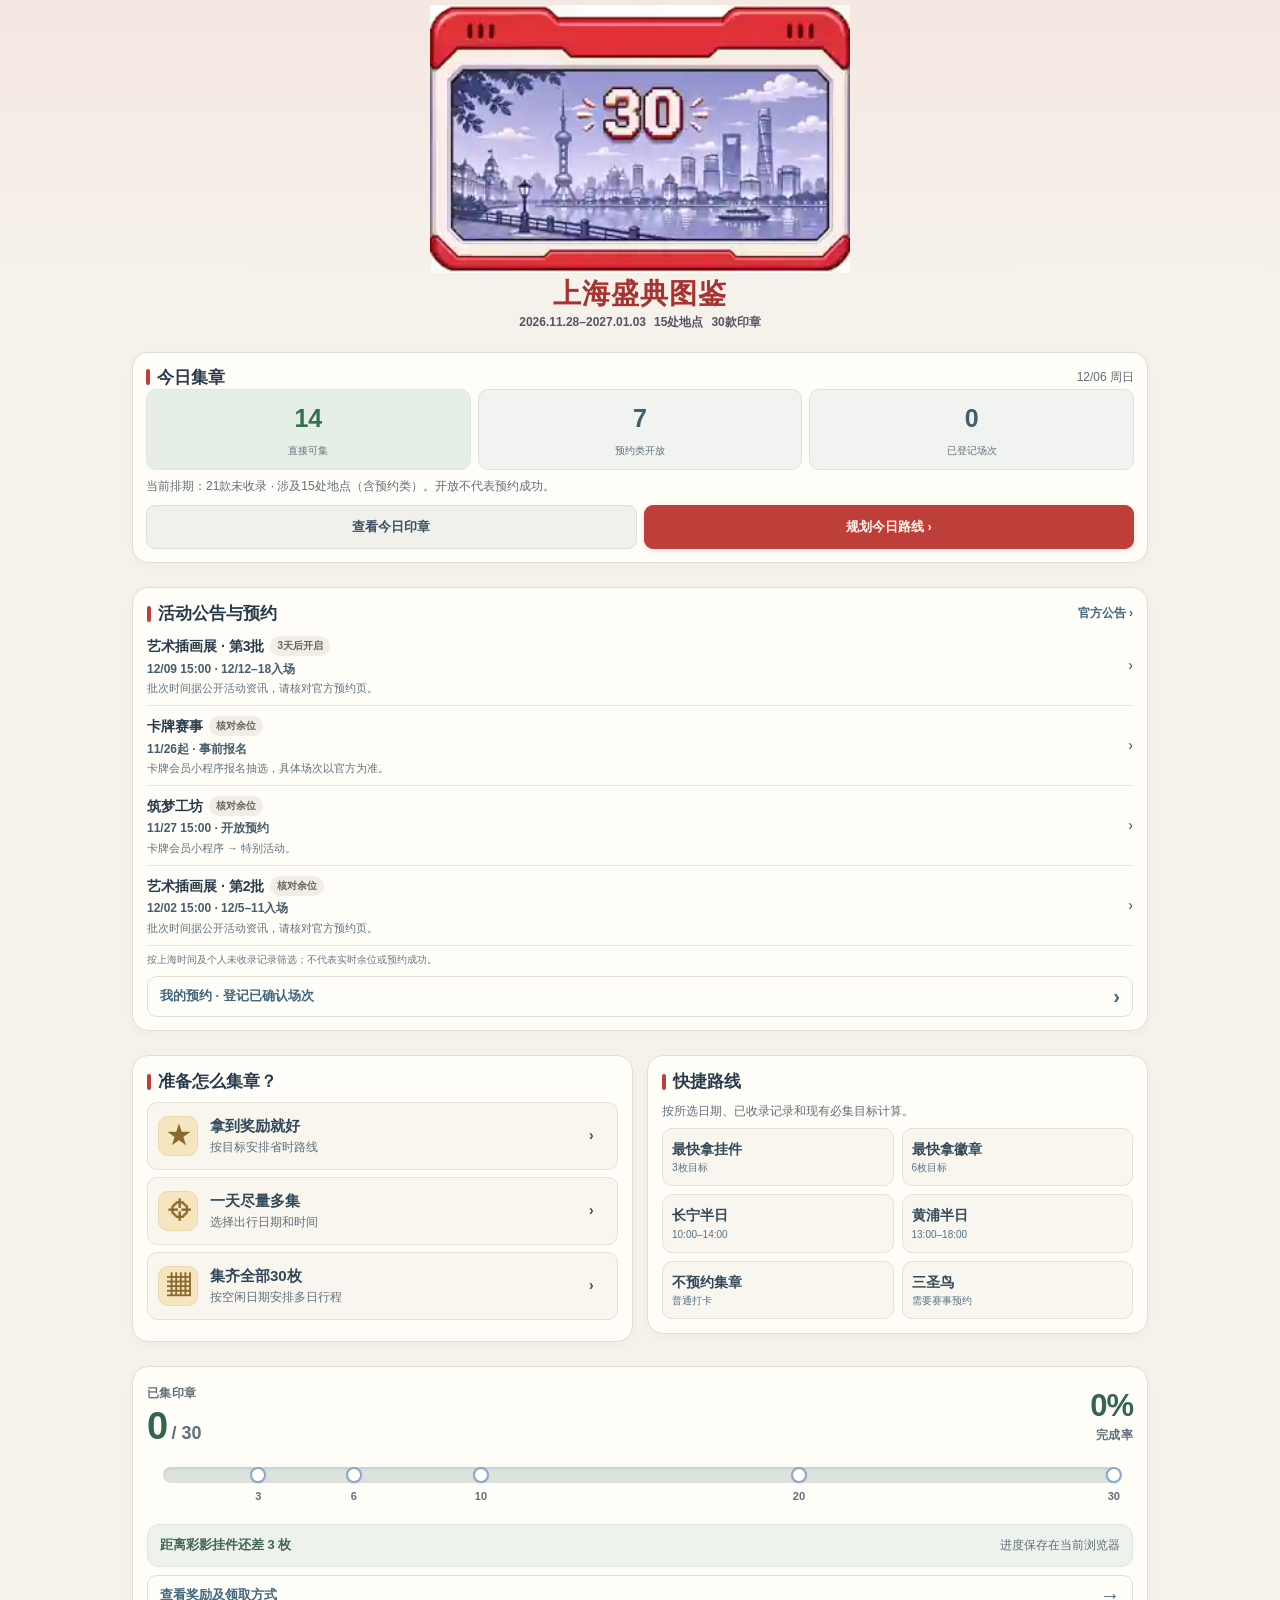
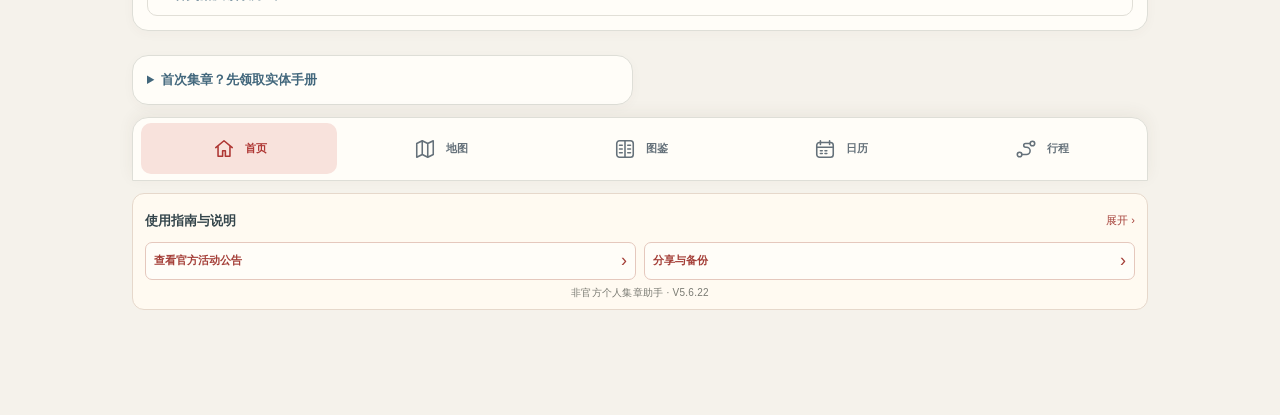
==== commit 8cf9c1f2: "v5.6.22: achievement constraints and shortest-distance pedestrian-first routes" ====
--- a/silhouette/index.html
+++ b/silhouette/index.html
@@ -149,7 +149,7 @@
 
 
 
-/* V5.6.20: illustration first; two separate text lines beneath */
+/* V5.6.22: illustration first; two separate text lines beneath */
 header.pixel-header{position:relative;isolation:isolate;box-sizing:border-box;min-height:0;height:auto;margin:5px 0 0;padding:0 0 9px;border:0;border-radius:0;background:transparent;box-shadow:none;display:flex;flex-direction:column;align-items:center;text-align:center;color:#302c40}
 header.pixel-header .pixel-banner{position:static;display:block;width:100%;height:auto;max-width:360px;max-height:none;object-fit:contain;margin:0 auto;pointer-events:none}
 header.pixel-header .hero-content{position:relative;inset:auto;width:100%;max-width:100%;padding:0;margin:4px 0 0;background:none;border:0;border-radius:0}
@@ -163,7 +163,7 @@
 @media(max-width:360px){header.pixel-header .hero-facts{gap:5px}.compact-head header.pixel-header{margin:0 -9px}}
 @media(min-width:660px){body:not(.compact-head) header.pixel-header .pixel-banner{max-width:420px}body:not(.compact-head) header.pixel-header h1{font-size:28px}body:not(.compact-head) header.pixel-header .hero-facts span{font-size:12px}}
 
-/* V5.6.20: monochrome pixel sprites, no silhouette tint */
+/* V5.6.22: monochrome pixel sprites, no silhouette tint */
 .dex-art img,.is-done .dex-art img{filter:none;transform:none;image-rendering:pixelated;object-fit:contain}
 .dex-tile.pixel-dex-tile .tile-check{min-height:0;padding:8px 4px 2px;gap:0}
 .dex-tile.pixel-dex-tile .dex-id{align-self:center;margin:0;font-size:11px;line-height:1.3;letter-spacing:.4px}
@@ -174,15 +174,15 @@
 .dex-tile.pixel-dex-tile.is-done .dex-id{font-weight:800}
 @media(max-width:360px){.dex-tile.pixel-dex-tile .dex-art{height:72px}}
 
-/* V5.6.20 offline network estimates */
+/* V5.6.22 offline network estimates */
 .district-options,.district-result{border:1px solid #e7d5d3;border-radius:14px;padding:12px;margin:12px 0;background:#fff}.district-options summary{font-weight:700;color:#a52d32;cursor:pointer}.district-options summary small{display:block;font-weight:400;color:#777;margin:3px 0}.district-head{display:flex;align-items:center;justify-content:space-between;gap:8px;flex-wrap:wrap}.district-head strong,.district-head b,.district-summary b{color:#a52d32}.district-summary{padding:9px 0;border-top:1px solid #eee;margin-top:8px}.district-summary p{font-size:13px;line-height:1.5;margin:5px 0}.district-summary small,.district-head small{font-size:11px;color:#686868;display:block}.district-summary button{font-size:12px;margin-top:7px;padding:7px 10px}.district-leg{font-size:12px;color:#a52d32;font-weight:600;margin:6px 0}.district-result .muted{margin:7px 0 0}
 </style></head><body class="booting"><main><header class="pixel-header"><img class="pixel-banner" src="[data-uri]" alt="30周年主题上海像素风景：外滩、东方明珠、陆家嘴和黄浦江" width="320" height="204"><div class="hero-content"><h1>上海盛典图鉴</h1><p class="hero-facts"><span>2026.11.28–2027.01.03</span><span>15处地点</span><span>30款印章</span></p></div></header><p id="startupGate" class="startup-status" role="status">正在准备图鉴并读取集章记录。如长时间未就绪，请刷新页面。</p>
 <div id="home"><section class="panel home-remind" id="homeNotices"><div class="flex"><h2>活动公告与预约</h2><a class="action" href="#" data-official="https://www.pokemon.cn/tcg/campaign/24854.html">官方公告 ›</a></div><div id="homeReminder"></div><button disabled data-boot-disabled="1" type="button" class="reward-more" data-tab="bookings">我的预约 · 登记已确认场次 <span aria-hidden="true">›</span></button></section><section class="panel" id="homeDashboard"></section><section class="panel" id="homeTodayBookings" hidden></section><section class="panel" id="homeSaved" hidden></section><section class="panel home-task"><h2>准备怎么集章？</h2><button disabled data-boot-disabled="1" class="task-card" type="button" data-task="reward"><span class="task-symbol">★</span><span><strong>拿到奖励就好</strong><small>按目标安排省时路线</small></span><span aria-hidden="true">›</span></button><button disabled data-boot-disabled="1" class="task-card" type="button" data-task="max"><span class="task-symbol">⌖</span><span><strong>一天尽量多集</strong><small>选择出行日期和时间</small></span><span aria-hidden="true">›</span></button><button disabled data-boot-disabled="1" class="task-card" type="button" data-task="all"><span class="task-symbol">▦</span><span><strong>集齐全部30枚</strong><small>按空闲日期安排多日行程</small></span><span aria-hidden="true">›</span></button></section><section class="panel home-shortcuts"><h2>快捷路线</h2><p class="muted">按所选日期、已收录记录和现有必集目标计算。</p><div id="shortcuts" class="shortcut-grid"><button disabled data-boot-disabled="1" data-preset="3">最快拿挂件<small>3枚目标</small></button><button disabled data-boot-disabled="1" data-preset="6">最快拿徽章<small>6枚目标</small></button><button disabled data-boot-disabled="1" data-preset="changning">长宁半日<small>10:00–14:00</small></button><button disabled data-boot-disabled="1" data-preset="center">黄浦半日<small>13:00–18:00</small></button><button disabled data-boot-disabled="1" data-preset="walk">不预约集章<small>普通打卡</small></button><button disabled data-boot-disabled="1" data-preset="birds">三圣鸟<small>需要赛事预约</small></button></div></section><section class="panel reward-panel" aria-label="集章进度与奖励"><div class="reward-head"><div><small>已集印章</small><div class="count" id="count">0<span> / 30</span></div></div><div class="reward-percent"><strong id="rewardPercent">0%</strong><small>完成率</small></div></div><div class="reward-track"><div class="progress" role="progressbar" aria-label="已集章数量" aria-valuemin="0" aria-valuemax="30" aria-valuenow="0" id="rewardTrack"><i id="progress" style="width:0%"></i></div><div class="milestones" id="milestones" aria-hidden="true"></div></div><div class="reward-next" aria-live="polite"><span id="nextReward">距离彩影挂件还差3枚</span><small id="saveStatus">正在读取记录</small></div><button disabled data-boot-disabled="1" class="reward-more" type="button" data-tab="rewards">查看奖励及领取方式 <span aria-hidden="true">→</span></button></section><section class="panel home-handbook"><details><summary>首次集章？先领取实体手册</summary><p>现场拍照打卡并发布带 #宝可梦30周年上海盛典 的小红书笔记。手册共20万本，每人限领一本，领完即止。</p><a href="#" data-official="https://www.pokemon.cn/tcg/campaign/24854.html">查看领取规则 ›</a></details></section></div>
 <nav class="tabs bottom-nav" aria-label="页面切换"><button disabled data-boot-disabled="1" type="button" id="tabHome" class="primary" aria-current="page" data-tab="home"><span class="tab-icon" aria-hidden="true"><svg viewBox="0 0 24 24" fill="none" stroke="currentColor" stroke-width="1.7" stroke-linecap="round" stroke-linejoin="round"><path d="M3 10.5 12 3l9 7.5M5.5 9v11h5v-6h3v6h5V9"/></svg></span>首页</button><button disabled data-boot-disabled="1" type="button" id="tabMap"  data-tab="map"><span class="tab-icon" aria-hidden="true"><svg viewBox="0 0 24 24" fill="none" stroke="currentColor" stroke-width="1.7" stroke-linecap="round" stroke-linejoin="round"><path d="M3 6 9 3l6 3 6-3v15l-6 3-6-3-6 3zM9 3v15M15 6v15"/></svg></span>地图</button><button disabled data-boot-disabled="1" type="button" id="tabList"  data-tab="list"><span class="tab-icon" aria-hidden="true"><svg viewBox="0 0 24 24" fill="none" stroke="currentColor" stroke-width="1.7" stroke-linecap="round" stroke-linejoin="round"><rect x="3" y="3" width="18" height="18" rx="3"/><path d="M12 3v18M6 8h3M15 8h3M6 12h3M15 12h3M6 16h3M15 16h3"/></svg></span>图鉴</button><button disabled data-boot-disabled="1" type="button" id="tabDates"  data-tab="dates"><span class="tab-icon" aria-hidden="true"><svg viewBox="0 0 24 24" fill="none" stroke="currentColor" stroke-width="1.7" stroke-linecap="round" stroke-linejoin="round"><rect x="3" y="5" width="18" height="16" rx="3"/><path d="M7 3v4M17 3v4M3 10h18M7 14h2M12 14h2M7 17h2M12 17h2"/></svg></span>日历</button><button disabled data-boot-disabled="1" type="button" id="tabPlan"  data-tab="plan"><span class="tab-icon" aria-hidden="true"><svg viewBox="0 0 24 24" fill="none" stroke="currentColor" stroke-width="1.7" stroke-linecap="round" stroke-linejoin="round"><circle cx="5" cy="18" r="2.5"/><circle cx="19" cy="6" r="2.5"/><path d="M7.5 18h5a4 4 0 0 0 0-8h-1a2 2 0 0 1 0-4h5"/></svg></span>行程</button></nav>
-<section id="map" class="panel hidden"><h2>集章地图</h2><p class="muted">地图数字为固定地点编号，与下方列表一致；可集数量另行显示。位置为示意，导航请以实际地址为准。</p><div class="grid"><label class="field">日期<input disabled data-boot-disabled="1" id="mapDate" type="date" min="2026-11-28" max="2027-01-03" value="2026-11-28"></label><label class="field">区域<select disabled data-boot-disabled="1" id="mapRegion"><option value="">全上海</option></select></label><label class="field">活动<select disabled data-boot-disabled="1" id="mapKind"><option value="">全部</option><option value="walk">直接打卡</option><option value="exhibition">展览</option><option value="workshop">工坊</option><option value="card">卡牌</option></select></label><label class="field">显示<select disabled data-boot-disabled="1" id="mapRemaining"><option value="yes">只看未集</option><option value="all">全部</option></select></label></div><div class="goal-box map-goal-box"><h3>集章目标</h3><div id="mapGoalMode" class="goal-mode" role="group" aria-label="目标方式"><button type="button" disabled data-boot-disabled="1" data-target-mode="total" class="primary">累计达标</button><button type="button" disabled data-boot-disabled="1" data-target-mode="new">本次新增</button></div><div id="mapGoalOptions" class="goal-options" role="group" aria-label="集章数量"><button type="button" disabled data-boot-disabled="1" data-goal="3">3枚</button><button type="button" disabled data-boot-disabled="1" data-goal="6">6枚</button><button type="button" disabled data-boot-disabled="1" data-goal="10">10枚</button><button type="button" disabled data-boot-disabled="1" data-goal="20">20枚</button><button type="button" disabled data-boot-disabled="1" data-goal="30">30枚</button><button type="button" disabled data-boot-disabled="1" data-goal="0">尽量多集</button></div><p id="mapGoalHint" class="goal-progress" aria-live="polite"></p><button type="button" disabled data-boot-disabled="1" data-map-plan="any" class="map-any-plan">不限起点 · 规划路线 ›</button></div><section class="map-hubs" aria-label="常用出发地"><h3>常用出发地 <small>点击即规划</small></h3><div class="map-hub-label">火车站</div><div class="map-hub-grid"><button type="button" disabled data-boot-disabled="1" data-map-plan="hub0" aria-label="从上海虹桥站出发规划行程">上海虹桥站</button><button type="button" disabled data-boot-disabled="1" data-map-plan="hub1" aria-label="从上海站出发规划行程">上海站</button><button type="button" disabled data-boot-disabled="1" data-map-plan="hub2" aria-label="从上海南站出发规划行程">上海南站</button></div><div class="map-hub-label">地铁站</div><div class="map-hub-grid metro"><button type="button" disabled data-boot-disabled="1" data-map-plan="hub3" aria-label="从人民广场出发规划行程">人民广场</button><button type="button" disabled data-boot-disabled="1" data-map-plan="hub4" aria-label="从静安寺出发规划行程">静安寺</button><button type="button" disabled data-boot-disabled="1" data-map-plan="hub5" aria-label="从陆家嘴出发规划行程">陆家嘴</button><button type="button" disabled data-boot-disabled="1" data-map-plan="hub6" aria-label="从徐家汇出发规划行程">徐家汇</button></div><p class="muted">按地图所选日期与区域规划，自动优化首站。</p></section><div id="exploreMap"></div><div id="exploreDetail" aria-live="polite"></div><div id="exploreList"></div></section><section id="plan" class="panel hidden"><div id="tripShelf" hidden></div><div id="savedTrip" class="saved-trip" hidden></div><div class="flex"><h2>规划集章路线</h2><button disabled data-boot-disabled="1" type="button" data-tab="bookings">我的预约 ›</button></div><div class="planner-layout"><div class="planner-settings"><div id="reminders" class="trip-reminders"></div><div class="goal-box"><label class="field" for="goal">想集到几枚？</label><div id="goalMode" class="goal-mode" role="group" aria-label="目标方式"><button type="button" disabled data-boot-disabled="1" data-target-mode="total" class="primary">累计达标</button><button type="button" disabled data-boot-disabled="1" data-target-mode="new">本次新增</button></div><div class="goal-options" id="goalOptions" role="group" aria-label="集章目标"><button disabled data-boot-disabled="1" data-goal="3">3枚<small>挂件</small></button><button disabled data-boot-disabled="1" data-goal="6">6枚<small>徽章</small></button><button disabled data-boot-disabled="1" data-goal="10">10枚<small>新星</small></button><button disabled data-boot-disabled="1" data-goal="20">20枚<small>达人</small></button><button disabled data-boot-disabled="1" data-goal="30">30枚<small>大师</small></button><button disabled data-boot-disabled="1" data-goal="0" class="primary">尽量多集<small>单日</small></button></div><input disabled data-boot-disabled="1" type="hidden" id="goal" value="0"><p class="goal-progress" id="goalHint" aria-live="polite"></p><details class="must-details"><summary>指定必集印章 <span id="mustCount"></span></summary><p class="muted">优先安排选中的印章，需预约的项目须先登记场次。</p><div id="mustGrid" class="must-grid"></div><button disabled data-boot-disabled="1" id="clearMust" type="button">清除选择</button></details><label class="field">路线偏好<select disabled data-boot-disabled="1" id="routeStyle"><option value="fast">严格最短时间</option><option value="smooth" selected>少绕路／就近连游（最多多10分钟）</option><option value="few">少跑地点（兼顾时间）</option><option value="max">多集印章</option></select></label><label class="claim-option" id="claimOption" hidden><input disabled data-boot-disabled="1" type="checkbox" id="claimLast"> 尽量在可领奖的地点结束</label></div><div id="scriptNotice" class="note" style="color:#a44f16">正在载入小工具。若长时间无响应，请刷新页面。</div><div class="date-picker-head"><strong>出行日期</strong><small>左右滑动选择</small></div><div class="availability-presets" role="group" aria-label="常用出行模式"><button type="button" data-availability="all">全天自由</button><button type="button" data-availability="weekend">周末出行</button><button type="button" data-availability="evening">下班后</button></div><div id="quickDates" class="quick-dates" aria-label="活动日期"></div><div id="timePresets" class="time-presets" aria-label="出行时段"><button disabled data-boot-disabled="1" type="button" data-time="10:00|22:00">全天</button><button disabled data-boot-disabled="1" type="button" data-time="10:00|14:00">上午</button><button disabled data-boot-disabled="1" type="button" data-time="13:00|18:00">下午</button><button disabled data-boot-disabled="1" type="button" data-time="18:00|22:00">下班后</button></div><details class="advanced-settings" id="routeDetails"><summary>出发地点、区域及精确时间 <small id="routeSettingsSummary"></small></summary><div class="grid"><label class="field">集章日期<input disabled data-boot-disabled="1" id="date" type="date" min="2026-11-28" max="2027-01-03" value="2026-11-28"></label><label class="field">路线范围<select disabled data-boot-disabled="1" id="region"><option value="">全上海</option><option value="长宁区">长宁区</option><option value="杨浦区">杨浦区</option><option value="嘉定区">嘉定区</option><option value="黄浦区">黄浦区</option><option value="普陀区">普陀区</option><option value="徐汇区">徐汇区</option><option value="浦东新区">浦东新区</option><option value="静安区">静安区</option></select></label><label class="field">开始时间<input disabled data-boot-disabled="1" id="start" type="time" value="10:00"></label><label class="field">结束时间<input disabled data-boot-disabled="1" id="end" type="time" value="22:00"></label><label class="field">手动出发地<select disabled data-boot-disabled="1" id="origin"><option value="any">不限起点（从第一站开始计时）</option><optgroup label="常用出发地（参考位置）"><option value="hub0">上海虹桥站</option><option value="hub1">上海站</option><option value="hub2">上海南站</option><option value="hub3" selected>人民广场地铁站</option><option value="hub4">静安寺地铁站</option><option value="hub5">陆家嘴地铁站</option><option value="hub6">徐家汇地铁站</option></optgroup><optgroup label="集章地点（也可作附近出发参考）"><option value="0">中山公园龙之梦 · 长宁路1018号 · 龙之梦城市生活中心</option><option value="1">五角场万达广场 · 淞沪路77号 · 五角场万达广场</option><option value="2">南翔印象城MEGA · 陈翔公路2299号 · 上海南翔印象城MEGA</option><option value="3">虹桥南丰城 · 遵义路100号 · 虹桥南丰城南区3楼L310</option><option value="4">拉法耶文化艺术中心 · 复兴中路323号 · 拉法耶文化艺术中心</option><option value="5">环球港 · 中山北路3300号 · 上海月星环球港B2100</option><option value="6">美罗城 · 肇嘉浜路1111号 · 美罗城[A]段第[二]层[2-4A、2-4B]单元</option><option value="7">上海荟聚 · 金钟路788号 · 荟聚B1C05B商铺</option><option value="8">华润时代广场 · 张杨路500号 · 华润时代广场</option><option value="9">宏伊国际广场 · 南京东路299号 · 宏伊国际广场一层S-115</option><option value="10">BFC外滩金融中心 · 中山东二路600号 · 上海BFC外滩金融中心南区1FS108</option><option value="11">静安大悦城 · 西藏北路166号 · 静安大悦城南座2F-03、2F-04室（KKV店）</option><option value="12">长宁来福士 · 长宁路1191号 · 长宁来福士西区一楼01-03铺位</option><option value="13">湖滨道 · 湖滨路150号 · L1-E05单元</option><option value="14">上海广场 · 淮海中路138号 · 地上一层110单元</option></optgroup></select></label><label class="field">路线使用的出发地<select id="originSource"><option value="manual">手动选择的出发地</option><option value="gps" id="originGpsOption" disabled>当前位置（需先授权）</option></select></label><div class="distance-panel" id="distancePanel"><h3>附近集章场馆</h3><p class="muted">两个出发地独立比较；位置仅在当前页面内存使用，不保存、不上传。</p><div class="distance-actions"><button type="button" id="locateOnce">授权定位 / 刷新</button><button type="button" id="clearGps" hidden>清除定位</button></div><p id="locationStatus" class="muted" aria-live="polite">尚未定位，手动选择不受影响。</p><label class="field">场馆筛选<select id="nearbyScope"><option value="all">全部场馆（所选区域）</option><option value="available">仅当天可安排的未收录场馆</option></select></label><details open><summary>从手动出发地 · 距离排行</summary><div id="manualDistances"></div></details><details open><summary>从当前位置 · 距离排行</summary><div id="gpsDistances"></div></details><p class="muted">按预计交通时间排序；显示直线距离作参考。预约须登记后才计入可安排数量。</p></div><label class="field">首站安排<select disabled data-boot-disabled="1" id="firstPolicy"><option value="nearest" selected>最近首站＋全程最短</option><option value="overall">不限首站（预约优先）</option><option value="fixed">指定首个集章点（单日）</option></select></label><label class="field" id="firstVenueField" hidden>指定首站<select disabled data-boot-disabled="1" id="firstVenue"><option value="">请选择首站</option><option value="0">中山公园龙之梦 · 长宁路1018号 · 龙之梦城市生活中心</option><option value="1">五角场万达广场 · 淞沪路77号 · 五角场万达广场</option><option value="2">南翔印象城MEGA · 陈翔公路2299号 · 上海南翔印象城MEGA</option><option value="3">虹桥南丰城 · 遵义路100号 · 虹桥南丰城南区3楼L310</option><option value="4">拉法耶文化艺术中心 · 复兴中路323号 · 拉法耶文化艺术中心</option><option value="5">环球港 · 中山北路3300号 · 上海月星环球港B2100</option><option value="6">美罗城 · 肇嘉浜路1111号 · 美罗城[A]段第[二]层[2-4A、2-4B]单元</option><option value="7">上海荟聚 · 金钟路788号 · 荟聚B1C05B商铺</option><option value="8">华润时代广场 · 张杨路500号 · 华润时代广场</option><option value="9">宏伊国际广场 · 南京东路299号 · 宏伊国际广场一层S-115</option><option value="10">BFC外滩金融中心 · 中山东二路600号 · 上海BFC外滩金融中心南区1FS108</option><option value="11">静安大悦城 · 西藏北路166号 · 静安大悦城南座2F-03、2F-04室（KKV店）</option><option value="12">长宁来福士 · 长宁路1191号 · 长宁来福士西区一楼01-03铺位</option><option value="13">湖滨道 · 湖滨路150号 · L1-E05单元</option><option value="14">上海广场 · 淮海中路138号 · 地上一层110单元</option></select></label><label class="field">交通方式<select disabled data-boot-disabled="1" id="mode"><option value="public" selected>公交＋地铁＋步行（离线估算）</option><option value="metro">地铁＋步行（离线估算）</option><option value="taxi">出租车（估算）</option></select></label></div></details><details class="advanced-settings"><summary>停留时间与预约设置</summary><div class="grid"><label class="field">每站打卡时间（分钟）<input disabled data-boot-disabled="1" id="dwell" type="number" min="5" max="90" value="15"></label><label class="field">用餐及排队预留（分钟）<input disabled data-boot-disabled="1" id="buffer" type="number" min="0" max="240" value="60"></label></div><label style="display:flex;align-items:center;gap:8px;margin:4px 0 12px"><input disabled data-boot-disabled="1" type="checkbox" id="useSlots" checked> 加入已预约的活动</label></details><button disabled data-boot-disabled="1" class="primary" style="width:100%" id="compute">生成推荐路线</button><details class="district-options" open><summary>推荐片区组合 <small>按当前日期及收录进度</small></summary><p class="muted">默认「少绕路／就近连游」自动比较；若想指定组合，可加入必集，不会取消原有选择。</p><div id="districtCandidates"></div></details><details class="advanced-settings route-help"><summary>路线计算与预约说明</summary><p class="note">集章时间为10:00–22:00。工坊、卡牌赛及插画展请先预约，再到「我的预约」登记场次。<br>按所选目标及路线偏好安排未集印章，交通时间仅供参考。选择附近车站或集章点可作出发参考；不限起点时请另计前往首站的时间。默认先选预计交通最短的可行首站，再遍历剩余场馆；少绕路方案最多比严格最短路线多10分钟，优先减少跨江与路程；优先连续安排外滩、中山公园、长宁及新天地的就近场馆组合（不影响已安排预约、必集印章与目标；不增加跨江）。若最近首站导致错过已登记预约，自动尝试其他首站；手动指定首站仍保持不变。片区候选随日期、预约、出行时段和进度变化。坐标及交通耗时仅供估算，定位由用户主动触发，距离排行实时重新计算。</p></details></div><div class="planner-results"><div class="result-heading"><h3>当日路线</h3><small>按预计到达时间排列</small></div><div class="compare-bar"><button type="button" id="compareRoutes">对比路线方案</button><small>保留同一日期与预约约束</small></div><div id="routeChoices" aria-live="polite"></div><div id="route" aria-live="polite" tabindex="-1"></div><div class="multi-box" id="multiBox"><h3>分几天集？</h3><p class="muted">沿用上面的出发地点、时间和交通设置。每一天重新从所选起点出发。</p><div class="grid"><label class="field">最晚出行日期<input disabled data-boot-disabled="1" id="lastDay" type="date" min="2026-11-28" max="2027-01-03" value="2027-01-03"></label><label class="field">哪天有空<select disabled data-boot-disabled="1" id="dayMode"><option value="all">不限</option><option value="weekend">只看周末</option><option value="weekday">只看工作日</option></select></label></div><details class="custom-days"><summary>指定我有空的日期（可选）</summary><div id="customDays" class="custom-days-grid"></div><button disabled data-boot-disabled="1" type="button" id="clearCustomDays">取消指定日期</button></details><button disabled data-boot-disabled="1" id="multiCompute" style="width:100%">推荐多日行程</button><div id="multiResult" aria-live="polite"></div></div></div></div></section>
+<section id="map" class="panel hidden"><h2>集章地图</h2><p class="muted">地图数字为固定地点编号，与下方列表一致；可集数量另行显示。位置为示意，导航请以实际地址为准。</p><div class="grid"><label class="field">日期<input disabled data-boot-disabled="1" id="mapDate" type="date" min="2026-11-28" max="2027-01-03" value="2026-11-28"></label><label class="field">区域<select disabled data-boot-disabled="1" id="mapRegion"><option value="">全上海</option></select></label><label class="field">活动<select disabled data-boot-disabled="1" id="mapKind"><option value="">全部</option><option value="walk">直接打卡</option><option value="exhibition">展览</option><option value="workshop">工坊</option><option value="card">卡牌</option></select></label><label class="field">显示<select disabled data-boot-disabled="1" id="mapRemaining"><option value="yes">只看未集</option><option value="all">全部</option></select></label></div><div class="goal-box map-goal-box"><h3>集章目标</h3><div id="mapGoalMode" class="goal-mode" role="group" aria-label="目标方式"><button type="button" disabled data-boot-disabled="1" data-target-mode="total" class="primary">累计达标</button><button type="button" disabled data-boot-disabled="1" data-target-mode="new">本次新增</button></div><div id="mapGoalOptions" class="goal-options" role="group" aria-label="集章数量"><button type="button" disabled data-boot-disabled="1" data-goal="3">3枚</button><button type="button" disabled data-boot-disabled="1" data-goal="6">6枚</button><button type="button" disabled data-boot-disabled="1" data-goal="10">10枚</button><button type="button" disabled data-boot-disabled="1" data-goal="20">20枚</button><button type="button" disabled data-boot-disabled="1" data-goal="30">30枚</button><button type="button" disabled data-boot-disabled="1" data-goal="0">尽量多集</button></div><p id="mapGoalHint" class="goal-progress" aria-live="polite"></p><button type="button" disabled data-boot-disabled="1" data-map-plan="any" class="map-any-plan">不限起点 · 规划路线 ›</button></div><section class="map-hubs" aria-label="常用出发地"><h3>常用出发地 <small>点击即规划</small></h3><div class="map-hub-label">火车站</div><div class="map-hub-grid"><button type="button" disabled data-boot-disabled="1" data-map-plan="hub0" aria-label="从上海虹桥站出发规划行程">上海虹桥站</button><button type="button" disabled data-boot-disabled="1" data-map-plan="hub1" aria-label="从上海站出发规划行程">上海站</button><button type="button" disabled data-boot-disabled="1" data-map-plan="hub2" aria-label="从上海南站出发规划行程">上海南站</button></div><div class="map-hub-label">地铁站</div><div class="map-hub-grid metro"><button type="button" disabled data-boot-disabled="1" data-map-plan="hub3" aria-label="从人民广场出发规划行程">人民广场</button><button type="button" disabled data-boot-disabled="1" data-map-plan="hub4" aria-label="从静安寺出发规划行程">静安寺</button><button type="button" disabled data-boot-disabled="1" data-map-plan="hub5" aria-label="从陆家嘴出发规划行程">陆家嘴</button><button type="button" disabled data-boot-disabled="1" data-map-plan="hub6" aria-label="从徐家汇出发规划行程">徐家汇</button></div><p class="muted">按地图所选日期与区域规划，自动优化首站。</p></section><div id="exploreMap"></div><div id="exploreDetail" aria-live="polite"></div><div id="exploreList"></div></section><section id="plan" class="panel hidden"><div id="tripShelf" hidden></div><div id="savedTrip" class="saved-trip" hidden></div><div class="flex"><h2>规划集章路线</h2><button disabled data-boot-disabled="1" type="button" data-tab="bookings">我的预约 ›</button></div><div class="planner-layout"><div class="planner-settings"><div id="reminders" class="trip-reminders"></div><div class="goal-box"><label class="field" for="goal">想集到几枚？</label><div id="goalMode" class="goal-mode" role="group" aria-label="目标方式"><button type="button" disabled data-boot-disabled="1" data-target-mode="total" class="primary">累计达标</button><button type="button" disabled data-boot-disabled="1" data-target-mode="new">本次新增</button></div><div class="goal-options" id="goalOptions" role="group" aria-label="集章目标"><button disabled data-boot-disabled="1" data-goal="3">3枚<small>挂件</small></button><button disabled data-boot-disabled="1" data-goal="6">6枚<small>徽章</small></button><button disabled data-boot-disabled="1" data-goal="10">10枚<small>新星</small></button><button disabled data-boot-disabled="1" data-goal="20">20枚<small>达人</small></button><button disabled data-boot-disabled="1" data-goal="30">30枚<small>大师</small></button><button disabled data-boot-disabled="1" data-goal="0" class="primary">尽量多集<small>单日</small></button></div><input disabled data-boot-disabled="1" type="hidden" id="goal" value="0"><p class="goal-progress" id="goalHint" aria-live="polite"></p><details class="must-details"><summary>指定必集印章 <span id="mustCount"></span></summary><p class="muted">优先安排选中的印章，需预约的项目须先登记场次。</p><div id="mustGrid" class="must-grid"></div><button disabled data-boot-disabled="1" id="clearMust" type="button">清除选择</button></details><label class="field">路线偏好<select disabled data-boot-disabled="1" id="routeStyle"><option value="fast">严格最短时间</option><option value="smooth" selected>成就优先／最短移动距离</option><option value="few">少跑地点（兼顾时间）</option><option value="max">多集印章</option></select></label><label class="claim-option"><input id="autoAchievement" type="checkbox"> 额外优先解锁任一成就（可能增加路程）</label><label class="claim-option" id="claimOption" hidden><input disabled data-boot-disabled="1" type="checkbox" id="claimLast"> 尽量在可领奖的地点结束</label></div><div id="scriptNotice" class="note" style="color:#a44f16">正在载入小工具。若长时间无响应，请刷新页面。</div><div class="date-picker-head"><strong>出行日期</strong><small>左右滑动选择</small></div><div class="availability-presets" role="group" aria-label="常用出行模式"><button type="button" data-availability="all">全天自由</button><button type="button" data-availability="weekend">周末出行</button><button type="button" data-availability="evening">下班后</button></div><div id="quickDates" class="quick-dates" aria-label="活动日期"></div><div id="timePresets" class="time-presets" aria-label="出行时段"><button disabled data-boot-disabled="1" type="button" data-time="10:00|22:00">全天</button><button disabled data-boot-disabled="1" type="button" data-time="10:00|14:00">上午</button><button disabled data-boot-disabled="1" type="button" data-time="13:00|18:00">下午</button><button disabled data-boot-disabled="1" type="button" data-time="18:00|22:00">下班后</button></div><details class="advanced-settings" id="routeDetails"><summary>出发地点、区域及精确时间 <small id="routeSettingsSummary"></small></summary><div class="grid"><label class="field">集章日期<input disabled data-boot-disabled="1" id="date" type="date" min="2026-11-28" max="2027-01-03" value="2026-11-28"></label><label class="field">路线范围<select disabled data-boot-disabled="1" id="region"><option value="">全上海</option><option value="长宁区">长宁区</option><option value="杨浦区">杨浦区</option><option value="嘉定区">嘉定区</option><option value="黄浦区">黄浦区</option><option value="普陀区">普陀区</option><option value="徐汇区">徐汇区</option><option value="浦东新区">浦东新区</option><option value="静安区">静安区</option></select></label><label class="field">开始时间<input disabled data-boot-disabled="1" id="start" type="time" value="10:00"></label><label class="field">结束时间<input disabled data-boot-disabled="1" id="end" type="time" value="22:00"></label><label class="field">手动出发地<select disabled data-boot-disabled="1" id="origin"><option value="any">不限起点（从第一站开始计时）</option><optgroup label="常用出发地（参考位置）"><option value="hub0">上海虹桥站</option><option value="hub1">上海站</option><option value="hub2">上海南站</option><option value="hub3" selected>人民广场地铁站</option><option value="hub4">静安寺地铁站</option><option value="hub5">陆家嘴地铁站</option><option value="hub6">徐家汇地铁站</option></optgroup><optgroup label="集章地点（也可作附近出发参考）"><option value="0">中山公园龙之梦 · 长宁路1018号 · 龙之梦城市生活中心</option><option value="1">五角场万达广场 · 淞沪路77号 · 五角场万达广场</option><option value="2">南翔印象城MEGA · 陈翔公路2299号 · 上海南翔印象城MEGA</option><option value="3">虹桥南丰城 · 遵义路100号 · 虹桥南丰城南区3楼L310</option><option value="4">拉法耶文化艺术中心 · 复兴中路323号 · 拉法耶文化艺术中心</option><option value="5">环球港 · 中山北路3300号 · 上海月星环球港B2100</option><option value="6">美罗城 · 肇嘉浜路1111号 · 美罗城[A]段第[二]层[2-4A、2-4B]单元</option><option value="7">上海荟聚 · 金钟路788号 · 荟聚B1C05B商铺</option><option value="8">华润时代广场 · 张杨路500号 · 华润时代广场</option><option value="9">宏伊国际广场 · 南京东路299号 · 宏伊国际广场一层S-115</option><option value="10">BFC外滩金融中心 · 中山东二路600号 · 上海BFC外滩金融中心南区1FS108</option><option value="11">静安大悦城 · 西藏北路166号 · 静安大悦城南座2F-03、2F-04室（KKV店）</option><option value="12">长宁来福士 · 长宁路1191号 · 长宁来福士西区一楼01-03铺位</option><option value="13">湖滨道 · 湖滨路150号 · L1-E05单元</option><option value="14">上海广场 · 淮海中路138号 · 地上一层110单元</option></optgroup></select></label><label class="field">路线使用的出发地<select id="originSource"><option value="manual">手动选择的出发地</option><option value="gps" id="originGpsOption" disabled>当前位置（需先授权）</option></select></label><div class="distance-panel" id="distancePanel"><h3>附近集章场馆</h3><p class="muted">两个出发地独立比较；位置仅在当前页面内存使用，不保存、不上传。</p><div class="distance-actions"><button type="button" id="locateOnce">授权定位 / 刷新</button><button type="button" id="clearGps" hidden>清除定位</button></div><p id="locationStatus" class="muted" aria-live="polite">尚未定位，手动选择不受影响。</p><label class="field">场馆筛选<select id="nearbyScope"><option value="all">全部场馆（所选区域）</option><option value="available">仅当天可安排的未收录场馆</option></select></label><details open><summary>从手动出发地 · 距离排行</summary><div id="manualDistances"></div></details><details open><summary>从当前位置 · 距离排行</summary><div id="gpsDistances"></div></details><p class="muted">按预计交通时间排序；显示直线距离作参考。预约须登记后才计入可安排数量。</p></div><label class="field">首站安排<select disabled data-boot-disabled="1" id="firstPolicy"><option value="overall" selected>全局最优（成就与距离）</option><option value="nearest">最近可行首站优先</option><option value="fixed">指定首个集章点（单日）</option></select></label><label class="field" id="firstVenueField" hidden>指定首站<select disabled data-boot-disabled="1" id="firstVenue"><option value="">请选择首站</option><option value="0">中山公园龙之梦 · 长宁路1018号 · 龙之梦城市生活中心</option><option value="1">五角场万达广场 · 淞沪路77号 · 五角场万达广场</option><option value="2">南翔印象城MEGA · 陈翔公路2299号 · 上海南翔印象城MEGA</option><option value="3">虹桥南丰城 · 遵义路100号 · 虹桥南丰城南区3楼L310</option><option value="4">拉法耶文化艺术中心 · 复兴中路323号 · 拉法耶文化艺术中心</option><option value="5">环球港 · 中山北路3300号 · 上海月星环球港B2100</option><option value="6">美罗城 · 肇嘉浜路1111号 · 美罗城[A]段第[二]层[2-4A、2-4B]单元</option><option value="7">上海荟聚 · 金钟路788号 · 荟聚B1C05B商铺</option><option value="8">华润时代广场 · 张杨路500号 · 华润时代广场</option><option value="9">宏伊国际广场 · 南京东路299号 · 宏伊国际广场一层S-115</option><option value="10">BFC外滩金融中心 · 中山东二路600号 · 上海BFC外滩金融中心南区1FS108</option><option value="11">静安大悦城 · 西藏北路166号 · 静安大悦城南座2F-03、2F-04室（KKV店）</option><option value="12">长宁来福士 · 长宁路1191号 · 长宁来福士西区一楼01-03铺位</option><option value="13">湖滨道 · 湖滨路150号 · L1-E05单元</option><option value="14">上海广场 · 淮海中路138号 · 地上一层110单元</option></select></label><label class="field">交通方式<select disabled data-boot-disabled="1" id="mode"><option value="public" selected>公交＋地铁＋步行（离线估算）</option><option value="metro">地铁＋步行（离线估算）</option><option value="taxi">出租车（估算）</option></select></label></div></details><details class="advanced-settings"><summary>停留时间与预约设置</summary><div class="grid"><label class="field">每站打卡时间（分钟）<input disabled data-boot-disabled="1" id="dwell" type="number" min="5" max="90" value="15"></label><label class="field">用餐及排队预留（分钟）<input disabled data-boot-disabled="1" id="buffer" type="number" min="0" max="240" value="60"></label></div><label style="display:flex;align-items:center;gap:8px;margin:4px 0 12px"><input disabled data-boot-disabled="1" type="checkbox" id="useSlots" checked> 加入已预约的活动</label></details><button disabled data-boot-disabled="1" class="primary" style="width:100%" id="compute">生成推荐路线</button><details class="district-options" open><summary>推荐片区组合 <small>按当前日期及收录进度</small></summary><p class="muted">默认「成就优先／最短移动距离」自动比较；若想指定组合，可加入必集，不会取消原有选择。</p><div id="districtCandidates"></div></details><details class="advanced-settings route-help"><summary>路线计算与预约说明</summary><p class="note">集章时间为10:00–22:00。工坊、卡牌赛及插画展请先预约，再到「我的预约」登记场次。<br>按所选目标及路线偏好安排未集印章，交通时间仅供参考。选择附近车站或集章点可作出发参考；不限起点时请另计前往首站的时间。默认按当天开放、预约、必集和成就目标全局规划，优先减少总移动距离；同岸约2.5公里以内优先比较步行。总时间必须符合出行窗口及预约，不强制固定场馆组合。仍可选择最近或指定首站。坐标及交通耗时仅供估算，定位由用户主动触发，距离排行实时重新计算。</p></details></div><div class="planner-results"><div class="result-heading"><h3>当日路线</h3><small>按预计到达时间排列</small></div><div class="compare-bar"><button type="button" id="compareRoutes">对比路线方案</button><small>保留同一日期与预约约束</small></div><div id="routeChoices" aria-live="polite"></div><div id="route" aria-live="polite" tabindex="-1"></div><div class="multi-box" id="multiBox"><h3>分几天集？</h3><p class="muted">沿用上面的出发地点、时间和交通设置。每一天重新从所选起点出发。</p><div class="grid"><label class="field">最晚出行日期<input disabled data-boot-disabled="1" id="lastDay" type="date" min="2026-11-28" max="2027-01-03" value="2027-01-03"></label><label class="field">哪天有空<select disabled data-boot-disabled="1" id="dayMode"><option value="all">不限</option><option value="weekend">只看周末</option><option value="weekday">只看工作日</option></select></label></div><details class="custom-days"><summary>指定我有空的日期（可选）</summary><div id="customDays" class="custom-days-grid"></div><button disabled data-boot-disabled="1" type="button" id="clearCustomDays">取消指定日期</button></details><button disabled data-boot-disabled="1" id="multiCompute" style="width:100%">推荐多日行程</button><div id="multiResult" aria-live="polite"></div></div></div></div></section>
 <section id="list" class="panel hidden"><h2 class="dex-page-title">收录图鉴</h2><div class="pocket-panel dex-terminal" aria-label="快速集章"><div class="pocket-heading"><div><div class="dex-eyebrow"><i></i> SHANGHAI / STAMP DEX</div><h2>我的图鉴</h2><p class="muted">点像素图看详情，＋ 收录，☆ 加入必集。</p></div><div class="dex-meter"><span class="meter-label">已收录</span><strong id="dexCount">0</strong><small>/ 30</small></div></div><div class="dex-progress"><i id="dexProgress"></i></div><div id="pocketBody"><div id="dexFilters" class="dex-filters" role="group" aria-label="图鉴筛选"><button disabled data-boot-disabled="1" type="button" data-dex-filter="all" aria-pressed="true" class="active">全部</button><button disabled data-boot-disabled="1" type="button" data-dex-filter="done" aria-pressed="false" class="">已收录</button><button disabled data-boot-disabled="1" type="button" data-dex-filter="missing" aria-pressed="false" class="">待收录</button><button disabled data-boot-disabled="1" type="button" data-dex-filter="must" aria-pressed="false" class="">必集</button><button disabled data-boot-disabled="1" type="button" data-dex-filter="today" aria-pressed="false" class="">当天开放</button><button disabled data-boot-disabled="1" type="button" data-dex-filter="booking" aria-pressed="false" class="">需预约</button></div><details class="dex-extra"><summary>搜索与日期筛选</summary><div class="dex-search"><input disabled data-boot-disabled="1" id="dexSearch" type="search" aria-label="搜索全国图鉴编号" placeholder="搜索图鉴编号"><button disabled data-boot-disabled="1" type="button" id="dexClearSearch" aria-label="清除搜索">×</button></div><div class="pocket-tools"><label class="field">活动类型<select disabled data-boot-disabled="1" id="pocketKind"><option value="">全部</option><option value="walk">打卡</option><option value="exhibition">展览</option><option value="workshop">工坊</option><option value="card">卡牌</option></select></label><label class="pocket-check" hidden><input disabled data-boot-disabled="1" id="pocketRemaining" type="checkbox"> 只看未集</label><label class="field">查看日期<input disabled data-boot-disabled="1" id="dexDate" type="date" min="2026-11-28" max="2027-01-03" value="2026-11-28"></label></div></details><div id="dexResults" class="dex-results" aria-live="polite"></div><div id="pocketGrid" class="pocket-grid"></div><div class="collection-actions dex-actions"><button type="button" data-open-series>收藏挑战 <span id="dexSeriesCount">0/21</span></button><button type="button" data-open-poster>收藏海报 ↗</button></div><details class="dex-series" id="seriesPanel"><summary>收藏挑战 · 三圣鸟 / 御三家等 <span id="seriesCount"></span></summary><p>收录指定伙伴，解锁收藏挑战。仅为个人记录，非官方奖励。</p><div id="seriesTabs" class="series-tabs"></div><div id="seriesGrid"></div></details><div id="pocketSummary" class="pocket-summary"></div><button disabled data-boot-disabled="1" type="button" id="dexShare" class="dex-share" hidden>查看我的收录战报</button></div></div><details class="venue-directory"><summary>按地点查看完整集章清单</summary><div class="grid"><label class="field">搜索地点或印章<input disabled data-boot-disabled="1" id="query" type="search" placeholder="长宁、龙之梦、皮卡丘"></label><label class="field">活动类型<select disabled data-boot-disabled="1" id="listKind"><option value="">全部</option><option value="walk">普通打卡</option><option value="exhibition">艺术展</option><option value="workshop">筑梦工坊</option><option value="card">卡牌活动</option></select></label><label class="field">查看范围<select disabled data-boot-disabled="1" id="listDate"><option value="all">全部活动日期</option><option value="selected">只看所选日期</option></select></label></div><label style="display:flex;align-items:center;gap:7px;margin-bottom:9px"><input disabled data-boot-disabled="1" id="remaining" type="checkbox"> 只看未完成</label><p class="note">三家指定星巴克为同款印章，任选一家即可。集到后勾选对应印章。已预约的活动可填写开始时间及预计耗时（含排队）。</p><div id="venues"></div></details></section>
 <section id="dates" class="panel hidden"><h2>日期总览</h2><details class="key-dates"><summary>重要活动节点</summary><div id="keyDates"></div></details><p class="muted">查看每天还有哪些印章可集。普通打卡与预约活动分开统计，重复印章只计一次。点击日期即可规划当天路线。</p><div class="grid"><label class="field">活动类型<select disabled data-boot-disabled="1" id="calendarKind"><option value="">全部</option><option value="walk">普通打卡</option><option value="exhibition">艺术展</option><option value="workshop">筑梦工坊</option><option value="card">卡牌活动</option></select></label><label class="field">日期范围<select disabled data-boot-disabled="1" id="calendarDays"><option value="all">全部日期</option><option value="weekend">周末</option><option value="weekday">工作日</option></select></label></div><div class="calendar-legend"><span class="k-walk">打卡</span><span class="k-exhibition">展览</span><span class="k-workshop">工坊</span><span class="k-card">卡牌</span></div><div class="calendar-switch" role="group" aria-label="日历视图"><button disabled data-boot-disabled="1" id="dailyView" class="primary" type="button" aria-pressed="true">每日数量</button><button disabled data-boot-disabled="1" id="timelineView" type="button" aria-pressed="false">活动排期</button></div><div id="dateChart"></div><div id="scheduleView" hidden></div></section>
-<section id="bookings" class="panel hidden"><h2>我的预约</h2><p class="muted">先完成官方预约或报名，再登记实际场次。登记后才能加入路线。</p><div class="official-links"><a href="#" data-official="https://www.pokemon.cn/tcg/campaign/24810.html"><strong>艺术插画展</strong><small>分批预约入场 ›</small></a><a href="#" data-official="https://www.pokemon.cn/tcg/event/24869.html"><strong>卡牌赛事</strong><small>11月26日起报名 ›</small></a><a href="#" data-official="https://www.pokemon.cn/tcg/campaign/24816.html"><strong>筑梦工坊</strong><small>11月27日 15:00 起预约 ›</small></a></div><p class="note">登记不等于官方预约成功。卡牌赛事需核对具体场次、参与资格及现场规则；三圣鸟是个人收藏组合，不保证所有印章均可取得。</p><div id="bookingList"></div></section><section class="panel hidden" id="rewards" aria-label="全部奖励及领取方法"><div class="flex"><h2>集章奖励</h2><button disabled data-boot-disabled="1" type="button" data-tab="home">返回首页</button></div><p class="muted">奖励进度按已集印章数量计算。</p><div id="achievements"></div><div id="claimRecords"></div><div class="claim-guide"><h3>奖励领取说明</h3><p><b>领取方式</b>：集齐对应数量后，凭集章手册到以下任一集章处，经工作人员核验后领取。</p><ol><li>宝可梦卡牌艺术插画展（需提前预约入场）</li><li>上海的宝可梦官方卡牌道馆</li><li>宝可梦官方慢闪店</li></ol><p><b>实物奖励：</b>每人每款限领一份，先到先得，赠完即止。<br><b>称号奖励：</b>「宝可梦卡牌会员」小程序内的集章称号。</p><small>网页记录不能代替集章手册。奖励库存及领取方式以现场为准。</small></div></section><section class="panel utility-panel" id="utilities" hidden><h2>分享与备份</h2><div class="flex"><button disabled data-boot-disabled="1" id="share">查看我的集章进度</button><button disabled data-boot-disabled="1" id="backup">查看备份文本</button><button disabled data-boot-disabled="1" id="restore">从备份文本恢复</button></div><p id="msg" class="status" aria-live="polite"></p><details><summary>清空本机进度</summary><button disabled data-boot-disabled="1" id="reset" style="margin-top:8px">清空集章及预约</button></details></section><div id="dexOverlay" class="dex-overlay" hidden><div id="pocketDetail" role="dialog" aria-modal="true" aria-label="印章详情"></div></div><div id="shareOverlay" class="dex-overlay" hidden><div class="share-sheet poster-sheet" role="dialog" aria-modal="true" aria-label="收藏海报"><div class="poster-header"><span id="posterStatus" role="status">正在生成图片…</span><button disabled data-boot-disabled="1" type="button" id="closeShare" class="sheet-close" aria-label="关闭图片">×</button></div><div class="poster-preview" id="posterPreview"><img id="posterImage" alt="我的上海盛典收藏海报" hidden draggable="false"><div id="posterLoading" class="poster-loading">正在生成图片…</div></div><div class="poster-footer"><a id="posterDownload" download="shanghai-collection.png" hidden>保存图片</a><button type="button" id="posterRetry" hidden>重试</button><p id="posterHint">长按图片，保存到相册</p></div></div></div><div id="collectToast" role="status" aria-live="polite" class="collect-toast" hidden></div><div id="nativeSheet" class="dex-overlay" hidden><div class="share-sheet" role="dialog" aria-modal="true" aria-label="文本详情"><button disabled data-boot-disabled="1" id="nativeClose" type="button" class="sheet-close">关闭 ×</button><h2 id="nativeTitle"></h2><p id="nativeHint" class="muted"></p><textarea disabled data-boot-disabled="1" id="nativeText" rows="8" style="width:100%;font-size:16px;box-sizing:border-box"></textarea><button disabled data-boot-disabled="1" type="button" class="primary" id="nativeImport" hidden>确认恢复</button></div></div><footer class="footer guide-footer compact-guide" aria-label="使用指南与说明"><details id="guideDisclosure" class="guide-disclosure"><summary><span>使用指南与说明</span><small>展开 ›</small></summary><div class="guide-sections"><details><summary><span class="guide-num">01</span><span>如何规划集章路线</span></summary><div class="guide-copy"><p>在地图选车站或场馆，或在行程页手动选择、授权定位；按日期、预约、必集目标和路线偏好规划。地铁站间运行与换乘参考公开轨道数据，场馆接驳步行按距离折算。公交线路及实时班次尚未接入，请以现场导航为准。</p></div></details><details><summary><span class="guide-num">02</span><span>预约与活动安排</span></summary><div class="guide-copy"><p>请先通过官方渠道完成预约，再登记场次。卡牌赛事11月26日起报名，筑梦工坊11月27日15:00起预约，插画展分批预约；以官方公告为准。</p></div></details><details><summary><span class="guide-num">03</span><span>图鉴、成就与官方奖励</span></summary><div class="guide-copy"><p>30款印章按物种计数，星巴克同款只计一次。21组成就卡为个人设计；官方3枚、6枚实物奖励及10、20、30枚称号须按活动规则核验，实物限量。</p></div></details><details><summary><span class="guide-num">04</span><span>定位、隐私与进度保存</span></summary><div class="guide-copy"><p>定位仅主动授权时获取，坐标只在页面内存估算距离，不保存、不上传；拒绝仍可手选。网页版进度保存在当前浏览器，清理数据、隐私模式或更换设备可能丢失；建议定期文本备份。不收集账号或手机号。</p></div></details><details><summary><span class="guide-num">05</span><span>信息来源与版权</span></summary><div class="guide-copy"><p>非官方个人工具，数据整理自活动明细表和奖励海报，以官方公告为准。像素图参考 Pokémon Showdown 的公开 Gen 5 素材并灰阶处理，角色及素材权利归原权利人，发布前须确认授权。</p></div></details></div></details><div class="guide-actions"><a href="#" data-official="https://www.pokemon.cn/tcg/campaign/24854.html">查看官方活动公告 <span aria-hidden="true">›</span></a><button disabled data-boot-disabled="1" type="button" id="utilityToggle" class="footer-link">分享与备份 <span aria-hidden="true">›</span></button></div><p class="guide-signoff">非官方个人集章助手 · V5.6.20</p></footer></main>
+<section id="bookings" class="panel hidden"><h2>我的预约</h2><p class="muted">先完成官方预约或报名，再登记实际场次。登记后才能加入路线。</p><div class="official-links"><a href="#" data-official="https://www.pokemon.cn/tcg/campaign/24810.html"><strong>艺术插画展</strong><small>分批预约入场 ›</small></a><a href="#" data-official="https://www.pokemon.cn/tcg/event/24869.html"><strong>卡牌赛事</strong><small>11月26日起报名 ›</small></a><a href="#" data-official="https://www.pokemon.cn/tcg/campaign/24816.html"><strong>筑梦工坊</strong><small>11月27日 15:00 起预约 ›</small></a></div><p class="note">登记不等于官方预约成功。卡牌赛事需核对具体场次、参与资格及现场规则；三圣鸟是个人收藏组合，不保证所有印章均可取得。</p><div id="bookingList"></div></section><section class="panel hidden" id="rewards" aria-label="全部奖励及领取方法"><div class="flex"><h2>集章奖励</h2><button disabled data-boot-disabled="1" type="button" data-tab="home">返回首页</button></div><p class="muted">奖励进度按已集印章数量计算。</p><div id="achievements"></div><div id="claimRecords"></div><div class="claim-guide"><h3>奖励领取说明</h3><p><b>领取方式</b>：集齐对应数量后，凭集章手册到以下任一集章处，经工作人员核验后领取。</p><ol><li>宝可梦卡牌艺术插画展（需提前预约入场）</li><li>上海的宝可梦官方卡牌道馆</li><li>宝可梦官方慢闪店</li></ol><p><b>实物奖励：</b>每人每款限领一份，先到先得，赠完即止。<br><b>称号奖励：</b>「宝可梦卡牌会员」小程序内的集章称号。</p><small>网页记录不能代替集章手册。奖励库存及领取方式以现场为准。</small></div></section><section class="panel utility-panel" id="utilities" hidden><h2>分享与备份</h2><div class="flex"><button disabled data-boot-disabled="1" id="share">查看我的集章进度</button><button disabled data-boot-disabled="1" id="backup">查看备份文本</button><button disabled data-boot-disabled="1" id="restore">从备份文本恢复</button></div><p id="msg" class="status" aria-live="polite"></p><details><summary>清空本机进度</summary><button disabled data-boot-disabled="1" id="reset" style="margin-top:8px">清空集章及预约</button></details></section><div id="dexOverlay" class="dex-overlay" hidden><div id="pocketDetail" role="dialog" aria-modal="true" aria-label="印章详情"></div></div><div id="shareOverlay" class="dex-overlay" hidden><div class="share-sheet poster-sheet" role="dialog" aria-modal="true" aria-label="收藏海报"><div class="poster-header"><span id="posterStatus" role="status">正在生成图片…</span><button disabled data-boot-disabled="1" type="button" id="closeShare" class="sheet-close" aria-label="关闭图片">×</button></div><div class="poster-preview" id="posterPreview"><img id="posterImage" alt="我的上海盛典收藏海报" hidden draggable="false"><div id="posterLoading" class="poster-loading">正在生成图片…</div></div><div class="poster-footer"><a id="posterDownload" download="shanghai-collection.png" hidden>保存图片</a><button type="button" id="posterRetry" hidden>重试</button><p id="posterHint">长按图片，保存到相册</p></div></div></div><div id="collectToast" role="status" aria-live="polite" class="collect-toast" hidden></div><div id="nativeSheet" class="dex-overlay" hidden><div class="share-sheet" role="dialog" aria-modal="true" aria-label="文本详情"><button disabled data-boot-disabled="1" id="nativeClose" type="button" class="sheet-close">关闭 ×</button><h2 id="nativeTitle"></h2><p id="nativeHint" class="muted"></p><textarea disabled data-boot-disabled="1" id="nativeText" rows="8" style="width:100%;font-size:16px;box-sizing:border-box"></textarea><button disabled data-boot-disabled="1" type="button" class="primary" id="nativeImport" hidden>确认恢复</button></div></div><footer class="footer guide-footer compact-guide" aria-label="使用指南与说明"><details id="guideDisclosure" class="guide-disclosure"><summary><span>使用指南与说明</span><small>展开 ›</small></summary><div class="guide-sections"><details><summary><span class="guide-num">01</span><span>如何规划集章路线</span></summary><div class="guide-copy"><p>在地图选车站或场馆，或在行程页手动选择、授权定位；按日期、预约、必集目标和路线偏好规划。地铁站间运行与换乘参考公开轨道数据，场馆接驳步行按距离折算。公交线路及实时班次尚未接入，请以现场导航为准。</p></div></details><details><summary><span class="guide-num">02</span><span>预约与活动安排</span></summary><div class="guide-copy"><p>请先通过官方渠道完成预约，再登记场次。卡牌赛事11月26日起报名，筑梦工坊11月27日15:00起预约，插画展分批预约；以官方公告为准。</p></div></details><details><summary><span class="guide-num">03</span><span>图鉴、成就与官方奖励</span></summary><div class="guide-copy"><p>30款印章按物种计数，星巴克同款只计一次。21组成就卡为个人设计；官方3枚、6枚实物奖励及10、20、30枚称号须按活动规则核验，实物限量。</p></div></details><details><summary><span class="guide-num">04</span><span>定位、隐私与进度保存</span></summary><div class="guide-copy"><p>定位仅主动授权时获取，坐标只在页面内存估算距离，不保存、不上传；拒绝仍可手选。网页版进度保存在当前浏览器，清理数据、隐私模式或更换设备可能丢失；建议定期文本备份。不收集账号或手机号。</p></div></details><details><summary><span class="guide-num">05</span><span>信息来源与版权</span></summary><div class="guide-copy"><p>非官方个人工具，数据整理自活动明细表和奖励海报，以官方公告为准。像素图参考 Pokémon Showdown 的公开 Gen 5 素材并灰阶处理，角色及素材权利归原权利人，发布前须确认授权。</p></div></details></div></details><div class="guide-actions"><a href="#" data-official="https://www.pokemon.cn/tcg/campaign/24854.html">查看官方活动公告 <span aria-hidden="true">›</span></a><button disabled data-boot-disabled="1" type="button" id="utilityToggle" class="footer-link">分享与备份 <span aria-hidden="true">›</span></button></div><p class="guide-signoff">非官方个人集章助手 · V5.6.22</p></footer></main>
 <script>(() => {
   var __defProp = Object.defineProperty;
   var __defProps = Object.defineProperties;
@@ -243,7 +243,10 @@
       try{localStorage.setItem(KEY,JSON.stringify(state));storageStatus('进度已保存');}catch(e){storageReady=false;storageStatus('保存失败，请备份');}
     }
     function inDate(s, d) {
-      return s.start <= d && d <= s.end;
+      if(!(s.start<=d&&d<=s.end))return false;
+      // Official 2026 qualifier dates, not a continuous window.
+      if(["s1-2","s2-2","s3-2"].includes(s.id))return [["2026-11-28","2026-11-29"],["2026-12-02","2026-12-06"],["2026-12-09","2026-12-13"],["2026-12-16","2026-12-20"]].some(([a,b])=>a<=d&&d<=b);
+      return true;
     }
     function has(s) {
       return state.done.includes(s.id);
@@ -479,7 +482,7 @@
       const h=Math.sin(dlat/2)**2+Math.cos(a.lat*rad)*Math.cos(b.lat*rad)*Math.sin(dlon/2)**2;
       return 6371*2*Math.asin(Math.sqrt(Math.max(0,Math.min(1,h))));
     }
-    // V5.6.20 — Shanghai rail network: https://github.com/Naptie/openmetro/tree/main/data/cn-shanghai (2026-09).
+    // V5.6.22 — Shanghai rail network: https://github.com/Naptie/openmetro/tree/main/data/cn-shanghai (2026-09).
     // Station coordinates converted GCJ-02 -> WGS84. Missing track distances and street walking are estimates.
     const RAIL_STATIONS=[["爱国路",31.281915,121.548378],["爱辉路",31.34598,121.444717],["鞍山新村",31.275257,121.505269],["安亭",31.290367,121.157427],["白银路",31.347333,121.240914],["宝安公路",31.371348,121.426266],["宝山路",31.25345,121.471767],["宝杨路",31.397198,121.475041],["北蔡",31.182302,121.547747],["北桥",31.047044,121.405419],["北新泾",31.218258,121.369373],["北洋泾路",31.241289,121.548039],["北中路",31.18495,121.557107],["博兴路",31.265702,121.582476],["漕宝路",31.170224,121.428515],["漕河泾开发区",31.172509,121.393125],["曹路",31.273375,121.678846],["漕溪路",31.178628,121.43379],["曹杨路",31.241135,121.413052],["漕盈路",31.162341,121.09228],["世纪大道",31.230768,121.522863],["世纪公园",31.211575,121.546633],["长风公园",31.227093,121.391672],["昌平路",31.23561,121.437999],["长清路",31.176447,121.483289],["长寿路",31.242711,121.433646],["常熟路",31.215406,121.444538],["昌邑路",31.246053,121.535794],["场中路",31.305486,121.408801],["陈春路",31.177281,121.55394],["成山路",31.172757,121.491764],["陈翔公路",31.308425,121.302294],["赤峰路",31.283178,121.477915],["中华艺术宫",31.187249,121.48916],["川沙",31.188831,121.693882],["春申路",31.100161,121.381189],["大柏树",31.291363,121.478704],["大场镇",31.295068,121.411502],["大渡河路",31.233589,121.389783],["大华三路",31.275868,121.418301],["大连路",31.25997,121.508686],["大木桥路",31.195978,121.458712],["丹阳路",31.2559,121.526821],["打浦桥",31.208237,121.46413],["大世界",31.229337,121.474662],["德平路",31.247563,121.55999],["淀山湖大道",31.136356,121.07754],["定边路",31.258253,121.357787],["滴水湖",30.909609,121.925497],["迪士尼",31.143433,121.663692],["东安路",31.192723,121.45031],["东宝兴路",31.26182,121.475683],["东城一路",31.032595,121.527776],["东川路",31.020149,121.415272],["洞泾",31.086579,121.22605],["东靖路",31.292856,121.584522],["东兰路",31.157702,121.387279],["东陆路",31.2847,121.5749],["东明路",31.174711,121.506465],["昌吉东路",31.295565,121.195902],["华东理工大学",31.146145,121.424359],["航头东",31.057207,121.613304],["华夏东路",31.198691,121.676675],["惠南东",31.028598,121.789486],["康桥东",31.149047,121.610698],["南京东路",31.240057,121.480126],["三林东",31.148574,121.518641],["武威东路",31.277466,121.387444],["殷高东路",31.323755,121.502366],["周浦东",31.1123,121.602704],["芳甸路",31.234004,121.554172],["芳华路",31.195271,121.545838],["芳芯路",31.193338,121.554973],["繁荣路",31.104799,121.566324],["封浜",31.26946,121.292535],["奉浦大道",30.944087,121.444404],["枫桥路",31.24368,121.40675],["奉贤新城",30.916085,121.491856],["丰翔路",31.310034,121.37623],["丰庄",31.244432,121.350548],["复旦大学",31.298324,121.495074],["富锦路",31.39404,121.420004],["抚顺路",31.285693,121.511398],["复兴岛",31.282922,121.557059],["港城路",31.35536,121.570781],["高桥",31.354741,121.558713],["高青路",31.161994,121.511403],["共富新村",31.356883,121.42942],["共康路",31.320769,121.442447],["广兰路",31.213253,121.616867],["光明路",31.298025,121.112566],["顾村公园",31.346406,121.368375],["顾戴路",31.142772,121.387212],["桂林公园",31.168854,121.415005],["桂林路",31.176655,121.413421],["桂桥路",31.25159,121.630865],["古浪路",31.286325,121.387566],["国帆路",31.341548,121.508759],["国权路",31.291285,121.505608],["顾唐路",31.268204,121.652209],["海伦路",31.261261,121.484207],["海天三路",31.170535,121.792558],["航津路",31.337528,121.589761],["航头",31.039608,121.591895],["航中路",31.167333,121.350749],["汉中路",31.243771,121.454117],["合川路",31.168418,121.380138],["衡山路",31.206409,121.441816],["鹤沙航城",31.080076,121.60705],["鹤涛路",31.074138,121.581762],["红宝石路",31.200714,121.393725],["虹漕路",31.1659,121.405908],["虹口足球场",31.273318,121.47463],["虹梅路",31.162221,121.392607],["虹桥1号航站楼",31.19328,121.342798],["虹桥2号航站楼",31.196014,121.319921],["虹桥火车站",31.195991,121.314441],["虹桥路",31.199378,121.416171],["虹莘路",31.139347,121.375722],["后滩",31.173876,121.469223],["花木路",31.213389,121.558507],["环城东路",30.933236,121.458661],["黄兴公园",31.297463,121.529048],["黄兴路",31.280881,121.524051],["黄杨路",31.236195,121.586807],["华宁路",31.009424,121.390626],["华鹏路",31.178385,121.522219],["花桥",31.3006,121.099784],["汇金路",31.163139,121.147099],["惠南",31.055936,121.757319],["汇臻路",31.027432,121.520216],["呼兰路",31.341514,121.433075],["国际客运中心",31.25215,121.493702],["嘉定新城",31.332043,121.24986],["剑川路",31.028428,121.411951],["江川路",31.007389,121.418849],["江宁路",31.246142,121.440216],["江浦公园",31.26663,121.519332],["江浦路",31.276986,121.513994],["江苏路",31.222262,121.426006],["江湾体育场",31.306306,121.508908],["江湾镇",31.307495,121.480557],["江月路",31.086359,121.504199],["交通大学",31.204078,121.430625],["嘉善路",31.20473,121.456131],["嘉怡路",31.261084,121.341122],["基隆路",31.353461,121.586194],["静安寺",31.225103,121.441924],["景洪路",31.111744,121.439706],["景西路",31.101631,121.414124],["金海湖",30.930954,121.488057],["金海路",31.265301,121.634402],["金吉路",31.266476,121.624525],["锦江乐园",31.144096,121.409465],["金京路",31.281999,121.61127],["金科路",31.206427,121.59779],["金平路",31.013234,121.405554],["金桥",31.263036,121.607132],["金桥路",31.259265,121.577599],["锦秋路",31.321994,121.377121],["金沙江路",31.233981,121.40855],["锦绣路",31.189732,121.535736],["金粤路",31.244273,121.624802],["金运路",31.242933,121.314794],["九亭",31.13925,121.314917],["巨峰路",31.28286,121.584152],["康恒路",31.156417,121.549435],["康桥",31.136462,121.563075],["康文路",31.337114,121.414671],["康新公路",31.132686,121.613003],["蓝村路",31.213767,121.52328],["岚皋路",31.258026,121.417291],["蓝天路",31.243212,121.573773],["老西门",31.220976,121.479289],["乐秀路",31.267308,121.309598],["联航路",31.075685,121.506198],["莲花路",31.132785,121.398267],["莲溪路",31.171313,121.562178],["临港大道",30.925885,121.90677],["凌空路",31.19491,121.719732],["凌兆新村",31.143319,121.485186],["临平路",31.262867,121.496248],["临洮路",31.264974,121.326318],["临沂新村",31.195274,121.512311],["刘行",31.359409,121.357759],["李子园",31.270843,121.385321],["龙柏新村",31.178769,121.365864],["龙漕路",31.171353,121.439774],["隆昌路",31.277324,121.540393],["隆德路",31.232349,121.418932],["龙华",31.174581,121.448368],["龙溪路",31.196266,121.375403],["龙阳路",31.205746,121.553376],["龙耀路",31.16165,121.45513],["娄山关路",31.213002,121.399408],["鲁班路",31.201169,121.470618],["芦恒路",31.121126,121.493816],["陆家浜路",31.213761,121.48162],["陆家嘴",31.240266,121.497689],["罗南新村",31.390652,121.352859],["罗山路",31.155497,121.588953],["罗秀路",31.133454,121.431185],["马当路",31.211469,121.472731],["马陆",31.32165,121.272459],["美兰湖",31.403719,121.345298],["创新中路",31.215993,121.669429],["淮海中路",31.221967,121.459798],["华夏中路",31.177979,121.578899],["嘉松中路",31.166136,121.21948],["龙华中路",31.186291,121.452483],["杨高中路",31.229651,121.544381],["延吉中路",31.290624,121.530611],["闵行开发区",31.002613,121.365113],["民雷路",31.270443,121.663847],["闵瑞路",31.050146,121.525998],["民生路",31.237976,121.539228],["南陈路",31.323538,121.393761],["南大路",31.301083,121.375705],["南浦大桥",31.210518,121.495278],["南翔",31.298868,121.318614],["国家会展中心",31.190373,121.294735],["嫩江路",31.316867,121.527612],["宁国路",31.270656,121.528016],["嘉定北",31.393505,121.232906],["江杨北路",31.409651,121.435181],["梅岭北路",31.245132,121.392347],["四川北路",31.253983,121.479703],["外高桥保税区北",31.349951,121.582706],["西藏北路",31.265355,121.464262],["杨高北路",31.282272,121.598755],["中山北路",31.260772,121.454622],["东方绿舟",31.100591,121.015106],["东方体育中心",31.155351,121.475794],["潘广路",31.366013,121.35124],["蟠龙路",31.188359,121.274207],["蟠祥路·国家会计学院",31.183414,121.281696],["彭浦新村",31.308445,121.44403],["人民广场",31.234619,121.470575],["平凉路",31.261109,121.522346],["浦电路",31.22225,121.525009],["浦东1号2号航站楼",31.153056,121.801291],["浦东大道",31.242366,121.514923],["浦东足球场",31.243837,121.611226],["浦航路",31.043188,121.526268],["浦江镇",31.098682,121.501859],["浦三路",31.153017,121.5347],["祁安路",31.293376,121.380168],["七宝",31.157219,121.344647],["祁华路",31.324207,121.368896],["祁连山路",31.273486,121.371403],["青浦新城",31.16081,121.121068],["七莘路",31.133556,121.357863],["曲阜路",31.244225,121.466998],["曲阳路",31.278482,121.486655],["三林",31.145307,121.507399],["三鲁公路",31.058285,121.523054],["三门路",31.315209,121.503916],["商城路",31.232311,121.511886],["上大路",31.316768,121.404027],["上海汽车城",31.287316,121.176222],["上海儿童医学中心",31.205364,121.519121],["上海赛车场",31.333864,121.22165],["上海马戏城",31.281753,121.447421],["上海体育馆",31.184691,121.432801],["上海国际旅游度假区",31.158321,121.675439],["上海图书馆",31.209836,121.439751],["自然博物馆",31.238349,121.457794],["上海火车站",31.251515,121.453354],["上海科技馆",31.220955,121.540144],["上海松江站",30.986963,121.22647],["上海南站",31.156462,121.42541],["上海体育场",31.187491,121.438917],["上海游泳馆",31.181008,121.436809],["上海大学",31.32239,121.384233],["上海财经大学",31.309633,121.491865],["上海西站",31.264514,121.396272],["上海动物园",31.192129,121.363524],["上南路",31.150884,121.50203],["沈杜公路",31.063557,121.507883],["申江路",31.282398,121.622648],["沈梅路",31.093378,121.576383],["佘山",31.106172,121.225261],["世博大道",31.18477,121.479814],["市光路",31.324784,121.527591],["石龙路",31.159848,121.438595],["双柏路",31.085129,121.417117],["双江路",31.35567,121.535104],["水产路",31.383214,121.483745],["水城路",31.201336,121.387615],["曙建路",31.092534,121.413261],["书院",30.961553,121.846348],["泗泾",31.12035,121.255829],["四平路",31.27687,121.497042],["一大会址·黄陂南路",31.225828,121.468364],["一大会址·新天地",31.218307,121.47065],["淞滨路",31.372856,121.488333],["淞发路",31.347095,121.495934],["淞虹路",31.220108,121.354936],["松江体育中心",31.018132,121.226129],["松江大学城",31.05609,121.228158],["松江新城",31.032413,121.226321],["宋园路",31.198391,121.407432],["长江南路",31.333999,121.486995],["虹梅南路",31.105753,121.428437],["灵岩南路",31.150696,121.490838],["浦东南路",31.235375,121.511022],["浦东南路",31.239925,121.506276],["祁连山南路",31.239487,121.362659],["三林南",31.128057,121.482369],["陕西南路",31.217048,121.454161],["外高桥保税区南",31.323742,121.597754],["西藏南路",31.203954,121.485073],["杨高南路",31.189711,121.520183],["台儿庄路",31.255016,121.593253],["塘桥",31.211832,121.514312],["唐镇",31.216261,121.652018],["桃浦新村",31.283475,121.345038],["天潼路",31.245762,121.47781],["铁力路",31.409953,121.456549],["提篮桥",31.255533,121.502376],["铜川路",31.25256,121.392385],["通河新村",31.33295,121.436918],["同济大学",31.284087,121.501928],["通南路",31.339579,121.475109],["外环路",31.122793,121.388383],["望园路",30.934061,121.4791],["威宁路",31.21672,121.382644],["文井路",31.005568,121.37616],["汶水路",31.294405,121.445644],["长江西路",31.347658,121.47072],["高科西路",31.187817,121.505437],["高桥西",31.353582,121.544988],["华夏西路",31.151966,121.510151],["嘉定西",31.379059,121.223405],["金沙江西路",31.243069,121.330606],["南京西路",31.231749,121.455393],["延安西路",31.211462,121.412415],["殷高西路",31.321928,121.480347],["友谊西路",31.383082,121.4233],["野生动物园",31.052487,121.6949],["世博会博物馆",31.199538,121.477083],["武定路",31.229158,121.431529],["五角场",31.300063,121.510232],["五莲路",31.274204,121.583653],["武宁路",31.236191,121.425867],["武威路",31.278495,121.360063],["吴中路",31.186202,121.409259],["五洲大道",31.304736,121.584998],["下南路",31.181439,121.535885],["向城路",31.224387,121.527747],["翔殷路",31.307068,121.527633],["小南门",31.218872,121.493946],["萧塘",30.967894,121.437261],["下沙",31.056686,121.584794],["西岑",31.072747,120.95993],["西渡",30.991329,121.427828],["歇浦路",31.252865,121.547228],["新场",31.047817,121.644755],["新村路",31.26568,121.41802],["行知路",31.286312,121.41712],["星中路",31.160008,121.364291],["新江湾城",31.330481,121.50252],["新闸路",31.240284,121.463596],["莘庄",31.113057,121.380743],["秀沿路",31.140375,121.594195],["学林路",31.185697,121.610164],["徐家汇",31.197384,121.431978],["徐泾北城",31.177563,121.237245],["徐盈路",31.180148,121.249555],["延长路",31.273543,121.450736],["杨树浦路",31.253981,121.512823],["杨思",31.163073,121.488978],["姚虹路",31.193403,121.401757],["耀华路",31.180526,121.490143],["伊犁路",31.200729,121.39925],["银都路",31.091258,121.385631],["殷高路",31.323658,121.491089],["迎春路",31.223151,121.546721],["宜山路",31.188581,121.422557],["永德路",31.041112,121.438603],["邮电新村",31.270402,121.489776],["友谊路",31.405887,121.471378],["远东大道",31.201414,121.750927],["元江路",31.064751,121.427281],["源深路",31.243409,121.526677],["源深体育中心",31.235108,121.530316],["云锦路",31.168412,121.453943],["云山路",31.25314,121.566919],["云顺路",31.239262,121.596134],["云台路",31.184241,121.495997],["御桥",31.160347,121.566687],["豫园",31.229973,121.482934],["张华浜",31.359966,121.494208],["张江高科",31.204082,121.583283],["张江路",31.191336,121.624972],["兆丰路",31.290904,121.145735],["肇嘉浜路",31.201326,121.445613],["赵巷",31.163239,121.187793],["真北路",31.234082,121.377311],["真光路",31.255113,121.379521],["镇坪路",31.248208,121.42514],["真如",31.252592,121.402566],["真新新村",31.257414,121.367324],["中春路",31.151728,121.330055],["中科路",31.181088,121.598268],["中宁路",31.246888,121.40989],["中山公园",31.21979,121.411125],["中潭路",31.256417,121.436378],["中兴路",31.255135,121.464472],["洲海路",31.314393,121.585181],["周浦",31.116363,121.563384],["颛桥",31.068933,121.397231],["朱家角",31.102563,121.044466],["朱梅路",31.126273,121.433187],["紫藤路",31.171573,121.360225],["紫竹高新区",31.025178,121.446639],["醉白池",31.003259,121.224944]];
     const RAIL_NODES=[[0,"12"],[1,"18"],[2,"8"],[3,"11"],[4,"11"],[5,"1"],[6,"3"],[6,"4"],[7,"3"],[8,"13"],[9,"5"],[10,"2"],[11,"6"],[12,"18"],[13,"6"],[14,"1"],[14,"12"],[15,"9"],[16,"9"],[17,"3"],[18,"11"],[18,"14"],[18,"3"],[18,"4"],[19,"17"],[20,"2"],[20,"4"],[20,"6"],[20,"9"],[21,"2"],[22,"15"],[23,"7"],[24,"13"],[24,"7"],[25,"13"],[25,"7"],[26,"1"],[26,"7"],[27,"14"],[27,"18"],[28,"7"],[29,"13"],[30,"13"],[30,"8"],[31,"11"],[32,"3"],[33,"8"],[34,"2"],[35,"5"],[36,"3"],[37,"7"],[38,"13"],[38,"15"],[39,"7"],[40,"12"],[40,"4"],[41,"12"],[41,"4"],[42,"18"],[43,"9"],[44,"14"],[44,"8"],[45,"6"],[46,"17"],[47,"14"],[48,"16"],[49,"11"],[50,"4"],[50,"7"],[51,"3"],[52,"41"],[53,"5"],[54,"9"],[55,"6"],[56,"12"],[57,"12"],[58,"13"],[58,"6"],[59,"11"],[60,"15"],[61,"16"],[62,"2"],[63,"16"],[64,"51"],[65,"10"],[65,"2"],[66,"11"],[67,"15"],[68,"10"],[69,"16"],[70,"9"],[71,"7"],[72,"18"],[73,"18"],[74,"14"],[75,"5"],[76,"11"],[77,"5"],[78,"15"],[79,"13"],[80,"18"],[81,"1"],[82,"18"],[83,"12"],[84,"10"],[84,"6"],[85,"10"],[86,"6"],[87,"1"],[88,"1"],[89,"2"],[90,"11"],[91,"15"],[91,"7"],[92,"12"],[93,"12"],[93,"15"],[94,"15"],[94,"9"],[95,"14"],[96,"15"],[97,"10"],[98,"10"],[98,"18"],[99,"9"],[100,"10"],[100,"4"],[101,"2"],[102,"6"],[103,"18"],[104,"10"],[105,"1"],[105,"12"],[105,"13"],[106,"9"],[107,"1"],[108,"16"],[109,"18"],[110,"15"],[111,"12"],[112,"3"],[112,"8"],[113,"12"],[114,"10"],[115,"10"],[115,"2"],[115,"51"],[116,"10"],[116,"17"],[116,"2"],[117,"10"],[117,"3"],[117,"4"],[118,"12"],[119,"7"],[120,"7"],[121,"5"],[122,"8"],[123,"8"],[124,"14"],[125,"5"],[126,"13"],[127,"11"],[128,"17"],[129,"16"],[130,"41"],[131,"1"],[131,"18"],[132,"12"],[133,"11"],[134,"5"],[135,"5"],[136,"13"],[137,"12"],[137,"18"],[138,"18"],[138,"8"],[139,"11"],[139,"2"],[140,"10"],[141,"3"],[142,"8"],[143,"10"],[143,"11"],[144,"12"],[144,"9"],[145,"14"],[146,"10"],[147,"14"],[147,"2"],[147,"7"],[148,"15"],[148,"51"],[149,"15"],[150,"5"],[151,"12"],[151,"9"],[152,"9"],[153,"1"],[154,"12"],[155,"2"],[156,"5"],[157,"9"],[158,"6"],[159,"15"],[160,"13"],[160,"3"],[160,"4"],[161,"7"],[162,"14"],[163,"13"],[164,"9"],[165,"12"],[165,"6"],[166,"11"],[167,"18"],[168,"18"],[169,"11"],[170,"4"],[170,"6"],[171,"7"],[172,"14"],[172,"9"],[173,"10"],[173,"8"],[174,"14"],[175,"8"],[176,"1"],[177,"13"],[177,"18"],[178,"16"],[179,"2"],[180,"8"],[181,"4"],[182,"14"],[183,"6"],[184,"7"],[185,"11"],[186,"10"],[187,"12"],[187,"3"],[188,"12"],[189,"11"],[189,"13"],[190,"11"],[190,"12"],[191,"10"],[192,"16"],[192,"18"],[192,"2"],[192,"7"],[193,"11"],[194,"15"],[194,"2"],[195,"4"],[196,"8"],[197,"8"],[197,"9"],[198,"14"],[198,"2"],[199,"7"],[200,"11"],[200,"16"],[201,"15"],[202,"13"],[202,"9"],[203,"11"],[204,"7"],[205,"2"],[206,"13"],[207,"13"],[207,"16"],[208,"17"],[209,"12"],[209,"7"],[210,"18"],[210,"9"],[211,"8"],[212,"5"],[213,"9"],[214,"41"],[215,"18"],[215,"6"],[216,"7"],[217,"15"],[218,"4"],[219,"11"],[220,"17"],[220,"2"],[221,"8"],[222,"12"],[223,"11"],[224,"3"],[225,"15"],[226,"10"],[227,"6"],[228,"8"],[229,"12"],[230,"1"],[231,"17"],[232,"11"],[232,"6"],[232,"8"],[233,"7"],[234,"17"],[235,"2"],[236,"1"],[237,"1"],[237,"2"],[237,"8"],[238,"18"],[239,"6"],[240,"2"],[240,"51"],[241,"14"],[241,"4"],[242,"14"],[243,"41"],[244,"8"],[245,"11"],[246,"15"],[247,"9"],[248,"7"],[249,"11"],[250,"17"],[251,"12"],[252,"12"],[252,"8"],[253,"8"],[254,"11"],[255,"41"],[256,"10"],[257,"9"],[258,"7"],[259,"11"],[260,"6"],[261,"11"],[262,"1"],[263,"1"],[263,"4"],[264,"51"],[265,"10"],[266,"13"],[267,"1"],[267,"3"],[267,"4"],[268,"2"],[269,"9"],[270,"1"],[270,"15"],[270,"3"],[271,"4"],[272,"11"],[273,"7"],[274,"18"],[275,"11"],[275,"15"],[276,"10"],[277,"6"],[278,"41"],[278,"8"],[279,"12"],[280,"18"],[281,"9"],[282,"13"],[283,"8"],[284,"3"],[285,"15"],[286,"10"],[287,"3"],[288,"10"],[289,"15"],[290,"16"],[291,"9"],[292,"10"],[292,"8"],[293,"1"],[293,"14"],[294,"10"],[294,"13"],[295,"3"],[296,"3"],[297,"2"],[298,"9"],[299,"9"],[300,"9"],[301,"10"],[302,"18"],[302,"3"],[303,"15"],[304,"6"],[306,"14"],[305,"2"],[307,"13"],[308,"51"],[309,"1"],[309,"10"],[309,"12"],[310,"6"],[311,"4"],[311,"8"],[312,"7"],[313,"9"],[314,"4"],[315,"2"],[316,"11"],[317,"10"],[317,"12"],[318,"3"],[319,"12"],[320,"14"],[320,"15"],[321,"1"],[322,"10"],[323,"18"],[324,"1"],[325,"5"],[326,"2"],[327,"5"],[328,"1"],[329,"18"],[330,"6"],[330,"7"],[331,"10"],[332,"6"],[333,"11"],[334,"13"],[335,"12"],[335,"13"],[335,"2"],[336,"3"],[336,"4"],[337,"3"],[338,"1"],[339,"16"],[340,"13"],[341,"14"],[342,"10"],[343,"6"],[344,"13"],[344,"14"],[345,"11"],[346,"15"],[347,"6"],[348,"13"],[349,"4"],[350,"8"],[351,"9"],[352,"5"],[353,"18"],[354,"17"],[355,"5"],[356,"14"],[357,"16"],[358,"7"],[359,"7"],[360,"9"],[361,"10"],[362,"1"],[363,"1"],[363,"5"],[364,"11"],[365,"13"],[366,"1"],[366,"11"],[366,"9"],[367,"17"],[368,"17"],[369,"1"],[370,"4"],[371,"8"],[372,"15"],[373,"7"],[373,"8"],[374,"10"],[375,"5"],[376,"18"],[377,"18"],[378,"3"],[378,"4"],[378,"9"],[379,"15"],[380,"10"],[381,"3"],[382,"2"],[383,"15"],[384,"14"],[385,"6"],[386,"11"],[387,"14"],[387,"6"],[388,"14"],[389,"7"],[390,"11"],[390,"18"],[391,"10"],[391,"14"],[392,"3"],[393,"2"],[394,"13"],[395,"11"],[396,"7"],[396,"9"],[397,"17"],[398,"13"],[399,"14"],[400,"3"],[400,"4"],[400,"7"],[401,"11"],[401,"14"],[402,"14"],[403,"51"],[403,"9"],[404,"13"],[405,"14"],[406,"2"],[406,"3"],[406,"4"],[407,"3"],[407,"4"],[408,"8"],[409,"6"],[410,"18"],[411,"5"],[412,"17"],[413,"15"],[414,"10"],[415,"15"],[416,"9"]];
@@ -497,7 +500,7 @@
       if(p.lat<riverLine[0][0])return p.lon>riverLine[0][1];if(p.lat>=riverLine[riverLine.length-1][0])return p.lon>riverLine[riverLine.length-1][1];
       for(let i=1;i<riverLine.length;i++){const a=riverLine[i-1],b=riverLine[i];if(p.lat<=b[0])return p.lon>a[1]+(b[1]-a[1])*(p.lat-a[0])/(b[0]-a[0]);}return false;
     }
-    // V5.6.20: directed bus/rail graph. Bus stop positions are approximate WGS84 junction anchors,
+    // V5.6.22: directed bus/rail graph. Bus stop positions are approximate WGS84 junction anchors,
     // NOT surveyed stop coordinates. Published stop order and service window; omitted stops counted by ordinal gaps.
     // Sources: https://lucabus.com/shanghai/line/55/ ; https://lucabus.com/shanghai/line/65/
     // https://www.modiauto.com.cn/cx/bus_77391.html ; https://www.modiauto.com.cn/cx/bus_44274.html
@@ -548,7 +551,7 @@
     function walkSeconds(m){return Math.ceil(m/1.22);}
     function pointKey(p){return p.id+":"+p.lat+":"+p.lon;}
     const netPoints=RAIL_NODES.map(n=>railPoints[n[0]]),netMeta=RAIL_NODES.map(n=>({type:"rail",line:n[1],service:"rail"+n[1],wait:300,exit:120}));
-    const netAdj=railAdj.map(edges=>edges.map(e=>({to:e[1],seconds:e[2],meters:e[3],walk:e[4]?e[3]:0,ride:!e[4]})));
+    const netAdj=railAdj.map((edges,i)=>edges.map(e=>{const meters=Math.max(e[3],Math.ceil(km(netPoints[i],netPoints[e[1]])*1000),e[4]?60:0);return {to:e[1],seconds:e[2],meters,walk:e[4]?meters:0,ride:!e[4]};}));
     const railCount=netPoints.length;
     function addNetEdge(from,to,seconds,meters,walk,ride){netAdj[from].push({to,seconds,meters,walk,ride});}
     for(const [pi,p] of BUS_PATTERNS.entries()){
@@ -595,7 +598,40 @@
         else rides.push({...meta,start:from,end:to,board:netPoints[from].name,alight:netPoints[to].name});}
       return rides;
     }
-    function leg(a,b,mode){if(!a||a.id===b.id)return {seconds:0,minutes:0,meters:0,walk:0,label:"原地",rides:[]};
+    const distanceNetCache=new Map();
+    function distanceNet(a,base){
+      const key=base+"|"+pointKey(a);if(distanceNetCache.has(key))return distanceNetCache.get(key);
+      const n=base==="public"?netPoints.length:railCount,N=n*2,m=new Float64Array(N),t=new Float64Array(N),w=new Float64Array(N),prev=new Int32Array(N),ride=new Uint8Array(N),done=new Uint8Array(N);m.fill(Infinity);t.fill(Infinity);prev.fill(-1);
+      const heap=[];const less=(a,b)=>a[0]<b[0]||a[0]===b[0]&&a[1]<b[1];
+      const push=x=>{let i=heap.length;heap.push(x);while(i){let p=(i-1)>>1;if(!less(x,heap[p]))break;heap[i]=heap[p];i=p;}heap[i]=x;};
+      const pop=()=>{const top=heap[0],x=heap.pop();if(heap.length){let i=0;while(i*2+1<heap.length){let j=i*2+1;if(j+1<heap.length&&less(heap[j+1],heap[j]))j++;if(!less(heap[j],x))break;heap[i]=heap[j];i=j;}heap[i]=x;}return top;};
+      for(const x of access(a,base)){const i=x.i,seconds=walkSeconds(x.m)+netMeta[i].wait;if(x.m<m[i]||x.m===m[i]&&seconds<t[i]){m[i]=w[i]=x.m;t[i]=seconds;push([m[i],t[i],i]);}}
+      while(heap.length){const [dm,dt,i]=pop();if(done[i]||dm!==m[i]||dt!==t[i])continue;done[i]=1;const u=i%n,used=i>=n;
+        for(const e of netAdj[u]){if(e.to>=n)continue;const j=e.to+(used||e.ride?n:0),meters=Math.max(e.meters,Math.ceil(km(netPoints[u],netPoints[e.to])*1000)),nd=dm+meters,nt=dt+e.seconds;
+          if(nd<m[j]||nd===m[j]&&nt<t[j]){m[j]=nd;t[j]=nt;w[j]=w[i]+(e.ride?0:meters);prev[j]=i;ride[j]=Number(e.ride);push([nd,nt,j]);}
+        }}
+      const out={n,m,t,w,prev,ride};if(distanceNetCache.size>32)distanceNetCache.clear();distanceNetCache.set(key,out);return out;
+    }
+    function distanceTransit(a,b,base){
+      const q=distanceNet(a,base);let best=null;
+      for(const x of access(b,base)){const j=x.i+q.n,meters=q.m[j]+x.m,seconds=q.t[j]+walkSeconds(x.m)+netMeta[x.i].exit;if(!Number.isFinite(meters)||best&&(meters>best.meters||meters===best.meters&&seconds>=best.seconds))continue;
+        const states=[];for(let i=j;i>=0;i=q.prev[i])states.push(i);states.reverse();const rides=[];
+        for(let k=1;k<states.length;k++){const i=states[k];if(!q.ride[i])continue;const from=states[k-1]%q.n,to=i%q.n,meta=netMeta[from],last=rides[rides.length-1];if(last&&last.service===meta.service&&last.end===from){last.end=to;last.alight=netPoints[to].name;}else rides.push({...meta,start:from,end:to,board:netPoints[from].name,alight:netPoints[to].name});}
+        if(!rides.length)continue;
+        const label=rides.map(v=>v.type==="rail"?"地铁"+v.line+"号线":(/^\d+$/.test(v.line)?"公交"+v.line+"路":"公交"+v.line)).join("＋")+"＋步行";
+        best={seconds,minutes:Math.ceil(seconds/60),meters,walk:q.w[j]+x.m,label,board:rides[0].board,alight:rides[rides.length-1].alight,rides};
+      }return best;
+    }
+    function leg(a,b,mode){
+      if(mode.endsWith(":distance")){
+        const base=mode.split(":")[0];if(!a||a.id===b.id)return leg(a,b,base);
+        const key=mode+"|"+pointKey(a)+"|"+pointKey(b);if(transportCache.has(key))return transportCache.get(key);
+        const fast=leg(a,b,base),m=walkMeters(a,b),sec=walkSeconds(m)+60;
+        let best=fast;if(netBank(a)===netBank(b)&&m<=2500&&m<=fast.meters)best={seconds:sec,minutes:Math.ceil(sec/60),meters:m,walk:m,label:"步行估算",rides:[]};
+        if(base!=="taxi"){const q=distanceTransit(a,b,base);if(q&&(q.meters<best.meters||q.meters===best.meters&&q.seconds<best.seconds))best=q;}
+        transportCache.set(key,best);return best;
+      }
+      if(!a||a.id===b.id)return {seconds:0,minutes:0,meters:0,walk:0,label:"原地",rides:[]};
       const key=mode+"|"+pointKey(a)+"|"+pointKey(b);if(transportCache.has(key))return transportCache.get(key);
       const same=netBank(a)===netBank(b),dm=walkMeters(a,b);let best=same?{seconds:walkSeconds(dm)+60,meters:dm,walk:dm,label:"步行估算",rides:[]}:{seconds:Infinity,meters:Infinity,walk:0,label:"",rides:[]};
       if(mode==="taxi"){const m=Math.ceil(km(a,b)*1350),seconds=480+m/1000*3600/22+(same?0:480);if(seconds<best.seconds)best={seconds,meters:m,walk:0,label:"出租车估算",rides:[]};}
@@ -619,67 +655,60 @@
       const rad=p.lat*pi/180,m=1-e*Math.sin(rad)**2,s=Math.sqrt(m);
       return (p.lon+dn*180/(a/s*Math.cos(rad)*pi)).toFixed(6)+","+(p.lat+dl*180/((a*(1-e))/(m*s)*pi)).toFixed(6)+","+p.name;
     }
-    function mapLegLink(a,b,mode){const q=leg(a,b,mode),travel=mode==="taxi"?"car":q.rides?.length?"bus":"walk";
+    function mapLegLink(a,b,mode){const q=leg(a,b,mode),travel=mode.split(":")[0]==="taxi"?"car":q.rides?.length?"bus":"walk";
       return "https://uri.amap.com/navigation?from="+encodeURIComponent(amapPosition(a))+"&to="+encodeURIComponent(amapPosition(b))+"&mode="+travel+"&policy=0&src=sh-pokemon-stamps&callnative=1";
     }
     function routeMeters(steps,origin,mode){let a=origin,total=0;for(const s of steps){total+=leg(a,s.v,mode).meters;a=s.v;}return total;}
     // One fewer visit is worth at most 15 minutes of elapsed time, not an unlimited detour.
     const FEW_STOP_PENALTY=12; // Weight actual transfer time twice in elapsed+travel; a saved stop cannot justify a large detour.
     const DISTRICT_PAIRS=[[0,12,4,12,"中山公园商圈","同一地铁枢纽，短距离步行"],[9,10,3,35,"外滩连游","南京东路至外滩南段，连续集章"],[0,5,2,22,"中山公园·环球港","地铁3/4号线相邻站"],[5,12,1,22,"中山公园·环球港","同一轨道走廊"],[0,3,2,25,"长宁商圈","同片区短距离接驳"],[3,12,2,22,"长宁商圈","短距离步行"],[4,13,6,20,"新天地商圈","短距离步行，展览须有预约"],[4,14,5,24,"新天地商圈","淮海中路附近，展览须有预约"]];
-    function districtEdge(a,b,mode){return DISTRICT_PAIRS.find(([x,y,w,max])=>((a===x&&b===y)||(a===y&&b===x))&&Math.max(transfer(V[x],V[y],mode),transfer(V[y],V[x],mode))<=max);}
+    // Named corridors are hints; discover additional short connections across all venues.
+    const districtCache=new Map();
+    function districtPairsFor(mode){if(districtCache.has(mode))return districtCache.get(mode);const out=[];
+      for(let a=0;a<V.length;a++)for(let b=a+1;b<V.length;b++){
+        const known=DISTRICT_PAIRS.find(([x,y])=>x===a&&y===b||x===b&&y===a),t=Math.max(transfer(V[a],V[b],mode),transfer(V[b],V[a],mode)),dist=km(V[a],V[b]);
+        if(known&&t<=Math.max(known[3],mode.endsWith(":distance")?36:0)){out.push(known);continue;}
+        if(new Set([...V[a].items,...V[b].items].map(it=>it.id)).size<=1)continue;
+        if(pointEast(V[a])!==pointEast(V[b])||dist>2.5||t>(mode.endsWith(":distance")?36:23))continue;
+        out.push([a,b,t<=12?3:t<=18?2:1,23,V[a].district===V[b].district?V[a].district+"就近连游":"相邻商圈","按候选交通耗时估算"]);
+      }
+      districtCache.set(mode,out);return out;}
+    function districtEdge(a,b,mode){return districtPairsFor(mode).find(([x,y])=>(a===x&&b===y)||(a===y&&b===x));}
     function routeDistricts(p){const steps=p.best.steps,groups=[];for(let i=1;i<steps.length;i++){const edge=districtEdge(steps[i-1].v.id,steps[i].v.id,p.mode);if(!edge)continue;let g=groups[groups.length-1];if(g&&g.end===i-1){g.end=i;g.names.add(edge[4]);g.minutes+=steps[i].tr;}else groups.push({start:i-1,end:i,names:new Set([edge[4]]),minutes:steps[i].tr});}return groups;}
-    function districtResult(p){const groups=routeDistricts(p);return '<section class="district-result" aria-label="片区连游结果"><div class="district-head"><strong>片区连游</strong><small>'+groups.length+' 组连续场馆</small></div>'+(groups.length?groups.map(g=>'<div class="district-summary"><b>'+esc([...g.names].join(" / "))+'</b><small>第 '+(g.start+1)+'–'+(g.end+1)+' 站 · 内部交通约 '+g.minutes+' 分钟</small><p>'+p.best.steps.slice(g.start,g.end+1).map(s=>esc(s.v.name)).join(' → ')+'</p></div>').join(""):'<p class="muted">当前路线未形成连续片区组合。预约、开放日期、目标或时间约束可能使独立访问更合适。</p>')+(p.districtBaseline?'<p class="muted">相对同首站的严格最短时间方案：'+(p.best.t-p.districtBaseline.t>=0?"+":"")+(p.best.t-p.districtBaseline.t)+' 分钟 · '+((routeMeters(p.best.steps,p.origin,p.mode)-p.districtBaseline.meters)/1000>=0?"+":"")+((routeMeters(p.best.steps,p.origin,p.mode)-p.districtBaseline.meters)/1000).toFixed(1)+' km。最多增加10分钟，优先保留预约与必集。</p>':'')+'</section>';}
+    function districtResult(p){const groups=routeDistricts(p);return '<section class="district-result" aria-label="片区连游结果"><div class="district-head"><strong>片区连游</strong><small>'+groups.length+' 组连续场馆</small></div>'+(groups.length?groups.map(g=>'<div class="district-summary"><b>'+esc([...g.names].join(" / "))+'</b><small>第 '+(g.start+1)+'–'+(g.end+1)+' 站 · 内部交通约 '+g.minutes+' 分钟</small><p>'+p.best.steps.slice(g.start,g.end+1).map(s=>esc(s.v.name)).join(' → ')+'</p></div>').join(""):'<p class="muted">当前路线未形成连续片区组合。预约、开放日期、目标或时间约束可能使独立访问更合适。</p>')+(p.districtBaseline?'<p class="muted">相对严格最短时间方案：'+(p.best.t-p.districtBaseline.t>=0?"+":"")+(p.best.t-p.districtBaseline.t)+' 分钟 · '+((routeMeters(p.best.steps,p.origin,p.mode)-p.districtBaseline.meters)/1000>=0?"+":"")+((routeMeters(p.best.steps,p.origin,p.mode)-p.districtBaseline.meters)/1000).toFixed(1)+' km。距离优先，时间必须符合出行窗口及预约；额外优先解锁成就选项可能增加路程。</p>':'')+'</section>';}
     function districtAvailability(d,mode,region,use,st,limit,dwell,origin){
       const bits={};[...IDS].forEach((id,i)=>bits[id]=1<<i);const available=V.map(v=>eligible(v,d,use));
       const allowed=id=>!region||V[id].district===region;
-      const rows=[];for(const [a,b,w,max,label,reason] of DISTRICT_PAIRS){if(!allowed(a)||!allowed(b)||Math.max(transfer(V[a],V[b],mode),transfer(V[b],V[a],mode))>max)continue;
+      const rows=[];for(const [a,b,w,max,label,reason] of districtPairsFor(mode)){if(!allowed(a)||!allowed(b))continue;
         const open=[a,b].map(id=>V[id].items.filter(it=>inDate(it,d)&&!has(it)));if(open.some(x=>!x.length))continue;
         const candidates=[];for(const [x,y] of [[a,b],[b,a]]){for(const first of visitOptions(V[x],st+transfer(origin,V[x],mode),0,available[x],d,limit,dwell,bits)){for(const next of visitOptions(V[y],first.end+transfer(V[x],V[y],mode),first.mask,available[y],d,limit,dwell,bits)){candidates.push({x,y,t:next.end,travel:transfer(origin,V[x],mode)+transfer(V[x],V[y],mode),items:[...first.items,...next.items]});}}}
         candidates.sort((x,y)=>y.items.length-x.items.length||x.t-y.t||x.travel-y.travel);const best=candidates[0],pending=open.flat().some(it=>it.kind!=="walk"&&(!use||!slot(it,d)));rows.push({a,b,label,reason,best,pending});
       }return rows;
     }
     function renderDistrictCandidates(){const el=$("districtCandidates");if(!el)return;const d=date(),mode=$("mode").value,region=$("region").value,use=$("useSlots").checked,st=Math.max(600,time($("start").value)),limit=Math.min(1320,time($("end").value))-Number($("buffer").value),dwell=Number($("dwell").value);let origin=routeOrigin();if(origin&&km(origin,{lat:31.23,lon:121.47})>80)origin=null;
-      const rows=districtAvailability(d,mode,region,use,st,limit,dwell,origin);
+      const profile=$("routeStyle").value==="smooth"?mode+":distance":mode;const rows=districtAvailability(d,profile,region,use,st,limit,dwell,origin).sort((a,b)=>Number(!!b.best)-Number(!!a.best)||walkMeters(V[a.a],V[a.b])-walkMeters(V[b.a],V[b.b]));
       const isXintiandi=(!region||region==="黄浦区"),openAlt=[13,14].filter(id=>V[id].items.some(it=>inDate(it,d)&&!has(it))),expo=V[4].items[0],expoOpen=inDate(expo,d)&&!has(expo);
       let intro=isXintiandi&&(openAlt.length||expoOpen)?'<div class="district-summary"><b>新天地 · 淮海中路</b><p>拉法耶文化艺术中心 · 湖滨道 · 上海广场</p><small>'+(!expoOpen?'插画展当前日期无未收录印章。':slot(expo,d)&&use?'插画展已登记 '+esc(slot(expo,d).time)+'；优先按预约前后选店。':'插画展须预约并登记场次后纳入路线。')+' '+(openAlt.length?'上海广场、湖滨道同款西狮海壬，任选一处；两店之间步行约 '+transfer(V[13],V[14],mode)+' 分钟。':'西狮海壬当前日期未开放或已收录。')+'</small></div>':'';
-      el.innerHTML=intro+rows.map(({a,b,label,reason,best,pending})=>'<div class="district-summary"><div class="district-head"><b>'+esc(label)+'</b><small>'+(best?best.items.length+'枚可安排':pending?'待预约':'当前时段不适合')+'</small></div><p>'+esc(V[a].name)+' ↔ '+esc(V[b].name)+'</p><small>'+esc(reason)+' · '+transfer(V[a],V[b],mode)+' / '+transfer(V[b],V[a],mode)+'分钟（双向估算）</small>'+(best?'<p>当前时段可行顺序：'+esc(V[best.x].name)+' → '+esc(V[best.y].name)+'，预计 '+clock(best.t)+' 完成</p><button type="button" data-district-pair="'+a+','+b+'" data-district-items="'+esc(best.items.map(it=>it.id).join(","))+'">将组合印章加入必集</button>':'<p class="muted">'+(pending?'请先登记预约；未预约不计入可集数。':'请调整开始／结束时间或预约。')+'</p>')+'</div>').join("")+(!rows.length&&!intro?'<p class="muted">当前日期、范围及收录进度没有可用组合。</p>':'');}
+      el.innerHTML=intro+rows.map(({a,b,label,reason,best,pending})=>'<div class="district-summary"><div class="district-head"><b>'+esc(label)+'</b><small>'+(best?best.items.length+'枚可安排':pending?'待预约':'当前时段不适合')+'</small></div><p>'+esc(V[a].name)+' ↔ '+esc(V[b].name)+'</p><small>'+esc(reason)+' · 步行距离估算 '+(walkMeters(V[a],V[b])/1000).toFixed(1)+' km · '+transfer(V[a],V[b],profile)+' / '+transfer(V[b],V[a],profile)+'分钟（双向估算）</small>'+(best?'<p>单独安排该组合的可行顺序：'+esc(V[best.x].name)+' → '+esc(V[best.y].name)+'，预计 '+clock(best.t)+' 完成</p><button type="button" data-district-pair="'+a+','+b+'" data-district-items="'+esc(best.items.map(it=>it.id).join(","))+'">将组合印章加入必集</button>':'<p class="muted">'+(pending?'请先登记预约；未预约不计入可集数。':'请调整开始／结束时间或预约。')+'</p>')+'</div>').join("")+(!rows.length&&!intro?'<p class="muted">当前日期、范围及收录进度没有可用组合。</p>':'');}
 
         function eligible(v, d, use, excluded = new Set(state.done)) {
       return v.items.filter((s) => inDate(s, d) && !excluded.has(s.id) && (s.kind === "walk" && !s.dateUncertain || use && s.kind !== "walk" && slot(s, d)));
     }
-    function visitOptions(v, arrive, mask, available, d, limit, dwell, idBit) {
-      let normal = available.filter((s) => s.kind === "walk" && !(mask & idBit[s.id])), reserved = available.filter((s) => s.kind !== "walk" && !(mask & idBit[s.id]));
-      let result = [];
-      for (let k = 0; k < 1 << reserved.length; k++) {
-        let fixed = reserved.filter((_, i) => k & 1 << i).map((s) => ({ s, t: time(slot(s, d).time), duration: slot(s, d).duration })).sort((a, b) => a.t - b.t);
-        let now = Math.max(arrive, 600), picked = [], blocks = [];
-        let cost = normal.length ? dwell + 5 * (normal.length - 1) : 0, normalPending = normal.length > 0, valid = true;
-        for (let r of fixed) {
-          if (normalPending && now + cost <= r.t) {
-            blocks.push({ start: now, end: now + cost, items: normal });
-            picked.push(...normal);
-            now += cost;
-            normalPending = false;
-          }
-          if (now > r.t || r.t < 600 || r.t + r.duration > 1320) {
-            valid = false;
-            break;
-          }
-          blocks.push({ start: r.t, end: r.t + r.duration, items: [r.s] });
-          picked.push(r.s);
-          now = r.t + r.duration;
+    function eventSite(v,it){if(v.id<=2){const theme=it.id.endsWith("-3")||it.kind==="workshop";return theme?"主题空间":"卡牌道馆";}return "集章处";}
+    function insideMove(v,a,b){return a&&eventSite(v,a)!==eventSite(v,b)?5:0;}
+    function walkService(v,items,dwell){const groups=new Set(items.map(it=>eventSite(v,it)));return groups.size*dwell+Math.max(0,groups.size-1)*5+Math.max(0,items.length-groups.size)*5;}
+    function visitOptions(v,arrive,mask,available,d,limit,dwell,idBit){
+      const items=available.filter(it=>!(mask&idBit[it.id])),arrival=Math.max(arrive,600),out=new Map();
+      function extend(now,picked,blocks,bits,waiting,internal){
+        if(picked.length){const key=bits,old=out.get(key),candidate={end:now,mask:mask|bits,gain:picked.length,items:picked,blocks,arrival,waiting,internal};if(!old||now<old.end||now===old.end&&internal<old.internal)out.set(key,candidate);}
+        for(const it of items){const bit=idBit[it.id];if(bits&bit)continue;const last=picked[picked.length-1],move=insideMove(v,last,it),ready=now+move;let start=ready,end;
+          if(it.kind==="walk"){const same=last&&last.kind==="walk"&&eventSite(v,last)===eventSite(v,it);end=start+(same?5:dwell);}
+          else{const booking=slot(it,d);if(!booking)continue;start=time(booking.time);if(!Number.isFinite(start)||ready>start||start<600)continue;end=start+Number(booking.duration);}
+          if(end>Math.min(limit,1320)||!Number.isFinite(end)||end<=start)continue;
+          extend(end,[...picked,it],[...blocks,{start,end,items:[it],move,wait:start-ready}],bits|bit,waiting+start-ready,internal+move);
         }
-        if (!valid) continue;
-        if (normalPending) {
-          blocks.push({ start: now, end: now + cost, items: normal });
-          picked.push(...normal);
-          now += cost;
-        }
-        if (!picked.length || now > limit) continue;
-        let bits = picked.reduce((m, s) => m | idBit[s.id], 0);
-        result.push({ end: now, mask: mask | bits, gain: picked.length, items: picked, blocks, arrival: Math.max(arrive, 600) });
-      }
-      return result;
+      }
+      extend(arrival,[],[],0,0,0);return [...out.values()].sort((a,b)=>b.gain-a.gain||a.end-b.end||a.internal-b.internal);
     }
     function plan(opts = {}) {
       var _a, _b, _c;
@@ -695,7 +724,7 @@
       if(firstPolicy==="fixed"&&fixed==="")return {error:"请选择指定的首个集章点。"};
       let states = [{ last: origin, mask: 0, visited: 0, t: st, count: 0, steps: [], travel: 0 }], best = states[0];
       const goal = (_a = opts.goal) != null ? _a : effectiveGoal(), needed = goal ? Math.max(0, goal - ((_c = (_b = opts.excluded) == null ? void 0 : _b.size) != null ? _c : state.done.length)) : Infinity;
-      const requestedStyle=opts.style || $("routeStyle").value || "fast", style=requestedStyle==="smooth"?"fast":requestedStyle, claim = targetMode==="total" && goal > 0 && goal <= 6 && $("claimLast").checked;
+      const requestedStyle=opts.style || $("routeStyle").value || "fast", style=requestedStyle, claim = targetMode==="total" && goal > 0 && goal <= 6 && $("claimLast").checked;
       const must = (state.must || []).filter((id) => !(opts.excluded || new Set(state.done)).has(id)), mustMask = must.reduce((m, id) => m | idBit[id], 0), bitCount = (m) => {
         let n = 0;
         while (m) {
@@ -704,20 +733,29 @@
         }
         return n;
       };
+      if(style==="smooth"&&!opts.fastLegs)mode+=":distance";
       const owned=opts.excluded||new Set(state.done),bookedMask=use?distinctStamps().filter(it=>!owned.has(it.id)&&inDate(it,d)&&slot(it,d)).reduce((m,it)=>m|idBit[it.id],0):0;
       // Connected districts, conditional on date, collected stamps and registered appointments.
       // [venueA, venueB, preference weight, max bidirectional connection minutes].
       // 0/12 share a mall-to-station pedestrian bridge; 0/5 and 5/12 are adjacent rail stops.
       // 4/13 and 4/14 only become eligible with an actual exhibition appointment.
-      const districtPairs=DISTRICT_PAIRS;
-      const activePairs=districtPairs.filter(([a,b,w,max])=>[a,b].every(id=>venues.some(v=>v.id===id))&&Math.max(transfer(V[a],V[b],mode),transfer(V[b],V[a],mode))<=max);
+      const districtPairs=districtPairsFor(mode);
+      const activePairs=districtPairs.filter(([a,b,w,max])=>[a,b].every(id=>venues.some(v=>v.id===id))&&bitCount(available[a].concat(available[b]).reduce((m,it)=>m|idBit[it.id],0))>=2);
       const pairedIds=opts.pairIds||[9,10],pairTrial=!!opts.pairTrial&&activePairs.some(([a,b])=>pairedIds.includes(a)&&pairedIds.includes(b)),pairBits=(1<<pairedIds[0])|(1<<pairedIds[1]);
       const hasPair=visited=>(visited&pairBits)===pairBits;
       const adjacentPair=(q,a,b)=>q.steps.some((s,i)=>i>0&&((s.v.id===a&&q.steps[i-1].v.id===b)||(s.v.id===b&&q.steps[i-1].v.id===a)));
       const pendingPair=visited=>pairTrial&&(visited&pairBits)!==0&&!hasPair(visited);
       const pairNext=(visited,id)=>!pendingPair(visited)||((pairBits&(1<<id))!==0&&(visited&(1<<id))===0);
       const districtScore=q=>activePairs.reduce((n,[a,b,w])=>n+(adjacentPair(q,a,b)?w:0),0);
-      const firstCost=q=>q.steps.length?q.steps[0].tr:0; const distance=q=>q.meters??0; const smooth=opts.smoothWeight||0; const smoothCost=q=>q.t+smooth*(distance(q)/1000+5*(q.crossings||0));
+      const firstCost=q=>q.steps.length?q.steps[0].tr:0; const distance=q=>q.meters??0;
+      const auto=style==="smooth"&&$("autoAchievement")?.checked&&!must.length&&Number.isFinite(needed)&&needed>0;
+      const availableMask=venues.reduce((m,v)=>m|available[v.id].reduce((n,it)=>n|idBit[it.id],0),0);
+      const achievementUnits=auto?SERIES.map(g=>(g.buckets||g.ids.map(id=>({ids:[id]}))).filter(u=>!u.ids.some(id=>owned.has(id))).map(u=>u.ids.reduce((m,id)=>m|(idBit[id]||0),0))).filter(u=>u.length&&u.length<=needed&&u.every(m=>(m&availableMask)!==0)):[];
+      const achievementCache=new Map();
+      const achievement=mask=>{if(achievementCache.has(mask))return achievementCache.get(mask);const value=Number(achievementUnits.some(u=>u.every(m=>(m&mask)!==0)));achievementCache.set(mask,value);return value;};
+      const achRank=(a,b)=>Number(b.count<=needed+1&&achievement(b.mask))-Number(a.count<=needed+1&&achievement(a.mask));
+      const smooth=0,smoothCost=q=>distance(q);
+      const distRank=(a,b)=>distance(a)-distance(b)||(a.crossings||0)-(b.crossings||0)||a.t-b.t||a.travel-b.travel;
       const rank = (a, b) => {
         let bd=bitCount(b.mask&bookedMask)-bitCount(a.mask&bookedMask);if(bd)return bd;
         let md = bitCount(b.mask & mustMask) - bitCount(a.mask & mustMask);
@@ -725,6 +763,7 @@
         let aa = a.count >= needed, bb = b.count >= needed;
         if (aa !== bb) return aa ? -1 : 1;
         if (aa && bb) {
+          if(style==="smooth")return achRank(a,b)||distRank(a,b)||b.count-a.count;
           let c = claim ? Number(canClaim(b)) - Number(canClaim(a)) : 0;
           // Claim eligibility is a tie-breaker, never a reason for a slower fast route.
           if (style === "few") return (a.t+a.travel+FEW_STOP_PENALTY*a.steps.length)-(b.t+b.travel+FEW_STOP_PENALTY*b.steps.length) || a.travel-b.travel || a.steps.length-b.steps.length || b.count-a.count || firstCost(a)-firstCost(b);
@@ -732,14 +771,14 @@
           return (smooth?smoothCost(a)-smoothCost(b):0)||a.t - b.t || a.travel - b.travel || distance(a)-distance(b) || c || b.count - a.count || firstCost(a)-firstCost(b);
         }
         let urgent = (q) => q.steps.flatMap((st2) => st2.items).filter((it) => it.kind !== "walk" && (Date.parse(it.end) - Date.parse(d)) / 864e5 <= 7).length;
-        return (opts.deadline ? urgent(b) - urgent(a) : 0) || b.count - a.count || (smooth?smoothCost(a)-smoothCost(b):0) || (style==="few"?(a.t+a.travel+FEW_STOP_PENALTY*a.steps.length)-(b.t+b.travel+FEW_STOP_PENALTY*b.steps.length):0) || a.t - b.t || a.travel - b.travel || firstCost(a)-firstCost(b);
+        return (opts.deadline ? urgent(b) - urgent(a) : 0) || b.count - a.count || (style==="smooth"?distRank(a,b):0) || (smooth?smoothCost(a)-smoothCost(b):0) || (style==="few"?(a.t+a.travel+FEW_STOP_PENALTY*a.steps.length)-(b.t+b.travel+FEW_STOP_PENALTY*b.steps.length):0) || a.t - b.t || a.travel - b.travel || firstCost(a)-firstCost(b);
       };
       if (needed === 0 && !must.length && !bookedMask) return { best, d, st, finish, buffer, limit, mode, origin, candidates: venues.length, target: goal };
       let firstId=null;
       const feasible=venues.filter(v=>visitOptions(v,st+transfer(origin,v,mode),0,available[v.id],d,limit,dwell,idBit).length);
-      if(origin)feasible.sort((a,b)=>leg(origin,a,mode).seconds-leg(origin,b,mode).seconds||km(origin,a)-km(origin,b)||a.id-b.id);
+      if(origin)feasible.sort((a,b)=>(style==="smooth"?leg(origin,a,mode).meters-leg(origin,b,mode).meters:leg(origin,a,mode).seconds-leg(origin,b,mode).seconds)||km(origin,a)-km(origin,b)||a.id-b.id);
       if(firstPolicy==="fixed"){firstId=Number(fixed);if(!feasible.some(v=>v.id===firstId))return {error:"指定首站在所选日期、范围及时间内没有可收录的印章，请更换首站或调整设置。"};}
-      else if(firstPolicy==="nearest"&&origin){if(!feasible.length)return opts.day?{best,d,st,finish,buffer,limit,mode,origin,candidates:venues.length,target:goal}:{error:"所选条件下没有可作为首站的未收录集章点。"};firstId=feasible[0].id;}
+      else if(firstPolicy==="nearest"&&origin){if(!feasible.length)return opts.day?{best,d,st,finish,buffer,limit,mode,origin,candidates:venues.length,target:goal}:{error:"所选条件下没有可作为首站的未收录集章点。"};const immediate=feasible.filter(v=>visitOptions(v,st+transfer(origin,v,mode),0,available[v.id],d,limit,dwell,idBit).some(op=>op.blocks[0].start<=op.arrival+20));firstId=(immediate[0]||feasible[0]).id;}
       if(opts.overrideFirst!==undefined&&firstPolicy!=="fixed")firstId=opts.overrideFirst;
       const trMatrix=V.map(a=>V.map(b=>transfer(a,b,mode))),startTr=V.map(v=>transfer(origin,v,mode)),dmatrix=V.map(a=>V.map(b=>leg(a,b,mode).meters)),startDm=V.map(v=>leg(origin,v,mode).meters),cross=(a,b)=>a&&pointEast(a)!==pointEast(b)?1:0,cmatrix=V.map(a=>V.map(b=>cross(a,b))),startCross=V.map(v=>cross(origin,v));
       function search(seed,width){
@@ -747,7 +786,7 @@
         for(let depth=0;depth<bitCount(venues.reduce((m,v)=>m|available[v.id].reduce((x,it)=>x|idBit[it.id],0),0));depth++){
           const next=new Map();
           for(const p of frontier)for(const v of venues){
-            if(depth===0&&seed!==null&&v.id!==seed||!pairNext(p.visited,v.id)||!available[v.id].some(it=>!(p.mask&idBit[it.id])))continue;
+            if(depth===0&&seed!==null&&v.id!==seed||depth>0&&p.last.id===v.id||!pairNext(p.visited,v.id)||!available[v.id].some(it=>!(p.mask&idBit[it.id])))continue;
             const tr=depth===0?startTr[v.id]:trMatrix[p.last.id][v.id];
             for(const op of visitOptions(v,p.t+tr,p.mask,available[v.id],d,limit,dwell,idBit)){
               const n={last:v,mask:op.mask,visited:p.visited|1<<v.id,t:op.end,count:p.count+op.gain,steps:[...p.steps,{v,tr,...op}],travel:p.travel+tr,meters:(p.meters||0)+(depth===0?startDm[v.id]:dmatrix[p.last.id][v.id]),crossings:(p.crossings||0)+(depth===0?startCross[v.id]:cmatrix[p.last.id][v.id])};
@@ -765,31 +804,31 @@
       function exactWalk(){
         const n=venues.length,N=1<<n,full=N-1,masks=venues.map(v=>available[v.id].reduce((m,it)=>m|idBit[it.id],0));
         if(!n)return best;
-        const union=new Int32Array(N),counts=new Uint8Array(N),sizes=new Uint8Array(N),globalVisited=new Int32Array(N);
-        for(let m=1;m<N;m++){const b=m&-m,i=31-Math.clz32(b),rest=m^b;union[m]=union[rest]|masks[i];globalVisited[m]=globalVisited[rest]|(1<<venues[i].id);counts[m]=bitCount(union[m]);sizes[m]=sizes[rest]+1;}
+        const union=new Int32Array(N),counts=new Uint8Array(N),sizes=new Uint8Array(N),globalVisited=new Int32Array(N),services=new Int32Array(N);const venueService=venues.map(v=>walkService(v,available[v.id],dwell));
+        for(let m=1;m<N;m++){const b=m&-m,i=31-Math.clz32(b),rest=m^b;union[m]=union[rest]|masks[i];globalVisited[m]=globalVisited[rest]|(1<<venues[i].id);counts[m]=bitCount(union[m]);sizes[m]=sizes[rest]+1;services[m]=services[rest]+venueService[i];}
         const costs=new Int32Array(N*n),prev=new Int8Array(N*n),first=new Int8Array(N*n);costs.fill(-1);prev.fill(-1);first.fill(-1);const distances=new Int32Array(N*n),crossings=new Uint8Array(N*n);
         let win=null;
         const compare=(a,b)=>{
           if(!b)return -1;
           const md=bitCount(b.mask&mustMask)-bitCount(a.mask&mustMask);if(md)return md;
           const aa=a.count>=needed,bb=b.count>=needed;if(aa!==bb)return aa?-1:1;
-          if(aa&&bb){const c=claim?Number(b.claim)-Number(a.claim):0;
+          if(aa&&bb){if(style==="smooth")return achRank(a,b)||distRank(a,b)||b.count-a.count;const c=claim?Number(b.claim)-Number(a.claim):0;
             if(style==='few')return (a.t+a.travel+FEW_STOP_PENALTY*a.len)-(b.t+b.travel+FEW_STOP_PENALTY*b.len)||a.travel-b.travel||a.len-b.len||b.count-a.count||a.firstCost-b.firstCost;
             if(style==='max')return b.count-a.count||a.t-b.t||a.travel-b.travel||a.firstCost-b.firstCost;
             return (smooth?smoothCost(a)-smoothCost(b):0)||a.t-b.t||a.travel-b.travel||a.meters-b.meters||c||b.count-a.count||a.firstCost-b.firstCost;
           }
-          return b.count-a.count||(smooth?smoothCost(a)-smoothCost(b):0)||(style==='few'?(a.t+a.travel+FEW_STOP_PENALTY*a.len)-(b.t+b.travel+FEW_STOP_PENALTY*b.len):0)||a.t-b.t||a.travel-b.travel||a.meters-b.meters||a.firstCost-b.firstCost;
+          return b.count-a.count||(style==="smooth"?distRank(a,b):0)||(smooth?smoothCost(a)-smoothCost(b):0)||(style==='few'?(a.t+a.travel+FEW_STOP_PENALTY*a.len)-(b.t+b.travel+FEW_STOP_PENALTY*b.len):0)||a.t-b.t||a.travel-b.travel||a.meters-b.meters||a.firstCost-b.firstCost;
         };
-        for(let i=0;i<n;i++){const v=venues[i],m=1<<i,tr=startTr[v.id];if(firstId!==null&&v.id!==firstId||st+tr+dwell+5*(counts[m]-1)>limit)continue;const k=m*n+i;costs[k]=tr;distances[k]=startDm[v.id];crossings[k]=startCross[v.id];first[k]=i;}
+        for(let i=0;i<n;i++){const v=venues[i],m=1<<i,tr=startTr[v.id];if(firstId!==null&&v.id!==firstId||st+tr+services[m]>limit)continue;const k=m*n+i;costs[k]=tr;distances[k]=startDm[v.id];crossings[k]=startCross[v.id];first[k]=i;}
         for(let m=1;m<N;m++){
-          const count=counts[m],len=sizes[m],dwellTotal=len*dwell+5*(count-len);
+          const count=counts[m],len=sizes[m],dwellTotal=services[m];
           for(let bits=m;bits;bits&=bits-1){const i=31-Math.clz32(bits&-bits),k=m*n+i,tr=costs[k];if(tr<0)continue;
             const t=st+tr+dwellTotal;if(t>limit)continue;
             const v=venues[i],f=first[k],fc=startTr[venues[f].id];
             const a={m,i,mask:union[m],count,len,t,travel:tr,meters:distances[k],crossings:crossings[k],firstCost:fc,claim:v.id<=3||v.id>=5&&v.id<=10};
             if((!pairTrial||hasPair(globalVisited[m]))&&compare(a,win)<0)win=a;
             for(let rest=full^m;rest;rest&=rest-1){const b=rest&-rest,j=31-Math.clz32(b);if(!pairNext(globalVisited[m],venues[j].id)||!(masks[j]&~union[m]))continue;const nm=m|b,nt=tr+trMatrix[v.id][venues[j].id],nk=nm*n+j;
-              if(st+nt+sizes[nm]*dwell+5*(counts[nm]-sizes[nm])>limit)continue;
+              if(st+nt+services[nm]>limit)continue;
               const nd=distances[k]+dmatrix[v.id][venues[j].id],nc=crossings[k]+cmatrix[v.id][venues[j].id],score=nt+smooth*(nd/1000+5*nc),oldScore=costs[nk]+smooth*(distances[nk]/1000+5*crossings[nk]);if(costs[nk]<0||score<oldScore||score===oldScore&&(nt<costs[nk]||nt===costs[nk]&&nd<distances[nk])){costs[nk]=nt;distances[nk]=nd;crossings[nk]=nc;prev[nk]=i;first[nk]=f;}
             }
           }
@@ -797,10 +836,36 @@
         if(!win)return best;
         const order=[];let m=win.m,i=win.i;while(i>=0){order.unshift(venues[i]);const j=prev[m*n+i];m^=1<<i;i=j;}
         let p={last:origin,mask:0,visited:0,t:st,count:0,steps:[],travel:0};
-        for(const v of order){const tr=transfer(p.last,v,mode),op=visitOptions(v,p.t+tr,p.mask,available[v.id],d,limit,dwell,idBit)[0];if(!op)return best;p={last:v,mask:op.mask,visited:p.visited|1<<v.id,t:op.end,count:p.count+op.gain,steps:[...p.steps,{v,tr,...op}],travel:p.travel+tr,meters:(p.meters||0)+leg(p.last,v,mode).meters,crossings:(p.crossings||0)+cross(p.last,v)};}
+        for(const v of order){const tr=transfer(p.last,v,mode),op=visitOptions(v,p.t+tr,p.mask,available[v.id],d,limit,dwell,idBit).find(o=>o.gain===available[v.id].filter(it=>!(p.mask&idBit[it.id])).length);if(!op)return best;p={last:v,mask:op.mask,visited:p.visited|1<<v.id,t:op.end,count:p.count+op.gain,steps:[...p.steps,{v,tr,...op}],travel:p.travel+tr,meters:(p.meters||0)+leg(p.last,v,mode).meters,crossings:(p.crossings||0)+cross(p.last,v)};}
         return p;
       }
-      if(venues.every(v=>available[v.id].every(it=>it.kind==='walk')))best=exactWalk();
+      // Time-distance Pareto DP for non-reservation routes.
+      function exactDistance(){
+        const n=venues.length,N=1<<n,full=N-1,masks=venues.map(v=>available[v.id].reduce((m,it)=>m|idBit[it.id],0));
+        const unions=new Int32Array(N),globals=new Int32Array(N),service=new Int32Array(N),counts=new Uint8Array(N);
+        const costs=venues.map(v=>walkService(v,available[v.id],dwell)),labels=new Array(N*n);
+        for(let mask=1;mask<N;mask++){const b=mask&-mask,i=31-Math.clz32(b),r=mask^b;unions[mask]=unions[r]|masks[i];globals[mask]=globals[r]|(1<<venues[i].id);service[mask]=service[r]+costs[i];counts[mask]=bitCount(unions[mask]);}
+        function insert(k,q){let old=labels[k]||[];const dom=(a,b)=>a.travel<=b.travel&&a.meters<=b.meters&&a.crossings<=b.crossings;if(old.some(a=>dom(a,q)))return;labels[k]=[...old.filter(a=>!dom(q,a)),q];}
+        let winner=null;
+        const compare=(a,b)=>!b?-1:bitCount(b.mask&mustMask)-bitCount(a.mask&mustMask)||Number(b.count>=needed)-Number(a.count>=needed)||(a.count<needed&&b.count<needed?b.count-a.count:0)||achRank(a,b)||distRank(a,b)||b.count-a.count;
+        for(let i=0;i<n;i++){const v=venues[i],mask=1<<i,t=startTr[v.id];if((firstId!==null&&v.id!==firstId)||st+t+service[mask]>limit)continue;insert(mask*n+i,{i,travel:t,meters:startDm[v.id],crossings:startCross[v.id],prev:null});}
+        for(let mask=1;mask<N;mask++)for(let bits=mask;bits;bits&=bits-1){const i=31-Math.clz32(bits&-bits),list=labels[mask*n+i];if(!list)continue;const v=venues[i];
+          for(const q of list){const a={...q,t:st+q.travel+service[mask],mask:unions[mask],count:counts[mask]};
+            if((!pairTrial||hasPair(globals[mask]))&&compare(a,winner)<0)winner=a;
+            if(a.count>=needed&&(a.mask&mustMask)===mustMask&&(!pairTrial||hasPair(globals[mask]))&&(!auto||achievement(a.mask)||!achievementUnits.length||a.count>=needed+1))continue;
+            for(let rest=full^mask;rest;rest&=rest-1){const b=rest&-rest,j=31-Math.clz32(b),u=venues[j];if(!pairNext(globals[mask],u.id)||!(masks[j]&~unions[mask]))continue;
+              const nm=mask|b,nt=q.travel+trMatrix[v.id][u.id];if(st+nt+service[nm]>limit)continue;
+              insert(nm*n+j,{i:j,travel:nt,meters:q.meters+dmatrix[v.id][u.id],crossings:q.crossings+cmatrix[v.id][u.id],prev:q});
+            }
+          }
+        }
+        if(!winner)return best;const order=[];for(let q=winner;q;q=q.prev)order.unshift(venues[q.i]);
+        let p={last:origin,mask:0,visited:0,t:st,count:0,steps:[],travel:0,meters:0,crossings:0};
+        for(const v of order){const tr=transfer(p.last,v,mode),op=visitOptions(v,p.t+tr,p.mask,available[v.id],d,limit,dwell,idBit).find(o=>o.gain===available[v.id].filter(it=>!(p.mask&idBit[it.id])).length);if(!op)return best;p={last:v,mask:op.mask,visited:p.visited|1<<v.id,t:op.end,count:p.count+op.gain,steps:[...p.steps,{v,tr,...op}],travel:p.travel+tr,meters:p.meters+leg(p.last,v,mode).meters,crossings:p.crossings+cross(p.last,v)};}
+        return p;
+      }
+      const walkOnly=venues.every(v=>available[v.id].every(it=>it.kind==="walk"));const solveWalk=()=>style==="smooth"?exactDistance():exactWalk();
+      if(walkOnly&&limit-st>=90)best=solveWalk();
       else{
         const width=opts.day?350:Math.max(1000,opts.beam||1000);
         best=search(firstId,venues.length<=8?Infinity:width);
@@ -814,24 +879,15 @@
       }
       // A nearer first stop must not cause a registered appointment to be missed.
       const nearestId=firstId;
-      if(bookedMask&&firstPolicy==="nearest"&&firstId!==null&&opts.overrideFirst===undefined&&((best.mask&bookedMask)!==bookedMask)){
-        const alternative=search(null,opts.day?350:Math.max(1500,opts.beam||1500));
-        if(bitCount(alternative.mask&bookedMask)>bitCount(best.mask&bookedMask)){best=alternative;firstId=alternative.steps[0].v.id;}
+      if(firstPolicy==="nearest"&&firstId!==null&&opts.overrideFirst===undefined&&((best.mask&bookedMask)!==bookedMask||(best.mask&mustMask)!==mustMask||Number.isFinite(needed)&&best.count<needed)){
+        firstId=null;const alternative=walkOnly&&limit-st>=90?solveWalk():search(null,opts.day?350:Math.max(1500,opts.beam||1500));firstId=nearestId;
+        if(alternative.steps.length&&rank(alternative,best)<0){best=alternative;firstId=alternative.steps[0].v.id;}
       }
       let districtBaseline=null;
-      if(requestedStyle==="smooth"&&!opts.smoothWeight&&!opts.pairTrial){
-        districtBaseline={t:best.t,meters:distance(best)};
-        const baseline=best,valid=q=>q&&q.count>=Math.min(baseline.count,needed)&&(q.mask&baseline.mask&mustMask)===(baseline.mask&mustMask)&&(q.mask&baseline.mask&bookedMask)===(baseline.mask&bookedMask)&&q.t<=baseline.t+10;
-        for(const weight of [0.7,1.4,2.5]){const q=plan({...opts,style:"smooth",smoothWeight:weight,overrideFirst:firstId}).best;if(valid(q)&&(q.crossings||0)*5000+distance(q)<(best.crossings||0)*5000+distance(best))best=q;}
-        // Strong geographic pair candidates are explicitly evaluated; the group is never a hard requirement.
-        // Strict baseline is preserved in its own route style; no duplicate Starbucks stamp or added river crossing.
-        for(const [a,b,w] of activePairs){
-          if(adjacentPair(best,a,b)||!((baseline.visited|best.visited)&((1<<a)|(1<<b))))continue;
-          const q=plan({...opts,style:"fast",pairTrial:true,pairIds:[a,b],overrideFirst:firstId}).best;
-          if(!valid(q)||!adjacentPair(q,a,b)||(q.crossings||0)>(baseline.crossings||0))continue;
-          const gain=districtScore(q)-districtScore(best);
-          if(gain>0&&distance(q)<=distance(baseline)+2500||gain===0&&distance(q)<distance(best)&&q.t<=best.t)best=q;
-        }
+      if(style==="smooth"&&!opts.fastLegs&&!opts.pairTrial){
+        const q=plan({...opts,style:"smooth",fastLegs:true});
+        if(q&&!q.error&&rank(q.best,best)<0){best=q.best;mode=q.mode;firstId=q.firstId;}
+        if(!opts.day){const fast=plan({...opts,style:"fast"});if(!fast.error)districtBaseline={t:fast.best.t,meters:fast.best.meters||0,travel:fast.best.travel};}
       }
       return { best, d, st, finish, buffer, limit, mode, origin, firstId, firstAdjusted:nearestId!==firstId, candidates: venues.length, target: goal, districtBaseline };
     }
@@ -850,7 +906,7 @@
       if (m) m.textContent = "\u5DF2\u8BB0\u5F55\u3002\u9700\u8981\u8C03\u6574\u884C\u7A0B\u65F6\uFF0C\u53EF\u91CD\u65B0\u751F\u6210\u8DEF\u7EBF\u3002";
     });
     let lastPlan=null,routeChoices=[],compareGeneration=0,computeGeneration=0,targetMode="total";
-    const routeLabels={fast:'严格最短时间',smooth:'少绕路／就近连游',few:'少跑地点（兼顾时间）',max:'多集印章'};
+    const routeLabels={fast:'严格最短时间',smooth:'成就优先／最短移动距离',few:'少跑地点（兼顾时间）',max:'多集印章'};
     function clearRouteChoices(){compareGeneration++;routeChoices=[];$('routeChoices').innerHTML='';}
     function effectiveGoal(){const g=Number($("goal").value);return g&&targetMode==="new"?state.done.length+g:g;}
     function scrollResult(){try{$("route").scrollIntoView({block:"start"});}catch(e){$("route").scrollIntoView(true);}}
@@ -888,14 +944,15 @@
         $("route").innerHTML = goalResult(p)+'<div class="empty">\u6CA1\u6709\u53EF\u5B89\u6392\u7684\u672A\u96C6\u5370\u7AE0\uFF0C\u8BD5\u8BD5\u5176\u4ED6\u65E5\u671F\u6216\u5EF6\u957F\u884C\u7A0B\u3002</div>' + planWarnings(p);
         return;
       }
-      let html = goalResult(p) + (p.firstAdjusted?'<p class="district-leg">已为保留登记预约调整最近首站。</p>':"") + districtResult(p) + '<div class="metrics"><div class="metric"><strong>' + b.count + '</strong>\u8DEF\u7EBF\u8BA1\u5212\u65B0\u589E</div><div class="metric"><strong>' + b.steps.length + '</strong>\u6253\u5361\u5730\u70B9</div><div class="metric"><strong>' + Math.round(b.travel) + '</strong>\u4EA4\u901A\u7EA6\u9700\uFF08\u5206\u949F\uFF09</div></div><p class="muted">' + p.d + " \xB7 " + clock(p.st) + " \u51FA\u53D1 \xB7 " + clock(b.t) + " \u9884\u8BA1\u7ED3\u675F \xB7 \u5269\u4F59 " + (p.finish - b.t) + " \u5206\u949F\uFF08\u542B\u9884\u7559 " + p.buffer + " \u5206\u949F\uFF09\u3002" + (p.origin ? " \u51FA\u53D1\u5730\u70B9\uFF1A" + esc(p.origin.name) + "\uFF08\u5DF2\u8BA1\u5165\u9996\u7AD9\u4EA4\u901A\uFF09\u3002" : " \u672A\u5305\u542B\u51FA\u53D1\u81F3\u9996\u7AD9\u65F6\u95F4\u3002") + "</p>" + (targetMode === "total" && p.target > 0 && p.target <= 6 && state.done.length + b.count >= p.target ? '<p class="claim-route">' + (canClaim(b) ? "\u6700\u540E\u4E00\u7AD9\u53EF\u524D\u5F80\u6307\u5B9A\u96C6\u7AE0\u5904\u6838\u9A8C\u9886\u5956\uFF08\u5E93\u5B58\u4EE5\u73B0\u573A\u4E3A\u51C6\uFF09\u3002" : "\u6700\u540E\u4E00\u7AD9\u4E0D\u662F\u6307\u5B9A\u9886\u5956\u70B9\uFF0C\u8BF7\u53E6\u5B89\u6392\u9886\u5956\u3002") + "</p>" : "") + '<div id="routeFeasibility">' + planWarnings(p) + '</div><button type="button" class="primary save-trip-button" id="saveTrip">\u4FDD\u5B58\u884C\u7A0B \xB7 \u5F00\u59CB\u96C6\u7AE0</button><details class="edit-route"><summary>\u8C03\u6574\u8DEF\u7EBF</summary><p class="muted">\u8C03\u6574\u7AD9\u70B9\u540E\u91CD\u65B0\u68C0\u67E5\u65F6\u95F4\u4E0E\u9884\u7EA6\uFF0C\u5931\u8D25\u65F6\u4FDD\u7559\u539F\u8DEF\u7EBF\u3002</p><div id="editStops">' + editControls(p) + '</div><label class="field">\u6DFB\u52A0\u96C6\u7AE0\u70B9<select id="addVenue"><option value="">\u8BF7\u9009\u62E9</option>' + V.filter((v) => !b.steps.some((st) => st.v.id === v.id) && eligible(v, p.d, $("useSlots").checked).length).map((v) => '<option value="' + v.id + '">' + esc(v.name) + "</option>").join("") + '</select></label><button type="button" data-add-venue>\u6DFB\u52A0\u5230\u672B\u7AD9</button><p id="editError" class="warn" aria-live="polite"></p></details>' + svgRoute(b.steps);
+      let html = goalResult(p) + (p.firstAdjusted?'<p class="district-leg">已为保留预约、必集或达成目标调整最近首站。</p>':"") + districtResult(p) + '<div class="metrics"><div class="metric"><strong>' + b.count + '</strong>\u8DEF\u7EBF\u8BA1\u5212\u65B0\u589E</div><div class="metric"><strong>' + b.steps.length + '</strong>\u6253\u5361\u5730\u70B9</div><div class="metric"><strong>' + Math.round(b.travel) + '</strong>\u4EA4\u901A\u7EA6\u9700\uFF08\u5206\u949F\uFF09</div></div><p class="muted">' + p.d + " \xB7 " + clock(p.st) + " \u51FA\u53D1 \xB7 " + clock(b.t) + " \u9884\u8BA1\u7ED3\u675F \xB7 \u5269\u4F59 " + (p.finish - b.t) + " \u5206\u949F\uFF08\u542B\u9884\u7559 " + p.buffer + " \u5206\u949F\uFF09\u3002" + (p.origin ? " \u51FA\u53D1\u5730\u70B9\uFF1A" + esc(p.origin.name) + "\uFF08\u5DF2\u8BA1\u5165\u9996\u7AD9\u4EA4\u901A\uFF09\u3002" : " \u672A\u5305\u542B\u51FA\u53D1\u81F3\u9996\u7AD9\u65F6\u95F4\u3002") + "</p>" + (targetMode === "total" && p.target > 0 && p.target <= 6 && state.done.length + b.count >= p.target ? '<p class="claim-route">' + (canClaim(b) ? "\u6700\u540E\u4E00\u7AD9\u53EF\u524D\u5F80\u6307\u5B9A\u96C6\u7AE0\u5904\u6838\u9A8C\u9886\u5956\uFF08\u5E93\u5B58\u4EE5\u73B0\u573A\u4E3A\u51C6\uFF09\u3002" : "\u6700\u540E\u4E00\u7AD9\u4E0D\u662F\u6307\u5B9A\u9886\u5956\u70B9\uFF0C\u8BF7\u53E6\u5B89\u6392\u9886\u5956\u3002") + "</p>" : "") + '<div id="routeFeasibility">' + planWarnings(p) + '</div><button type="button" class="primary save-trip-button" id="saveTrip">\u4FDD\u5B58\u884C\u7A0B \xB7 \u5F00\u59CB\u96C6\u7AE0</button><details class="edit-route"><summary>\u8C03\u6574\u8DEF\u7EBF</summary><p class="muted">\u8C03\u6574\u7AD9\u70B9\u540E\u91CD\u65B0\u68C0\u67E5\u65F6\u95F4\u4E0E\u9884\u7EA6\uFF0C\u5931\u8D25\u65F6\u4FDD\u7559\u539F\u8DEF\u7EBF\u3002</p><div id="editStops">' + editControls(p) + '</div><label class="field">\u6DFB\u52A0\u96C6\u7AE0\u70B9<select id="addVenue"><option value="">\u8BF7\u9009\u62E9</option>' + V.filter((v) => !b.steps.some((st) => st.v.id === v.id) && eligible(v, p.d, $("useSlots").checked).length).map((v) => '<option value="' + v.id + '">' + esc(v.name) + "</option>").join("") + '</select></label><button type="button" data-add-venue>\u6DFB\u52A0\u5230\u672B\u7AD9</button><p id="editError" class="warn" aria-live="polite"></p></details>' + svgRoute(b.steps);
+      const owned=new Set(state.done),after=new Set([...owned,...b.steps.flatMap(s=>s.items.map(it=>it.id))]),newAchievements=SERIES.filter(g=>!seriesStat(g,owned).complete&&seriesStat(g,after).complete);if(newAchievements.length)html+='<p class="district-leg">预计解锁成就：'+newAchievements.map(g=>esc(g.name)).join("、")+'</p>';const totalWait=b.steps.reduce((n,s)=>n+(s.waiting||0),0);if(totalWait)html+='<p class="muted">预约前预计空档 '+totalWait+' 分钟（包含在全程耗时中）。</p>';
       html+='<p class="muted">全程约 '+(b.t-p.st)+' 分钟 · 交通约 '+b.travel+' 分钟 · 总路程约 '+(routeMeters(b.steps,p.origin,p.mode)/1000).toFixed(1)+' km（含首段；不限起点时除外）</p>';
       let total = 0;
       for (let [i, s] of b.steps.entries()) {
         total += s.gain;
         const connected=i>0?districtEdge(b.steps[i-1].v.id,s.v.id,p.mode):null,groupNote=connected?'<p class="district-leg">片区连游 · '+esc(connected[4])+' · '+esc(connected[5])+'</p>':"";
         const from=i?b.steps[i-1].v:p.origin,legInfo=leg(from,s.v,p.mode),legCheck=from&&from.id!==s.v.id?'<p class="muted">步行约 '+legInfo.walk+' 米 · <a class="action" rel="noopener" href="'+esc(mapLegLink(from,s.v,p.mode))+'">高德核对本段交通 ↗</a></p>':"";
-        html += '<div class="route-stop" id="stop-' + (i + 1) + '" tabindex="-1" data-n="' + (i + 1) + '"><div class="flex"><span class="time">' + clock(s.arrival) + "\u2013" + clock(s.end) + '</span><span class="pill">+' + s.gain + " \xB7 \u7D2F\u8BA1" + total + "</span></div><h3>" + esc(s.v.name) + "</h3><small>" + esc(s.v.district + " " + s.v.address) + " · " + (i===0&&!p.origin?"未计首站交通":transferLabel(i?b.steps[i-1].v:p.origin,s.v,p.mode)+"约"+s.tr+"分钟 · 约"+(leg(i?b.steps[i-1].v:p.origin,s.v,p.mode).meters/1000).toFixed(1)+"km") + '</small>'+groupNote+legCheck+'<div class="chips">' + s.items.map((it) => '<label style="display:flex;gap:3px;align-items:center;background:#edf3f9;padding:3px 5px;border-radius:5px;font-size:11px"><input style="width:17px;height:17px;margin:0" type="checkbox" data-route-stamp="' + it.id + '" ' + (has(it) ? "checked" : "") + ">" + esc(it.stamp) + (it.kind !== "walk" ? "\uFF08\u9884\u7EA6\uFF09" : "") + "</label>").join("") + "</div>" + s.blocks.filter((x) => x.items[0].kind !== "walk").map((x) => '<p class="muted">\u9884\u7EA6 ' + clock(x.start) + "\u2013" + clock(x.end) + " " + esc(x.items[0].activity) + "</p>").join("") + '<a class="action" href="' + mapLink(s.v) + '">\u67E5\u770B\u5730\u5740</a></div>';
+        html += '<div class="route-stop" id="stop-' + (i + 1) + '" tabindex="-1" data-n="' + (i + 1) + '"><div class="flex"><span class="time">' + clock(s.arrival) + "\u2013" + clock(s.end) + '</span><span class="pill">+' + s.gain + " \xB7 \u7D2F\u8BA1" + total + "</span></div><h3>" + esc(s.v.name) + "</h3><small>" + esc(s.v.district + " " + s.v.address) + " · " + (i===0&&!p.origin?"未计首站交通":transferLabel(i?b.steps[i-1].v:p.origin,s.v,p.mode)+"约"+s.tr+"分钟 · 约"+(leg(i?b.steps[i-1].v:p.origin,s.v,p.mode).meters/1000).toFixed(1)+"km") + '</small>'+groupNote+legCheck+'<div class="chips">' + s.items.map((it) => '<label style="display:flex;gap:3px;align-items:center;background:#edf3f9;padding:3px 5px;border-radius:5px;font-size:11px"><input style="width:17px;height:17px;margin:0" type="checkbox" data-route-stamp="' + it.id + '" ' + (has(it) ? "checked" : "") + ">" + esc(it.stamp) + (it.kind !== "walk" ? "\uFF08\u9884\u7EA6\uFF09" : "") + "</label>").join("") + "</div>" + s.blocks.map(x=>'<p class="muted">'+(x.move?'馆内移动约 '+x.move+' 分钟 · ':"")+(x.wait?'等待 '+x.wait+' 分钟 · ':"")+(x.items[0].kind==="walk"?"集章 ":"预约 ")+clock(x.start)+"–"+clock(x.end)+" "+esc(x.items.map(it=>it.stamp+" · "+it.activity).join("、"))+"</p>").join("") + '<a class="action" href="' + mapLink(s.v) + '">\u67E5\u770B\u5730\u5740</a></div>';
       }
       html += '<p class="status" id="routeUpdated" aria-live="polite"></p><button id="copyRoute" style="width:100%;margin-top:12px">\u67E5\u770B\u8DEF\u7EBF\u6587\u5B57</button><p class="muted">地铁采用2026-09上海线路、区间及换乘数据；公交覆盖9条已核对双向站序的重点线路，支持公交与地铁换乘；公交站位为路口参考坐标，车程、步行、候车及缺失轨道里程为估算，不含实时班次及道路导航；每段可打开高德核对当时可用方案。请预留排队时间。\u6D3B\u52A8\u53D8\u52A8\u53CA\u7B7E\u5230\u8981\u6C42\u4EE5\u73B0\u573A\u4E3A\u51C6\u3002</p>';
       $("route").innerHTML = html;
@@ -914,7 +971,7 @@
     $("compute").onclick = requestPlan;
     document.addEventListener("change",refreshSettingsSummary);
     $("plan").addEventListener("click",()=>setTimeout(refreshSettingsSummary,0));
-    for (let id of ["date", "region", "start", "end", "origin", "firstPolicy", "firstVenue", "mode", "dwell", "buffer", "useSlots", "routeStyle", "claimLast"]) $(id).addEventListener("change", () => {
+    for (let id of ["date", "region", "start", "end", "origin", "firstPolicy", "firstVenue", "mode", "dwell", "buffer", "useSlots", "routeStyle", "claimLast", "autoAchievement"]) $(id).addEventListener("change", () => {
       invalidate();
       renderList();
       renderDates();
@@ -1007,7 +1064,8 @@
           let mustScore = (q) => q.best.steps.flatMap((st) => st.items).filter((it) => (state.must || []).includes(it.id) && !excluded.has(it.id)).length;
           let m = best ? mustScore(p) - mustScore(best) : 0;
           let u = m || (best && g === 30 ? urgency(p) - urgency(best) : 0);
-          if (!best || u > 0 || u === 0 && (reaches && !prev || reaches === prev && (reaches ? p.best.t < best.best.t || p.best.t === best.best.t && day < best.d : p.best.count > best.best.count || p.best.count === best.best.count && (p.best.t < best.best.t || p.best.t === best.best.t && day < best.d)))) best = p;
+          const byDistance=$("routeStyle").value==="smooth";const cheaper=best&&(byDistance?(p.best.meters||0)<(best.best.meters||0)||(p.best.meters||0)===(best.best.meters||0)&&(p.best.t<best.best.t||p.best.t===best.best.t&&day<best.d):p.best.t<best.best.t||p.best.t===best.best.t&&day<best.d);
+          if (!best || u > 0 || u === 0 && (reaches && !prev || reaches === prev && (reaches ? cheaper : p.best.count > best.best.count || p.best.count === best.best.count && cheaper))) best = p;
         }
         if (!best) break;
         used.add(best.d);
@@ -1521,7 +1579,7 @@
       const b=mapControl(e.target,"data-map-plan",$("map"));if(!b)return;
       const id=b.getAttribute("data-map-plan"),anchor=ROUTE_ANCHORS.find(v=>v.id===id),venue=anchor||V[Number(id)];if(!venue&&id!=="any")return;
       e.preventDefault();$("date").value=$("mapDate").value;$("originSource").value="manual";$("origin").value=id;$("region").value=$("mapRegion").value;
-      $("firstPolicy").value=venue&&!anchor&&eligible(venue,date(),$("useSlots").checked).length?"fixed":"nearest";$("firstVenue").value=!venue||anchor?"":id;
+      $("firstPolicy").value=venue&&!anchor&&eligible(venue,date(),$("useSlots").checked).length?"fixed":"overall";$("firstVenue").value=!venue||anchor?"":id;
       invalidate();renderQuickDates();renderReminders();clearMulti();updateFirstControls();switchTab("plan");
       const status=document.createElement("p");status.className="map-origin-status";status.textContent="出发地点："+(venue?venue.name:"不限起点")+" · "+date()+" · 已按当前行程设置规划";$("route").insertBefore(status,$("route").firstChild);
       document.documentElement.scrollTop=0;document.body.scrollTop=0;window.scrollTo(0,0);
@@ -1676,7 +1734,7 @@
       const owned=new Set(state.done),out=[],d=$('date').value;
       const remaining=g.buckets.filter(u=>!u.ids.some(id=>owned.has(id)));
       while(remaining.length){const candidates=[...new Set(remaining.flatMap(u=>u.ids))];candidates.sort((a,b)=>{
-        const score=id=>{let it=EVENT_STAMPS.find(i=>i.id===id);return remaining.filter(u=>u.ids.includes(id)).length*100+(it.start<=d&&d<=it.end?10:0)+(it.kind==='walk'?5:0)};
+        const score=id=>{let it=EVENT_STAMPS.find(i=>i.id===id);return remaining.filter(u=>u.ids.includes(id)).length*100+(inDate(it,d)?10:0)+(it.kind==='walk'?5:0)};
         return score(b)-score(a)||DEX[a]-DEX[b];
       });const id=candidates[0];out.push(id);for(let i=remaining.length-1;i>=0;i--)if(remaining[i].ids.includes(id))remaining.splice(i,1);}
       return out;
@@ -1729,7 +1787,7 @@
     function addSeries(i) {
       let g = SERIES[i];
       if (!g) return;
-      state.must = [.../* @__PURE__ */ new Set([...state.must || [], ...seriesTargets(g)])];
+      state.must = [.../* @__PURE__ */ new Set([...state.must || [], ...seriesTargets(g)])];$("routeStyle").value="smooth";
       save();
       renderMust();
       renderPocket();
@@ -1751,7 +1809,7 @@
       $("region").value = type === "changning" ? "\u957F\u5B81\u533A" : type === "center" ? "\u9EC4\u6D66\u533A" : "";
       $("start").value = type === "center" ? "13:00" : "10:00";
       $("end").value = type === "changning" ? "14:00" : type === "center" ? "18:00" : "22:00";
-      $("firstPolicy").value="nearest";updateFirstControls();
+      $("firstPolicy").value="overall";updateFirstControls();
       $("routeStyle").value = type === "3" || type === "6" ? "smooth" : "max";
       $("useSlots").checked = type !== "walk";
       if (type === "birds") addSeries(1);
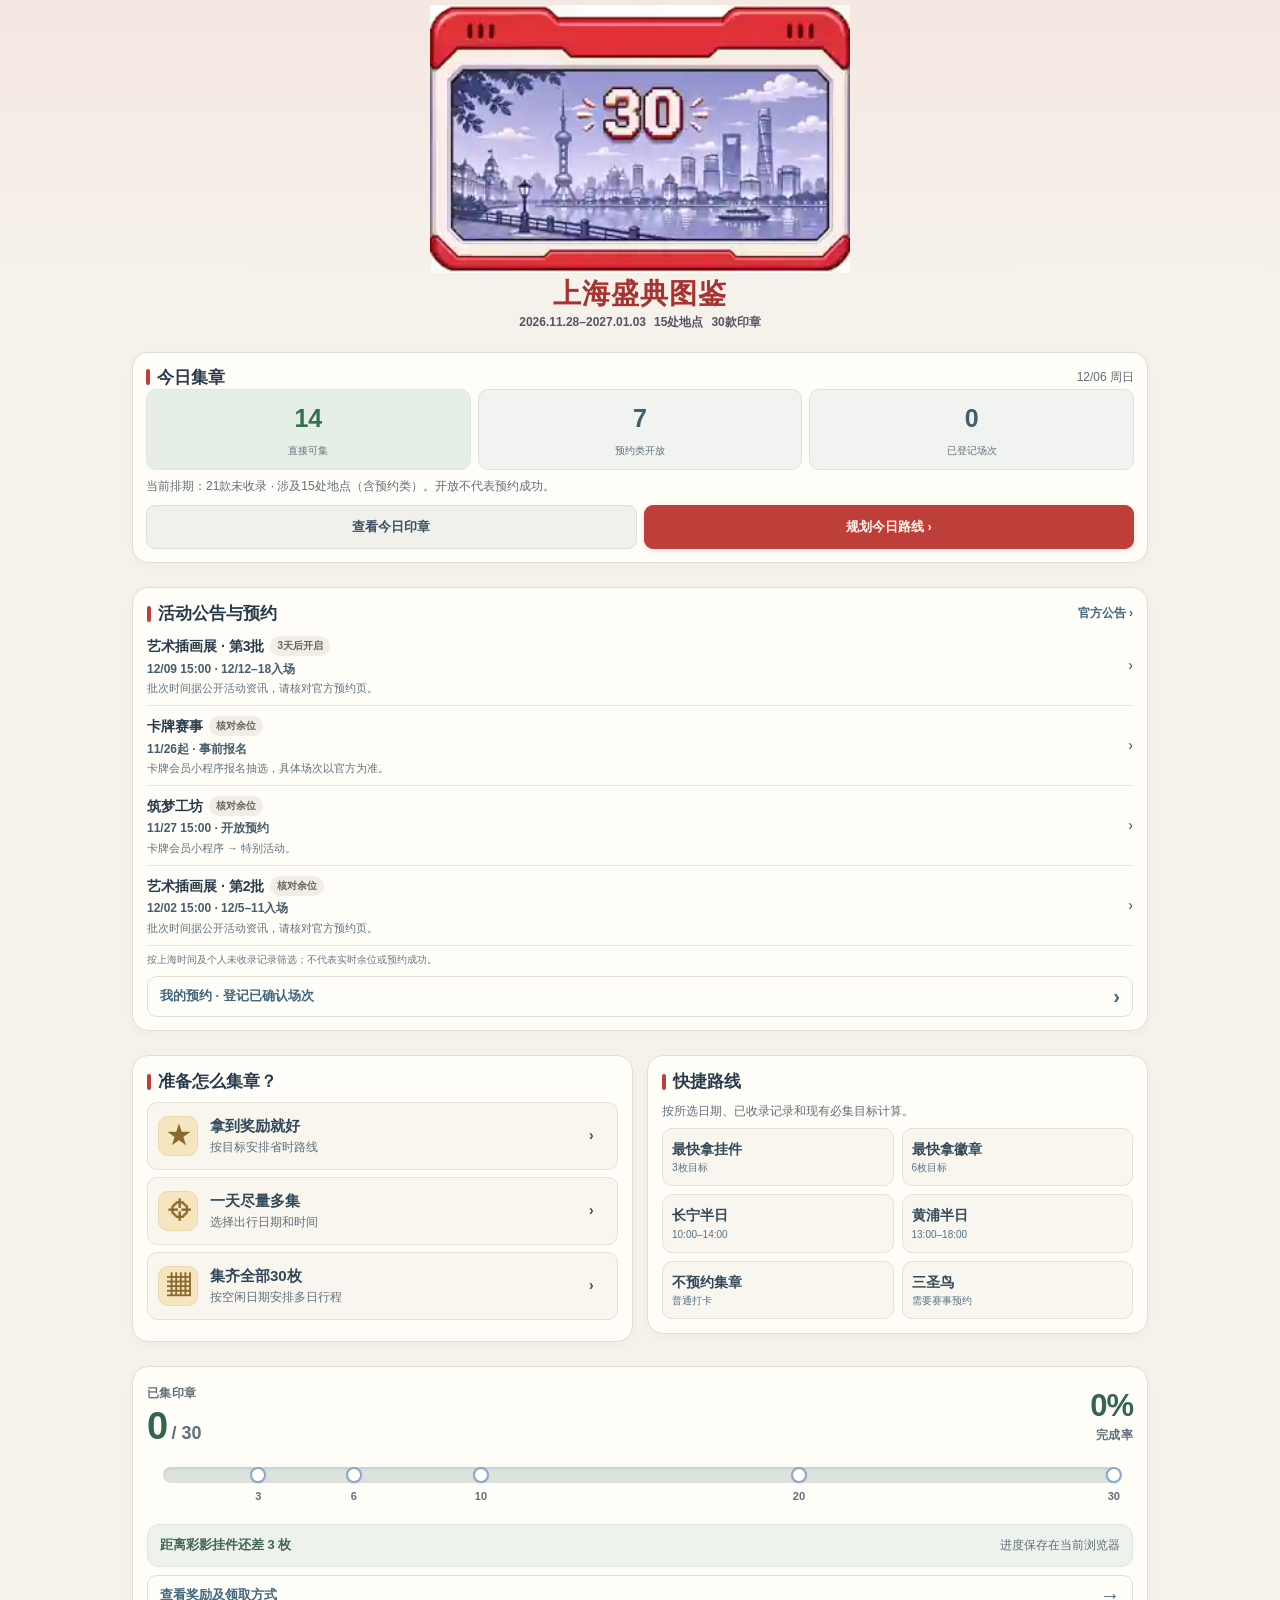
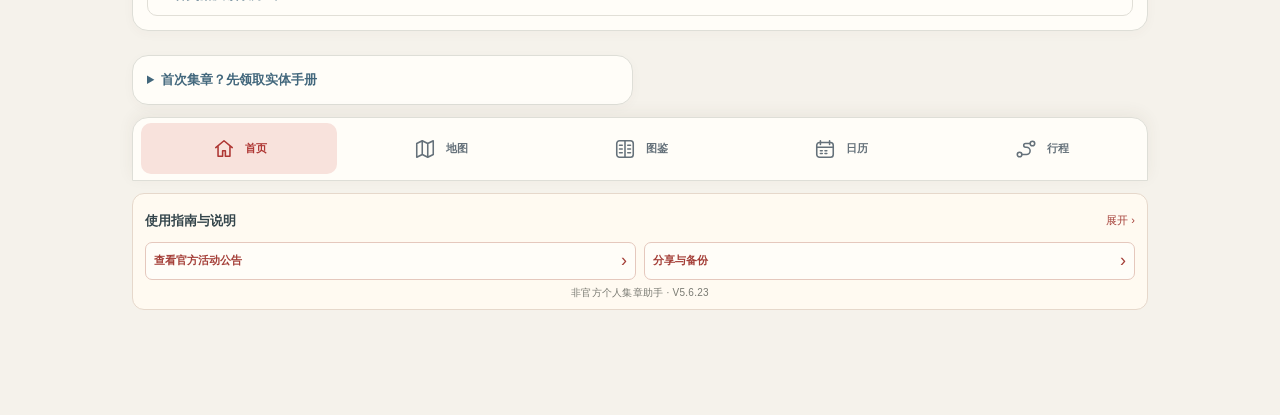
==== commit 1a999fc8: "v5.6.23: truthful cross-district names and in-planner confirmed bookings" ====
--- a/silhouette/index.html
+++ b/silhouette/index.html
@@ -149,7 +149,7 @@
 
 
 
-/* V5.6.22: illustration first; two separate text lines beneath */
+/* V5.6.23: illustration first; two separate text lines beneath */
 header.pixel-header{position:relative;isolation:isolate;box-sizing:border-box;min-height:0;height:auto;margin:5px 0 0;padding:0 0 9px;border:0;border-radius:0;background:transparent;box-shadow:none;display:flex;flex-direction:column;align-items:center;text-align:center;color:#302c40}
 header.pixel-header .pixel-banner{position:static;display:block;width:100%;height:auto;max-width:360px;max-height:none;object-fit:contain;margin:0 auto;pointer-events:none}
 header.pixel-header .hero-content{position:relative;inset:auto;width:100%;max-width:100%;padding:0;margin:4px 0 0;background:none;border:0;border-radius:0}
@@ -163,7 +163,7 @@
 @media(max-width:360px){header.pixel-header .hero-facts{gap:5px}.compact-head header.pixel-header{margin:0 -9px}}
 @media(min-width:660px){body:not(.compact-head) header.pixel-header .pixel-banner{max-width:420px}body:not(.compact-head) header.pixel-header h1{font-size:28px}body:not(.compact-head) header.pixel-header .hero-facts span{font-size:12px}}
 
-/* V5.6.22: monochrome pixel sprites, no silhouette tint */
+/* V5.6.23: monochrome pixel sprites, no silhouette tint */
 .dex-art img,.is-done .dex-art img{filter:none;transform:none;image-rendering:pixelated;object-fit:contain}
 .dex-tile.pixel-dex-tile .tile-check{min-height:0;padding:8px 4px 2px;gap:0}
 .dex-tile.pixel-dex-tile .dex-id{align-self:center;margin:0;font-size:11px;line-height:1.3;letter-spacing:.4px}
@@ -174,15 +174,15 @@
 .dex-tile.pixel-dex-tile.is-done .dex-id{font-weight:800}
 @media(max-width:360px){.dex-tile.pixel-dex-tile .dex-art{height:72px}}
 
-/* V5.6.22 offline network estimates */
+/* V5.6.23 offline network estimates */
 .district-options,.district-result{border:1px solid #e7d5d3;border-radius:14px;padding:12px;margin:12px 0;background:#fff}.district-options summary{font-weight:700;color:#a52d32;cursor:pointer}.district-options summary small{display:block;font-weight:400;color:#777;margin:3px 0}.district-head{display:flex;align-items:center;justify-content:space-between;gap:8px;flex-wrap:wrap}.district-head strong,.district-head b,.district-summary b{color:#a52d32}.district-summary{padding:9px 0;border-top:1px solid #eee;margin-top:8px}.district-summary p{font-size:13px;line-height:1.5;margin:5px 0}.district-summary small,.district-head small{font-size:11px;color:#686868;display:block}.district-summary button{font-size:12px;margin-top:7px;padding:7px 10px}.district-leg{font-size:12px;color:#a52d32;font-weight:600;margin:6px 0}.district-result .muted{margin:7px 0 0}
 </style></head><body class="booting"><main><header class="pixel-header"><img class="pixel-banner" src="[data-uri]" alt="30周年主题上海像素风景：外滩、东方明珠、陆家嘴和黄浦江" width="320" height="204"><div class="hero-content"><h1>上海盛典图鉴</h1><p class="hero-facts"><span>2026.11.28–2027.01.03</span><span>15处地点</span><span>30款印章</span></p></div></header><p id="startupGate" class="startup-status" role="status">正在准备图鉴并读取集章记录。如长时间未就绪，请刷新页面。</p>
 <div id="home"><section class="panel home-remind" id="homeNotices"><div class="flex"><h2>活动公告与预约</h2><a class="action" href="#" data-official="https://www.pokemon.cn/tcg/campaign/24854.html">官方公告 ›</a></div><div id="homeReminder"></div><button disabled data-boot-disabled="1" type="button" class="reward-more" data-tab="bookings">我的预约 · 登记已确认场次 <span aria-hidden="true">›</span></button></section><section class="panel" id="homeDashboard"></section><section class="panel" id="homeTodayBookings" hidden></section><section class="panel" id="homeSaved" hidden></section><section class="panel home-task"><h2>准备怎么集章？</h2><button disabled data-boot-disabled="1" class="task-card" type="button" data-task="reward"><span class="task-symbol">★</span><span><strong>拿到奖励就好</strong><small>按目标安排省时路线</small></span><span aria-hidden="true">›</span></button><button disabled data-boot-disabled="1" class="task-card" type="button" data-task="max"><span class="task-symbol">⌖</span><span><strong>一天尽量多集</strong><small>选择出行日期和时间</small></span><span aria-hidden="true">›</span></button><button disabled data-boot-disabled="1" class="task-card" type="button" data-task="all"><span class="task-symbol">▦</span><span><strong>集齐全部30枚</strong><small>按空闲日期安排多日行程</small></span><span aria-hidden="true">›</span></button></section><section class="panel home-shortcuts"><h2>快捷路线</h2><p class="muted">按所选日期、已收录记录和现有必集目标计算。</p><div id="shortcuts" class="shortcut-grid"><button disabled data-boot-disabled="1" data-preset="3">最快拿挂件<small>3枚目标</small></button><button disabled data-boot-disabled="1" data-preset="6">最快拿徽章<small>6枚目标</small></button><button disabled data-boot-disabled="1" data-preset="changning">长宁半日<small>10:00–14:00</small></button><button disabled data-boot-disabled="1" data-preset="center">黄浦半日<small>13:00–18:00</small></button><button disabled data-boot-disabled="1" data-preset="walk">不预约集章<small>普通打卡</small></button><button disabled data-boot-disabled="1" data-preset="birds">三圣鸟<small>需要赛事预约</small></button></div></section><section class="panel reward-panel" aria-label="集章进度与奖励"><div class="reward-head"><div><small>已集印章</small><div class="count" id="count">0<span> / 30</span></div></div><div class="reward-percent"><strong id="rewardPercent">0%</strong><small>完成率</small></div></div><div class="reward-track"><div class="progress" role="progressbar" aria-label="已集章数量" aria-valuemin="0" aria-valuemax="30" aria-valuenow="0" id="rewardTrack"><i id="progress" style="width:0%"></i></div><div class="milestones" id="milestones" aria-hidden="true"></div></div><div class="reward-next" aria-live="polite"><span id="nextReward">距离彩影挂件还差3枚</span><small id="saveStatus">正在读取记录</small></div><button disabled data-boot-disabled="1" class="reward-more" type="button" data-tab="rewards">查看奖励及领取方式 <span aria-hidden="true">→</span></button></section><section class="panel home-handbook"><details><summary>首次集章？先领取实体手册</summary><p>现场拍照打卡并发布带 #宝可梦30周年上海盛典 的小红书笔记。手册共20万本，每人限领一本，领完即止。</p><a href="#" data-official="https://www.pokemon.cn/tcg/campaign/24854.html">查看领取规则 ›</a></details></section></div>
 <nav class="tabs bottom-nav" aria-label="页面切换"><button disabled data-boot-disabled="1" type="button" id="tabHome" class="primary" aria-current="page" data-tab="home"><span class="tab-icon" aria-hidden="true"><svg viewBox="0 0 24 24" fill="none" stroke="currentColor" stroke-width="1.7" stroke-linecap="round" stroke-linejoin="round"><path d="M3 10.5 12 3l9 7.5M5.5 9v11h5v-6h3v6h5V9"/></svg></span>首页</button><button disabled data-boot-disabled="1" type="button" id="tabMap"  data-tab="map"><span class="tab-icon" aria-hidden="true"><svg viewBox="0 0 24 24" fill="none" stroke="currentColor" stroke-width="1.7" stroke-linecap="round" stroke-linejoin="round"><path d="M3 6 9 3l6 3 6-3v15l-6 3-6-3-6 3zM9 3v15M15 6v15"/></svg></span>地图</button><button disabled data-boot-disabled="1" type="button" id="tabList"  data-tab="list"><span class="tab-icon" aria-hidden="true"><svg viewBox="0 0 24 24" fill="none" stroke="currentColor" stroke-width="1.7" stroke-linecap="round" stroke-linejoin="round"><rect x="3" y="3" width="18" height="18" rx="3"/><path d="M12 3v18M6 8h3M15 8h3M6 12h3M15 12h3M6 16h3M15 16h3"/></svg></span>图鉴</button><button disabled data-boot-disabled="1" type="button" id="tabDates"  data-tab="dates"><span class="tab-icon" aria-hidden="true"><svg viewBox="0 0 24 24" fill="none" stroke="currentColor" stroke-width="1.7" stroke-linecap="round" stroke-linejoin="round"><rect x="3" y="5" width="18" height="16" rx="3"/><path d="M7 3v4M17 3v4M3 10h18M7 14h2M12 14h2M7 17h2M12 17h2"/></svg></span>日历</button><button disabled data-boot-disabled="1" type="button" id="tabPlan"  data-tab="plan"><span class="tab-icon" aria-hidden="true"><svg viewBox="0 0 24 24" fill="none" stroke="currentColor" stroke-width="1.7" stroke-linecap="round" stroke-linejoin="round"><circle cx="5" cy="18" r="2.5"/><circle cx="19" cy="6" r="2.5"/><path d="M7.5 18h5a4 4 0 0 0 0-8h-1a2 2 0 0 1 0-4h5"/></svg></span>行程</button></nav>
-<section id="map" class="panel hidden"><h2>集章地图</h2><p class="muted">地图数字为固定地点编号，与下方列表一致；可集数量另行显示。位置为示意，导航请以实际地址为准。</p><div class="grid"><label class="field">日期<input disabled data-boot-disabled="1" id="mapDate" type="date" min="2026-11-28" max="2027-01-03" value="2026-11-28"></label><label class="field">区域<select disabled data-boot-disabled="1" id="mapRegion"><option value="">全上海</option></select></label><label class="field">活动<select disabled data-boot-disabled="1" id="mapKind"><option value="">全部</option><option value="walk">直接打卡</option><option value="exhibition">展览</option><option value="workshop">工坊</option><option value="card">卡牌</option></select></label><label class="field">显示<select disabled data-boot-disabled="1" id="mapRemaining"><option value="yes">只看未集</option><option value="all">全部</option></select></label></div><div class="goal-box map-goal-box"><h3>集章目标</h3><div id="mapGoalMode" class="goal-mode" role="group" aria-label="目标方式"><button type="button" disabled data-boot-disabled="1" data-target-mode="total" class="primary">累计达标</button><button type="button" disabled data-boot-disabled="1" data-target-mode="new">本次新增</button></div><div id="mapGoalOptions" class="goal-options" role="group" aria-label="集章数量"><button type="button" disabled data-boot-disabled="1" data-goal="3">3枚</button><button type="button" disabled data-boot-disabled="1" data-goal="6">6枚</button><button type="button" disabled data-boot-disabled="1" data-goal="10">10枚</button><button type="button" disabled data-boot-disabled="1" data-goal="20">20枚</button><button type="button" disabled data-boot-disabled="1" data-goal="30">30枚</button><button type="button" disabled data-boot-disabled="1" data-goal="0">尽量多集</button></div><p id="mapGoalHint" class="goal-progress" aria-live="polite"></p><button type="button" disabled data-boot-disabled="1" data-map-plan="any" class="map-any-plan">不限起点 · 规划路线 ›</button></div><section class="map-hubs" aria-label="常用出发地"><h3>常用出发地 <small>点击即规划</small></h3><div class="map-hub-label">火车站</div><div class="map-hub-grid"><button type="button" disabled data-boot-disabled="1" data-map-plan="hub0" aria-label="从上海虹桥站出发规划行程">上海虹桥站</button><button type="button" disabled data-boot-disabled="1" data-map-plan="hub1" aria-label="从上海站出发规划行程">上海站</button><button type="button" disabled data-boot-disabled="1" data-map-plan="hub2" aria-label="从上海南站出发规划行程">上海南站</button></div><div class="map-hub-label">地铁站</div><div class="map-hub-grid metro"><button type="button" disabled data-boot-disabled="1" data-map-plan="hub3" aria-label="从人民广场出发规划行程">人民广场</button><button type="button" disabled data-boot-disabled="1" data-map-plan="hub4" aria-label="从静安寺出发规划行程">静安寺</button><button type="button" disabled data-boot-disabled="1" data-map-plan="hub5" aria-label="从陆家嘴出发规划行程">陆家嘴</button><button type="button" disabled data-boot-disabled="1" data-map-plan="hub6" aria-label="从徐家汇出发规划行程">徐家汇</button></div><p class="muted">按地图所选日期与区域规划，自动优化首站。</p></section><div id="exploreMap"></div><div id="exploreDetail" aria-live="polite"></div><div id="exploreList"></div></section><section id="plan" class="panel hidden"><div id="tripShelf" hidden></div><div id="savedTrip" class="saved-trip" hidden></div><div class="flex"><h2>规划集章路线</h2><button disabled data-boot-disabled="1" type="button" data-tab="bookings">我的预约 ›</button></div><div class="planner-layout"><div class="planner-settings"><div id="reminders" class="trip-reminders"></div><div class="goal-box"><label class="field" for="goal">想集到几枚？</label><div id="goalMode" class="goal-mode" role="group" aria-label="目标方式"><button type="button" disabled data-boot-disabled="1" data-target-mode="total" class="primary">累计达标</button><button type="button" disabled data-boot-disabled="1" data-target-mode="new">本次新增</button></div><div class="goal-options" id="goalOptions" role="group" aria-label="集章目标"><button disabled data-boot-disabled="1" data-goal="3">3枚<small>挂件</small></button><button disabled data-boot-disabled="1" data-goal="6">6枚<small>徽章</small></button><button disabled data-boot-disabled="1" data-goal="10">10枚<small>新星</small></button><button disabled data-boot-disabled="1" data-goal="20">20枚<small>达人</small></button><button disabled data-boot-disabled="1" data-goal="30">30枚<small>大师</small></button><button disabled data-boot-disabled="1" data-goal="0" class="primary">尽量多集<small>单日</small></button></div><input disabled data-boot-disabled="1" type="hidden" id="goal" value="0"><p class="goal-progress" id="goalHint" aria-live="polite"></p><details class="must-details"><summary>指定必集印章 <span id="mustCount"></span></summary><p class="muted">优先安排选中的印章，需预约的项目须先登记场次。</p><div id="mustGrid" class="must-grid"></div><button disabled data-boot-disabled="1" id="clearMust" type="button">清除选择</button></details><label class="field">路线偏好<select disabled data-boot-disabled="1" id="routeStyle"><option value="fast">严格最短时间</option><option value="smooth" selected>成就优先／最短移动距离</option><option value="few">少跑地点（兼顾时间）</option><option value="max">多集印章</option></select></label><label class="claim-option"><input id="autoAchievement" type="checkbox"> 额外优先解锁任一成就（可能增加路程）</label><label class="claim-option" id="claimOption" hidden><input disabled data-boot-disabled="1" type="checkbox" id="claimLast"> 尽量在可领奖的地点结束</label></div><div id="scriptNotice" class="note" style="color:#a44f16">正在载入小工具。若长时间无响应，请刷新页面。</div><div class="date-picker-head"><strong>出行日期</strong><small>左右滑动选择</small></div><div class="availability-presets" role="group" aria-label="常用出行模式"><button type="button" data-availability="all">全天自由</button><button type="button" data-availability="weekend">周末出行</button><button type="button" data-availability="evening">下班后</button></div><div id="quickDates" class="quick-dates" aria-label="活动日期"></div><div id="timePresets" class="time-presets" aria-label="出行时段"><button disabled data-boot-disabled="1" type="button" data-time="10:00|22:00">全天</button><button disabled data-boot-disabled="1" type="button" data-time="10:00|14:00">上午</button><button disabled data-boot-disabled="1" type="button" data-time="13:00|18:00">下午</button><button disabled data-boot-disabled="1" type="button" data-time="18:00|22:00">下班后</button></div><details class="advanced-settings" id="routeDetails"><summary>出发地点、区域及精确时间 <small id="routeSettingsSummary"></small></summary><div class="grid"><label class="field">集章日期<input disabled data-boot-disabled="1" id="date" type="date" min="2026-11-28" max="2027-01-03" value="2026-11-28"></label><label class="field">路线范围<select disabled data-boot-disabled="1" id="region"><option value="">全上海</option><option value="长宁区">长宁区</option><option value="杨浦区">杨浦区</option><option value="嘉定区">嘉定区</option><option value="黄浦区">黄浦区</option><option value="普陀区">普陀区</option><option value="徐汇区">徐汇区</option><option value="浦东新区">浦东新区</option><option value="静安区">静安区</option></select></label><label class="field">开始时间<input disabled data-boot-disabled="1" id="start" type="time" value="10:00"></label><label class="field">结束时间<input disabled data-boot-disabled="1" id="end" type="time" value="22:00"></label><label class="field">手动出发地<select disabled data-boot-disabled="1" id="origin"><option value="any">不限起点（从第一站开始计时）</option><optgroup label="常用出发地（参考位置）"><option value="hub0">上海虹桥站</option><option value="hub1">上海站</option><option value="hub2">上海南站</option><option value="hub3" selected>人民广场地铁站</option><option value="hub4">静安寺地铁站</option><option value="hub5">陆家嘴地铁站</option><option value="hub6">徐家汇地铁站</option></optgroup><optgroup label="集章地点（也可作附近出发参考）"><option value="0">中山公园龙之梦 · 长宁路1018号 · 龙之梦城市生活中心</option><option value="1">五角场万达广场 · 淞沪路77号 · 五角场万达广场</option><option value="2">南翔印象城MEGA · 陈翔公路2299号 · 上海南翔印象城MEGA</option><option value="3">虹桥南丰城 · 遵义路100号 · 虹桥南丰城南区3楼L310</option><option value="4">拉法耶文化艺术中心 · 复兴中路323号 · 拉法耶文化艺术中心</option><option value="5">环球港 · 中山北路3300号 · 上海月星环球港B2100</option><option value="6">美罗城 · 肇嘉浜路1111号 · 美罗城[A]段第[二]层[2-4A、2-4B]单元</option><option value="7">上海荟聚 · 金钟路788号 · 荟聚B1C05B商铺</option><option value="8">华润时代广场 · 张杨路500号 · 华润时代广场</option><option value="9">宏伊国际广场 · 南京东路299号 · 宏伊国际广场一层S-115</option><option value="10">BFC外滩金融中心 · 中山东二路600号 · 上海BFC外滩金融中心南区1FS108</option><option value="11">静安大悦城 · 西藏北路166号 · 静安大悦城南座2F-03、2F-04室（KKV店）</option><option value="12">长宁来福士 · 长宁路1191号 · 长宁来福士西区一楼01-03铺位</option><option value="13">湖滨道 · 湖滨路150号 · L1-E05单元</option><option value="14">上海广场 · 淮海中路138号 · 地上一层110单元</option></optgroup></select></label><label class="field">路线使用的出发地<select id="originSource"><option value="manual">手动选择的出发地</option><option value="gps" id="originGpsOption" disabled>当前位置（需先授权）</option></select></label><div class="distance-panel" id="distancePanel"><h3>附近集章场馆</h3><p class="muted">两个出发地独立比较；位置仅在当前页面内存使用，不保存、不上传。</p><div class="distance-actions"><button type="button" id="locateOnce">授权定位 / 刷新</button><button type="button" id="clearGps" hidden>清除定位</button></div><p id="locationStatus" class="muted" aria-live="polite">尚未定位，手动选择不受影响。</p><label class="field">场馆筛选<select id="nearbyScope"><option value="all">全部场馆（所选区域）</option><option value="available">仅当天可安排的未收录场馆</option></select></label><details open><summary>从手动出发地 · 距离排行</summary><div id="manualDistances"></div></details><details open><summary>从当前位置 · 距离排行</summary><div id="gpsDistances"></div></details><p class="muted">按预计交通时间排序；显示直线距离作参考。预约须登记后才计入可安排数量。</p></div><label class="field">首站安排<select disabled data-boot-disabled="1" id="firstPolicy"><option value="overall" selected>全局最优（成就与距离）</option><option value="nearest">最近可行首站优先</option><option value="fixed">指定首个集章点（单日）</option></select></label><label class="field" id="firstVenueField" hidden>指定首站<select disabled data-boot-disabled="1" id="firstVenue"><option value="">请选择首站</option><option value="0">中山公园龙之梦 · 长宁路1018号 · 龙之梦城市生活中心</option><option value="1">五角场万达广场 · 淞沪路77号 · 五角场万达广场</option><option value="2">南翔印象城MEGA · 陈翔公路2299号 · 上海南翔印象城MEGA</option><option value="3">虹桥南丰城 · 遵义路100号 · 虹桥南丰城南区3楼L310</option><option value="4">拉法耶文化艺术中心 · 复兴中路323号 · 拉法耶文化艺术中心</option><option value="5">环球港 · 中山北路3300号 · 上海月星环球港B2100</option><option value="6">美罗城 · 肇嘉浜路1111号 · 美罗城[A]段第[二]层[2-4A、2-4B]单元</option><option value="7">上海荟聚 · 金钟路788号 · 荟聚B1C05B商铺</option><option value="8">华润时代广场 · 张杨路500号 · 华润时代广场</option><option value="9">宏伊国际广场 · 南京东路299号 · 宏伊国际广场一层S-115</option><option value="10">BFC外滩金融中心 · 中山东二路600号 · 上海BFC外滩金融中心南区1FS108</option><option value="11">静安大悦城 · 西藏北路166号 · 静安大悦城南座2F-03、2F-04室（KKV店）</option><option value="12">长宁来福士 · 长宁路1191号 · 长宁来福士西区一楼01-03铺位</option><option value="13">湖滨道 · 湖滨路150号 · L1-E05单元</option><option value="14">上海广场 · 淮海中路138号 · 地上一层110单元</option></select></label><label class="field">交通方式<select disabled data-boot-disabled="1" id="mode"><option value="public" selected>公交＋地铁＋步行（离线估算）</option><option value="metro">地铁＋步行（离线估算）</option><option value="taxi">出租车（估算）</option></select></label></div></details><details class="advanced-settings"><summary>停留时间与预约设置</summary><div class="grid"><label class="field">每站打卡时间（分钟）<input disabled data-boot-disabled="1" id="dwell" type="number" min="5" max="90" value="15"></label><label class="field">用餐及排队预留（分钟）<input disabled data-boot-disabled="1" id="buffer" type="number" min="0" max="240" value="60"></label></div><label style="display:flex;align-items:center;gap:8px;margin:4px 0 12px"><input disabled data-boot-disabled="1" type="checkbox" id="useSlots" checked> 加入已预约的活动</label></details><button disabled data-boot-disabled="1" class="primary" style="width:100%" id="compute">生成推荐路线</button><details class="district-options" open><summary>推荐片区组合 <small>按当前日期及收录进度</small></summary><p class="muted">默认「成就优先／最短移动距离」自动比较；若想指定组合，可加入必集，不会取消原有选择。</p><div id="districtCandidates"></div></details><details class="advanced-settings route-help"><summary>路线计算与预约说明</summary><p class="note">集章时间为10:00–22:00。工坊、卡牌赛及插画展请先预约，再到「我的预约」登记场次。<br>按所选目标及路线偏好安排未集印章，交通时间仅供参考。选择附近车站或集章点可作出发参考；不限起点时请另计前往首站的时间。默认按当天开放、预约、必集和成就目标全局规划，优先减少总移动距离；同岸约2.5公里以内优先比较步行。总时间必须符合出行窗口及预约，不强制固定场馆组合。仍可选择最近或指定首站。坐标及交通耗时仅供估算，定位由用户主动触发，距离排行实时重新计算。</p></details></div><div class="planner-results"><div class="result-heading"><h3>当日路线</h3><small>按预计到达时间排列</small></div><div class="compare-bar"><button type="button" id="compareRoutes">对比路线方案</button><small>保留同一日期与预约约束</small></div><div id="routeChoices" aria-live="polite"></div><div id="route" aria-live="polite" tabindex="-1"></div><div class="multi-box" id="multiBox"><h3>分几天集？</h3><p class="muted">沿用上面的出发地点、时间和交通设置。每一天重新从所选起点出发。</p><div class="grid"><label class="field">最晚出行日期<input disabled data-boot-disabled="1" id="lastDay" type="date" min="2026-11-28" max="2027-01-03" value="2027-01-03"></label><label class="field">哪天有空<select disabled data-boot-disabled="1" id="dayMode"><option value="all">不限</option><option value="weekend">只看周末</option><option value="weekday">只看工作日</option></select></label></div><details class="custom-days"><summary>指定我有空的日期（可选）</summary><div id="customDays" class="custom-days-grid"></div><button disabled data-boot-disabled="1" type="button" id="clearCustomDays">取消指定日期</button></details><button disabled data-boot-disabled="1" id="multiCompute" style="width:100%">推荐多日行程</button><div id="multiResult" aria-live="polite"></div></div></div></div></section>
+<section id="map" class="panel hidden"><h2>集章地图</h2><p class="muted">地图数字为固定地点编号，与下方列表一致；可集数量另行显示。位置为示意，导航请以实际地址为准。</p><div class="grid"><label class="field">日期<input disabled data-boot-disabled="1" id="mapDate" type="date" min="2026-11-28" max="2027-01-03" value="2026-11-28"></label><label class="field">区域<select disabled data-boot-disabled="1" id="mapRegion"><option value="">全上海</option></select></label><label class="field">活动<select disabled data-boot-disabled="1" id="mapKind"><option value="">全部</option><option value="walk">直接打卡</option><option value="exhibition">展览</option><option value="workshop">工坊</option><option value="card">卡牌</option></select></label><label class="field">显示<select disabled data-boot-disabled="1" id="mapRemaining"><option value="yes">只看未集</option><option value="all">全部</option></select></label></div><div class="goal-box map-goal-box"><h3>集章目标</h3><div id="mapGoalMode" class="goal-mode" role="group" aria-label="目标方式"><button type="button" disabled data-boot-disabled="1" data-target-mode="total" class="primary">累计达标</button><button type="button" disabled data-boot-disabled="1" data-target-mode="new">本次新增</button></div><div id="mapGoalOptions" class="goal-options" role="group" aria-label="集章数量"><button type="button" disabled data-boot-disabled="1" data-goal="3">3枚</button><button type="button" disabled data-boot-disabled="1" data-goal="6">6枚</button><button type="button" disabled data-boot-disabled="1" data-goal="10">10枚</button><button type="button" disabled data-boot-disabled="1" data-goal="20">20枚</button><button type="button" disabled data-boot-disabled="1" data-goal="30">30枚</button><button type="button" disabled data-boot-disabled="1" data-goal="0">尽量多集</button></div><p id="mapGoalHint" class="goal-progress" aria-live="polite"></p><button type="button" disabled data-boot-disabled="1" data-map-plan="any" class="map-any-plan">不限起点 · 规划路线 ›</button></div><section class="map-hubs" aria-label="常用出发地"><h3>常用出发地 <small>点击即规划</small></h3><div class="map-hub-label">火车站</div><div class="map-hub-grid"><button type="button" disabled data-boot-disabled="1" data-map-plan="hub0" aria-label="从上海虹桥站出发规划行程">上海虹桥站</button><button type="button" disabled data-boot-disabled="1" data-map-plan="hub1" aria-label="从上海站出发规划行程">上海站</button><button type="button" disabled data-boot-disabled="1" data-map-plan="hub2" aria-label="从上海南站出发规划行程">上海南站</button></div><div class="map-hub-label">地铁站</div><div class="map-hub-grid metro"><button type="button" disabled data-boot-disabled="1" data-map-plan="hub3" aria-label="从人民广场出发规划行程">人民广场</button><button type="button" disabled data-boot-disabled="1" data-map-plan="hub4" aria-label="从静安寺出发规划行程">静安寺</button><button type="button" disabled data-boot-disabled="1" data-map-plan="hub5" aria-label="从陆家嘴出发规划行程">陆家嘴</button><button type="button" disabled data-boot-disabled="1" data-map-plan="hub6" aria-label="从徐家汇出发规划行程">徐家汇</button></div><p class="muted">按地图所选日期与区域规划，自动优化首站。</p></section><div id="exploreMap"></div><div id="exploreDetail" aria-live="polite"></div><div id="exploreList"></div></section><section id="plan" class="panel hidden"><div id="tripShelf" hidden></div><div id="savedTrip" class="saved-trip" hidden></div><div class="flex"><h2>规划集章路线</h2><button disabled data-boot-disabled="1" type="button" data-tab="bookings">我的预约 ›</button></div><div class="planner-layout"><div class="planner-settings"><div id="reminders" class="trip-reminders"></div><div class="goal-box"><label class="field" for="goal">想集到几枚？</label><div id="goalMode" class="goal-mode" role="group" aria-label="目标方式"><button type="button" disabled data-boot-disabled="1" data-target-mode="total" class="primary">累计达标</button><button type="button" disabled data-boot-disabled="1" data-target-mode="new">本次新增</button></div><div class="goal-options" id="goalOptions" role="group" aria-label="集章目标"><button disabled data-boot-disabled="1" data-goal="3">3枚<small>挂件</small></button><button disabled data-boot-disabled="1" data-goal="6">6枚<small>徽章</small></button><button disabled data-boot-disabled="1" data-goal="10">10枚<small>新星</small></button><button disabled data-boot-disabled="1" data-goal="20">20枚<small>达人</small></button><button disabled data-boot-disabled="1" data-goal="30">30枚<small>大师</small></button><button disabled data-boot-disabled="1" data-goal="0" class="primary">尽量多集<small>单日</small></button></div><input disabled data-boot-disabled="1" type="hidden" id="goal" value="0"><p class="goal-progress" id="goalHint" aria-live="polite"></p><details class="must-details"><summary>指定必集印章 <span id="mustCount"></span></summary><p class="muted">优先安排选中的印章，需预约的项目须先登记场次。</p><div id="mustGrid" class="must-grid"></div><button disabled data-boot-disabled="1" id="clearMust" type="button">清除选择</button></details><label class="field">路线偏好<select disabled data-boot-disabled="1" id="routeStyle"><option value="fast">严格最短时间</option><option value="smooth" selected>成就优先／最短移动距离</option><option value="few">少跑地点（兼顾时间）</option><option value="max">多集印章</option></select></label><label class="claim-option"><input id="autoAchievement" type="checkbox"> 额外优先解锁任一成就（可能增加路程）</label><label class="claim-option" id="claimOption" hidden><input disabled data-boot-disabled="1" type="checkbox" id="claimLast"> 尽量在可领奖的地点结束</label></div><div id="scriptNotice" class="note" style="color:#a44f16">正在载入小工具。若长时间无响应，请刷新页面。</div><div class="date-picker-head"><strong>出行日期</strong><small>左右滑动选择</small></div><div class="availability-presets" role="group" aria-label="常用出行模式"><button type="button" data-availability="all">全天自由</button><button type="button" data-availability="weekend">周末出行</button><button type="button" data-availability="evening">下班后</button></div><div id="quickDates" class="quick-dates" aria-label="活动日期"></div><div id="timePresets" class="time-presets" aria-label="出行时段"><button disabled data-boot-disabled="1" type="button" data-time="10:00|22:00">全天</button><button disabled data-boot-disabled="1" type="button" data-time="10:00|14:00">上午</button><button disabled data-boot-disabled="1" type="button" data-time="13:00|18:00">下午</button><button disabled data-boot-disabled="1" type="button" data-time="18:00|22:00">下班后</button></div><details class="advanced-settings" id="routeDetails"><summary>出发地点、区域及精确时间 <small id="routeSettingsSummary"></small></summary><div class="grid"><label class="field">集章日期<input disabled data-boot-disabled="1" id="date" type="date" min="2026-11-28" max="2027-01-03" value="2026-11-28"></label><label class="field">路线范围<select disabled data-boot-disabled="1" id="region"><option value="">全上海</option><option value="长宁区">长宁区</option><option value="杨浦区">杨浦区</option><option value="嘉定区">嘉定区</option><option value="黄浦区">黄浦区</option><option value="普陀区">普陀区</option><option value="徐汇区">徐汇区</option><option value="浦东新区">浦东新区</option><option value="静安区">静安区</option></select></label><label class="field">开始时间<input disabled data-boot-disabled="1" id="start" type="time" value="10:00"></label><label class="field">结束时间<input disabled data-boot-disabled="1" id="end" type="time" value="22:00"></label><label class="field">手动出发地<select disabled data-boot-disabled="1" id="origin"><option value="any">不限起点（从第一站开始计时）</option><optgroup label="常用出发地（参考位置）"><option value="hub0">上海虹桥站</option><option value="hub1">上海站</option><option value="hub2">上海南站</option><option value="hub3" selected>人民广场地铁站</option><option value="hub4">静安寺地铁站</option><option value="hub5">陆家嘴地铁站</option><option value="hub6">徐家汇地铁站</option></optgroup><optgroup label="集章地点（也可作附近出发参考）"><option value="0">中山公园龙之梦 · 长宁路1018号 · 龙之梦城市生活中心</option><option value="1">五角场万达广场 · 淞沪路77号 · 五角场万达广场</option><option value="2">南翔印象城MEGA · 陈翔公路2299号 · 上海南翔印象城MEGA</option><option value="3">虹桥南丰城 · 遵义路100号 · 虹桥南丰城南区3楼L310</option><option value="4">拉法耶文化艺术中心 · 复兴中路323号 · 拉法耶文化艺术中心</option><option value="5">环球港 · 中山北路3300号 · 上海月星环球港B2100</option><option value="6">美罗城 · 肇嘉浜路1111号 · 美罗城[A]段第[二]层[2-4A、2-4B]单元</option><option value="7">上海荟聚 · 金钟路788号 · 荟聚B1C05B商铺</option><option value="8">华润时代广场 · 张杨路500号 · 华润时代广场</option><option value="9">宏伊国际广场 · 南京东路299号 · 宏伊国际广场一层S-115</option><option value="10">BFC外滩金融中心 · 中山东二路600号 · 上海BFC外滩金融中心南区1FS108</option><option value="11">静安大悦城 · 西藏北路166号 · 静安大悦城南座2F-03、2F-04室（KKV店）</option><option value="12">长宁来福士 · 长宁路1191号 · 长宁来福士西区一楼01-03铺位</option><option value="13">湖滨道 · 湖滨路150号 · L1-E05单元</option><option value="14">上海广场 · 淮海中路138号 · 地上一层110单元</option></optgroup></select></label><label class="field">路线使用的出发地<select id="originSource"><option value="manual">手动选择的出发地</option><option value="gps" id="originGpsOption" disabled>当前位置（需先授权）</option></select></label><div class="distance-panel" id="distancePanel"><h3>附近集章场馆</h3><p class="muted">两个出发地独立比较；位置仅在当前页面内存使用，不保存、不上传。</p><div class="distance-actions"><button type="button" id="locateOnce">授权定位 / 刷新</button><button type="button" id="clearGps" hidden>清除定位</button></div><p id="locationStatus" class="muted" aria-live="polite">尚未定位，手动选择不受影响。</p><label class="field">场馆筛选<select id="nearbyScope"><option value="all">全部场馆（所选区域）</option><option value="available">仅当天可安排的未收录场馆</option></select></label><details open><summary>从手动出发地 · 距离排行</summary><div id="manualDistances"></div></details><details open><summary>从当前位置 · 距离排行</summary><div id="gpsDistances"></div></details><p class="muted">按预计交通时间排序；显示直线距离作参考。预约须登记后才计入可安排数量。</p></div><label class="field">首站安排<select disabled data-boot-disabled="1" id="firstPolicy"><option value="overall" selected>全局最优（成就与距离）</option><option value="nearest">最近可行首站优先</option><option value="fixed">指定首个集章点（单日）</option></select></label><label class="field" id="firstVenueField" hidden>指定首站<select disabled data-boot-disabled="1" id="firstVenue"><option value="">请选择首站</option><option value="0">中山公园龙之梦 · 长宁路1018号 · 龙之梦城市生活中心</option><option value="1">五角场万达广场 · 淞沪路77号 · 五角场万达广场</option><option value="2">南翔印象城MEGA · 陈翔公路2299号 · 上海南翔印象城MEGA</option><option value="3">虹桥南丰城 · 遵义路100号 · 虹桥南丰城南区3楼L310</option><option value="4">拉法耶文化艺术中心 · 复兴中路323号 · 拉法耶文化艺术中心</option><option value="5">环球港 · 中山北路3300号 · 上海月星环球港B2100</option><option value="6">美罗城 · 肇嘉浜路1111号 · 美罗城[A]段第[二]层[2-4A、2-4B]单元</option><option value="7">上海荟聚 · 金钟路788号 · 荟聚B1C05B商铺</option><option value="8">华润时代广场 · 张杨路500号 · 华润时代广场</option><option value="9">宏伊国际广场 · 南京东路299号 · 宏伊国际广场一层S-115</option><option value="10">BFC外滩金融中心 · 中山东二路600号 · 上海BFC外滩金融中心南区1FS108</option><option value="11">静安大悦城 · 西藏北路166号 · 静安大悦城南座2F-03、2F-04室（KKV店）</option><option value="12">长宁来福士 · 长宁路1191号 · 长宁来福士西区一楼01-03铺位</option><option value="13">湖滨道 · 湖滨路150号 · L1-E05单元</option><option value="14">上海广场 · 淮海中路138号 · 地上一层110单元</option></select></label><label class="field">交通方式<select disabled data-boot-disabled="1" id="mode"><option value="public" selected>公交＋地铁＋步行（离线估算）</option><option value="metro">地铁＋步行（离线估算）</option><option value="taxi">出租车（估算）</option></select></label></div></details><details class="advanced-settings"><summary>停留时间与预约设置</summary><div class="grid"><label class="field">每站打卡时间（分钟）<input disabled data-boot-disabled="1" id="dwell" type="number" min="5" max="90" value="15"></label><label class="field">用餐及排队预留（分钟）<input disabled data-boot-disabled="1" id="buffer" type="number" min="0" max="240" value="60"></label></div><label style="display:flex;align-items:center;gap:8px;margin:4px 0 12px"><input disabled data-boot-disabled="1" type="checkbox" id="useSlots" checked> 加入已预约的活动</label></details><button disabled data-boot-disabled="1" class="primary" style="width:100%" id="compute">生成推荐路线</button><details class="district-options" id="quickBookingPanel"><summary>当天预约 <small id="quickBookingCount">已预约活动可直接纳入行程</small></summary><div id="quickBookingBody"></div></details><details class="district-options" open><summary>推荐片区组合 <small>按当前日期及收录进度</small></summary><p class="muted">默认「成就优先／最短移动距离」自动比较；若想指定组合，可加入必集，不会取消原有选择。</p><div id="districtCandidates"></div></details><details class="advanced-settings route-help"><summary>路线计算与预约说明</summary><p class="note">集章时间为10:00–22:00。工坊、卡牌赛及插画展请先通过官方渠道预约，再在「当天预约」确认已预约并登记实际场次。<br>按所选目标及路线偏好安排未集印章，交通时间仅供参考。选择附近车站或集章点可作出发参考；不限起点时请另计前往首站的时间。默认按当天开放、预约、必集和成就目标全局规划，优先减少总移动距离；同岸约2.5公里以内优先比较步行。总时间必须符合出行窗口及预约，不强制固定场馆组合。仍可选择最近或指定首站。坐标及交通耗时仅供估算，定位由用户主动触发，距离排行实时重新计算。</p></details></div><div class="planner-results"><div class="result-heading"><h3>当日路线</h3><small>按预计到达时间排列</small></div><div class="compare-bar"><button type="button" id="compareRoutes">对比路线方案</button><small>保留同一日期与预约约束</small></div><div id="routeChoices" aria-live="polite"></div><div id="route" aria-live="polite" tabindex="-1"></div><div class="multi-box" id="multiBox"><h3>分几天集？</h3><p class="muted">沿用上面的出发地点、时间和交通设置。每一天重新从所选起点出发。</p><div class="grid"><label class="field">最晚出行日期<input disabled data-boot-disabled="1" id="lastDay" type="date" min="2026-11-28" max="2027-01-03" value="2027-01-03"></label><label class="field">哪天有空<select disabled data-boot-disabled="1" id="dayMode"><option value="all">不限</option><option value="weekend">只看周末</option><option value="weekday">只看工作日</option></select></label></div><details class="custom-days"><summary>指定我有空的日期（可选）</summary><div id="customDays" class="custom-days-grid"></div><button disabled data-boot-disabled="1" type="button" id="clearCustomDays">取消指定日期</button></details><button disabled data-boot-disabled="1" id="multiCompute" style="width:100%">推荐多日行程</button><div id="multiResult" aria-live="polite"></div></div></div></div></section>
 <section id="list" class="panel hidden"><h2 class="dex-page-title">收录图鉴</h2><div class="pocket-panel dex-terminal" aria-label="快速集章"><div class="pocket-heading"><div><div class="dex-eyebrow"><i></i> SHANGHAI / STAMP DEX</div><h2>我的图鉴</h2><p class="muted">点像素图看详情，＋ 收录，☆ 加入必集。</p></div><div class="dex-meter"><span class="meter-label">已收录</span><strong id="dexCount">0</strong><small>/ 30</small></div></div><div class="dex-progress"><i id="dexProgress"></i></div><div id="pocketBody"><div id="dexFilters" class="dex-filters" role="group" aria-label="图鉴筛选"><button disabled data-boot-disabled="1" type="button" data-dex-filter="all" aria-pressed="true" class="active">全部</button><button disabled data-boot-disabled="1" type="button" data-dex-filter="done" aria-pressed="false" class="">已收录</button><button disabled data-boot-disabled="1" type="button" data-dex-filter="missing" aria-pressed="false" class="">待收录</button><button disabled data-boot-disabled="1" type="button" data-dex-filter="must" aria-pressed="false" class="">必集</button><button disabled data-boot-disabled="1" type="button" data-dex-filter="today" aria-pressed="false" class="">当天开放</button><button disabled data-boot-disabled="1" type="button" data-dex-filter="booking" aria-pressed="false" class="">需预约</button></div><details class="dex-extra"><summary>搜索与日期筛选</summary><div class="dex-search"><input disabled data-boot-disabled="1" id="dexSearch" type="search" aria-label="搜索全国图鉴编号" placeholder="搜索图鉴编号"><button disabled data-boot-disabled="1" type="button" id="dexClearSearch" aria-label="清除搜索">×</button></div><div class="pocket-tools"><label class="field">活动类型<select disabled data-boot-disabled="1" id="pocketKind"><option value="">全部</option><option value="walk">打卡</option><option value="exhibition">展览</option><option value="workshop">工坊</option><option value="card">卡牌</option></select></label><label class="pocket-check" hidden><input disabled data-boot-disabled="1" id="pocketRemaining" type="checkbox"> 只看未集</label><label class="field">查看日期<input disabled data-boot-disabled="1" id="dexDate" type="date" min="2026-11-28" max="2027-01-03" value="2026-11-28"></label></div></details><div id="dexResults" class="dex-results" aria-live="polite"></div><div id="pocketGrid" class="pocket-grid"></div><div class="collection-actions dex-actions"><button type="button" data-open-series>收藏挑战 <span id="dexSeriesCount">0/21</span></button><button type="button" data-open-poster>收藏海报 ↗</button></div><details class="dex-series" id="seriesPanel"><summary>收藏挑战 · 三圣鸟 / 御三家等 <span id="seriesCount"></span></summary><p>收录指定伙伴，解锁收藏挑战。仅为个人记录，非官方奖励。</p><div id="seriesTabs" class="series-tabs"></div><div id="seriesGrid"></div></details><div id="pocketSummary" class="pocket-summary"></div><button disabled data-boot-disabled="1" type="button" id="dexShare" class="dex-share" hidden>查看我的收录战报</button></div></div><details class="venue-directory"><summary>按地点查看完整集章清单</summary><div class="grid"><label class="field">搜索地点或印章<input disabled data-boot-disabled="1" id="query" type="search" placeholder="长宁、龙之梦、皮卡丘"></label><label class="field">活动类型<select disabled data-boot-disabled="1" id="listKind"><option value="">全部</option><option value="walk">普通打卡</option><option value="exhibition">艺术展</option><option value="workshop">筑梦工坊</option><option value="card">卡牌活动</option></select></label><label class="field">查看范围<select disabled data-boot-disabled="1" id="listDate"><option value="all">全部活动日期</option><option value="selected">只看所选日期</option></select></label></div><label style="display:flex;align-items:center;gap:7px;margin-bottom:9px"><input disabled data-boot-disabled="1" id="remaining" type="checkbox"> 只看未完成</label><p class="note">三家指定星巴克为同款印章，任选一家即可。集到后勾选对应印章。已预约的活动可填写开始时间及预计耗时（含排队）。</p><div id="venues"></div></details></section>
 <section id="dates" class="panel hidden"><h2>日期总览</h2><details class="key-dates"><summary>重要活动节点</summary><div id="keyDates"></div></details><p class="muted">查看每天还有哪些印章可集。普通打卡与预约活动分开统计，重复印章只计一次。点击日期即可规划当天路线。</p><div class="grid"><label class="field">活动类型<select disabled data-boot-disabled="1" id="calendarKind"><option value="">全部</option><option value="walk">普通打卡</option><option value="exhibition">艺术展</option><option value="workshop">筑梦工坊</option><option value="card">卡牌活动</option></select></label><label class="field">日期范围<select disabled data-boot-disabled="1" id="calendarDays"><option value="all">全部日期</option><option value="weekend">周末</option><option value="weekday">工作日</option></select></label></div><div class="calendar-legend"><span class="k-walk">打卡</span><span class="k-exhibition">展览</span><span class="k-workshop">工坊</span><span class="k-card">卡牌</span></div><div class="calendar-switch" role="group" aria-label="日历视图"><button disabled data-boot-disabled="1" id="dailyView" class="primary" type="button" aria-pressed="true">每日数量</button><button disabled data-boot-disabled="1" id="timelineView" type="button" aria-pressed="false">活动排期</button></div><div id="dateChart"></div><div id="scheduleView" hidden></div></section>
-<section id="bookings" class="panel hidden"><h2>我的预约</h2><p class="muted">先完成官方预约或报名，再登记实际场次。登记后才能加入路线。</p><div class="official-links"><a href="#" data-official="https://www.pokemon.cn/tcg/campaign/24810.html"><strong>艺术插画展</strong><small>分批预约入场 ›</small></a><a href="#" data-official="https://www.pokemon.cn/tcg/event/24869.html"><strong>卡牌赛事</strong><small>11月26日起报名 ›</small></a><a href="#" data-official="https://www.pokemon.cn/tcg/campaign/24816.html"><strong>筑梦工坊</strong><small>11月27日 15:00 起预约 ›</small></a></div><p class="note">登记不等于官方预约成功。卡牌赛事需核对具体场次、参与资格及现场规则；三圣鸟是个人收藏组合，不保证所有印章均可取得。</p><div id="bookingList"></div></section><section class="panel hidden" id="rewards" aria-label="全部奖励及领取方法"><div class="flex"><h2>集章奖励</h2><button disabled data-boot-disabled="1" type="button" data-tab="home">返回首页</button></div><p class="muted">奖励进度按已集印章数量计算。</p><div id="achievements"></div><div id="claimRecords"></div><div class="claim-guide"><h3>奖励领取说明</h3><p><b>领取方式</b>：集齐对应数量后，凭集章手册到以下任一集章处，经工作人员核验后领取。</p><ol><li>宝可梦卡牌艺术插画展（需提前预约入场）</li><li>上海的宝可梦官方卡牌道馆</li><li>宝可梦官方慢闪店</li></ol><p><b>实物奖励：</b>每人每款限领一份，先到先得，赠完即止。<br><b>称号奖励：</b>「宝可梦卡牌会员」小程序内的集章称号。</p><small>网页记录不能代替集章手册。奖励库存及领取方式以现场为准。</small></div></section><section class="panel utility-panel" id="utilities" hidden><h2>分享与备份</h2><div class="flex"><button disabled data-boot-disabled="1" id="share">查看我的集章进度</button><button disabled data-boot-disabled="1" id="backup">查看备份文本</button><button disabled data-boot-disabled="1" id="restore">从备份文本恢复</button></div><p id="msg" class="status" aria-live="polite"></p><details><summary>清空本机进度</summary><button disabled data-boot-disabled="1" id="reset" style="margin-top:8px">清空集章及预约</button></details></section><div id="dexOverlay" class="dex-overlay" hidden><div id="pocketDetail" role="dialog" aria-modal="true" aria-label="印章详情"></div></div><div id="shareOverlay" class="dex-overlay" hidden><div class="share-sheet poster-sheet" role="dialog" aria-modal="true" aria-label="收藏海报"><div class="poster-header"><span id="posterStatus" role="status">正在生成图片…</span><button disabled data-boot-disabled="1" type="button" id="closeShare" class="sheet-close" aria-label="关闭图片">×</button></div><div class="poster-preview" id="posterPreview"><img id="posterImage" alt="我的上海盛典收藏海报" hidden draggable="false"><div id="posterLoading" class="poster-loading">正在生成图片…</div></div><div class="poster-footer"><a id="posterDownload" download="shanghai-collection.png" hidden>保存图片</a><button type="button" id="posterRetry" hidden>重试</button><p id="posterHint">长按图片，保存到相册</p></div></div></div><div id="collectToast" role="status" aria-live="polite" class="collect-toast" hidden></div><div id="nativeSheet" class="dex-overlay" hidden><div class="share-sheet" role="dialog" aria-modal="true" aria-label="文本详情"><button disabled data-boot-disabled="1" id="nativeClose" type="button" class="sheet-close">关闭 ×</button><h2 id="nativeTitle"></h2><p id="nativeHint" class="muted"></p><textarea disabled data-boot-disabled="1" id="nativeText" rows="8" style="width:100%;font-size:16px;box-sizing:border-box"></textarea><button disabled data-boot-disabled="1" type="button" class="primary" id="nativeImport" hidden>确认恢复</button></div></div><footer class="footer guide-footer compact-guide" aria-label="使用指南与说明"><details id="guideDisclosure" class="guide-disclosure"><summary><span>使用指南与说明</span><small>展开 ›</small></summary><div class="guide-sections"><details><summary><span class="guide-num">01</span><span>如何规划集章路线</span></summary><div class="guide-copy"><p>在地图选车站或场馆，或在行程页手动选择、授权定位；按日期、预约、必集目标和路线偏好规划。地铁站间运行与换乘参考公开轨道数据，场馆接驳步行按距离折算。公交线路及实时班次尚未接入，请以现场导航为准。</p></div></details><details><summary><span class="guide-num">02</span><span>预约与活动安排</span></summary><div class="guide-copy"><p>请先通过官方渠道完成预约，再登记场次。卡牌赛事11月26日起报名，筑梦工坊11月27日15:00起预约，插画展分批预约；以官方公告为准。</p></div></details><details><summary><span class="guide-num">03</span><span>图鉴、成就与官方奖励</span></summary><div class="guide-copy"><p>30款印章按物种计数，星巴克同款只计一次。21组成就卡为个人设计；官方3枚、6枚实物奖励及10、20、30枚称号须按活动规则核验，实物限量。</p></div></details><details><summary><span class="guide-num">04</span><span>定位、隐私与进度保存</span></summary><div class="guide-copy"><p>定位仅主动授权时获取，坐标只在页面内存估算距离，不保存、不上传；拒绝仍可手选。网页版进度保存在当前浏览器，清理数据、隐私模式或更换设备可能丢失；建议定期文本备份。不收集账号或手机号。</p></div></details><details><summary><span class="guide-num">05</span><span>信息来源与版权</span></summary><div class="guide-copy"><p>非官方个人工具，数据整理自活动明细表和奖励海报，以官方公告为准。像素图参考 Pokémon Showdown 的公开 Gen 5 素材并灰阶处理，角色及素材权利归原权利人，发布前须确认授权。</p></div></details></div></details><div class="guide-actions"><a href="#" data-official="https://www.pokemon.cn/tcg/campaign/24854.html">查看官方活动公告 <span aria-hidden="true">›</span></a><button disabled data-boot-disabled="1" type="button" id="utilityToggle" class="footer-link">分享与备份 <span aria-hidden="true">›</span></button></div><p class="guide-signoff">非官方个人集章助手 · V5.6.22</p></footer></main>
+<section id="bookings" class="panel hidden"><h2>我的预约</h2><p class="muted">先完成官方预约或报名，再登记实际场次。登记后才能加入路线。</p><div class="official-links"><a href="#" data-official="https://www.pokemon.cn/tcg/campaign/24810.html"><strong>艺术插画展</strong><small>分批预约入场 ›</small></a><a href="#" data-official="https://www.pokemon.cn/tcg/event/24869.html"><strong>卡牌赛事</strong><small>11月26日起报名 ›</small></a><a href="#" data-official="https://www.pokemon.cn/tcg/campaign/24816.html"><strong>筑梦工坊</strong><small>11月27日 15:00 起预约 ›</small></a></div><p class="note">登记不等于官方预约成功。卡牌赛事需核对具体场次、参与资格及现场规则；三圣鸟是个人收藏组合，不保证所有印章均可取得。</p><div id="bookingList"></div></section><section class="panel hidden" id="rewards" aria-label="全部奖励及领取方法"><div class="flex"><h2>集章奖励</h2><button disabled data-boot-disabled="1" type="button" data-tab="home">返回首页</button></div><p class="muted">奖励进度按已集印章数量计算。</p><div id="achievements"></div><div id="claimRecords"></div><div class="claim-guide"><h3>奖励领取说明</h3><p><b>领取方式</b>：集齐对应数量后，凭集章手册到以下任一集章处，经工作人员核验后领取。</p><ol><li>宝可梦卡牌艺术插画展（需提前预约入场）</li><li>上海的宝可梦官方卡牌道馆</li><li>宝可梦官方慢闪店</li></ol><p><b>实物奖励：</b>每人每款限领一份，先到先得，赠完即止。<br><b>称号奖励：</b>「宝可梦卡牌会员」小程序内的集章称号。</p><small>网页记录不能代替集章手册。奖励库存及领取方式以现场为准。</small></div></section><section class="panel utility-panel" id="utilities" hidden><h2>分享与备份</h2><div class="flex"><button disabled data-boot-disabled="1" id="share">查看我的集章进度</button><button disabled data-boot-disabled="1" id="backup">查看备份文本</button><button disabled data-boot-disabled="1" id="restore">从备份文本恢复</button></div><p id="msg" class="status" aria-live="polite"></p><details><summary>清空本机进度</summary><button disabled data-boot-disabled="1" id="reset" style="margin-top:8px">清空集章及预约</button></details></section><div id="dexOverlay" class="dex-overlay" hidden><div id="pocketDetail" role="dialog" aria-modal="true" aria-label="印章详情"></div></div><div id="shareOverlay" class="dex-overlay" hidden><div class="share-sheet poster-sheet" role="dialog" aria-modal="true" aria-label="收藏海报"><div class="poster-header"><span id="posterStatus" role="status">正在生成图片…</span><button disabled data-boot-disabled="1" type="button" id="closeShare" class="sheet-close" aria-label="关闭图片">×</button></div><div class="poster-preview" id="posterPreview"><img id="posterImage" alt="我的上海盛典收藏海报" hidden draggable="false"><div id="posterLoading" class="poster-loading">正在生成图片…</div></div><div class="poster-footer"><a id="posterDownload" download="shanghai-collection.png" hidden>保存图片</a><button type="button" id="posterRetry" hidden>重试</button><p id="posterHint">长按图片，保存到相册</p></div></div></div><div id="collectToast" role="status" aria-live="polite" class="collect-toast" hidden></div><div id="nativeSheet" class="dex-overlay" hidden><div class="share-sheet" role="dialog" aria-modal="true" aria-label="文本详情"><button disabled data-boot-disabled="1" id="nativeClose" type="button" class="sheet-close">关闭 ×</button><h2 id="nativeTitle"></h2><p id="nativeHint" class="muted"></p><textarea disabled data-boot-disabled="1" id="nativeText" rows="8" style="width:100%;font-size:16px;box-sizing:border-box"></textarea><button disabled data-boot-disabled="1" type="button" class="primary" id="nativeImport" hidden>确认恢复</button></div></div><footer class="footer guide-footer compact-guide" aria-label="使用指南与说明"><details id="guideDisclosure" class="guide-disclosure"><summary><span>使用指南与说明</span><small>展开 ›</small></summary><div class="guide-sections"><details><summary><span class="guide-num">01</span><span>如何规划集章路线</span></summary><div class="guide-copy"><p>在地图选车站或场馆，或在行程页手动选择、授权定位；按日期、预约、必集目标和路线偏好规划。地铁站间运行与换乘参考公开轨道数据，场馆接驳步行按距离折算。公交线路及实时班次尚未接入，请以现场导航为准。</p></div></details><details><summary><span class="guide-num">02</span><span>预约与活动安排</span></summary><div class="guide-copy"><p>请先通过官方渠道完成预约，再登记场次。卡牌赛事11月26日起报名，筑梦工坊11月27日15:00起预约，插画展分批预约；以官方公告为准。</p></div></details><details><summary><span class="guide-num">03</span><span>图鉴、成就与官方奖励</span></summary><div class="guide-copy"><p>30款印章按物种计数，星巴克同款只计一次。21组成就卡为个人设计；官方3枚、6枚实物奖励及10、20、30枚称号须按活动规则核验，实物限量。</p></div></details><details><summary><span class="guide-num">04</span><span>定位、隐私与进度保存</span></summary><div class="guide-copy"><p>定位仅主动授权时获取，坐标只在页面内存估算距离，不保存、不上传；拒绝仍可手选。网页版进度保存在当前浏览器，清理数据、隐私模式或更换设备可能丢失；建议定期文本备份。不收集账号或手机号。</p></div></details><details><summary><span class="guide-num">05</span><span>信息来源与版权</span></summary><div class="guide-copy"><p>非官方个人工具，数据整理自活动明细表和奖励海报，以官方公告为准。像素图参考 Pokémon Showdown 的公开 Gen 5 素材并灰阶处理，角色及素材权利归原权利人，发布前须确认授权。</p></div></details></div></details><div class="guide-actions"><a href="#" data-official="https://www.pokemon.cn/tcg/campaign/24854.html">查看官方活动公告 <span aria-hidden="true">›</span></a><button disabled data-boot-disabled="1" type="button" id="utilityToggle" class="footer-link">分享与备份 <span aria-hidden="true">›</span></button></div><p class="guide-signoff">非官方个人集章助手 · V5.6.23</p></footer></main>
 <script>(() => {
   var __defProp = Object.defineProperty;
   var __defProps = Object.defineProperties;
@@ -482,7 +482,7 @@
       const h=Math.sin(dlat/2)**2+Math.cos(a.lat*rad)*Math.cos(b.lat*rad)*Math.sin(dlon/2)**2;
       return 6371*2*Math.asin(Math.sqrt(Math.max(0,Math.min(1,h))));
     }
-    // V5.6.22 — Shanghai rail network: https://github.com/Naptie/openmetro/tree/main/data/cn-shanghai (2026-09).
+    // V5.6.23 — Shanghai rail network: https://github.com/Naptie/openmetro/tree/main/data/cn-shanghai (2026-09).
     // Station coordinates converted GCJ-02 -> WGS84. Missing track distances and street walking are estimates.
     const RAIL_STATIONS=[["爱国路",31.281915,121.548378],["爱辉路",31.34598,121.444717],["鞍山新村",31.275257,121.505269],["安亭",31.290367,121.157427],["白银路",31.347333,121.240914],["宝安公路",31.371348,121.426266],["宝山路",31.25345,121.471767],["宝杨路",31.397198,121.475041],["北蔡",31.182302,121.547747],["北桥",31.047044,121.405419],["北新泾",31.218258,121.369373],["北洋泾路",31.241289,121.548039],["北中路",31.18495,121.557107],["博兴路",31.265702,121.582476],["漕宝路",31.170224,121.428515],["漕河泾开发区",31.172509,121.393125],["曹路",31.273375,121.678846],["漕溪路",31.178628,121.43379],["曹杨路",31.241135,121.413052],["漕盈路",31.162341,121.09228],["世纪大道",31.230768,121.522863],["世纪公园",31.211575,121.546633],["长风公园",31.227093,121.391672],["昌平路",31.23561,121.437999],["长清路",31.176447,121.483289],["长寿路",31.242711,121.433646],["常熟路",31.215406,121.444538],["昌邑路",31.246053,121.535794],["场中路",31.305486,121.408801],["陈春路",31.177281,121.55394],["成山路",31.172757,121.491764],["陈翔公路",31.308425,121.302294],["赤峰路",31.283178,121.477915],["中华艺术宫",31.187249,121.48916],["川沙",31.188831,121.693882],["春申路",31.100161,121.381189],["大柏树",31.291363,121.478704],["大场镇",31.295068,121.411502],["大渡河路",31.233589,121.389783],["大华三路",31.275868,121.418301],["大连路",31.25997,121.508686],["大木桥路",31.195978,121.458712],["丹阳路",31.2559,121.526821],["打浦桥",31.208237,121.46413],["大世界",31.229337,121.474662],["德平路",31.247563,121.55999],["淀山湖大道",31.136356,121.07754],["定边路",31.258253,121.357787],["滴水湖",30.909609,121.925497],["迪士尼",31.143433,121.663692],["东安路",31.192723,121.45031],["东宝兴路",31.26182,121.475683],["东城一路",31.032595,121.527776],["东川路",31.020149,121.415272],["洞泾",31.086579,121.22605],["东靖路",31.292856,121.584522],["东兰路",31.157702,121.387279],["东陆路",31.2847,121.5749],["东明路",31.174711,121.506465],["昌吉东路",31.295565,121.195902],["华东理工大学",31.146145,121.424359],["航头东",31.057207,121.613304],["华夏东路",31.198691,121.676675],["惠南东",31.028598,121.789486],["康桥东",31.149047,121.610698],["南京东路",31.240057,121.480126],["三林东",31.148574,121.518641],["武威东路",31.277466,121.387444],["殷高东路",31.323755,121.502366],["周浦东",31.1123,121.602704],["芳甸路",31.234004,121.554172],["芳华路",31.195271,121.545838],["芳芯路",31.193338,121.554973],["繁荣路",31.104799,121.566324],["封浜",31.26946,121.292535],["奉浦大道",30.944087,121.444404],["枫桥路",31.24368,121.40675],["奉贤新城",30.916085,121.491856],["丰翔路",31.310034,121.37623],["丰庄",31.244432,121.350548],["复旦大学",31.298324,121.495074],["富锦路",31.39404,121.420004],["抚顺路",31.285693,121.511398],["复兴岛",31.282922,121.557059],["港城路",31.35536,121.570781],["高桥",31.354741,121.558713],["高青路",31.161994,121.511403],["共富新村",31.356883,121.42942],["共康路",31.320769,121.442447],["广兰路",31.213253,121.616867],["光明路",31.298025,121.112566],["顾村公园",31.346406,121.368375],["顾戴路",31.142772,121.387212],["桂林公园",31.168854,121.415005],["桂林路",31.176655,121.413421],["桂桥路",31.25159,121.630865],["古浪路",31.286325,121.387566],["国帆路",31.341548,121.508759],["国权路",31.291285,121.505608],["顾唐路",31.268204,121.652209],["海伦路",31.261261,121.484207],["海天三路",31.170535,121.792558],["航津路",31.337528,121.589761],["航头",31.039608,121.591895],["航中路",31.167333,121.350749],["汉中路",31.243771,121.454117],["合川路",31.168418,121.380138],["衡山路",31.206409,121.441816],["鹤沙航城",31.080076,121.60705],["鹤涛路",31.074138,121.581762],["红宝石路",31.200714,121.393725],["虹漕路",31.1659,121.405908],["虹口足球场",31.273318,121.47463],["虹梅路",31.162221,121.392607],["虹桥1号航站楼",31.19328,121.342798],["虹桥2号航站楼",31.196014,121.319921],["虹桥火车站",31.195991,121.314441],["虹桥路",31.199378,121.416171],["虹莘路",31.139347,121.375722],["后滩",31.173876,121.469223],["花木路",31.213389,121.558507],["环城东路",30.933236,121.458661],["黄兴公园",31.297463,121.529048],["黄兴路",31.280881,121.524051],["黄杨路",31.236195,121.586807],["华宁路",31.009424,121.390626],["华鹏路",31.178385,121.522219],["花桥",31.3006,121.099784],["汇金路",31.163139,121.147099],["惠南",31.055936,121.757319],["汇臻路",31.027432,121.520216],["呼兰路",31.341514,121.433075],["国际客运中心",31.25215,121.493702],["嘉定新城",31.332043,121.24986],["剑川路",31.028428,121.411951],["江川路",31.007389,121.418849],["江宁路",31.246142,121.440216],["江浦公园",31.26663,121.519332],["江浦路",31.276986,121.513994],["江苏路",31.222262,121.426006],["江湾体育场",31.306306,121.508908],["江湾镇",31.307495,121.480557],["江月路",31.086359,121.504199],["交通大学",31.204078,121.430625],["嘉善路",31.20473,121.456131],["嘉怡路",31.261084,121.341122],["基隆路",31.353461,121.586194],["静安寺",31.225103,121.441924],["景洪路",31.111744,121.439706],["景西路",31.101631,121.414124],["金海湖",30.930954,121.488057],["金海路",31.265301,121.634402],["金吉路",31.266476,121.624525],["锦江乐园",31.144096,121.409465],["金京路",31.281999,121.61127],["金科路",31.206427,121.59779],["金平路",31.013234,121.405554],["金桥",31.263036,121.607132],["金桥路",31.259265,121.577599],["锦秋路",31.321994,121.377121],["金沙江路",31.233981,121.40855],["锦绣路",31.189732,121.535736],["金粤路",31.244273,121.624802],["金运路",31.242933,121.314794],["九亭",31.13925,121.314917],["巨峰路",31.28286,121.584152],["康恒路",31.156417,121.549435],["康桥",31.136462,121.563075],["康文路",31.337114,121.414671],["康新公路",31.132686,121.613003],["蓝村路",31.213767,121.52328],["岚皋路",31.258026,121.417291],["蓝天路",31.243212,121.573773],["老西门",31.220976,121.479289],["乐秀路",31.267308,121.309598],["联航路",31.075685,121.506198],["莲花路",31.132785,121.398267],["莲溪路",31.171313,121.562178],["临港大道",30.925885,121.90677],["凌空路",31.19491,121.719732],["凌兆新村",31.143319,121.485186],["临平路",31.262867,121.496248],["临洮路",31.264974,121.326318],["临沂新村",31.195274,121.512311],["刘行",31.359409,121.357759],["李子园",31.270843,121.385321],["龙柏新村",31.178769,121.365864],["龙漕路",31.171353,121.439774],["隆昌路",31.277324,121.540393],["隆德路",31.232349,121.418932],["龙华",31.174581,121.448368],["龙溪路",31.196266,121.375403],["龙阳路",31.205746,121.553376],["龙耀路",31.16165,121.45513],["娄山关路",31.213002,121.399408],["鲁班路",31.201169,121.470618],["芦恒路",31.121126,121.493816],["陆家浜路",31.213761,121.48162],["陆家嘴",31.240266,121.497689],["罗南新村",31.390652,121.352859],["罗山路",31.155497,121.588953],["罗秀路",31.133454,121.431185],["马当路",31.211469,121.472731],["马陆",31.32165,121.272459],["美兰湖",31.403719,121.345298],["创新中路",31.215993,121.669429],["淮海中路",31.221967,121.459798],["华夏中路",31.177979,121.578899],["嘉松中路",31.166136,121.21948],["龙华中路",31.186291,121.452483],["杨高中路",31.229651,121.544381],["延吉中路",31.290624,121.530611],["闵行开发区",31.002613,121.365113],["民雷路",31.270443,121.663847],["闵瑞路",31.050146,121.525998],["民生路",31.237976,121.539228],["南陈路",31.323538,121.393761],["南大路",31.301083,121.375705],["南浦大桥",31.210518,121.495278],["南翔",31.298868,121.318614],["国家会展中心",31.190373,121.294735],["嫩江路",31.316867,121.527612],["宁国路",31.270656,121.528016],["嘉定北",31.393505,121.232906],["江杨北路",31.409651,121.435181],["梅岭北路",31.245132,121.392347],["四川北路",31.253983,121.479703],["外高桥保税区北",31.349951,121.582706],["西藏北路",31.265355,121.464262],["杨高北路",31.282272,121.598755],["中山北路",31.260772,121.454622],["东方绿舟",31.100591,121.015106],["东方体育中心",31.155351,121.475794],["潘广路",31.366013,121.35124],["蟠龙路",31.188359,121.274207],["蟠祥路·国家会计学院",31.183414,121.281696],["彭浦新村",31.308445,121.44403],["人民广场",31.234619,121.470575],["平凉路",31.261109,121.522346],["浦电路",31.22225,121.525009],["浦东1号2号航站楼",31.153056,121.801291],["浦东大道",31.242366,121.514923],["浦东足球场",31.243837,121.611226],["浦航路",31.043188,121.526268],["浦江镇",31.098682,121.501859],["浦三路",31.153017,121.5347],["祁安路",31.293376,121.380168],["七宝",31.157219,121.344647],["祁华路",31.324207,121.368896],["祁连山路",31.273486,121.371403],["青浦新城",31.16081,121.121068],["七莘路",31.133556,121.357863],["曲阜路",31.244225,121.466998],["曲阳路",31.278482,121.486655],["三林",31.145307,121.507399],["三鲁公路",31.058285,121.523054],["三门路",31.315209,121.503916],["商城路",31.232311,121.511886],["上大路",31.316768,121.404027],["上海汽车城",31.287316,121.176222],["上海儿童医学中心",31.205364,121.519121],["上海赛车场",31.333864,121.22165],["上海马戏城",31.281753,121.447421],["上海体育馆",31.184691,121.432801],["上海国际旅游度假区",31.158321,121.675439],["上海图书馆",31.209836,121.439751],["自然博物馆",31.238349,121.457794],["上海火车站",31.251515,121.453354],["上海科技馆",31.220955,121.540144],["上海松江站",30.986963,121.22647],["上海南站",31.156462,121.42541],["上海体育场",31.187491,121.438917],["上海游泳馆",31.181008,121.436809],["上海大学",31.32239,121.384233],["上海财经大学",31.309633,121.491865],["上海西站",31.264514,121.396272],["上海动物园",31.192129,121.363524],["上南路",31.150884,121.50203],["沈杜公路",31.063557,121.507883],["申江路",31.282398,121.622648],["沈梅路",31.093378,121.576383],["佘山",31.106172,121.225261],["世博大道",31.18477,121.479814],["市光路",31.324784,121.527591],["石龙路",31.159848,121.438595],["双柏路",31.085129,121.417117],["双江路",31.35567,121.535104],["水产路",31.383214,121.483745],["水城路",31.201336,121.387615],["曙建路",31.092534,121.413261],["书院",30.961553,121.846348],["泗泾",31.12035,121.255829],["四平路",31.27687,121.497042],["一大会址·黄陂南路",31.225828,121.468364],["一大会址·新天地",31.218307,121.47065],["淞滨路",31.372856,121.488333],["淞发路",31.347095,121.495934],["淞虹路",31.220108,121.354936],["松江体育中心",31.018132,121.226129],["松江大学城",31.05609,121.228158],["松江新城",31.032413,121.226321],["宋园路",31.198391,121.407432],["长江南路",31.333999,121.486995],["虹梅南路",31.105753,121.428437],["灵岩南路",31.150696,121.490838],["浦东南路",31.235375,121.511022],["浦东南路",31.239925,121.506276],["祁连山南路",31.239487,121.362659],["三林南",31.128057,121.482369],["陕西南路",31.217048,121.454161],["外高桥保税区南",31.323742,121.597754],["西藏南路",31.203954,121.485073],["杨高南路",31.189711,121.520183],["台儿庄路",31.255016,121.593253],["塘桥",31.211832,121.514312],["唐镇",31.216261,121.652018],["桃浦新村",31.283475,121.345038],["天潼路",31.245762,121.47781],["铁力路",31.409953,121.456549],["提篮桥",31.255533,121.502376],["铜川路",31.25256,121.392385],["通河新村",31.33295,121.436918],["同济大学",31.284087,121.501928],["通南路",31.339579,121.475109],["外环路",31.122793,121.388383],["望园路",30.934061,121.4791],["威宁路",31.21672,121.382644],["文井路",31.005568,121.37616],["汶水路",31.294405,121.445644],["长江西路",31.347658,121.47072],["高科西路",31.187817,121.505437],["高桥西",31.353582,121.544988],["华夏西路",31.151966,121.510151],["嘉定西",31.379059,121.223405],["金沙江西路",31.243069,121.330606],["南京西路",31.231749,121.455393],["延安西路",31.211462,121.412415],["殷高西路",31.321928,121.480347],["友谊西路",31.383082,121.4233],["野生动物园",31.052487,121.6949],["世博会博物馆",31.199538,121.477083],["武定路",31.229158,121.431529],["五角场",31.300063,121.510232],["五莲路",31.274204,121.583653],["武宁路",31.236191,121.425867],["武威路",31.278495,121.360063],["吴中路",31.186202,121.409259],["五洲大道",31.304736,121.584998],["下南路",31.181439,121.535885],["向城路",31.224387,121.527747],["翔殷路",31.307068,121.527633],["小南门",31.218872,121.493946],["萧塘",30.967894,121.437261],["下沙",31.056686,121.584794],["西岑",31.072747,120.95993],["西渡",30.991329,121.427828],["歇浦路",31.252865,121.547228],["新场",31.047817,121.644755],["新村路",31.26568,121.41802],["行知路",31.286312,121.41712],["星中路",31.160008,121.364291],["新江湾城",31.330481,121.50252],["新闸路",31.240284,121.463596],["莘庄",31.113057,121.380743],["秀沿路",31.140375,121.594195],["学林路",31.185697,121.610164],["徐家汇",31.197384,121.431978],["徐泾北城",31.177563,121.237245],["徐盈路",31.180148,121.249555],["延长路",31.273543,121.450736],["杨树浦路",31.253981,121.512823],["杨思",31.163073,121.488978],["姚虹路",31.193403,121.401757],["耀华路",31.180526,121.490143],["伊犁路",31.200729,121.39925],["银都路",31.091258,121.385631],["殷高路",31.323658,121.491089],["迎春路",31.223151,121.546721],["宜山路",31.188581,121.422557],["永德路",31.041112,121.438603],["邮电新村",31.270402,121.489776],["友谊路",31.405887,121.471378],["远东大道",31.201414,121.750927],["元江路",31.064751,121.427281],["源深路",31.243409,121.526677],["源深体育中心",31.235108,121.530316],["云锦路",31.168412,121.453943],["云山路",31.25314,121.566919],["云顺路",31.239262,121.596134],["云台路",31.184241,121.495997],["御桥",31.160347,121.566687],["豫园",31.229973,121.482934],["张华浜",31.359966,121.494208],["张江高科",31.204082,121.583283],["张江路",31.191336,121.624972],["兆丰路",31.290904,121.145735],["肇嘉浜路",31.201326,121.445613],["赵巷",31.163239,121.187793],["真北路",31.234082,121.377311],["真光路",31.255113,121.379521],["镇坪路",31.248208,121.42514],["真如",31.252592,121.402566],["真新新村",31.257414,121.367324],["中春路",31.151728,121.330055],["中科路",31.181088,121.598268],["中宁路",31.246888,121.40989],["中山公园",31.21979,121.411125],["中潭路",31.256417,121.436378],["中兴路",31.255135,121.464472],["洲海路",31.314393,121.585181],["周浦",31.116363,121.563384],["颛桥",31.068933,121.397231],["朱家角",31.102563,121.044466],["朱梅路",31.126273,121.433187],["紫藤路",31.171573,121.360225],["紫竹高新区",31.025178,121.446639],["醉白池",31.003259,121.224944]];
     const RAIL_NODES=[[0,"12"],[1,"18"],[2,"8"],[3,"11"],[4,"11"],[5,"1"],[6,"3"],[6,"4"],[7,"3"],[8,"13"],[9,"5"],[10,"2"],[11,"6"],[12,"18"],[13,"6"],[14,"1"],[14,"12"],[15,"9"],[16,"9"],[17,"3"],[18,"11"],[18,"14"],[18,"3"],[18,"4"],[19,"17"],[20,"2"],[20,"4"],[20,"6"],[20,"9"],[21,"2"],[22,"15"],[23,"7"],[24,"13"],[24,"7"],[25,"13"],[25,"7"],[26,"1"],[26,"7"],[27,"14"],[27,"18"],[28,"7"],[29,"13"],[30,"13"],[30,"8"],[31,"11"],[32,"3"],[33,"8"],[34,"2"],[35,"5"],[36,"3"],[37,"7"],[38,"13"],[38,"15"],[39,"7"],[40,"12"],[40,"4"],[41,"12"],[41,"4"],[42,"18"],[43,"9"],[44,"14"],[44,"8"],[45,"6"],[46,"17"],[47,"14"],[48,"16"],[49,"11"],[50,"4"],[50,"7"],[51,"3"],[52,"41"],[53,"5"],[54,"9"],[55,"6"],[56,"12"],[57,"12"],[58,"13"],[58,"6"],[59,"11"],[60,"15"],[61,"16"],[62,"2"],[63,"16"],[64,"51"],[65,"10"],[65,"2"],[66,"11"],[67,"15"],[68,"10"],[69,"16"],[70,"9"],[71,"7"],[72,"18"],[73,"18"],[74,"14"],[75,"5"],[76,"11"],[77,"5"],[78,"15"],[79,"13"],[80,"18"],[81,"1"],[82,"18"],[83,"12"],[84,"10"],[84,"6"],[85,"10"],[86,"6"],[87,"1"],[88,"1"],[89,"2"],[90,"11"],[91,"15"],[91,"7"],[92,"12"],[93,"12"],[93,"15"],[94,"15"],[94,"9"],[95,"14"],[96,"15"],[97,"10"],[98,"10"],[98,"18"],[99,"9"],[100,"10"],[100,"4"],[101,"2"],[102,"6"],[103,"18"],[104,"10"],[105,"1"],[105,"12"],[105,"13"],[106,"9"],[107,"1"],[108,"16"],[109,"18"],[110,"15"],[111,"12"],[112,"3"],[112,"8"],[113,"12"],[114,"10"],[115,"10"],[115,"2"],[115,"51"],[116,"10"],[116,"17"],[116,"2"],[117,"10"],[117,"3"],[117,"4"],[118,"12"],[119,"7"],[120,"7"],[121,"5"],[122,"8"],[123,"8"],[124,"14"],[125,"5"],[126,"13"],[127,"11"],[128,"17"],[129,"16"],[130,"41"],[131,"1"],[131,"18"],[132,"12"],[133,"11"],[134,"5"],[135,"5"],[136,"13"],[137,"12"],[137,"18"],[138,"18"],[138,"8"],[139,"11"],[139,"2"],[140,"10"],[141,"3"],[142,"8"],[143,"10"],[143,"11"],[144,"12"],[144,"9"],[145,"14"],[146,"10"],[147,"14"],[147,"2"],[147,"7"],[148,"15"],[148,"51"],[149,"15"],[150,"5"],[151,"12"],[151,"9"],[152,"9"],[153,"1"],[154,"12"],[155,"2"],[156,"5"],[157,"9"],[158,"6"],[159,"15"],[160,"13"],[160,"3"],[160,"4"],[161,"7"],[162,"14"],[163,"13"],[164,"9"],[165,"12"],[165,"6"],[166,"11"],[167,"18"],[168,"18"],[169,"11"],[170,"4"],[170,"6"],[171,"7"],[172,"14"],[172,"9"],[173,"10"],[173,"8"],[174,"14"],[175,"8"],[176,"1"],[177,"13"],[177,"18"],[178,"16"],[179,"2"],[180,"8"],[181,"4"],[182,"14"],[183,"6"],[184,"7"],[185,"11"],[186,"10"],[187,"12"],[187,"3"],[188,"12"],[189,"11"],[189,"13"],[190,"11"],[190,"12"],[191,"10"],[192,"16"],[192,"18"],[192,"2"],[192,"7"],[193,"11"],[194,"15"],[194,"2"],[195,"4"],[196,"8"],[197,"8"],[197,"9"],[198,"14"],[198,"2"],[199,"7"],[200,"11"],[200,"16"],[201,"15"],[202,"13"],[202,"9"],[203,"11"],[204,"7"],[205,"2"],[206,"13"],[207,"13"],[207,"16"],[208,"17"],[209,"12"],[209,"7"],[210,"18"],[210,"9"],[211,"8"],[212,"5"],[213,"9"],[214,"41"],[215,"18"],[215,"6"],[216,"7"],[217,"15"],[218,"4"],[219,"11"],[220,"17"],[220,"2"],[221,"8"],[222,"12"],[223,"11"],[224,"3"],[225,"15"],[226,"10"],[227,"6"],[228,"8"],[229,"12"],[230,"1"],[231,"17"],[232,"11"],[232,"6"],[232,"8"],[233,"7"],[234,"17"],[235,"2"],[236,"1"],[237,"1"],[237,"2"],[237,"8"],[238,"18"],[239,"6"],[240,"2"],[240,"51"],[241,"14"],[241,"4"],[242,"14"],[243,"41"],[244,"8"],[245,"11"],[246,"15"],[247,"9"],[248,"7"],[249,"11"],[250,"17"],[251,"12"],[252,"12"],[252,"8"],[253,"8"],[254,"11"],[255,"41"],[256,"10"],[257,"9"],[258,"7"],[259,"11"],[260,"6"],[261,"11"],[262,"1"],[263,"1"],[263,"4"],[264,"51"],[265,"10"],[266,"13"],[267,"1"],[267,"3"],[267,"4"],[268,"2"],[269,"9"],[270,"1"],[270,"15"],[270,"3"],[271,"4"],[272,"11"],[273,"7"],[274,"18"],[275,"11"],[275,"15"],[276,"10"],[277,"6"],[278,"41"],[278,"8"],[279,"12"],[280,"18"],[281,"9"],[282,"13"],[283,"8"],[284,"3"],[285,"15"],[286,"10"],[287,"3"],[288,"10"],[289,"15"],[290,"16"],[291,"9"],[292,"10"],[292,"8"],[293,"1"],[293,"14"],[294,"10"],[294,"13"],[295,"3"],[296,"3"],[297,"2"],[298,"9"],[299,"9"],[300,"9"],[301,"10"],[302,"18"],[302,"3"],[303,"15"],[304,"6"],[306,"14"],[305,"2"],[307,"13"],[308,"51"],[309,"1"],[309,"10"],[309,"12"],[310,"6"],[311,"4"],[311,"8"],[312,"7"],[313,"9"],[314,"4"],[315,"2"],[316,"11"],[317,"10"],[317,"12"],[318,"3"],[319,"12"],[320,"14"],[320,"15"],[321,"1"],[322,"10"],[323,"18"],[324,"1"],[325,"5"],[326,"2"],[327,"5"],[328,"1"],[329,"18"],[330,"6"],[330,"7"],[331,"10"],[332,"6"],[333,"11"],[334,"13"],[335,"12"],[335,"13"],[335,"2"],[336,"3"],[336,"4"],[337,"3"],[338,"1"],[339,"16"],[340,"13"],[341,"14"],[342,"10"],[343,"6"],[344,"13"],[344,"14"],[345,"11"],[346,"15"],[347,"6"],[348,"13"],[349,"4"],[350,"8"],[351,"9"],[352,"5"],[353,"18"],[354,"17"],[355,"5"],[356,"14"],[357,"16"],[358,"7"],[359,"7"],[360,"9"],[361,"10"],[362,"1"],[363,"1"],[363,"5"],[364,"11"],[365,"13"],[366,"1"],[366,"11"],[366,"9"],[367,"17"],[368,"17"],[369,"1"],[370,"4"],[371,"8"],[372,"15"],[373,"7"],[373,"8"],[374,"10"],[375,"5"],[376,"18"],[377,"18"],[378,"3"],[378,"4"],[378,"9"],[379,"15"],[380,"10"],[381,"3"],[382,"2"],[383,"15"],[384,"14"],[385,"6"],[386,"11"],[387,"14"],[387,"6"],[388,"14"],[389,"7"],[390,"11"],[390,"18"],[391,"10"],[391,"14"],[392,"3"],[393,"2"],[394,"13"],[395,"11"],[396,"7"],[396,"9"],[397,"17"],[398,"13"],[399,"14"],[400,"3"],[400,"4"],[400,"7"],[401,"11"],[401,"14"],[402,"14"],[403,"51"],[403,"9"],[404,"13"],[405,"14"],[406,"2"],[406,"3"],[406,"4"],[407,"3"],[407,"4"],[408,"8"],[409,"6"],[410,"18"],[411,"5"],[412,"17"],[413,"15"],[414,"10"],[415,"15"],[416,"9"]];
@@ -500,7 +500,7 @@
       if(p.lat<riverLine[0][0])return p.lon>riverLine[0][1];if(p.lat>=riverLine[riverLine.length-1][0])return p.lon>riverLine[riverLine.length-1][1];
       for(let i=1;i<riverLine.length;i++){const a=riverLine[i-1],b=riverLine[i];if(p.lat<=b[0])return p.lon>a[1]+(b[1]-a[1])*(p.lat-a[0])/(b[0]-a[0]);}return false;
     }
-    // V5.6.22: directed bus/rail graph. Bus stop positions are approximate WGS84 junction anchors,
+    // V5.6.23: directed bus/rail graph. Bus stop positions are approximate WGS84 junction anchors,
     // NOT surveyed stop coordinates. Published stop order and service window; omitted stops counted by ordinal gaps.
     // Sources: https://lucabus.com/shanghai/line/55/ ; https://lucabus.com/shanghai/line/65/
     // https://www.modiauto.com.cn/cx/bus_77391.html ; https://www.modiauto.com.cn/cx/bus_44274.html
@@ -674,8 +674,22 @@
       }
       districtCache.set(mode,out);return out;}
     function districtEdge(a,b,mode){return districtPairsFor(mode).find(([x,y])=>(a===x&&b===y)||(a===y&&b===x));}
+    function districtTitle(venues,hint=""){const districts=[...new Set(venues.map(v=>v.district))];if(districts.length>1)return districts.map(x=>x.replace(/区$/,"")).join("—")+"跨区连游";if(venues.every(v=>[4,13,14].includes(v.id)))return "新天地·淮海中路连游（黄浦区）";return hint&&!hint.includes(" / ")&&!hint.includes("相邻商圈")&&!hint.includes(districts[0])?hint+"（"+districts[0]+"）":districts[0]+"就近连游";}
     function routeDistricts(p){const steps=p.best.steps,groups=[];for(let i=1;i<steps.length;i++){const edge=districtEdge(steps[i-1].v.id,steps[i].v.id,p.mode);if(!edge)continue;let g=groups[groups.length-1];if(g&&g.end===i-1){g.end=i;g.names.add(edge[4]);g.minutes+=steps[i].tr;}else groups.push({start:i-1,end:i,names:new Set([edge[4]]),minutes:steps[i].tr});}return groups;}
-    function districtResult(p){const groups=routeDistricts(p);return '<section class="district-result" aria-label="片区连游结果"><div class="district-head"><strong>片区连游</strong><small>'+groups.length+' 组连续场馆</small></div>'+(groups.length?groups.map(g=>'<div class="district-summary"><b>'+esc([...g.names].join(" / "))+'</b><small>第 '+(g.start+1)+'–'+(g.end+1)+' 站 · 内部交通约 '+g.minutes+' 分钟</small><p>'+p.best.steps.slice(g.start,g.end+1).map(s=>esc(s.v.name)).join(' → ')+'</p></div>').join(""):'<p class="muted">当前路线未形成连续片区组合。预约、开放日期、目标或时间约束可能使独立访问更合适。</p>')+(p.districtBaseline?'<p class="muted">相对严格最短时间方案：'+(p.best.t-p.districtBaseline.t>=0?"+":"")+(p.best.t-p.districtBaseline.t)+' 分钟 · '+((routeMeters(p.best.steps,p.origin,p.mode)-p.districtBaseline.meters)/1000>=0?"+":"")+((routeMeters(p.best.steps,p.origin,p.mode)-p.districtBaseline.meters)/1000).toFixed(1)+' km。距离优先，时间必须符合出行窗口及预约；额外优先解锁成就选项可能增加路程。</p>':'')+'</section>';}
+    function districtResult(p){const groups=routeDistricts(p);return '<section class="district-result" aria-label="片区连游结果"><div class="district-head"><strong>片区连游</strong><small>'+groups.length+' 组连续场馆</small></div>'+(groups.length?groups.map(g=>'<div class="district-summary"><b>'+esc(districtTitle(p.best.steps.slice(g.start,g.end+1).map(s=>s.v),[...g.names].join(" / ")))+'</b><small>第 '+(g.start+1)+'–'+(g.end+1)+' 站 · 内部交通约 '+g.minutes+' 分钟</small><p>'+p.best.steps.slice(g.start,g.end+1).map(s=>esc(s.v.name)).join(' → ')+'</p></div>').join(""):'<p class="muted">当前路线未形成连续片区组合。预约、开放日期、目标或时间约束可能使独立访问更合适。</p>')+(p.districtBaseline?'<p class="muted">相对严格最短时间方案：'+(p.best.t-p.districtBaseline.t>=0?"+":"")+(p.best.t-p.districtBaseline.t)+' 分钟 · '+((routeMeters(p.best.steps,p.origin,p.mode)-p.districtBaseline.meters)/1000>=0?"+":"")+((routeMeters(p.best.steps,p.origin,p.mode)-p.districtBaseline.meters)/1000).toFixed(1)+' km。距离优先，时间必须符合出行窗口及预约；额外优先解锁成就选项可能增加路程。</p>':'')+'</section>';}
+    let quickBookingSignature="";
+    function quickBookLinks(venues,d){const items=[...new Map(venues.flatMap(v=>v.items).filter(it=>it.kind!=="walk"&&inDate(it,d)&&!has(it)).map(it=>[it.id,it])).values()];return items.map(it=>'<button type="button" data-quick-book-open="'+esc(it.id)+'">'+(slot(it,d)?"修改已预约 · ":"我已预约 · ")+esc(it.stamp)+'</button>').join("");}
+    function quickBookingItems(d){return distinctStamps().filter(it=>it.kind!=="walk"&&inDate(it,d)&&!has(it));}
+    function renderQuickBooking(force=false){const el=$("quickBookingBody");if(!el)return;const d=date(),items=quickBookingItems(d),booked=items.filter(it=>slot(it,d));$("quickBookingCount").textContent=d+" · "+booked.length+" 项已登记 / "+items.length+" 项开放";const sig=JSON.stringify([d,items.map(it=>[it.id,slot(it,d)||null])]);if(!force&&sig===quickBookingSignature)return;quickBookingSignature=sig;
+      el.innerHTML=items.length?'<p class="muted">仅登记你已在官方渠道预约成功的场次，不代替官方预约。登记后自动启用预约并重新规划；未登记实际时间的活动不计入可行路线。</p>'+booked.map(it=>'<div class="booked-row"><span>'+esc(it.stamp)+" · "+esc(slot(it,d).time)+" · "+slot(it,d).duration+'分钟</span><button type="button" data-quick-book-open="'+it.id+'">修改</button><button type="button" data-quick-book-remove="'+it.id+'">取消登记</button></div>').join("")+'<div class="grid booking-fields"><label class="field">活动及印章<select id="quickBookId"><option value="">请选择</option>'+items.map(it=>'<option value="'+it.id+'">'+esc(it.stamp+" · "+it.places[0].name+(slot(it,d)?"（已预约）":""))+'</option>').join("")+'</select></label><label class="field">实际预约开始<input type="time" id="quickBookTime"></label><label class="field">预计活动耗时（分钟）<input type="number" min="5" max="720" id="quickBookDuration" value="30"></label></div><button type="button" class="primary" id="quickBookSave">确认已预约并重新规划</button><p class="muted" id="quickBookError" aria-live="polite"></p>':'<p class="muted">当天没有尚未收录的预约类开放活动。</p>';
+    }
+    function quickBookingSelect(id){const it=quickBookingItems(date()).find(x=>x.id===id);if(!it)return;const ss=slot(it,date());$("quickBookId").value=id;$("quickBookTime").value=ss?ss.time:"";$("quickBookDuration").value=ss?ss.duration:it.kind==="card"?120:it.kind==="workshop"?60:30;$("quickBookError").textContent="";}
+    function quickBookingRefresh(){save();renderBookings();renderList();renderDates();renderQuickDates();renderReminders();renderPocket();invalidate();clearMulti();requestPlan();}
+    function openQuickBooking(id){renderQuickBooking();$("quickBookingPanel").open=true;quickBookingSelect(id);$("quickBookingPanel").scrollIntoView({block:"start"});}
+    function quickBookingSave(){const id=$("quickBookId").value,d=date(),it=quickBookingItems(d).find(x=>x.id===id),t=$("quickBookTime").value,duration=Number($("quickBookDuration").value),err=$("quickBookError"),start=time(t);if(!it||!t||!Number.isFinite(start)||start<600||!Number.isInteger(duration)||duration<5||start+duration>1320){err.textContent="请选择当天开放活动并填写实际预约时间、有效耗时（10:00–22:00内）。";return;}
+      if(Object.entries(state.slots).some(([k,v])=>k!==id+"@"+d&&k.endsWith("@"+d)&&start<time(v.time)+v.duration&&time(v.time)<start+duration)){err.textContent="与已登记预约重叠，请核对实际场次。";return;}
+      state.slots[id+"@"+d]={time:t,duration};$("useSlots").checked=true;quickBookingRefresh();
+    }
     function districtAvailability(d,mode,region,use,st,limit,dwell,origin){
       const bits={};[...IDS].forEach((id,i)=>bits[id]=1<<i);const available=V.map(v=>eligible(v,d,use));
       const allowed=id=>!region||V[id].district===region;
@@ -685,11 +699,11 @@
         candidates.sort((x,y)=>y.items.length-x.items.length||x.t-y.t||x.travel-y.travel);const best=candidates[0],pending=open.flat().some(it=>it.kind!=="walk"&&(!use||!slot(it,d)));rows.push({a,b,label,reason,best,pending});
       }return rows;
     }
-    function renderDistrictCandidates(){const el=$("districtCandidates");if(!el)return;const d=date(),mode=$("mode").value,region=$("region").value,use=$("useSlots").checked,st=Math.max(600,time($("start").value)),limit=Math.min(1320,time($("end").value))-Number($("buffer").value),dwell=Number($("dwell").value);let origin=routeOrigin();if(origin&&km(origin,{lat:31.23,lon:121.47})>80)origin=null;
+    function renderDistrictCandidates(){renderQuickBooking();const el=$("districtCandidates");if(!el)return;const d=date(),mode=$("mode").value,region=$("region").value,use=$("useSlots").checked,st=Math.max(600,time($("start").value)),limit=Math.min(1320,time($("end").value))-Number($("buffer").value),dwell=Number($("dwell").value);let origin=routeOrigin();if(origin&&km(origin,{lat:31.23,lon:121.47})>80)origin=null;
       const profile=$("routeStyle").value==="smooth"?mode+":distance":mode;const rows=districtAvailability(d,profile,region,use,st,limit,dwell,origin).sort((a,b)=>Number(!!b.best)-Number(!!a.best)||walkMeters(V[a.a],V[a.b])-walkMeters(V[b.a],V[b.b]));
       const isXintiandi=(!region||region==="黄浦区"),openAlt=[13,14].filter(id=>V[id].items.some(it=>inDate(it,d)&&!has(it))),expo=V[4].items[0],expoOpen=inDate(expo,d)&&!has(expo);
       let intro=isXintiandi&&(openAlt.length||expoOpen)?'<div class="district-summary"><b>新天地 · 淮海中路</b><p>拉法耶文化艺术中心 · 湖滨道 · 上海广场</p><small>'+(!expoOpen?'插画展当前日期无未收录印章。':slot(expo,d)&&use?'插画展已登记 '+esc(slot(expo,d).time)+'；优先按预约前后选店。':'插画展须预约并登记场次后纳入路线。')+' '+(openAlt.length?'上海广场、湖滨道同款西狮海壬，任选一处；两店之间步行约 '+transfer(V[13],V[14],mode)+' 分钟。':'西狮海壬当前日期未开放或已收录。')+'</small></div>':'';
-      el.innerHTML=intro+rows.map(({a,b,label,reason,best,pending})=>'<div class="district-summary"><div class="district-head"><b>'+esc(label)+'</b><small>'+(best?best.items.length+'枚可安排':pending?'待预约':'当前时段不适合')+'</small></div><p>'+esc(V[a].name)+' ↔ '+esc(V[b].name)+'</p><small>'+esc(reason)+' · 步行距离估算 '+(walkMeters(V[a],V[b])/1000).toFixed(1)+' km · '+transfer(V[a],V[b],profile)+' / '+transfer(V[b],V[a],profile)+'分钟（双向估算）</small>'+(best?'<p>单独安排该组合的可行顺序：'+esc(V[best.x].name)+' → '+esc(V[best.y].name)+'，预计 '+clock(best.t)+' 完成</p><button type="button" data-district-pair="'+a+','+b+'" data-district-items="'+esc(best.items.map(it=>it.id).join(","))+'">将组合印章加入必集</button>':'<p class="muted">'+(pending?'请先登记预约；未预约不计入可集数。':'请调整开始／结束时间或预约。')+'</p>')+'</div>').join("")+(!rows.length&&!intro?'<p class="muted">当前日期、范围及收录进度没有可用组合。</p>':'');}
+      el.innerHTML=intro+rows.map(({a,b,label,reason,best,pending})=>'<div class="district-summary"><div class="district-head"><b>'+esc(districtTitle([V[a],V[b]],label))+'</b><small>'+(best?best.items.length+'枚可安排':pending?'待预约':'当前时段不适合')+'</small></div><p>'+esc(V[a].name+"（"+V[a].district+"）")+' ↔ '+esc(V[b].name+"（"+V[b].district+"）")+'</p><small>'+esc(reason)+' · 纯步行估算 '+(walkMeters(V[a],V[b])/1000).toFixed(1)+' km / '+Math.ceil((walkSeconds(walkMeters(V[a],V[b]))+60)/60)+' 分钟 · 推荐交通：'+esc(leg(V[a],V[b],profile).label)+'约'+transfer(V[a],V[b],profile)+'分钟；反向'+esc(leg(V[b],V[a],profile).label)+'约'+transfer(V[b],V[a],profile)+'分钟</small>'+(best?'<p>单独安排该组合的可行顺序：'+esc(V[best.x].name)+' → '+esc(V[best.y].name)+'，预计 '+clock(best.t)+' 完成</p><button type="button" data-district-pair="'+a+','+b+'" data-district-items="'+esc(best.items.map(it=>it.id).join(","))+'">将组合印章加入必集</button>':'<p class="muted">'+(pending?'请先登记预约；未预约不计入可集数。':'请调整开始／结束时间或预约。')+'</p>')+quickBookLinks([V[a],V[b]],d)+'</div>').join("")+(!rows.length&&!intro?'<p class="muted">当前日期、范围及收录进度没有可用组合。</p>':'');}
 
         function eligible(v, d, use, excluded = new Set(state.done)) {
       return v.items.filter((s) => inDate(s, d) && !excluded.has(s.id) && (s.kind === "walk" && !s.dateUncertain || use && s.kind !== "walk" && slot(s, d)));
@@ -950,7 +964,7 @@
       let total = 0;
       for (let [i, s] of b.steps.entries()) {
         total += s.gain;
-        const connected=i>0?districtEdge(b.steps[i-1].v.id,s.v.id,p.mode):null,groupNote=connected?'<p class="district-leg">片区连游 · '+esc(connected[4])+' · '+esc(connected[5])+'</p>':"";
+        const connected=i>0?districtEdge(b.steps[i-1].v.id,s.v.id,p.mode):null,groupNote=connected?'<p class="district-leg">片区连游 · '+esc(districtTitle([b.steps[i-1].v,s.v],connected[4]))+' · '+esc(connected[5])+'</p>':"";
         const from=i?b.steps[i-1].v:p.origin,legInfo=leg(from,s.v,p.mode),legCheck=from&&from.id!==s.v.id?'<p class="muted">步行约 '+legInfo.walk+' 米 · <a class="action" rel="noopener" href="'+esc(mapLegLink(from,s.v,p.mode))+'">高德核对本段交通 ↗</a></p>':"";
         html += '<div class="route-stop" id="stop-' + (i + 1) + '" tabindex="-1" data-n="' + (i + 1) + '"><div class="flex"><span class="time">' + clock(s.arrival) + "\u2013" + clock(s.end) + '</span><span class="pill">+' + s.gain + " \xB7 \u7D2F\u8BA1" + total + "</span></div><h3>" + esc(s.v.name) + "</h3><small>" + esc(s.v.district + " " + s.v.address) + " · " + (i===0&&!p.origin?"未计首站交通":transferLabel(i?b.steps[i-1].v:p.origin,s.v,p.mode)+"约"+s.tr+"分钟 · 约"+(leg(i?b.steps[i-1].v:p.origin,s.v,p.mode).meters/1000).toFixed(1)+"km") + '</small>'+groupNote+legCheck+'<div class="chips">' + s.items.map((it) => '<label style="display:flex;gap:3px;align-items:center;background:#edf3f9;padding:3px 5px;border-radius:5px;font-size:11px"><input style="width:17px;height:17px;margin:0" type="checkbox" data-route-stamp="' + it.id + '" ' + (has(it) ? "checked" : "") + ">" + esc(it.stamp) + (it.kind !== "walk" ? "\uFF08\u9884\u7EA6\uFF09" : "") + "</label>").join("") + "</div>" + s.blocks.map(x=>'<p class="muted">'+(x.move?'馆内移动约 '+x.move+' 分钟 · ':"")+(x.wait?'等待 '+x.wait+' 分钟 · ':"")+(x.items[0].kind==="walk"?"集章 ":"预约 ")+clock(x.start)+"–"+clock(x.end)+" "+esc(x.items.map(it=>it.stamp+" · "+it.activity).join("、"))+"</p>").join("") + '<a class="action" href="' + mapLink(s.v) + '">\u67E5\u770B\u5730\u5740</a></div>';
       }
@@ -968,6 +982,9 @@
       showText("\u67E5\u770B\u6587\u5B57", t, false, "\u53EF\u5728\u9875\u9762\u9009\u4E2D\u6587\u5B57\uFF1B\u5BB9\u5668\u4E0D\u652F\u6301\u4E00\u952E\u590D\u5236\u3002");
     }
     $("districtCandidates").addEventListener("click",e=>{const b=e.target.closest("[data-district-pair]");if(!b)return;const ids=b.dataset.districtItems.split(",").filter(id=>IDS.has(id));state.must=[...new Set([...(state.must||[]),...ids])];save();renderMust();renderPocket();renderSeries();$("routeStyle").value="smooth";invalidate();clearMulti();requestPlan();});
+    $("quickBookingBody").addEventListener("change",e=>{if(e.target.id==="quickBookId")quickBookingSelect(e.target.value);});
+    $("quickBookingBody").addEventListener("click",e=>{const b=e.target.closest("button");if(!b)return;if(b.id==="quickBookSave")quickBookingSave();else if(b.dataset.quickBookRemove){delete state.slots[b.dataset.quickBookRemove+"@"+date()];quickBookingRefresh();}else if(b.dataset.quickBookOpen)openQuickBooking(b.dataset.quickBookOpen);});
+    $("districtCandidates").addEventListener("click",e=>{const b=e.target.closest("[data-quick-book-open]");if(b)openQuickBooking(b.dataset.quickBookOpen);});
     $("compute").onclick = requestPlan;
     document.addEventListener("change",refreshSettingsSummary);
     $("plan").addEventListener("click",()=>setTimeout(refreshSettingsSummary,0));
@@ -1390,7 +1407,7 @@
         err.textContent = "\u4E0E\u5DF2\u767B\u8BB0\u573A\u6B21\u91CD\u53E0\uFF0C\u8BF7\u6838\u5BF9\u65F6\u95F4\u3002";
         return;
       }
-      state.slots[id + "@" + d] = { time: t, duration: dur };
+      state.slots[id + "@" + d] = { time: t, duration: dur };$("useSlots").checked=true;
       save();
       renderBookings();
       renderList();
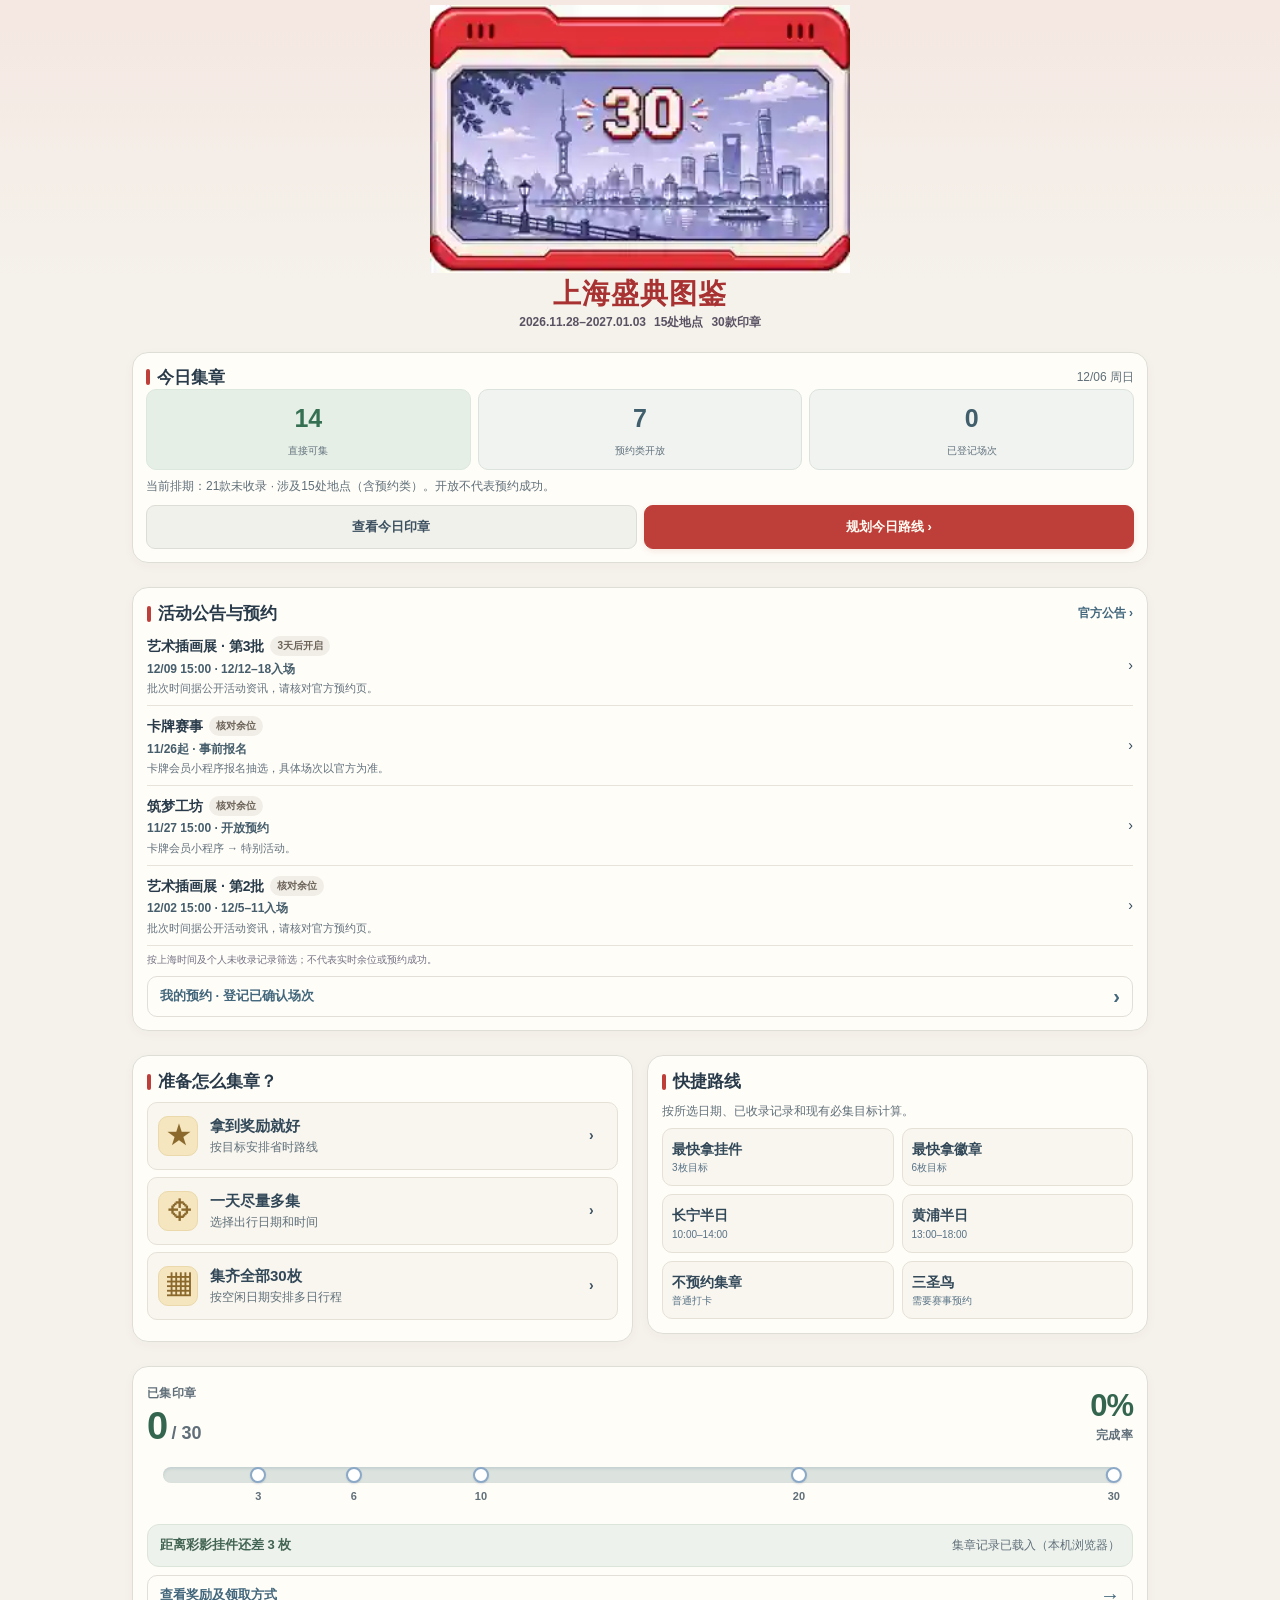
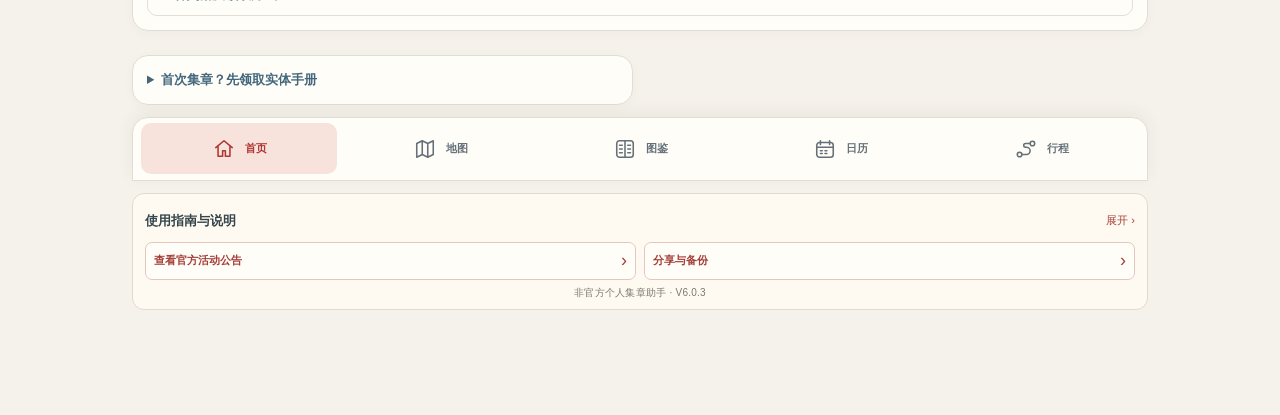
==== commit 81a113ca: "Release v7.1.6 to Xiaohongshu-compatible silhouette page: same dual solvers, embedded pixel sprites " ====
--- a/silhouette/index.html
+++ b/silhouette/index.html
@@ -1,4 +1,6 @@
-<!doctype html><html lang="zh-CN"><head><meta charset="utf-8"><meta name="viewport" content="width=device-width,initial-scale=1,viewport-fit=cover"><meta name="theme-color" content="#C9403B"><title>上海盛典图鉴｜宝可梦30周年上海盛典</title><style>
+<!DOCTYPE html>
+
+<html lang="zh-CN"><head><meta charset="utf-8"/><meta content="width=device-width,initial-scale=1,viewport-fit=cover" name="viewport"/><meta content="#C9403B" name="theme-color"/><meta name="app-version" content="7.1.6"/><title>上海盛典图鉴｜宝可梦30周年上海盛典 · v7.1.6</title><style>
 :root{color-scheme:light;--ink:#122d48;--blue:#1466b0;--sky:#edf5ff;--line:#dce7ef;--muted:#557087;--yellow:#ffd55c;--bg:#f4f7fb;--orange:#a44f16}*{box-sizing:border-box}body{margin:0;background:var(--bg);color:var(--ink);font:15px/1.55 -apple-system,BlinkMacSystemFont,'PingFang SC','Microsoft YaHei',sans-serif}main{max-width:780px;margin:auto;padding:0 14px 40px}header{margin:0 -14px;padding:28px 20px 26px;background:linear-gradient(135deg,#102b4b,#0c63ac);color:#fff;border-radius:0 0 28px 28px}header .kicker{font-size:12px;letter-spacing:2px;color:#d0e7ff}h1{font-size:30px;margin:8px 0 2px;letter-spacing:-1px}h2{font-size:20px;margin:0 0 13px}h3{font-size:16px;margin:0}p{margin:7px 0}small,.muted{font-size:12px;color:var(--muted)}header small{color:#d0e7ff}.panel{background:white;border:1px solid var(--line);border-radius:19px;padding:17px;margin:14px 0;box-shadow:0 3px 14px rgba(16,43,75,0.031)}.progress{height:11px;background:#e4edf5;border-radius:20px;overflow:hidden;margin:10px 0 15px}.progress i{display:block;height:100%;background:#1c75be;border-radius:20px;transition:width .25s}.count{font-size:38px;line-height:1;font-weight:800;letter-spacing:-1px}.count span{font-size:18px;color:var(--muted)}.flex{display:flex;align-items:center;justify-content:space-between;grid-gap:8px;gap:8px}.achievements{display:grid;grid-template-columns:repeat(5,1fr);grid-gap:6px;gap:6px}.ach{padding:10px 3px;text-align:center;border:1px solid var(--line);border-radius:12px;font-size:11px;color:var(--muted);background:#f7f9fc;min-width:0}.ach strong{display:block;font-size:21px;color:var(--ink)}.ach.done{background:#fff3cb;border-color:#e7b63d;color:#735314}.ach em{display:block;font-style:normal;font-size:10px;margin-top:3px}.tabs{position:sticky;top:0;z-index:3;display:flex;grid-gap:6px;gap:6px;padding:8px 0;background:var(--bg)}button,input,select{font:inherit}button{cursor:pointer;border:0;border-radius:10px;background:#e7eff8;color:var(--ink);padding:10px 13px;font-weight:650}button.primary{background:var(--blue);color:#fff}button:disabled{opacity:.45;cursor:default}.tabs button{flex:1;padding:11px 3px}label.field{display:block;font-size:12px;font-weight:650;color:var(--muted);min-width:0}input:not([type=checkbox]),select{display:block;width:100%;min-width:0;border:1px solid #cbdbea;border-radius:10px;background:#fff;color:var(--ink);padding:10px 8px;margin:5px 0 10px;font-size:16px}input[type=checkbox]{width:21px;height:21px;flex:none;accent-color:#176bb0}.grid{display:grid;grid-template-columns:repeat(2,minmax(0,1fr));grid-gap:0 10px;gap:0 10px}.note{background:#f1f6fd;border-left:3px solid #6da6d2;padding:10px 12px;border-radius:8px;font-size:12px;color:#3c5d7a}.warn{color:var(--orange)}.pill{display:inline-block;background:#e9f3fb;border-radius:6px;padding:2px 7px;font-size:11px;color:#195e96}.pill.reserve{background:#fff2df;color:#965020}.pill.complete{background:#e5f4eb;color:#27734b}.venue{border:1px solid var(--line);border-radius:14px;overflow:hidden;margin:10px 0}.venue-head{background:#edf5ff;padding:13px}.stamp{display:flex;align-items:flex-start;grid-gap:9px;gap:9px;padding:12px;border-top:1px solid var(--line)}.stamp>div{flex:1;min-width:0}.stamp.checked{background:#f1faf5}.stamp.checked strong{text-decoration:line-through;color:#507467}.stamp strong{font-size:15px}.stamp label{display:flex;align-items:flex-start;grid-gap:8px;gap:8px}.stamp p{font-size:12px;color:var(--muted);margin:3px 0}.slot{display:flex;grid-gap:7px;gap:7px;align-items:center;flex-wrap:wrap}.slot input[type=time]{width:108px;margin:3px 0}.slot input[type=number]{width:73px;margin:3px 0}.slot label{font-size:11px;display:block}.action{color:#1266ae;text-decoration:none;font-weight:600;font-size:12px}a{color:#1466b0}details{margin-top:10px}summary{cursor:pointer;color:var(--blue);font-weight:650;font-size:13px}.route-stop{border-left:2px solid #9fc6e5;margin-left:12px;padding:0 0 15px 15px;position:relative}.route-stop:before{content:attr(data-n);position:absolute;left:-13px;top:2px;border-radius:50%;width:24px;height:24px;background:#176bb0;color:white;font-size:11px;display:grid;align-items:center;justify-items:center;font-weight:bold}.route-stop .time{font-weight:700;color:#176bb0;font-variant-numeric:tabular-nums}.route-stop .chips{display:flex;flex-wrap:wrap;grid-gap:4px;gap:4px}.route-stop .chips span{font-size:11px;background:#edf3f9;padding:3px 6px;border-radius:5px}.route-stop:last-child{padding-bottom:0}.map{background:#edf5f7;border-radius:12px;margin:12px 0;overflow:hidden}.map svg{width:100%;height:auto;display:block}.metrics{display:grid;grid-template-columns:repeat(3,1fr);grid-gap:5px;gap:5px;margin:10px 0}.metric{background:#edf5ff;padding:9px 6px;border-radius:10px;text-align:center;font-size:12px}.metric strong{display:block;font-size:22px;color:#125c9a}.empty{padding:18px;text-align:center;color:var(--muted)}.footer{padding:4px 5px;font-size:12px;color:var(--muted)}.hidden{display:none!important}.datestrip{display:flex;grid-gap:5px;gap:5px;overflow:auto;padding-bottom:6px}.datestrip button{min-width:85px;font-size:12px;padding:7px}.datestrip button.selected{background:#1466b0;color:white}.datestrip strong{display:block;font-size:16px}.status{font-size:12px;color:var(--muted)}@media(max-width:360px){.panel{padding:12px}.ach{font-size:10px}.ach strong{font-size:18px}}@media print{.tabs,button,.slot,.field{display:none}body{background:white}.panel{box-shadow:none}header{color:black;background:white}}
 
 /* Reward progress v1.2 */
@@ -149,7 +151,7 @@
 
 
 
-/* V5.6.23: illustration first; two separate text lines beneath */
+/* V6.0.3: illustration first; two separate text lines beneath */
 header.pixel-header{position:relative;isolation:isolate;box-sizing:border-box;min-height:0;height:auto;margin:5px 0 0;padding:0 0 9px;border:0;border-radius:0;background:transparent;box-shadow:none;display:flex;flex-direction:column;align-items:center;text-align:center;color:#302c40}
 header.pixel-header .pixel-banner{position:static;display:block;width:100%;height:auto;max-width:360px;max-height:none;object-fit:contain;margin:0 auto;pointer-events:none}
 header.pixel-header .hero-content{position:relative;inset:auto;width:100%;max-width:100%;padding:0;margin:4px 0 0;background:none;border:0;border-radius:0}
@@ -163,7 +165,7 @@
 @media(max-width:360px){header.pixel-header .hero-facts{gap:5px}.compact-head header.pixel-header{margin:0 -9px}}
 @media(min-width:660px){body:not(.compact-head) header.pixel-header .pixel-banner{max-width:420px}body:not(.compact-head) header.pixel-header h1{font-size:28px}body:not(.compact-head) header.pixel-header .hero-facts span{font-size:12px}}
 
-/* V5.6.23: monochrome pixel sprites, no silhouette tint */
+/* V6.0.3: monochrome pixel sprites, no silhouette tint */
 .dex-art img,.is-done .dex-art img{filter:none;transform:none;image-rendering:pixelated;object-fit:contain}
 .dex-tile.pixel-dex-tile .tile-check{min-height:0;padding:8px 4px 2px;gap:0}
 .dex-tile.pixel-dex-tile .dex-id{align-self:center;margin:0;font-size:11px;line-height:1.3;letter-spacing:.4px}
@@ -174,15 +176,21 @@
 .dex-tile.pixel-dex-tile.is-done .dex-id{font-weight:800}
 @media(max-width:360px){.dex-tile.pixel-dex-tile .dex-art{height:72px}}
 
-/* V5.6.23 offline network estimates */
+/* V6.0.3 offline network estimates */
 .district-options,.district-result{border:1px solid #e7d5d3;border-radius:14px;padding:12px;margin:12px 0;background:#fff}.district-options summary{font-weight:700;color:#a52d32;cursor:pointer}.district-options summary small{display:block;font-weight:400;color:#777;margin:3px 0}.district-head{display:flex;align-items:center;justify-content:space-between;gap:8px;flex-wrap:wrap}.district-head strong,.district-head b,.district-summary b{color:#a52d32}.district-summary{padding:9px 0;border-top:1px solid #eee;margin-top:8px}.district-summary p{font-size:13px;line-height:1.5;margin:5px 0}.district-summary small,.district-head small{font-size:11px;color:#686868;display:block}.district-summary button{font-size:12px;margin-top:7px;padding:7px 10px}.district-leg{font-size:12px;color:#a52d32;font-weight:600;margin:6px 0}.district-result .muted{margin:7px 0 0}
-</style></head><body class="booting"><main><header class="pixel-header"><img class="pixel-banner" src="[data-uri]" alt="30周年主题上海像素风景：外滩、东方明珠、陆家嘴和黄浦江" width="320" height="204"><div class="hero-content"><h1>上海盛典图鉴</h1><p class="hero-facts"><span>2026.11.28–2027.01.03</span><span>15处地点</span><span>30款印章</span></p></div></header><p id="startupGate" class="startup-status" role="status">正在准备图鉴并读取集章记录。如长时间未就绪，请刷新页面。</p>
-<div id="home"><section class="panel home-remind" id="homeNotices"><div class="flex"><h2>活动公告与预约</h2><a class="action" href="#" data-official="https://www.pokemon.cn/tcg/campaign/24854.html">官方公告 ›</a></div><div id="homeReminder"></div><button disabled data-boot-disabled="1" type="button" class="reward-more" data-tab="bookings">我的预约 · 登记已确认场次 <span aria-hidden="true">›</span></button></section><section class="panel" id="homeDashboard"></section><section class="panel" id="homeTodayBookings" hidden></section><section class="panel" id="homeSaved" hidden></section><section class="panel home-task"><h2>准备怎么集章？</h2><button disabled data-boot-disabled="1" class="task-card" type="button" data-task="reward"><span class="task-symbol">★</span><span><strong>拿到奖励就好</strong><small>按目标安排省时路线</small></span><span aria-hidden="true">›</span></button><button disabled data-boot-disabled="1" class="task-card" type="button" data-task="max"><span class="task-symbol">⌖</span><span><strong>一天尽量多集</strong><small>选择出行日期和时间</small></span><span aria-hidden="true">›</span></button><button disabled data-boot-disabled="1" class="task-card" type="button" data-task="all"><span class="task-symbol">▦</span><span><strong>集齐全部30枚</strong><small>按空闲日期安排多日行程</small></span><span aria-hidden="true">›</span></button></section><section class="panel home-shortcuts"><h2>快捷路线</h2><p class="muted">按所选日期、已收录记录和现有必集目标计算。</p><div id="shortcuts" class="shortcut-grid"><button disabled data-boot-disabled="1" data-preset="3">最快拿挂件<small>3枚目标</small></button><button disabled data-boot-disabled="1" data-preset="6">最快拿徽章<small>6枚目标</small></button><button disabled data-boot-disabled="1" data-preset="changning">长宁半日<small>10:00–14:00</small></button><button disabled data-boot-disabled="1" data-preset="center">黄浦半日<small>13:00–18:00</small></button><button disabled data-boot-disabled="1" data-preset="walk">不预约集章<small>普通打卡</small></button><button disabled data-boot-disabled="1" data-preset="birds">三圣鸟<small>需要赛事预约</small></button></div></section><section class="panel reward-panel" aria-label="集章进度与奖励"><div class="reward-head"><div><small>已集印章</small><div class="count" id="count">0<span> / 30</span></div></div><div class="reward-percent"><strong id="rewardPercent">0%</strong><small>完成率</small></div></div><div class="reward-track"><div class="progress" role="progressbar" aria-label="已集章数量" aria-valuemin="0" aria-valuemax="30" aria-valuenow="0" id="rewardTrack"><i id="progress" style="width:0%"></i></div><div class="milestones" id="milestones" aria-hidden="true"></div></div><div class="reward-next" aria-live="polite"><span id="nextReward">距离彩影挂件还差3枚</span><small id="saveStatus">正在读取记录</small></div><button disabled data-boot-disabled="1" class="reward-more" type="button" data-tab="rewards">查看奖励及领取方式 <span aria-hidden="true">→</span></button></section><section class="panel home-handbook"><details><summary>首次集章？先领取实体手册</summary><p>现场拍照打卡并发布带 #宝可梦30周年上海盛典 的小红书笔记。手册共20万本，每人限领一本，领完即止。</p><a href="#" data-official="https://www.pokemon.cn/tcg/campaign/24854.html">查看领取规则 ›</a></details></section></div>
-<nav class="tabs bottom-nav" aria-label="页面切换"><button disabled data-boot-disabled="1" type="button" id="tabHome" class="primary" aria-current="page" data-tab="home"><span class="tab-icon" aria-hidden="true"><svg viewBox="0 0 24 24" fill="none" stroke="currentColor" stroke-width="1.7" stroke-linecap="round" stroke-linejoin="round"><path d="M3 10.5 12 3l9 7.5M5.5 9v11h5v-6h3v6h5V9"/></svg></span>首页</button><button disabled data-boot-disabled="1" type="button" id="tabMap"  data-tab="map"><span class="tab-icon" aria-hidden="true"><svg viewBox="0 0 24 24" fill="none" stroke="currentColor" stroke-width="1.7" stroke-linecap="round" stroke-linejoin="round"><path d="M3 6 9 3l6 3 6-3v15l-6 3-6-3-6 3zM9 3v15M15 6v15"/></svg></span>地图</button><button disabled data-boot-disabled="1" type="button" id="tabList"  data-tab="list"><span class="tab-icon" aria-hidden="true"><svg viewBox="0 0 24 24" fill="none" stroke="currentColor" stroke-width="1.7" stroke-linecap="round" stroke-linejoin="round"><rect x="3" y="3" width="18" height="18" rx="3"/><path d="M12 3v18M6 8h3M15 8h3M6 12h3M15 12h3M6 16h3M15 16h3"/></svg></span>图鉴</button><button disabled data-boot-disabled="1" type="button" id="tabDates"  data-tab="dates"><span class="tab-icon" aria-hidden="true"><svg viewBox="0 0 24 24" fill="none" stroke="currentColor" stroke-width="1.7" stroke-linecap="round" stroke-linejoin="round"><rect x="3" y="5" width="18" height="16" rx="3"/><path d="M7 3v4M17 3v4M3 10h18M7 14h2M12 14h2M7 17h2M12 17h2"/></svg></span>日历</button><button disabled data-boot-disabled="1" type="button" id="tabPlan"  data-tab="plan"><span class="tab-icon" aria-hidden="true"><svg viewBox="0 0 24 24" fill="none" stroke="currentColor" stroke-width="1.7" stroke-linecap="round" stroke-linejoin="round"><circle cx="5" cy="18" r="2.5"/><circle cx="19" cy="6" r="2.5"/><path d="M7.5 18h5a4 4 0 0 0 0-8h-1a2 2 0 0 1 0-4h5"/></svg></span>行程</button></nav>
-<section id="map" class="panel hidden"><h2>集章地图</h2><p class="muted">地图数字为固定地点编号，与下方列表一致；可集数量另行显示。位置为示意，导航请以实际地址为准。</p><div class="grid"><label class="field">日期<input disabled data-boot-disabled="1" id="mapDate" type="date" min="2026-11-28" max="2027-01-03" value="2026-11-28"></label><label class="field">区域<select disabled data-boot-disabled="1" id="mapRegion"><option value="">全上海</option></select></label><label class="field">活动<select disabled data-boot-disabled="1" id="mapKind"><option value="">全部</option><option value="walk">直接打卡</option><option value="exhibition">展览</option><option value="workshop">工坊</option><option value="card">卡牌</option></select></label><label class="field">显示<select disabled data-boot-disabled="1" id="mapRemaining"><option value="yes">只看未集</option><option value="all">全部</option></select></label></div><div class="goal-box map-goal-box"><h3>集章目标</h3><div id="mapGoalMode" class="goal-mode" role="group" aria-label="目标方式"><button type="button" disabled data-boot-disabled="1" data-target-mode="total" class="primary">累计达标</button><button type="button" disabled data-boot-disabled="1" data-target-mode="new">本次新增</button></div><div id="mapGoalOptions" class="goal-options" role="group" aria-label="集章数量"><button type="button" disabled data-boot-disabled="1" data-goal="3">3枚</button><button type="button" disabled data-boot-disabled="1" data-goal="6">6枚</button><button type="button" disabled data-boot-disabled="1" data-goal="10">10枚</button><button type="button" disabled data-boot-disabled="1" data-goal="20">20枚</button><button type="button" disabled data-boot-disabled="1" data-goal="30">30枚</button><button type="button" disabled data-boot-disabled="1" data-goal="0">尽量多集</button></div><p id="mapGoalHint" class="goal-progress" aria-live="polite"></p><button type="button" disabled data-boot-disabled="1" data-map-plan="any" class="map-any-plan">不限起点 · 规划路线 ›</button></div><section class="map-hubs" aria-label="常用出发地"><h3>常用出发地 <small>点击即规划</small></h3><div class="map-hub-label">火车站</div><div class="map-hub-grid"><button type="button" disabled data-boot-disabled="1" data-map-plan="hub0" aria-label="从上海虹桥站出发规划行程">上海虹桥站</button><button type="button" disabled data-boot-disabled="1" data-map-plan="hub1" aria-label="从上海站出发规划行程">上海站</button><button type="button" disabled data-boot-disabled="1" data-map-plan="hub2" aria-label="从上海南站出发规划行程">上海南站</button></div><div class="map-hub-label">地铁站</div><div class="map-hub-grid metro"><button type="button" disabled data-boot-disabled="1" data-map-plan="hub3" aria-label="从人民广场出发规划行程">人民广场</button><button type="button" disabled data-boot-disabled="1" data-map-plan="hub4" aria-label="从静安寺出发规划行程">静安寺</button><button type="button" disabled data-boot-disabled="1" data-map-plan="hub5" aria-label="从陆家嘴出发规划行程">陆家嘴</button><button type="button" disabled data-boot-disabled="1" data-map-plan="hub6" aria-label="从徐家汇出发规划行程">徐家汇</button></div><p class="muted">按地图所选日期与区域规划，自动优化首站。</p></section><div id="exploreMap"></div><div id="exploreDetail" aria-live="polite"></div><div id="exploreList"></div></section><section id="plan" class="panel hidden"><div id="tripShelf" hidden></div><div id="savedTrip" class="saved-trip" hidden></div><div class="flex"><h2>规划集章路线</h2><button disabled data-boot-disabled="1" type="button" data-tab="bookings">我的预约 ›</button></div><div class="planner-layout"><div class="planner-settings"><div id="reminders" class="trip-reminders"></div><div class="goal-box"><label class="field" for="goal">想集到几枚？</label><div id="goalMode" class="goal-mode" role="group" aria-label="目标方式"><button type="button" disabled data-boot-disabled="1" data-target-mode="total" class="primary">累计达标</button><button type="button" disabled data-boot-disabled="1" data-target-mode="new">本次新增</button></div><div class="goal-options" id="goalOptions" role="group" aria-label="集章目标"><button disabled data-boot-disabled="1" data-goal="3">3枚<small>挂件</small></button><button disabled data-boot-disabled="1" data-goal="6">6枚<small>徽章</small></button><button disabled data-boot-disabled="1" data-goal="10">10枚<small>新星</small></button><button disabled data-boot-disabled="1" data-goal="20">20枚<small>达人</small></button><button disabled data-boot-disabled="1" data-goal="30">30枚<small>大师</small></button><button disabled data-boot-disabled="1" data-goal="0" class="primary">尽量多集<small>单日</small></button></div><input disabled data-boot-disabled="1" type="hidden" id="goal" value="0"><p class="goal-progress" id="goalHint" aria-live="polite"></p><details class="must-details"><summary>指定必集印章 <span id="mustCount"></span></summary><p class="muted">优先安排选中的印章，需预约的项目须先登记场次。</p><div id="mustGrid" class="must-grid"></div><button disabled data-boot-disabled="1" id="clearMust" type="button">清除选择</button></details><label class="field">路线偏好<select disabled data-boot-disabled="1" id="routeStyle"><option value="fast">严格最短时间</option><option value="smooth" selected>成就优先／最短移动距离</option><option value="few">少跑地点（兼顾时间）</option><option value="max">多集印章</option></select></label><label class="claim-option"><input id="autoAchievement" type="checkbox"> 额外优先解锁任一成就（可能增加路程）</label><label class="claim-option" id="claimOption" hidden><input disabled data-boot-disabled="1" type="checkbox" id="claimLast"> 尽量在可领奖的地点结束</label></div><div id="scriptNotice" class="note" style="color:#a44f16">正在载入小工具。若长时间无响应，请刷新页面。</div><div class="date-picker-head"><strong>出行日期</strong><small>左右滑动选择</small></div><div class="availability-presets" role="group" aria-label="常用出行模式"><button type="button" data-availability="all">全天自由</button><button type="button" data-availability="weekend">周末出行</button><button type="button" data-availability="evening">下班后</button></div><div id="quickDates" class="quick-dates" aria-label="活动日期"></div><div id="timePresets" class="time-presets" aria-label="出行时段"><button disabled data-boot-disabled="1" type="button" data-time="10:00|22:00">全天</button><button disabled data-boot-disabled="1" type="button" data-time="10:00|14:00">上午</button><button disabled data-boot-disabled="1" type="button" data-time="13:00|18:00">下午</button><button disabled data-boot-disabled="1" type="button" data-time="18:00|22:00">下班后</button></div><details class="advanced-settings" id="routeDetails"><summary>出发地点、区域及精确时间 <small id="routeSettingsSummary"></small></summary><div class="grid"><label class="field">集章日期<input disabled data-boot-disabled="1" id="date" type="date" min="2026-11-28" max="2027-01-03" value="2026-11-28"></label><label class="field">路线范围<select disabled data-boot-disabled="1" id="region"><option value="">全上海</option><option value="长宁区">长宁区</option><option value="杨浦区">杨浦区</option><option value="嘉定区">嘉定区</option><option value="黄浦区">黄浦区</option><option value="普陀区">普陀区</option><option value="徐汇区">徐汇区</option><option value="浦东新区">浦东新区</option><option value="静安区">静安区</option></select></label><label class="field">开始时间<input disabled data-boot-disabled="1" id="start" type="time" value="10:00"></label><label class="field">结束时间<input disabled data-boot-disabled="1" id="end" type="time" value="22:00"></label><label class="field">手动出发地<select disabled data-boot-disabled="1" id="origin"><option value="any">不限起点（从第一站开始计时）</option><optgroup label="常用出发地（参考位置）"><option value="hub0">上海虹桥站</option><option value="hub1">上海站</option><option value="hub2">上海南站</option><option value="hub3" selected>人民广场地铁站</option><option value="hub4">静安寺地铁站</option><option value="hub5">陆家嘴地铁站</option><option value="hub6">徐家汇地铁站</option></optgroup><optgroup label="集章地点（也可作附近出发参考）"><option value="0">中山公园龙之梦 · 长宁路1018号 · 龙之梦城市生活中心</option><option value="1">五角场万达广场 · 淞沪路77号 · 五角场万达广场</option><option value="2">南翔印象城MEGA · 陈翔公路2299号 · 上海南翔印象城MEGA</option><option value="3">虹桥南丰城 · 遵义路100号 · 虹桥南丰城南区3楼L310</option><option value="4">拉法耶文化艺术中心 · 复兴中路323号 · 拉法耶文化艺术中心</option><option value="5">环球港 · 中山北路3300号 · 上海月星环球港B2100</option><option value="6">美罗城 · 肇嘉浜路1111号 · 美罗城[A]段第[二]层[2-4A、2-4B]单元</option><option value="7">上海荟聚 · 金钟路788号 · 荟聚B1C05B商铺</option><option value="8">华润时代广场 · 张杨路500号 · 华润时代广场</option><option value="9">宏伊国际广场 · 南京东路299号 · 宏伊国际广场一层S-115</option><option value="10">BFC外滩金融中心 · 中山东二路600号 · 上海BFC外滩金融中心南区1FS108</option><option value="11">静安大悦城 · 西藏北路166号 · 静安大悦城南座2F-03、2F-04室（KKV店）</option><option value="12">长宁来福士 · 长宁路1191号 · 长宁来福士西区一楼01-03铺位</option><option value="13">湖滨道 · 湖滨路150号 · L1-E05单元</option><option value="14">上海广场 · 淮海中路138号 · 地上一层110单元</option></optgroup></select></label><label class="field">路线使用的出发地<select id="originSource"><option value="manual">手动选择的出发地</option><option value="gps" id="originGpsOption" disabled>当前位置（需先授权）</option></select></label><div class="distance-panel" id="distancePanel"><h3>附近集章场馆</h3><p class="muted">两个出发地独立比较；位置仅在当前页面内存使用，不保存、不上传。</p><div class="distance-actions"><button type="button" id="locateOnce">授权定位 / 刷新</button><button type="button" id="clearGps" hidden>清除定位</button></div><p id="locationStatus" class="muted" aria-live="polite">尚未定位，手动选择不受影响。</p><label class="field">场馆筛选<select id="nearbyScope"><option value="all">全部场馆（所选区域）</option><option value="available">仅当天可安排的未收录场馆</option></select></label><details open><summary>从手动出发地 · 距离排行</summary><div id="manualDistances"></div></details><details open><summary>从当前位置 · 距离排行</summary><div id="gpsDistances"></div></details><p class="muted">按预计交通时间排序；显示直线距离作参考。预约须登记后才计入可安排数量。</p></div><label class="field">首站安排<select disabled data-boot-disabled="1" id="firstPolicy"><option value="overall" selected>全局最优（成就与距离）</option><option value="nearest">最近可行首站优先</option><option value="fixed">指定首个集章点（单日）</option></select></label><label class="field" id="firstVenueField" hidden>指定首站<select disabled data-boot-disabled="1" id="firstVenue"><option value="">请选择首站</option><option value="0">中山公园龙之梦 · 长宁路1018号 · 龙之梦城市生活中心</option><option value="1">五角场万达广场 · 淞沪路77号 · 五角场万达广场</option><option value="2">南翔印象城MEGA · 陈翔公路2299号 · 上海南翔印象城MEGA</option><option value="3">虹桥南丰城 · 遵义路100号 · 虹桥南丰城南区3楼L310</option><option value="4">拉法耶文化艺术中心 · 复兴中路323号 · 拉法耶文化艺术中心</option><option value="5">环球港 · 中山北路3300号 · 上海月星环球港B2100</option><option value="6">美罗城 · 肇嘉浜路1111号 · 美罗城[A]段第[二]层[2-4A、2-4B]单元</option><option value="7">上海荟聚 · 金钟路788号 · 荟聚B1C05B商铺</option><option value="8">华润时代广场 · 张杨路500号 · 华润时代广场</option><option value="9">宏伊国际广场 · 南京东路299号 · 宏伊国际广场一层S-115</option><option value="10">BFC外滩金融中心 · 中山东二路600号 · 上海BFC外滩金融中心南区1FS108</option><option value="11">静安大悦城 · 西藏北路166号 · 静安大悦城南座2F-03、2F-04室（KKV店）</option><option value="12">长宁来福士 · 长宁路1191号 · 长宁来福士西区一楼01-03铺位</option><option value="13">湖滨道 · 湖滨路150号 · L1-E05单元</option><option value="14">上海广场 · 淮海中路138号 · 地上一层110单元</option></select></label><label class="field">交通方式<select disabled data-boot-disabled="1" id="mode"><option value="public" selected>公交＋地铁＋步行（离线估算）</option><option value="metro">地铁＋步行（离线估算）</option><option value="taxi">出租车（估算）</option></select></label></div></details><details class="advanced-settings"><summary>停留时间与预约设置</summary><div class="grid"><label class="field">每站打卡时间（分钟）<input disabled data-boot-disabled="1" id="dwell" type="number" min="5" max="90" value="15"></label><label class="field">用餐及排队预留（分钟）<input disabled data-boot-disabled="1" id="buffer" type="number" min="0" max="240" value="60"></label></div><label style="display:flex;align-items:center;gap:8px;margin:4px 0 12px"><input disabled data-boot-disabled="1" type="checkbox" id="useSlots" checked> 加入已预约的活动</label></details><button disabled data-boot-disabled="1" class="primary" style="width:100%" id="compute">生成推荐路线</button><details class="district-options" id="quickBookingPanel"><summary>当天预约 <small id="quickBookingCount">已预约活动可直接纳入行程</small></summary><div id="quickBookingBody"></div></details><details class="district-options" open><summary>推荐片区组合 <small>按当前日期及收录进度</small></summary><p class="muted">默认「成就优先／最短移动距离」自动比较；若想指定组合，可加入必集，不会取消原有选择。</p><div id="districtCandidates"></div></details><details class="advanced-settings route-help"><summary>路线计算与预约说明</summary><p class="note">集章时间为10:00–22:00。工坊、卡牌赛及插画展请先通过官方渠道预约，再在「当天预约」确认已预约并登记实际场次。<br>按所选目标及路线偏好安排未集印章，交通时间仅供参考。选择附近车站或集章点可作出发参考；不限起点时请另计前往首站的时间。默认按当天开放、预约、必集和成就目标全局规划，优先减少总移动距离；同岸约2.5公里以内优先比较步行。总时间必须符合出行窗口及预约，不强制固定场馆组合。仍可选择最近或指定首站。坐标及交通耗时仅供估算，定位由用户主动触发，距离排行实时重新计算。</p></details></div><div class="planner-results"><div class="result-heading"><h3>当日路线</h3><small>按预计到达时间排列</small></div><div class="compare-bar"><button type="button" id="compareRoutes">对比路线方案</button><small>保留同一日期与预约约束</small></div><div id="routeChoices" aria-live="polite"></div><div id="route" aria-live="polite" tabindex="-1"></div><div class="multi-box" id="multiBox"><h3>分几天集？</h3><p class="muted">沿用上面的出发地点、时间和交通设置。每一天重新从所选起点出发。</p><div class="grid"><label class="field">最晚出行日期<input disabled data-boot-disabled="1" id="lastDay" type="date" min="2026-11-28" max="2027-01-03" value="2027-01-03"></label><label class="field">哪天有空<select disabled data-boot-disabled="1" id="dayMode"><option value="all">不限</option><option value="weekend">只看周末</option><option value="weekday">只看工作日</option></select></label></div><details class="custom-days"><summary>指定我有空的日期（可选）</summary><div id="customDays" class="custom-days-grid"></div><button disabled data-boot-disabled="1" type="button" id="clearCustomDays">取消指定日期</button></details><button disabled data-boot-disabled="1" id="multiCompute" style="width:100%">推荐多日行程</button><div id="multiResult" aria-live="polite"></div></div></div></div></section>
-<section id="list" class="panel hidden"><h2 class="dex-page-title">收录图鉴</h2><div class="pocket-panel dex-terminal" aria-label="快速集章"><div class="pocket-heading"><div><div class="dex-eyebrow"><i></i> SHANGHAI / STAMP DEX</div><h2>我的图鉴</h2><p class="muted">点像素图看详情，＋ 收录，☆ 加入必集。</p></div><div class="dex-meter"><span class="meter-label">已收录</span><strong id="dexCount">0</strong><small>/ 30</small></div></div><div class="dex-progress"><i id="dexProgress"></i></div><div id="pocketBody"><div id="dexFilters" class="dex-filters" role="group" aria-label="图鉴筛选"><button disabled data-boot-disabled="1" type="button" data-dex-filter="all" aria-pressed="true" class="active">全部</button><button disabled data-boot-disabled="1" type="button" data-dex-filter="done" aria-pressed="false" class="">已收录</button><button disabled data-boot-disabled="1" type="button" data-dex-filter="missing" aria-pressed="false" class="">待收录</button><button disabled data-boot-disabled="1" type="button" data-dex-filter="must" aria-pressed="false" class="">必集</button><button disabled data-boot-disabled="1" type="button" data-dex-filter="today" aria-pressed="false" class="">当天开放</button><button disabled data-boot-disabled="1" type="button" data-dex-filter="booking" aria-pressed="false" class="">需预约</button></div><details class="dex-extra"><summary>搜索与日期筛选</summary><div class="dex-search"><input disabled data-boot-disabled="1" id="dexSearch" type="search" aria-label="搜索全国图鉴编号" placeholder="搜索图鉴编号"><button disabled data-boot-disabled="1" type="button" id="dexClearSearch" aria-label="清除搜索">×</button></div><div class="pocket-tools"><label class="field">活动类型<select disabled data-boot-disabled="1" id="pocketKind"><option value="">全部</option><option value="walk">打卡</option><option value="exhibition">展览</option><option value="workshop">工坊</option><option value="card">卡牌</option></select></label><label class="pocket-check" hidden><input disabled data-boot-disabled="1" id="pocketRemaining" type="checkbox"> 只看未集</label><label class="field">查看日期<input disabled data-boot-disabled="1" id="dexDate" type="date" min="2026-11-28" max="2027-01-03" value="2026-11-28"></label></div></details><div id="dexResults" class="dex-results" aria-live="polite"></div><div id="pocketGrid" class="pocket-grid"></div><div class="collection-actions dex-actions"><button type="button" data-open-series>收藏挑战 <span id="dexSeriesCount">0/21</span></button><button type="button" data-open-poster>收藏海报 ↗</button></div><details class="dex-series" id="seriesPanel"><summary>收藏挑战 · 三圣鸟 / 御三家等 <span id="seriesCount"></span></summary><p>收录指定伙伴，解锁收藏挑战。仅为个人记录，非官方奖励。</p><div id="seriesTabs" class="series-tabs"></div><div id="seriesGrid"></div></details><div id="pocketSummary" class="pocket-summary"></div><button disabled data-boot-disabled="1" type="button" id="dexShare" class="dex-share" hidden>查看我的收录战报</button></div></div><details class="venue-directory"><summary>按地点查看完整集章清单</summary><div class="grid"><label class="field">搜索地点或印章<input disabled data-boot-disabled="1" id="query" type="search" placeholder="长宁、龙之梦、皮卡丘"></label><label class="field">活动类型<select disabled data-boot-disabled="1" id="listKind"><option value="">全部</option><option value="walk">普通打卡</option><option value="exhibition">艺术展</option><option value="workshop">筑梦工坊</option><option value="card">卡牌活动</option></select></label><label class="field">查看范围<select disabled data-boot-disabled="1" id="listDate"><option value="all">全部活动日期</option><option value="selected">只看所选日期</option></select></label></div><label style="display:flex;align-items:center;gap:7px;margin-bottom:9px"><input disabled data-boot-disabled="1" id="remaining" type="checkbox"> 只看未完成</label><p class="note">三家指定星巴克为同款印章，任选一家即可。集到后勾选对应印章。已预约的活动可填写开始时间及预计耗时（含排队）。</p><div id="venues"></div></details></section>
-<section id="dates" class="panel hidden"><h2>日期总览</h2><details class="key-dates"><summary>重要活动节点</summary><div id="keyDates"></div></details><p class="muted">查看每天还有哪些印章可集。普通打卡与预约活动分开统计，重复印章只计一次。点击日期即可规划当天路线。</p><div class="grid"><label class="field">活动类型<select disabled data-boot-disabled="1" id="calendarKind"><option value="">全部</option><option value="walk">普通打卡</option><option value="exhibition">艺术展</option><option value="workshop">筑梦工坊</option><option value="card">卡牌活动</option></select></label><label class="field">日期范围<select disabled data-boot-disabled="1" id="calendarDays"><option value="all">全部日期</option><option value="weekend">周末</option><option value="weekday">工作日</option></select></label></div><div class="calendar-legend"><span class="k-walk">打卡</span><span class="k-exhibition">展览</span><span class="k-workshop">工坊</span><span class="k-card">卡牌</span></div><div class="calendar-switch" role="group" aria-label="日历视图"><button disabled data-boot-disabled="1" id="dailyView" class="primary" type="button" aria-pressed="true">每日数量</button><button disabled data-boot-disabled="1" id="timelineView" type="button" aria-pressed="false">活动排期</button></div><div id="dateChart"></div><div id="scheduleView" hidden></div></section>
-<section id="bookings" class="panel hidden"><h2>我的预约</h2><p class="muted">先完成官方预约或报名，再登记实际场次。登记后才能加入路线。</p><div class="official-links"><a href="#" data-official="https://www.pokemon.cn/tcg/campaign/24810.html"><strong>艺术插画展</strong><small>分批预约入场 ›</small></a><a href="#" data-official="https://www.pokemon.cn/tcg/event/24869.html"><strong>卡牌赛事</strong><small>11月26日起报名 ›</small></a><a href="#" data-official="https://www.pokemon.cn/tcg/campaign/24816.html"><strong>筑梦工坊</strong><small>11月27日 15:00 起预约 ›</small></a></div><p class="note">登记不等于官方预约成功。卡牌赛事需核对具体场次、参与资格及现场规则；三圣鸟是个人收藏组合，不保证所有印章均可取得。</p><div id="bookingList"></div></section><section class="panel hidden" id="rewards" aria-label="全部奖励及领取方法"><div class="flex"><h2>集章奖励</h2><button disabled data-boot-disabled="1" type="button" data-tab="home">返回首页</button></div><p class="muted">奖励进度按已集印章数量计算。</p><div id="achievements"></div><div id="claimRecords"></div><div class="claim-guide"><h3>奖励领取说明</h3><p><b>领取方式</b>：集齐对应数量后，凭集章手册到以下任一集章处，经工作人员核验后领取。</p><ol><li>宝可梦卡牌艺术插画展（需提前预约入场）</li><li>上海的宝可梦官方卡牌道馆</li><li>宝可梦官方慢闪店</li></ol><p><b>实物奖励：</b>每人每款限领一份，先到先得，赠完即止。<br><b>称号奖励：</b>「宝可梦卡牌会员」小程序内的集章称号。</p><small>网页记录不能代替集章手册。奖励库存及领取方式以现场为准。</small></div></section><section class="panel utility-panel" id="utilities" hidden><h2>分享与备份</h2><div class="flex"><button disabled data-boot-disabled="1" id="share">查看我的集章进度</button><button disabled data-boot-disabled="1" id="backup">查看备份文本</button><button disabled data-boot-disabled="1" id="restore">从备份文本恢复</button></div><p id="msg" class="status" aria-live="polite"></p><details><summary>清空本机进度</summary><button disabled data-boot-disabled="1" id="reset" style="margin-top:8px">清空集章及预约</button></details></section><div id="dexOverlay" class="dex-overlay" hidden><div id="pocketDetail" role="dialog" aria-modal="true" aria-label="印章详情"></div></div><div id="shareOverlay" class="dex-overlay" hidden><div class="share-sheet poster-sheet" role="dialog" aria-modal="true" aria-label="收藏海报"><div class="poster-header"><span id="posterStatus" role="status">正在生成图片…</span><button disabled data-boot-disabled="1" type="button" id="closeShare" class="sheet-close" aria-label="关闭图片">×</button></div><div class="poster-preview" id="posterPreview"><img id="posterImage" alt="我的上海盛典收藏海报" hidden draggable="false"><div id="posterLoading" class="poster-loading">正在生成图片…</div></div><div class="poster-footer"><a id="posterDownload" download="shanghai-collection.png" hidden>保存图片</a><button type="button" id="posterRetry" hidden>重试</button><p id="posterHint">长按图片，保存到相册</p></div></div></div><div id="collectToast" role="status" aria-live="polite" class="collect-toast" hidden></div><div id="nativeSheet" class="dex-overlay" hidden><div class="share-sheet" role="dialog" aria-modal="true" aria-label="文本详情"><button disabled data-boot-disabled="1" id="nativeClose" type="button" class="sheet-close">关闭 ×</button><h2 id="nativeTitle"></h2><p id="nativeHint" class="muted"></p><textarea disabled data-boot-disabled="1" id="nativeText" rows="8" style="width:100%;font-size:16px;box-sizing:border-box"></textarea><button disabled data-boot-disabled="1" type="button" class="primary" id="nativeImport" hidden>确认恢复</button></div></div><footer class="footer guide-footer compact-guide" aria-label="使用指南与说明"><details id="guideDisclosure" class="guide-disclosure"><summary><span>使用指南与说明</span><small>展开 ›</small></summary><div class="guide-sections"><details><summary><span class="guide-num">01</span><span>如何规划集章路线</span></summary><div class="guide-copy"><p>在地图选车站或场馆，或在行程页手动选择、授权定位；按日期、预约、必集目标和路线偏好规划。地铁站间运行与换乘参考公开轨道数据，场馆接驳步行按距离折算。公交线路及实时班次尚未接入，请以现场导航为准。</p></div></details><details><summary><span class="guide-num">02</span><span>预约与活动安排</span></summary><div class="guide-copy"><p>请先通过官方渠道完成预约，再登记场次。卡牌赛事11月26日起报名，筑梦工坊11月27日15:00起预约，插画展分批预约；以官方公告为准。</p></div></details><details><summary><span class="guide-num">03</span><span>图鉴、成就与官方奖励</span></summary><div class="guide-copy"><p>30款印章按物种计数，星巴克同款只计一次。21组成就卡为个人设计；官方3枚、6枚实物奖励及10、20、30枚称号须按活动规则核验，实物限量。</p></div></details><details><summary><span class="guide-num">04</span><span>定位、隐私与进度保存</span></summary><div class="guide-copy"><p>定位仅主动授权时获取，坐标只在页面内存估算距离，不保存、不上传；拒绝仍可手选。网页版进度保存在当前浏览器，清理数据、隐私模式或更换设备可能丢失；建议定期文本备份。不收集账号或手机号。</p></div></details><details><summary><span class="guide-num">05</span><span>信息来源与版权</span></summary><div class="guide-copy"><p>非官方个人工具，数据整理自活动明细表和奖励海报，以官方公告为准。像素图参考 Pokémon Showdown 的公开 Gen 5 素材并灰阶处理，角色及素材权利归原权利人，发布前须确认授权。</p></div></details></div></details><div class="guide-actions"><a href="#" data-official="https://www.pokemon.cn/tcg/campaign/24854.html">查看官方活动公告 <span aria-hidden="true">›</span></a><button disabled data-boot-disabled="1" type="button" id="utilityToggle" class="footer-link">分享与备份 <span aria-hidden="true">›</span></button></div><p class="guide-signoff">非官方个人集章助手 · V5.6.23</p></footer></main>
+
+/* V6.0 compact mobile layout */
+.dex-art img{image-rendering:pixelated!important;filter:none!important}.v6-art{width:40px;height:40px;object-fit:contain;image-rendering:pixelated;flex:none}.v6-quick{display:grid;grid-template-columns:repeat(2,minmax(0,1fr));gap:8px;margin:8px 0}.v6-quick label,.v6-custom{font-size:12px;font-weight:600;display:block;min-width:0}.v6-quick select,.v6-quick input,.v6-custom input{width:100%;min-height:44px;max-width:100%;margin-top:4px}.v6-map-goal{padding:0;background:none}.v6-map-goal .goal-options{grid-template-columns:repeat(6,minmax(0,1fr));gap:4px}.v6-map-goal .goal-options button{min-height:44px;font-size:12px;padding:4px}.v6-map-goal .goal-progress{margin:4px 0}.v6-sticky{position:sticky;bottom:calc(66px + env(safe-area-inset-bottom));z-index:8;display:flex;gap:8px;background:#fffdf9;border-top:1px solid #e7d5d3;padding:9px 0}.v6-sticky button:first-child{flex:1}.v6-sticky button{min-height:44px}.v6-list{margin-top:8px}.v6-card{background:#fffdf9;border:1px solid #e7d5d3;border-radius:13px;padding:12px;margin:8px 0}.v6-card .flex{align-items:center}.v6-item{display:flex;align-items:center;gap:8px;padding:7px 0;border-bottom:1px solid #eee5e0}.v6-item:last-child{border-bottom:0}.v6-item>span{flex:1;min-width:0}.v6-item small{display:block;color:#65717a}.v6-item button{min-height:44px;font-size:12px}.v6-book{display:grid;grid-template-columns:1fr 1fr;gap:8px;margin:8px 0}.v6-book button,.v6-book p{grid-column:1/-1}.v6-book input{width:100%;min-height:44px}.v6-calendar-head{display:flex;gap:6px;margin:8px 0}.v6-calendar-head button{flex:1;min-height:44px;font-size:12px}.v6-schedule{overflow:auto;max-height:57vh;overscroll-behavior:contain;border:1px solid #e2d9d4;border-radius:10px;-webkit-overflow-scrolling:touch}.v6-schedule table{border-collapse:separate;border-spacing:0;width:max-content;min-width:100%}.v6-schedule th,.v6-schedule td{min-width:58px;width:58px;padding:4px;text-align:center;border-bottom:1px solid #eee5e0}.v6-schedule thead th{position:sticky;top:0;z-index:3;background:#fffdf9}.v6-schedule th:first-child{position:sticky;left:0;min-width:108px;width:108px;z-index:2;text-align:left;background:#fffdf9}.v6-schedule thead th:first-child{z-index:4}.v6-schedule th button{padding:4px;min-height:44px;border:0;background:none;font-size:12px}.v6-schedule th .v6-art{width:30px;height:30px}.v6-schedule td button{display:block;width:100%;min-height:30px;border:0;border-radius:4px;padding:3px;font-size:10px;background:#dce9df;color:#254c35}.v6-schedule td button.reserve{background:#f4e6c9;color:#74551b}.v6-schedule td button.booked{background:#b53b3f;color:white}.v6-schedule .v6-active{background:#f8e4e0!important}.v6-schedule td button.finished{opacity:.65}.v6-schedule .booking-cell{font-size:10px;color:#a32f32}.v6-day-grid{display:grid;grid-template-columns:repeat(4,minmax(0,1fr));gap:5px}.v6-day-grid button{display:flex;flex-direction:column;align-items:center;gap:2px;min-height:70px;padding:4px;font-size:11px}.v6-day-grid small{font-size:10px}.v6-summary-grid{display:grid;grid-template-columns:repeat(3,minmax(0,1fr));gap:6px;margin:8px 0}.v6-summary-grid div{background:#faf4ef;padding:8px;text-align:center;border-radius:8px;font-size:11px}.v6-summary-grid b{display:block;font-size:17px;color:#a82f35}.v6-map-wrap{overflow:hidden;touch-action:pan-y}.v6-map-wrap svg{width:100%;display:block}.v6-map-controls{display:flex;justify-content:flex-end;gap:5px}.v6-map-controls button{min-width:44px;min-height:44px}.v6-custom{display:flex;gap:6px;align-items:center;margin:6px 0}.v6-custom input{width:100px}.v6-route-leg{font-size:12px;color:#5a6670}.v6-schedule button:focus-visible,.v6-item button:focus-visible{outline:2px solid #b53b3f}#v6Candidates details{margin:5px 0}#v6CandidatePanel,#v6Transport,#v6MapMore{border:1px solid #e7d5d3;border-radius:10px;padding:9px;margin:8px 0}#v6CandidatePanel summary,#v6Transport summary,#v6MapMore summary{cursor:pointer;font-weight:700}#routeDetails .venue-picker{display:none}#map .venue-picker{display:none}#map .map-legend{font-size:11px}#plan .planner-settings>.goal-box{margin-bottom:6px}#plan .planner-results{min-width:0}#v6MapResult:empty{display:none}#v6MapResult .map{margin:0}.route-stop .chips .v6-art{width:28px;height:28px}.v6-next-actions{display:flex;gap:8px;flex-wrap:wrap}.v6-next-actions button{min-height:44px;flex:1}
+
+#map .v6-map-date{display:flex;align-items:center;gap:10px;margin:8px 0;font-size:13px;font-weight:600}#map .v6-map-date input{flex:1;min-height:44px}#map .v6-map-filters{display:grid;grid-template-columns:repeat(3,minmax(0,1fr));gap:6px;margin:8px 0}#map .v6-map-filters label{min-width:0}#map .v6-map-filters select{width:100%;font-size:12px}#map .v6-filter{padding:7px 0}#map .v6-filter summary{font-size:12px;color:#536a78}#map .v6-quick>p{grid-column:1/-1;margin:0}#map .v6-map-goal .goal-progress{font-size:11px}#map .v6-map-goal .goal-mode button{min-height:36px}#v6MapGoal{width:90px}#map .v6-map-wrap svg{max-height:45vh}#v6Candidates .v6-card{padding:8px;margin:5px 0}#v6Candidates .v6-card h3{font-size:14px}#v6DayDetail .v6-card .v6-card{padding:8px}#v6Candidates .v6-card .v6-item{padding:2px 0}.v6-card .flex button{min-height:44px}.v6-timeline-row{display:flex;gap:9px;border-left:2px solid #e2c4c0;margin:0 4px 6px;padding:7px 10px;font-size:12px}.v6-timeline-row b{min-width:70px;color:#a73338}.v6-calendar-head button[aria-pressed=true]{background:#f8e4e0;color:#ad383c}#v6MapCompute:disabled{opacity:.6}.v6-book summary{min-height:30px}.v6-map-controls button{font-size:14px}#v6MapResult .v6-card p{margin:6px 0}.v6-route-leg{margin:5px 0}.v6-map-goal .goal-options button{min-width:0}.v6-sticky{bottom:calc(64px + env(safe-area-inset-bottom))}#plan #routeDetails .venue-picker{display:block}#plan #routeDetails .venue-picker-toggle{font-size:12px;min-height:32px}
+.v6-cluster-summary{margin:12px 0;padding:10px 0;border-top:1px solid #e3d8d4;border-bottom:1px solid #e3d8d4}.v6-cluster-run{display:flex;flex-direction:column;gap:3px;margin:9px 0}.v6-cluster-run small{color:#a83236;font-weight:600}.v6-cluster-summary>small{color:#687987}.v6-area-progress{margin-top:8px;font-size:13px}.v6-area-row{display:grid;gap:3px;padding:8px 0;border-bottom:1px solid #ddd}.v6-area-row small{display:block;color:#63717b}.v6-area-progress>small{display:block;margin-top:8px}</style><style>.v603-padding{display:grid;grid-template-columns:1fr 1fr;gap:8px}.v603-padding label{min-width:0}.v603-padding input{width:100%;box-sizing:border-box}</style><meta name="app-version" content="7.0.0"><style>#map,#plan{padding:14px!important}#map .v6-quick,#map .v6-map-filters,#plan .grid{min-width:0;grid-template-columns:repeat(2,minmax(0,1fr))}#map label,#plan label{min-width:0;overflow:visible}#map input,#map select,#plan input,#plan select{min-width:0;max-width:100%;width:100%;box-sizing:border-box;font-size:15px;min-height:42px;margin:3px 0 5px!important}#map input[type=time],#plan input[type=time],#plan input[type=date],#map input[type=date]{appearance:none;-webkit-appearance:none;min-inline-size:0;padding:8px!important}#map input::-webkit-date-and-time-value,#plan input::-webkit-date-and-time-value{text-align:left}#map .v6-quick>label,#map .v6-map-date{font-size:12px}#map .v6-quick{gap:6px 9px!important}#map .preview-main{display:grid;grid-template-columns:repeat(2,minmax(0,1fr));gap:6px 10px;margin:8px 0 10px}#map .preview-main>label{display:block;font-weight:650;font-size:12px;color:var(--muted)}#map .preview-main .preview-wide{grid-column:1/-1}#map .preview-main select{font-size:14px}#map .preview-main .preview-time{display:grid;grid-template-columns:1fr 1fr;gap:8px;grid-column:1/-1}#map .preview-time label{font-size:12px;font-weight:650;color:var(--muted)}#map .preview-main .preview-goal{display:grid;grid-template-columns:1fr 1fr;gap:7px;grid-column:1/-1}#map .preview-goal label{font-size:12px;color:var(--muted);font-weight:650}#map .preview-options{display:flex;align-items:center;gap:8px;margin:0 0 7px}#map .preview-options>details{flex:1;min-width:0;margin:0!important}#map .preview-options summary{font-size:13px}#map .v6-map-controls{display:flex;justify-content:flex-end;gap:5px;margin:3px 0!important}#map .v6-map-controls button{padding:5px 12px;min-height:34px}#map .v6-map-wrap{border-radius:13px;overflow:hidden}#map .v6-map-wrap svg{display:block;width:100%;height:auto}#map .v6-list{margin-top:8px}#map .explore-row{display:flex;align-items:center;gap:9px;padding:11px 3px!important;min-height:48px}#map .explore-row .preview-num{width:29px;height:29px;border-radius:50%;background:#b53b3f;color:white;display:inline-flex;align-items:center;justify-content:center;font-weight:750;flex:none;font-size:12px}#map .explore-row .preview-name{flex:1;text-align:left}#map .explore-row .preview-status{font-size:11px;white-space:nowrap;color:#65727c}#map .v6-sticky{gap:8px}#map .v6-sticky button{min-height:44px}#map .preview-legend{font-size:11px;color:#687785;display:flex;gap:8px;flex-wrap:wrap;margin:5px 0}#map .preview-legend i{display:inline-block;width:9px;height:9px;border-radius:50%;margin-right:3px}#plan .planner-settings .goal-box{padding:9px!important;margin:5px 0!important}#plan .planner-settings .preview-plan-goal{display:grid;grid-template-columns:1fr 1fr;gap:8px}#plan .planner-settings .preview-plan-goal label{font-size:12px;color:var(--muted);font-weight:650}#plan .planner-settings .preview-plan-goal select{width:100%}#plan .quick-dates{scroll-snap-type:x proximity}#plan .quick-dates>*{scroll-snap-align:center}#plan .route-stop{padding:11px!important}#plan .v6-summary-grid{gap:5px}#plan .v6-summary-grid>div{min-width:0;padding:8px 3px!important}#map .preview-hidden,#plan .preview-hidden{display:none!important}#map .preview-note,#plan .preview-note{font-size:11px;color:var(--muted);margin:3px 0 7px}#plan .preview-settings{margin:8px 0;border:1px solid var(--line);border-radius:12px;padding:10px}#plan .preview-settings>summary{font-size:14px;font-weight:650}#plan .preview-settings .planner-settings{margin:5px 0}#map .v6-card p.muted,#plan .v6-card p.muted{font-size:12px}#map .preview-main select option{max-width:100%}#map .preview-more{margin:4px 0!important}#map .preview-more summary{font-size:13px}#map .preview-more .v6-quick{margin:4px 0}#map .preview-map-heading{display:flex;align-items:center;justify-content:space-between;gap:8px}#map .preview-map-heading h2{margin:0}#map .preview-map-heading button{padding:6px 9px;font-size:12px;min-height:32px}#map .preview-collapse{border:1px solid var(--line);border-radius:12px;padding:9px;margin:8px 0}#map .preview-collapse summary{font-weight:650;font-size:13px}#map .preview-collapse:not([open]){padding:8px 10px}#map .preview-listlink{font-size:12px}#plan #routeDetails summary small{display:none}#plan .preview-triphead{margin:4px 0;font-size:13px;color:var(--muted)}
+.bottom-nav{z-index:100!important;pointer-events:auto}.bottom-nav button{touch-action:manipulation;pointer-events:auto}</style><style>.manual-panel{grid-column:1/-1;min-width:0}.manual-clear{font-size:12px;padding:6px 12px!important;margin:4px 0}.preview-num.manual-on{background:#b53b3f;color:white!important}#exploreList [aria-pressed=true]{background:#f8e8e5}#exploreMap g[aria-pressed=true]{cursor:pointer}.manual-venues{margin:8px 0}.manual-items{max-height:240px;overflow:auto}.manual-items label{display:flex;align-items:center;gap:10px;padding:8px 0;font-size:14px}.manual-items input{width:18px!important;height:18px!important;margin:0}.manual-toggle{width:100%;margin-bottom:8px}.manual-venues[hidden],.preview-goal[hidden]{display:none!important}</style></head><body class="booting"><main><header class="pixel-header"><img alt="30周年主题上海像素风景：外滩、东方明珠、陆家嘴和黄浦江" class="pixel-banner" height="204" src="[data-uri]" width="320"/><div class="hero-content"><h1>上海盛典图鉴</h1><p class="hero-facts"><span>2026.11.28–2027.01.03</span><span>15处地点</span><span>30款印章</span></p></div></header><p class="startup-status" id="startupGate" role="status">正在准备图鉴并读取集章记录。如长时间未就绪，请刷新页面。</p>
+<div id="home"><section class="panel home-remind" id="homeNotices"><div class="flex"><h2>活动公告与预约</h2><a class="action" data-official="https://www.pokemon.cn/tcg/campaign/24854.html" href="#">官方公告 ›</a></div><div id="homeReminder"></div><button class="reward-more" data-boot-disabled="1" data-tab="bookings" disabled="" type="button">我的预约 · 登记已确认场次 <span aria-hidden="true">›</span></button></section><section class="panel" id="homeDashboard"></section><section class="panel" hidden="" id="homeTodayBookings"></section><section class="panel" hidden="" id="homeSaved"></section><section class="panel home-task"><h2>准备怎么集章？</h2><button class="task-card" data-boot-disabled="1" data-task="reward" disabled="" type="button"><span class="task-symbol">★</span><span><strong>拿到奖励就好</strong><small>按目标安排省时路线</small></span><span aria-hidden="true">›</span></button><button class="task-card" data-boot-disabled="1" data-task="max" disabled="" type="button"><span class="task-symbol">⌖</span><span><strong>一天尽量多集</strong><small>选择出行日期和时间</small></span><span aria-hidden="true">›</span></button><button class="task-card" data-boot-disabled="1" data-task="all" disabled="" type="button"><span class="task-symbol">▦</span><span><strong>集齐全部30枚</strong><small>按空闲日期安排多日行程</small></span><span aria-hidden="true">›</span></button></section><section class="panel home-shortcuts"><h2>快捷路线</h2><p class="muted">按所选日期、已收录记录和现有必集目标计算。</p><div class="shortcut-grid" id="shortcuts"><button data-boot-disabled="1" data-preset="3" disabled="">最快拿挂件<small>3枚目标</small></button><button data-boot-disabled="1" data-preset="6" disabled="">最快拿徽章<small>6枚目标</small></button><button data-boot-disabled="1" data-preset="changning" disabled="">长宁半日<small>10:00–14:00</small></button><button data-boot-disabled="1" data-preset="center" disabled="">黄浦半日<small>13:00–18:00</small></button><button data-boot-disabled="1" data-preset="walk" disabled="">不预约集章<small>普通打卡</small></button><button data-boot-disabled="1" data-preset="birds" disabled="">三圣鸟<small>需要赛事预约</small></button></div></section><section aria-label="集章进度与奖励" class="panel reward-panel"><div class="reward-head"><div><small>已集印章</small><div class="count" id="count">0<span> / 30</span></div></div><div class="reward-percent"><strong id="rewardPercent">0%</strong><small>完成率</small></div></div><div class="reward-track"><div aria-label="已集章数量" aria-valuemax="30" aria-valuemin="0" aria-valuenow="0" class="progress" id="rewardTrack" role="progressbar"><i id="progress" style="width:0%"></i></div><div aria-hidden="true" class="milestones" id="milestones"></div></div><div aria-live="polite" class="reward-next"><span id="nextReward">距离彩影挂件还差3枚</span><small id="saveStatus">正在读取记录</small></div><button class="reward-more" data-boot-disabled="1" data-tab="rewards" disabled="" type="button">查看奖励及领取方式 <span aria-hidden="true">→</span></button></section><section class="panel home-handbook"><details><summary>首次集章？先领取实体手册</summary><p>现场拍照打卡并发布带 #宝可梦30周年上海盛典 的小红书笔记。手册共20万本，每人限领一本，领完即止。</p><a data-official="https://www.pokemon.cn/tcg/campaign/24854.html" href="#">查看领取规则 ›</a></details></section></div>
+<nav aria-label="页面切换" class="tabs bottom-nav"><button aria-current="page" class="primary" data-boot-disabled="1" data-tab="home" disabled="" id="tabHome" type="button"><span aria-hidden="true" class="tab-icon"><svg fill="none" stroke="currentColor" stroke-linecap="round" stroke-linejoin="round" stroke-width="1.7" viewbox="0 0 24 24"><path d="M3 10.5 12 3l9 7.5M5.5 9v11h5v-6h3v6h5V9"></path></svg></span>首页</button><button data-boot-disabled="1" data-tab="map" disabled="" id="tabMap" type="button"><span aria-hidden="true" class="tab-icon"><svg fill="none" stroke="currentColor" stroke-linecap="round" stroke-linejoin="round" stroke-width="1.7" viewbox="0 0 24 24"><path d="M3 6 9 3l6 3 6-3v15l-6 3-6-3-6 3zM9 3v15M15 6v15"></path></svg></span>地图</button><button data-boot-disabled="1" data-tab="list" disabled="" id="tabList" type="button"><span aria-hidden="true" class="tab-icon"><svg fill="none" stroke="currentColor" stroke-linecap="round" stroke-linejoin="round" stroke-width="1.7" viewbox="0 0 24 24"><rect height="18" rx="3" width="18" x="3" y="3"></rect><path d="M12 3v18M6 8h3M15 8h3M6 12h3M15 12h3M6 16h3M15 16h3"></path></svg></span>图鉴</button><button data-boot-disabled="1" data-tab="dates" disabled="" id="tabDates" type="button"><span aria-hidden="true" class="tab-icon"><svg fill="none" stroke="currentColor" stroke-linecap="round" stroke-linejoin="round" stroke-width="1.7" viewbox="0 0 24 24"><rect height="16" rx="3" width="18" x="3" y="5"></rect><path d="M7 3v4M17 3v4M3 10h18M7 14h2M12 14h2M7 17h2M12 17h2"></path></svg></span>日历</button><button data-boot-disabled="1" data-tab="plan" disabled="" id="tabPlan" type="button"><span aria-hidden="true" class="tab-icon"><svg fill="none" stroke="currentColor" stroke-linecap="round" stroke-linejoin="round" stroke-width="1.7" viewbox="0 0 24 24"><circle cx="5" cy="18" r="2.5"></circle><circle cx="19" cy="6" r="2.5"></circle><path d="M7.5 18h5a4 4 0 0 0 0-8h-1a2 2 0 0 1 0-4h5"></path></svg></span>行程</button></nav>
+<section class="panel hidden" id="map"><h2>集章地图</h2><p class="muted">点击地图地点查看印章、预约与地址；连线为示意，不是实时导航。</p><label class="v6-map-date">日期<input data-boot-disabled="1" disabled="" id="mapDate" max="2027-01-03" min="2026-11-28" type="date" value="2026-11-28"/></label><div class="v6-map-goal"><div aria-label="目标方式" class="goal-mode" id="mapGoalMode" role="group"><button class="primary" data-boot-disabled="1" data-target-mode="total" disabled="" type="button">累计达标</button><button data-boot-disabled="1" data-target-mode="new" disabled="" type="button">本次新增</button></div><div aria-label="集章数量" class="goal-options" id="mapGoalOptions" role="group"><button data-boot-disabled="1" data-goal="3" disabled="" type="button">3枚</button><button data-boot-disabled="1" data-goal="6" disabled="" type="button">6枚</button><button data-boot-disabled="1" data-goal="10" disabled="" type="button">10枚</button><button data-boot-disabled="1" data-goal="20" disabled="" type="button">20枚</button><button data-boot-disabled="1" data-goal="30" disabled="" type="button">30枚</button><button data-boot-disabled="1" data-goal="0" disabled="" type="button">尽量多集</button></div><p aria-live="polite" class="goal-progress" id="mapGoalHint"></p></div><div class="v6-quick"><label>出发地<select id="v6MapOrigin"><option value="any">不限起点（从第一站开始计时）</option><optgroup label="常用出发地（参考位置）"><option value="hub0">上海虹桥站</option><option value="hub1">上海站</option><option value="hub2">上海南站</option><option selected="" value="hub3">人民广场地铁站</option><option value="hub4">静安寺地铁站</option><option value="hub5">陆家嘴地铁站</option><option value="hub6">徐家汇地铁站</option></optgroup><optgroup label="集章地点（也可作附近出发参考）"><option value="0">中山公园龙之梦 · 长宁路1018号 · 龙之梦城市生活中心</option><option value="1">五角场万达广场 · 淞沪路77号 · 五角场万达广场</option><option value="2">南翔印象城MEGA · 陈翔公路2299号 · 上海南翔印象城MEGA</option><option value="3">虹桥南丰城 · 遵义路100号 · 虹桥南丰城南区3楼L310</option><option value="4">拉法耶文化艺术中心 · 复兴中路323号 · 拉法耶文化艺术中心</option><option value="5">环球港 · 中山北路3300号 · 上海月星环球港B2100</option><option value="6">美罗城 · 肇嘉浜路1111号 · 美罗城[A]段第[二]层[2-4A、2-4B]单元</option><option value="7">上海荟聚 · 金钟路788号 · 荟聚B1C05B商铺</option><option value="8">华润时代广场 · 张杨路500号 · 华润时代广场</option><option value="9">宏伊国际广场 · 南京东路299号 · 宏伊国际广场一层S-115</option><option value="10">BFC外滩金融中心 · 中山东二路600号 · 上海BFC外滩金融中心南区1FS108</option><option value="11">静安大悦城 · 西藏北路166号 · 静安大悦城南座2F-03、2F-04室（KKV店）</option><option value="12">长宁来福士 · 长宁路1191号 · 长宁来福士西区一楼01-03铺位</option><option value="13">湖滨道 · 湖滨路150号 · L1-E05单元</option><option value="14">上海广场 · 淮海中路138号 · 地上一层110单元</option></optgroup></select></label><p class="muted" hidden="" id="v6GPSLabel"></p><label>路线偏好<select id="v6MapStyle"><option value="balanced">地理连贯优先</option><option value="fast">最快完成</option><option value="smooth">最短移动距离</option><option value="cheap">最省交通费</option></select></label></div><details id="v6MapMore"><summary>更多出行设置</summary><div class="v6-quick"><label>出发<input id="v6MapStart" type="time"/></label><label>结束<input id="v6MapEnd" type="time"/></label><label>预算<select id="v6MapBudget"><option value="">不限</option><option>10</option><option>20</option><option>30</option></select></label><label>步行<select id="v6MapWalk"><option value="normal">适度</option><option value="low">少走路</option><option value="high">步行优先</option></select></label></div><button id="v6MapGPS">使用当前位置</button><label class="v6-custom">自定义数量<input id="v6MapGoal" max="30" min="1" placeholder="1–30" type="number"/></label><label class="v6-custom">收集策略<select id="v602MapStrategy"><option value="future" selected>兼顾后续集章（推荐）</option><option value="today">只规划本次行程</option></select></label><label class="v6-custom">交通票种<select id="v6MapTicket"><option value="auto">自动比较</option><option value="single">按次付费</option><option value="metro">已持地铁日票</option><option value="joint">已持联程日票</option></select></label></details><details class="v6-filter"><summary>地图筛选 · 全部区域 / 未集</summary><div class="v6-map-filters"><label class="field">区域<select data-boot-disabled="1" disabled="" id="mapRegion"><option value="">全上海</option></select></label><label class="field">活动<select data-boot-disabled="1" disabled="" id="mapKind"><option value="">全部</option><option value="walk">直接打卡</option><option value="exhibition">展览</option><option value="workshop">工坊</option><option value="card">卡牌</option></select></label><label class="field">显示<select data-boot-disabled="1" disabled="" id="mapRemaining"><option value="yes">只看未集</option><option value="all">全部</option></select></label></div></details><div id="exploreMap"></div><div aria-live="polite" id="exploreDetail"></div><div aria-live="polite" id="v6MapResult"></div><div class="v6-sticky"><button class="primary" id="v6MapCompute">规划路线</button><button id="v6FullRoute">完整行程 ›</button></div><section aria-label="常用出发地" class="map-hubs" hidden=""><h3>常用出发地 <small>点击即规划</small></h3><div class="map-hub-label">火车站</div><div class="map-hub-grid"><button aria-label="从上海虹桥站出发规划行程" data-boot-disabled="1" data-map-plan="hub0" disabled="" type="button">上海虹桥站</button><button aria-label="从上海站出发规划行程" data-boot-disabled="1" data-map-plan="hub1" disabled="" type="button">上海站</button><button aria-label="从上海南站出发规划行程" data-boot-disabled="1" data-map-plan="hub2" disabled="" type="button">上海南站</button></div><div class="map-hub-label">地铁站</div><div class="map-hub-grid metro"><button aria-label="从人民广场出发规划行程" data-boot-disabled="1" data-map-plan="hub3" disabled="" type="button">人民广场</button><button aria-label="从静安寺出发规划行程" data-boot-disabled="1" data-map-plan="hub4" disabled="" type="button">静安寺</button><button aria-label="从陆家嘴出发规划行程" data-boot-disabled="1" data-map-plan="hub5" disabled="" type="button">陆家嘴</button><button aria-label="从徐家汇出发规划行程" data-boot-disabled="1" data-map-plan="hub6" disabled="" type="button">徐家汇</button></div><p class="muted">按地图所选日期与区域规划，自动优化首站。</p></section><details class="v6-list"><summary>场馆列表（可展开）</summary><div id="exploreList"></div></details></section><section class="panel hidden" id="plan"><div hidden="" id="tripShelf"></div><div class="saved-trip" hidden="" id="savedTrip"></div><div class="flex"><h2>规划集章路线</h2><button data-boot-disabled="1" data-tab="bookings" disabled="" type="button">我的预约 ›</button></div><div class="planner-layout"><div class="planner-settings"><div class="trip-reminders" id="reminders"></div><div class="goal-box"><label class="field" for="goal">想集到几枚？</label><div aria-label="目标方式" class="goal-mode" id="goalMode" role="group"><button class="primary" data-boot-disabled="1" data-target-mode="total" disabled="" type="button">累计达标</button><button data-boot-disabled="1" data-target-mode="new" disabled="" type="button">本次新增</button></div><div aria-label="集章目标" class="goal-options" id="goalOptions" role="group"><button data-boot-disabled="1" data-goal="3" disabled="">3枚<small>挂件</small></button><button data-boot-disabled="1" data-goal="6" disabled="">6枚<small>徽章</small></button><button data-boot-disabled="1" data-goal="10" disabled="">10枚<small>新星</small></button><button data-boot-disabled="1" data-goal="20" disabled="">20枚<small>达人</small></button><button data-boot-disabled="1" data-goal="30" disabled="">30枚<small>大师</small></button><button class="primary" data-boot-disabled="1" data-goal="0" disabled="">尽量多集<small>单日</small></button></div><input data-boot-disabled="1" disabled="" id="goal" type="hidden" value="0"/><label class="v6-custom">自定义数量<input id="v6Goal" max="30" min="1" placeholder="1–30" type="number"/></label><p aria-live="polite" class="goal-progress" id="goalHint"></p><details class="must-details"><summary>指定必集印章 <span id="mustCount"></span></summary><p class="muted">优先安排选中的印章，需预约的项目须先登记场次。</p><div class="must-grid" id="mustGrid"></div><button data-boot-disabled="1" disabled="" id="clearMust" type="button">清除选择</button></details><label class="field">路线偏好<select data-boot-disabled="1" disabled="" id="routeStyle"><option selected="" value="balanced">地理连贯优先</option><option value="fast">最快完成</option><option value="smooth">最短移动距离</option><option value="cheap">最省交通费</option><option value="few">少跑地点</option><option value="max">多集印章</option></select></label><label class="claim-option" hidden=""><input id="autoAchievement" type="checkbox"/> 额外优先解锁任一成就（可能增加路程）</label><label class="claim-option" hidden="" id="claimOption"><input data-boot-disabled="1" disabled="" id="claimLast" type="checkbox"/> 尽量在可领奖的地点结束</label></div><div class="note" id="scriptNotice" style="color:#a44f16">正在载入小工具。若长时间无响应，请刷新页面。</div><div class="date-picker-head"><strong>出行日期</strong><small>左右滑动选择</small></div><div aria-label="常用出行模式" class="availability-presets" hidden="" role="group"><button data-availability="all" type="button">全天自由</button><button data-availability="weekend" type="button">周末出行</button><button data-availability="evening" type="button">下班后</button></div><div aria-label="活动日期" class="quick-dates" id="quickDates"></div><div aria-label="出行时段" class="time-presets" id="timePresets"><button data-boot-disabled="1" data-time="10:00|22:00" disabled="" type="button">全天</button><button data-boot-disabled="1" data-time="10:00|14:00" disabled="" type="button">上午</button><button data-boot-disabled="1" data-time="13:00|18:00" disabled="" type="button">下午</button><button data-boot-disabled="1" data-time="18:00|22:00" disabled="" type="button">下班后</button></div><details class="advanced-settings" id="routeDetails" open=""><summary>出发地、日期与时间（可折叠）<small id="routeSettingsSummary"></small></summary><div class="grid"><label class="field">集章日期<input data-boot-disabled="1" disabled="" id="date" max="2027-01-03" min="2026-11-28" type="date" value="2026-11-28"/></label><label class="field">路线范围<select data-boot-disabled="1" disabled="" id="region"><option value="">全上海</option><option value="长宁区">长宁区</option><option value="杨浦区">杨浦区</option><option value="嘉定区">嘉定区</option><option value="黄浦区">黄浦区</option><option value="普陀区">普陀区</option><option value="徐汇区">徐汇区</option><option value="浦东新区">浦东新区</option><option value="静安区">静安区</option></select></label><label class="field">开始时间<input data-boot-disabled="1" disabled="" id="start" type="time" value="10:00"/></label><label class="field">结束时间<input data-boot-disabled="1" disabled="" id="end" type="time" value="22:00"/></label><label class="field">手动出发地<select data-boot-disabled="1" disabled="" id="origin"><option value="any">不限起点（从第一站开始计时）</option><optgroup label="常用出发地（参考位置）"><option value="hub0">上海虹桥站</option><option value="hub1">上海站</option><option value="hub2">上海南站</option><option selected="" value="hub3">人民广场地铁站</option><option value="hub4">静安寺地铁站</option><option value="hub5">陆家嘴地铁站</option><option value="hub6">徐家汇地铁站</option></optgroup><optgroup label="集章地点（也可作附近出发参考）"><option value="0">中山公园龙之梦 · 长宁路1018号 · 龙之梦城市生活中心</option><option value="1">五角场万达广场 · 淞沪路77号 · 五角场万达广场</option><option value="2">南翔印象城MEGA · 陈翔公路2299号 · 上海南翔印象城MEGA</option><option value="3">虹桥南丰城 · 遵义路100号 · 虹桥南丰城南区3楼L310</option><option value="4">拉法耶文化艺术中心 · 复兴中路323号 · 拉法耶文化艺术中心</option><option value="5">环球港 · 中山北路3300号 · 上海月星环球港B2100</option><option value="6">美罗城 · 肇嘉浜路1111号 · 美罗城[A]段第[二]层[2-4A、2-4B]单元</option><option value="7">上海荟聚 · 金钟路788号 · 荟聚B1C05B商铺</option><option value="8">华润时代广场 · 张杨路500号 · 华润时代广场</option><option value="9">宏伊国际广场 · 南京东路299号 · 宏伊国际广场一层S-115</option><option value="10">BFC外滩金融中心 · 中山东二路600号 · 上海BFC外滩金融中心南区1FS108</option><option value="11">静安大悦城 · 西藏北路166号 · 静安大悦城南座2F-03、2F-04室（KKV店）</option><option value="12">长宁来福士 · 长宁路1191号 · 长宁来福士西区一楼01-03铺位</option><option value="13">湖滨道 · 湖滨路150号 · L1-E05单元</option><option value="14">上海广场 · 淮海中路138号 · 地上一层110单元</option></optgroup></select></label><label class="field">路线使用的出发地<select id="originSource"><option value="manual">手动选择的出发地</option><option disabled="" id="originGpsOption" value="gps">当前位置（需先授权）</option></select></label><div class="distance-panel" hidden="" id="distancePanel"><h3>附近集章场馆</h3><p class="muted">两个出发地独立比较；位置仅在当前页面内存使用，不保存、不上传。</p><div class="distance-actions"><button id="locateOnce" type="button">授权定位 / 刷新</button><button hidden="" id="clearGps" type="button">清除定位</button></div><p aria-live="polite" class="muted" id="locationStatus">尚未定位，手动选择不受影响。</p><label class="field">场馆筛选<select id="nearbyScope"><option value="all">全部场馆（所选区域）</option><option value="available">仅当天可安排的未收录场馆</option></select></label><details open=""><summary>从手动出发地 · 距离排行</summary><div id="manualDistances"></div></details><details open=""><summary>从当前位置 · 距离排行</summary><div id="gpsDistances"></div></details><p class="muted">按预计交通时间排序；显示直线距离作参考。预约须登记后才计入可安排数量。</p></div><label class="field">首站安排<select data-boot-disabled="1" disabled="" id="firstPolicy"><option selected="" value="overall">全局路线比较（离线估算）</option><option value="nearest">最近可行首站优先</option><option value="fixed">指定首个集章点（单日）</option></select></label><label class="field" hidden="" id="firstVenueField">指定首站<select data-boot-disabled="1" disabled="" id="firstVenue"><option value="">请选择首站</option><option value="0">中山公园龙之梦 · 长宁路1018号 · 龙之梦城市生活中心</option><option value="1">五角场万达广场 · 淞沪路77号 · 五角场万达广场</option><option value="2">南翔印象城MEGA · 陈翔公路2299号 · 上海南翔印象城MEGA</option><option value="3">虹桥南丰城 · 遵义路100号 · 虹桥南丰城南区3楼L310</option><option value="4">拉法耶文化艺术中心 · 复兴中路323号 · 拉法耶文化艺术中心</option><option value="5">环球港 · 中山北路3300号 · 上海月星环球港B2100</option><option value="6">美罗城 · 肇嘉浜路1111号 · 美罗城[A]段第[二]层[2-4A、2-4B]单元</option><option value="7">上海荟聚 · 金钟路788号 · 荟聚B1C05B商铺</option><option value="8">华润时代广场 · 张杨路500号 · 华润时代广场</option><option value="9">宏伊国际广场 · 南京东路299号 · 宏伊国际广场一层S-115</option><option value="10">BFC外滩金融中心 · 中山东二路600号 · 上海BFC外滩金融中心南区1FS108</option><option value="11">静安大悦城 · 西藏北路166号 · 静安大悦城南座2F-03、2F-04室（KKV店）</option><option value="12">长宁来福士 · 长宁路1191号 · 长宁来福士西区一楼01-03铺位</option><option value="13">湖滨道 · 湖滨路150号 · L1-E05单元</option><option value="14">上海广场 · 淮海中路138号 · 地上一层110单元</option></select></label><label class="field">交通方式<select data-boot-disabled="1" disabled="" id="mode"><option selected="" value="public">公交＋地铁＋步行（离线估算）</option><option value="metro">地铁＋步行（离线估算）</option><option value="taxi">出租车（估算）</option></select></label></div></details><details class="advanced-settings"><summary>停留时间与预约设置</summary><div class="grid"><label class="field">每站打卡时间（分钟）<input data-boot-disabled="1" disabled="" id="dwell" max="90" min="5" type="number" value="15"/></label><label class="field">用餐及排队预留（分钟）<input data-boot-disabled="1" disabled="" id="buffer" max="240" min="0" type="number" value="60"/></label></div><label hidden="" style="display:flex;align-items:center;gap:8px;margin:4px 0 12px"><input checked="" data-boot-disabled="1" disabled="" id="useSlots" type="checkbox"/> 加入已预约的活动</label></details><details id="v6CandidatePanel" open=""><summary>当天可集与预约</summary><div id="v6Candidates"></div></details><details id="v6Transport"><summary>交通预算、步行和票种</summary><label class="v6-custom">收集策略<select id="v602Strategy"><option value="future" selected>兼顾后续集章（推荐）</option><option value="today">只规划本次行程</option></select></label><p class="muted">地理连贯优先默认优先完成出发地周边片区，减少未来重复到访；只规划本次则比较当日交通成本。</p><div class="v6-quick"><label>交通预算<select id="v6Budget"><option value="">不限预算</option><option value="10">10元</option><option value="20">20元</option><option value="30">30元</option></select></label><label>步行偏好<select id="v6Walk"><option value="normal">适度步行</option><option value="low">少走路</option><option value="high">步行优先</option></select></label><label>票种<select id="v6Ticket"><option value="auto">自动比较</option><option value="single">按次付费</option><option value="metro">已持地铁日票（当天有效）</option><option value="joint">已持联程日票（当天有效）</option></select></label></div><p class="muted">估算按常规公交票价及轨道里程；换乘优惠暂不计入。预算按未优惠估算。</p><div class="v6-quick"><label>步行上限（公里，可选）<input id="v6WalkCap" max="30" min="0" placeholder="不限" step="0.5" type="number"/></label><label>行程终点<select id="v6EndPoint"><option value="auto" selected>自动（交通枢纽原站返回）</option><option value="return">返回出发地</option><option value="open">不限终点（不计返程）</option><optgroup label="常用出发地（参考位置）"><option value="hub0">上海虹桥站</option><option value="hub1">上海站</option><option value="hub2">上海南站</option><option value="hub3">人民广场地铁站</option><option value="hub4">静安寺地铁站</option><option value="hub5">陆家嘴地铁站</option><option value="hub6">徐家汇地铁站</option></optgroup><optgroup label="集章地点（也可作附近出发参考）"><option value="0">中山公园龙之梦 · 长宁路1018号 · 龙之梦城市生活中心</option><option value="1">五角场万达广场 · 淞沪路77号 · 五角场万达广场</option><option value="2">南翔印象城MEGA · 陈翔公路2299号 · 上海南翔印象城MEGA</option><option value="3">虹桥南丰城 · 遵义路100号 · 虹桥南丰城南区3楼L310</option><option value="4">拉法耶文化艺术中心 · 复兴中路323号 · 拉法耶文化艺术中心</option><option value="5">环球港 · 中山北路3300号 · 上海月星环球港B2100</option><option value="6">美罗城 · 肇嘉浜路1111号 · 美罗城[A]段第[二]层[2-4A、2-4B]单元</option><option value="7">上海荟聚 · 金钟路788号 · 荟聚B1C05B商铺</option><option value="8">华润时代广场 · 张杨路500号 · 华润时代广场</option><option value="9">宏伊国际广场 · 南京东路299号 · 宏伊国际广场一层S-115</option><option value="10">BFC外滩金融中心 · 中山东二路600号 · 上海BFC外滩金融中心南区1FS108</option><option value="11">静安大悦城 · 西藏北路166号 · 静安大悦城南座2F-03、2F-04室（KKV店）</option><option value="12">长宁来福士 · 长宁路1191号 · 长宁来福士西区一楼01-03铺位</option><option value="13">湖滨道 · 湖滨路150号 · L1-E05单元</option><option value="14">上海广场 · 淮海中路138号 · 地上一层110单元</option></optgroup></select></label></div><p class="muted">交通枢纽默认原站返回；场馆默认自由结束。终点交通计入时间、费用、步行和跨江，结束时间指抵达终点。</p></details><button class="primary" data-boot-disabled="1" disabled="" id="compute" style="width:100%">生成推荐路线</button><details class="district-options" hidden=""><summary>推荐片区组合 <small>按当前日期及收录进度</small></summary><p class="muted">默认「成就优先／最短移动距离」自动比较；若想指定组合，可加入必集，不会取消原有选择。</p><div id="districtCandidates"></div></details><details class="advanced-settings route-help" hidden=""><summary>路线计算与预约说明</summary><p class="note">集章时间为10:00–22:00。工坊、卡牌赛及插画展请先预约，再到「我的预约」登记场次。<br/>按所选目标及路线偏好安排未集印章，交通时间仅供参考。选择附近车站或集章点可作出发参考；不限起点时请另计前往首站的时间。默认按当天开放、预约、必集和成就目标全局规划，优先减少总移动距离；同岸约2.5公里以内优先比较步行。总时间必须符合出行窗口及预约，不强制固定场馆组合。仍可选择最近或指定首站。坐标及交通耗时仅供估算，定位由用户主动触发，距离排行实时重新计算。</p></details></div><div class="planner-results"><div class="result-heading"><h3>当日路线</h3><small>按预计到达时间排列</small></div><div class="compare-bar"><button id="compareRoutes" type="button">对比路线方案</button><small>保留同一日期与预约约束</small></div><div aria-live="polite" id="routeChoices"></div><div aria-live="polite" id="route" tabindex="-1"></div><div class="multi-box" id="multiBox"><h3>分几天集？</h3><p class="muted">沿用上面的出发地点、时间和交通设置。每一天重新从所选起点出发。</p><div class="grid"><label class="field">最晚出行日期<input data-boot-disabled="1" disabled="" id="lastDay" max="2027-01-03" min="2026-11-28" type="date" value="2027-01-03"/></label><label class="field">哪天有空<select data-boot-disabled="1" disabled="" id="dayMode"><option value="all">不限</option><option value="weekend">只看周末</option><option value="weekday">只看工作日</option></select></label></div><details class="custom-days"><summary>指定我有空的日期（可选）</summary><div class="custom-days-grid" id="customDays"></div><button data-boot-disabled="1" disabled="" id="clearCustomDays" type="button">取消指定日期</button></details><button data-boot-disabled="1" disabled="" id="multiCompute" style="width:100%">推荐多日行程</button><div aria-live="polite" id="multiResult"></div></div></div></div></section>
+<section class="panel hidden" id="list"><h2 class="dex-page-title">收录图鉴</h2><div aria-label="快速集章" class="pocket-panel dex-terminal"><div class="pocket-heading"><div><div class="dex-eyebrow"><i></i> SHANGHAI / STAMP DEX</div><h2>我的图鉴</h2><p class="muted">点像素图看详情，＋ 收录，☆ 加入必集。</p></div><div class="dex-meter"><span class="meter-label">已收录</span><strong id="dexCount">0</strong><small>/ 30</small></div></div><div class="dex-progress"><i id="dexProgress"></i></div><div id="pocketBody"><div aria-label="图鉴筛选" class="dex-filters" id="dexFilters" role="group"><button aria-pressed="true" class="active" data-boot-disabled="1" data-dex-filter="all" disabled="" type="button">全部</button><button aria-pressed="false" class="" data-boot-disabled="1" data-dex-filter="done" disabled="" type="button">已收录</button><button aria-pressed="false" class="" data-boot-disabled="1" data-dex-filter="missing" disabled="" type="button">待收录</button><button aria-pressed="false" class="" data-boot-disabled="1" data-dex-filter="must" disabled="" type="button">必集</button><button aria-pressed="false" class="" data-boot-disabled="1" data-dex-filter="today" disabled="" type="button">当天开放</button><button aria-pressed="false" class="" data-boot-disabled="1" data-dex-filter="booking" disabled="" type="button">需预约</button></div><details class="dex-extra"><summary>搜索与日期筛选</summary><div class="dex-search"><input aria-label="搜索全国图鉴编号" data-boot-disabled="1" disabled="" id="dexSearch" placeholder="搜索图鉴编号" type="search"/><button aria-label="清除搜索" data-boot-disabled="1" disabled="" id="dexClearSearch" type="button">×</button></div><div class="pocket-tools"><label class="field">活动类型<select data-boot-disabled="1" disabled="" id="pocketKind"><option value="">全部</option><option value="walk">打卡</option><option value="exhibition">展览</option><option value="workshop">工坊</option><option value="card">卡牌</option></select></label><label class="pocket-check" hidden=""><input data-boot-disabled="1" disabled="" id="pocketRemaining" type="checkbox"/> 只看未集</label><label class="field">查看日期<input data-boot-disabled="1" disabled="" id="dexDate" max="2027-01-03" min="2026-11-28" type="date" value="2026-11-28"/></label></div></details><div aria-live="polite" class="dex-results" id="dexResults"></div><div class="pocket-grid" id="pocketGrid"></div><div class="collection-actions dex-actions"><button data-open-series="" type="button">收藏挑战 <span id="dexSeriesCount">0/21</span></button><button data-open-poster="" type="button">收藏海报 ↗</button></div><details class="dex-series" id="seriesPanel"><summary>收藏挑战 · 三圣鸟 / 御三家等 <span id="seriesCount"></span></summary><p>收录指定伙伴，解锁收藏挑战。仅为个人记录，非官方奖励。</p><div class="series-tabs" id="seriesTabs"></div><div id="seriesGrid"></div></details><div class="pocket-summary" id="pocketSummary"></div><button class="dex-share" data-boot-disabled="1" disabled="" hidden="" id="dexShare" type="button">查看我的收录战报</button></div></div><details class="venue-directory"><summary>按地点查看完整集章清单</summary><div class="grid"><label class="field">搜索地点或印章<input data-boot-disabled="1" disabled="" id="query" placeholder="长宁、龙之梦、皮卡丘" type="search"/></label><label class="field">活动类型<select data-boot-disabled="1" disabled="" id="listKind"><option value="">全部</option><option value="walk">普通打卡</option><option value="exhibition">艺术展</option><option value="workshop">筑梦工坊</option><option value="card">卡牌活动</option></select></label><label class="field">查看范围<select data-boot-disabled="1" disabled="" id="listDate"><option value="all">全部活动日期</option><option value="selected">只看所选日期</option></select></label></div><label style="display:flex;align-items:center;gap:7px;margin-bottom:9px"><input data-boot-disabled="1" disabled="" id="remaining" type="checkbox"/> 只看未完成</label><p class="note">三家指定星巴克为同款印章，任选一家即可。集到后勾选对应印章。已预约的活动可填写开始时间及预计耗时（含排队）。</p><div id="venues"></div></details></section>
+<section class="panel hidden" id="dates"><h2>日期总览</h2><details class="key-dates"><summary>重要活动节点</summary><div id="keyDates"></div></details><p class="muted">横向滑动日期和排期；查看已预约时间、当日可集印章及未收录图鉴。</p><div class="grid"><label class="field">活动类型<select data-boot-disabled="1" disabled="" id="calendarKind"><option value="">全部</option><option value="walk">普通打卡</option><option value="exhibition">艺术展</option><option value="workshop">筑梦工坊</option><option value="card">卡牌活动</option></select></label><label class="field">日期范围<select data-boot-disabled="1" disabled="" id="calendarDays"><option value="all">全部日期</option><option value="weekend">周末</option><option value="weekday">工作日</option></select></label></div><div class="calendar-legend"><span class="k-walk">打卡</span><span class="k-exhibition">展览</span><span class="k-workshop">工坊</span><span class="k-card">卡牌</span></div><div aria-label="日历视图" class="calendar-switch" hidden="" role="group"><button aria-pressed="true" class="primary" data-boot-disabled="1" disabled="" id="dailyView" type="button">每日数量</button><button aria-pressed="false" data-boot-disabled="1" disabled="" id="timelineView" type="button">活动排期</button></div><div hidden="" id="dateChart"></div><div class="v6-calendar-head"><button id="v6Today">回到今天</button><button id="v6History">完整排期</button><button id="v6Mine">我的预约</button></div><div id="v6CalSummary"></div><div aria-label="横向滑动活动时间表" id="scheduleView"></div><div id="v6DayDetail"></div></section>
+<section class="panel hidden" id="bookings"><h2>我的预约</h2><p class="muted">先完成官方预约或报名，再登记实际场次。登记后才能加入路线。</p><div class="official-links"><a data-official="https://www.pokemon.cn/tcg/campaign/24810.html" href="#"><strong>艺术插画展</strong><small>分批预约入场 ›</small></a><a data-official="https://www.pokemon.cn/tcg/event/24869.html" href="#"><strong>卡牌赛事</strong><small>11月26日起报名 ›</small></a><a data-official="https://www.pokemon.cn/tcg/campaign/24816.html" href="#"><strong>筑梦工坊</strong><small>11月27日 15:00 起预约 ›</small></a></div><p class="note">登记不等于官方预约成功。卡牌赛事需核对具体场次、参与资格及现场规则；三圣鸟是个人收藏组合，不保证所有印章均可取得。</p><div id="bookingList"></div></section><section aria-label="全部奖励及领取方法" class="panel hidden" id="rewards"><div class="flex"><h2>集章奖励</h2><button data-boot-disabled="1" data-tab="home" disabled="" type="button">返回首页</button></div><p class="muted">奖励进度按已集印章数量计算。</p><div id="achievements"></div><div id="claimRecords"></div><div class="claim-guide"><h3>奖励领取说明</h3><p><b>领取方式</b>：集齐对应数量后，凭集章手册到以下任一集章处，经工作人员核验后领取。</p><ol><li>宝可梦卡牌艺术插画展（需提前预约入场）</li><li>上海的宝可梦官方卡牌道馆</li><li>宝可梦官方慢闪店</li></ol><p><b>实物奖励：</b>每人每款限领一份，先到先得，赠完即止。<br/><b>称号奖励：</b>「宝可梦卡牌会员」小程序内的集章称号。</p><small>网页记录不能代替集章手册。奖励库存及领取方式以现场为准。</small></div></section><section class="panel utility-panel" hidden="" id="utilities"><h2>分享与备份</h2><div class="flex"><button data-boot-disabled="1" disabled="" id="share">查看我的集章进度</button><button data-boot-disabled="1" disabled="" id="backup">查看备份文本</button><button data-boot-disabled="1" disabled="" id="restore">从备份文本恢复</button></div><p aria-live="polite" class="status" id="msg"></p><details><summary>清空本机进度</summary><button data-boot-disabled="1" disabled="" id="reset" style="margin-top:8px">清空集章及预约</button></details></section><div class="dex-overlay" hidden="" id="dexOverlay"><div aria-label="印章详情" aria-modal="true" id="pocketDetail" role="dialog"></div></div><div class="dex-overlay" hidden="" id="shareOverlay"><div aria-label="收藏海报" aria-modal="true" class="share-sheet poster-sheet" role="dialog"><div class="poster-header"><span id="posterStatus" role="status">正在生成图片…</span><button aria-label="关闭图片" class="sheet-close" data-boot-disabled="1" disabled="" id="closeShare" type="button">×</button></div><div class="poster-preview" id="posterPreview"><img alt="我的上海盛典收藏海报" draggable="false" hidden="" id="posterImage"/><div class="poster-loading" id="posterLoading">正在生成图片…</div></div><div class="poster-footer"><button hidden="" id="posterDownload" type="button">保存图片</button><button hidden="" id="posterRetry" type="button">重试</button><p id="posterHint">长按图片，保存到相册</p></div></div></div><div aria-live="polite" class="collect-toast" hidden="" id="collectToast" role="status"></div><div class="dex-overlay" hidden="" id="nativeSheet"><div aria-label="文本详情" aria-modal="true" class="share-sheet" role="dialog"><button class="sheet-close" data-boot-disabled="1" disabled="" id="nativeClose" type="button">关闭 ×</button><h2 id="nativeTitle"></h2><p class="muted" id="nativeHint"></p><textarea data-boot-disabled="1" disabled="" id="nativeText" rows="8" style="width:100%;font-size:16px;box-sizing:border-box"></textarea><button class="primary" data-boot-disabled="1" disabled="" hidden="" id="nativeImport" type="button">确认恢复</button></div></div><footer aria-label="使用指南与说明" class="footer guide-footer compact-guide"><details class="guide-disclosure" id="guideDisclosure"><summary><span>使用指南与说明</span><small>展开 ›</small></summary><div class="guide-sections"><details><summary><span class="guide-num">01</span><span>如何规划集章路线</span></summary><div class="guide-copy"><p>在地图选车站或场馆，或在行程页手动选择、授权定位；按日期、预约、必集目标和路线偏好规划。地铁站间运行与换乘参考公开轨道数据，场馆接驳步行按距离折算。公交线路及实时班次尚未接入，请以现场导航为准。</p></div></details><details><summary><span class="guide-num">02</span><span>预约与活动安排</span></summary><div class="guide-copy"><p>请先通过官方渠道完成预约，再登记场次。卡牌赛事11月26日起报名，筑梦工坊11月27日15:00起预约，插画展分批预约；以官方公告为准。</p></div></details><details><summary><span class="guide-num">03</span><span>图鉴、成就与官方奖励</span></summary><div class="guide-copy"><p>30款印章按物种计数，星巴克同款只计一次。21组成就卡为个人设计；官方3枚、6枚实物奖励及10、20、30枚称号须按活动规则核验，实物限量。</p></div></details><details><summary><span class="guide-num">04</span><span>定位、隐私与进度保存</span></summary><div class="guide-copy"><p>定位仅主动授权时获取，坐标只在页面内存估算距离，不保存、不上传；拒绝仍可手选。小红书进度使用容器本地存储，保存失败可能仅本次有效；建议定期文本备份。不收集账号或手机号。</p></div></details><details><summary><span class="guide-num">05</span><span>信息来源与版权</span></summary><div class="guide-copy"><p>非官方个人工具，数据整理自活动明细表和奖励海报，以官方公告为准。像素图参考 Pokémon Showdown 的公开 Gen 5 素材并灰阶处理，角色及素材权利归原权利人，发布前须确认授权。</p></div></details></div></details><div class="guide-actions"><a data-official="https://www.pokemon.cn/tcg/campaign/24854.html" href="#">查看官方活动公告 <span aria-hidden="true">›</span></a><button class="footer-link" data-boot-disabled="1" disabled="" id="utilityToggle" type="button">分享与备份 <span aria-hidden="true">›</span></button></div><p class="guide-signoff">非官方个人集章助手 · V6.0.3</p></footer></main>
 <script>(() => {
   var __defProp = Object.defineProperty;
   var __defProps = Object.defineProperties;
@@ -203,1189 +211,1814 @@
     return a;
   };
   var __spreadProps = (a, b) => __defProps(a, __getOwnPropDescs(b));
-  if (!Array.prototype.flatMap) {
-    Object.defineProperty(Array.prototype, "flatMap", { configurable: true, writable: true, value: function(fn, ctx) {
-      return Array.prototype.concat.apply([], this.map(fn, ctx));
+  (() => {
+    var __defProp2 = Object.defineProperty;
+    var __defProps2 = Object.defineProperties;
+    var __getOwnPropDescs2 = Object.getOwnPropertyDescriptors;
+    var __getOwnPropSymbols2 = Object.getOwnPropertySymbols;
+    var __hasOwnProp2 = Object.prototype.hasOwnProperty;
+    var __propIsEnum2 = Object.prototype.propertyIsEnumerable;
+    var __defNormalProp2 = (obj, key, value) => key in obj ? __defProp2(obj, key, { enumerable: true, configurable: true, writable: true, value }) : obj[key] = value;
+    var __spreadValues2 = (a, b) => {
+      for (var prop in b || (b = {}))
+        if (__hasOwnProp2.call(b, prop))
+          __defNormalProp2(a, prop, b[prop]);
+      if (__getOwnPropSymbols2)
+        for (var prop of __getOwnPropSymbols2(b)) {
+          if (__propIsEnum2.call(b, prop))
+            __defNormalProp2(a, prop, b[prop]);
+        }
+      return a;
+    };
+    var __spreadProps2 = (a, b) => __defProps2(a, __getOwnPropDescs2(b));
+    if (!Array.prototype.flatMap) {
+      Object.defineProperty(Array.prototype, "flatMap", { configurable: true, writable: true, value: function(fn, ctx) {
+        return Array.prototype.concat.apply([], this.map(fn, ctx));
+      } });
+    }
+    if (!String.prototype.replaceAll) {
+      Object.defineProperty(String.prototype, "replaceAll", { configurable: true, writable: true, value: function(a, b) {
+        return this.split(a).join(b);
+      } });
+    }
+    if (!Array.prototype.flat) Object.defineProperty(Array.prototype, "flat", { configurable: true, writable: true, value: function(depth) {
+      depth = depth === void 0 ? 1 : depth;
+      return depth > 0 ? this.reduce((out, x) => out.concat(Array.isArray(x) ? x.flat(depth - 1) : [x]), []) : this.slice();
     } });
-  }
-  if (!String.prototype.replaceAll) {
-    Object.defineProperty(String.prototype, "replaceAll", { configurable: true, writable: true, value: function(a, b) {
-      return this.split(a).join(b);
-    } });
-  }
-  (async function() {
-    "use strict";
-    const V = [{"id":0,"name":"中山公园龙之梦","district":"长宁区","address":"长宁路1018号 · 龙之梦城市生活中心","lon":121.41203,"lat":31.22093,"items":[{"id":"s1-1","stamp":"古月鸟","activity":"官方卡牌道馆 · 红中庭3层3058–3066室","start":"2026-11-28","end":"2027-01-03","kind":"walk","uncertain":false,"dateUncertain":false},{"id":"s1-2","stamp":"急冻鸟","activity":"官方卡牌道馆 · 红中庭3层3058–3066室 · 宝可梦30周年上海盛典卡牌赛事","start":"2026-11-28","end":"2026-12-20","kind":"card","uncertain":false,"dateUncertain":false},{"id":"s1-3","stamp":"巨牙鲨","activity":"巨牙鲨的跃动空间 · 一楼红中庭","start":"2026-12-09","end":"2027-01-03","kind":"walk","uncertain":false,"dateUncertain":false},{"id":"s1-4","stamp":"小锻匠","activity":"巨牙鲨的跃动空间 · 一楼红中庭 · 筑梦工坊","start":"2026-12-09","end":"2026-12-18","kind":"workshop","uncertain":false,"dateUncertain":false},{"id":"s1-5","stamp":"信使鸟","activity":"巨牙鲨的跃动空间 · 一楼红中庭 · 筑梦工坊（冬日庆典）","start":"2026-12-19","end":"2027-01-03","kind":"workshop","uncertain":false,"dateUncertain":false},{"id":"s1-6","stamp":"海豹球","activity":"官方卡牌道馆 · 红中庭3层3058–3066室 · 冬日双人赛","start":"2026-12-21","end":"2026-12-26","kind":"card","uncertain":false,"dateUncertain":false}]},{"id":1,"name":"五角场万达广场","district":"杨浦区","address":"淞沪路77号 · 五角场万达广场","lon":121.50919,"lat":31.30336,"items":[{"id":"s2-1","stamp":"轻身鳕","activity":"官方卡牌道馆 · B1层A馆","start":"2026-11-28","end":"2027-01-03","kind":"walk","uncertain":false,"dateUncertain":false},{"id":"s2-2","stamp":"火焰鸟","activity":"官方卡牌道馆 · B1层A馆 · 宝可梦30周年上海盛典卡牌赛事","start":"2026-11-28","end":"2026-12-20","kind":"card","uncertain":false,"dateUncertain":false},{"id":"s2-3","stamp":"大舌贝","activity":"大舌贝的流光庭园 · B1中庭影子公园","start":"2026-12-05","end":"2027-01-03","kind":"walk","uncertain":false,"dateUncertain":false},{"id":"s2-4","stamp":"巧锻匠","activity":"大舌贝的流光庭园 · B1中庭影子公园 · 筑梦工坊","start":"2026-12-05","end":"2026-12-18","kind":"workshop","uncertain":false,"dateUncertain":false},{"id":"s2-5","stamp":"盆才怪","activity":"大舌贝的流光庭园 · B1中庭影子公园 · 筑梦工坊（冬日庆典）","start":"2026-12-19","end":"2027-01-03","kind":"workshop","uncertain":false,"dateUncertain":false},{"id":"s2-6","stamp":"一对鼠","activity":"官方卡牌道馆 · B1层A馆 · 冬日双人赛","start":"2026-12-21","end":"2026-12-26","kind":"card","uncertain":false,"dateUncertain":false}]},{"id":2,"name":"南翔印象城MEGA","district":"嘉定区","address":"陈翔公路2299号 · 上海南翔印象城MEGA","lon":121.30155,"lat":31.30691,"items":[{"id":"s3-1","stamp":"蚊香君","activity":"官方卡牌道馆 · MEGA 2层","start":"2026-11-28","end":"2027-01-03","kind":"walk","uncertain":false,"dateUncertain":false},{"id":"s3-2","stamp":"闪电鸟","activity":"官方卡牌道馆 · MEGA 2层 · 宝可梦30周年上海盛典卡牌赛事","start":"2026-11-28","end":"2026-12-20","kind":"card","uncertain":false,"dateUncertain":false},{"id":"s3-3","stamp":"小锯鳄","activity":"小锯鳄的星光乐园 · L1鹤舞中庭","start":"2026-12-05","end":"2027-01-03","kind":"walk","uncertain":false,"dateUncertain":false},{"id":"s3-4","stamp":"巨锻匠","activity":"小锯鳄的星光乐园 · L1鹤舞中庭 · 筑梦工坊","start":"2026-12-05","end":"2026-12-18","kind":"workshop","uncertain":false,"dateUncertain":false},{"id":"s3-5","stamp":"惊角鹿","activity":"小锯鳄的星光乐园 · L1鹤舞中庭 · 筑梦工坊（冬日庆典）","start":"2026-12-19","end":"2027-01-03","kind":"workshop","uncertain":false,"dateUncertain":false},{"id":"s3-6","stamp":"雪吞虫","activity":"官方卡牌道馆 · MEGA 2层 · 冬日双人赛","start":"2026-12-21","end":"2026-12-26","kind":"card","uncertain":false,"dateUncertain":false}]},{"id":3,"name":"虹桥南丰城","district":"长宁区","address":"遵义路100号 · 虹桥南丰城南区3楼L310","lon":121.406,"lat":31.212,"items":[{"id":"s4-1","stamp":"快龙","activity":"官方慢闪店 · 打卡集章","start":"2026-11-28","end":"2027-01-03","kind":"walk","uncertain":false,"dateUncertain":false},{"id":"s4-2","stamp":"图图犬","activity":"官方慢闪店 · 筑梦工坊","start":"2026-12-05","end":"2026-12-18","kind":"workshop","uncertain":false,"dateUncertain":false},{"id":"s4-3","stamp":"啃果虫","activity":"官方慢闪店 · 筑梦工坊（冬日庆典）","start":"2026-12-19","end":"2027-01-03","kind":"workshop","uncertain":false,"dateUncertain":false}]},{"id":4,"name":"拉法耶文化艺术中心","district":"黄浦区","address":"复兴中路323号 · 拉法耶文化艺术中心","lon":121.47151,"lat":31.21825,"items":[{"id":"s5-1","stamp":"皮卡丘","activity":"宝可梦卡牌艺术插画展（预约入场）","start":"2026-11-28","end":"2026-12-27","kind":"exhibition","uncertain":false,"dateUncertain":false}]},{"id":5,"name":"环球港","district":"普陀区","address":"中山北路3300号 · 上海月星环球港B2100","lon":121.40795,"lat":31.23509,"items":[{"id":"s6-1","stamp":"喵喵","activity":"官方慢闪店 · 打卡集章","start":"2026-11-28","end":"2027-01-03","kind":"walk","uncertain":false,"dateUncertain":false}]},{"id":6,"name":"美罗城","district":"徐汇区","address":"肇嘉浜路1111号 · 美罗城[A]段第[二]层[2-4A、2-4B]单元","lon":121.4352,"lat":31.1949,"items":[{"id":"s7-1","stamp":"蚊香蝌蚪","activity":"官方慢闪店 · 打卡集章","start":"2026-11-28","end":"2027-01-03","kind":"walk","uncertain":false,"dateUncertain":false}]},{"id":7,"name":"上海荟聚","district":"长宁区","address":"金钟路788号 · 荟聚B1C05B商铺","lon":121.35251,"lat":31.22436,"items":[{"id":"s8-1","stamp":"霜奶仙","activity":"官方慢闪店 · 打卡集章","start":"2026-11-28","end":"2027-01-03","kind":"walk","uncertain":false,"dateUncertain":false}]},{"id":8,"name":"华润时代广场","district":"浦东新区","address":"张杨路500号 · 华润时代广场","lon":121.5132,"lat":31.2291,"items":[{"id":"s9-1","stamp":"妙蛙种子","activity":"官方慢闪店 · 打卡集章","start":"2026-11-28","end":"2027-01-03","kind":"walk","uncertain":false,"dateUncertain":false}]},{"id":9,"name":"宏伊国际广场","district":"黄浦区","address":"南京东路299号 · 宏伊国际广场一层S-115","lon":121.48015,"lat":31.24025,"items":[{"id":"s10-1","stamp":"杰尼龟","activity":"官方慢闪店 · 打卡集章","start":"2026-11-28","end":"2027-01-03","kind":"walk","uncertain":false,"dateUncertain":false}]},{"id":10,"name":"BFC外滩金融中心","district":"黄浦区","address":"中山东二路600号 · 上海BFC外滩金融中心南区1FS108","lon":121.49364,"lat":31.22754,"items":[{"id":"s11-1","stamp":"小火龙","activity":"官方慢闪店 · 打卡集章","start":"2026-11-28","end":"2027-01-03","kind":"walk","uncertain":false,"dateUncertain":false}]},{"id":11,"name":"静安大悦城","district":"静安区","address":"西藏北路166号 · 静安大悦城南座2F-03、2F-04室（KKV店）","lon":121.46769,"lat":31.24496,"items":[{"id":"s12-1","stamp":"百变怪","activity":"KKV店 · 打卡集章","start":"2026-11-28","end":"2027-01-03","kind":"walk","uncertain":false,"dateUncertain":false}]},{"id":12,"name":"长宁来福士","district":"长宁区","address":"长宁路1191号 · 长宁来福士西区一楼01-03铺位","lon":121.41053,"lat":31.21853,"items":[{"id":"starbucks","stamp":"西狮海壬","activity":"星巴克上海长宁来福士1F店 · 三家门店同款印章","start":"2026-12-01","end":"2026-12-27","kind":"walk","uncertain":false,"dateUncertain":false}]},{"id":13,"name":"湖滨道","district":"黄浦区","address":"湖滨路150号 · L1-E05单元","lon":121.47439,"lat":31.22296,"items":[{"id":"starbucks","stamp":"西狮海壬","activity":"星巴克臻选湖滨道店 · 同款印章","start":"2026-12-01","end":"2026-12-27","kind":"walk","uncertain":false,"dateUncertain":false}]},{"id":14,"name":"上海广场","district":"黄浦区","address":"淮海中路138号 · 地上一层110单元","lon":121.47336,"lat":31.22722,"items":[{"id":"starbucks","stamp":"西狮海壬","activity":"星巴克臻选上海广场店 · 同款印章","start":"2026-12-01","end":"2026-12-27","kind":"walk","uncertain":false,"dateUncertain":false}]}];
-    const kinds = { walk: "\u666E\u901A\u6253\u5361", workshop: "\u7B51\u68A6\u5DE5\u574A", card: "\u5361\u724C\u6D3B\u52A8", exhibition: "\u9884\u7EA6\u5165\u573A" };
-    const REWARDS = [[3, "\u5F69\u5F71\u6302\u4EF6", "\u5B9E\u7269"], [6, "\u7EAA\u5FF5\u5FBD\u7AE0", "\u5B9E\u7269"], [10, "\u96C6\u7AE0\u65B0\u661F", "\u79F0\u53F7"], [20, "\u96C6\u7AE0\u8FBE\u4EBA", "\u79F0\u53F7"], [30, "\u96C6\u7AE0\u5927\u5E08", "\u79F0\u53F7"]];
-    const IDS = new Set(V.flatMap((v) => v.items.map((s) => s.id)));
-    const KEY = "sh-pokemon-stamps-v1";
-    const $ = (id) => document.getElementById(id);
-    const esc = (s) => String(s).replace(/[&<>"']/g, (c) => ({ "&": "&amp;", "<": "&lt;", ">": "&gt;", '"': "&quot;", "'": "&#39;" })[c]);
-    const DEX = { "s1-1": 845, "s1-2": 144, "s1-3": 319, "s1-4": 957, "s1-5": 225, "s1-6": 363, "s2-1": 976, "s2-2": 146, "s2-3": 90, "s2-4": 958, "s2-5": 438, "s2-6": 924, "s3-1": 61, "s3-2": 145, "s3-3": 158, "s3-4": 959, "s3-5": 234, "s3-6": 872, "s4-1": 149, "s4-2": 235, "s4-3": 840, "s5-1": 25, "s6-1": 52, "s7-1": 60, "s8-1": 869, "s9-1": 1, "s10-1": 7, "s11-1": 4, "s12-1": 132, "starbucks": 730 };
-    let state = { done: [], slots: {} };
-    let firstRender = true;
-    let storageReady = false, storageQueue = Promise.resolve(), clientVersion = null, mini = null;
-    await initStorage();
-    setupLayout();
-    function validate(a) {
-      if (!a || !Array.isArray(a.done)) throw Error("\u65E0\u6548\u8FDB\u5EA6");
-      let slots = {};
-      for (const [k, v] of Object.entries(a.slots || {})) {
-        let [id, date2] = k.split("@");
-        if (IDS.has(id) && /^202[67]-\d\d-\d\d$/.test(date2) && v && /^\d\d:\d\d$/.test(v.time) && Number(v.duration) >= 5 && Number(v.duration) <= 720) slots[k] = { time: v.time, duration: Number(v.duration) };
-      }
-      return __spreadProps(__spreadValues({ done: [...new Set(a.done.filter((x) => IDS.has(x)))], slots }, validateTrips(a)), { must: [...new Set((Array.isArray(a.must) ? a.must : []).filter((x) => IDS.has(x)))], claimed: [...new Set((Array.isArray(a.claimed) ? a.claimed : []).filter((x) => x === 3 || x === 6))], seenSeries:[...new Set((Array.isArray(a.seenSeries)?a.seenSeries:[]).filter(x=>typeof x==="string"&&x.length<=40).slice(0,100))] });
-    }
-    function save(){
-      if(state.saved)state.trips=Object.assign({},state.trips||{},{[state.saved.day]:state.saved});
-      if(!storageReady){storageStatus('本次修改仅暂存在内存，请备份');return;}
-      try{localStorage.setItem(KEY,JSON.stringify(state));storageStatus('进度已保存');}catch(e){storageReady=false;storageStatus('保存失败，请备份');}
-    }
-    function inDate(s, d) {
-      if(!(s.start<=d&&d<=s.end))return false;
-      // Official 2026 qualifier dates, not a continuous window.
-      if(["s1-2","s2-2","s3-2"].includes(s.id))return [["2026-11-28","2026-11-29"],["2026-12-02","2026-12-06"],["2026-12-09","2026-12-13"],["2026-12-16","2026-12-20"]].some(([a,b])=>a<=d&&d<=b);
-      return true;
-    }
-    function has(s) {
-      return state.done.includes(s.id);
-    }
-    function date() {
-      return $("date").value;
-    }
-    function slot(s, d) {
-      return state.slots[s.id + "@" + d];
-    }
-    function time(t) {
-      let [h, m] = String(t).split(":").map(Number);
-      return h * 60 + m;
-    }
-    function clock(m) {
-      return String(Math.floor(m / 60)).padStart(2, "0") + ":" + String(Math.round(m % 60)).padStart(2, "0");
-    }
-    function fmt(d) {
-      return d.slice(5).replace("-", "/");
-    }
-    function mapLink(v) {
-      return 'https://uri.amap.com/search?keyword='+encodeURIComponent(v.name+' '+v.address)+'&city='+encodeURIComponent('上海')+'&callnative=1';
-    }
-    function refreshProgress() {
-      let n = state.done.length;
-      $("count").innerHTML = n + "<span> / 30</span>";
-      $("progress").style.width = n / 30 * 100 + "%";
-      $("rewardTrack").setAttribute("aria-valuenow", String(n));
-      $("rewardPercent").textContent = Math.round(n / 30 * 100) + "%";
-      let r = REWARDS.find((r2) => r2[0] > n);
-      $("nextReward").textContent = r ? "\u8DDD\u79BB" + r[1] + "\u8FD8\u5DEE " + (r[0] - n) + " \u679A" : "30\u679A\u5370\u7AE0\u5DF2\u96C6\u9F50\uFF01";
-      $("milestones").innerHTML = REWARDS.map(([need]) => '<span class="milestone ' + (n >= need ? "reached" : "") + '" style="left:' + need / 30 * 100 + '%"><b></b>' + need + "</span>").join("");
-      const rewardRow = ([need, name, type]) => {
-        let reached = n >= need, desc = need === 3 ? "\u7EAA\u5FF5\u5F69\u5F71\u6302\u4EF61\u4E2A \xB7 \u517110\u4E07\u4E2A" : need === 6 ? "\u7EAA\u5FF5\u5FBD\u7AE01\u679A \xB7 \u51716\u4E07\u679A" : "\u5B9D\u53EF\u68A6\u5361\u724C\u4F1A\u5458\u5C0F\u7A0B\u5E8F\u79F0\u53F7";
-        return '<article class="reward-item ' + (reached ? "reached" : "") + '"><div class="reward-item-head"><div class="reward-number">' + need + '<small>\u679A</small></div><div class="reward-item-info"><strong>' + name + "</strong><small>" + desc + '</small></div><span class="reward-status">' + (reached ? "\u2713 \u5DF2\u8FBE\u6807" : "\u8FD8\u5DEE " + (need - n) + " \u679A") + '</span></div><div class="reward-mini"><div class="reward-mini-track" role="progressbar" aria-label="' + name + '\u8FDB\u5EA6" aria-valuemin="0" aria-valuemax="' + need + '" aria-valuenow="' + Math.min(n, need) + '"><i style="width:' + Math.min(100, n / need * 100) + '%"></i></div><span>' + Math.min(n, need) + " / " + need + "</span></div></article>";
+    (async function() {
+      "use strict";
+      const V = [{ "id": 0, "name": "\u4E2D\u5C71\u516C\u56ED\u9F99\u4E4B\u68A6", "district": "\u957F\u5B81\u533A", "address": "\u957F\u5B81\u8DEF1018\u53F7 \xB7 \u9F99\u4E4B\u68A6\u57CE\u5E02\u751F\u6D3B\u4E2D\u5FC3", "lon": 121.41203, "lat": 31.22093, "items": [{ "id": "s1-1", "stamp": "\u53E4\u6708\u9E1F", "activity": "\u5B98\u65B9\u5361\u724C\u9053\u9986 \xB7 \u7EA2\u4E2D\u5EAD3\u5C423058\u20133066\u5BA4", "start": "2026-11-28", "end": "2027-01-03", "kind": "walk", "uncertain": false, "dateUncertain": false }, { "id": "s1-2", "stamp": "\u6025\u51BB\u9E1F", "activity": "\u5B98\u65B9\u5361\u724C\u9053\u9986 \xB7 \u7EA2\u4E2D\u5EAD3\u5C423058\u20133066\u5BA4 \xB7 \u5B9D\u53EF\u68A630\u5468\u5E74\u4E0A\u6D77\u76DB\u5178\u5361\u724C\u8D5B\u4E8B", "start": "2026-11-28", "end": "2026-12-20", "kind": "card", "uncertain": false, "dateUncertain": false }, { "id": "s1-3", "stamp": "\u5DE8\u7259\u9CA8", "activity": "\u5DE8\u7259\u9CA8\u7684\u8DC3\u52A8\u7A7A\u95F4 \xB7 \u4E00\u697C\u7EA2\u4E2D\u5EAD", "start": "2026-12-09", "end": "2027-01-03", "kind": "walk", "uncertain": false, "dateUncertain": false }, { "id": "s1-4", "stamp": "\u5C0F\u953B\u5320", "activity": "\u5DE8\u7259\u9CA8\u7684\u8DC3\u52A8\u7A7A\u95F4 \xB7 \u4E00\u697C\u7EA2\u4E2D\u5EAD \xB7 \u7B51\u68A6\u5DE5\u574A", "start": "2026-12-09", "end": "2026-12-18", "kind": "workshop", "uncertain": false, "dateUncertain": false }, { "id": "s1-5", "stamp": "\u4FE1\u4F7F\u9E1F", "activity": "\u5DE8\u7259\u9CA8\u7684\u8DC3\u52A8\u7A7A\u95F4 \xB7 \u4E00\u697C\u7EA2\u4E2D\u5EAD \xB7 \u7B51\u68A6\u5DE5\u574A\uFF08\u51AC\u65E5\u5E86\u5178\uFF09", "start": "2026-12-19", "end": "2027-01-03", "kind": "workshop", "uncertain": false, "dateUncertain": false }, { "id": "s1-6", "stamp": "\u6D77\u8C79\u7403", "activity": "\u5B98\u65B9\u5361\u724C\u9053\u9986 \xB7 \u7EA2\u4E2D\u5EAD3\u5C423058\u20133066\u5BA4 \xB7 \u51AC\u65E5\u53CC\u4EBA\u8D5B", "start": "2026-12-21", "end": "2026-12-26", "kind": "card", "uncertain": false, "dateUncertain": false }] }, { "id": 1, "name": "\u4E94\u89D2\u573A\u4E07\u8FBE\u5E7F\u573A", "district": "\u6768\u6D66\u533A", "address": "\u6DDE\u6CAA\u8DEF77\u53F7 \xB7 \u4E94\u89D2\u573A\u4E07\u8FBE\u5E7F\u573A", "lon": 121.50919, "lat": 31.30336, "items": [{ "id": "s2-1", "stamp": "\u8F7B\u8EAB\u9CD5", "activity": "\u5B98\u65B9\u5361\u724C\u9053\u9986 \xB7 B1\u5C42A\u9986", "start": "2026-11-28", "end": "2027-01-03", "kind": "walk", "uncertain": false, "dateUncertain": false }, { "id": "s2-2", "stamp": "\u706B\u7130\u9E1F", "activity": "\u5B98\u65B9\u5361\u724C\u9053\u9986 \xB7 B1\u5C42A\u9986 \xB7 \u5B9D\u53EF\u68A630\u5468\u5E74\u4E0A\u6D77\u76DB\u5178\u5361\u724C\u8D5B\u4E8B", "start": "2026-11-28", "end": "2026-12-20", "kind": "card", "uncertain": false, "dateUncertain": false }, { "id": "s2-3", "stamp": "\u5927\u820C\u8D1D", "activity": "\u5927\u820C\u8D1D\u7684\u6D41\u5149\u5EAD\u56ED \xB7 B1\u4E2D\u5EAD\u5F71\u5B50\u516C\u56ED", "start": "2026-12-05", "end": "2027-01-03", "kind": "walk", "uncertain": false, "dateUncertain": false }, { "id": "s2-4", "stamp": "\u5DE7\u953B\u5320", "activity": "\u5927\u820C\u8D1D\u7684\u6D41\u5149\u5EAD\u56ED \xB7 B1\u4E2D\u5EAD\u5F71\u5B50\u516C\u56ED \xB7 \u7B51\u68A6\u5DE5\u574A", "start": "2026-12-05", "end": "2026-12-18", "kind": "workshop", "uncertain": false, "dateUncertain": false }, { "id": "s2-5", "stamp": "\u76C6\u624D\u602A", "activity": "\u5927\u820C\u8D1D\u7684\u6D41\u5149\u5EAD\u56ED \xB7 B1\u4E2D\u5EAD\u5F71\u5B50\u516C\u56ED \xB7 \u7B51\u68A6\u5DE5\u574A\uFF08\u51AC\u65E5\u5E86\u5178\uFF09", "start": "2026-12-19", "end": "2027-01-03", "kind": "workshop", "uncertain": false, "dateUncertain": false }, { "id": "s2-6", "stamp": "\u4E00\u5BF9\u9F20", "activity": "\u5B98\u65B9\u5361\u724C\u9053\u9986 \xB7 B1\u5C42A\u9986 \xB7 \u51AC\u65E5\u53CC\u4EBA\u8D5B", "start": "2026-12-21", "end": "2026-12-26", "kind": "card", "uncertain": false, "dateUncertain": false }] }, { "id": 2, "name": "\u5357\u7FD4\u5370\u8C61\u57CEMEGA", "district": "\u5609\u5B9A\u533A", "address": "\u9648\u7FD4\u516C\u8DEF2299\u53F7 \xB7 \u4E0A\u6D77\u5357\u7FD4\u5370\u8C61\u57CEMEGA", "lon": 121.30155, "lat": 31.30691, "items": [{ "id": "s3-1", "stamp": "\u868A\u9999\u541B", "activity": "\u5B98\u65B9\u5361\u724C\u9053\u9986 \xB7 MEGA 2\u5C42", "start": "2026-11-28", "end": "2027-01-03", "kind": "walk", "uncertain": false, "dateUncertain": false }, { "id": "s3-2", "stamp": "\u95EA\u7535\u9E1F", "activity": "\u5B98\u65B9\u5361\u724C\u9053\u9986 \xB7 MEGA 2\u5C42 \xB7 \u5B9D\u53EF\u68A630\u5468\u5E74\u4E0A\u6D77\u76DB\u5178\u5361\u724C\u8D5B\u4E8B", "start": "2026-11-28", "end": "2026-12-20", "kind": "card", "uncertain": false, "dateUncertain": false }, { "id": "s3-3", "stamp": "\u5C0F\u952F\u9CC4", "activity": "\u5C0F\u952F\u9CC4\u7684\u661F\u5149\u4E50\u56ED \xB7 L1\u9E64\u821E\u4E2D\u5EAD", "start": "2026-12-05", "end": "2027-01-03", "kind": "walk", "uncertain": false, "dateUncertain": false }, { "id": "s3-4", "stamp": "\u5DE8\u953B\u5320", "activity": "\u5C0F\u952F\u9CC4\u7684\u661F\u5149\u4E50\u56ED \xB7 L1\u9E64\u821E\u4E2D\u5EAD \xB7 \u7B51\u68A6\u5DE5\u574A", "start": "2026-12-05", "end": "2026-12-18", "kind": "workshop", "uncertain": false, "dateUncertain": false }, { "id": "s3-5", "stamp": "\u60CA\u89D2\u9E7F", "activity": "\u5C0F\u952F\u9CC4\u7684\u661F\u5149\u4E50\u56ED \xB7 L1\u9E64\u821E\u4E2D\u5EAD \xB7 \u7B51\u68A6\u5DE5\u574A\uFF08\u51AC\u65E5\u5E86\u5178\uFF09", "start": "2026-12-19", "end": "2027-01-03", "kind": "workshop", "uncertain": false, "dateUncertain": false }, { "id": "s3-6", "stamp": "\u96EA\u541E\u866B", "activity": "\u5B98\u65B9\u5361\u724C\u9053\u9986 \xB7 MEGA 2\u5C42 \xB7 \u51AC\u65E5\u53CC\u4EBA\u8D5B", "start": "2026-12-21", "end": "2026-12-26", "kind": "card", "uncertain": false, "dateUncertain": false }] }, { "id": 3, "name": "\u8679\u6865\u5357\u4E30\u57CE", "district": "\u957F\u5B81\u533A", "address": "\u9075\u4E49\u8DEF100\u53F7 \xB7 \u8679\u6865\u5357\u4E30\u57CE\u5357\u533A3\u697CL310", "lon": 121.406, "lat": 31.212, "items": [{ "id": "s4-1", "stamp": "\u5FEB\u9F99", "activity": "\u5B98\u65B9\u6162\u95EA\u5E97 \xB7 \u6253\u5361\u96C6\u7AE0", "start": "2026-11-28", "end": "2027-01-03", "kind": "walk", "uncertain": false, "dateUncertain": false }, { "id": "s4-2", "stamp": "\u56FE\u56FE\u72AC", "activity": "\u5B98\u65B9\u6162\u95EA\u5E97 \xB7 \u7B51\u68A6\u5DE5\u574A", "start": "2026-12-05", "end": "2026-12-18", "kind": "workshop", "uncertain": false, "dateUncertain": false }, { "id": "s4-3", "stamp": "\u5543\u679C\u866B", "activity": "\u5B98\u65B9\u6162\u95EA\u5E97 \xB7 \u7B51\u68A6\u5DE5\u574A\uFF08\u51AC\u65E5\u5E86\u5178\uFF09", "start": "2026-12-19", "end": "2027-01-03", "kind": "workshop", "uncertain": false, "dateUncertain": false }] }, { "id": 4, "name": "\u62C9\u6CD5\u8036\u6587\u5316\u827A\u672F\u4E2D\u5FC3", "district": "\u9EC4\u6D66\u533A", "address": "\u590D\u5174\u4E2D\u8DEF323\u53F7 \xB7 \u62C9\u6CD5\u8036\u6587\u5316\u827A\u672F\u4E2D\u5FC3", "lon": 121.47151, "lat": 31.21825, "items": [{ "id": "s5-1", "stamp": "\u76AE\u5361\u4E18", "activity": "\u5B9D\u53EF\u68A6\u5361\u724C\u827A\u672F\u63D2\u753B\u5C55\uFF08\u9884\u7EA6\u5165\u573A\uFF09", "start": "2026-11-28", "end": "2026-12-27", "kind": "exhibition", "uncertain": false, "dateUncertain": false }] }, { "id": 5, "name": "\u73AF\u7403\u6E2F", "district": "\u666E\u9640\u533A", "address": "\u4E2D\u5C71\u5317\u8DEF3300\u53F7 \xB7 \u4E0A\u6D77\u6708\u661F\u73AF\u7403\u6E2FB2100", "lon": 121.40795, "lat": 31.23509, "items": [{ "id": "s6-1", "stamp": "\u55B5\u55B5", "activity": "\u5B98\u65B9\u6162\u95EA\u5E97 \xB7 \u6253\u5361\u96C6\u7AE0", "start": "2026-11-28", "end": "2027-01-03", "kind": "walk", "uncertain": false, "dateUncertain": false }] }, { "id": 6, "name": "\u7F8E\u7F57\u57CE", "district": "\u5F90\u6C47\u533A", "address": "\u8087\u5609\u6D5C\u8DEF1111\u53F7 \xB7 \u7F8E\u7F57\u57CE[A]\u6BB5\u7B2C[\u4E8C]\u5C42[2-4A\u30012-4B]\u5355\u5143", "lon": 121.4352, "lat": 31.1949, "items": [{ "id": "s7-1", "stamp": "\u868A\u9999\u874C\u86AA", "activity": "\u5B98\u65B9\u6162\u95EA\u5E97 \xB7 \u6253\u5361\u96C6\u7AE0", "start": "2026-11-28", "end": "2027-01-03", "kind": "walk", "uncertain": false, "dateUncertain": false }] }, { "id": 7, "name": "\u4E0A\u6D77\u835F\u805A", "district": "\u957F\u5B81\u533A", "address": "\u91D1\u949F\u8DEF788\u53F7 \xB7 \u835F\u805AB1C05B\u5546\u94FA", "lon": 121.35251, "lat": 31.22436, "items": [{ "id": "s8-1", "stamp": "\u971C\u5976\u4ED9", "activity": "\u5B98\u65B9\u6162\u95EA\u5E97 \xB7 \u6253\u5361\u96C6\u7AE0", "start": "2026-11-28", "end": "2027-01-03", "kind": "walk", "uncertain": false, "dateUncertain": false }] }, { "id": 8, "name": "\u534E\u6DA6\u65F6\u4EE3\u5E7F\u573A", "district": "\u6D66\u4E1C\u65B0\u533A", "address": "\u5F20\u6768\u8DEF500\u53F7 \xB7 \u534E\u6DA6\u65F6\u4EE3\u5E7F\u573A", "lon": 121.5132, "lat": 31.2291, "items": [{ "id": "s9-1", "stamp": "\u5999\u86D9\u79CD\u5B50", "activity": "\u5B98\u65B9\u6162\u95EA\u5E97 \xB7 \u6253\u5361\u96C6\u7AE0", "start": "2026-11-28", "end": "2027-01-03", "kind": "walk", "uncertain": false, "dateUncertain": false }] }, { "id": 9, "name": "\u5B8F\u4F0A\u56FD\u9645\u5E7F\u573A", "district": "\u9EC4\u6D66\u533A", "address": "\u5357\u4EAC\u4E1C\u8DEF299\u53F7 \xB7 \u5B8F\u4F0A\u56FD\u9645\u5E7F\u573A\u4E00\u5C42S-115", "lon": 121.48015, "lat": 31.24025, "items": [{ "id": "s10-1", "stamp": "\u6770\u5C3C\u9F9F", "activity": "\u5B98\u65B9\u6162\u95EA\u5E97 \xB7 \u6253\u5361\u96C6\u7AE0", "start": "2026-11-28", "end": "2027-01-03", "kind": "walk", "uncertain": false, "dateUncertain": false }] }, { "id": 10, "name": "BFC\u5916\u6EE9\u91D1\u878D\u4E2D\u5FC3", "district": "\u9EC4\u6D66\u533A", "address": "\u4E2D\u5C71\u4E1C\u4E8C\u8DEF600\u53F7 \xB7 \u4E0A\u6D77BFC\u5916\u6EE9\u91D1\u878D\u4E2D\u5FC3\u5357\u533A1FS108", "lon": 121.49364, "lat": 31.22754, "items": [{ "id": "s11-1", "stamp": "\u5C0F\u706B\u9F99", "activity": "\u5B98\u65B9\u6162\u95EA\u5E97 \xB7 \u6253\u5361\u96C6\u7AE0", "start": "2026-11-28", "end": "2027-01-03", "kind": "walk", "uncertain": false, "dateUncertain": false }] }, { "id": 11, "name": "\u9759\u5B89\u5927\u60A6\u57CE", "district": "\u9759\u5B89\u533A", "address": "\u897F\u85CF\u5317\u8DEF166\u53F7 \xB7 \u9759\u5B89\u5927\u60A6\u57CE\u5357\u5EA72F-03\u30012F-04\u5BA4\uFF08KKV\u5E97\uFF09", "lon": 121.46769, "lat": 31.24496, "items": [{ "id": "s12-1", "stamp": "\u767E\u53D8\u602A", "activity": "KKV\u5E97 \xB7 \u6253\u5361\u96C6\u7AE0", "start": "2026-11-28", "end": "2027-01-03", "kind": "walk", "uncertain": false, "dateUncertain": false }] }, { "id": 12, "name": "\u957F\u5B81\u6765\u798F\u58EB", "district": "\u957F\u5B81\u533A", "address": "\u957F\u5B81\u8DEF1191\u53F7 \xB7 \u957F\u5B81\u6765\u798F\u58EB\u897F\u533A\u4E00\u697C01-03\u94FA\u4F4D", "lon": 121.41053, "lat": 31.21853, "items": [{ "id": "starbucks", "stamp": "\u897F\u72EE\u6D77\u58EC", "activity": "\u661F\u5DF4\u514B\u4E0A\u6D77\u957F\u5B81\u6765\u798F\u58EB1F\u5E97 \xB7 \u4E09\u5BB6\u95E8\u5E97\u540C\u6B3E\u5370\u7AE0", "start": "2026-12-01", "end": "2026-12-27", "kind": "walk", "uncertain": false, "dateUncertain": false }] }, { "id": 13, "name": "\u6E56\u6EE8\u9053", "district": "\u9EC4\u6D66\u533A", "address": "\u6E56\u6EE8\u8DEF150\u53F7 \xB7 L1-E05\u5355\u5143", "lon": 121.47439, "lat": 31.22296, "items": [{ "id": "starbucks", "stamp": "\u897F\u72EE\u6D77\u58EC", "activity": "\u661F\u5DF4\u514B\u81FB\u9009\u6E56\u6EE8\u9053\u5E97 \xB7 \u540C\u6B3E\u5370\u7AE0", "start": "2026-12-01", "end": "2026-12-27", "kind": "walk", "uncertain": false, "dateUncertain": false }] }, { "id": 14, "name": "\u4E0A\u6D77\u5E7F\u573A", "district": "\u9EC4\u6D66\u533A", "address": "\u6DEE\u6D77\u4E2D\u8DEF138\u53F7 \xB7 \u5730\u4E0A\u4E00\u5C42110\u5355\u5143", "lon": 121.47336, "lat": 31.22722, "items": [{ "id": "starbucks", "stamp": "\u897F\u72EE\u6D77\u58EC", "activity": "\u661F\u5DF4\u514B\u81FB\u9009\u4E0A\u6D77\u5E7F\u573A\u5E97 \xB7 \u540C\u6B3E\u5370\u7AE0", "start": "2026-12-01", "end": "2026-12-27", "kind": "walk", "uncertain": false, "dateUncertain": false }] }];
+      const kinds = { walk: "\u666E\u901A\u6253\u5361", workshop: "\u7B51\u68A6\u5DE5\u574A", card: "\u5361\u724C\u6D3B\u52A8", exhibition: "\u9884\u7EA6\u5165\u573A" };
+      const REWARDS = [[3, "\u5F69\u5F71\u6302\u4EF6", "\u5B9E\u7269"], [6, "\u7EAA\u5FF5\u5FBD\u7AE0", "\u5B9E\u7269"], [10, "\u96C6\u7AE0\u65B0\u661F", "\u79F0\u53F7"], [20, "\u96C6\u7AE0\u8FBE\u4EBA", "\u79F0\u53F7"], [30, "\u96C6\u7AE0\u5927\u5E08", "\u79F0\u53F7"]];
+      const IDS = new Set(V.flatMap((v) => v.items.map((s) => s.id)));
+      const KEY = "sh-pokemon-stamps-v1";
+      const $ = (id) => document.getElementById(id);
+      const esc = (s) => String(s).replace(/[&<>"']/g, (c) => ({ "&": "&amp;", "<": "&lt;", ">": "&gt;", '"': "&quot;", "'": "&#39;" })[c]);
+      const DEX = { "s1-1": 845, "s1-2": 144, "s1-3": 319, "s1-4": 957, "s1-5": 225, "s1-6": 363, "s2-1": 976, "s2-2": 146, "s2-3": 90, "s2-4": 958, "s2-5": 438, "s2-6": 924, "s3-1": 61, "s3-2": 145, "s3-3": 158, "s3-4": 959, "s3-5": 234, "s3-6": 872, "s4-1": 149, "s4-2": 235, "s4-3": 840, "s5-1": 25, "s6-1": 52, "s7-1": 60, "s8-1": 869, "s9-1": 1, "s10-1": 7, "s11-1": 4, "s12-1": 132, "starbucks": 730 };
+      let state = { done: [], slots: {} };
+      let firstRender = true;
+      let storageReady = false, storageQueue = Promise.resolve(), clientVersion = null, mini = null;
+      await initStorage();
+      setupLayout();
+      function validate(a) {
+        if (!a || !Array.isArray(a.done)) throw Error("\u65E0\u6548\u8FDB\u5EA6");
+        let slots = {};
+        for (const [k, v] of Object.entries(a.slots || {})) {
+          let [id, date2] = k.split("@");
+          if (IDS.has(id) && /^202[67]-\d\d-\d\d$/.test(date2) && v && /^\d\d:\d\d$/.test(v.time) && Number(v.duration) >= 5 && Number(v.duration) <= 720) slots[k] = { time: v.time, duration: Number(v.duration), early: v603Value(v.early), exit: v603Value(v.exit) };
+        }
+        return __spreadProps2(__spreadValues2({ done: [...new Set(a.done.filter((x) => IDS.has(x)))], slots }, validateTrips(a)), { must: [...new Set((Array.isArray(a.must) ? a.must : []).filter((x) => IDS.has(x)))], claimed: [...new Set((Array.isArray(a.claimed) ? a.claimed : []).filter((x) => x === 3 || x === 6))], draft: a.draft && typeof a.draft === "object" ? a.draft : {}, seenSeries: [...new Set((Array.isArray(a.seenSeries) ? a.seenSeries : []).filter((x) => typeof x === "string" && x.length <= 40).slice(0, 100))] });
+      }
+      function save() {
+        if (state.saved) state.trips = Object.assign({}, state.trips || {}, { [state.saved.day]: state.saved });
+        if (!storageReady) {
+          storageStatus("\u672C\u6B21\u4FEE\u6539\u4EC5\u6682\u5B58\u5728\u5185\u5B58\uFF0C\u672A\u4FDD\u5B58");
+          return;
+        }
+        const snapshot = JSON.stringify(state);
+        storageStatus("\u6B63\u5728\u4FDD\u5B58\u2026");
+        storageQueue = storageQueue.then(async () => {
+          if (!storageReady) return;
+          try {
+            const r = await timed(mini.setStorage({ key: KEY, data: snapshot }), 5e3);
+            if (!r || r.errMsg !== "setStorage:ok") throw Error("\u672A\u786E\u8BA4\u5199\u5165");
+            storageStatus("\u8FDB\u5EA6\u5DF2\u4FDD\u5B58");
+          } catch (e) {
+            storageReady = false;
+            storageStatus("\u4FDD\u5B58\u672A\u786E\u8BA4\uFF0C\u8BF7\u67E5\u770B\u5907\u4EFD\u6587\u672C");
+          }
+        });
+      }
+      function inDate(s, d) {
+        if (!(s.start <= d && d <= s.end)) return false;
+        if (["s1-2", "s2-2", "s3-2"].includes(s.id)) return [["2026-11-28", "2026-11-29"], ["2026-12-02", "2026-12-06"], ["2026-12-09", "2026-12-13"], ["2026-12-16", "2026-12-20"]].some(([a, b]) => a <= d && d <= b);
+        return true;
+      }
+      function has(s) {
+        return state.done.includes(s.id);
+      }
+      function date() {
+        return $("date").value;
+      }
+      function slot(s, d) {
+        return state.slots[s.id + "@" + d];
+      }
+      function v603Value(x){return x!==null&&x!==undefined&&x!==''&&Number.isInteger(Number(x))&&Number(x)>=0&&Number(x)<=90?Number(x):undefined;}
+      function v603Buffer(it,b){const early=v603Value(b&&b.early),exit=v603Value(b&&b.exit);return {early:early===undefined?(it.kind==='card'?30:15):early,exit:exit===undefined?(it.kind==='card'?15:10):exit};}
+      function time(t) {
+        let [h, m] = String(t).split(":").map(Number);
+        return h * 60 + m;
+      }
+      function clock(m) {
+        return String(Math.floor(m / 60)).padStart(2, "0") + ":" + String(Math.round(m % 60)).padStart(2, "0");
+      }
+      function fmt(d) {
+        return d.slice(5).replace("-", "/");
+      }
+      function mapLink(v) {
+        return "#venue-" + v.id;
+      }
+      function refreshProgress() {
+        let n = state.done.length;
+        $("count").innerHTML = n + "<span> / 30</span>";
+        $("progress").style.width = n / 30 * 100 + "%";
+        $("rewardTrack").setAttribute("aria-valuenow", String(n));
+        $("rewardPercent").textContent = Math.round(n / 30 * 100) + "%";
+        let r = REWARDS.find((r2) => r2[0] > n);
+        $("nextReward").textContent = r ? "\u8DDD\u79BB" + r[1] + "\u8FD8\u5DEE " + (r[0] - n) + " \u679A" : "30\u679A\u5370\u7AE0\u5DF2\u96C6\u9F50\uFF01";
+        $("milestones").innerHTML = REWARDS.map(([need]) => '<span class="milestone ' + (n >= need ? "reached" : "") + '" style="left:' + need / 30 * 100 + '%"><b></b>' + need + "</span>").join("");
+        const rewardRow = ([need, name, type]) => {
+          let reached = n >= need, desc = need === 3 ? "\u7EAA\u5FF5\u5F69\u5F71\u6302\u4EF61\u4E2A \xB7 \u517110\u4E07\u4E2A" : need === 6 ? "\u7EAA\u5FF5\u5FBD\u7AE01\u679A \xB7 \u51716\u4E07\u679A" : "\u5B9D\u53EF\u68A6\u5361\u724C\u4F1A\u5458\u5C0F\u7A0B\u5E8F\u79F0\u53F7";
+          return '<article class="reward-item ' + (reached ? "reached" : "") + '"><div class="reward-item-head"><div class="reward-number">' + need + '<small>\u679A</small></div><div class="reward-item-info"><strong>' + name + "</strong><small>" + desc + '</small></div><span class="reward-status">' + (reached ? "\u2713 \u5DF2\u8FBE\u6807" : "\u8FD8\u5DEE " + (need - n) + " \u679A") + '</span></div><div class="reward-mini"><div class="reward-mini-track" role="progressbar" aria-label="' + name + '\u8FDB\u5EA6" aria-valuemin="0" aria-valuemax="' + need + '" aria-valuenow="' + Math.min(n, need) + '"><i style="width:' + Math.min(100, n / need * 100) + '%"></i></div><span>' + Math.min(n, need) + " / " + need + "</span></div></article>";
+        };
+        $("achievements").innerHTML = '<div class="reward-group"><h3>\u5B9E\u7269\u5956\u52B1 <small>\u9650\u91CF \xB7 \u5148\u5230\u5148\u5F97</small></h3>' + REWARDS.filter((r2) => r2[2] === "\u5B9E\u7269").map(rewardRow).join("") + '</div><div class="reward-group"><h3>\u79F0\u53F7\u5956\u52B1 </h3>' + REWARDS.filter((r2) => r2[2] === "\u79F0\u53F7").map(rewardRow).join("") + "</div>";
+        refreshGoal();
+        renderReminders();
+        clearMulti();
+        if (!firstRender) renderPocket();
+        renderQuickDates();
+        if (!firstRender) renderBookings();
+        renderSaved();
+        renderHome();
+        renderMust();
+        if (!firstRender) renderExplore();
+        renderClaims();
+        renderSeries();
+        renderTripShelf();
+        renderDashboard();
+        renderDistanceRanks();
+      }
+      function toggle(id, checked, preserveRoute = false) {
+        if (!IDS.has(id)) return;
+        let a = new Set(state.done), before = a.size, was = a.has(id), prior = new Set(a);
+        checked ? a.add(id) : a.delete(id);
+        state.done = [...a];
+        const unlocked = checked && !was ? SERIES.filter((g) => seriesStat(g, a).complete && !seriesStat(g, prior).complete).map((g) => g.name) : [];
+        state.seenSeries = SERIES.filter((g) => seriesStat(g, a).complete).map((g) => g.name);
+        save();
+        refreshProgress();
+        renderList();
+        renderDates();
+        if (!preserveRoute) invalidate();
+        if (checked !== was) {
+          notifyCollect(id, before, checked, unlocked);
+          if (unlocked.length) openAchievement(unlocked);
+          if (checked) {
+            const tile = document.querySelector('[data-pocket="' + id + '"]');
+            if (tile) {
+              const card = tile.closest(".dex-tile");
+              if (card) card.classList.add("just-collected");
+            }
+          }
+        }
+      }
+      function invalidate() {
+        computeGeneration++;
+        $("compute").disabled = false;
+        $("compute").textContent = "\u751F\u6210\u63A8\u8350\u8DEF\u7EBF";
+        lastPlan = null;
+        clearRouteChoices();
+        if(typeof v6Zoom!=="undefined"&&!$("map").classList.contains("hidden"))v6Map();
+        renderDistrictCandidates();
+        if ($("v6MapResult")) $("v6MapResult").innerHTML = '<p class="muted">设置已修改，请重新规划。</p>';
+        $("route").innerHTML = '<p class="status">\u884C\u7A0B\u6709\u53D8\uFF0C\u70B9\u51FB\u300C\u751F\u6210\u63A8\u8350\u8DEF\u7EBF\u300D\u66F4\u65B0\u3002</p>';
+      }
+      const v6ScrollPositions={};
+      let v6CurrentTab="home";
+      function switchTab(id, restore=false) {
+        v6ScrollPositions[v6CurrentTab]=document.documentElement.scrollTop||document.body.scrollTop||0;v6CurrentTab=id;
+        $("guideDisclosure").open = false;
+        document.body.classList.toggle("compact-head", id !== "home");
+        for (let x of ["home", "map", "plan", "list", "dates", "bookings", "rewards"]) {
+          $(x).classList.toggle("hidden", x !== id);
+          let b = $("tab" + x[0].toUpperCase() + x.slice(1));
+          if (b) {
+            b.classList.toggle("primary", x === id);
+            if (x === id) b.setAttribute("aria-current", "page");
+            else b.removeAttribute("aria-current");
+          }
+        }
+        if (id === "list") {
+          renderList();
+          renderPocket();
+        }
+        if (id === "dates") {
+          renderDates();
+          renderTimeline();
+        }
+        if (id === "bookings") renderBookings();
+        if (id === "map") {
+          $("mapDate").value = date();
+
+          renderExplore();
+          refreshGoal();
+        }
+        if (id === "plan") {
+          refreshGoal();
+          refreshSettingsSummary();
+          renderDistanceRanks();
+          renderSaved();
+
+        }
+        if (id === "home") renderHome();
+        document.documentElement.scrollTop = restore?(v6ScrollPositions[id]||0):0;
+        document.body.scrollTop = restore?(v6ScrollPositions[id]||0):0;
+      }
+      function renderList() {
+        let q = $("query").value.trim().toLowerCase(), only = $("listDate").value === "selected", rem = $("remaining").checked, d = date();
+        let html = "";
+        for (let v of V) {
+          let base = (v.name + v.district + v.address).toLowerCase();
+          let arr = v.items.filter((s) => (!$("listKind").value || s.kind === $("listKind").value) && (!only || inDate(s, d)) && (!rem || !has(s)) && (!q || base.includes(q) || (s.stamp + s.activity).toLowerCase().includes(q)));
+          if (!arr.length) continue;
+          let active = v.items.filter((s) => inDate(s, d) && !has(s));
+          html += '<div class="venue"><div class="venue-head"><div class="flex"><h3>' + esc(v.name) + '</h3><span class="pill">' + active.length + "\u679A\u5F53\u65E5\u672A\u96C6</span></div><small>" + esc(v.district + " \xB7 " + v.address) + '</small><br><a class="action" href="' + mapLink(v) + '">\u67E5\u770B\u5730\u5740</a></div>';
+          for (let s of arr) {
+            let done = has(s), a = inDate(s, d), ss = slot(s, d);
+            html += '<div class="stamp ' + (done ? "checked" : "") + '"><input aria-label="\u5B8C\u6210' + esc(s.stamp) + '" type="checkbox" data-stamp="' + s.id + '" ' + (done ? "checked" : "") + "><div><strong>" + esc(s.stamp === "\u5F85\u8FA8\u8BA4" ? "\u5370\u7AE0\u5F85\u8FA8\u8BA4" : s.stamp) + "</strong> " + (s.uncertain ? '<span class="warn" style="font-size:11px">\u5F85\u6838</span>' : "") + ' <span class="pill ' + (s.kind !== "walk" ? "reserve" : "") + '">' + kinds[s.kind] + "</span><p>" + esc(s.activity) + "<br>" + fmt(s.start) + "\u2014" + fmt(s.end) + " \xB7 10:00\u201322:00 " + (a ? "" : " \xB7 \u5F53\u5929\u672A\u5F00\u653E") + (s.dateUncertain ? ' <span class="warn">\u65E5\u671F\u5F85\u6838</span>' : "") + "</p>";
+            if (s.kind !== "walk" && a && !done) {
+              html += '<div class="slot"><label>\u9884\u7EA6\u65F6\u95F4<input type="time" data-slot="' + s.id + '" data-field="time" value="' + esc((ss == null ? void 0 : ss.time) || "") + '"></label><label>\u8017\u65F6\uFF08\u5206\u949F\uFF09<input type="number" min="5" max="720" data-slot="' + s.id + '" data-field="duration" value="' + ((ss == null ? void 0 : ss.duration) || (s.kind === "card" ? 90 : s.kind === "workshop" ? 45 : 30)) + '"></label><button data-clear="' + s.id + '" style="font-size:11px;padding:6px">\u6E05\u9664\u9884\u7EA6</button></div>';
+            }
+            html += "</div></div>";
+          }
+          html += "</div>";
+        }
+        $("venues").innerHTML = html || '<div class="empty">\u6CA1\u6709\u627E\u5230\u7B26\u5408\u6761\u4EF6\u7684\u96C6\u7AE0\u70B9</div>';
+      }
+      $("venues").addEventListener("change", (e) => {
+        let t = e.target;
+        if (t.dataset.stamp) {
+          toggle(t.dataset.stamp, t.checked);
+          return;
+        }
+        if (t.dataset.slot) {
+          let id = t.dataset.slot, k = id + "@" + date(), p = t.closest(".slot"), tm = p.querySelector("[data-field=time]").value, du = Number(p.querySelector("[data-field=duration]").value);
+          if (tm && du >= 5 && du <= 720) state.slots[k] = Object.assign({},state.slots[k],{ time: tm, duration: du });
+          else delete state.slots[k];
+          save();
+          invalidate();
+          clearMulti();
+        }
+      });
+      $("venues").addEventListener("click", (e) => {
+        if (e.target.dataset.clear) {
+          delete state.slots[e.target.dataset.clear + "@" + date()];
+          save();
+          renderList();
+          invalidate();
+          clearMulti();
+        }
+      });
+      function daily(d) {
+        let a = /* @__PURE__ */ new Map();
+        for (let v of V) for (let s of v.items) if (inDate(s, d) && !has(s)) a.set(s.id, s);
+        let normal = 0, reserve = 0, uncertain = 0;
+        for (let s of a.values()) {
+          if (s.dateUncertain) uncertain++;
+          else if (s.kind === "walk") normal++;
+          else reserve++;
+        }
+        return { normal, reserve, booked: [...a.values()].filter((it) => it.kind !== "walk" && slot(it, d)).length, uncertain, total: a.size };
+      }
+      function renderDates(){ v6Calendar(); }
+      const ROUTE_ANCHORS = [{ id: "hub0", name: "\u4E0A\u6D77\u8679\u6865\u7AD9", lat: 31.19603, lon: 121.3162 }, { id: "hub1", name: "\u4E0A\u6D77\u7AD9", lat: 31.25156, lon: 121.45117 }, { id: "hub2", name: "\u4E0A\u6D77\u5357\u7AD9", lat: 31.15496, lon: 121.42599 }, { id: "hub3", name: "\u4EBA\u6C11\u5E7F\u573A\u5730\u94C1\u7AD9", lat: 31.2344, lon: 121.47052 }, { id: "hub4", name: "\u9759\u5B89\u5BFA\u5730\u94C1\u7AD9", lat: 31.22492, lon: 121.44392 }, { id: "hub5", name: "\u9646\u5BB6\u5634\u5730\u94C1\u7AD9", lat: 31.24017, lon: 121.49795 }, { id: "hub6", name: "\u5F90\u5BB6\u6C47\u5730\u94C1\u7AD9", lat: 31.19508, lon: 121.4339 }];
+      let currentPosition = null, locationBusy = false;
+      const venuePickers = [];
+      function manualOrigin() {
+        const value = $("origin").value;
+        return value === "any" ? null : ROUTE_ANCHORS.find((v) => v.id === value) || V[Number(value)] || null;
+      }
+      function routeOrigin() {
+        return $("originSource").value === "gps" ? currentPosition : manualOrigin();
+      }
+      function updateFirstControls() {
+        $("firstVenueField").hidden = $("firstPolicy").value !== "fixed";
+        renderDistanceRanks();
+        syncVenuePickers();
+      }
+      function originChanged() {
+        invalidate();
+        if(typeof v6Zoom!=="undefined")v6Sync();
+        clearMulti();
+        updateFirstControls();
+      }
+      function renderDistanceRanks() {
+        const day = date(), mode = $("mode").value, region = $("region").value, use = $("useSlots").checked, only = $("nearbyScope").value === "available";
+        const draw = (origin, source) => {
+          if (!origin) return '<p class="muted">' + (source === "gps" ? "\u6388\u6743\u5B9A\u4F4D\u540E\u67E5\u770B\u9644\u8FD1\u573A\u9986\u3002" : "\u9009\u62E9\u5E38\u7528\u8F66\u7AD9\u6216\u96C6\u7AE0\u5730\u70B9\u540E\u67E5\u770B\u8DDD\u79BB\u3002") + "</p>";
+          const far = km(origin, { lat: 31.23, lon: 121.47 }) > 80;
+          let a = V.map((v) => ({ v, d: km(origin, v), t: far ? null : transfer(origin, v, mode), n: eligible(v, day, use).length })).filter((x) => (!region || x.v.district === region) && (!only || x.n > 0)).sort((a2, b) => {
+            var _a, _b;
+            return ((_a = a2.t) != null ? _a : Infinity) - ((_b = b.t) != null ? _b : Infinity) || a2.d - b.d || a2.v.id - b.v.id;
+          });
+          return '<p class="distance-label">' + esc(origin.name) + " \xB7 " + a.length + "\u5904\u573A\u9986</p>" + (a.length ? a.map((x, i) => '<div class="distance-row"><span class="distance-order">' + (i + 1) + "</span><div><strong>" + esc(x.v.name) + "</strong><small>" + x.n + "\u6B3E\u5F53\u5929\u53EF\u5B89\u6392" + (x.t === null ? " \xB7 \u8DE8\u57CE\u4EA4\u901A\u4E0D\u4F30\u7B97" : " \xB7 \u4EA4\u901A\u7EA6" + x.t + "\u5206\u949F") + '</small></div><div class="distance-end"><b>' + (x.d < 1 ? Math.round(x.d * 1e3) + " m" : x.d.toFixed(1) + " km") + '</b><button type="button" data-distance-first="' + x.v.id + '" data-distance-source="' + source + '" ' + (x.n && !far ? "" : "disabled") + ">\u8BBE\u4E3A\u9996\u7AD9</button></div></div>").join("") : '<p class="muted">\u6240\u9009\u8303\u56F4\u5185\u6CA1\u6709\u7B26\u5408\u6761\u4EF6\u7684\u573A\u9986\u3002</p>');
+        };
+        $("manualDistances").innerHTML = draw(manualOrigin(), "manual");
+        $("gpsDistances").innerHTML = draw(currentPosition, "gps");
+        $("originGpsOption").disabled = !currentPosition;
+        $("clearGps").hidden = !currentPosition;
+      }
+      async function locateOnce() {
+        if (locationBusy) return;
+        locationBusy = true;
+        $("locateOnce").disabled = true;
+        $("locationStatus").textContent = "\u6B63\u5728\u83B7\u53D6\u5B9A\u4F4D\u2026";
+        try {
+          if(!window.xhs&&navigator.geolocation){const pos=await new Promise((resolve,reject)=>navigator.geolocation.getCurrentPosition(resolve,reject,{timeout:15000}));currentPosition={id:'gps',name:'当前位置',lat:pos.coords.latitude,lon:pos.coords.longitude};$('locationStatus').textContent='已更新浏览器定位';originChanged();return;}
+          const api = window.xhs && window.xhs.miniTool;
+          if (!api || typeof api.getLocation !== "function" || clientVersion === null || clientVersion < 9490) throw Error("\u5F53\u524D\u5C0F\u7EA2\u4E66\u5BA2\u6237\u7AEF\u4E0D\u652F\u6301\u5B9A\u4F4D\uFF0C\u8BF7\u5347\u7EA7\u81F39.49\u6216\u4F7F\u7528\u624B\u52A8\u51FA\u53D1\u5730\u3002");
+          const p = await timed(api.getLocation({ type: "wgs84" }), 2e4);
+          if (!p || p.errMsg !== "getLocation:ok" || !Number.isFinite(p.latitude) || !Number.isFinite(p.longitude) || Math.abs(p.latitude) > 90 || Math.abs(p.longitude) > 180) throw Error("\u672A\u53D6\u5F97\u6709\u6548\u5B9A\u4F4D\uFF0C\u8BF7\u68C0\u67E5\u6743\u9650\u540E\u91CD\u8BD5\u3002");
+          currentPosition = { id: "gps", name: "\u5F53\u524D\u4F4D\u7F6E", lat: p.latitude, lon: p.longitude };
+          $("locationStatus").textContent = "\u5DF2\u66F4\u65B0 " + (/* @__PURE__ */ new Date()).toLocaleTimeString() + (Number.isFinite(p.accuracy) && p.accuracy > 0 ? " \xB7 \u5B9A\u4F4D\u7CBE\u5EA6\u7EA6" + Math.round(p.accuracy) + "\u7C73" : "") + (Math.abs(p.latitude - 31.23) > 0.9 || Math.abs(p.longitude - 121.47) > 0.9 ? " \xB7 \u5F53\u524D\u4E0D\u5728\u4E0A\u6D77\u5E02\u533A\uFF0C\u5EFA\u8BAE\u4F7F\u7528\u624B\u52A8\u51FA\u53D1\u5730" : "");
+          originChanged();
+        } catch (e) {
+          $("locationStatus").textContent = "\u5B9A\u4F4D\u672A\u66F4\u65B0\u3002" + (e instanceof Error && /^(当前|未取得)/.test(e.message) ? e.message : "\u8BF7\u68C0\u67E5\u6388\u6743\u6216\u7CFB\u7EDF\u5B9A\u4F4D\uFF0C\u4EA6\u53EF\u7EE7\u7EED\u624B\u52A8\u9009\u62E9\u3002");
+        } finally {
+          locationBusy = false;
+          $("locateOnce").disabled = false;
+        }
+      }
+      $("locateOnce").addEventListener("click", locateOnce);
+      $("clearGps").addEventListener("click", () => {
+        currentPosition = null;
+        if ($("originSource").value === "gps") $("originSource").value = "manual";
+        $("locationStatus").textContent = "\u5DF2\u6E05\u9664\u5B9A\u4F4D\u3002";
+        originChanged();
+      });
+      $("originSource").addEventListener("change", originChanged);
+      $("nearbyScope").addEventListener("change", renderDistanceRanks);
+      $("distancePanel").addEventListener("click", (e) => {
+        const b = e.target.closest("[data-distance-first]");
+        if (!b || b.disabled) return;
+        $("originSource").value = b.dataset.distanceSource;
+        $("firstPolicy").value = "fixed";
+        $("firstVenue").value = b.dataset.distanceFirst;
+        originChanged();
+        showPlan();
+      });
+      function km(a, b) {
+        const rad = Math.PI / 180, dlat = (b.lat - a.lat) * rad, dlon = (b.lon - a.lon) * rad;
+        const h = Math.sin(dlat / 2) ** 2 + Math.cos(a.lat * rad) * Math.cos(b.lat * rad) * Math.sin(dlon / 2) ** 2;
+        return 6371 * 2 * Math.asin(Math.sqrt(Math.max(0, Math.min(1, h))));
+      }
+      const RAIL_STATIONS = [["\u7231\u56FD\u8DEF", 31.281915, 121.548378], ["\u7231\u8F89\u8DEF", 31.34598, 121.444717], ["\u978D\u5C71\u65B0\u6751", 31.275257, 121.505269], ["\u5B89\u4EAD", 31.290367, 121.157427], ["\u767D\u94F6\u8DEF", 31.347333, 121.240914], ["\u5B9D\u5B89\u516C\u8DEF", 31.371348, 121.426266], ["\u5B9D\u5C71\u8DEF", 31.25345, 121.471767], ["\u5B9D\u6768\u8DEF", 31.397198, 121.475041], ["\u5317\u8521", 31.182302, 121.547747], ["\u5317\u6865", 31.047044, 121.405419], ["\u5317\u65B0\u6CFE", 31.218258, 121.369373], ["\u5317\u6D0B\u6CFE\u8DEF", 31.241289, 121.548039], ["\u5317\u4E2D\u8DEF", 31.18495, 121.557107], ["\u535A\u5174\u8DEF", 31.265702, 121.582476], ["\u6F15\u5B9D\u8DEF", 31.170224, 121.428515], ["\u6F15\u6CB3\u6CFE\u5F00\u53D1\u533A", 31.172509, 121.393125], ["\u66F9\u8DEF", 31.273375, 121.678846], ["\u6F15\u6EAA\u8DEF", 31.178628, 121.43379], ["\u66F9\u6768\u8DEF", 31.241135, 121.413052], ["\u6F15\u76C8\u8DEF", 31.162341, 121.09228], ["\u4E16\u7EAA\u5927\u9053", 31.230768, 121.522863], ["\u4E16\u7EAA\u516C\u56ED", 31.211575, 121.546633], ["\u957F\u98CE\u516C\u56ED", 31.227093, 121.391672], ["\u660C\u5E73\u8DEF", 31.23561, 121.437999], ["\u957F\u6E05\u8DEF", 31.176447, 121.483289], ["\u957F\u5BFF\u8DEF", 31.242711, 121.433646], ["\u5E38\u719F\u8DEF", 31.215406, 121.444538], ["\u660C\u9091\u8DEF", 31.246053, 121.535794], ["\u573A\u4E2D\u8DEF", 31.305486, 121.408801], ["\u9648\u6625\u8DEF", 31.177281, 121.55394], ["\u6210\u5C71\u8DEF", 31.172757, 121.491764], ["\u9648\u7FD4\u516C\u8DEF", 31.308425, 121.302294], ["\u8D64\u5CF0\u8DEF", 31.283178, 121.477915], ["\u4E2D\u534E\u827A\u672F\u5BAB", 31.187249, 121.48916], ["\u5DDD\u6C99", 31.188831, 121.693882], ["\u6625\u7533\u8DEF", 31.100161, 121.381189], ["\u5927\u67CF\u6811", 31.291363, 121.478704], ["\u5927\u573A\u9547", 31.295068, 121.411502], ["\u5927\u6E21\u6CB3\u8DEF", 31.233589, 121.389783], ["\u5927\u534E\u4E09\u8DEF", 31.275868, 121.418301], ["\u5927\u8FDE\u8DEF", 31.25997, 121.508686], ["\u5927\u6728\u6865\u8DEF", 31.195978, 121.458712], ["\u4E39\u9633\u8DEF", 31.2559, 121.526821], ["\u6253\u6D66\u6865", 31.208237, 121.46413], ["\u5927\u4E16\u754C", 31.229337, 121.474662], ["\u5FB7\u5E73\u8DEF", 31.247563, 121.55999], ["\u6DC0\u5C71\u6E56\u5927\u9053", 31.136356, 121.07754], ["\u5B9A\u8FB9\u8DEF", 31.258253, 121.357787], ["\u6EF4\u6C34\u6E56", 30.909609, 121.925497], ["\u8FEA\u58EB\u5C3C", 31.143433, 121.663692], ["\u4E1C\u5B89\u8DEF", 31.192723, 121.45031], ["\u4E1C\u5B9D\u5174\u8DEF", 31.26182, 121.475683], ["\u4E1C\u57CE\u4E00\u8DEF", 31.032595, 121.527776], ["\u4E1C\u5DDD\u8DEF", 31.020149, 121.415272], ["\u6D1E\u6CFE", 31.086579, 121.22605], ["\u4E1C\u9756\u8DEF", 31.292856, 121.584522], ["\u4E1C\u5170\u8DEF", 31.157702, 121.387279], ["\u4E1C\u9646\u8DEF", 31.2847, 121.5749], ["\u4E1C\u660E\u8DEF", 31.174711, 121.506465], ["\u660C\u5409\u4E1C\u8DEF", 31.295565, 121.195902], ["\u534E\u4E1C\u7406\u5DE5\u5927\u5B66", 31.146145, 121.424359], ["\u822A\u5934\u4E1C", 31.057207, 121.613304], ["\u534E\u590F\u4E1C\u8DEF", 31.198691, 121.676675], ["\u60E0\u5357\u4E1C", 31.028598, 121.789486], ["\u5EB7\u6865\u4E1C", 31.149047, 121.610698], ["\u5357\u4EAC\u4E1C\u8DEF", 31.240057, 121.480126], ["\u4E09\u6797\u4E1C", 31.148574, 121.518641], ["\u6B66\u5A01\u4E1C\u8DEF", 31.277466, 121.387444], ["\u6BB7\u9AD8\u4E1C\u8DEF", 31.323755, 121.502366], ["\u5468\u6D66\u4E1C", 31.1123, 121.602704], ["\u82B3\u7538\u8DEF", 31.234004, 121.554172], ["\u82B3\u534E\u8DEF", 31.195271, 121.545838], ["\u82B3\u82AF\u8DEF", 31.193338, 121.554973], ["\u7E41\u8363\u8DEF", 31.104799, 121.566324], ["\u5C01\u6D5C", 31.26946, 121.292535], ["\u5949\u6D66\u5927\u9053", 30.944087, 121.444404], ["\u67AB\u6865\u8DEF", 31.24368, 121.40675], ["\u5949\u8D24\u65B0\u57CE", 30.916085, 121.491856], ["\u4E30\u7FD4\u8DEF", 31.310034, 121.37623], ["\u4E30\u5E84", 31.244432, 121.350548], ["\u590D\u65E6\u5927\u5B66", 31.298324, 121.495074], ["\u5BCC\u9526\u8DEF", 31.39404, 121.420004], ["\u629A\u987A\u8DEF", 31.285693, 121.511398], ["\u590D\u5174\u5C9B", 31.282922, 121.557059], ["\u6E2F\u57CE\u8DEF", 31.35536, 121.570781], ["\u9AD8\u6865", 31.354741, 121.558713], ["\u9AD8\u9752\u8DEF", 31.161994, 121.511403], ["\u5171\u5BCC\u65B0\u6751", 31.356883, 121.42942], ["\u5171\u5EB7\u8DEF", 31.320769, 121.442447], ["\u5E7F\u5170\u8DEF", 31.213253, 121.616867], ["\u5149\u660E\u8DEF", 31.298025, 121.112566], ["\u987E\u6751\u516C\u56ED", 31.346406, 121.368375], ["\u987E\u6234\u8DEF", 31.142772, 121.387212], ["\u6842\u6797\u516C\u56ED", 31.168854, 121.415005], ["\u6842\u6797\u8DEF", 31.176655, 121.413421], ["\u6842\u6865\u8DEF", 31.25159, 121.630865], ["\u53E4\u6D6A\u8DEF", 31.286325, 121.387566], ["\u56FD\u5E06\u8DEF", 31.341548, 121.508759], ["\u56FD\u6743\u8DEF", 31.291285, 121.505608], ["\u987E\u5510\u8DEF", 31.268204, 121.652209], ["\u6D77\u4F26\u8DEF", 31.261261, 121.484207], ["\u6D77\u5929\u4E09\u8DEF", 31.170535, 121.792558], ["\u822A\u6D25\u8DEF", 31.337528, 121.589761], ["\u822A\u5934", 31.039608, 121.591895], ["\u822A\u4E2D\u8DEF", 31.167333, 121.350749], ["\u6C49\u4E2D\u8DEF", 31.243771, 121.454117], ["\u5408\u5DDD\u8DEF", 31.168418, 121.380138], ["\u8861\u5C71\u8DEF", 31.206409, 121.441816], ["\u9E64\u6C99\u822A\u57CE", 31.080076, 121.60705], ["\u9E64\u6D9B\u8DEF", 31.074138, 121.581762], ["\u7EA2\u5B9D\u77F3\u8DEF", 31.200714, 121.393725], ["\u8679\u6F15\u8DEF", 31.1659, 121.405908], ["\u8679\u53E3\u8DB3\u7403\u573A", 31.273318, 121.47463], ["\u8679\u6885\u8DEF", 31.162221, 121.392607], ["\u8679\u68651\u53F7\u822A\u7AD9\u697C", 31.19328, 121.342798], ["\u8679\u68652\u53F7\u822A\u7AD9\u697C", 31.196014, 121.319921], ["\u8679\u6865\u706B\u8F66\u7AD9", 31.195991, 121.314441], ["\u8679\u6865\u8DEF", 31.199378, 121.416171], ["\u8679\u8398\u8DEF", 31.139347, 121.375722], ["\u540E\u6EE9", 31.173876, 121.469223], ["\u82B1\u6728\u8DEF", 31.213389, 121.558507], ["\u73AF\u57CE\u4E1C\u8DEF", 30.933236, 121.458661], ["\u9EC4\u5174\u516C\u56ED", 31.297463, 121.529048], ["\u9EC4\u5174\u8DEF", 31.280881, 121.524051], ["\u9EC4\u6768\u8DEF", 31.236195, 121.586807], ["\u534E\u5B81\u8DEF", 31.009424, 121.390626], ["\u534E\u9E4F\u8DEF", 31.178385, 121.522219], ["\u82B1\u6865", 31.3006, 121.099784], ["\u6C47\u91D1\u8DEF", 31.163139, 121.147099], ["\u60E0\u5357", 31.055936, 121.757319], ["\u6C47\u81FB\u8DEF", 31.027432, 121.520216], ["\u547C\u5170\u8DEF", 31.341514, 121.433075], ["\u56FD\u9645\u5BA2\u8FD0\u4E2D\u5FC3", 31.25215, 121.493702], ["\u5609\u5B9A\u65B0\u57CE", 31.332043, 121.24986], ["\u5251\u5DDD\u8DEF", 31.028428, 121.411951], ["\u6C5F\u5DDD\u8DEF", 31.007389, 121.418849], ["\u6C5F\u5B81\u8DEF", 31.246142, 121.440216], ["\u6C5F\u6D66\u516C\u56ED", 31.26663, 121.519332], ["\u6C5F\u6D66\u8DEF", 31.276986, 121.513994], ["\u6C5F\u82CF\u8DEF", 31.222262, 121.426006], ["\u6C5F\u6E7E\u4F53\u80B2\u573A", 31.306306, 121.508908], ["\u6C5F\u6E7E\u9547", 31.307495, 121.480557], ["\u6C5F\u6708\u8DEF", 31.086359, 121.504199], ["\u4EA4\u901A\u5927\u5B66", 31.204078, 121.430625], ["\u5609\u5584\u8DEF", 31.20473, 121.456131], ["\u5609\u6021\u8DEF", 31.261084, 121.341122], ["\u57FA\u9686\u8DEF", 31.353461, 121.586194], ["\u9759\u5B89\u5BFA", 31.225103, 121.441924], ["\u666F\u6D2A\u8DEF", 31.111744, 121.439706], ["\u666F\u897F\u8DEF", 31.101631, 121.414124], ["\u91D1\u6D77\u6E56", 30.930954, 121.488057], ["\u91D1\u6D77\u8DEF", 31.265301, 121.634402], ["\u91D1\u5409\u8DEF", 31.266476, 121.624525], ["\u9526\u6C5F\u4E50\u56ED", 31.144096, 121.409465], ["\u91D1\u4EAC\u8DEF", 31.281999, 121.61127], ["\u91D1\u79D1\u8DEF", 31.206427, 121.59779], ["\u91D1\u5E73\u8DEF", 31.013234, 121.405554], ["\u91D1\u6865", 31.263036, 121.607132], ["\u91D1\u6865\u8DEF", 31.259265, 121.577599], ["\u9526\u79CB\u8DEF", 31.321994, 121.377121], ["\u91D1\u6C99\u6C5F\u8DEF", 31.233981, 121.40855], ["\u9526\u7EE3\u8DEF", 31.189732, 121.535736], ["\u91D1\u7CA4\u8DEF", 31.244273, 121.624802], ["\u91D1\u8FD0\u8DEF", 31.242933, 121.314794], ["\u4E5D\u4EAD", 31.13925, 121.314917], ["\u5DE8\u5CF0\u8DEF", 31.28286, 121.584152], ["\u5EB7\u6052\u8DEF", 31.156417, 121.549435], ["\u5EB7\u6865", 31.136462, 121.563075], ["\u5EB7\u6587\u8DEF", 31.337114, 121.414671], ["\u5EB7\u65B0\u516C\u8DEF", 31.132686, 121.613003], ["\u84DD\u6751\u8DEF", 31.213767, 121.52328], ["\u5C9A\u768B\u8DEF", 31.258026, 121.417291], ["\u84DD\u5929\u8DEF", 31.243212, 121.573773], ["\u8001\u897F\u95E8", 31.220976, 121.479289], ["\u4E50\u79C0\u8DEF", 31.267308, 121.309598], ["\u8054\u822A\u8DEF", 31.075685, 121.506198], ["\u83B2\u82B1\u8DEF", 31.132785, 121.398267], ["\u83B2\u6EAA\u8DEF", 31.171313, 121.562178], ["\u4E34\u6E2F\u5927\u9053", 30.925885, 121.90677], ["\u51CC\u7A7A\u8DEF", 31.19491, 121.719732], ["\u51CC\u5146\u65B0\u6751", 31.143319, 121.485186], ["\u4E34\u5E73\u8DEF", 31.262867, 121.496248], ["\u4E34\u6D2E\u8DEF", 31.264974, 121.326318], ["\u4E34\u6C82\u65B0\u6751", 31.195274, 121.512311], ["\u5218\u884C", 31.359409, 121.357759], ["\u674E\u5B50\u56ED", 31.270843, 121.385321], ["\u9F99\u67CF\u65B0\u6751", 31.178769, 121.365864], ["\u9F99\u6F15\u8DEF", 31.171353, 121.439774], ["\u9686\u660C\u8DEF", 31.277324, 121.540393], ["\u9686\u5FB7\u8DEF", 31.232349, 121.418932], ["\u9F99\u534E", 31.174581, 121.448368], ["\u9F99\u6EAA\u8DEF", 31.196266, 121.375403], ["\u9F99\u9633\u8DEF", 31.205746, 121.553376], ["\u9F99\u8000\u8DEF", 31.16165, 121.45513], ["\u5A04\u5C71\u5173\u8DEF", 31.213002, 121.399408], ["\u9C81\u73ED\u8DEF", 31.201169, 121.470618], ["\u82A6\u6052\u8DEF", 31.121126, 121.493816], ["\u9646\u5BB6\u6D5C\u8DEF", 31.213761, 121.48162], ["\u9646\u5BB6\u5634", 31.240266, 121.497689], ["\u7F57\u5357\u65B0\u6751", 31.390652, 121.352859], ["\u7F57\u5C71\u8DEF", 31.155497, 121.588953], ["\u7F57\u79C0\u8DEF", 31.133454, 121.431185], ["\u9A6C\u5F53\u8DEF", 31.211469, 121.472731], ["\u9A6C\u9646", 31.32165, 121.272459], ["\u7F8E\u5170\u6E56", 31.403719, 121.345298], ["\u521B\u65B0\u4E2D\u8DEF", 31.215993, 121.669429], ["\u6DEE\u6D77\u4E2D\u8DEF", 31.221967, 121.459798], ["\u534E\u590F\u4E2D\u8DEF", 31.177979, 121.578899], ["\u5609\u677E\u4E2D\u8DEF", 31.166136, 121.21948], ["\u9F99\u534E\u4E2D\u8DEF", 31.186291, 121.452483], ["\u6768\u9AD8\u4E2D\u8DEF", 31.229651, 121.544381], ["\u5EF6\u5409\u4E2D\u8DEF", 31.290624, 121.530611], ["\u95F5\u884C\u5F00\u53D1\u533A", 31.002613, 121.365113], ["\u6C11\u96F7\u8DEF", 31.270443, 121.663847], ["\u95F5\u745E\u8DEF", 31.050146, 121.525998], ["\u6C11\u751F\u8DEF", 31.237976, 121.539228], ["\u5357\u9648\u8DEF", 31.323538, 121.393761], ["\u5357\u5927\u8DEF", 31.301083, 121.375705], ["\u5357\u6D66\u5927\u6865", 31.210518, 121.495278], ["\u5357\u7FD4", 31.298868, 121.318614], ["\u56FD\u5BB6\u4F1A\u5C55\u4E2D\u5FC3", 31.190373, 121.294735], ["\u5AE9\u6C5F\u8DEF", 31.316867, 121.527612], ["\u5B81\u56FD\u8DEF", 31.270656, 121.528016], ["\u5609\u5B9A\u5317", 31.393505, 121.232906], ["\u6C5F\u6768\u5317\u8DEF", 31.409651, 121.435181], ["\u6885\u5CAD\u5317\u8DEF", 31.245132, 121.392347], ["\u56DB\u5DDD\u5317\u8DEF", 31.253983, 121.479703], ["\u5916\u9AD8\u6865\u4FDD\u7A0E\u533A\u5317", 31.349951, 121.582706], ["\u897F\u85CF\u5317\u8DEF", 31.265355, 121.464262], ["\u6768\u9AD8\u5317\u8DEF", 31.282272, 121.598755], ["\u4E2D\u5C71\u5317\u8DEF", 31.260772, 121.454622], ["\u4E1C\u65B9\u7EFF\u821F", 31.100591, 121.015106], ["\u4E1C\u65B9\u4F53\u80B2\u4E2D\u5FC3", 31.155351, 121.475794], ["\u6F58\u5E7F\u8DEF", 31.366013, 121.35124], ["\u87E0\u9F99\u8DEF", 31.188359, 121.274207], ["\u87E0\u7965\u8DEF\xB7\u56FD\u5BB6\u4F1A\u8BA1\u5B66\u9662", 31.183414, 121.281696], ["\u5F6D\u6D66\u65B0\u6751", 31.308445, 121.44403], ["\u4EBA\u6C11\u5E7F\u573A", 31.234619, 121.470575], ["\u5E73\u51C9\u8DEF", 31.261109, 121.522346], ["\u6D66\u7535\u8DEF", 31.22225, 121.525009], ["\u6D66\u4E1C1\u53F72\u53F7\u822A\u7AD9\u697C", 31.153056, 121.801291], ["\u6D66\u4E1C\u5927\u9053", 31.242366, 121.514923], ["\u6D66\u4E1C\u8DB3\u7403\u573A", 31.243837, 121.611226], ["\u6D66\u822A\u8DEF", 31.043188, 121.526268], ["\u6D66\u6C5F\u9547", 31.098682, 121.501859], ["\u6D66\u4E09\u8DEF", 31.153017, 121.5347], ["\u7941\u5B89\u8DEF", 31.293376, 121.380168], ["\u4E03\u5B9D", 31.157219, 121.344647], ["\u7941\u534E\u8DEF", 31.324207, 121.368896], ["\u7941\u8FDE\u5C71\u8DEF", 31.273486, 121.371403], ["\u9752\u6D66\u65B0\u57CE", 31.16081, 121.121068], ["\u4E03\u8398\u8DEF", 31.133556, 121.357863], ["\u66F2\u961C\u8DEF", 31.244225, 121.466998], ["\u66F2\u9633\u8DEF", 31.278482, 121.486655], ["\u4E09\u6797", 31.145307, 121.507399], ["\u4E09\u9C81\u516C\u8DEF", 31.058285, 121.523054], ["\u4E09\u95E8\u8DEF", 31.315209, 121.503916], ["\u5546\u57CE\u8DEF", 31.232311, 121.511886], ["\u4E0A\u5927\u8DEF", 31.316768, 121.404027], ["\u4E0A\u6D77\u6C7D\u8F66\u57CE", 31.287316, 121.176222], ["\u4E0A\u6D77\u513F\u7AE5\u533B\u5B66\u4E2D\u5FC3", 31.205364, 121.519121], ["\u4E0A\u6D77\u8D5B\u8F66\u573A", 31.333864, 121.22165], ["\u4E0A\u6D77\u9A6C\u620F\u57CE", 31.281753, 121.447421], ["\u4E0A\u6D77\u4F53\u80B2\u9986", 31.184691, 121.432801], ["\u4E0A\u6D77\u56FD\u9645\u65C5\u6E38\u5EA6\u5047\u533A", 31.158321, 121.675439], ["\u4E0A\u6D77\u56FE\u4E66\u9986", 31.209836, 121.439751], ["\u81EA\u7136\u535A\u7269\u9986", 31.238349, 121.457794], ["\u4E0A\u6D77\u706B\u8F66\u7AD9", 31.251515, 121.453354], ["\u4E0A\u6D77\u79D1\u6280\u9986", 31.220955, 121.540144], ["\u4E0A\u6D77\u677E\u6C5F\u7AD9", 30.986963, 121.22647], ["\u4E0A\u6D77\u5357\u7AD9", 31.156462, 121.42541], ["\u4E0A\u6D77\u4F53\u80B2\u573A", 31.187491, 121.438917], ["\u4E0A\u6D77\u6E38\u6CF3\u9986", 31.181008, 121.436809], ["\u4E0A\u6D77\u5927\u5B66", 31.32239, 121.384233], ["\u4E0A\u6D77\u8D22\u7ECF\u5927\u5B66", 31.309633, 121.491865], ["\u4E0A\u6D77\u897F\u7AD9", 31.264514, 121.396272], ["\u4E0A\u6D77\u52A8\u7269\u56ED", 31.192129, 121.363524], ["\u4E0A\u5357\u8DEF", 31.150884, 121.50203], ["\u6C88\u675C\u516C\u8DEF", 31.063557, 121.507883], ["\u7533\u6C5F\u8DEF", 31.282398, 121.622648], ["\u6C88\u6885\u8DEF", 31.093378, 121.576383], ["\u4F58\u5C71", 31.106172, 121.225261], ["\u4E16\u535A\u5927\u9053", 31.18477, 121.479814], ["\u5E02\u5149\u8DEF", 31.324784, 121.527591], ["\u77F3\u9F99\u8DEF", 31.159848, 121.438595], ["\u53CC\u67CF\u8DEF", 31.085129, 121.417117], ["\u53CC\u6C5F\u8DEF", 31.35567, 121.535104], ["\u6C34\u4EA7\u8DEF", 31.383214, 121.483745], ["\u6C34\u57CE\u8DEF", 31.201336, 121.387615], ["\u66D9\u5EFA\u8DEF", 31.092534, 121.413261], ["\u4E66\u9662", 30.961553, 121.846348], ["\u6CD7\u6CFE", 31.12035, 121.255829], ["\u56DB\u5E73\u8DEF", 31.27687, 121.497042], ["\u4E00\u5927\u4F1A\u5740\xB7\u9EC4\u9642\u5357\u8DEF", 31.225828, 121.468364], ["\u4E00\u5927\u4F1A\u5740\xB7\u65B0\u5929\u5730", 31.218307, 121.47065], ["\u6DDE\u6EE8\u8DEF", 31.372856, 121.488333], ["\u6DDE\u53D1\u8DEF", 31.347095, 121.495934], ["\u6DDE\u8679\u8DEF", 31.220108, 121.354936], ["\u677E\u6C5F\u4F53\u80B2\u4E2D\u5FC3", 31.018132, 121.226129], ["\u677E\u6C5F\u5927\u5B66\u57CE", 31.05609, 121.228158], ["\u677E\u6C5F\u65B0\u57CE", 31.032413, 121.226321], ["\u5B8B\u56ED\u8DEF", 31.198391, 121.407432], ["\u957F\u6C5F\u5357\u8DEF", 31.333999, 121.486995], ["\u8679\u6885\u5357\u8DEF", 31.105753, 121.428437], ["\u7075\u5CA9\u5357\u8DEF", 31.150696, 121.490838], ["\u6D66\u4E1C\u5357\u8DEF", 31.235375, 121.511022], ["\u6D66\u4E1C\u5357\u8DEF", 31.239925, 121.506276], ["\u7941\u8FDE\u5C71\u5357\u8DEF", 31.239487, 121.362659], ["\u4E09\u6797\u5357", 31.128057, 121.482369], ["\u9655\u897F\u5357\u8DEF", 31.217048, 121.454161], ["\u5916\u9AD8\u6865\u4FDD\u7A0E\u533A\u5357", 31.323742, 121.597754], ["\u897F\u85CF\u5357\u8DEF", 31.203954, 121.485073], ["\u6768\u9AD8\u5357\u8DEF", 31.189711, 121.520183], ["\u53F0\u513F\u5E84\u8DEF", 31.255016, 121.593253], ["\u5858\u6865", 31.211832, 121.514312], ["\u5510\u9547", 31.216261, 121.652018], ["\u6843\u6D66\u65B0\u6751", 31.283475, 121.345038], ["\u5929\u6F7C\u8DEF", 31.245762, 121.47781], ["\u94C1\u529B\u8DEF", 31.409953, 121.456549], ["\u63D0\u7BEE\u6865", 31.255533, 121.502376], ["\u94DC\u5DDD\u8DEF", 31.25256, 121.392385], ["\u901A\u6CB3\u65B0\u6751", 31.33295, 121.436918], ["\u540C\u6D4E\u5927\u5B66", 31.284087, 121.501928], ["\u901A\u5357\u8DEF", 31.339579, 121.475109], ["\u5916\u73AF\u8DEF", 31.122793, 121.388383], ["\u671B\u56ED\u8DEF", 30.934061, 121.4791], ["\u5A01\u5B81\u8DEF", 31.21672, 121.382644], ["\u6587\u4E95\u8DEF", 31.005568, 121.37616], ["\u6C76\u6C34\u8DEF", 31.294405, 121.445644], ["\u957F\u6C5F\u897F\u8DEF", 31.347658, 121.47072], ["\u9AD8\u79D1\u897F\u8DEF", 31.187817, 121.505437], ["\u9AD8\u6865\u897F", 31.353582, 121.544988], ["\u534E\u590F\u897F\u8DEF", 31.151966, 121.510151], ["\u5609\u5B9A\u897F", 31.379059, 121.223405], ["\u91D1\u6C99\u6C5F\u897F\u8DEF", 31.243069, 121.330606], ["\u5357\u4EAC\u897F\u8DEF", 31.231749, 121.455393], ["\u5EF6\u5B89\u897F\u8DEF", 31.211462, 121.412415], ["\u6BB7\u9AD8\u897F\u8DEF", 31.321928, 121.480347], ["\u53CB\u8C0A\u897F\u8DEF", 31.383082, 121.4233], ["\u91CE\u751F\u52A8\u7269\u56ED", 31.052487, 121.6949], ["\u4E16\u535A\u4F1A\u535A\u7269\u9986", 31.199538, 121.477083], ["\u6B66\u5B9A\u8DEF", 31.229158, 121.431529], ["\u4E94\u89D2\u573A", 31.300063, 121.510232], ["\u4E94\u83B2\u8DEF", 31.274204, 121.583653], ["\u6B66\u5B81\u8DEF", 31.236191, 121.425867], ["\u6B66\u5A01\u8DEF", 31.278495, 121.360063], ["\u5434\u4E2D\u8DEF", 31.186202, 121.409259], ["\u4E94\u6D32\u5927\u9053", 31.304736, 121.584998], ["\u4E0B\u5357\u8DEF", 31.181439, 121.535885], ["\u5411\u57CE\u8DEF", 31.224387, 121.527747], ["\u7FD4\u6BB7\u8DEF", 31.307068, 121.527633], ["\u5C0F\u5357\u95E8", 31.218872, 121.493946], ["\u8427\u5858", 30.967894, 121.437261], ["\u4E0B\u6C99", 31.056686, 121.584794], ["\u897F\u5C91", 31.072747, 120.95993], ["\u897F\u6E21", 30.991329, 121.427828], ["\u6B47\u6D66\u8DEF", 31.252865, 121.547228], ["\u65B0\u573A", 31.047817, 121.644755], ["\u65B0\u6751\u8DEF", 31.26568, 121.41802], ["\u884C\u77E5\u8DEF", 31.286312, 121.41712], ["\u661F\u4E2D\u8DEF", 31.160008, 121.364291], ["\u65B0\u6C5F\u6E7E\u57CE", 31.330481, 121.50252], ["\u65B0\u95F8\u8DEF", 31.240284, 121.463596], ["\u8398\u5E84", 31.113057, 121.380743], ["\u79C0\u6CBF\u8DEF", 31.140375, 121.594195], ["\u5B66\u6797\u8DEF", 31.185697, 121.610164], ["\u5F90\u5BB6\u6C47", 31.197384, 121.431978], ["\u5F90\u6CFE\u5317\u57CE", 31.177563, 121.237245], ["\u5F90\u76C8\u8DEF", 31.180148, 121.249555], ["\u5EF6\u957F\u8DEF", 31.273543, 121.450736], ["\u6768\u6811\u6D66\u8DEF", 31.253981, 121.512823], ["\u6768\u601D", 31.163073, 121.488978], ["\u59DA\u8679\u8DEF", 31.193403, 121.401757], ["\u8000\u534E\u8DEF", 31.180526, 121.490143], ["\u4F0A\u7281\u8DEF", 31.200729, 121.39925], ["\u94F6\u90FD\u8DEF", 31.091258, 121.385631], ["\u6BB7\u9AD8\u8DEF", 31.323658, 121.491089], ["\u8FCE\u6625\u8DEF", 31.223151, 121.546721], ["\u5B9C\u5C71\u8DEF", 31.188581, 121.422557], ["\u6C38\u5FB7\u8DEF", 31.041112, 121.438603], ["\u90AE\u7535\u65B0\u6751", 31.270402, 121.489776], ["\u53CB\u8C0A\u8DEF", 31.405887, 121.471378], ["\u8FDC\u4E1C\u5927\u9053", 31.201414, 121.750927], ["\u5143\u6C5F\u8DEF", 31.064751, 121.427281], ["\u6E90\u6DF1\u8DEF", 31.243409, 121.526677], ["\u6E90\u6DF1\u4F53\u80B2\u4E2D\u5FC3", 31.235108, 121.530316], ["\u4E91\u9526\u8DEF", 31.168412, 121.453943], ["\u4E91\u5C71\u8DEF", 31.25314, 121.566919], ["\u4E91\u987A\u8DEF", 31.239262, 121.596134], ["\u4E91\u53F0\u8DEF", 31.184241, 121.495997], ["\u5FA1\u6865", 31.160347, 121.566687], ["\u8C6B\u56ED", 31.229973, 121.482934], ["\u5F20\u534E\u6D5C", 31.359966, 121.494208], ["\u5F20\u6C5F\u9AD8\u79D1", 31.204082, 121.583283], ["\u5F20\u6C5F\u8DEF", 31.191336, 121.624972], ["\u5146\u4E30\u8DEF", 31.290904, 121.145735], ["\u8087\u5609\u6D5C\u8DEF", 31.201326, 121.445613], ["\u8D75\u5DF7", 31.163239, 121.187793], ["\u771F\u5317\u8DEF", 31.234082, 121.377311], ["\u771F\u5149\u8DEF", 31.255113, 121.379521], ["\u9547\u576A\u8DEF", 31.248208, 121.42514], ["\u771F\u5982", 31.252592, 121.402566], ["\u771F\u65B0\u65B0\u6751", 31.257414, 121.367324], ["\u4E2D\u6625\u8DEF", 31.151728, 121.330055], ["\u4E2D\u79D1\u8DEF", 31.181088, 121.598268], ["\u4E2D\u5B81\u8DEF", 31.246888, 121.40989], ["\u4E2D\u5C71\u516C\u56ED", 31.21979, 121.411125], ["\u4E2D\u6F6D\u8DEF", 31.256417, 121.436378], ["\u4E2D\u5174\u8DEF", 31.255135, 121.464472], ["\u6D32\u6D77\u8DEF", 31.314393, 121.585181], ["\u5468\u6D66", 31.116363, 121.563384], ["\u989B\u6865", 31.068933, 121.397231], ["\u6731\u5BB6\u89D2", 31.102563, 121.044466], ["\u6731\u6885\u8DEF", 31.126273, 121.433187], ["\u7D2B\u85E4\u8DEF", 31.171573, 121.360225], ["\u7D2B\u7AF9\u9AD8\u65B0\u533A", 31.025178, 121.446639], ["\u9189\u767D\u6C60", 31.003259, 121.224944]];
+      const RAIL_NODES = [[0, "12"], [1, "18"], [2, "8"], [3, "11"], [4, "11"], [5, "1"], [6, "3"], [6, "4"], [7, "3"], [8, "13"], [9, "5"], [10, "2"], [11, "6"], [12, "18"], [13, "6"], [14, "1"], [14, "12"], [15, "9"], [16, "9"], [17, "3"], [18, "11"], [18, "14"], [18, "3"], [18, "4"], [19, "17"], [20, "2"], [20, "4"], [20, "6"], [20, "9"], [21, "2"], [22, "15"], [23, "7"], [24, "13"], [24, "7"], [25, "13"], [25, "7"], [26, "1"], [26, "7"], [27, "14"], [27, "18"], [28, "7"], [29, "13"], [30, "13"], [30, "8"], [31, "11"], [32, "3"], [33, "8"], [34, "2"], [35, "5"], [36, "3"], [37, "7"], [38, "13"], [38, "15"], [39, "7"], [40, "12"], [40, "4"], [41, "12"], [41, "4"], [42, "18"], [43, "9"], [44, "14"], [44, "8"], [45, "6"], [46, "17"], [47, "14"], [48, "16"], [49, "11"], [50, "4"], [50, "7"], [51, "3"], [52, "41"], [53, "5"], [54, "9"], [55, "6"], [56, "12"], [57, "12"], [58, "13"], [58, "6"], [59, "11"], [60, "15"], [61, "16"], [62, "2"], [63, "16"], [64, "51"], [65, "10"], [65, "2"], [66, "11"], [67, "15"], [68, "10"], [69, "16"], [70, "9"], [71, "7"], [72, "18"], [73, "18"], [74, "14"], [75, "5"], [76, "11"], [77, "5"], [78, "15"], [79, "13"], [80, "18"], [81, "1"], [82, "18"], [83, "12"], [84, "10"], [84, "6"], [85, "10"], [86, "6"], [87, "1"], [88, "1"], [89, "2"], [90, "11"], [91, "15"], [91, "7"], [92, "12"], [93, "12"], [93, "15"], [94, "15"], [94, "9"], [95, "14"], [96, "15"], [97, "10"], [98, "10"], [98, "18"], [99, "9"], [100, "10"], [100, "4"], [101, "2"], [102, "6"], [103, "18"], [104, "10"], [105, "1"], [105, "12"], [105, "13"], [106, "9"], [107, "1"], [108, "16"], [109, "18"], [110, "15"], [111, "12"], [112, "3"], [112, "8"], [113, "12"], [114, "10"], [115, "10"], [115, "2"], [115, "51"], [116, "10"], [116, "17"], [116, "2"], [117, "10"], [117, "3"], [117, "4"], [118, "12"], [119, "7"], [120, "7"], [121, "5"], [122, "8"], [123, "8"], [124, "14"], [125, "5"], [126, "13"], [127, "11"], [128, "17"], [129, "16"], [130, "41"], [131, "1"], [131, "18"], [132, "12"], [133, "11"], [134, "5"], [135, "5"], [136, "13"], [137, "12"], [137, "18"], [138, "18"], [138, "8"], [139, "11"], [139, "2"], [140, "10"], [141, "3"], [142, "8"], [143, "10"], [143, "11"], [144, "12"], [144, "9"], [145, "14"], [146, "10"], [147, "14"], [147, "2"], [147, "7"], [148, "15"], [148, "51"], [149, "15"], [150, "5"], [151, "12"], [151, "9"], [152, "9"], [153, "1"], [154, "12"], [155, "2"], [156, "5"], [157, "9"], [158, "6"], [159, "15"], [160, "13"], [160, "3"], [160, "4"], [161, "7"], [162, "14"], [163, "13"], [164, "9"], [165, "12"], [165, "6"], [166, "11"], [167, "18"], [168, "18"], [169, "11"], [170, "4"], [170, "6"], [171, "7"], [172, "14"], [172, "9"], [173, "10"], [173, "8"], [174, "14"], [175, "8"], [176, "1"], [177, "13"], [177, "18"], [178, "16"], [179, "2"], [180, "8"], [181, "4"], [182, "14"], [183, "6"], [184, "7"], [185, "11"], [186, "10"], [187, "12"], [187, "3"], [188, "12"], [189, "11"], [189, "13"], [190, "11"], [190, "12"], [191, "10"], [192, "16"], [192, "18"], [192, "2"], [192, "7"], [193, "11"], [194, "15"], [194, "2"], [195, "4"], [196, "8"], [197, "8"], [197, "9"], [198, "14"], [198, "2"], [199, "7"], [200, "11"], [200, "16"], [201, "15"], [202, "13"], [202, "9"], [203, "11"], [204, "7"], [205, "2"], [206, "13"], [207, "13"], [207, "16"], [208, "17"], [209, "12"], [209, "7"], [210, "18"], [210, "9"], [211, "8"], [212, "5"], [213, "9"], [214, "41"], [215, "18"], [215, "6"], [216, "7"], [217, "15"], [218, "4"], [219, "11"], [220, "17"], [220, "2"], [221, "8"], [222, "12"], [223, "11"], [224, "3"], [225, "15"], [226, "10"], [227, "6"], [228, "8"], [229, "12"], [230, "1"], [231, "17"], [232, "11"], [232, "6"], [232, "8"], [233, "7"], [234, "17"], [235, "2"], [236, "1"], [237, "1"], [237, "2"], [237, "8"], [238, "18"], [239, "6"], [240, "2"], [240, "51"], [241, "14"], [241, "4"], [242, "14"], [243, "41"], [244, "8"], [245, "11"], [246, "15"], [247, "9"], [248, "7"], [249, "11"], [250, "17"], [251, "12"], [252, "12"], [252, "8"], [253, "8"], [254, "11"], [255, "41"], [256, "10"], [257, "9"], [258, "7"], [259, "11"], [260, "6"], [261, "11"], [262, "1"], [263, "1"], [263, "4"], [264, "51"], [265, "10"], [266, "13"], [267, "1"], [267, "3"], [267, "4"], [268, "2"], [269, "9"], [270, "1"], [270, "15"], [270, "3"], [271, "4"], [272, "11"], [273, "7"], [274, "18"], [275, "11"], [275, "15"], [276, "10"], [277, "6"], [278, "41"], [278, "8"], [279, "12"], [280, "18"], [281, "9"], [282, "13"], [283, "8"], [284, "3"], [285, "15"], [286, "10"], [287, "3"], [288, "10"], [289, "15"], [290, "16"], [291, "9"], [292, "10"], [292, "8"], [293, "1"], [293, "14"], [294, "10"], [294, "13"], [295, "3"], [296, "3"], [297, "2"], [298, "9"], [299, "9"], [300, "9"], [301, "10"], [302, "18"], [302, "3"], [303, "15"], [304, "6"], [306, "14"], [305, "2"], [307, "13"], [308, "51"], [309, "1"], [309, "10"], [309, "12"], [310, "6"], [311, "4"], [311, "8"], [312, "7"], [313, "9"], [314, "4"], [315, "2"], [316, "11"], [317, "10"], [317, "12"], [318, "3"], [319, "12"], [320, "14"], [320, "15"], [321, "1"], [322, "10"], [323, "18"], [324, "1"], [325, "5"], [326, "2"], [327, "5"], [328, "1"], [329, "18"], [330, "6"], [330, "7"], [331, "10"], [332, "6"], [333, "11"], [334, "13"], [335, "12"], [335, "13"], [335, "2"], [336, "3"], [336, "4"], [337, "3"], [338, "1"], [339, "16"], [340, "13"], [341, "14"], [342, "10"], [343, "6"], [344, "13"], [344, "14"], [345, "11"], [346, "15"], [347, "6"], [348, "13"], [349, "4"], [350, "8"], [351, "9"], [352, "5"], [353, "18"], [354, "17"], [355, "5"], [356, "14"], [357, "16"], [358, "7"], [359, "7"], [360, "9"], [361, "10"], [362, "1"], [363, "1"], [363, "5"], [364, "11"], [365, "13"], [366, "1"], [366, "11"], [366, "9"], [367, "17"], [368, "17"], [369, "1"], [370, "4"], [371, "8"], [372, "15"], [373, "7"], [373, "8"], [374, "10"], [375, "5"], [376, "18"], [377, "18"], [378, "3"], [378, "4"], [378, "9"], [379, "15"], [380, "10"], [381, "3"], [382, "2"], [383, "15"], [384, "14"], [385, "6"], [386, "11"], [387, "14"], [387, "6"], [388, "14"], [389, "7"], [390, "11"], [390, "18"], [391, "10"], [391, "14"], [392, "3"], [393, "2"], [394, "13"], [395, "11"], [396, "7"], [396, "9"], [397, "17"], [398, "13"], [399, "14"], [400, "3"], [400, "4"], [400, "7"], [401, "11"], [401, "14"], [402, "14"], [403, "51"], [403, "9"], [404, "13"], [405, "14"], [406, "2"], [406, "3"], [406, "4"], [407, "3"], [407, "4"], [408, "8"], [409, "6"], [410, "18"], [411, "5"], [412, "17"], [413, "15"], [414, "10"], [415, "15"], [416, "9"]];
+      const RAIL_EDGES = [[0, 103, 60, 900, 0], [103, 0, 60, 900, 0], [1, 167, 120, 1333, 0], [167, 1, 120, 1333, 0], [2, 176, 60, 920, 0], [176, 2, 60, 920, 0], [3, 334, 120, 1821, 0], [334, 3, 120, 1821, 0], [4, 169, 120, 2053, 0], [169, 4, 120, 2053, 0], [5, 433, 60, 1442, 0], [433, 5, 60, 1442, 0], [6, 69, 60, 1083, 0], [69, 6, 60, 1083, 0], [7, 126, 120, 1585, 0], [126, 7, 120, 1585, 0], [8, 483, 60, 1109, 0], [483, 8, 60, 1109, 0], [9, 41, 60, 876, 0], [41, 9, 60, 876, 0], [10, 170, 120, 2334, 0], [170, 10, 120, 2334, 0], [10, 524, 120, 2760, 0], [524, 10, 120, 2760, 0], [11, 417, 120, 1375, 0], [417, 11, 120, 1375, 0], [12, 62, 60, 1440, 0], [62, 12, 60, 1440, 0], [13, 92, 60, 1031, 0], [92, 13, 60, 1031, 0], [14, 438, 60, 1028, 0], [438, 14, 60, 1028, 0], [15, 338, 60, 1792, 0], [338, 15, 60, 1792, 0], [16, 239, 60, 1164, 0], [239, 16, 60, 1164, 0], [17, 118, 120, 2143, 0], [118, 17, 120, 2143, 0], [19, 478, 120, 1661, 0], [478, 19, 120, 1661, 0], [20, 242, 60, 1216, 0], [242, 20, 60, 1216, 0], [21, 440, 60, 1444, 0], [440, 21, 60, 1444, 0], [22, 506, 60, 1504, 0], [506, 22, 60, 1504, 0], [23, 507, 60, 1504, 0], [507, 23, 60, 1504, 0], [24, 63, 180, 3676, 0], [63, 24, 180, 3676, 0], [25, 346, 120, 2131, 0], [346, 25, 120, 2131, 0], [26, 445, 60, 916, 0], [445, 26, 60, 916, 0], [27, 487, 60, 899, 0], [487, 27, 60, 899, 0], [28, 276, 120, 2214, 0], [276, 28, 120, 2214, 0], [29, 249, 60, 985, 0], [249, 29, 60, 985, 0], [30, 52, 60, 804, 0], [52, 30, 60, 804, 0], [31, 190, 120, 1325, 0], [190, 31, 120, 1325, 0], [32, 42, 60, 977, 0], [42, 32, 60, 977, 0], [33, 472, 60, 858, 0], [472, 33, 60, 858, 0], [34, 172, 60, 791, 0], [172, 34, 60, 791, 0], [35, 31, 60, 963, 0], [31, 35, 60, 963, 0], [36, 395, 60, 1008, 0], [395, 36, 60, 1008, 0], [37, 501, 120, 1695, 0], [501, 37, 120, 1695, 0], [38, 452, 60, 1431, 0], [452, 38, 60, 1431, 0], [39, 58, 60, 1499, 0], [58, 39, 60, 1499, 0], [40, 50, 60, 1282, 0], [50, 40, 60, 1282, 0], [41, 228, 60, 1109, 0], [228, 41, 60, 1109, 0], [42, 76, 60, 1528, 0], [76, 42, 60, 1528, 0], [43, 473, 60, 948, 0], [473, 43, 60, 948, 0], [44, 286, 120, 2031, 0], [286, 44, 120, 2031, 0], [45, 49, 60, 986, 0], [49, 45, 60, 986, 0], [46, 400, 120, 2051, 0], [400, 46, 120, 2051, 0], [47, 231, 180, 2577, 0], [231, 47, 180, 2577, 0], [48, 460, 120, 1549, 0], [460, 48, 120, 1549, 0], [48, 475, 60, 1162, 0], [475, 48, 60, 1162, 0], [49, 180, 120, 1947, 0], [180, 49, 120, 1947, 0], [50, 455, 60, 1199, 0], [455, 50, 60, 1199, 0], [51, 205, 120, 1928, 0], [205, 51, 120, 1928, 0], [52, 293, 60, 1411, 0], [293, 52, 60, 1411, 0], [53, 454, 60, 1224, 0], [454, 53, 60, 1224, 0], [54, 173, 120, 946, 0], [173, 54, 120, 946, 0], [55, 469, 60, 835, 0], [469, 55, 60, 835, 0], [56, 184, 60, 1084, 0], [184, 56, 60, 1084, 0], [57, 67, 60, 947, 0], [67, 57, 60, 947, 0], [58, 310, 60, 776, 0], [310, 58, 60, 776, 0], [59, 265, 60, 965, 0], [265, 59, 60, 965, 0], [60, 496, 60, 853, 0], [496, 60, 60, 853, 0], [61, 309, 60, 761, 0], [309, 61, 60, 761, 0], [62, 490, 60, 977, 0], [490, 62, 60, 977, 0], [63, 525, 300, 5843, 0], [525, 63, 300, 5843, 0], [64, 511, 60, 985, 0], [511, 64, 60, 985, 0], [67, 351, 60, 1328, 0], [351, 67, 60, 1328, 0], [68, 274, 60, 804, 0], [274, 68, 60, 804, 0], [69, 140, 60, 1385, 0], [140, 69, 60, 1385, 0], [70, 165, 60, 1189, 0], [165, 70, 60, 1189, 0], [71, 170, 60, 1051, 0], [170, 71, 60, 1051, 0], [71, 171, 240, 1576, 0], [171, 71, 240, 1576, 0], [72, 363, 120, 2244, 0], [363, 72, 120, 2244, 0], [73, 443, 120, 2409, 0], [443, 73, 120, 2409, 0], [74, 142, 60, 771, 0], [142, 74, 60, 771, 0], [75, 212, 120, 976, 0], [212, 75, 120, 976, 0], [76, 161, 120, 1677, 0], [161, 76, 120, 1677, 0], [77, 421, 60, 1578, 0], [421, 77, 60, 1578, 0], [78, 336, 240, 5306, 0], [336, 78, 240, 5306, 0], [79, 349, 120, 1244, 0], [349, 79, 120, 1244, 0], [80, 453, 180, 3621, 0], [453, 80, 180, 3621, 0], [81, 47, 180, 2127, 0], [47, 81, 180, 2127, 0], [82, 372, 420, 10688, 0], [372, 82, 420, 10688, 0], [83, 340, 240, 6221, 0], [340, 83, 240, 6221, 0], [84, 406, 60, 725, 0], [406, 84, 60, 725, 0], [85, 259, 120, 1820, 0], [259, 85, 120, 1820, 0], [86, 319, 120, 1734, 0], [319, 86, 120, 1734, 0], [87, 120, 60, 1064, 0], [120, 87, 60, 1064, 0], [88, 457, 60, 808, 0], [457, 88, 60, 808, 0], [89, 136, 120, 3580, 0], [136, 89, 120, 3580, 0], [90, 222, 120, 2297, 0], [222, 90, 120, 2297, 0], [91, 250, 120, 1414, 0], [250, 91, 120, 1414, 0], [92, 248, 60, 1414, 0], [248, 92, 60, 1414, 0], [93, 523, 60, 1421, 0], [523, 93, 60, 1421, 0], [94, 225, 120, 1771, 0], [225, 94, 120, 1771, 0], [95, 156, 120, 1960, 0], [156, 95, 120, 1960, 0], [96, 20, 60, 716, 0], [20, 96, 60, 716, 0], [98, 204, 60, 1439, 0], [204, 98, 60, 1439, 0], [99, 393, 60, 1378, 0], [393, 99, 60, 1378, 0], [100, 354, 120, 1398, 0], [354, 100, 120, 1398, 0], [102, 123, 60, 897, 0], [123, 102, 60, 897, 0], [103, 75, 120, 2790, 0], [75, 103, 120, 2790, 0], [104, 187, 60, 1599, 0], [187, 104, 60, 1599, 0], [106, 104, 60, 1242, 0], [104, 106, 60, 1242, 0], [107, 77, 60, 1609, 0], [77, 107, 60, 1609, 0], [108, 5, 120, 1767, 0], [5, 108, 120, 1767, 0], [109, 412, 120, 1569, 0], [412, 109, 120, 1569, 0], [110, 404, 240, 3359, 0], [404, 110, 240, 3359, 0], [111, 500, 180, 3512, 0], [500, 111, 180, 3512, 0], [113, 322, 180, 2894, 0], [322, 113, 180, 2894, 0], [114, 74, 120, 2711, 0], [74, 114, 120, 2711, 0], [115, 16, 120, 1397, 0], [16, 115, 120, 1397, 0], [116, 117, 60, 951, 0], [117, 116, 60, 951, 0], [117, 442, 60, 1224, 0], [442, 117, 60, 1224, 0], [118, 480, 120, 1712, 0], [480, 118, 120, 1712, 0], [120, 320, 60, 1138, 0], [320, 120, 60, 1138, 0], [121, 368, 180, 3193, 0], [368, 121, 180, 3193, 0], [122, 437, 60, 1156, 0], [437, 122, 60, 1156, 0], [123, 100, 120, 696, 0], [100, 123, 120, 696, 0], [124, 279, 60, 1225, 0], [279, 124, 60, 1225, 0], [125, 482, 60, 1238, 0], [482, 125, 60, 1238, 0], [126, 233, 60, 1252, 0], [233, 126, 60, 1252, 0], [127, 312, 180, 2283, 0], [312, 127, 180, 2283, 0], [128, 295, 60, 1547, 0], [295, 128, 60, 1547, 0], [129, 449, 120, 2091, 0], [449, 129, 120, 2091, 0], [130, 527, 120, 1175, 0], [527, 130, 120, 1175, 0], [131, 343, 120, 933, 0], [343, 131, 120, 933, 0], [132, 326, 120, 1324, 0], [326, 132, 120, 1324, 0], [133, 342, 60, 753, 0], [342, 133, 60, 753, 0], [134, 17, 60, 1421, 0], [17, 134, 60, 1421, 0], [135, 36, 60, 1116, 0], [36, 135, 60, 1116, 0], [136, 80, 120, 2638, 0], [80, 136, 120, 2638, 0], [137, 362, 120, 2376, 0], [362, 137, 120, 2376, 0], [138, 252, 120, 1587, 0], [252, 138, 120, 1587, 0], [139, 115, 60, 999, 0], [115, 139, 60, 999, 0], [140, 45, 60, 1231, 0], [45, 140, 60, 1231, 0], [141, 328, 120, 1382, 0], [328, 141, 120, 1382, 0], [142, 139, 60, 1436, 0], [139, 142, 60, 1436, 0], [143, 357, 120, 2025, 0], [357, 143, 120, 2025, 0], [144, 143, 120, 2051, 0], [143, 144, 120, 2051, 0], [145, 382, 360, 6429, 0], [382, 145, 360, 6429, 0], [146, 512, 240, 5231, 0], [512, 146, 240, 5231, 0], [147, 144, 60, 563, 0], [144, 147, 60, 563, 0], [148, 287, 120, 2707, 0], [287, 148, 120, 2707, 0], [149, 145, 60, 563, 0], [145, 149, 60, 563, 0], [150, 182, 60, 1588, 0], [182, 150, 60, 1588, 0], [151, 430, 60, 1502, 0], [430, 151, 60, 1502, 0], [152, 431, 60, 1502, 0], [431, 152, 60, 1502, 0], [153, 114, 60, 1250, 0], [114, 153, 60, 1250, 0], [154, 33, 120, 1477, 0], [33, 154, 120, 1477, 0], [156, 416, 120, 3221, 0], [416, 156, 120, 3221, 0], [157, 446, 60, 1163, 0], [446, 157, 60, 1163, 0], [158, 277, 60, 1350, 0], [277, 158, 60, 1350, 0], [159, 491, 60, 1026, 0], [491, 159, 60, 1026, 0], [160, 201, 120, 1477, 0], [201, 160, 120, 1477, 0], [161, 444, 60, 1451, 0], [444, 161, 60, 1451, 0], [162, 111, 60, 1349, 0], [111, 162, 60, 1349, 0], [163, 324, 120, 2534, 0], [324, 163, 120, 2534, 0], [164, 82, 240, 5698, 0], [82, 164, 240, 5698, 0], [166, 108, 120, 1884, 0], [108, 166, 120, 1884, 0], [167, 216, 120, 1963, 0], [216, 167, 120, 1963, 0], [168, 409, 60, 979, 0], [409, 168, 60, 979, 0], [169, 266, 180, 2910, 0], [266, 169, 180, 2910, 0], [170, 10, 120, 2334, 0], [10, 170, 120, 2334, 0], [170, 71, 60, 1051, 0], [71, 170, 60, 1051, 0], [171, 451, 300, 1994, 0], [451, 171, 300, 1994, 0], [172, 133, 120, 1456, 0], [133, 172, 120, 1456, 0], [173, 290, 60, 1015, 0], [290, 173, 60, 1015, 0], [174, 175, 60, 1359, 0], [175, 174, 60, 1359, 0], [175, 102, 60, 1079, 0], [102, 175, 60, 1079, 0], [176, 158, 60, 1134, 0], [158, 176, 60, 1134, 0], [177, 183, 120, 2235, 0], [183, 177, 120, 2235, 0], [178, 189, 120, 1670, 0], [189, 178, 120, 1670, 0], [179, 331, 60, 1186, 0], [331, 179, 60, 1186, 0], [180, 432, 120, 1733, 0], [432, 180, 120, 1733, 0], [181, 318, 120, 1499, 0], [318, 181, 120, 1499, 0], [182, 341, 60, 1165, 0], [341, 182, 60, 1165, 0], [183, 464, 60, 816, 0], [464, 183, 60, 816, 0], [184, 397, 120, 1493, 0], [397, 184, 120, 1493, 0], [185, 59, 60, 923, 0], [59, 185, 60, 923, 0], [186, 64, 120, 1745, 0], [64, 186, 120, 1745, 0], [188, 377, 180, 2717, 0], [377, 188, 180, 2717, 0], [189, 429, 120, 1597, 0], [429, 189, 120, 1597, 0], [190, 37, 60, 1195, 0], [37, 190, 60, 1195, 0], [191, 526, 60, 1869, 0], [526, 191, 60, 1869, 0], [192, 394, 180, 4825, 0], [394, 192, 180, 4825, 0], [193, 389, 60, 1679, 0], [389, 193, 60, 1679, 0], [194, 97, 60, 1828, 0], [97, 194, 60, 1828, 0], [196, 124, 120, 2838, 0], [124, 196, 120, 2838, 0], [197, 196, 60, 1024, 0], [196, 197, 60, 1024, 0], [198, 348, 120, 2211, 0], [348, 198, 120, 2211, 0], [199, 361, 60, 1170, 0], [361, 199, 60, 1170, 0], [200, 110, 120, 2124, 0], [110, 200, 120, 2124, 0], [201, 71, 120, 970, 0], [71, 201, 120, 970, 0], [202, 197, 120, 2701, 0], [197, 202, 120, 2701, 0], [203, 14, 60, 921, 0], [14, 203, 60, 921, 0], [204, 112, 180, 4281, 0], [112, 204, 180, 4281, 0], [205, 243, 60, 1084, 0], [243, 205, 60, 1084, 0], [206, 22, 60, 976, 0], [22, 206, 60, 976, 0], [207, 23, 60, 976, 0], [23, 207, 60, 976, 0], [208, 91, 120, 1232, 0], [91, 208, 120, 1232, 0], [209, 119, 60, 6668, 0], [119, 209, 60, 6668, 0], [210, 426, 60, 1624, 0], [426, 210, 60, 1624, 0], [211, 513, 120, 2243, 0], [513, 211, 120, 2243, 0], [212, 297, 120, 1502, 0], [297, 212, 120, 1502, 0], [213, 73, 60, 2462, 0], [73, 213, 60, 2462, 0], [214, 493, 120, 1834, 0], [493, 214, 120, 1834, 0], [215, 494, 180, 2892, 0], [494, 215, 180, 2892, 0], [217, 66, 240, 5072, 0], [66, 217, 240, 5072, 0], [218, 403, 60, 950, 0], [403, 218, 60, 950, 0], [219, 311, 60, 1034, 0], [311, 219, 60, 1034, 0], [220, 508, 120, 1428, 0], [508, 220, 120, 1428, 0], [221, 159, 120, 1582, 0], [159, 221, 120, 1582, 0], [222, 402, 120, 2452, 0], [402, 222, 120, 2452, 0], [223, 495, 120, 1144, 0], [495, 223, 120, 1144, 0], [224, 61, 60, 1111, 0], [61, 224, 60, 1111, 0], [225, 234, 120, 1740, 0], [234, 225, 120, 1740, 0], [226, 181, 60, 1298, 0], [181, 226, 60, 1298, 0], [227, 198, 120, 1780, 0], [198, 227, 120, 1780, 0], [228, 270, 120, 1895, 0], [270, 228, 120, 1895, 0], [229, 13, 120, 1719, 0], [13, 229, 120, 1719, 0], [230, 65, 120, 2591, 0], [65, 230, 120, 2591, 0], [231, 484, 180, 3080, 0], [484, 231, 180, 3080, 0], [232, 302, 180, 1737, 0], [302, 232, 180, 1737, 0], [233, 55, 60, 1324, 0], [55, 233, 60, 1324, 0], [234, 186, 60, 1591, 0], [186, 234, 60, 1591, 0], [235, 335, 60, 1399, 0], [335, 235, 60, 1399, 0], [236, 113, 120, 1905, 0], [113, 236, 120, 1905, 0], [237, 355, 60, 1674, 0], [355, 237, 60, 1674, 0], [238, 246, 180, 2318, 0], [246, 238, 180, 2318, 0], [239, 245, 60, 964, 0], [245, 239, 60, 964, 0], [240, 19, 60, 1068, 0], [19, 240, 60, 1068, 0], [241, 0, 60, 988, 0], [0, 241, 60, 988, 0], [242, 177, 120, 1413, 0], [177, 242, 120, 1413, 0], [243, 439, 60, 849, 0], [439, 243, 60, 849, 0], [244, 488, 60, 1018, 0], [488, 244, 60, 1018, 0], [245, 273, 120, 1546, 0], [273, 245, 120, 1546, 0], [246, 370, 60, 1394, 0], [370, 246, 60, 1394, 0], [247, 271, 240, 4242, 0], [271, 247, 240, 4242, 0], [248, 477, 120, 2947, 0], [477, 248, 120, 2947, 0], [249, 498, 180, 3078, 0], [498, 249, 180, 3078, 0], [250, 155, 120, 1058, 0], [155, 250, 120, 1058, 0], [251, 300, 120, 2203, 0], [300, 251, 120, 2203, 0], [252, 30, 120, 1870, 0], [30, 252, 120, 1870, 0], [253, 516, 120, 1454, 0], [516, 253, 120, 1454, 0], [254, 57, 60, 1373, 0], [57, 254, 60, 1373, 0], [255, 232, 120, 2809, 0], [232, 255, 120, 2809, 0], [256, 224, 60, 899, 0], [224, 256, 60, 899, 0], [257, 447, 120, 1407, 0], [447, 257, 120, 1407, 0], [258, 391, 60, 883, 0], [391, 258, 60, 883, 0], [259, 392, 120, 1490, 0], [392, 259, 120, 1490, 0], [260, 303, 180, 3078, 0], [303, 260, 180, 3078, 0], [261, 461, 120, 1815, 0], [461, 261, 120, 1815, 0], [262, 89, 240, 5059, 0], [89, 262, 240, 5059, 0], [263, 79, 120, 1678, 0], [79, 263, 120, 1678, 0], [264, 435, 120, 1501, 0], [435, 264, 120, 1501, 0], [265, 257, 60, 954, 0], [257, 265, 60, 954, 0], [266, 44, 180, 3780, 0], [44, 266, 180, 3780, 0], [267, 260, 120, 1672, 0], [260, 267, 120, 1672, 0], [268, 81, 180, 2207, 0], [81, 268, 180, 2207, 0], [269, 379, 120, 1198, 0], [379, 269, 120, 1198, 0], [270, 514, 120, 3353, 0], [514, 270, 120, 3353, 0], [271, 262, 120, 2673, 0], [262, 271, 120, 2673, 0], [272, 503, 120, 3060, 0], [503, 272, 120, 3060, 0], [273, 56, 120, 1328, 0], [56, 273, 120, 1328, 0], [274, 154, 180, 2276, 0], [154, 274, 180, 2276, 0], [275, 281, 60, 1131, 0], [281, 275, 60, 1131, 0], [276, 90, 60, 1133, 0], [90, 276, 60, 1133, 0], [277, 157, 60, 837, 0], [157, 277, 60, 837, 0], [278, 418, 60, 1434, 0], [418, 278, 60, 1434, 0], [279, 18, 120, 1580, 0], [18, 279, 120, 1580, 0], [280, 317, 60, 836, 0], [317, 280, 60, 836, 0], [281, 39, 60, 1032, 0], [39, 281, 60, 1032, 0], [282, 12, 60, 989, 0], [12, 282, 60, 989, 0], [283, 333, 120, 1331, 0], [333, 283, 120, 1331, 0], [284, 98, 60, 1076, 0], [98, 284, 60, 1076, 0], [285, 399, 60, 1311, 0], [399, 285, 60, 1311, 0], [286, 405, 180, 3184, 0], [405, 286, 180, 3184, 0], [287, 304, 60, 2122, 0], [304, 287, 60, 2122, 0], [288, 149, 120, 2707, 0], [149, 288, 120, 2707, 0], [289, 365, 60, 951, 0], [365, 289, 60, 951, 0], [290, 241, 120, 980, 0], [241, 290, 120, 980, 0], [291, 425, 120, 1939, 0], [425, 291, 120, 1939, 0], [293, 411, 60, 892, 0], [411, 293, 60, 892, 0], [294, 125, 60, 989, 0], [125, 294, 60, 989, 0], [295, 105, 120, 1386, 0], [105, 295, 120, 1386, 0], [296, 141, 60, 1431, 0], [141, 296, 60, 1431, 0], [297, 199, 60, 1286, 0], [199, 297, 60, 1286, 0], [298, 468, 60, 1585, 0], [468, 298, 60, 1585, 0], [299, 450, 240, 6311, 0], [450, 299, 240, 6311, 0], [300, 329, 180, 3463, 0], [329, 300, 180, 3463, 0], [301, 390, 120, 1643, 0], [390, 301, 120, 1643, 0], [302, 470, 120, 1641, 0], [470, 302, 120, 1641, 0], [303, 236, 60, 1038, 0], [236, 303, 60, 1038, 0], [304, 467, 120, 4033, 0], [467, 304, 120, 4033, 0], [305, 288, 120, 1579, 0], [288, 305, 120, 1579, 0], [306, 109, 120, 1489, 0], [109, 306, 120, 1489, 0], [307, 458, 60, 988, 0], [458, 307, 60, 988, 0], [308, 85, 60, 1178, 0], [85, 308, 60, 1178, 0], [309, 327, 60, 1211, 0], [327, 309, 60, 1211, 0], [310, 174, 60, 732, 0], [174, 310, 60, 732, 0], [311, 27, 120, 1046, 0], [27, 311, 120, 1046, 0], [314, 486, 60, 1214, 0], [486, 314, 60, 1214, 0], [315, 26, 60, 1438, 0], [26, 315, 60, 1438, 0], [316, 209, 60, 1395, 0], [209, 316, 60, 1395, 0], [317, 70, 60, 1282, 0], [70, 317, 60, 1282, 0], [318, 255, 180, 2628, 0], [255, 318, 180, 2628, 0], [319, 214, 60, 1437, 0], [214, 319, 60, 1437, 0], [320, 284, 60, 1033, 0], [284, 320, 60, 1033, 0], [321, 456, 120, 3784, 0], [456, 321, 120, 3784, 0], [322, 353, 120, 1590, 0], [353, 322, 120, 1590, 0], [323, 237, 60, 1464, 0], [237, 323, 60, 1464, 0], [324, 24, 120, 2962, 0], [24, 324, 120, 2962, 0], [325, 153, 120, 3072, 0], [153, 325, 120, 3072, 0], [326, 407, 60, 1126, 0], [407, 326, 60, 1126, 0], [327, 521, 60, 1336, 0], [521, 327, 60, 1336, 0], [328, 375, 60, 1084, 0], [375, 328, 60, 1084, 0], [329, 86, 60, 1219, 0], [86, 329, 60, 1219, 0], [330, 280, 60, 1023, 0], [280, 330, 60, 1023, 0], [331, 88, 60, 1039, 0], [88, 331, 60, 1039, 0], [332, 28, 60, 1143, 0], [28, 332, 60, 1143, 0], [333, 40, 120, 1441, 0], [40, 333, 120, 1441, 0], [334, 78, 120, 2251, 0], [78, 334, 120, 2251, 0], [335, 219, 60, 1096, 0], [219, 335, 60, 1096, 0], [336, 169, 180, 3140, 0], [169, 336, 180, 3140, 0], [337, 419, 120, 1530, 0], [419, 337, 120, 1530, 0], [338, 463, 60, 1527, 0], [463, 338, 60, 1527, 0], [339, 479, 60, 1151, 0], [479, 339, 60, 1151, 0], [340, 313, 480, 15204, 0], [313, 340, 480, 15204, 0], [341, 396, 120, 1715, 0], [396, 341, 120, 1715, 0], [342, 428, 60, 830, 0], [428, 342, 60, 830, 0], [343, 298, 60, 1119, 0], [298, 343, 60, 1119, 0], [344, 6, 120, 1905, 0], [6, 344, 120, 1905, 0], [345, 7, 120, 1905, 0], [7, 345, 120, 1905, 0], [346, 29, 120, 1309, 0], [29, 346, 120, 1309, 0], [347, 529, 120, 1963, 0], [529, 347, 120, 1963, 0], [348, 15, 120, 1683, 0], [15, 348, 120, 1683, 0], [349, 116, 120, 1832, 0], [116, 349, 120, 1832, 0], [350, 366, 120, 1414, 0], [366, 350, 120, 1414, 0], [352, 244, 120, 1416, 0], [244, 352, 120, 1416, 0], [353, 283, 60, 988, 0], [283, 353, 60, 988, 0], [354, 476, 120, 1763, 0], [476, 354, 120, 1763, 0], [355, 509, 120, 1571, 0], [509, 355, 120, 1571, 0], [356, 87, 120, 2606, 0], [87, 356, 120, 2606, 0], [357, 246, 60, 1317, 0], [246, 357, 60, 1317, 0], [358, 424, 120, 844, 0], [424, 358, 120, 844, 0], [359, 330, 120, 1682, 0], [330, 359, 120, 1682, 0], [360, 226, 60, 1467, 0], [226, 360, 60, 1467, 0], [361, 195, 240, 2856, 0], [195, 361, 240, 2856, 0], [362, 93, 120, 1717, 0], [93, 362, 120, 1717, 0], [363, 373, 240, 3843, 0], [373, 363, 240, 3843, 0], [364, 32, 60, 1061, 0], [32, 364, 60, 1061, 0], [366, 240, 120, 1387, 0], [240, 366, 120, 1387, 0], [367, 371, 60, 974, 0], [371, 367, 60, 974, 0], [368, 423, 60, 1046, 0], [423, 368, 60, 1046, 0], [369, 8, 120, 1903, 0], [8, 369, 120, 1903, 0], [370, 474, 60, 1197, 0], [474, 370, 60, 1197, 0], [371, 193, 60, 1096, 0], [193, 371, 60, 1096, 0], [372, 230, 300, 7008, 0], [230, 372, 300, 7008, 0], [373, 211, 360, 6278, 0], [211, 373, 360, 6278, 0], [374, 413, 60, 1002, 0], [413, 374, 60, 1002, 0], [375, 2, 60, 867, 0], [2, 375, 60, 867, 0], [376, 307, 120, 1080, 0], [307, 376, 120, 1080, 0], [377, 60, 60, 772, 0], [60, 377, 60, 772, 0], [378, 223, 60, 943, 0], [223, 378, 60, 943, 0], [379, 264, 60, 849, 0], [264, 379, 60, 849, 0], [380, 369, 60, 1330, 0], [369, 380, 60, 1330, 0], [381, 497, 120, 1556, 0], [497, 381, 120, 1556, 0], [382, 11, 120, 1499, 0], [11, 382, 120, 1499, 0], [383, 385, 120, 1715, 0], [385, 383, 120, 1715, 0], [384, 72, 180, 3386, 0], [72, 384, 180, 3386, 0], [385, 384, 180, 2658, 0], [384, 385, 180, 2658, 0], [386, 150, 60, 905, 0], [150, 386, 60, 905, 0], [387, 414, 60, 1393, 0], [414, 387, 60, 1393, 0], [388, 381, 120, 1821, 0], [381, 388, 120, 1821, 0], [389, 191, 120, 1363, 0], [191, 389, 120, 1363, 0], [390, 358, 60, 1150, 0], [358, 390, 60, 1150, 0], [391, 314, 60, 1100, 0], [314, 391, 60, 1100, 0], [392, 25, 120, 1336, 0], [25, 392, 120, 1336, 0], [393, 504, 60, 1639, 0], [504, 393, 60, 1639, 0], [394, 83, 360, 12574, 0], [83, 394, 360, 12574, 0], [395, 376, 60, 1800, 0], [376, 395, 60, 1800, 0], [396, 378, 120, 1700, 0], [378, 396, 120, 1700, 0], [397, 427, 120, 1770, 0], [427, 397, 120, 1770, 0], [398, 128, 60, 1716, 0], [128, 398, 60, 1716, 0], [399, 254, 60, 1522, 0], [254, 399, 60, 1522, 0], [400, 256, 60, 1230, 0], [256, 400, 60, 1230, 0], [401, 208, 120, 1597, 0], [208, 401, 120, 1597, 0], [402, 202, 120, 1720, 0], [202, 402, 120, 1720, 0], [403, 285, 120, 3307, 0], [285, 403, 120, 3307, 0], [404, 268, 120, 1789, 0], [268, 404, 120, 1789, 0], [405, 441, 120, 1655, 0], [441, 405, 120, 1655, 0], [406, 294, 60, 1006, 0], [294, 406, 60, 1006, 0], [407, 168, 120, 1804, 0], [168, 407, 120, 1804, 0], [408, 292, 180, 2195, 0], [292, 408, 180, 2195, 0], [409, 54, 60, 1260, 0], [54, 409, 60, 1260, 0], [410, 510, 60, 1046, 0], [510, 410, 60, 1046, 0], [411, 356, 120, 1490, 0], [356, 411, 120, 1490, 0], [412, 166, 60, 1102, 0], [166, 412, 60, 1102, 0], [413, 122, 60, 1062, 0], [122, 413, 60, 1062, 0], [414, 420, 60, 1070, 0], [420, 414, 60, 1070, 0], [415, 227, 60, 1572, 0], [227, 415, 60, 1572, 0], [416, 194, 60, 993, 0], [194, 416, 60, 993, 0], [417, 253, 120, 1779, 0], [253, 417, 120, 1779, 0], [418, 160, 120, 1556, 0], [160, 418, 120, 1556, 0], [419, 306, 120, 1694, 0], [306, 419, 120, 1694, 0], [420, 1, 180, 2678, 0], [1, 420, 180, 2678, 0], [421, 235, 60, 1294, 0], [235, 421, 60, 1294, 0], [422, 401, 120, 1505, 0], [401, 422, 120, 1505, 0], [423, 106, 60, 1417, 0], [106, 423, 60, 1417, 0], [424, 107, 120, 1211, 0], [107, 424, 120, 1211, 0], [425, 4, 180, 3962, 0], [4, 425, 180, 3962, 0], [426, 99, 120, 2055, 0], [99, 426, 120, 2055, 0], [427, 132, 120, 1450, 0], [132, 427, 120, 1450, 0], [428, 269, 60, 1259, 0], [269, 428, 60, 1259, 0], [429, 308, 120, 1597, 0], [308, 429, 120, 1597, 0], [430, 517, 60, 1009, 0], [517, 430, 60, 1009, 0], [431, 518, 60, 1009, 0], [518, 431, 60, 1009, 0], [432, 388, 120, 1602, 0], [388, 432, 120, 1602, 0], [433, 101, 60, 1359, 0], [101, 433, 60, 1359, 0], [434, 164, 240, 6424, 0], [164, 434, 240, 6424, 0], [435, 364, 120, 2052, 0], [364, 435, 120, 2052, 0], [436, 188, 60, 1173, 0], [188, 436, 60, 1173, 0], [437, 179, 60, 762, 0], [179, 437, 60, 762, 0], [438, 213, 120, 1041, 0], [213, 438, 120, 1041, 0], [439, 34, 60, 1119, 0], [34, 439, 60, 1119, 0], [440, 436, 60, 794, 0], [436, 440, 60, 794, 0], [441, 323, 60, 1311, 0], [323, 441, 60, 1311, 0], [442, 471, 60, 1158, 0], [471, 442, 60, 1158, 0], [443, 522, 120, 1160, 0], [522, 443, 120, 1160, 0], [444, 9, 60, 1223, 0], [9, 444, 60, 1223, 0], [445, 218, 60, 1916, 0], [218, 445, 60, 1916, 0], [446, 289, 60, 1177, 0], [289, 446, 60, 1177, 0], [447, 332, 120, 2449, 0], [332, 447, 120, 2449, 0], [448, 95, 120, 2952, 0], [95, 448, 120, 2952, 0], [449, 137, 120, 2010, 0], [137, 449, 120, 2010, 0], [451, 448, 120, 2977, 0], [448, 451, 120, 2977, 0], [452, 489, 120, 2023, 0], [489, 452, 120, 2023, 0], [453, 434, 240, 4848, 0], [434, 453, 240, 4848, 0], [454, 220, 60, 922, 0], [220, 454, 60, 922, 0], [455, 53, 60, 1260, 0], [53, 455, 60, 1260, 0], [456, 134, 120, 1916, 0], [134, 456, 120, 1916, 0], [457, 121, 60, 1476, 0], [121, 457, 60, 1476, 0], [458, 131, 60, 1060, 0], [131, 458, 60, 1060, 0], [459, 415, 60, 1408, 0], [415, 459, 60, 1408, 0], [460, 48, 120, 1549, 0], [48, 460, 120, 1549, 0], [461, 217, 120, 2141, 0], [217, 461, 120, 2141, 0], [462, 499, 120, 1665, 0], [499, 462, 120, 1665, 0], [463, 135, 60, 1482, 0], [135, 463, 60, 1482, 0], [464, 352, 120, 2028, 0], [352, 464, 120, 2028, 0], [465, 502, 60, 1478, 0], [502, 465, 60, 1478, 0], [466, 272, 120, 3437, 0], [272, 466, 120, 3437, 0], [467, 466, 60, 1302, 0], [466, 467, 60, 1302, 0], [468, 337, 60, 1043, 0], [337, 468, 60, 1043, 0], [469, 315, 60, 1376, 0], [315, 469, 60, 1376, 0], [470, 43, 120, 1198, 0], [43, 470, 120, 1198, 0], [471, 138, 120, 1205, 0], [138, 471, 120, 1205, 0], [472, 492, 60, 749, 0], [492, 472, 60, 749, 0], [473, 46, 60, 814, 0], [46, 473, 60, 814, 0], [474, 386, 60, 886, 0], [386, 474, 60, 886, 0], [475, 48, 60, 1162, 0], [48, 475, 60, 1162, 0], [475, 524, 180, 2934, 0], [524, 475, 180, 2934, 0], [476, 387, 120, 1311, 0], [387, 476, 120, 1311, 0], [477, 275, 60, 817, 0], [275, 477, 60, 817, 0], [478, 151, 60, 1453, 0], [151, 478, 60, 1453, 0], [479, 152, 60, 1453, 0], [152, 479, 60, 1453, 0], [480, 465, 120, 1589, 0], [465, 480, 120, 1589, 0], [481, 485, 180, 2847, 0], [485, 481, 180, 2847, 0], [482, 374, 60, 1077, 0], [374, 482, 60, 1077, 0], [483, 408, 120, 1599, 0], [408, 483, 120, 1599, 0], [484, 127, 360, 5868, 0], [127, 484, 360, 5868, 0], [485, 367, 120, 3391, 0], [367, 485, 120, 3391, 0], [486, 38, 60, 989, 0], [38, 486, 60, 989, 0], [487, 282, 120, 978, 0], [282, 487, 120, 978, 0], [488, 251, 60, 821, 0], [251, 488, 60, 821, 0], [489, 221, 120, 1385, 0], [221, 489, 120, 1385, 0], [490, 203, 120, 849, 0], [203, 490, 120, 849, 0], [491, 316, 120, 1645, 0], [316, 491, 120, 1645, 0], [492, 422, 60, 1120, 0], [422, 492, 60, 1120, 0], [493, 261, 180, 2579, 0], [261, 493, 180, 2579, 0], [494, 229, 60, 1396, 0], [229, 494, 60, 1396, 0], [495, 84, 60, 1245, 0], [84, 495, 60, 1245, 0], [496, 258, 120, 1956, 0], [258, 496, 120, 1956, 0], [497, 380, 60, 1661, 0], [380, 497, 60, 1661, 0], [498, 200, 60, 1516, 0], [200, 498, 60, 1516, 0], [500, 3, 120, 1203, 0], [3, 500, 120, 1203, 0], [501, 68, 60, 1140, 0], [68, 501, 60, 1140, 0], [502, 185, 60, 1155, 0], [185, 502, 60, 1155, 0], [503, 163, 180, 3851, 0], [163, 503, 180, 3851, 0], [504, 51, 60, 1282, 0], [51, 504, 60, 1282, 0], [505, 410, 60, 1356, 0], [410, 505, 60, 1356, 0], [506, 519, 60, 1518, 0], [519, 506, 60, 1518, 0], [507, 520, 60, 1518, 0], [520, 507, 60, 1518, 0], [508, 35, 120, 1095, 0], [35, 508, 120, 1095, 0], [509, 96, 60, 1153, 0], [96, 509, 60, 1153, 0], [510, 515, 60, 1017, 0], [515, 510, 60, 1017, 0], [511, 505, 60, 1283, 0], [505, 511, 60, 1283, 0], [512, 192, 2160, 14885, 0], [192, 512, 2160, 14885, 0], [513, 321, 60, 1637, 0], [321, 513, 60, 1637, 0], [514, 462, 60, 1571, 0], [462, 514, 60, 1571, 0], [515, 21, 60, 763, 0], [21, 515, 60, 763, 0], [516, 178, 120, 1557, 0], [178, 516, 120, 1557, 0], [517, 206, 120, 1725, 0], [206, 517, 120, 1725, 0], [518, 207, 120, 1725, 0], [207, 518, 120, 1725, 0], [519, 344, 120, 1840, 0], [344, 519, 120, 1840, 0], [520, 345, 120, 1840, 0], [345, 520, 120, 1840, 0], [521, 296, 60, 1228, 0], [296, 521, 60, 1228, 0], [522, 398, 120, 2050, 0], [398, 522, 120, 2050, 0], [523, 215, 120, 2414, 0], [215, 523, 120, 2414, 0], [524, 10, 120, 2760, 0], [10, 524, 120, 2760, 0], [524, 475, 180, 2934, 0], [475, 524, 180, 2934, 0], [525, 299, 120, 2804, 0], [299, 525, 120, 2804, 0], [526, 263, 60, 887, 0], [263, 526, 60, 887, 0], [527, 238, 60, 1040, 0], [238, 527, 60, 1040, 0], [528, 481, 120, 2084, 0], [481, 528, 120, 2084, 0], [529, 383, 120, 1790, 0], [383, 529, 120, 1790, 0], [6, 7, 300, 126, 1], [7, 6, 300, 126, 1], [15, 16, 540, 378, 1], [16, 15, 600, 441, 1], [20, 21, 420, 252, 1], [20, 22, 660, 504, 1], [20, 23, 660, 504, 1], [21, 20, 240, 63, 1], [21, 22, 660, 504, 1], [21, 23, 660, 504, 1], [22, 20, 420, 252, 1], [22, 21, 420, 252, 1], [22, 23, 420, 252, 1], [23, 20, 420, 252, 1], [23, 21, 420, 252, 1], [23, 22, 420, 252, 1], [25, 26, 420, 252, 1], [25, 27, 420, 252, 1], [25, 28, 420, 252, 1], [26, 25, 420, 252, 1], [26, 27, 420, 252, 1], [26, 28, 420, 252, 1], [27, 25, 420, 252, 1], [27, 26, 420, 252, 1], [27, 28, 360, 189, 1], [28, 25, 420, 252, 1], [28, 26, 420, 252, 1], [28, 27, 360, 189, 1], [32, 33, 600, 441, 1], [33, 32, 360, 189, 1], [34, 35, 420, 252, 1], [35, 34, 420, 252, 1], [36, 37, 660, 504, 1], [37, 36, 600, 441, 1], [38, 39, 240, 63, 1], [39, 38, 240, 63, 1], [42, 43, 360, 189, 1], [43, 42, 600, 441, 1], [51, 52, 420, 252, 1], [52, 51, 420, 252, 1], [54, 55, 420, 252, 1], [55, 54, 360, 189, 1], [56, 57, 420, 252, 1], [57, 56, 540, 378, 1], [60, 61, 360, 189, 1], [61, 60, 300, 126, 1], [67, 68, 420, 252, 1], [68, 67, 420, 252, 1], [76, 77, 420, 252, 1], [77, 76, 360, 189, 1], [84, 85, 660, 504, 1], [85, 84, 360, 189, 1], [104, 105, 240, 63, 1], [105, 104, 240, 63, 1], [112, 113, 420, 252, 1], [113, 112, 420, 252, 1], [115, 116, 660, 504, 1], [116, 115, 540, 378, 1], [117, 118, 720, 567, 1], [118, 117, 720, 567, 1], [122, 123, 240, 63, 1], [123, 122, 240, 63, 1], [125, 126, 420, 252, 1], [126, 125, 420, 252, 1], [131, 132, 360, 189, 1], [131, 133, 540, 378, 1], [132, 131, 480, 315, 1], [132, 133, 360, 189, 1], [133, 131, 540, 378, 1], [133, 132, 360, 189, 1], [140, 141, 780, 630, 1], [141, 140, 780, 630, 1], [144, 145, 540, 378, 1], [144, 146, 420, 252, 1], [145, 144, 540, 378, 1], [145, 146, 420, 252, 1], [146, 144, 420, 252, 1], [146, 145, 420, 252, 1], [147, 148, 540, 378, 1], [147, 149, 540, 378, 1], [148, 147, 540, 378, 1], [148, 149, 360, 189, 1], [149, 147, 540, 378, 1], [149, 148, 360, 189, 1], [150, 151, 480, 315, 1], [150, 152, 480, 315, 1], [151, 150, 480, 315, 1], [151, 152, 480, 315, 1], [152, 150, 480, 315, 1], [152, 151, 480, 315, 1], [166, 167, 360, 189, 1], [167, 166, 360, 189, 1], [173, 174, 240, 63, 1], [174, 173, 240, 63, 1], [175, 176, 240, 63, 1], [176, 175, 300, 126, 1], [177, 178, 600, 441, 1], [178, 177, 480, 315, 1], [182, 183, 420, 252, 1], [183, 182, 420, 252, 1], [184, 185, 480, 315, 1], [185, 184, 480, 315, 1], [188, 189, 480, 315, 1], [188, 190, 360, 189, 1], [189, 188, 480, 315, 1], [189, 190, 480, 315, 1], [190, 188, 600, 441, 1], [190, 189, 540, 378, 1], [191, 192, 660, 504, 1], [192, 191, 720, 567, 1], [195, 196, 420, 252, 1], [196, 195, 420, 252, 1], [205, 206, 420, 252, 1], [205, 207, 420, 252, 1], [206, 205, 480, 315, 1], [206, 207, 480, 315, 1], [207, 205, 480, 315, 1], [207, 206, 480, 315, 1], [212, 213, 540, 378, 1], [213, 212, 540, 378, 1], [218, 219, 420, 252, 1], [219, 218, 540, 378, 1], [221, 222, 240, 63, 1], [222, 221, 240, 63, 1], [223, 224, 360, 189, 1], [224, 223, 360, 189, 1], [228, 229, 240, 63, 1], [229, 228, 240, 63, 1], [239, 240, 540, 378, 1], [240, 239, 540, 378, 1], [242, 243, 420, 252, 1], [243, 242, 420, 252, 1], [244, 245, 900, 756, 1], [245, 244, 840, 693, 1], [247, 248, 240, 63, 1], [247, 249, 600, 441, 1], [247, 250, 600, 441, 1], [248, 247, 240, 63, 1], [248, 249, 600, 441, 1], [248, 250, 780, 630, 1], [249, 247, 600, 441, 1], [249, 248, 420, 252, 1], [249, 250, 480, 315, 1], [250, 247, 600, 441, 1], [250, 248, 660, 504, 1], [250, 249, 480, 315, 1], [252, 253, 660, 504, 1], [253, 252, 660, 504, 1], [256, 257, 420, 252, 1], [257, 256, 420, 252, 1], [258, 259, 660, 504, 1], [259, 258, 660, 504, 1], [261, 262, 360, 189, 1], [262, 261, 360, 189, 1], [264, 265, 360, 189, 1], [265, 264, 480, 315, 1], [270, 271, 480, 315, 1], [271, 270, 600, 441, 1], [273, 274, 600, 441, 1], [274, 273, 540, 378, 1], [275, 276, 240, 63, 1], [276, 275, 240, 63, 1], [281, 282, 360, 189, 1], [282, 281, 360, 189, 1], [287, 288, 360, 189, 1], [288, 287, 360, 189, 1], [300, 301, 360, 189, 1], [300, 302, 360, 189, 1], [301, 300, 360, 189, 1], [301, 302, 360, 189, 1], [302, 300, 360, 189, 1], [302, 301, 360, 189, 1], [307, 308, 540, 378, 1], [307, 309, 360, 189, 1], [308, 307, 540, 378, 1], [308, 309, 480, 315, 1], [309, 307, 360, 189, 1], [309, 308, 540, 378, 1], [312, 313, 420, 252, 1], [313, 312, 660, 504, 1], [314, 315, 240, 63, 1], [315, 314, 240, 63, 1], [326, 327, 480, 315, 1], [327, 326, 360, 189, 1], [338, 339, 540, 378, 1], [339, 338, 540, 378, 1], [343, 344, 780, 630, 1], [343, 345, 780, 630, 1], [344, 343, 900, 756, 1], [344, 345, 900, 756, 1], [345, 343, 900, 756, 1], [345, 344, 900, 756, 1], [348, 349, 540, 378, 1], [348, 350, 540, 378, 1], [349, 348, 540, 378, 1], [349, 350, 720, 567, 1], [350, 348, 540, 378, 1], [350, 349, 720, 567, 1], [355, 356, 240, 63, 1], [356, 355, 240, 63, 1], [359, 360, 300, 126, 1], [360, 359, 300, 126, 1], [374, 375, 660, 504, 1], [375, 374, 660, 504, 1], [376, 377, 360, 189, 1], [377, 376, 540, 378, 1], [378, 379, 480, 315, 1], [379, 378, 480, 315, 1], [387, 388, 480, 315, 1], [388, 387, 480, 315, 1], [395, 396, 660, 504, 1], [395, 397, 540, 378, 1], [396, 395, 600, 441, 1], [396, 397, 420, 252, 1], [397, 395, 540, 378, 1], [397, 396, 420, 252, 1], [399, 400, 420, 252, 1], [400, 399, 420, 252, 1], [406, 407, 480, 315, 1], [407, 406, 480, 315, 1], [410, 411, 300, 126, 1], [411, 410, 240, 63, 1], [421, 422, 360, 189, 1], [422, 421, 360, 189, 1], [427, 428, 480, 315, 1], [427, 429, 540, 378, 1], [428, 427, 360, 189, 1], [428, 429, 540, 378, 1], [429, 427, 420, 252, 1], [429, 428, 780, 630, 1], [430, 431, 300, 126, 1], [431, 430, 300, 126, 1], [439, 440, 420, 252, 1], [440, 439, 420, 252, 1], [459, 460, 480, 315, 1], [460, 459, 480, 315, 1], [463, 464, 660, 504, 1], [463, 465, 420, 252, 1], [464, 463, 720, 567, 1], [464, 465, 480, 315, 1], [465, 463, 660, 504, 1], [465, 464, 480, 315, 1], [472, 473, 360, 189, 1], [473, 472, 360, 189, 1], [478, 479, 900, 756, 1], [478, 480, 660, 504, 1], [479, 478, 900, 756, 1], [479, 480, 420, 252, 1], [480, 478, 900, 756, 1], [480, 479, 900, 756, 1], [489, 490, 360, 189, 1], [490, 489, 360, 189, 1], [493, 494, 300, 126, 1], [494, 493, 480, 315, 1], [495, 496, 300, 126, 1], [496, 495, 540, 378, 1], [501, 502, 540, 378, 1], [502, 501, 480, 315, 1], [506, 507, 660, 504, 1], [506, 508, 420, 252, 1], [507, 506, 660, 504, 1], [507, 508, 420, 252, 1], [508, 506, 660, 504, 1], [508, 507, 660, 504, 1], [509, 510, 300, 126, 1], [510, 509, 240, 63, 1], [512, 513, 660, 504, 1], [513, 512, 660, 504, 1], [516, 517, 720, 567, 1], [516, 518, 720, 567, 1], [517, 516, 1080, 945, 1], [517, 518, 1080, 945, 1], [518, 516, 1080, 945, 1], [518, 517, 1080, 945, 1], [519, 520, 300, 126, 1], [520, 519, 300, 126, 1]];
+      const railAdj = RAIL_NODES.map(() => []), railAt = RAIL_STATIONS.map(() => []);
+      RAIL_EDGES.forEach((e) => railAdj[e[0]].push(e));
+      RAIL_NODES.forEach((n, i) => railAt[n[0]].push(i));
+      const railPoints = RAIL_STATIONS.map((s, i) => ({ id: "rail" + i, name: s[0], lat: s[1], lon: s[2] }));
+      const transportCache = /* @__PURE__ */ new Map(), railSearchCache = /* @__PURE__ */ new Map(), accessCache = /* @__PURE__ */ new Map();
+      const riverLine = [[31.16, 121.456], [31.18, 121.47], [31.19, 121.474], [31.2, 121.49], [31.21, 121.505], [31.22, 121.505], [31.2275, 121.5], [31.235, 121.49], [31.24, 121.489], [31.245, 121.496], [31.25, 121.512], [31.255, 121.526], [31.26, 121.537], [31.27, 121.553], [31.28, 121.565], [31.3, 121.59], [31.35, 121.635]];
+      const eastStation = /* @__PURE__ */ new Set(["\u9646\u5BB6\u5634", "\u6D66\u4E1C\u5357\u8DEF", "\u5546\u57CE\u8DEF", "\u6D66\u4E1C\u5927\u9053", "\u4E16\u7EAA\u5927\u9053", "\u6D66\u7535\u8DEF", "\u5858\u6865", "\u84DD\u6751\u8DEF", "\u4E34\u6C82\u65B0\u6751", "\u4E2D\u534E\u827A\u672F\u5BAB", "\u4E16\u535A\u5927\u9053", "\u8000\u534E\u8DEF", "\u4E91\u53F0\u8DEF", "\u9AD8\u79D1\u897F\u8DEF", "\u4E0A\u6D77\u513F\u7AE5\u533B\u5B66\u4E2D\u5FC3", "\u6E90\u6DF1\u8DEF", "\u6E90\u6DF1\u4F53\u80B2\u4E2D\u5FC3", "\u660C\u9091\u8DEF", "\u6C11\u751F\u8DEF", "\u5317\u6D0B\u6CFE\u8DEF", "\u6B47\u6D66\u8DEF", "\u4E39\u9633\u8DEF"]);
+      const westStation = /* @__PURE__ */ new Set(["\u5357\u4EAC\u4E1C\u8DEF", "\u8C6B\u56ED", "\u5C0F\u5357\u95E8", "\u5357\u6D66\u5927\u6865", "\u56FD\u9645\u5BA2\u8FD0\u4E2D\u5FC3", "\u63D0\u7BEE\u6865", "\u6768\u6811\u6D66\u8DEF", "\u5927\u8FDE\u8DEF", "\u5E73\u51C9\u8DEF", "\u6C5F\u6D66\u516C\u56ED", "\u5B81\u56FD\u8DEF", "\u9686\u660C\u8DEF", "\u7231\u56FD\u8DEF", "\u978D\u5C71\u65B0\u6751", "\u540C\u6D4E\u5927\u5B66", "\u4E16\u535A\u4F1A\u535A\u7269\u9986", "\u897F\u85CF\u5357\u8DEF", "\u5929\u6F7C\u8DEF", "\u4EBA\u6C11\u5E7F\u573A"]);
+      function pointEast(p) {
+        if (typeof p.id === "number") return p.id === 8;
+        if (/^hub[0-6]$/.test(String(p.id))) return p.id === "hub5";
+        if (eastStation.has(p.name)) return true;
+        if (westStation.has(p.name)) return false;
+        if (p.lat < riverLine[0][0]) return p.lon > riverLine[0][1];
+        if (p.lat >= riverLine[riverLine.length - 1][0]) return p.lon > riverLine[riverLine.length - 1][1];
+        for (let i = 1; i < riverLine.length; i++) {
+          const a = riverLine[i - 1], b = riverLine[i];
+          if (p.lat <= b[0]) return p.lon > a[1] + (b[1] - a[1]) * (p.lat - a[0]) / (b[0] - a[0]);
+        }
+        return false;
+      }
+      const BUS_STOPS = {
+        shili: ["\u5341\u516D\u94FA", 31.2278, 121.494, 0],
+        hankou: ["\u4E2D\u5C71\u4E1C\u4E00\u8DEF\u6C49\u53E3\u8DEF", 31.2355, 121.4903, 0],
+        nanjing: ["\u4E2D\u5C71\u4E1C\u4E00\u8DEF\u5357\u4EAC\u4E1C\u8DEF", 31.2385, 121.4903, 0],
+        jinling: ["\u4E2D\u5C71\u4E1C\u4E8C\u8DEF\u91D1\u9675\u4E1C\u8DEF", 31.2318, 121.4927, 0],
+        xinkai: ["\u4E2D\u5C71\u4E1C\u4E8C\u8DEF\u65B0\u5F00\u6CB3\u8DEF", 31.2295, 121.4937, 0],
+        wusong: ["\u5434\u6DDE\u8DEF\u6D77\u5B81\u8DEF", 31.2503, 121.4881, 0],
+        tongji: ["\u540C\u6D4E\u5927\u5B66", 31.2842, 121.5017, 0],
+        guoquan: ["\u56DB\u5E73\u8DEF\u56FD\u6743\u8DEF", 31.2899, 121.5068, 0],
+        wujiaoS: ["\u4E94\u89D2\u573A\uFF08\u56DB\u5E73\u8DEF\uFF09", 31.3, 121.5093, 0],
+        wujiaoN: ["\u4E94\u89D2\u573A\uFF08\u6DDE\u6CAA\u8DEF\uFF09", 31.3048, 121.5098, 0],
+        tiantong: ["\u5929\u6F7C\u8DEF\u56DB\u5DDD\u5317\u8DEF", 31.2459, 121.4812, 0],
+        xingxi: ["\u4E2D\u5174\u8DEF\u897F\u85CF\u5317\u8DEF", 31.2582, 121.4643, 0],
+        hanSi: ["\u6C49\u53E3\u8DEF\u56DB\u5DDD\u4E2D\u8DEF", 31.2352, 121.4856, 0],
+        jiuJiang: ["\u4E5D\u6C5F\u8DEF\u6C5F\u897F\u4E2D\u8DEF", 31.237, 121.4836, 0],
+        jiuZhe: ["\u4E5D\u6C5F\u8DEF\u6D59\u6C5F\u4E2D\u8DEF", 31.2354, 121.4757, 0],
+        huanghe: ["\u5357\u4EAC\u897F\u8DEF\u9EC4\u6CB3\u8DEF", 31.2352, 121.4665, 0],
+        jingan: ["\u9759\u5B89\u5BFA", 31.2249, 121.444, 0],
+        yujiang: ["\u611A\u56ED\u8DEF\u6C5F\u82CF\u8DEF", 31.223, 121.4306, 0],
+        yuanxi: ["\u611A\u56ED\u8DEF\u5B89\u897F\u8DEF", 31.2219, 121.4207, 0],
+        zhongChang: ["\u4E2D\u5C71\u516C\u56ED\uFF08\u957F\u5B81\u8DEF\uFF09", 31.2208, 121.4144, 0],
+        kaihui: ["\u51EF\u65CB\u8DEF\u6C47\u5DDD\u8DEF", 31.2193, 121.4103, 0],
+        zhongWan: ["\u4E2D\u5C71\u516C\u56ED\uFF08\u4E07\u822A\u6E21\u8DEF\uFF09", 31.2236, 121.4168, 0],
+        huaYang: ["\u534E\u9633\u8DEF\u957F\u5B81\u8DEF", 31.2207, 121.4201, 0],
+        zhongMetro: ["\u4E2D\u5C71\u516C\u56ED\u5730\u94C1\u7AD9", 31.2194, 121.4113, 0],
+        zhongXi: ["\u957F\u5B81\u8DEF\u4E2D\u5C71\u897F\u8DEF", 31.2226, 121.4054, 0],
+        shida: ["\u534E\u4E1C\u5E08\u5927", 31.2283, 121.4054, 0],
+        jinsha: ["\u91D1\u6C99\u6C5F\u8DEF\u4E2D\u5C71\u5317\u8DEF", 31.234, 121.409, 0],
+        changfeng: ["\u957F\u98CE\u516C\u56ED", 31.2332, 121.3996, 0],
+        railway: ["\u4E0A\u6D77\u706B\u8F66\u7AD9\uFF08\u5357\u5E7F\u573A\uFF09", 31.2483, 121.452, 0],
+        jinyuan: ["\u664B\u5143\u8DEF\u6D77\u5B81\u8DEF", 31.2502, 121.462, 0],
+        menggu: ["\u897F\u85CF\u5317\u8DEF\u8499\u53E4\u8DEF", 31.2491, 121.467, 0],
+        qufu: ["\u897F\u85CF\u5317\u8DEF\u66F2\u961C\u8DEF", 31.2444, 121.4672, 0],
+        beijing: ["\u897F\u85CF\u4E2D\u8DEF\u5317\u4EAC\u4E1C\u8DEF", 31.2397, 121.4708, 0],
+        fuzhou: ["\u4EBA\u6C11\u5E7F\u573A\uFF08\u798F\u5DDE\u8DEF\uFF09", 31.2334, 121.4742, 0],
+        guangdong: ["\u4EBA\u6C11\u5E7F\u573A\uFF08\u5E7F\u4E1C\u8DEF\uFF09", 31.2311, 121.4755, 0],
+        xizanghuai: ["\u897F\u85CF\u5357\u8DEF\u6DEE\u6D77\u4E1C\u8DEF", 31.2269, 121.4771, 0],
+        laoximen: ["\u8001\u897F\u95E8", 31.221, 121.4794, 0],
+        xiaobei: ["\u5C0F\u5317\u95E8", 31.2255, 121.4804, 0],
+        laobei: ["\u8001\u5317\u95E8", 31.2283, 121.4845, 0],
+        xinbei: ["\u65B0\u5317\u95E8", 31.229, 121.488, 0],
+        xiaodong: ["\u5C0F\u4E1C\u95E8", 31.2259, 121.4911, 0],
+        dadong: ["\u5927\u4E1C\u95E8", 31.2223, 121.4906, 0],
+        huaiyun: ["\u6DEE\u6D77\u4E1C\u8DEF\u4E91\u5357\u5357\u8DEF", 31.227, 121.4757, 0],
+        hennan: ["\u6CB3\u5357\u4E2D\u8DEF\u5357\u4EAC\u4E1C\u8DEF", 31.24, 121.48, 0],
+        beiFu: ["\u5317\u4EAC\u4E1C\u8DEF\u798F\u5EFA\u4E2D\u8DEF", 31.2404, 121.476, 0],
+        xinzha: ["\u65B0\u95F8\u8DEF\u5730\u94C1\u7AD9", 31.2403, 121.4636, 0],
+        hanzhong: ["\u6052\u4E30\u8DEF\u6C49\u4E2D\u8DEF", 31.2433, 121.4548, 0],
+        beihen: ["\u5317\u4EAC\u4E1C\u8DEF\u6CB3\u5357\u4E2D\u8DEF", 31.2423, 121.48, 0],
+        renxin: ["\u4EBA\u6C11\u8DEF\u65B0\u5F00\u6CB3\u8DEF", 31.2294, 121.492, 0],
+        yanZhe: ["\u5EF6\u5B89\u4E1C\u8DEF\u6D59\u6C5F\u4E2D\u8DEF", 31.23, 121.4794, 0],
+        century: ["\u4E16\u7EAA\u5927\u9053\u6D66\u4E1C\u5357\u8DEF", 31.2389, 121.5069, 1],
+        pudongdong: ["\u6D66\u4E1C\u5357\u8DEF\u4E1C\u660C\u8DEF", 31.2354, 121.511, 1],
+        zhangpu: ["\u5F20\u6768\u8DEF\u6D66\u4E1C\u5357\u8DEF", 31.2302, 121.513, 1],
+        puzhang: ["\u6D66\u4E1C\u5357\u8DEF\u5F20\u6768\u8DEF", 31.2307, 121.5134, 1],
+        pudongda: ["\u6D66\u4E1C\u5357\u8DEF\u6D66\u4E1C\u5927\u9053", 31.2415, 121.5075, 1],
+        fuyan: ["\u798F\u5EFA\u4E2D\u8DEF\u5EF6\u5B89\u4E1C\u8DEF", 31.2305, 121.4816, 0],
+        fuzhe: ["\u798F\u5DDE\u8DEF\u6D59\u6C5F\u4E2D\u8DEF", 31.233, 121.4771, 0],
+        xiha: ["\u897F\u85CF\u5317\u8DEF\u6D77\u5B81\u8DEF", 31.248, 121.468, 0],
+        tianjin: ["\u5929\u76EE\u4E2D\u8DEF\u664B\u5143\u8DEF", 31.252, 121.4622, 0],
+        zhangfu: ["\u5F20\u6768\u8DEF\u798F\u5C71\u8DEF", 31.231, 121.5223, 1],
+        brtBund: ["\u5EF6\u5B89\u4E1C\u8DEF\u5916\u6EE9\uFF08\u4E2D\u8FD0\u91CF\uFF09", 31.2322, 121.4903, 0],
+        brtHen: ["\u6CB3\u5357\u4E2D\u8DEF\uFF08\u4E2D\u8FD0\u91CF\uFF09", 31.2304, 121.4815, 0],
+        brtXi: ["\u897F\u85CF\u4E2D\u8DEF\uFF08\u4E2D\u8FD0\u91CF\uFF09", 31.2289, 121.474, 0],
+        brtHuang: ["\u9EC4\u9642\u5317\u8DEF\uFF08\u4E2D\u8FD0\u91CF\uFF09", 31.2273, 121.4678, 0],
+        brtChang: ["\u5E38\u5FB7\u8DEF\uFF08\u4E2D\u8FD0\u91CF\uFF09", 31.2233, 121.4495, 0],
+        brtJiang: ["\u6C5F\u82CF\u8DEF\uFF08\u4E2D\u8FD0\u91CF\uFF09", 31.2188, 121.4308, 0],
+        brtKai: ["\u51EF\u65CB\u8DEF\uFF08\u4E2D\u8FD0\u91CF\uFF09", 31.2139, 121.4142, 0],
+        brtLou: ["\u5A04\u5C71\u5173\u8DEF\uFF08\u4E2D\u8FD0\u91CF\uFF09", 31.2102, 121.4009, 0],
+        brtShui: ["\u6C34\u57CE\u5357\u8DEF\uFF08\u4E2D\u8FD0\u91CF\uFF09", 31.2068, 121.391, 0],
+        hanJiang: ["\u6C49\u53E3\u8DEF\u6C5F\u897F\u4E2D\u8DEF", 31.2356, 121.4838, 0],
+        renmin: ["\u4EBA\u6C11\u5E7F\u573A", 31.2337, 121.4704, 0],
+        weiHuang: ["\u5A01\u6D77\u8DEF\u9EC4\u9642\u5317\u8DEF", 31.2308, 121.4666, 0],
+        changHuai: ["\u5E38\u719F\u8DEF\u6DEE\u6D77\u4E2D\u8DEF", 31.2166, 121.449, 0],
+        baoqing: ["\u5B9D\u5E86\u8DEF\u6DEE\u6D77\u4E2D\u8DEF", 31.214, 121.4469, 0],
+        zhaofeng: ["\u8087\u5609\u6D5C\u8DEF\u67AB\u6797\u8DEF", 31.2029, 121.4541, 0],
+        xietu: ["\u659C\u571F\u8DEF\u4E1C\u5B89\u8DEF", 31.1974, 121.4507, 0],
+        tiyuguan: ["\u4E0A\u6D77\u4F53\u80B2\u9986", 31.1823, 121.4373, 0],
+        tianyao: ["\u4E2D\u5C71\u5357\u4E8C\u8DEF\u5929\u94A5\u6865\u8DEF", 31.1838, 121.4426, 0],
+        zhongyi: ["\u4E2D\u5C71\u533B\u9662", 31.2024, 121.4526, 0],
+        changChang: ["\u5E38\u719F\u8DEF\u957F\u4E50\u8DEF", 31.2192, 121.4497, 0]
       };
-      $("achievements").innerHTML = '<div class="reward-group"><h3>\u5B9E\u7269\u5956\u52B1 <small>\u9650\u91CF \xB7 \u5148\u5230\u5148\u5F97</small></h3>' + REWARDS.filter((r2) => r2[2] === "\u5B9E\u7269").map(rewardRow).join("") + '</div><div class="reward-group"><h3>\u79F0\u53F7\u5956\u52B1 </h3>' + REWARDS.filter((r2) => r2[2] === "\u79F0\u53F7").map(rewardRow).join("") + "</div>";
-      refreshGoal();
-      renderReminders();
-      clearMulti();
-      if(!firstRender) renderPocket();
-      renderQuickDates();
-      if(!firstRender) renderBookings();
-      renderSaved();
-      renderHome();
-      renderMust();
-      if(!firstRender) renderExplore();
-      renderClaims();
-
-      renderSeries();
-      renderTripShelf();
-      renderDashboard();
-      renderDistanceRanks();
-    }
-    function toggle(id, checked, preserveRoute = false) {
-      if (!IDS.has(id)) return;
-      let a = new Set(state.done), before = a.size, was = a.has(id), prior=new Set(a);
-      checked ? a.add(id) : a.delete(id);
-      state.done = [...a];
-      const unlocked=checked&&!was?SERIES.filter(g=>seriesStat(g,a).complete&&!seriesStat(g,prior).complete).map(g=>g.name):[];
-      state.seenSeries=SERIES.filter(g=>seriesStat(g,a).complete).map(g=>g.name);
-      save();
-      refreshProgress();
-      renderList();
-      renderDates();
-      if (!preserveRoute) invalidate();
-      if (checked !== was) {notifyCollect(id, before, checked,unlocked);if(unlocked.length)openAchievement(unlocked);if(checked){const tile=document.querySelector('[data-pocket="'+id+'"]');if(tile){const card=tile.closest(".dex-tile");if(card)card.classList.add("just-collected");}}}
-    }
-    function invalidate() {
-      computeGeneration++;$("compute").disabled=false;$("compute").textContent="生成推荐路线";
-      lastPlan = null;
-      clearRouteChoices();
-      renderDistrictCandidates();
-      $("route").innerHTML = '<p class="status">\u884C\u7A0B\u6709\u53D8\uFF0C\u70B9\u51FB\u300C\u751F\u6210\u63A8\u8350\u8DEF\u7EBF\u300D\u66F4\u65B0\u3002</p>';
-    }
-    function switchTab(id) {
-      $("guideDisclosure").open = false;
-      document.body.classList.toggle("compact-head", id !== "home");
-      for (let x of ["home", "map", "plan", "list", "dates", "bookings", "rewards"]) {
-        $(x).classList.toggle("hidden", x !== id);
-        let b = $("tab" + x[0].toUpperCase() + x.slice(1));
-        if (b) {
-          b.classList.toggle("primary", x === id);
-          if (x === id) b.setAttribute("aria-current", "page");
-          else b.removeAttribute("aria-current");
-        }
-      }
-      if (id === "list") {
-        renderList();
-        renderPocket();
-      }
-      if (id === "dates") {
-        renderDates();
-        renderTimeline();
-      }
-      if (id === "bookings") renderBookings();
-      if (id === "map") { $("mapDate").value=date();$("mapRegion").value=$("region").value;renderExplore();refreshGoal(); }
-      if (id === "plan") {
-        refreshGoal();refreshSettingsSummary();
-        renderDistanceRanks();
-        renderSaved();
-        if (!lastPlan) showPlan();
-      }
-      if (id === "home") renderHome();
-      document.documentElement.scrollTop = 0;
-      document.body.scrollTop = 0;
-    }
-    function renderList() {
-      let q = $("query").value.trim().toLowerCase(), only = $("listDate").value === "selected", rem = $("remaining").checked, d = date();
-      let html = "";
-      for (let v of V) {
-        let base = (v.name + v.district + v.address).toLowerCase();
-        let arr = v.items.filter((s) => (!$("listKind").value || s.kind === $("listKind").value) && (!only || inDate(s, d)) && (!rem || !has(s)) && (!q || base.includes(q) || (s.stamp + s.activity).toLowerCase().includes(q)));
-        if (!arr.length) continue;
-        let active = v.items.filter((s) => inDate(s, d) && !has(s));
-        html += '<div class="venue"><div class="venue-head"><div class="flex"><h3>' + esc(v.name) + '</h3><span class="pill">' + active.length + "\u679A\u5F53\u65E5\u672A\u96C6</span></div><small>" + esc(v.district + " \xB7 " + v.address) + '</small><br><a class="action" href="' + mapLink(v) + '">\u67E5\u770B\u5730\u5740</a></div>';
-        for (let s of arr) {
-          let done = has(s), a = inDate(s, d), ss = slot(s, d);
-          html += '<div class="stamp ' + (done ? "checked" : "") + '"><input aria-label="\u5B8C\u6210' + esc(s.stamp) + '" type="checkbox" data-stamp="' + s.id + '" ' + (done ? "checked" : "") + "><div><strong>" + esc(s.stamp === "\u5F85\u8FA8\u8BA4" ? "\u5370\u7AE0\u5F85\u8FA8\u8BA4" : s.stamp) + "</strong> " + (s.uncertain ? '<span class="warn" style="font-size:11px">\u5F85\u6838</span>' : "") + ' <span class="pill ' + (s.kind !== "walk" ? "reserve" : "") + '">' + kinds[s.kind] + "</span><p>" + esc(s.activity) + "<br>" + fmt(s.start) + "\u2014" + fmt(s.end) + " \xB7 10:00\u201322:00 " + (a ? "" : " \xB7 \u5F53\u5929\u672A\u5F00\u653E") + (s.dateUncertain ? ' <span class="warn">\u65E5\u671F\u5F85\u6838</span>' : "") + "</p>";
-          if (s.kind !== "walk" && a && !done) {
-            html += '<div class="slot"><label>\u9884\u7EA6\u65F6\u95F4<input type="time" data-slot="' + s.id + '" data-field="time" value="' + esc((ss == null ? void 0 : ss.time) || "") + '"></label><label>\u8017\u65F6\uFF08\u5206\u949F\uFF09<input type="number" min="5" max="720" data-slot="' + s.id + '" data-field="duration" value="' + ((ss == null ? void 0 : ss.duration) || (s.kind === "card" ? 90 : s.kind === "workshop" ? 45 : 30)) + '"></label><button data-clear="' + s.id + '" style="font-size:11px;padding:6px">\u6E05\u9664\u9884\u7EA6</button></div>';
-          }
-          html += "</div></div>";
-        }
-        html += "</div>";
-      }
-      $("venues").innerHTML = html || '<div class="empty">\u6CA1\u6709\u627E\u5230\u7B26\u5408\u6761\u4EF6\u7684\u96C6\u7AE0\u70B9</div>';
-    }
-    $("venues").addEventListener("change", (e) => {
-      let t = e.target;
-      if (t.dataset.stamp) {
-        toggle(t.dataset.stamp, t.checked);
-        return;
-      }
-      if (t.dataset.slot) {
-        let id = t.dataset.slot, k = id + "@" + date(), p = t.closest(".slot"), tm = p.querySelector("[data-field=time]").value, du = Number(p.querySelector("[data-field=duration]").value);
-        if (tm && du >= 5 && du <= 720) state.slots[k] = { time: tm, duration: du };
-        else delete state.slots[k];
-        save();
+      const BUS_PATTERNS = [
+        ["55", "\u65B0\u6C5F\u6E7E\u57CE\uFF08\u4E16\u754C\u8DEF\uFF09", 330, 1350, 12, 18, [["shili", 5], ["jinling", 6], ["hankou", 7], ["wusong", 8], ["tongji", 14], ["guoquan", 15], ["wujiaoS", 17], ["wujiaoN", 18]]],
+        ["55", "\u5357\u6D66\u5927\u6865", 330, 1350, 15, 18, [["wujiaoN", 9], ["guoquan", 11], ["tongji", 12], ["wusong", 18], ["nanjing", 19], ["xinkai", 20], ["shili", 21]]],
+        ["65", "\u5317\u533A\u6C7D\u8F66\u7AD9", 300, 1370, 15, 18, [["shili", 5], ["jinling", 6], ["hankou", 7], ["tiantong", 8]]],
+        ["65", "\u5357\u6D66\u5927\u6865", 300, 1370, 15, 18, [["xingxi", 3], ["tiantong", 7], ["nanjing", 8], ["xinkai", 9], ["shili", 10]]],
+        ["20", "\u4E2D\u5C71\u516C\u56ED\uFF08\u4E07\u822A\u6E21\u8DEF\uFF09", 300, 1410, 15, 17, [["hanSi", 1], ["jiuJiang", 2], ["huanghe", 5], ["jingan", 10], ["yujiang", 14], ["yuanxi", 15], ["zhongChang", 17], ["kaihui", 18], ["zhongWan", 19]]],
+        ["20", "\u6C49\u53E3\u8DEF\u56DB\u5DDD\u4E2D\u8DEF", 300, 1395, 15, 17, [["zhongWan", 1], ["huaYang", 2], ["yuanxi", 3], ["yujiang", 4], ["jingan", 7], ["huanghe", 11], ["jiuZhe", 12], ["hanSi", 13]]],
+        ["67", "\u5EFA\u5FB7\u82B1\u56ED", 300, 1415, 15, 17, [["zhongMetro", 1], ["zhongXi", 2], ["shida", 3], ["jinsha", 4], ["changfeng", 5]]],
+        ["67", "\u4E2D\u5C71\u516C\u56ED\u5730\u94C1\u7AD9", 320, 1380, 15, 17, [["changfeng", 10], ["jinsha", 11], ["shida", 12], ["zhongXi", 13], ["zhongMetro", 14]]],
+        ["930", "\u767D\u6E21\u8DEF\u4E2D\u5C71\u5357\u8DEF", 330, 1350, 21, 16, [["railway", 1], ["jinyuan", 2], ["menggu", 3], ["beijing", 4], ["fuzhou", 5], ["guangdong", 6], ["xizanghuai", 7], ["laoximen", 8], ["xiaobei", 9], ["laobei", 10], ["xinbei", 11], ["xiaodong", 12], ["dadong", 13]]],
+        ["930", "\u4E0A\u6D77\u706B\u8F66\u7AD9\uFF08\u5357\u5E7F\u573A\uFF09", 330, 1350, 15, 16, [["dadong", 2], ["xiaodong", 3], ["xinbei", 4], ["laobei", 5], ["huaiyun", 6], ["guangdong", 7], ["fuzhou", 8], ["beijing", 9], ["jinyuan", 10], ["railway", 11]]],
+        ["64", "\u4E2D\u5C71\u5317\u8DEF\u4E2D\u6F6D\u8DEF", 300, 1380, 15, 17, [["dadong", 6], ["xiaodong", 7], ["renxin", 8], ["xinbei", 9], ["hennan", 10], ["beiFu", 12], ["xinzha", 14], ["hanzhong", 16]]],
+        ["64", "\u5357\u6D66\u5927\u6865", 300, 1380, 15, 17, [["hanzhong", 5], ["xinzha", 7], ["beiFu", 9], ["beihen", 10], ["hennan", 11], ["xinbei", 12], ["renxin", 13], ["xiaodong", 14], ["dadong", 15]]],
+        ["\u96A7\u9053\u4E09\u7EBF", "\u535A\u5C71\u4E1C\u8DEF\u9F99\u5C45\u8DEF", 325, 1417, 15, 18, [["railway", 1], ["jinyuan", 2], ["qufu", 3], ["guangdong", 4], ["yanZhe", 5], ["century", 6], ["pudongdong", 7], ["zhangpu", 8], ["zhangfu", 10]]],
+        ["\u96A7\u9053\u4E09\u7EBF", "\u4E0A\u6D77\u706B\u8F66\u7AD9\uFF08\u5357\u5E7F\u573A\uFF09", 330, 1360, 15, 18, [["puzhang", 15], ["pudongdong", 16], ["pudongda", 17], ["fuyan", 18], ["fuzhe", 19], ["fuzhou", 20], ["xiha", 21], ["tianjin", 22], ["railway", 23]]],
+        ["71", "\u7533\u6606\u8DEF\u67A2\u7EBD\u7AD9", 330, 1410, 10, 22, [["brtBund", 1], ["brtHen", 2], ["brtXi", 3], ["brtHuang", 4], ["brtChang", 8], ["brtJiang", 11], ["brtKai", 14], ["brtLou", 15], ["brtShui", 16]]],
+        ["71", "\u5EF6\u5B89\u4E1C\u8DEF\u5916\u6EE9", 270, 1350, 10, 22, [["brtShui", 10], ["brtLou", 11], ["brtKai", 12], ["brtJiang", 15], ["brtChang", 18], ["brtHuang", 22], ["brtXi", 23], ["brtBund", 24]]],
+        ["49", "\u4E0A\u6D77\u4F53\u80B2\u9986", 300, 1380, 15, 17, [["hanJiang", 1], ["renmin", 3], ["weiHuang", 4], ["changHuai", 9], ["baoqing", 10], ["zhaofeng", 13], ["xietu", 15], ["tiyuguan", 20]]],
+        ["49", "\u6C49\u53E3\u8DEF\u6C5F\u897F\u4E2D\u8DEF", 300, 1380, 15, 17, [["tiyuguan", 1], ["tianyao", 2], ["zhongyi", 7], ["baoqing", 10], ["changChang", 11], ["renmin", 16], ["jiuZhe", 17], ["hanJiang", 18]]]
+      ];
+      function walkMeters(a, b) {
+        return Math.ceil(km(a, b) * 1250);
+      }
+      function walkSeconds(m) {
+        return Math.ceil(m / 1.22);
+      }
+      function pointKey(p) {
+        return p.id + ":" + p.lat + ":" + p.lon;
+      }
+      const netPoints = RAIL_NODES.map((n) => railPoints[n[0]]), netMeta = RAIL_NODES.map((n) => ({ type: "rail", line: n[1], service: "rail" + n[1], wait: 300, exit: 120 }));
+      const netAdj = railAdj.map((edges, i) => edges.map((e) => {
+        const meters = Math.max(e[3], Math.ceil(km(netPoints[i], netPoints[e[1]]) * 1e3), e[4] ? 60 : 0);
+        return { to: e[1], seconds: e[2], meters, walk: e[4] ? meters : 0, ride: !e[4] };
+      }));
+      const railCount = netPoints.length;
+      function addNetEdge(from, to, seconds, meters, walk, ride) {
+        netAdj[from].push({ to, seconds, meters, walk, ride });
+      }
+      for (const [pi, p] of BUS_PATTERNS.entries()) {
+        const [line, direction, first, last, headway, speed, stops] = p;
+        if (first > 600 || last < 1320) continue;
+        let prev = -1, ordinal = 0;
+        for (const [key, index] of stops) {
+          const s = BUS_STOPS[key], j = netPoints.length;
+          netPoints.push({ id: "bus:" + key, name: s[0], lat: s[1], lon: s[2], bank: s[3] });
+          netMeta.push({ type: "bus", line, service: "bus" + pi, direction, wait: Math.ceil(headway * 30), exit: 30 });
+          netAdj.push([]);
+          if (prev >= 0) {
+            const a = netPoints[prev], b = netPoints[j], n = index - ordinal;
+            const distance = Math.max(Math.ceil(km(a, b) * (a.bank !== b.bank ? 1.45 : 1.35) * 1e3), n * 240);
+            const seconds = Math.ceil(distance / (speed / 3.6) + n * 30 + (a.bank !== b.bank ? 120 : 0));
+            addNetEdge(prev, j, seconds, distance, 0, true);
+          }
+          prev = j;
+          ordinal = index;
+        }
+      }
+      function netBank(p) {
+        return p.bank === void 0 ? Number(pointEast(p)) : p.bank;
+      }
+      for (let i = railCount; i < netPoints.length; i++) {
+        const a = netPoints[i], ma = netMeta[i];
+        for (let j = 0; j < i; j++) {
+          const b = netPoints[j], mb = netMeta[j];
+          if (netBank(a) !== netBank(b) || ma.service === mb.service) continue;
+          const raw = km(a, b);
+          if (raw > (mb.type === "rail" ? 0.43 : 0.28)) continue;
+          const m = Math.max(60, walkMeters(a, b) + 60), s = walkSeconds(m);
+          addNetEdge(i, j, s + ma.exit + mb.wait, m, m, false);
+          addNetEdge(j, i, s + mb.exit + ma.wait, m, m, false);
+        }
+      }
+      function access(p, mode) {
+        const key = mode + "|" + pointKey(p);
+        if (accessCache.has(key)) return accessCache.get(key);
+        const list = [], railNear = railPoints.map((s, i) => ({ i, m: walkMeters(p, s), same: netBank(p) === netBank(s) })).filter((x) => x.same).sort((a, b) => a.m - b.m);
+        for (const x of railNear.filter((x2) => x2.m <= 2400).slice(0, 7).concat(railNear.slice(0, 1))) {
+          for (const j of railAt[x.i]) if (!list.some((y) => y.i === j)) list.push({ i: j, m: x.m });
+        }
+        if (mode === "public") for (let j = railCount; j < netPoints.length; j++) {
+          const q = netPoints[j];
+          if (netBank(p) !== netBank(q)) continue;
+          const m = walkMeters(p, q) + 60;
+          if (m <= 1450) list.push({ i: j, m });
+        }
+        if (accessCache.size > 128) accessCache.clear();
+        accessCache.set(key, list);
+        return list;
+      }
+      function networkSearch(a, mode) {
+        const key = mode + "|" + pointKey(a);
+        if (railSearchCache.has(key)) return railSearchCache.get(key);
+        const n = mode === "public" ? netPoints.length : railCount, t = new Float64Array(n), m = new Float64Array(n), w = new Float64Array(n), prev = new Int16Array(n), prevRide = new Uint8Array(n), used = new Uint8Array(n);
+        t.fill(Infinity);
+        m.fill(Infinity);
+        prev.fill(-1);
+        for (const x of access(a, mode)) {
+          t[x.i] = walkSeconds(x.m) + netMeta[x.i].wait;
+          m[x.i] = w[x.i] = x.m;
+        }
+        for (let k = 0; k < n; k++) {
+          let i = -1;
+          for (let j = 0; j < n; j++) if (!used[j] && (i < 0 || t[j] < t[i] || t[j] === t[i] && m[j] < m[i])) i = j;
+          if (i < 0 || !Number.isFinite(t[i])) break;
+          used[i] = 1;
+          for (const e of netAdj[i]) {
+            const j = e.to;
+            if (j >= n) continue;
+            const nt = t[i] + e.seconds, nm = m[i] + e.meters;
+            if (nt < t[j] || nt === t[j] && nm < m[j]) {
+              t[j] = nt;
+              m[j] = nm;
+              w[j] = w[i] + e.walk;
+              prev[j] = i;
+              prevRide[j] = Number(e.ride);
+            }
+          }
+        }
+        const out = { t, m, w, prev, prevRide };
+        if (railSearchCache.size > 64) railSearchCache.clear();
+        railSearchCache.set(key, out);
+        return out;
+      }
+      function rideDetails(q, j) {
+        let path = [], k = j;
+        while (k >= 0) {
+          path.push(k);
+          k = q.prev[k];
+        }
+        path.reverse();
+        const rides = [];
+        for (let i = 1; i < path.length; i++) {
+          const from = path[i - 1], to = path[i];
+          if (!q.prevRide[to]) continue;
+          const meta = netMeta[from], last = rides[rides.length - 1];
+          if (last && last.service === meta.service && last.end === from) {
+            last.end = to;
+            last.alight = netPoints[to].name;
+            last.river += Number(netBank(netPoints[from])!==netBank(netPoints[to]));
+          } else rides.push(__spreadProps(__spreadValues({}, meta), { start: from, end: to, board: netPoints[from].name, alight: netPoints[to].name, river:Number(netBank(netPoints[from])!==netBank(netPoints[to])) }));
+        }
+        return rides;
+      }
+      const distanceNetCache = /* @__PURE__ */ new Map();
+      function distanceNet(a, base) {
+        const key = base + "|" + pointKey(a);
+        if (distanceNetCache.has(key)) return distanceNetCache.get(key);
+        const n = base === "public" ? netPoints.length : railCount, N = n * 2, m = new Float64Array(N), t = new Float64Array(N), w = new Float64Array(N), prev = new Int32Array(N), ride = new Uint8Array(N), done = new Uint8Array(N);
+        m.fill(Infinity);
+        t.fill(Infinity);
+        prev.fill(-1);
+        const heap = [];
+        const less = (a2, b) => a2[0] < b[0] || a2[0] === b[0] && a2[1] < b[1];
+        const push = (x) => {
+          let i = heap.length;
+          heap.push(x);
+          while (i) {
+            let p = i - 1 >> 1;
+            if (!less(x, heap[p])) break;
+            heap[i] = heap[p];
+            i = p;
+          }
+          heap[i] = x;
+        };
+        const pop = () => {
+          const top = heap[0], x = heap.pop();
+          if (heap.length) {
+            let i = 0;
+            while (i * 2 + 1 < heap.length) {
+              let j = i * 2 + 1;
+              if (j + 1 < heap.length && less(heap[j + 1], heap[j])) j++;
+              if (!less(heap[j], x)) break;
+              heap[i] = heap[j];
+              i = j;
+            }
+            heap[i] = x;
+          }
+          return top;
+        };
+        for (const x of access(a, base)) {
+          const i = x.i, seconds = walkSeconds(x.m) + netMeta[i].wait;
+          if (x.m < m[i] || x.m === m[i] && seconds < t[i]) {
+            m[i] = w[i] = x.m;
+            t[i] = seconds;
+            push([m[i], t[i], i]);
+          }
+        }
+        while (heap.length) {
+          const [dm, dt, i] = pop();
+          if (done[i] || dm !== m[i] || dt !== t[i]) continue;
+          done[i] = 1;
+          const u = i % n, used = i >= n;
+          for (const e of netAdj[u]) {
+            if (e.to >= n) continue;
+            const j = e.to + (used || e.ride ? n : 0), meters = Math.max(e.meters, Math.ceil(km(netPoints[u], netPoints[e.to]) * 1e3)), nd = dm + meters, nt = dt + e.seconds;
+            if (nd < m[j] || nd === m[j] && nt < t[j]) {
+              m[j] = nd;
+              t[j] = nt;
+              w[j] = w[i] + (e.ride ? 0 : meters);
+              prev[j] = i;
+              ride[j] = Number(e.ride);
+              push([nd, nt, j]);
+            }
+          }
+        }
+        const out = { n, m, t, w, prev, ride };
+        if (distanceNetCache.size > 32) distanceNetCache.clear();
+        distanceNetCache.set(key, out);
+        return out;
+      }
+      function distanceTransit(a, b, base) {
+        const q = distanceNet(a, base);
+        let best = null;
+        for (const x of access(b, base)) {
+          const j = x.i + q.n, meters = q.m[j] + x.m, seconds = q.t[j] + walkSeconds(x.m) + netMeta[x.i].exit;
+          if (!Number.isFinite(meters) || best && (meters > best.meters || meters === best.meters && seconds >= best.seconds)) continue;
+          const states = [];
+          for (let i = j; i >= 0; i = q.prev[i]) states.push(i);
+          states.reverse();
+          const rides = [];
+          for (let k = 1; k < states.length; k++) {
+            const i = states[k];
+            if (!q.ride[i]) continue;
+            const from = states[k - 1] % q.n, to = i % q.n, meta = netMeta[from], last = rides[rides.length - 1];
+            if (last && last.service === meta.service && last.end === from) {
+              last.end = to;
+              last.alight = netPoints[to].name;
+              last.river += Number(netBank(netPoints[from])!==netBank(netPoints[to]));
+            } else rides.push(__spreadProps(__spreadValues({}, meta), { start: from, end: to, board: netPoints[from].name, alight: netPoints[to].name, river:Number(netBank(netPoints[from])!==netBank(netPoints[to])) }));
+          }
+          if (!rides.length) continue;
+          const label = rides.map((v) => v.type === "rail" ? "\u5730\u94C1" + v.line + "\u53F7\u7EBF" : /^\d+$/.test(v.line) ? "\u516C\u4EA4" + v.line + "\u8DEF" : "\u516C\u4EA4" + v.line).join("\uFF0B") + "\uFF0B\u6B65\u884C";
+          best = { seconds, minutes: Math.ceil(seconds / 60), meters, walk: q.w[j] + x.m, label, board: rides[0].board, alight: rides[rides.length - 1].alight, rides };
+        }
+        return best;
+      }
+      function leg(a, b, mode) {
+        if (mode.endsWith(":distance")) {
+          const base = mode.split(":")[0];
+          if (!a || a.id === b.id) return leg(a, b, base);
+          const key2 = mode + "|" + pointKey(a) + "|" + pointKey(b);
+          if (transportCache.has(key2)) return transportCache.get(key2);
+          const fast = leg(a, b, base), m = walkMeters(a, b), sec = walkSeconds(m) + 60;
+          let best2 = fast;
+          if (netBank(a) === netBank(b) && m <= 2500 && m <= fast.meters) best2 = { seconds: sec, minutes: Math.ceil(sec / 60), meters: m, walk: m, label: "\u6B65\u884C\u4F30\u7B97", rides: [] };
+          if (base !== "taxi") {
+            const q = distanceTransit(a, b, base);
+            if (q && (q.meters < best2.meters || q.meters === best2.meters && q.seconds < best2.seconds)) best2 = q;
+          }
+          transportCache.set(key2, best2);
+          return best2;
+        }
+        if (!a || a.id === b.id) return { seconds: 0, minutes: 0, meters: 0, walk: 0, label: "\u539F\u5730", rides: [] };
+        const key = mode + "|" + pointKey(a) + "|" + pointKey(b);
+        if (transportCache.has(key)) return transportCache.get(key);
+        const same = netBank(a) === netBank(b), dm = walkMeters(a, b);
+        let best = same ? { seconds: walkSeconds(dm) + 60, meters: dm, walk: dm, label: "\u6B65\u884C\u4F30\u7B97", rides: [] } : { seconds: Infinity, meters: Infinity, walk: 0, label: "", rides: [] };
+        if (mode === "taxi") {
+          const m = Math.ceil(km(a, b) * 1350), seconds = 480 + m / 1e3 * 3600 / 22 + (same ? 0 : 480);
+          if (seconds < best.seconds) best = { seconds, meters: m, walk: 0, label: "\u51FA\u79DF\u8F66\u4F30\u7B97", rides: [] };
+        } else {
+          const q = networkSearch(a, mode);
+          for (const x of access(b, mode)) {
+            const j = x.i, seconds = q.t[j] + walkSeconds(x.m) + netMeta[j].exit, meters = q.m[j] + x.m;
+            if (!Number.isFinite(seconds) || seconds > best.seconds || seconds === best.seconds && meters >= best.meters) continue;
+            const rides = rideDetails(q, j);
+            if (!rides.length) continue;
+            const label = rides.map((v) => v.type === "rail" ? "\u5730\u94C1" + v.line + "\u53F7\u7EBF" : /^\d+$/.test(v.line) ? "\u516C\u4EA4" + v.line + "\u8DEF" : "\u516C\u4EA4" + v.line).join("\uFF0B") + "\uFF0B\u6B65\u884C";
+            best = { seconds, meters, walk: q.w[j] + x.m, label, board: rides[0].board, alight: rides[rides.length - 1].alight, rides };
+          }
+        }
+        if (!Number.isFinite(best.seconds)) best = { seconds: 900 + km(a, b) * 228 + (same ? 0 : 720), meters: Math.ceil(km(a, b) * 1400), walk: 0, label: "\u63A5\u9A73\u4F30\u7B97\uFF08\u8DEF\u7EBF\u5F85\u6838\uFF09", rides: [] };
+        const out = __spreadProps(__spreadValues({}, best), { minutes: Math.max(1, Math.ceil(best.seconds / 60)) });
+        if (transportCache.size > 4096) transportCache.clear();
+        transportCache.set(key, out);
+        return out;
+      }
+      function transfer(a, b, mode) {
+        return leg(a, b, mode).minutes;
+      }
+      function transferLabel(a, b, mode) {
+        var _a;
+        const q = leg(a, b, mode);
+        return ((_a = q.rides) == null ? void 0 : _a.length) ? q.rides.map((v) => (v.type === "rail" ? "\u5730\u94C1" + v.line + "\u53F7\u7EBF" : /^\d+$/.test(v.line) ? "\u516C\u4EA4" + v.line + "\u8DEF" : "\u516C\u4EA4" + v.line) + "\uFF08" + v.board + "\u2192" + v.alight + (v.direction ? "\uFF0C\u5F00\u5F80" + v.direction : "") + "\uFF09").join("\uFF1B\u6362\u4E58") + "\uFF0B\u6B65\u884C" : q.label;
+      }
+      function mapLegLink(a, b, mode) {
+        return "#leg-" + encodeURIComponent(JSON.stringify({ from: a.name, to: b.name, detail: transferLabel(a, b, mode), minutes: transfer(a, b, mode), walk: leg(a, b, mode).walk }));
+      }
+      function routeMeters(steps, origin, mode) {
+        let a = origin, total = 0;
+        for (const s of steps) {
+          total += leg(a, s.v, s.legMode || mode).meters;
+          a = s.v;
+        }
+        return total;
+      }
+      const FEW_STOP_PENALTY = 12;
+      const DISTRICT_PAIRS = [[0, 12, 4, 12, "\u4E2D\u5C71\u516C\u56ED\u5546\u5708", "\u540C\u4E00\u5730\u94C1\u67A2\u7EBD\uFF0C\u77ED\u8DDD\u79BB\u6B65\u884C"], [9, 10, 3, 35, "\u5916\u6EE9\u8FDE\u6E38", "\u5357\u4EAC\u4E1C\u8DEF\u81F3\u5916\u6EE9\u5357\u6BB5\uFF0C\u8FDE\u7EED\u96C6\u7AE0"], [0, 5, 2, 22, "\u4E2D\u5C71\u516C\u56ED\xB7\u73AF\u7403\u6E2F", "\u5730\u94C13/4\u53F7\u7EBF\u76F8\u90BB\u7AD9"], [5, 12, 1, 22, "\u4E2D\u5C71\u516C\u56ED\xB7\u73AF\u7403\u6E2F", "\u540C\u4E00\u8F68\u9053\u8D70\u5ECA"], [0, 3, 2, 25, "\u957F\u5B81\u5546\u5708", "\u540C\u7247\u533A\u77ED\u8DDD\u79BB\u63A5\u9A73"], [3, 12, 2, 22, "\u957F\u5B81\u5546\u5708", "\u77ED\u8DDD\u79BB\u6B65\u884C"], [4, 13, 6, 20, "\u65B0\u5929\u5730\u5546\u5708", "\u77ED\u8DDD\u79BB\u6B65\u884C\uFF0C\u5C55\u89C8\u987B\u6709\u9884\u7EA6"], [4, 14, 5, 24, "\u65B0\u5929\u5730\u5546\u5708", "\u6DEE\u6D77\u4E2D\u8DEF\u9644\u8FD1\uFF0C\u5C55\u89C8\u987B\u6709\u9884\u7EA6"]];
+      const districtCache = /* @__PURE__ */ new Map();
+      function districtPairsFor(mode) {
+        if (districtCache.has(mode)) return districtCache.get(mode);
+        const out = [];
+        for (let a = 0; a < V.length; a++) for (let b = a + 1; b < V.length; b++) {
+          const known = DISTRICT_PAIRS.find(([x, y]) => x === a && y === b || x === b && y === a), t = Math.max(transfer(V[a], V[b], mode), transfer(V[b], V[a], mode)), dist = km(V[a], V[b]);
+          if (known && t <= Math.max(known[3], mode.endsWith(":distance") ? 36 : 0)) {
+            out.push(known);
+            continue;
+          }
+          if (new Set([...V[a].items, ...V[b].items].map((it) => it.id)).size <= 1) continue;
+          if (pointEast(V[a]) !== pointEast(V[b]) || dist > 2.5 || t > (mode.endsWith(":distance") ? 36 : 23)) continue;
+          out.push([a, b, t <= 12 ? 3 : t <= 18 ? 2 : 1, 23, V[a].district === V[b].district ? V[a].district + "\u5C31\u8FD1\u8FDE\u6E38" : "\u76F8\u90BB\u5546\u5708", "\u6309\u5019\u9009\u4EA4\u901A\u8017\u65F6\u4F30\u7B97"]);
+        }
+        districtCache.set(mode, out);
+        return out;
+      }
+      function districtEdge(a, b, mode) {
+        return districtPairsFor(mode).find(([x, y]) => a === x && b === y || a === y && b === x);
+      }
+      function routeDistricts(p) {
+        const steps = p.best.steps, groups = [];
+        for (let i = 1; i < steps.length; i++) {
+          const edge = districtEdge(steps[i - 1].v.id, steps[i].v.id, p.mode);
+          if (!edge) continue;
+          let g = groups[groups.length - 1];
+          if (g && g.end === i - 1) {
+            g.end = i;
+            g.names.add(edge[4]);
+            g.minutes += steps[i].tr;
+          } else groups.push({ start: i - 1, end: i, names: /* @__PURE__ */ new Set([edge[4]]), minutes: steps[i].tr });
+        }
+        return groups;
+      }
+      function districtResult(p) {
+        const groups = routeDistricts(p);
+        return '<section class="district-result" aria-label="\u7247\u533A\u8FDE\u6E38\u7ED3\u679C"><div class="district-head"><strong>\u7247\u533A\u8FDE\u6E38</strong><small>' + groups.length + " \u7EC4\u8FDE\u7EED\u573A\u9986</small></div>" + (groups.length ? groups.map((g) => '<div class="district-summary"><b>' + esc([...new Set(p.best.steps.slice(g.start,g.end+1).map(s=>s.v.district))].join("—")+"连游") + "</b><small>\u7B2C " + (g.start + 1) + "\u2013" + (g.end + 1) + " \u7AD9 \xB7 \u5185\u90E8\u4EA4\u901A\u7EA6 " + g.minutes + " \u5206\u949F</small><p>" + p.best.steps.slice(g.start, g.end + 1).map((s) => esc(s.v.name)).join(" \u2192 ") + "</p></div>").join("") : '<p class="muted">\u5F53\u524D\u8DEF\u7EBF\u672A\u5F62\u6210\u8FDE\u7EED\u7247\u533A\u7EC4\u5408\u3002\u9884\u7EA6\u3001\u5F00\u653E\u65E5\u671F\u3001\u76EE\u6807\u6216\u65F6\u95F4\u7EA6\u675F\u53EF\u80FD\u4F7F\u72EC\u7ACB\u8BBF\u95EE\u66F4\u5408\u9002\u3002</p>') + (p.districtBaseline ? '<p class="muted">\u76F8\u5BF9\u4E25\u683C\u6700\u77ED\u65F6\u95F4\u65B9\u6848\uFF1A' + (p.best.t - p.districtBaseline.t >= 0 ? "+" : "") + (p.best.t - p.districtBaseline.t) + " \u5206\u949F \xB7 " + ((routeMeters(p.best.steps, p.origin, p.mode) - p.districtBaseline.meters) / 1e3 >= 0 ? "+" : "") + ((routeMeters(p.best.steps, p.origin, p.mode) - p.districtBaseline.meters) / 1e3).toFixed(1) + " km\u3002\u8DDD\u79BB\u4F18\u5148\uFF0C\u65F6\u95F4\u5FC5\u987B\u7B26\u5408\u51FA\u884C\u7A97\u53E3\u53CA\u9884\u7EA6\uFF1B\u989D\u5916\u4F18\u5148\u89E3\u9501\u6210\u5C31\u9009\u9879\u53EF\u80FD\u589E\u52A0\u8DEF\u7A0B\u3002</p>" : "") + "</section>";
+      }
+      function districtAvailability(d, mode, region, use, st, limit, dwell, origin) {
+        const bits = {};
+        [...IDS].forEach((id, i) => bits[id] = 1 << i);
+        const available = V.map((v) => eligible(v, d, use));
+        const allowed = (id) => !region || V[id].district === region;
+        const rows = [];
+        for (const [a, b, w, max, label, reason] of districtPairsFor(mode)) {
+          if (!allowed(a) || !allowed(b)) continue;
+          const open = [a, b].map((id) => V[id].items.filter((it) => inDate(it, d) && !has(it)));
+          if (open.some((x) => !x.length)) continue;
+          const candidates = [];
+          for (const [x, y] of [[a, b], [b, a]]) {
+            for (const first of visitOptions(V[x], st + transfer(origin, V[x], mode), 0, available[x], d, limit, dwell, bits)) {
+              for (const next of visitOptions(V[y], first.end + transfer(V[x], V[y], mode), first.mask, available[y], d, limit, dwell, bits)) {
+                candidates.push({ x, y, t: next.end, travel: transfer(origin, V[x], mode) + transfer(V[x], V[y], mode), items: [...first.items, ...next.items] });
+              }
+            }
+          }
+          candidates.sort((x, y) => y.items.length - x.items.length || x.t - y.t || x.travel - y.travel);
+          const best = candidates[0], pending = open.flat().some((it) => it.kind !== "walk" && (!use || !slot(it, d)));
+          rows.push({ a, b, label, reason, best, pending });
+        }
+        return rows;
+      }
+      function renderDistrictCandidates() { return; /* legacy hidden list */
+        const el = $("districtCandidates");
+        if (!el) return;
+        const d = date(), mode = $("mode").value, region = $("region").value, use = $("useSlots").checked, st = Math.max(600, time($("start").value)), limit = Math.min(1320, time($("end").value)) - Number($("buffer").value), dwell = Number($("dwell").value);
+        let origin = routeOrigin();
+        if (origin && km(origin, { lat: 31.23, lon: 121.47 }) > 80) origin = null;
+        const profile = $("routeStyle").value === "smooth" ? mode + ":distance" : mode;
+        const rows = districtAvailability(d, profile, region, use, st, limit, dwell, origin).sort((a, b) => Number(!!b.best) - Number(!!a.best) || walkMeters(V[a.a], V[a.b]) - walkMeters(V[b.a], V[b.b]));
+        const isXintiandi = !region || region === "\u9EC4\u6D66\u533A", openAlt = [13, 14].filter((id) => V[id].items.some((it) => inDate(it, d) && !has(it))), expo = V[4].items[0], expoOpen = inDate(expo, d) && !has(expo);
+        let intro = isXintiandi && (openAlt.length || expoOpen) ? '<div class="district-summary"><b>\u65B0\u5929\u5730 \xB7 \u6DEE\u6D77\u4E2D\u8DEF</b><p>\u62C9\u6CD5\u8036\u6587\u5316\u827A\u672F\u4E2D\u5FC3 \xB7 \u6E56\u6EE8\u9053 \xB7 \u4E0A\u6D77\u5E7F\u573A</p><small>' + (!expoOpen ? "\u63D2\u753B\u5C55\u5F53\u524D\u65E5\u671F\u65E0\u672A\u6536\u5F55\u5370\u7AE0\u3002" : slot(expo, d) && use ? "\u63D2\u753B\u5C55\u5DF2\u767B\u8BB0 " + esc(slot(expo, d).time) + "\uFF1B\u4F18\u5148\u6309\u9884\u7EA6\u524D\u540E\u9009\u5E97\u3002" : "\u63D2\u753B\u5C55\u987B\u9884\u7EA6\u5E76\u767B\u8BB0\u573A\u6B21\u540E\u7EB3\u5165\u8DEF\u7EBF\u3002") + " " + (openAlt.length ? "\u4E0A\u6D77\u5E7F\u573A\u3001\u6E56\u6EE8\u9053\u540C\u6B3E\u897F\u72EE\u6D77\u58EC\uFF0C\u4EFB\u9009\u4E00\u5904\uFF1B\u4E24\u5E97\u4E4B\u95F4\u6B65\u884C\u7EA6 " + transfer(V[13], V[14], mode) + " \u5206\u949F\u3002" : "\u897F\u72EE\u6D77\u58EC\u5F53\u524D\u65E5\u671F\u672A\u5F00\u653E\u6216\u5DF2\u6536\u5F55\u3002") + "</small></div>" : "";
+        el.innerHTML = intro + rows.map(({ a, b, label, reason, best, pending }) => '<div class="district-summary"><div class="district-head"><b>' + esc(label) + "</b><small>" + (best ? best.items.length + "\u679A\u53EF\u5B89\u6392" : pending ? "\u5F85\u9884\u7EA6" : "\u5F53\u524D\u65F6\u6BB5\u4E0D\u9002\u5408") + "</small></div><p>" + esc(V[a].name) + " \u2194 " + esc(V[b].name) + "</p><small>" + esc(reason) + " \xB7 \u6B65\u884C\u8DDD\u79BB\u4F30\u7B97 " + (walkMeters(V[a], V[b]) / 1e3).toFixed(1) + " km \xB7 " + transfer(V[a], V[b], profile) + " / " + transfer(V[b], V[a], profile) + "\u5206\u949F\uFF08\u53CC\u5411\u4F30\u7B97\uFF09</small>" + (best ? "<p>\u5355\u72EC\u5B89\u6392\u8BE5\u7EC4\u5408\u7684\u53EF\u884C\u987A\u5E8F\uFF1A" + esc(V[best.x].name) + " \u2192 " + esc(V[best.y].name) + "\uFF0C\u9884\u8BA1 " + clock(best.t) + ' \u5B8C\u6210</p><button type="button" data-district-pair="' + a + "," + b + '" data-district-items="' + esc(best.items.map((it) => it.id).join(",")) + '">\u5C06\u7EC4\u5408\u5370\u7AE0\u52A0\u5165\u5FC5\u96C6</button>' : '<p class="muted">' + (pending ? "\u8BF7\u5148\u767B\u8BB0\u9884\u7EA6\uFF1B\u672A\u9884\u7EA6\u4E0D\u8BA1\u5165\u53EF\u96C6\u6570\u3002" : "\u8BF7\u8C03\u6574\u5F00\u59CB\uFF0F\u7ED3\u675F\u65F6\u95F4\u6216\u9884\u7EA6\u3002") + "</p>") + "</div>").join("") + (!rows.length && !intro ? '<p class="muted">\u5F53\u524D\u65E5\u671F\u3001\u8303\u56F4\u53CA\u6536\u5F55\u8FDB\u5EA6\u6CA1\u6709\u53EF\u7528\u7EC4\u5408\u3002</p>' : "");
+      }
+      function eligible(v, d, use, excluded = new Set(state.done)) {
+        return v.items.filter((s) => inDate(s, d) && !excluded.has(s.id) && (s.kind === "walk" && !s.dateUncertain || use && s.kind !== "walk" && slot(s, d)));
+      }
+      function eventSite(v, it) {
+        if (v.id <= 2) {
+          const theme = it.id.endsWith("-3") || it.kind === "workshop";
+          return theme ? "\u4E3B\u9898\u7A7A\u95F4" : "\u5361\u724C\u9053\u9986";
+        }
+        return "\u96C6\u7AE0\u5904";
+      }
+      function insideMove(v, a, b) {
+        return a && eventSite(v, a) !== eventSite(v, b) ? 5 : 0;
+      }
+      function walkService(v, items, dwell) {
+        const groups = new Set(items.map((it) => eventSite(v, it)));
+        return groups.size * dwell + Math.max(0, groups.size - 1) * 5 + Math.max(0, items.length - groups.size) * 5;
+      }
+      function visitOptions(v, arrive, mask, available, d, limit, dwell, idBit) {
+        const items = available.filter((it) => !(mask & idBit[it.id])), arrival = Math.max(arrive, 600), out = /* @__PURE__ */ new Map();
+        function extend(now, picked, blocks, bits, waiting, internal) {
+          if (picked.length) {
+            const key = bits, old = out.get(key), candidate = { end: now, mask: mask | bits, gain: picked.length, items: picked, blocks, arrival, waiting, internal };
+            if (!old || now < old.end || now === old.end && internal < old.internal) out.set(key, candidate);
+          }
+          for (const it of items) {
+            const bit = idBit[it.id];
+            if (bits & bit) continue;
+            const last = picked[picked.length - 1], move = insideMove(v, last, it), ready = now + move;
+            let start = ready, end, early=0, exit=0;
+            if (it.kind === "walk") {
+              const same = last && last.kind === "walk" && eventSite(v, last) === eventSite(v, it);
+              end = start + (same ? 5 : dwell);
+            } else {
+              const booking = slot(it, d);
+              if (!booking) continue;
+              start = time(booking.time);
+              const pad=v603Buffer(it,booking);early=pad.early;exit=pad.exit;
+              if (!Number.isFinite(start) || ready > start-early || start < 600) continue;
+              end = start + Number(booking.duration);
+            }
+            if (end+exit > Math.min(limit, 1320) || !Number.isFinite(end) || end <= start) continue;
+            const wait=start-early-ready;
+            extend(end+exit, [...picked, it], [...blocks, { start, end, items: [it], move, wait, early, exit }], bits | bit, waiting + wait, internal + move);
+          }
+        }
+        extend(arrival, [], [], 0, 0, 0);
+        return [...out.values()].sort((a, b) => b.gain - a.gain || a.end - b.end || a.internal - b.internal);
+      }
+      function planLegacy(opts = {}) {
+        var _a2;
+        var _a, _b, _c;
+        let d = opts.day || date(), st = Math.max(600, time($("start").value)), finish = Math.min(1320, time($("end").value)), dwell = Number($("dwell").value), buffer = Number($("buffer").value), limit = finish - buffer, mode = $("mode").value, region = $("region").value, use = $("useSlots").checked;
+        if (!d || d < "2026-11-28" || d > "2027-01-03" || !Number.isFinite(st + finish + dwell + buffer) || dwell < 5 || dwell > 90 || buffer < 0 || limit <= st) return { error: "\u8BF7\u68C0\u67E5\u65E5\u671F\u3001\u51FA\u53D1\u53CA\u7ED3\u675F\u65F6\u95F4\uFF0C\u786E\u4FDD\u7559\u6709\u8DB3\u591F\u7684\u6253\u5361\u65F6\u95F4\u3002" };
+        let idBit = {};
+        [...IDS].forEach((id, i) => idBit[id] = 1 << i);
+        let available = V.map((v) => eligible(v, d, use, opts.excluded || new Set(state.done))), venues = V.filter((v) => (!region || v.district === region) && available[v.id].length), origin = routeOrigin();
+        if ($("originSource").value === "gps" && !origin) return { error: "\u8BF7\u5148\u6388\u6743\u5B9A\u4F4D\u6216\u5207\u6362\u4E3A\u624B\u52A8\u51FA\u53D1\u5730\u3002" };
+        if (origin && km(origin, { lat: 31.23, lon: 121.47 }) > 80) return { error: "\u51FA\u53D1\u5730\u70B9\u8DDD\u79BB\u4E0A\u6D77\u5E02\u533A\u8F83\u8FDC\uFF0C\u8BF7\u5148\u9009\u62E9\u62B5\u8FBE\u4E0A\u6D77\u540E\u7684\u51FA\u53D1\u53C2\u8003\u70B9\u3002" };
+        const firstPolicy = $("firstPolicy").value, fixed = $("firstVenue").value;
+        if (firstPolicy === "fixed" && fixed === "") return { error: "\u8BF7\u9009\u62E9\u6307\u5B9A\u7684\u9996\u4E2A\u96C6\u7AE0\u70B9\u3002" };
+        let states = [{ last: origin, mask: 0, visited: 0, t: st, count: 0, steps: [], travel: 0 }], best = states[0];
+        const goal = (_a = opts.goal) != null ? _a : effectiveGoal(), needed = goal ? Math.max(0, goal - ((_c = (_b = opts.excluded) == null ? void 0 : _b.size) != null ? _c : state.done.length)) : Infinity;
+        const requestedStyle = opts.style || $("routeStyle").value || "fast", style = requestedStyle, claim = targetMode === "total" && goal > 0 && goal <= 6 && $("claimLast").checked;
+        const must = (state.must || []).filter((id) => !(opts.excluded || new Set(state.done)).has(id)), mustMask = must.reduce((m, id) => m | idBit[id], 0), bitCount = (m) => {
+          let n = 0;
+          while (m) {
+            m &= m - 1;
+            n++;
+          }
+          return n;
+        };
+        if (style === "smooth" && !opts.fastLegs) mode += ":distance";
+        const owned = opts.excluded || new Set(state.done), bookedMask = use ? distinctStamps().filter((it) => !owned.has(it.id) && inDate(it, d) && slot(it, d)).reduce((m, it) => m | idBit[it.id], 0) : 0;
+        const districtPairs = districtPairsFor(mode);
+        const activePairs = districtPairs.filter(([a, b, w, max]) => [a, b].every((id) => venues.some((v) => v.id === id)) && bitCount(available[a].concat(available[b]).reduce((m, it) => m | idBit[it.id], 0)) >= 2);
+        const pairedIds = opts.pairIds || [9, 10], pairTrial = !!opts.pairTrial && activePairs.some(([a, b]) => pairedIds.includes(a) && pairedIds.includes(b)), pairBits = 1 << pairedIds[0] | 1 << pairedIds[1];
+        const hasPair = (visited) => (visited & pairBits) === pairBits;
+        const adjacentPair = (q, a, b) => q.steps.some((s, i) => i > 0 && (s.v.id === a && q.steps[i - 1].v.id === b || s.v.id === b && q.steps[i - 1].v.id === a));
+        const pendingPair = (visited) => pairTrial && (visited & pairBits) !== 0 && !hasPair(visited);
+        const pairNext = (visited, id) => !pendingPair(visited) || (pairBits & 1 << id) !== 0 && (visited & 1 << id) === 0;
+        const districtScore = (q) => activePairs.reduce((n, [a, b, w]) => n + (adjacentPair(q, a, b) ? w : 0), 0);
+        const firstCost = (q) => q.steps.length ? q.steps[0].tr : 0;
+        const distance = (q) => {
+          var _a3;
+          return (_a3 = q.meters) != null ? _a3 : 0;
+        };
+        const auto = style === "smooth" && ((_a2 = $("autoAchievement")) == null ? void 0 : _a2.checked) && !must.length && Number.isFinite(needed) && needed > 0;
+        const availableMask = venues.reduce((m, v) => m | available[v.id].reduce((n, it) => n | idBit[it.id], 0), 0);
+        const achievementUnits = auto ? SERIES.map((g) => (g.buckets || g.ids.map((id) => ({ ids: [id] }))).filter((u) => !u.ids.some((id) => owned.has(id))).map((u) => u.ids.reduce((m, id) => m | (idBit[id] || 0), 0))).filter((u) => u.length && u.length <= needed && u.every((m) => (m & availableMask) !== 0)) : [];
+        const achievementCache = /* @__PURE__ */ new Map();
+        const achievement = (mask) => {
+          if (achievementCache.has(mask)) return achievementCache.get(mask);
+          const value = Number(achievementUnits.some((u) => u.every((m) => (m & mask) !== 0)));
+          achievementCache.set(mask, value);
+          return value;
+        };
+        const achRank = (a, b) => Number(b.count <= needed + 1 && achievement(b.mask)) - Number(a.count <= needed + 1 && achievement(a.mask));
+        const smooth = 0, smoothCost = (q) => distance(q);
+        const distRank = (a, b) => distance(a) - distance(b) || (a.crossings || 0) - (b.crossings || 0) || a.t - b.t || a.travel - b.travel;
+        const rank = (a, b) => {
+          let bd = bitCount(b.mask & bookedMask) - bitCount(a.mask & bookedMask);
+          if (bd) return bd;
+          let md = bitCount(b.mask & mustMask) - bitCount(a.mask & mustMask);
+          if (md) return md;
+          let aa = a.count >= needed, bb = b.count >= needed;
+          if (aa !== bb) return aa ? -1 : 1;
+          if (aa && bb) {
+            if (style === "smooth") return achRank(a, b) || distRank(a, b) || b.count - a.count;
+            let c = claim ? Number(canClaim(b)) - Number(canClaim(a)) : 0;
+            if (style === "few") return a.t + a.travel + FEW_STOP_PENALTY * a.steps.length - (b.t + b.travel + FEW_STOP_PENALTY * b.steps.length) || a.travel - b.travel || a.steps.length - b.steps.length || b.count - a.count || firstCost(a) - firstCost(b);
+            if (style === "max") return b.count - a.count || a.t - b.t || a.travel - b.travel || firstCost(a) - firstCost(b);
+            return (smooth ? smoothCost(a) - smoothCost(b) : 0) || a.t - b.t || a.travel - b.travel || distance(a) - distance(b) || c || b.count - a.count || firstCost(a) - firstCost(b);
+          }
+          let urgent = (q) => q.steps.flatMap((st2) => st2.items).filter((it) => it.kind !== "walk" && (Date.parse(it.end) - Date.parse(d)) / 864e5 <= 7).length;
+          return (opts.deadline ? urgent(b) - urgent(a) : 0) || b.count - a.count || (style === "smooth" ? distRank(a, b) : 0) || (smooth ? smoothCost(a) - smoothCost(b) : 0) || (style === "few" ? a.t + a.travel + FEW_STOP_PENALTY * a.steps.length - (b.t + b.travel + FEW_STOP_PENALTY * b.steps.length) : 0) || a.t - b.t || a.travel - b.travel || firstCost(a) - firstCost(b);
+        };
+        if (needed === 0 && !must.length && !bookedMask) return { best, d, st, finish, buffer, limit, mode, origin, candidates: venues.length, target: goal };
+        let firstId = null;
+        const feasible = venues.filter((v) => visitOptions(v, st + transfer(origin, v, mode), 0, available[v.id], d, limit, dwell, idBit).length);
+        if (origin) feasible.sort((a, b) => (style === "smooth" ? leg(origin, a, mode).meters - leg(origin, b, mode).meters : leg(origin, a, mode).seconds - leg(origin, b, mode).seconds) || km(origin, a) - km(origin, b) || a.id - b.id);
+        if (firstPolicy === "fixed") {
+          firstId = Number(fixed);
+          if (!feasible.some((v) => v.id === firstId)) return { error: "\u6307\u5B9A\u9996\u7AD9\u5728\u6240\u9009\u65E5\u671F\u3001\u8303\u56F4\u53CA\u65F6\u95F4\u5185\u6CA1\u6709\u53EF\u6536\u5F55\u7684\u5370\u7AE0\uFF0C\u8BF7\u66F4\u6362\u9996\u7AD9\u6216\u8C03\u6574\u8BBE\u7F6E\u3002" };
+        } else if (firstPolicy === "nearest" && origin) {
+          if (!feasible.length) return opts.day ? { best, d, st, finish, buffer, limit, mode, origin, candidates: venues.length, target: goal } : { error: "\u6240\u9009\u6761\u4EF6\u4E0B\u6CA1\u6709\u53EF\u4F5C\u4E3A\u9996\u7AD9\u7684\u672A\u6536\u5F55\u96C6\u7AE0\u70B9\u3002" };
+          const immediate = feasible.filter((v) => visitOptions(v, st + transfer(origin, v, mode), 0, available[v.id], d, limit, dwell, idBit).some((op) => op.blocks[0].start <= op.arrival + 20));
+          firstId = (immediate[0] || feasible[0]).id;
+        }
+        if (opts.overrideFirst !== void 0 && firstPolicy !== "fixed") firstId = opts.overrideFirst;
+        const trMatrix = V.map((a) => V.map((b) => transfer(a, b, mode))), startTr = V.map((v) => transfer(origin, v, mode)), dmatrix = V.map((a) => V.map((b) => leg(a, b, mode).meters)), startDm = V.map((v) => leg(origin, v, mode).meters), cross = (a, b) => a && pointEast(a) !== pointEast(b) ? 1 : 0, cmatrix = V.map((a) => V.map((b) => cross(a, b))), startCross = V.map((v) => cross(origin, v));
+        function search(seed, width) {
+          let frontier = [{ last: origin, mask: 0, visited: 0, t: st, count: 0, steps: [], travel: 0 }], winner = frontier[0];
+          for (let depth = 0; depth < bitCount(venues.reduce((m, v) => m | available[v.id].reduce((x, it) => x | idBit[it.id], 0), 0)); depth++) {
+            const next = /* @__PURE__ */ new Map();
+            for (const p of frontier) for (const v of venues) {
+              if (depth === 0 && seed !== null && v.id !== seed || depth > 0 && p.last.id === v.id || !pairNext(p.visited, v.id) || !available[v.id].some((it) => !(p.mask & idBit[it.id]))) continue;
+              const tr = depth === 0 ? startTr[v.id] : trMatrix[p.last.id][v.id];
+              for (const op of visitOptions(v, p.t + tr, p.mask, available[v.id], d, limit, dwell, idBit)) {
+                const n = { last: v, mask: op.mask, visited: p.visited | 1 << v.id, t: op.end, count: p.count + op.gain, steps: [...p.steps, __spreadValues({ v, tr }, op)], travel: p.travel + tr, meters: (p.meters || 0) + (depth === 0 ? startDm[v.id] : dmatrix[p.last.id][v.id]), crossings: (p.crossings || 0) + (depth === 0 ? startCross[v.id] : cmatrix[p.last.id][v.id]) };
+                const key = n.last.id + "|" + n.mask + (pairTrial ? "|" + (n.visited & pairBits) : ""), old = next.get(key) || [];
+                const dominates = (a, b) => a.t <= b.t && a.travel <= b.travel && a.meters <= b.meters && a.crossings <= b.crossings;
+                if (!old.some((x) => dominates(x, n))) next.set(key, [...old.filter((x) => !dominates(n, x)), n]);
+                if ((!pairTrial || hasPair(n.visited)) && (pairTrial && !hasPair(winner.visited) || rank(n, winner) < 0)) winner = n;
+              }
+            }
+            if (!next.size) break;
+            frontier = [...next.values()].flat().sort(rank).slice(0, width);
+          }
+          return winner;
+        }
+        function exactWalk() {
+          const n = venues.length, N = 1 << n, full = N - 1, masks = venues.map((v) => available[v.id].reduce((m2, it) => m2 | idBit[it.id], 0));
+          if (!n) return best;
+          const union = new Int32Array(N), counts = new Uint8Array(N), sizes = new Uint8Array(N), globalVisited = new Int32Array(N), services = new Int32Array(N);
+          const venueService = venues.map((v) => walkService(v, available[v.id], dwell));
+          for (let m2 = 1; m2 < N; m2++) {
+            const b = m2 & -m2, i2 = 31 - Math.clz32(b), rest = m2 ^ b;
+            union[m2] = union[rest] | masks[i2];
+            globalVisited[m2] = globalVisited[rest] | 1 << venues[i2].id;
+            counts[m2] = bitCount(union[m2]);
+            sizes[m2] = sizes[rest] + 1;
+            services[m2] = services[rest] + venueService[i2];
+          }
+          const costs = new Int32Array(N * n), prev = new Int8Array(N * n), first = new Int8Array(N * n);
+          costs.fill(-1);
+          prev.fill(-1);
+          first.fill(-1);
+          const distances = new Int32Array(N * n), crossings = new Uint8Array(N * n);
+          let win = null;
+          const compare = (a, b) => {
+            if (!b) return -1;
+            const md = bitCount(b.mask & mustMask) - bitCount(a.mask & mustMask);
+            if (md) return md;
+            const aa = a.count >= needed, bb = b.count >= needed;
+            if (aa !== bb) return aa ? -1 : 1;
+            if (aa && bb) {
+              if (style === "smooth") return achRank(a, b) || distRank(a, b) || b.count - a.count;
+              const c = claim ? Number(b.claim) - Number(a.claim) : 0;
+              if (style === "few") return a.t + a.travel + FEW_STOP_PENALTY * a.len - (b.t + b.travel + FEW_STOP_PENALTY * b.len) || a.travel - b.travel || a.len - b.len || b.count - a.count || a.firstCost - b.firstCost;
+              if (style === "max") return b.count - a.count || a.t - b.t || a.travel - b.travel || a.firstCost - b.firstCost;
+              return (smooth ? smoothCost(a) - smoothCost(b) : 0) || a.t - b.t || a.travel - b.travel || a.meters - b.meters || c || b.count - a.count || a.firstCost - b.firstCost;
+            }
+            return b.count - a.count || (style === "smooth" ? distRank(a, b) : 0) || (smooth ? smoothCost(a) - smoothCost(b) : 0) || (style === "few" ? a.t + a.travel + FEW_STOP_PENALTY * a.len - (b.t + b.travel + FEW_STOP_PENALTY * b.len) : 0) || a.t - b.t || a.travel - b.travel || a.meters - b.meters || a.firstCost - b.firstCost;
+          };
+          for (let i2 = 0; i2 < n; i2++) {
+            const v = venues[i2], m2 = 1 << i2, tr = startTr[v.id];
+            if (firstId !== null && v.id !== firstId || st + tr + services[m2] > limit) continue;
+            const k = m2 * n + i2;
+            costs[k] = tr;
+            distances[k] = startDm[v.id];
+            crossings[k] = startCross[v.id];
+            first[k] = i2;
+          }
+          for (let m2 = 1; m2 < N; m2++) {
+            const count = counts[m2], len = sizes[m2], dwellTotal = services[m2];
+            for (let bits = m2; bits; bits &= bits - 1) {
+              const i2 = 31 - Math.clz32(bits & -bits), k = m2 * n + i2, tr = costs[k];
+              if (tr < 0) continue;
+              const t = st + tr + dwellTotal;
+              if (t > limit) continue;
+              const v = venues[i2], f = first[k], fc = startTr[venues[f].id];
+              const a = { m: m2, i: i2, mask: union[m2], count, len, t, travel: tr, meters: distances[k], crossings: crossings[k], firstCost: fc, claim: v.id <= 3 || v.id >= 5 && v.id <= 10 };
+              if ((!pairTrial || hasPair(globalVisited[m2])) && compare(a, win) < 0) win = a;
+              for (let rest = full ^ m2; rest; rest &= rest - 1) {
+                const b = rest & -rest, j = 31 - Math.clz32(b);
+                if (!pairNext(globalVisited[m2], venues[j].id) || !(masks[j] & ~union[m2])) continue;
+                const nm = m2 | b, nt = tr + trMatrix[v.id][venues[j].id], nk = nm * n + j;
+                if (st + nt + services[nm] > limit) continue;
+                const nd = distances[k] + dmatrix[v.id][venues[j].id], nc = crossings[k] + cmatrix[v.id][venues[j].id], score = nt + smooth * (nd / 1e3 + 5 * nc), oldScore = costs[nk] + smooth * (distances[nk] / 1e3 + 5 * crossings[nk]);
+                if (costs[nk] < 0 || score < oldScore || score === oldScore && (nt < costs[nk] || nt === costs[nk] && nd < distances[nk])) {
+                  costs[nk] = nt;
+                  distances[nk] = nd;
+                  crossings[nk] = nc;
+                  prev[nk] = i2;
+                  first[nk] = f;
+                }
+              }
+            }
+          }
+          if (!win) return best;
+          const order = [];
+          let m = win.m, i = win.i;
+          while (i >= 0) {
+            order.unshift(venues[i]);
+            const j = prev[m * n + i];
+            m ^= 1 << i;
+            i = j;
+          }
+          let p = { last: origin, mask: 0, visited: 0, t: st, count: 0, steps: [], travel: 0 };
+          for (const v of order) {
+            const tr = transfer(p.last, v, mode), op = visitOptions(v, p.t + tr, p.mask, available[v.id], d, limit, dwell, idBit).find((o) => o.gain === available[v.id].filter((it) => !(p.mask & idBit[it.id])).length);
+            if (!op) return best;
+            p = { last: v, mask: op.mask, visited: p.visited | 1 << v.id, t: op.end, count: p.count + op.gain, steps: [...p.steps, __spreadValues({ v, tr }, op)], travel: p.travel + tr, meters: (p.meters || 0) + leg(p.last, v, mode).meters, crossings: (p.crossings || 0) + cross(p.last, v) };
+          }
+          return p;
+        }
+        function exactDistance() {
+          const n = venues.length, N = 1 << n, full = N - 1, masks = venues.map((v) => available[v.id].reduce((m, it) => m | idBit[it.id], 0));
+          const unions = new Int32Array(N), globals = new Int32Array(N), service = new Int32Array(N), counts = new Uint8Array(N);
+          const costs = venues.map((v) => walkService(v, available[v.id], dwell)), labels = new Array(N * n);
+          for (let mask = 1; mask < N; mask++) {
+            const b = mask & -mask, i = 31 - Math.clz32(b), r = mask ^ b;
+            unions[mask] = unions[r] | masks[i];
+            globals[mask] = globals[r] | 1 << venues[i].id;
+            service[mask] = service[r] + costs[i];
+            counts[mask] = bitCount(unions[mask]);
+          }
+          function insert(k, q) {
+            let old = labels[k] || [];
+            const dom = (a, b) => a.travel <= b.travel && a.meters <= b.meters && a.crossings <= b.crossings;
+            if (old.some((a) => dom(a, q))) return;
+            labels[k] = [...old.filter((a) => !dom(q, a)), q];
+          }
+          let winner = null;
+          const compare = (a, b) => !b ? -1 : bitCount(b.mask & mustMask) - bitCount(a.mask & mustMask) || Number(b.count >= needed) - Number(a.count >= needed) || (a.count < needed && b.count < needed ? b.count - a.count : 0) || achRank(a, b) || distRank(a, b) || b.count - a.count;
+          for (let i = 0; i < n; i++) {
+            const v = venues[i], mask = 1 << i, t = startTr[v.id];
+            if (firstId !== null && v.id !== firstId || st + t + service[mask] > limit) continue;
+            insert(mask * n + i, { i, travel: t, meters: startDm[v.id], crossings: startCross[v.id], prev: null });
+          }
+          for (let mask = 1; mask < N; mask++) for (let bits = mask; bits; bits &= bits - 1) {
+            const i = 31 - Math.clz32(bits & -bits), list = labels[mask * n + i];
+            if (!list) continue;
+            const v = venues[i];
+            for (const q of list) {
+              const a = __spreadProps(__spreadValues({}, q), { t: st + q.travel + service[mask], mask: unions[mask], count: counts[mask] });
+              if ((!pairTrial || hasPair(globals[mask])) && compare(a, winner) < 0) winner = a;
+              if (a.count >= needed && (a.mask & mustMask) === mustMask && (!pairTrial || hasPair(globals[mask])) && (!auto || achievement(a.mask) || !achievementUnits.length || a.count >= needed + 1)) continue;
+              for (let rest = full ^ mask; rest; rest &= rest - 1) {
+                const b = rest & -rest, j = 31 - Math.clz32(b), u = venues[j];
+                if (!pairNext(globals[mask], u.id) || !(masks[j] & ~unions[mask])) continue;
+                const nm = mask | b, nt = q.travel + trMatrix[v.id][u.id];
+                if (st + nt + service[nm] > limit) continue;
+                insert(nm * n + j, { i: j, travel: nt, meters: q.meters + dmatrix[v.id][u.id], crossings: q.crossings + cmatrix[v.id][u.id], prev: q });
+              }
+            }
+          }
+          if (!winner) return best;
+          const order = [];
+          for (let q = winner; q; q = q.prev) order.unshift(venues[q.i]);
+          let p = { last: origin, mask: 0, visited: 0, t: st, count: 0, steps: [], travel: 0, meters: 0, crossings: 0 };
+          for (const v of order) {
+            const tr = transfer(p.last, v, mode), op = visitOptions(v, p.t + tr, p.mask, available[v.id], d, limit, dwell, idBit).find((o) => o.gain === available[v.id].filter((it) => !(p.mask & idBit[it.id])).length);
+            if (!op) return best;
+            p = { last: v, mask: op.mask, visited: p.visited | 1 << v.id, t: op.end, count: p.count + op.gain, steps: [...p.steps, __spreadValues({ v, tr }, op)], travel: p.travel + tr, meters: p.meters + leg(p.last, v, mode).meters, crossings: p.crossings + cross(p.last, v) };
+          }
+          return p;
+        }
+        const walkOnly = venues.every((v) => available[v.id].every((it) => it.kind === "walk"));
+        const solveWalk = () => style === "smooth" ? exactDistance() : exactWalk();
+        if (walkOnly && limit - st >= 90) best = solveWalk();
+        else {
+          const width = opts.day ? 350 : Math.max(1e3, opts.beam || 1e3);
+          best = search(firstId, venues.length <= 8 ? Infinity : width);
+          if (firstPolicy === "overall" && origin && feasible.length && venues.length > 8) {
+            const seeds = feasible.slice(0, opts.day ? 1 : 3);
+            for (let i = 0; i < seeds.length; i++) {
+              const candidate = search(seeds[i].id, i === 0 ? width : Math.max(100, Math.floor(width / 2)));
+              if (rank(candidate, best) < 0) best = candidate;
+            }
+          }
+        }
+        const nearestId = firstId;
+        if (firstPolicy === "nearest" && firstId !== null && opts.overrideFirst === void 0 && ((best.mask & bookedMask) !== bookedMask || (best.mask & mustMask) !== mustMask || Number.isFinite(needed) && best.count < needed)) {
+          firstId = null;
+          const alternative = walkOnly && limit - st >= 90 ? solveWalk() : search(null, opts.day ? 350 : Math.max(1500, opts.beam || 1500));
+          firstId = nearestId;
+          if (alternative.steps.length && rank(alternative, best) < 0) {
+            best = alternative;
+            firstId = alternative.steps[0].v.id;
+          }
+        }
+        let districtBaseline = null;
+        if (style === "smooth" && !opts.fastLegs && !opts.pairTrial) {
+          const q = plan(__spreadProps(__spreadValues({}, opts), { style: "smooth", fastLegs: true }));
+          if (q && !q.error && rank(q.best, best) < 0) {
+            best = q.best;
+            mode = q.mode;
+            firstId = q.firstId;
+          }
+          if (!opts.day) {
+            const fast = plan(__spreadProps(__spreadValues({}, opts), { style: "fast" }));
+            if (!fast.error) districtBaseline = { t: fast.best.t, meters: fast.best.meters || 0, travel: fast.best.travel };
+          }
+        }
+        return { best, d, st, finish, buffer, limit, mode, origin, firstId, firstAdjusted: nearestId !== firstId, candidates: venues.length, target: goal, districtBaseline };
+      }
+      function svgRoute(steps) {
+        if (!steps.length) return "";
+        let x = (v) => 30 + (v.lon - 121.3) / 0.245 * 310, y = (v) => 230 - (v.lat - 31.17) / 0.16 * 205;
+        let poly = [lastPlan?.origin,...steps.map(s=>s.v),lastPlan?.best?.terminal?.v].filter(Boolean).map(v=>x(v)+","+y(v)).join(" ");
+        return '<div class="map"><div class="map-heading"><strong>\u8DEF\u7EBF\u793A\u610F\u56FE</strong><small>\u70B9\u7F16\u53F7\u67E5\u770B\u884C\u7A0B</small></div><svg viewBox="0 0 370 255" role="img" aria-label="\u96C6\u7AE0\u8DEF\u7EBF\u793A\u610F\u56FE"><rect width="370" height="255" fill="#edf5f7"/><path d="M265 0 Q225 75 292 130 Q323 190 275 255" stroke="#bcdfe9" stroke-width="18" fill="none"/><g font-size="10" fill="#68839b"><text x="11" y="17">\u5317 \u2191</text><text x="14" y="244">\u8DEF\u7EBF\u793A\u610F\uFF08\u975E\u5B9E\u9645\u9053\u8DEF\uFF09</text></g><polyline points="' + poly + '" stroke="#176bb0" stroke-width="2.5" fill="none" stroke-linejoin="round"/>' + steps.map((s, i) => '<g class="route-pin" role="button" tabindex="0" data-stop="' + (i + 1) + '" aria-label="\u7B2C' + (i + 1) + "\u7AD9 " + esc(s.v.name) + '"><circle cx="' + x(s.v) + '" cy="' + y(s.v) + '" r="9" fill="#176bb0" stroke="white" stroke-width="1.5"/><text x="' + x(s.v) + '" y="' + (y(s.v) + 3.5) + '" fill="white" text-anchor="middle" font-size="10">' + (i + 1) + "</text></g>").join("") + "</svg></div>";
+      }
+      $("route").addEventListener("change", (e) => {
+        let id = e.target.dataset.routeStamp;
+        if (!IDS.has(id)) return;
+        toggle(id, e.target.checked, true);
+        const img=e.target.parentNode.querySelector(".v6-art");if(img)img.src=v604Sprite(id);
+        const result = $("routeGoalResult");
+        if (result && lastPlan && !lastPlan.error) result.outerHTML = goalResult(lastPlan);
+        let m = $("routeUpdated");
+        if (m) m.textContent = "\u5DF2\u8BB0\u5F55\u3002\u9700\u8981\u8C03\u6574\u884C\u7A0B\u65F6\uFF0C\u53EF\u91CD\u65B0\u751F\u6210\u8DEF\u7EBF\u3002";
+      });
+      let lastPlan = null, routeChoices = [], compareGeneration = 0, computeGeneration = 0, targetMode = "new";
+      const routeLabels = { balanced: "地理连贯优先", cheap: "最省交通费", fast: "\u4E25\u683C\u6700\u77ED\u65F6\u95F4", smooth: "\u6210\u5C31\u4F18\u5148\uFF0F\u6700\u77ED\u79FB\u52A8\u8DDD\u79BB", few: "\u5C11\u8DD1\u5730\u70B9\uFF08\u517C\u987E\u65F6\u95F4\uFF09", max: "\u591A\u96C6\u5370\u7AE0" };
+      function clearRouteChoices() {
+        compareGeneration++;
+        routeChoices = [];
+        $("routeChoices").innerHTML = "";
+      }
+      function effectiveGoal() {
+        const g = Number($("goal").value);
+        return g && targetMode === "new" ? state.done.length + g : g;
+      }
+      function scrollResult() {
+        try {
+          $("route").scrollIntoView({ block: "start" });
+        } catch (e) {
+          $("route").scrollIntoView(true);
+        }
+      }
+      function showPlan() {
+        clearRouteChoices();
+        try {
+          renderPlan(plan());
+        } catch (e) {
+          lastPlan = null;
+          $("route").innerHTML = '<p class="warn">\u6682\u65F6\u65E0\u6CD5\u751F\u6210\u8DEF\u7EBF\uFF0C\u8BF7\u68C0\u67E5\u8BBE\u7F6E\u540E\u91CD\u8BD5\u3002</p>';
+        }
+      }
+      function requestPlan() {
+        const token = ++computeGeneration, btn = $("compute");
+        clearRouteChoices();
+        btn.disabled = true;
+        btn.textContent = "\u6B63\u5728\u89C4\u5212\u2026";
+        $("route").innerHTML = '<p class="route-working" role="status">\u6B63\u5728\u6839\u636E\u76EE\u6807\u3001\u65F6\u95F4\u548C\u9884\u7EA6\u8BA1\u7B97\u8DEF\u7EBF\u2026</p>';
+        setTimeout(function() {
+          if (token !== computeGeneration) return;
+          try {
+            showPlan();
+          } finally {
+            btn.disabled = false;
+            btn.textContent = "\u751F\u6210\u63A8\u8350\u8DEF\u7EBF";
+            scrollResult();
+          }
+        }, 45);
+      }
+      function goalResult(p) {
+        const b = p.best, n = state.done.length, planned = new Set(b.steps.reduce((all, st) => all.concat(st.items.map((it) => it.id)), [])), left = Array.from(planned).filter((id) => !state.done.includes(id)).length, final = n + left, miss = Math.max(0, p.target - final);
+        return '<p id="routeGoalResult" class="target-result goal-result">' + (p.target ? (targetMode === "new" ? "\u672C\u6B21\u65B0\u589E\u76EE\u6807 " + Number($("goal").value) + " \u679A" : "\u7D2F\u8BA1\u76EE\u6807 " + p.target + " \u679A") + " \xB7 " + (miss ? "\u9884\u8BA1\u8FD8\u5DEE " + miss + " \u679A" : "\u9884\u8BA1\u8FBE\u6807") : "\u5C3D\u91CF\u591A\u96C6 \xB7 \u9884\u8BA1\u7D2F\u8BA1 " + final + "/30 \u679A") + "<small>\u5F53\u524D\u5DF2\u6536\u96C6 " + n + "/30 \u679A \xB7 \u672C\u8DEF\u7EBF\u5C1A\u53EF\u65B0\u589E " + left + " \u679A \xB7 \u5B8C\u6210\u540E\u9884\u8BA1 " + final + "/30 \u679A</small></p>";
+      }
+      async function compareRoutes() {
+        const gen = ++compareGeneration;
+        routeChoices = [];
+        $("routeChoices").innerHTML = '<p class="muted">\u6B63\u5728\u6BD4\u8F83\u8DEF\u7EBF\u2026</p>';
+        const initial = $("routeStyle").value || "fast", styles = [initial, ...["balanced", "fast", "smooth", "cheap"].filter((x) => x !== initial)], unique = /* @__PURE__ */ new Map();
+        for (const style of styles) {
+          await new Promise((resolve) => setTimeout(resolve, 0));
+          if (gen !== compareGeneration) return;
+          const p = plan({ style });
+          if (p.error || !p.best.steps.length) continue;
+          const key = p.best.steps.map((st) => st.v.id + ":" + st.items.map((it) => it.id).sort().join(",") + ":" + (st.legMode||p.mode)).join("|");
+          if (unique.has(key)) {
+            unique.get(key).labels.push(routeLabels[style]);
+            continue;
+          }
+          const option = { style, p, labels: [routeLabels[style]] };
+          unique.set(key, option);
+        }
+        if (gen !== compareGeneration) return;
+        routeChoices = [...unique.values()];
+        $("routeChoices").innerHTML = routeChoices.length ? '<p class="muted">\u540C\u4E00\u65E5\u671F\u548C\u8BBE\u7F6E\u4E0B\u7684\u5019\u9009\u8DEF\u7EBF\uFF1B\u76F8\u540C\u8DEF\u7EBF\u5DF2\u5408\u5E76\u3002</p>' + routeChoices.map((o, i) => {
+          const b = o.p.best;
+          return '<button type="button" class="route-choice" data-route-choice="' + i + '"><strong>' + o.labels.join(" / ") + "</strong><span>" + b.count + "枚 · 约¥" + v6Fare(o.p).total + " · " + b.steps.length + "\u7AD9 \xB7 \u4EA4\u901A\u7EA6" + Math.round(b.travel) + "\u5206\u949F</span><small>\u9884\u8BA1" + clock(b.t) + "\u7ED3\u675F \xB7 " + b.steps.slice(0, 3).map((st) => esc(st.v.name)).join(" \u2192 ") + (b.steps.length > 3 ? "\u2026" : "") + "</small></button>";
+        }).join("") : '<p class="muted">\u5F53\u524D\u8BBE\u7F6E\u6CA1\u6709\u53EF\u6BD4\u8F83\u7684\u8DEF\u7EBF\uFF0C\u8BF7\u8C03\u6574\u65E5\u671F\u6216\u9884\u7EA6\u3002</p>';
+      }
+      $("compareRoutes").onclick = compareRoutes;
+      document.querySelector(".availability-presets").addEventListener("click", (e) => {
+        const b = e.target.closest("[data-availability]");
+        if (!b) return;
+        const mode = b.dataset.availability;
+        $("dayMode").value = mode === "weekend" ? "weekend" : "all";
+        $("start").value = mode === "evening" ? "18:00" : "10:00";
+        $("end").value = "22:00";
+        $("buffer").value = mode === "evening" ? "30" : "60";
+        if (mode === "weekend") {
+          let d = date(), i = 0;
+          while (d < "2027-01-03" && i++ < 7 && ![0, 6].includes((/* @__PURE__ */ new Date(d + "T00:00:00Z")).getUTCDay())) d = new Date(Date.parse(d) + 864e5).toISOString().slice(0, 10);
+          $("date").value = d;
+        }
+        document.querySelectorAll("[data-availability]").forEach((el) => el.classList.toggle("primary", el === b));
         invalidate();
         clearMulti();
-      }
-    });
-    $("venues").addEventListener("click", (e) => {
-      if (e.target.dataset.clear) {
-        delete state.slots[e.target.dataset.clear + "@" + date()];
+        renderQuickDates();
+        renderReminders();
+        showPlan();
+      });
+      $("routeChoices").addEventListener("click", (e) => {
+        const b = e.target.closest("[data-route-choice]");
+        if (!b) return;
+        const choice = routeChoices[Number(b.dataset.routeChoice)];
+        if (!choice) return;
+        $("routeStyle").value = choice.style;
+        $("routeChoices").querySelectorAll("button").forEach((el) => el.classList.toggle("primary", el === b));
+        renderPlan(choice.p);
+        $("route").scrollIntoView({ block: "start" });
+      });
+      function renderPlan(p) {
+        lastPlan = p;
+        if(typeof v6Zoom!=="undefined")v6RenderMapResult(p);
+        if (p.error) {
+          $("route").innerHTML = '<p class="warn">' + p.error + "</p>";
+          return;
+        }
+        let b = p.best;
+        if (p.target && state.done.length >= p.target && !b.steps.length && !(state.must || []).some((id) => !state.done.includes(id))) {
+          $("route").innerHTML = goalResult(p) + '<div class="empty">\u5DF2\u8FBE\u5230\u7D2F\u8BA1\u76EE\u6807\u3002\u53EF\u9009\u62E9\u66F4\u9AD8\u76EE\u6807\uFF0C\u6216\u5207\u6362\u300C\u672C\u6B21\u65B0\u589E\u300D\u7EE7\u7EED\u89C4\u5212\u3002</div>';
+          return;
+        }
+        if (!b.steps.length) {
+          $("route").innerHTML = goalResult(p) + '<div class="empty">\u6CA1\u6709\u53EF\u5B89\u6392\u7684\u672A\u96C6\u5370\u7AE0\uFF0C\u8BD5\u8BD5\u5176\u4ED6\u65E5\u671F\u6216\u5EF6\u957F\u884C\u7A0B\u3002</div>' + planWarnings(p);
+          return;
+        }
+        let html = goalResult(p) + (p.firstAdjusted ? '<p class="district-leg">\u5DF2\u4E3A\u4FDD\u7559\u9884\u7EA6\u3001\u5FC5\u96C6\u6216\u8FBE\u6210\u76EE\u6807\u8C03\u6574\u6700\u8FD1\u9996\u7AD9\u3002</p>' : "") + v6Result(p) + (p.limited?'<p class="muted">计算量较大，本次为已找到的可行近似路线，未证明全局最优。</p>':'') + v601ClusterSummary(p) + '<div class="metrics"><div class="metric"><strong>' + b.count + '</strong>\u8DEF\u7EBF\u8BA1\u5212\u65B0\u589E</div><div class="metric"><strong>' + b.steps.length + '</strong>\u6253\u5361\u5730\u70B9</div><div class="metric"><strong>' + Math.round(b.travel) + '</strong>\u4EA4\u901A\u7EA6\u9700\uFF08\u5206\u949F\uFF09</div></div><p class="muted">' + p.d + " \xB7 " + clock(p.st) + " \u51FA\u53D1 \xB7 " + clock(b.t) + " \u9884\u8BA1\u7ED3\u675F \xB7 \u5269\u4F59 " + (p.finish - b.t) + " \u5206\u949F\uFF08\u542B\u9884\u7559 " + p.buffer + " \u5206\u949F\uFF09\u3002" + (p.origin ? " \u51FA\u53D1\u5730\u70B9\uFF1A" + esc(p.origin.name) + "\uFF08\u5DF2\u8BA1\u5165\u9996\u7AD9\u4EA4\u901A\uFF09\u3002" : " \u672A\u5305\u542B\u51FA\u53D1\u81F3\u9996\u7AD9\u65F6\u95F4\u3002") + "</p>" + (targetMode === "total" && p.target > 0 && p.target <= 6 && state.done.length + b.count >= p.target ? '<p class="claim-route">' + (canClaim(b) ? "\u6700\u540E\u4E00\u7AD9\u53EF\u524D\u5F80\u6307\u5B9A\u96C6\u7AE0\u5904\u6838\u9A8C\u9886\u5956\uFF08\u5E93\u5B58\u4EE5\u73B0\u573A\u4E3A\u51C6\uFF09\u3002" : "\u6700\u540E\u4E00\u7AD9\u4E0D\u662F\u6307\u5B9A\u9886\u5956\u70B9\uFF0C\u8BF7\u53E6\u5B89\u6392\u9886\u5956\u3002") + "</p>" : "") + '<div id="routeFeasibility">' + planWarnings(p) + '</div><button type="button" class="primary save-trip-button" id="saveTrip">\u4FDD\u5B58\u884C\u7A0B \xB7 \u5F00\u59CB\u96C6\u7AE0</button><details class="edit-route"><summary>\u8C03\u6574\u8DEF\u7EBF</summary><p class="muted">\u8C03\u6574\u7AD9\u70B9\u540E\u91CD\u65B0\u68C0\u67E5\u65F6\u95F4\u4E0E\u9884\u7EA6\uFF0C\u5931\u8D25\u65F6\u4FDD\u7559\u539F\u8DEF\u7EBF\u3002</p><div id="editStops">' + editControls(p) + '</div><label class="field">\u6DFB\u52A0\u96C6\u7AE0\u70B9<select id="addVenue"><option value="">\u8BF7\u9009\u62E9</option>' + V.filter((v) => !b.steps.some((st) => st.v.id === v.id) && eligible(v, p.d, $("useSlots").checked).length).map((v) => '<option value="' + v.id + '">' + esc(v.name) + "</option>").join("") + '</select></label><button type="button" data-add-venue>\u6DFB\u52A0\u5230\u672B\u7AD9</button><p id="editError" class="warn" aria-live="polite"></p></details>' + svgRoute(b.steps);
+        const owned = new Set(state.done), after = /* @__PURE__ */ new Set([...owned, ...b.steps.flatMap((s) => s.items.map((it) => it.id))]), newAchievements = SERIES.filter((g) => !seriesStat(g, owned).complete && seriesStat(g, after).complete);
+        if (newAchievements.length) html += '<p class="district-leg">\u9884\u8BA1\u89E3\u9501\u6210\u5C31\uFF1A' + newAchievements.map((g) => esc(g.name)).join("\u3001") + "</p>";
+        const totalWait = b.steps.reduce((n, s) => n + (s.waiting || 0), 0);
+        if (totalWait) html += '<p class="muted">\u9884\u7EA6\u524D\u9884\u8BA1\u7A7A\u6863 ' + totalWait + " \u5206\u949F\uFF08\u5305\u542B\u5728\u5168\u7A0B\u8017\u65F6\u4E2D\uFF09\u3002</p>";
+        html += '<p class="muted">\u5168\u7A0B\u7EA6 ' + (b.t - p.st) + " \u5206\u949F \xB7 \u4EA4\u901A\u7EA6 " + b.travel + " \u5206\u949F \xB7 \u603B\u8DEF\u7A0B\u7EA6 " + ((b.meters??routeMeters(b.steps, p.origin, p.mode)) / 1e3).toFixed(1) + " km（含首段及指定终点返程）</p>";
+        let total = 0;
+        for (let [i, s] of b.steps.entries()) {
+          total += s.gain;
+          const connected = i > 0 ? districtEdge(b.steps[i - 1].v.id, s.v.id, p.mode) : null, groupNote = connected ? '<p class="district-leg">\u7247\u533A\u8FDE\u6E38 \xB7 ' + esc(connected[4]) + " \xB7 " + esc(connected[5]) + "</p>" : "";
+          const from = i ? b.steps[i - 1].v : p.origin, legInfo = leg(from, s.v, s.legMode || p.mode), legCheck = from && from.id !== s.v.id ? '<p class="muted">\u6B65\u884C\u7EA6 ' + legInfo.walk + ' \u7C73（估算负担）' + (legInfo._v71&&legInfo.m>900?' · 最长连续步行约 '+Math.ceil(legInfo.m/60)+' 分钟':'') + ' \xB7 <a class="action" rel="noopener" href="' + esc(mapLegLink(from, s.v, s.legMode || p.mode)) + '">\u67E5\u770B\u672C\u6BB5\u4EA4\u901A\u8BE6\u60C5</a></p>' : "";
+          html += '<div class="route-stop" id="stop-' + (i + 1) + '" tabindex="-1" data-n="' + (i + 1) + '"><div class="flex"><span class="time">' + clock(s.arrival) + "\u2013" + clock(s.end) + '</span><span class="pill">+' + s.gain + " \xB7 \u7D2F\u8BA1" + total + "</span></div><h3>" + esc(s.v.name) + "</h3><small>" + esc(s.v.district + " " + s.v.address) + " \xB7 " + (i === 0 && !p.origin ? "\u672A\u8BA1\u9996\u7AD9\u4EA4\u901A" : transferLabel(i ? b.steps[i - 1].v : p.origin, s.v, s.legMode || p.mode) + "\u7EA6" + s.tr + "\u5206\u949F \xB7 \u7EA6" + (leg(i ? b.steps[i - 1].v : p.origin, s.v, s.legMode || p.mode).meters / 1e3).toFixed(1) + "km") + "</small>" + '<p class="v6-route-leg">本段预计 ¥' + v6LegFare(legInfo,p.d).total + '（按次、未优惠）</p>' + groupNote + legCheck + '<div class="chips">' + s.items.map((it) => '<label style="display:flex;gap:3px;align-items:center;background:#edf3f9;padding:3px 5px;border-radius:5px;font-size:11px"><input style="width:17px;height:17px;margin:0" type="checkbox" data-route-stamp="' + it.id + '" ' + (has(it) ? "checked" : "") + ">" + v6Art(it.id) + esc(it.stamp) + (it.kind !== "walk" ? "\uFF08\u9884\u7EA6\uFF09" : "") + "</label>").join("") + "</div>" + s.blocks.map((x) => '<p class="muted">' + (x.items[0].kind!=="walk"?'固定预约 · 须 '+clock(x.start-(x.early||0))+' 前到场 · ':'') + (x.move ? "\u9986\u5185\u79FB\u52A8\u7EA6 " + x.move + " \u5206\u949F \xB7 " : "") + (x.wait ? "\u7B49\u5F85 " + x.wait + " \u5206\u949F \xB7 " : "") + (x.items[0].kind === "walk" ? "\u96C6\u7AE0 " : "\u9884\u7EA6 ") + clock(x.start) + "\u2013" + clock(x.end) + " " + esc(x.items.map((it) => it.stamp + " \xB7 " + it.activity).join("\u3001")) + (x.items[0].kind!=="walk"?' · '+clock(x.end+(x.exit||0))+' 后离场':'') + "</p>").join("") + '<a class="action" href="' + mapLink(s.v) + '">\u67E5\u770B\u5730\u5740</a></div>';
+        }
+        html += '<p class="status" id="routeUpdated" aria-live="polite"></p><button id="copyRoute" style="width:100%;margin-top:12px">\u67E5\u770B\u8DEF\u7EBF\u6587\u5B57</button><p class="muted">\u5730\u94C1\u91C7\u75282026-09\u4E0A\u6D77\u7EBF\u8DEF\u3001\u533A\u95F4\u53CA\u6362\u4E58\u6570\u636E\uFF1B\u516C\u4EA4\u8986\u76D69\u6761\u5DF2\u6838\u5BF9\u53CC\u5411\u7AD9\u5E8F\u7684\u91CD\u70B9\u7EBF\u8DEF\uFF0C\u652F\u6301\u516C\u4EA4\u4E0E\u5730\u94C1\u6362\u4E58\uFF1B\u516C\u4EA4\u7AD9\u4F4D\u4E3A\u8DEF\u53E3\u53C2\u8003\u5750\u6807\uFF0C\u8F66\u7A0B\u3001\u6B65\u884C\u3001\u5019\u8F66\u53CA\u7F3A\u5931\u8F68\u9053\u91CC\u7A0B\u4E3A\u4F30\u7B97\uFF0C\u4E0D\u542B\u5B9E\u65F6\u73ED\u6B21\u53CA\u9053\u8DEF\u5BFC\u822A\uFF1B\u6BCF\u6BB5\u53EF\u67E5\u770B\u4E58\u8F66\u8BF4\u660E\uFF0C\u8BF7\u5728\u5730\u56FE App \u624B\u52A8\u6838\u5BF9\u5F53\u65F6\u65B9\u6848\u3002\u8BF7\u9884\u7559\u6392\u961F\u65F6\u95F4\u3002\u6D3B\u52A8\u53D8\u52A8\u53CA\u7B7E\u5230\u8981\u6C42\u4EE5\u73B0\u573A\u4E3A\u51C6\u3002</p>';
+        $("route").innerHTML = html;
+        $("copyRoute").onclick = () => copy(routeText(p));
+        $("saveTrip").onclick = () => {
+          if(p.unmetBookings||p.unmetRequired||p.unmetMust){alert("仍有预约或必访未满足，请调整条件后再保存。");return;}
+          saveOneTrip(p);
+        };
+      }
+      function routeText(p) {
+        return "\u6CAA\u4E0A\u96C6\u7AE0\u8BA1\u5212 " + p.d + "\n\u9884\u8BA1\u65B0\u589E " + p.best.count + " \u679A\uFF08\u4EA4\u901A\u65F6\u95F4\u4EC5\u4F9B\u53C2\u8003\uFF0C\u8BF7\u6838\u5BF9\u9884\u7EA6\uFF09\n" + p.best.steps.map((s, i) => i + 1 + ". " + clock(s.arrival) + "\u2013" + clock(s.end) + " " + s.v.name + "\uFF08" + s.v.address + "\uFF09 +" + s.gain + "\u679A" + s.blocks.filter(x=>x.items[0].kind!=="walk").map(x=>"\n  预约 "+clock(x.start-(x.early||0))+"前到场；"+clock(x.start)+"–"+clock(x.end)+"活动；"+clock(x.end+(x.exit||0))+"后离场").join("")).join("\n")+"\n预计跨江 "+(p.best.crossings||0)+" 次（离线估算）";
+      }
+      function copy(t) {
+        showText("\u67E5\u770B\u6587\u5B57", t, false, "\u53EF\u5728\u9875\u9762\u9009\u4E2D\u6587\u5B57\uFF1B\u5BB9\u5668\u4E0D\u652F\u6301\u4E00\u952E\u590D\u5236\u3002");
+      }
+      $("districtCandidates").addEventListener("click", (e) => {
+        const b = e.target.closest("[data-district-pair]");
+        if (!b) return;
+        const ids = b.dataset.districtItems.split(",").filter((id) => IDS.has(id));
+        state.must = [.../* @__PURE__ */ new Set([...state.must || [], ...ids])];
         save();
-        renderList();
+        renderMust();
+        renderPocket();
+        renderSeries();
+        $("routeStyle").value = "balanced";
         invalidate();
         clearMulti();
-      }
-    });
-    function daily(d) {
-      let a = /* @__PURE__ */ new Map();
-      for (let v of V) for (let s of v.items) if (inDate(s, d) && !has(s)) a.set(s.id, s);
-      let normal = 0, reserve = 0, uncertain = 0;
-      for (let s of a.values()) {
-        if (s.dateUncertain) uncertain++;
-        else if (s.kind === "walk") normal++;
-        else reserve++;
-      }
-      return { normal, reserve, booked: [...a.values()].filter((it) => it.kind !== "walk" && slot(it, d)).length, uncertain, total: a.size };
-    }
-    function renderDates() {
-      let k = $("calendarKind").value, mode = $("calendarDays").value, html = "";
-      for (let day of eventDays("2026-11-28", "2027-01-03", mode)) {
-        let a = /* @__PURE__ */ new Map();
-        for (let v of V) for (let it of v.items) if (inDate(it, day) && !has(it) && (!k || it.kind === k)) a.set(it.id, it);
-        let counts = ["walk", "exhibition", "workshop", "card"].map((kind) => [kind, [...a.values()].filter((x) => x.kind === kind).length]);
-        let active = day === date();
-        html += '<button class="calendar-row ' + (active ? "selected" : "") + '" data-day="' + day + '"><span class="calendar-day">' + fmt(day) + " <small>" + weekdayName(day) + '</small></span><span class="calendar-bar">' + counts.map(([kind, n]) => '<i class="k-' + kind + '" style="width:' + n / 30 * 100 + '%"></i>').join("") + "</span><strong>" + a.size + "\u679A<small>" + [...a.values()].filter((it) => it.kind === "walk").length + "\u76F4\u63A5\u96C6 \xB7 " + [...a.values()].filter((it) => it.kind !== "walk" && slot(it, day)).length + "\u5DF2\u767B\u8BB0</small></strong></button>";
-      }
-      $("dateChart").innerHTML = html || '<p class="empty">\u6CA1\u6709\u7B26\u5408\u6761\u4EF6\u7684\u65E5\u671F</p>';
-      renderTimeline();
-    }
-    $("dateChart").addEventListener("click", (e) => {
-      let b = e.target.closest("button[data-day]");
-      if (b) {
-        $("date").value = b.dataset.day;
+        requestPlan();
+      });
+      $("compute").onclick = requestPlan;
+      document.addEventListener("change", refreshSettingsSummary);
+      $("plan").addEventListener("click", () => setTimeout(refreshSettingsSummary, 0));
+      for (let id of ["date", "region", "start", "end", "origin", "firstPolicy", "firstVenue", "mode", "dwell", "buffer", "useSlots", "routeStyle", "claimLast", "autoAchievement"]) $(id).addEventListener("change", () => {
+        invalidate();
         renderList();
         renderDates();
         renderReminders();
         renderQuickDates();
         clearMulti();
+        updateFirstControls();
+      });
+      for (let id of ["query", "listDate", "remaining", "listKind"]) $(id).addEventListener(id === "query" ? "input" : "change", renderList);
+      $("share").onclick = () => copy("\u5B9D\u53EF\u68A630\u5468\u5E74\u4E0A\u6D77\u76DB\u5178\uFF5C\u5DF2\u96C6 " + state.done.length + "/30 \u679A\n" + REWARDS.map((r) => (state.done.length >= r[0] ? "\u2713 " : "\u25CB ") + r[0] + "\u679A " + r[1]).join("\n") + "\n\u4E2A\u4EBA\u96C6\u7AE0\u8BB0\u5F55");
+      $("backup").onclick = () => showText("\u5907\u4EFD\u6587\u672C", JSON.stringify(state), false, "\u8BF7\u4FDD\u7559\u5B8C\u6574\u6587\u672C\u3002\u5982\u9700\u8F6C\u79FB\u8BB0\u5F55\uFF0C\u53EF\u5728\u5176\u4ED6\u73AF\u5883\u624B\u52A8\u9009\u53D6\u6587\u5B57\u3002");
+      $("restore").onclick = () => showText("\u6062\u590D\u5907\u4EFD", "", true, "\u8F93\u5165\u5B8C\u6574\u5907\u4EFD\u6587\u672C\u3002\u6062\u590D\u4F1A\u66FF\u6362\u73B0\u6709\u672C\u673A\u8BB0\u5F55\u3002");
+      $("reset").onclick = () => {
+        if (confirm("\u786E\u5B9A\u6E05\u7A7A\u672C\u8BBE\u5907\u5168\u90E8\u96C6\u7AE0\u3001\u9884\u7EA6\u548C\u884C\u7A0B\u8BB0\u5F55\uFF1F")) {
+          state = { done: [], slots: {} };
+          save();
+          refreshProgress();
+          renderList();
+          renderDates();
+          invalidate();
+        }
+      };
+      function eventDays(from, to, mode = "all") {
+        let out = [];
+        if (!from || !to || from > to) return out;
+        for (let d = /* @__PURE__ */ new Date(from + "T12:00:00Z"); d.toISOString().slice(0, 10) <= to; d.setUTCDate(d.getUTCDate() + 1)) {
+          let w = d.getUTCDay(), weekend = w === 0 || w === 6;
+          if (mode === "weekend" && !weekend || mode === "weekday" && weekend) continue;
+          out.push(d.toISOString().slice(0, 10));
+        }
+        return out;
+      }
+      function weekdayName(d) {
+        return "\u5468" + "\u65E5\u4E00\u4E8C\u4E09\u56DB\u4E94\u516D"[(/* @__PURE__ */ new Date(d + "T12:00:00Z")).getUTCDay()];
+      }
+      function refreshGoal() {
+        const g = Number($("goal").value), n = state.done.length, need = targetMode === "new" ? g : Math.max(0, g - n);
+        const txt = "\u5DF2\u6536\u96C6 " + n + "/30 \u679A \xB7 " + (g ? targetMode === "new" ? "\u672C\u6B21\u65B0\u589E\u76EE\u6807 " + g + " \u679A" + (g > 30 - n ? "\uFF08\u6700\u591A\u8FD8\u53EF\u96C6 " + (30 - n) + " \u679A\uFF09" : "") : "\u7D2F\u8BA1\u76EE\u6807 " + g + " \u679A \xB7 " + (need ? "\u8FD8\u9700\u96C6 " + need + " \u679A" : "\u5DF2\u8FBE\u6807\uFF0C\u53EF\u6539\u9009\u66F4\u9AD8\u76EE\u6807") : "\u5C3D\u91CF\u591A\u96C6 \xB7 \u8FD8\u5269 " + (30 - n) + " \u6B3E\u672A\u6536\u5F55");
+        $("goalHint").textContent = txt;
+        $("mapGoalHint").textContent = txt;
+        $("claimOption").hidden = !(targetMode === "total" && (g === 3 || g === 6));
+        for (const id of ["goalOptions", "mapGoalOptions"]) {
+          const group = $(id);
+          const box=group.closest(".goal-box")||group.closest(".v6-map-goal");if(box)box.dataset.mode=targetMode;
+          for (const b of group.querySelectorAll("button")) {
+            const a = Number(b.dataset.goal) === g;
+            b.classList.toggle("primary", a);
+            b.setAttribute("aria-pressed", String(a))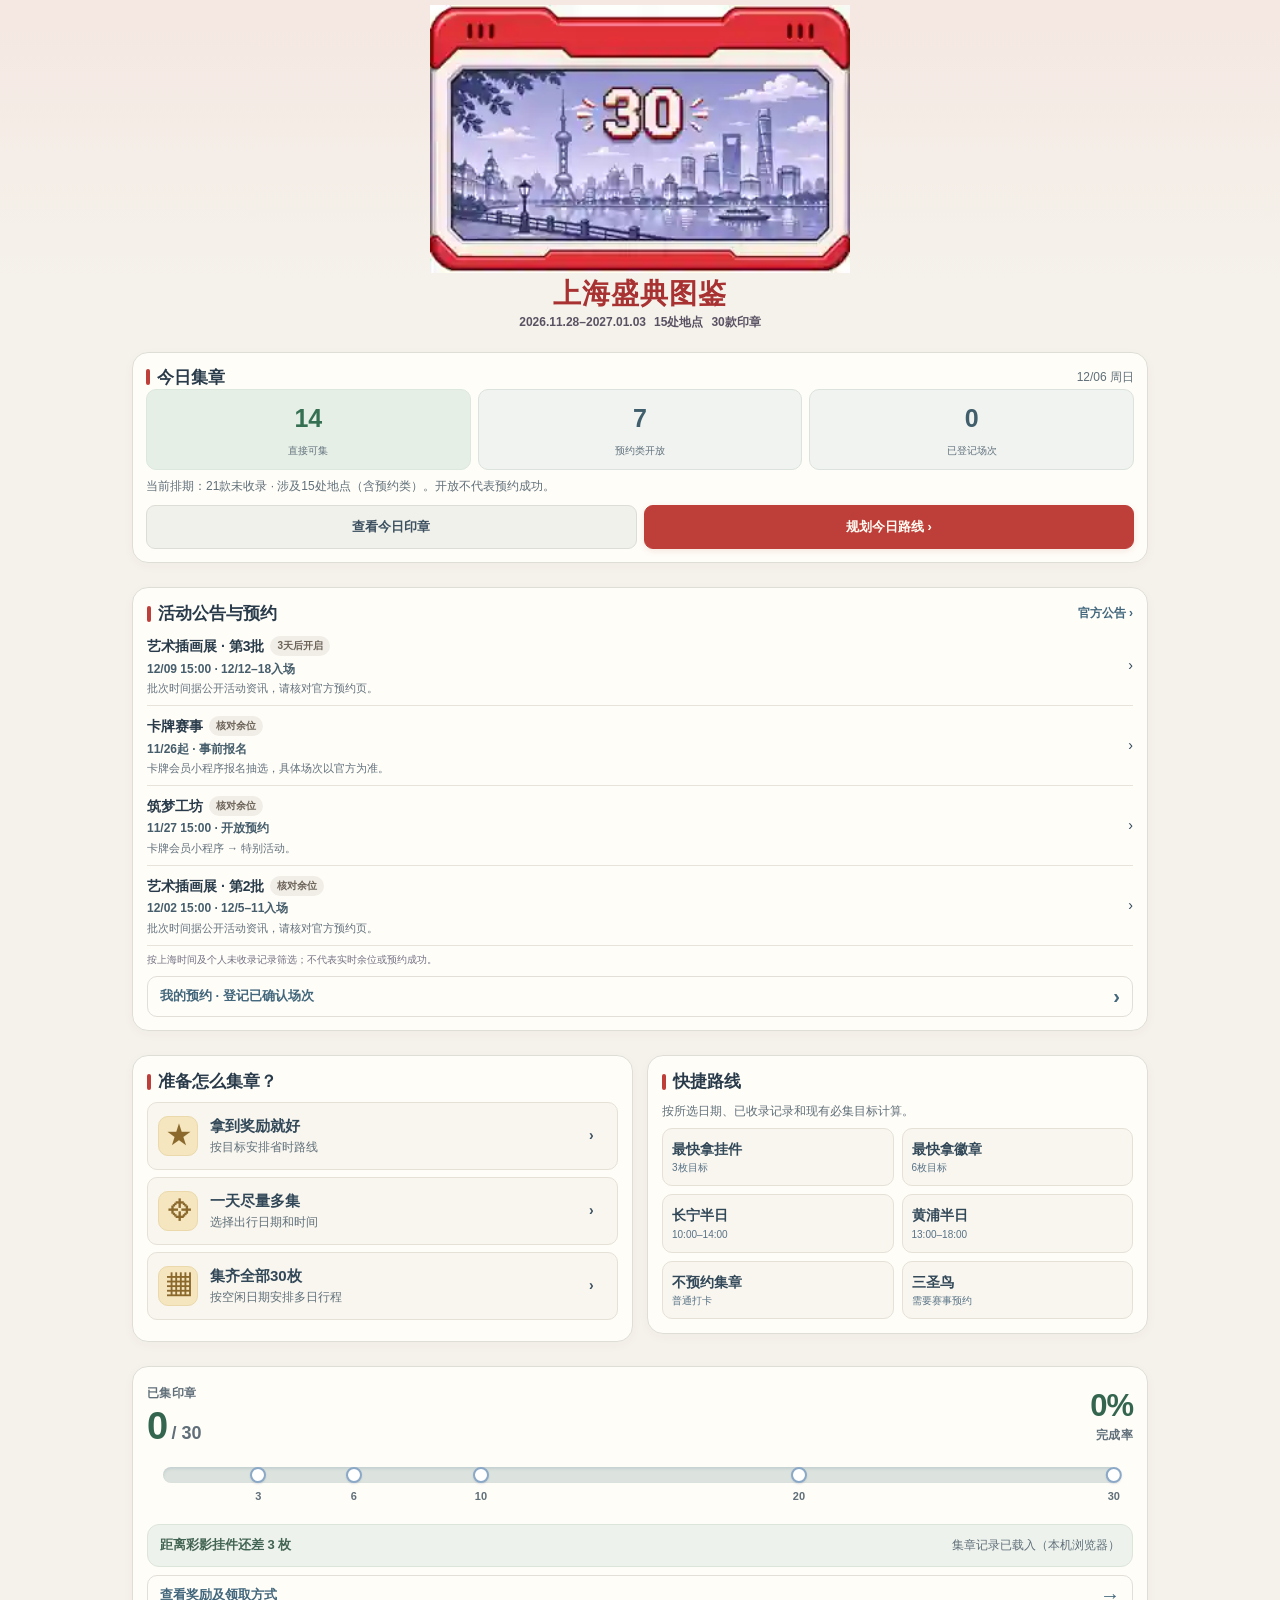
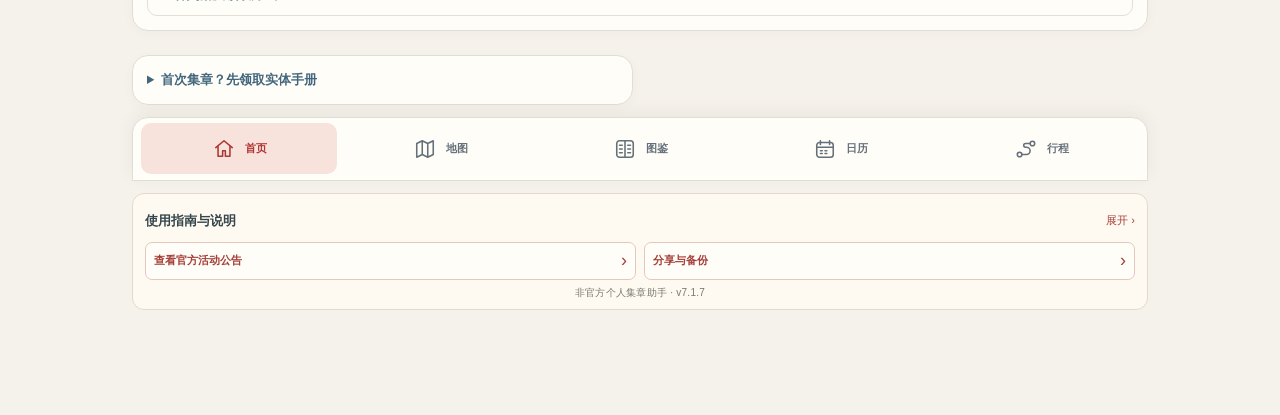
==== commit a3ca3d2d: "Sync Xiaohongshu silhouette v7.1.7: concise route UI, keep native display and storage" ====
--- a/silhouette/index.html
+++ b/silhouette/index.html
@@ -1,6 +1,6 @@
 <!DOCTYPE html>
 
-<html lang="zh-CN"><head><meta charset="utf-8"/><meta content="width=device-width,initial-scale=1,viewport-fit=cover" name="viewport"/><meta content="#C9403B" name="theme-color"/><meta name="app-version" content="7.1.6"/><title>上海盛典图鉴｜宝可梦30周年上海盛典 · v7.1.6</title><style>
+<html lang="zh-CN"><head><meta charset="utf-8"/><meta content="width=device-width,initial-scale=1,viewport-fit=cover" name="viewport"/><meta content="#C9403B" name="theme-color"/><meta name="app-version" content="7.1.7"/><title>上海盛典图鉴｜宝可梦30周年上海盛典 · v7.1.7</title><style>
 :root{color-scheme:light;--ink:#122d48;--blue:#1466b0;--sky:#edf5ff;--line:#dce7ef;--muted:#557087;--yellow:#ffd55c;--bg:#f4f7fb;--orange:#a44f16}*{box-sizing:border-box}body{margin:0;background:var(--bg);color:var(--ink);font:15px/1.55 -apple-system,BlinkMacSystemFont,'PingFang SC','Microsoft YaHei',sans-serif}main{max-width:780px;margin:auto;padding:0 14px 40px}header{margin:0 -14px;padding:28px 20px 26px;background:linear-gradient(135deg,#102b4b,#0c63ac);color:#fff;border-radius:0 0 28px 28px}header .kicker{font-size:12px;letter-spacing:2px;color:#d0e7ff}h1{font-size:30px;margin:8px 0 2px;letter-spacing:-1px}h2{font-size:20px;margin:0 0 13px}h3{font-size:16px;margin:0}p{margin:7px 0}small,.muted{font-size:12px;color:var(--muted)}header small{color:#d0e7ff}.panel{background:white;border:1px solid var(--line);border-radius:19px;padding:17px;margin:14px 0;box-shadow:0 3px 14px rgba(16,43,75,0.031)}.progress{height:11px;background:#e4edf5;border-radius:20px;overflow:hidden;margin:10px 0 15px}.progress i{display:block;height:100%;background:#1c75be;border-radius:20px;transition:width .25s}.count{font-size:38px;line-height:1;font-weight:800;letter-spacing:-1px}.count span{font-size:18px;color:var(--muted)}.flex{display:flex;align-items:center;justify-content:space-between;grid-gap:8px;gap:8px}.achievements{display:grid;grid-template-columns:repeat(5,1fr);grid-gap:6px;gap:6px}.ach{padding:10px 3px;text-align:center;border:1px solid var(--line);border-radius:12px;font-size:11px;color:var(--muted);background:#f7f9fc;min-width:0}.ach strong{display:block;font-size:21px;color:var(--ink)}.ach.done{background:#fff3cb;border-color:#e7b63d;color:#735314}.ach em{display:block;font-style:normal;font-size:10px;margin-top:3px}.tabs{position:sticky;top:0;z-index:3;display:flex;grid-gap:6px;gap:6px;padding:8px 0;background:var(--bg)}button,input,select{font:inherit}button{cursor:pointer;border:0;border-radius:10px;background:#e7eff8;color:var(--ink);padding:10px 13px;font-weight:650}button.primary{background:var(--blue);color:#fff}button:disabled{opacity:.45;cursor:default}.tabs button{flex:1;padding:11px 3px}label.field{display:block;font-size:12px;font-weight:650;color:var(--muted);min-width:0}input:not([type=checkbox]),select{display:block;width:100%;min-width:0;border:1px solid #cbdbea;border-radius:10px;background:#fff;color:var(--ink);padding:10px 8px;margin:5px 0 10px;font-size:16px}input[type=checkbox]{width:21px;height:21px;flex:none;accent-color:#176bb0}.grid{display:grid;grid-template-columns:repeat(2,minmax(0,1fr));grid-gap:0 10px;gap:0 10px}.note{background:#f1f6fd;border-left:3px solid #6da6d2;padding:10px 12px;border-radius:8px;font-size:12px;color:#3c5d7a}.warn{color:var(--orange)}.pill{display:inline-block;background:#e9f3fb;border-radius:6px;padding:2px 7px;font-size:11px;color:#195e96}.pill.reserve{background:#fff2df;color:#965020}.pill.complete{background:#e5f4eb;color:#27734b}.venue{border:1px solid var(--line);border-radius:14px;overflow:hidden;margin:10px 0}.venue-head{background:#edf5ff;padding:13px}.stamp{display:flex;align-items:flex-start;grid-gap:9px;gap:9px;padding:12px;border-top:1px solid var(--line)}.stamp>div{flex:1;min-width:0}.stamp.checked{background:#f1faf5}.stamp.checked strong{text-decoration:line-through;color:#507467}.stamp strong{font-size:15px}.stamp label{display:flex;align-items:flex-start;grid-gap:8px;gap:8px}.stamp p{font-size:12px;color:var(--muted);margin:3px 0}.slot{display:flex;grid-gap:7px;gap:7px;align-items:center;flex-wrap:wrap}.slot input[type=time]{width:108px;margin:3px 0}.slot input[type=number]{width:73px;margin:3px 0}.slot label{font-size:11px;display:block}.action{color:#1266ae;text-decoration:none;font-weight:600;font-size:12px}a{color:#1466b0}details{margin-top:10px}summary{cursor:pointer;color:var(--blue);font-weight:650;font-size:13px}.route-stop{border-left:2px solid #9fc6e5;margin-left:12px;padding:0 0 15px 15px;position:relative}.route-stop:before{content:attr(data-n);position:absolute;left:-13px;top:2px;border-radius:50%;width:24px;height:24px;background:#176bb0;color:white;font-size:11px;display:grid;align-items:center;justify-items:center;font-weight:bold}.route-stop .time{font-weight:700;color:#176bb0;font-variant-numeric:tabular-nums}.route-stop .chips{display:flex;flex-wrap:wrap;grid-gap:4px;gap:4px}.route-stop .chips span{font-size:11px;background:#edf3f9;padding:3px 6px;border-radius:5px}.route-stop:last-child{padding-bottom:0}.map{background:#edf5f7;border-radius:12px;margin:12px 0;overflow:hidden}.map svg{width:100%;height:auto;display:block}.metrics{display:grid;grid-template-columns:repeat(3,1fr);grid-gap:5px;gap:5px;margin:10px 0}.metric{background:#edf5ff;padding:9px 6px;border-radius:10px;text-align:center;font-size:12px}.metric strong{display:block;font-size:22px;color:#125c9a}.empty{padding:18px;text-align:center;color:var(--muted)}.footer{padding:4px 5px;font-size:12px;color:var(--muted)}.hidden{display:none!important}.datestrip{display:flex;grid-gap:5px;gap:5px;overflow:auto;padding-bottom:6px}.datestrip button{min-width:85px;font-size:12px;padding:7px}.datestrip button.selected{background:#1466b0;color:white}.datestrip strong{display:block;font-size:16px}.status{font-size:12px;color:var(--muted)}@media(max-width:360px){.panel{padding:12px}.ach{font-size:10px}.ach strong{font-size:18px}}@media print{.tabs,button,.slot,.field{display:none}body{background:white}.panel{box-shadow:none}header{color:black;background:white}}
 
 /* Reward progress v1.2 */
@@ -187,10 +187,10 @@
 .bottom-nav{z-index:100!important;pointer-events:auto}.bottom-nav button{touch-action:manipulation;pointer-events:auto}</style><style>.manual-panel{grid-column:1/-1;min-width:0}.manual-clear{font-size:12px;padding:6px 12px!important;margin:4px 0}.preview-num.manual-on{background:#b53b3f;color:white!important}#exploreList [aria-pressed=true]{background:#f8e8e5}#exploreMap g[aria-pressed=true]{cursor:pointer}.manual-venues{margin:8px 0}.manual-items{max-height:240px;overflow:auto}.manual-items label{display:flex;align-items:center;gap:10px;padding:8px 0;font-size:14px}.manual-items input{width:18px!important;height:18px!important;margin:0}.manual-toggle{width:100%;margin-bottom:8px}.manual-venues[hidden],.preview-goal[hidden]{display:none!important}</style></head><body class="booting"><main><header class="pixel-header"><img alt="30周年主题上海像素风景：外滩、东方明珠、陆家嘴和黄浦江" class="pixel-banner" height="204" src="[data-uri]" width="320"/><div class="hero-content"><h1>上海盛典图鉴</h1><p class="hero-facts"><span>2026.11.28–2027.01.03</span><span>15处地点</span><span>30款印章</span></p></div></header><p class="startup-status" id="startupGate" role="status">正在准备图鉴并读取集章记录。如长时间未就绪，请刷新页面。</p>
 <div id="home"><section class="panel home-remind" id="homeNotices"><div class="flex"><h2>活动公告与预约</h2><a class="action" data-official="https://www.pokemon.cn/tcg/campaign/24854.html" href="#">官方公告 ›</a></div><div id="homeReminder"></div><button class="reward-more" data-boot-disabled="1" data-tab="bookings" disabled="" type="button">我的预约 · 登记已确认场次 <span aria-hidden="true">›</span></button></section><section class="panel" id="homeDashboard"></section><section class="panel" hidden="" id="homeTodayBookings"></section><section class="panel" hidden="" id="homeSaved"></section><section class="panel home-task"><h2>准备怎么集章？</h2><button class="task-card" data-boot-disabled="1" data-task="reward" disabled="" type="button"><span class="task-symbol">★</span><span><strong>拿到奖励就好</strong><small>按目标安排省时路线</small></span><span aria-hidden="true">›</span></button><button class="task-card" data-boot-disabled="1" data-task="max" disabled="" type="button"><span class="task-symbol">⌖</span><span><strong>一天尽量多集</strong><small>选择出行日期和时间</small></span><span aria-hidden="true">›</span></button><button class="task-card" data-boot-disabled="1" data-task="all" disabled="" type="button"><span class="task-symbol">▦</span><span><strong>集齐全部30枚</strong><small>按空闲日期安排多日行程</small></span><span aria-hidden="true">›</span></button></section><section class="panel home-shortcuts"><h2>快捷路线</h2><p class="muted">按所选日期、已收录记录和现有必集目标计算。</p><div class="shortcut-grid" id="shortcuts"><button data-boot-disabled="1" data-preset="3" disabled="">最快拿挂件<small>3枚目标</small></button><button data-boot-disabled="1" data-preset="6" disabled="">最快拿徽章<small>6枚目标</small></button><button data-boot-disabled="1" data-preset="changning" disabled="">长宁半日<small>10:00–14:00</small></button><button data-boot-disabled="1" data-preset="center" disabled="">黄浦半日<small>13:00–18:00</small></button><button data-boot-disabled="1" data-preset="walk" disabled="">不预约集章<small>普通打卡</small></button><button data-boot-disabled="1" data-preset="birds" disabled="">三圣鸟<small>需要赛事预约</small></button></div></section><section aria-label="集章进度与奖励" class="panel reward-panel"><div class="reward-head"><div><small>已集印章</small><div class="count" id="count">0<span> / 30</span></div></div><div class="reward-percent"><strong id="rewardPercent">0%</strong><small>完成率</small></div></div><div class="reward-track"><div aria-label="已集章数量" aria-valuemax="30" aria-valuemin="0" aria-valuenow="0" class="progress" id="rewardTrack" role="progressbar"><i id="progress" style="width:0%"></i></div><div aria-hidden="true" class="milestones" id="milestones"></div></div><div aria-live="polite" class="reward-next"><span id="nextReward">距离彩影挂件还差3枚</span><small id="saveStatus">正在读取记录</small></div><button class="reward-more" data-boot-disabled="1" data-tab="rewards" disabled="" type="button">查看奖励及领取方式 <span aria-hidden="true">→</span></button></section><section class="panel home-handbook"><details><summary>首次集章？先领取实体手册</summary><p>现场拍照打卡并发布带 #宝可梦30周年上海盛典 的小红书笔记。手册共20万本，每人限领一本，领完即止。</p><a data-official="https://www.pokemon.cn/tcg/campaign/24854.html" href="#">查看领取规则 ›</a></details></section></div>
 <nav aria-label="页面切换" class="tabs bottom-nav"><button aria-current="page" class="primary" data-boot-disabled="1" data-tab="home" disabled="" id="tabHome" type="button"><span aria-hidden="true" class="tab-icon"><svg fill="none" stroke="currentColor" stroke-linecap="round" stroke-linejoin="round" stroke-width="1.7" viewbox="0 0 24 24"><path d="M3 10.5 12 3l9 7.5M5.5 9v11h5v-6h3v6h5V9"></path></svg></span>首页</button><button data-boot-disabled="1" data-tab="map" disabled="" id="tabMap" type="button"><span aria-hidden="true" class="tab-icon"><svg fill="none" stroke="currentColor" stroke-linecap="round" stroke-linejoin="round" stroke-width="1.7" viewbox="0 0 24 24"><path d="M3 6 9 3l6 3 6-3v15l-6 3-6-3-6 3zM9 3v15M15 6v15"></path></svg></span>地图</button><button data-boot-disabled="1" data-tab="list" disabled="" id="tabList" type="button"><span aria-hidden="true" class="tab-icon"><svg fill="none" stroke="currentColor" stroke-linecap="round" stroke-linejoin="round" stroke-width="1.7" viewbox="0 0 24 24"><rect height="18" rx="3" width="18" x="3" y="3"></rect><path d="M12 3v18M6 8h3M15 8h3M6 12h3M15 12h3M6 16h3M15 16h3"></path></svg></span>图鉴</button><button data-boot-disabled="1" data-tab="dates" disabled="" id="tabDates" type="button"><span aria-hidden="true" class="tab-icon"><svg fill="none" stroke="currentColor" stroke-linecap="round" stroke-linejoin="round" stroke-width="1.7" viewbox="0 0 24 24"><rect height="16" rx="3" width="18" x="3" y="5"></rect><path d="M7 3v4M17 3v4M3 10h18M7 14h2M12 14h2M7 17h2M12 17h2"></path></svg></span>日历</button><button data-boot-disabled="1" data-tab="plan" disabled="" id="tabPlan" type="button"><span aria-hidden="true" class="tab-icon"><svg fill="none" stroke="currentColor" stroke-linecap="round" stroke-linejoin="round" stroke-width="1.7" viewbox="0 0 24 24"><circle cx="5" cy="18" r="2.5"></circle><circle cx="19" cy="6" r="2.5"></circle><path d="M7.5 18h5a4 4 0 0 0 0-8h-1a2 2 0 0 1 0-4h5"></path></svg></span>行程</button></nav>
-<section class="panel hidden" id="map"><h2>集章地图</h2><p class="muted">点击地图地点查看印章、预约与地址；连线为示意，不是实时导航。</p><label class="v6-map-date">日期<input data-boot-disabled="1" disabled="" id="mapDate" max="2027-01-03" min="2026-11-28" type="date" value="2026-11-28"/></label><div class="v6-map-goal"><div aria-label="目标方式" class="goal-mode" id="mapGoalMode" role="group"><button class="primary" data-boot-disabled="1" data-target-mode="total" disabled="" type="button">累计达标</button><button data-boot-disabled="1" data-target-mode="new" disabled="" type="button">本次新增</button></div><div aria-label="集章数量" class="goal-options" id="mapGoalOptions" role="group"><button data-boot-disabled="1" data-goal="3" disabled="" type="button">3枚</button><button data-boot-disabled="1" data-goal="6" disabled="" type="button">6枚</button><button data-boot-disabled="1" data-goal="10" disabled="" type="button">10枚</button><button data-boot-disabled="1" data-goal="20" disabled="" type="button">20枚</button><button data-boot-disabled="1" data-goal="30" disabled="" type="button">30枚</button><button data-boot-disabled="1" data-goal="0" disabled="" type="button">尽量多集</button></div><p aria-live="polite" class="goal-progress" id="mapGoalHint"></p></div><div class="v6-quick"><label>出发地<select id="v6MapOrigin"><option value="any">不限起点（从第一站开始计时）</option><optgroup label="常用出发地（参考位置）"><option value="hub0">上海虹桥站</option><option value="hub1">上海站</option><option value="hub2">上海南站</option><option selected="" value="hub3">人民广场地铁站</option><option value="hub4">静安寺地铁站</option><option value="hub5">陆家嘴地铁站</option><option value="hub6">徐家汇地铁站</option></optgroup><optgroup label="集章地点（也可作附近出发参考）"><option value="0">中山公园龙之梦 · 长宁路1018号 · 龙之梦城市生活中心</option><option value="1">五角场万达广场 · 淞沪路77号 · 五角场万达广场</option><option value="2">南翔印象城MEGA · 陈翔公路2299号 · 上海南翔印象城MEGA</option><option value="3">虹桥南丰城 · 遵义路100号 · 虹桥南丰城南区3楼L310</option><option value="4">拉法耶文化艺术中心 · 复兴中路323号 · 拉法耶文化艺术中心</option><option value="5">环球港 · 中山北路3300号 · 上海月星环球港B2100</option><option value="6">美罗城 · 肇嘉浜路1111号 · 美罗城[A]段第[二]层[2-4A、2-4B]单元</option><option value="7">上海荟聚 · 金钟路788号 · 荟聚B1C05B商铺</option><option value="8">华润时代广场 · 张杨路500号 · 华润时代广场</option><option value="9">宏伊国际广场 · 南京东路299号 · 宏伊国际广场一层S-115</option><option value="10">BFC外滩金融中心 · 中山东二路600号 · 上海BFC外滩金融中心南区1FS108</option><option value="11">静安大悦城 · 西藏北路166号 · 静安大悦城南座2F-03、2F-04室（KKV店）</option><option value="12">长宁来福士 · 长宁路1191号 · 长宁来福士西区一楼01-03铺位</option><option value="13">湖滨道 · 湖滨路150号 · L1-E05单元</option><option value="14">上海广场 · 淮海中路138号 · 地上一层110单元</option></optgroup></select></label><p class="muted" hidden="" id="v6GPSLabel"></p><label>路线偏好<select id="v6MapStyle"><option value="balanced">地理连贯优先</option><option value="fast">最快完成</option><option value="smooth">最短移动距离</option><option value="cheap">最省交通费</option></select></label></div><details id="v6MapMore"><summary>更多出行设置</summary><div class="v6-quick"><label>出发<input id="v6MapStart" type="time"/></label><label>结束<input id="v6MapEnd" type="time"/></label><label>预算<select id="v6MapBudget"><option value="">不限</option><option>10</option><option>20</option><option>30</option></select></label><label>步行<select id="v6MapWalk"><option value="normal">适度</option><option value="low">少走路</option><option value="high">步行优先</option></select></label></div><button id="v6MapGPS">使用当前位置</button><label class="v6-custom">自定义数量<input id="v6MapGoal" max="30" min="1" placeholder="1–30" type="number"/></label><label class="v6-custom">收集策略<select id="v602MapStrategy"><option value="future" selected>兼顾后续集章（推荐）</option><option value="today">只规划本次行程</option></select></label><label class="v6-custom">交通票种<select id="v6MapTicket"><option value="auto">自动比较</option><option value="single">按次付费</option><option value="metro">已持地铁日票</option><option value="joint">已持联程日票</option></select></label></details><details class="v6-filter"><summary>地图筛选 · 全部区域 / 未集</summary><div class="v6-map-filters"><label class="field">区域<select data-boot-disabled="1" disabled="" id="mapRegion"><option value="">全上海</option></select></label><label class="field">活动<select data-boot-disabled="1" disabled="" id="mapKind"><option value="">全部</option><option value="walk">直接打卡</option><option value="exhibition">展览</option><option value="workshop">工坊</option><option value="card">卡牌</option></select></label><label class="field">显示<select data-boot-disabled="1" disabled="" id="mapRemaining"><option value="yes">只看未集</option><option value="all">全部</option></select></label></div></details><div id="exploreMap"></div><div aria-live="polite" id="exploreDetail"></div><div aria-live="polite" id="v6MapResult"></div><div class="v6-sticky"><button class="primary" id="v6MapCompute">规划路线</button><button id="v6FullRoute">完整行程 ›</button></div><section aria-label="常用出发地" class="map-hubs" hidden=""><h3>常用出发地 <small>点击即规划</small></h3><div class="map-hub-label">火车站</div><div class="map-hub-grid"><button aria-label="从上海虹桥站出发规划行程" data-boot-disabled="1" data-map-plan="hub0" disabled="" type="button">上海虹桥站</button><button aria-label="从上海站出发规划行程" data-boot-disabled="1" data-map-plan="hub1" disabled="" type="button">上海站</button><button aria-label="从上海南站出发规划行程" data-boot-disabled="1" data-map-plan="hub2" disabled="" type="button">上海南站</button></div><div class="map-hub-label">地铁站</div><div class="map-hub-grid metro"><button aria-label="从人民广场出发规划行程" data-boot-disabled="1" data-map-plan="hub3" disabled="" type="button">人民广场</button><button aria-label="从静安寺出发规划行程" data-boot-disabled="1" data-map-plan="hub4" disabled="" type="button">静安寺</button><button aria-label="从陆家嘴出发规划行程" data-boot-disabled="1" data-map-plan="hub5" disabled="" type="button">陆家嘴</button><button aria-label="从徐家汇出发规划行程" data-boot-disabled="1" data-map-plan="hub6" disabled="" type="button">徐家汇</button></div><p class="muted">按地图所选日期与区域规划，自动优化首站。</p></section><details class="v6-list"><summary>场馆列表（可展开）</summary><div id="exploreList"></div></details></section><section class="panel hidden" id="plan"><div hidden="" id="tripShelf"></div><div class="saved-trip" hidden="" id="savedTrip"></div><div class="flex"><h2>规划集章路线</h2><button data-boot-disabled="1" data-tab="bookings" disabled="" type="button">我的预约 ›</button></div><div class="planner-layout"><div class="planner-settings"><div class="trip-reminders" id="reminders"></div><div class="goal-box"><label class="field" for="goal">想集到几枚？</label><div aria-label="目标方式" class="goal-mode" id="goalMode" role="group"><button class="primary" data-boot-disabled="1" data-target-mode="total" disabled="" type="button">累计达标</button><button data-boot-disabled="1" data-target-mode="new" disabled="" type="button">本次新增</button></div><div aria-label="集章目标" class="goal-options" id="goalOptions" role="group"><button data-boot-disabled="1" data-goal="3" disabled="">3枚<small>挂件</small></button><button data-boot-disabled="1" data-goal="6" disabled="">6枚<small>徽章</small></button><button data-boot-disabled="1" data-goal="10" disabled="">10枚<small>新星</small></button><button data-boot-disabled="1" data-goal="20" disabled="">20枚<small>达人</small></button><button data-boot-disabled="1" data-goal="30" disabled="">30枚<small>大师</small></button><button class="primary" data-boot-disabled="1" data-goal="0" disabled="">尽量多集<small>单日</small></button></div><input data-boot-disabled="1" disabled="" id="goal" type="hidden" value="0"/><label class="v6-custom">自定义数量<input id="v6Goal" max="30" min="1" placeholder="1–30" type="number"/></label><p aria-live="polite" class="goal-progress" id="goalHint"></p><details class="must-details"><summary>指定必集印章 <span id="mustCount"></span></summary><p class="muted">优先安排选中的印章，需预约的项目须先登记场次。</p><div class="must-grid" id="mustGrid"></div><button data-boot-disabled="1" disabled="" id="clearMust" type="button">清除选择</button></details><label class="field">路线偏好<select data-boot-disabled="1" disabled="" id="routeStyle"><option selected="" value="balanced">地理连贯优先</option><option value="fast">最快完成</option><option value="smooth">最短移动距离</option><option value="cheap">最省交通费</option><option value="few">少跑地点</option><option value="max">多集印章</option></select></label><label class="claim-option" hidden=""><input id="autoAchievement" type="checkbox"/> 额外优先解锁任一成就（可能增加路程）</label><label class="claim-option" hidden="" id="claimOption"><input data-boot-disabled="1" disabled="" id="claimLast" type="checkbox"/> 尽量在可领奖的地点结束</label></div><div class="note" id="scriptNotice" style="color:#a44f16">正在载入小工具。若长时间无响应，请刷新页面。</div><div class="date-picker-head"><strong>出行日期</strong><small>左右滑动选择</small></div><div aria-label="常用出行模式" class="availability-presets" hidden="" role="group"><button data-availability="all" type="button">全天自由</button><button data-availability="weekend" type="button">周末出行</button><button data-availability="evening" type="button">下班后</button></div><div aria-label="活动日期" class="quick-dates" id="quickDates"></div><div aria-label="出行时段" class="time-presets" id="timePresets"><button data-boot-disabled="1" data-time="10:00|22:00" disabled="" type="button">全天</button><button data-boot-disabled="1" data-time="10:00|14:00" disabled="" type="button">上午</button><button data-boot-disabled="1" data-time="13:00|18:00" disabled="" type="button">下午</button><button data-boot-disabled="1" data-time="18:00|22:00" disabled="" type="button">下班后</button></div><details class="advanced-settings" id="routeDetails" open=""><summary>出发地、日期与时间（可折叠）<small id="routeSettingsSummary"></small></summary><div class="grid"><label class="field">集章日期<input data-boot-disabled="1" disabled="" id="date" max="2027-01-03" min="2026-11-28" type="date" value="2026-11-28"/></label><label class="field">路线范围<select data-boot-disabled="1" disabled="" id="region"><option value="">全上海</option><option value="长宁区">长宁区</option><option value="杨浦区">杨浦区</option><option value="嘉定区">嘉定区</option><option value="黄浦区">黄浦区</option><option value="普陀区">普陀区</option><option value="徐汇区">徐汇区</option><option value="浦东新区">浦东新区</option><option value="静安区">静安区</option></select></label><label class="field">开始时间<input data-boot-disabled="1" disabled="" id="start" type="time" value="10:00"/></label><label class="field">结束时间<input data-boot-disabled="1" disabled="" id="end" type="time" value="22:00"/></label><label class="field">手动出发地<select data-boot-disabled="1" disabled="" id="origin"><option value="any">不限起点（从第一站开始计时）</option><optgroup label="常用出发地（参考位置）"><option value="hub0">上海虹桥站</option><option value="hub1">上海站</option><option value="hub2">上海南站</option><option selected="" value="hub3">人民广场地铁站</option><option value="hub4">静安寺地铁站</option><option value="hub5">陆家嘴地铁站</option><option value="hub6">徐家汇地铁站</option></optgroup><optgroup label="集章地点（也可作附近出发参考）"><option value="0">中山公园龙之梦 · 长宁路1018号 · 龙之梦城市生活中心</option><option value="1">五角场万达广场 · 淞沪路77号 · 五角场万达广场</option><option value="2">南翔印象城MEGA · 陈翔公路2299号 · 上海南翔印象城MEGA</option><option value="3">虹桥南丰城 · 遵义路100号 · 虹桥南丰城南区3楼L310</option><option value="4">拉法耶文化艺术中心 · 复兴中路323号 · 拉法耶文化艺术中心</option><option value="5">环球港 · 中山北路3300号 · 上海月星环球港B2100</option><option value="6">美罗城 · 肇嘉浜路1111号 · 美罗城[A]段第[二]层[2-4A、2-4B]单元</option><option value="7">上海荟聚 · 金钟路788号 · 荟聚B1C05B商铺</option><option value="8">华润时代广场 · 张杨路500号 · 华润时代广场</option><option value="9">宏伊国际广场 · 南京东路299号 · 宏伊国际广场一层S-115</option><option value="10">BFC外滩金融中心 · 中山东二路600号 · 上海BFC外滩金融中心南区1FS108</option><option value="11">静安大悦城 · 西藏北路166号 · 静安大悦城南座2F-03、2F-04室（KKV店）</option><option value="12">长宁来福士 · 长宁路1191号 · 长宁来福士西区一楼01-03铺位</option><option value="13">湖滨道 · 湖滨路150号 · L1-E05单元</option><option value="14">上海广场 · 淮海中路138号 · 地上一层110单元</option></optgroup></select></label><label class="field">路线使用的出发地<select id="originSource"><option value="manual">手动选择的出发地</option><option disabled="" id="originGpsOption" value="gps">当前位置（需先授权）</option></select></label><div class="distance-panel" hidden="" id="distancePanel"><h3>附近集章场馆</h3><p class="muted">两个出发地独立比较；位置仅在当前页面内存使用，不保存、不上传。</p><div class="distance-actions"><button id="locateOnce" type="button">授权定位 / 刷新</button><button hidden="" id="clearGps" type="button">清除定位</button></div><p aria-live="polite" class="muted" id="locationStatus">尚未定位，手动选择不受影响。</p><label class="field">场馆筛选<select id="nearbyScope"><option value="all">全部场馆（所选区域）</option><option value="available">仅当天可安排的未收录场馆</option></select></label><details open=""><summary>从手动出发地 · 距离排行</summary><div id="manualDistances"></div></details><details open=""><summary>从当前位置 · 距离排行</summary><div id="gpsDistances"></div></details><p class="muted">按预计交通时间排序；显示直线距离作参考。预约须登记后才计入可安排数量。</p></div><label class="field">首站安排<select data-boot-disabled="1" disabled="" id="firstPolicy"><option selected="" value="overall">全局路线比较（离线估算）</option><option value="nearest">最近可行首站优先</option><option value="fixed">指定首个集章点（单日）</option></select></label><label class="field" hidden="" id="firstVenueField">指定首站<select data-boot-disabled="1" disabled="" id="firstVenue"><option value="">请选择首站</option><option value="0">中山公园龙之梦 · 长宁路1018号 · 龙之梦城市生活中心</option><option value="1">五角场万达广场 · 淞沪路77号 · 五角场万达广场</option><option value="2">南翔印象城MEGA · 陈翔公路2299号 · 上海南翔印象城MEGA</option><option value="3">虹桥南丰城 · 遵义路100号 · 虹桥南丰城南区3楼L310</option><option value="4">拉法耶文化艺术中心 · 复兴中路323号 · 拉法耶文化艺术中心</option><option value="5">环球港 · 中山北路3300号 · 上海月星环球港B2100</option><option value="6">美罗城 · 肇嘉浜路1111号 · 美罗城[A]段第[二]层[2-4A、2-4B]单元</option><option value="7">上海荟聚 · 金钟路788号 · 荟聚B1C05B商铺</option><option value="8">华润时代广场 · 张杨路500号 · 华润时代广场</option><option value="9">宏伊国际广场 · 南京东路299号 · 宏伊国际广场一层S-115</option><option value="10">BFC外滩金融中心 · 中山东二路600号 · 上海BFC外滩金融中心南区1FS108</option><option value="11">静安大悦城 · 西藏北路166号 · 静安大悦城南座2F-03、2F-04室（KKV店）</option><option value="12">长宁来福士 · 长宁路1191号 · 长宁来福士西区一楼01-03铺位</option><option value="13">湖滨道 · 湖滨路150号 · L1-E05单元</option><option value="14">上海广场 · 淮海中路138号 · 地上一层110单元</option></select></label><label class="field">交通方式<select data-boot-disabled="1" disabled="" id="mode"><option selected="" value="public">公交＋地铁＋步行（离线估算）</option><option value="metro">地铁＋步行（离线估算）</option><option value="taxi">出租车（估算）</option></select></label></div></details><details class="advanced-settings"><summary>停留时间与预约设置</summary><div class="grid"><label class="field">每站打卡时间（分钟）<input data-boot-disabled="1" disabled="" id="dwell" max="90" min="5" type="number" value="15"/></label><label class="field">用餐及排队预留（分钟）<input data-boot-disabled="1" disabled="" id="buffer" max="240" min="0" type="number" value="60"/></label></div><label hidden="" style="display:flex;align-items:center;gap:8px;margin:4px 0 12px"><input checked="" data-boot-disabled="1" disabled="" id="useSlots" type="checkbox"/> 加入已预约的活动</label></details><details id="v6CandidatePanel" open=""><summary>当天可集与预约</summary><div id="v6Candidates"></div></details><details id="v6Transport"><summary>交通预算、步行和票种</summary><label class="v6-custom">收集策略<select id="v602Strategy"><option value="future" selected>兼顾后续集章（推荐）</option><option value="today">只规划本次行程</option></select></label><p class="muted">地理连贯优先默认优先完成出发地周边片区，减少未来重复到访；只规划本次则比较当日交通成本。</p><div class="v6-quick"><label>交通预算<select id="v6Budget"><option value="">不限预算</option><option value="10">10元</option><option value="20">20元</option><option value="30">30元</option></select></label><label>步行偏好<select id="v6Walk"><option value="normal">适度步行</option><option value="low">少走路</option><option value="high">步行优先</option></select></label><label>票种<select id="v6Ticket"><option value="auto">自动比较</option><option value="single">按次付费</option><option value="metro">已持地铁日票（当天有效）</option><option value="joint">已持联程日票（当天有效）</option></select></label></div><p class="muted">估算按常规公交票价及轨道里程；换乘优惠暂不计入。预算按未优惠估算。</p><div class="v6-quick"><label>步行上限（公里，可选）<input id="v6WalkCap" max="30" min="0" placeholder="不限" step="0.5" type="number"/></label><label>行程终点<select id="v6EndPoint"><option value="auto" selected>自动（交通枢纽原站返回）</option><option value="return">返回出发地</option><option value="open">不限终点（不计返程）</option><optgroup label="常用出发地（参考位置）"><option value="hub0">上海虹桥站</option><option value="hub1">上海站</option><option value="hub2">上海南站</option><option value="hub3">人民广场地铁站</option><option value="hub4">静安寺地铁站</option><option value="hub5">陆家嘴地铁站</option><option value="hub6">徐家汇地铁站</option></optgroup><optgroup label="集章地点（也可作附近出发参考）"><option value="0">中山公园龙之梦 · 长宁路1018号 · 龙之梦城市生活中心</option><option value="1">五角场万达广场 · 淞沪路77号 · 五角场万达广场</option><option value="2">南翔印象城MEGA · 陈翔公路2299号 · 上海南翔印象城MEGA</option><option value="3">虹桥南丰城 · 遵义路100号 · 虹桥南丰城南区3楼L310</option><option value="4">拉法耶文化艺术中心 · 复兴中路323号 · 拉法耶文化艺术中心</option><option value="5">环球港 · 中山北路3300号 · 上海月星环球港B2100</option><option value="6">美罗城 · 肇嘉浜路1111号 · 美罗城[A]段第[二]层[2-4A、2-4B]单元</option><option value="7">上海荟聚 · 金钟路788号 · 荟聚B1C05B商铺</option><option value="8">华润时代广场 · 张杨路500号 · 华润时代广场</option><option value="9">宏伊国际广场 · 南京东路299号 · 宏伊国际广场一层S-115</option><option value="10">BFC外滩金融中心 · 中山东二路600号 · 上海BFC外滩金融中心南区1FS108</option><option value="11">静安大悦城 · 西藏北路166号 · 静安大悦城南座2F-03、2F-04室（KKV店）</option><option value="12">长宁来福士 · 长宁路1191号 · 长宁来福士西区一楼01-03铺位</option><option value="13">湖滨道 · 湖滨路150号 · L1-E05单元</option><option value="14">上海广场 · 淮海中路138号 · 地上一层110单元</option></optgroup></select></label></div><p class="muted">交通枢纽默认原站返回；场馆默认自由结束。终点交通计入时间、费用、步行和跨江，结束时间指抵达终点。</p></details><button class="primary" data-boot-disabled="1" disabled="" id="compute" style="width:100%">生成推荐路线</button><details class="district-options" hidden=""><summary>推荐片区组合 <small>按当前日期及收录进度</small></summary><p class="muted">默认「成就优先／最短移动距离」自动比较；若想指定组合，可加入必集，不会取消原有选择。</p><div id="districtCandidates"></div></details><details class="advanced-settings route-help" hidden=""><summary>路线计算与预约说明</summary><p class="note">集章时间为10:00–22:00。工坊、卡牌赛及插画展请先预约，再到「我的预约」登记场次。<br/>按所选目标及路线偏好安排未集印章，交通时间仅供参考。选择附近车站或集章点可作出发参考；不限起点时请另计前往首站的时间。默认按当天开放、预约、必集和成就目标全局规划，优先减少总移动距离；同岸约2.5公里以内优先比较步行。总时间必须符合出行窗口及预约，不强制固定场馆组合。仍可选择最近或指定首站。坐标及交通耗时仅供估算，定位由用户主动触发，距离排行实时重新计算。</p></details></div><div class="planner-results"><div class="result-heading"><h3>当日路线</h3><small>按预计到达时间排列</small></div><div class="compare-bar"><button id="compareRoutes" type="button">对比路线方案</button><small>保留同一日期与预约约束</small></div><div aria-live="polite" id="routeChoices"></div><div aria-live="polite" id="route" tabindex="-1"></div><div class="multi-box" id="multiBox"><h3>分几天集？</h3><p class="muted">沿用上面的出发地点、时间和交通设置。每一天重新从所选起点出发。</p><div class="grid"><label class="field">最晚出行日期<input data-boot-disabled="1" disabled="" id="lastDay" max="2027-01-03" min="2026-11-28" type="date" value="2027-01-03"/></label><label class="field">哪天有空<select data-boot-disabled="1" disabled="" id="dayMode"><option value="all">不限</option><option value="weekend">只看周末</option><option value="weekday">只看工作日</option></select></label></div><details class="custom-days"><summary>指定我有空的日期（可选）</summary><div class="custom-days-grid" id="customDays"></div><button data-boot-disabled="1" disabled="" id="clearCustomDays" type="button">取消指定日期</button></details><button data-boot-disabled="1" disabled="" id="multiCompute" style="width:100%">推荐多日行程</button><div aria-live="polite" id="multiResult"></div></div></div></div></section>
+<section class="panel hidden" id="map"><h2>集章地图</h2><p class="muted">点击地图地点查看印章、预约与地址；连线为示意，不是实时导航。</p><label class="v6-map-date">日期<input data-boot-disabled="1" disabled="" id="mapDate" max="2027-01-03" min="2026-11-28" type="date" value="2026-11-28"/></label><div class="v6-map-goal"><div aria-label="目标方式" class="goal-mode" id="mapGoalMode" role="group"><button class="primary" data-boot-disabled="1" data-target-mode="total" disabled="" type="button">累计达标</button><button data-boot-disabled="1" data-target-mode="new" disabled="" type="button">本次新增</button></div><div aria-label="集章数量" class="goal-options" id="mapGoalOptions" role="group"><button data-boot-disabled="1" data-goal="3" disabled="" type="button">3枚</button><button data-boot-disabled="1" data-goal="6" disabled="" type="button">6枚</button><button data-boot-disabled="1" data-goal="10" disabled="" type="button">10枚</button><button data-boot-disabled="1" data-goal="20" disabled="" type="button">20枚</button><button data-boot-disabled="1" data-goal="30" disabled="" type="button">30枚</button><button data-boot-disabled="1" data-goal="0" disabled="" type="button">尽量多集</button></div><p aria-live="polite" class="goal-progress" id="mapGoalHint"></p></div><div class="v6-quick"><label>出发地<select id="v6MapOrigin"><option value="any">不限起点（从第一站开始计时）</option><optgroup label="常用出发地（参考位置）"><option value="hub0">上海虹桥站</option><option value="hub1">上海站</option><option value="hub2">上海南站</option><option selected="" value="hub3">人民广场地铁站</option><option value="hub4">静安寺地铁站</option><option value="hub5">陆家嘴地铁站</option><option value="hub6">徐家汇地铁站</option></optgroup><optgroup label="集章地点（也可作附近出发参考）"><option value="0">中山公园龙之梦 · 长宁路1018号 · 龙之梦城市生活中心</option><option value="1">五角场万达广场 · 淞沪路77号 · 五角场万达广场</option><option value="2">南翔印象城MEGA · 陈翔公路2299号 · 上海南翔印象城MEGA</option><option value="3">虹桥南丰城 · 遵义路100号 · 虹桥南丰城南区3楼L310</option><option value="4">拉法耶文化艺术中心 · 复兴中路323号 · 拉法耶文化艺术中心</option><option value="5">环球港 · 中山北路3300号 · 上海月星环球港B2100</option><option value="6">美罗城 · 肇嘉浜路1111号 · 美罗城[A]段第[二]层[2-4A、2-4B]单元</option><option value="7">上海荟聚 · 金钟路788号 · 荟聚B1C05B商铺</option><option value="8">华润时代广场 · 张杨路500号 · 华润时代广场</option><option value="9">宏伊国际广场 · 南京东路299号 · 宏伊国际广场一层S-115</option><option value="10">BFC外滩金融中心 · 中山东二路600号 · 上海BFC外滩金融中心南区1FS108</option><option value="11">静安大悦城 · 西藏北路166号 · 静安大悦城南座2F-03、2F-04室（KKV店）</option><option value="12">长宁来福士 · 长宁路1191号 · 长宁来福士西区一楼01-03铺位</option><option value="13">湖滨道 · 湖滨路150号 · L1-E05单元</option><option value="14">上海广场 · 淮海中路138号 · 地上一层110单元</option></optgroup></select></label><p class="muted" hidden="" id="v6GPSLabel"></p><label>路线偏好<select id="v6MapStyle"><option value="balanced">地理连贯优先</option><option value="fast">最快完成</option><option value="smooth">最短移动距离</option><option value="cheap">最省交通费</option></select></label></div><details id="v6MapMore"><summary>更多出行设置</summary><div class="v6-quick"><label>出发<input id="v6MapStart" type="time"/></label><label>结束<input id="v6MapEnd" type="time"/></label><label>预算<select id="v6MapBudget"><option value="">不限</option><option>10</option><option>20</option><option>30</option></select></label><label>步行<select id="v6MapWalk"><option value="normal">适度</option><option value="low">少走路</option><option value="high">步行优先</option></select></label></div><button id="v6MapGPS">使用当前位置</button><label class="v6-custom">自定义数量<input id="v6MapGoal" max="30" min="1" placeholder="1–30" type="number"/></label><label class="v6-custom">收集策略<select id="v602MapStrategy"><option value="future" selected>兼顾后续集章（推荐）</option><option value="today">只规划本次行程</option></select></label><label class="v6-custom">交通票种<select id="v6MapTicket"><option value="auto">自动比较</option><option value="single">按次付费</option><option value="metro">已持地铁日票</option><option value="joint">已持联程日票</option></select></label></details><details class="v6-filter"><summary>地图筛选 · 全部区域 / 未集</summary><div class="v6-map-filters"><label class="field">区域<select data-boot-disabled="1" disabled="" id="mapRegion"><option value="">全上海</option></select></label><label class="field">活动<select data-boot-disabled="1" disabled="" id="mapKind"><option value="">全部</option><option value="walk">直接打卡</option><option value="exhibition">展览</option><option value="workshop">工坊</option><option value="card">卡牌</option></select></label><label class="field">显示<select data-boot-disabled="1" disabled="" id="mapRemaining"><option value="yes">只看未集</option><option value="all">全部</option></select></label></div></details><div id="exploreMap"></div><div aria-live="polite" id="exploreDetail"></div><div aria-live="polite" id="v6MapResult"></div><div class="v6-sticky"><button class="primary" id="v6MapCompute">规划路线</button><button id="v6FullRoute">完整行程 ›</button></div><section aria-label="常用出发地" class="map-hubs" hidden=""><h3>常用出发地 <small>点击即规划</small></h3><div class="map-hub-label">火车站</div><div class="map-hub-grid"><button aria-label="从上海虹桥站出发规划行程" data-boot-disabled="1" data-map-plan="hub0" disabled="" type="button">上海虹桥站</button><button aria-label="从上海站出发规划行程" data-boot-disabled="1" data-map-plan="hub1" disabled="" type="button">上海站</button><button aria-label="从上海南站出发规划行程" data-boot-disabled="1" data-map-plan="hub2" disabled="" type="button">上海南站</button></div><div class="map-hub-label">地铁站</div><div class="map-hub-grid metro"><button aria-label="从人民广场出发规划行程" data-boot-disabled="1" data-map-plan="hub3" disabled="" type="button">人民广场</button><button aria-label="从静安寺出发规划行程" data-boot-disabled="1" data-map-plan="hub4" disabled="" type="button">静安寺</button><button aria-label="从陆家嘴出发规划行程" data-boot-disabled="1" data-map-plan="hub5" disabled="" type="button">陆家嘴</button><button aria-label="从徐家汇出发规划行程" data-boot-disabled="1" data-map-plan="hub6" disabled="" type="button">徐家汇</button></div><p class="muted">按地图所选日期与区域规划，自动优化首站。</p></section><details class="v6-list"><summary>场馆列表（可展开）</summary><div id="exploreList"></div></details></section><section class="panel hidden" id="plan"><div hidden="" id="tripShelf"></div><div class="saved-trip" hidden="" id="savedTrip"></div><div class="flex"><h2>规划集章路线</h2><button data-boot-disabled="1" data-tab="bookings" disabled="" type="button">我的预约 ›</button></div><div class="planner-layout"><div class="planner-settings"><div class="trip-reminders" id="reminders"></div><div class="goal-box"><label class="field" for="goal">想集到几枚？</label><div aria-label="目标方式" class="goal-mode" id="goalMode" role="group"><button class="primary" data-boot-disabled="1" data-target-mode="total" disabled="" type="button">累计达标</button><button data-boot-disabled="1" data-target-mode="new" disabled="" type="button">本次新增</button></div><div aria-label="集章目标" class="goal-options" id="goalOptions" role="group"><button data-boot-disabled="1" data-goal="3" disabled="">3枚<small>挂件</small></button><button data-boot-disabled="1" data-goal="6" disabled="">6枚<small>徽章</small></button><button data-boot-disabled="1" data-goal="10" disabled="">10枚<small>新星</small></button><button data-boot-disabled="1" data-goal="20" disabled="">20枚<small>达人</small></button><button data-boot-disabled="1" data-goal="30" disabled="">30枚<small>大师</small></button><button class="primary" data-boot-disabled="1" data-goal="0" disabled="">尽量多集<small>单日</small></button></div><input data-boot-disabled="1" disabled="" id="goal" type="hidden" value="0"/><label class="v6-custom">自定义数量<input id="v6Goal" max="30" min="1" placeholder="1–30" type="number"/></label><p aria-live="polite" class="goal-progress" id="goalHint"></p><details class="must-details"><summary>指定必集印章 <span id="mustCount"></span></summary><p class="muted">优先安排选中的印章，需预约的项目须先登记场次。</p><div class="must-grid" id="mustGrid"></div><button data-boot-disabled="1" disabled="" id="clearMust" type="button">清除选择</button></details><label class="field">路线偏好<select data-boot-disabled="1" disabled="" id="routeStyle"><option selected="" value="balanced">地理连贯优先</option><option value="fast">最快完成</option><option value="smooth">最短移动距离</option><option value="cheap">最省交通费</option><option value="few">少跑地点</option><option value="max">多集印章</option></select></label><label class="claim-option" hidden=""><input id="autoAchievement" type="checkbox"/> 额外优先解锁任一成就（可能增加路程）</label><label class="claim-option" hidden="" id="claimOption"><input data-boot-disabled="1" disabled="" id="claimLast" type="checkbox"/> 尽量在可领奖的地点结束</label></div><div class="note" id="scriptNotice" style="color:#a44f16">正在载入小工具。若长时间无响应，请刷新页面。</div><div class="date-picker-head"><strong>出行日期</strong><small>左右滑动选择</small></div><div aria-label="常用出行模式" class="availability-presets" hidden="" role="group"><button data-availability="all" type="button">全天自由</button><button data-availability="weekend" type="button">周末出行</button><button data-availability="evening" type="button">下班后</button></div><div aria-label="活动日期" class="quick-dates" id="quickDates"></div><div aria-label="出行时段" class="time-presets" id="timePresets"><button data-boot-disabled="1" data-time="10:00|22:00" disabled="" type="button">全天</button><button data-boot-disabled="1" data-time="10:00|14:00" disabled="" type="button">上午</button><button data-boot-disabled="1" data-time="13:00|18:00" disabled="" type="button">下午</button><button data-boot-disabled="1" data-time="18:00|22:00" disabled="" type="button">下班后</button></div><details class="advanced-settings" id="routeDetails" open=""><summary>出发地、日期与时间（可折叠）<small id="routeSettingsSummary"></small></summary><div class="grid"><label class="field">集章日期<input data-boot-disabled="1" disabled="" id="date" max="2027-01-03" min="2026-11-28" type="date" value="2026-11-28"/></label><label class="field">路线范围<select data-boot-disabled="1" disabled="" id="region"><option value="">全上海</option><option value="长宁区">长宁区</option><option value="杨浦区">杨浦区</option><option value="嘉定区">嘉定区</option><option value="黄浦区">黄浦区</option><option value="普陀区">普陀区</option><option value="徐汇区">徐汇区</option><option value="浦东新区">浦东新区</option><option value="静安区">静安区</option></select></label><label class="field">开始时间<input data-boot-disabled="1" disabled="" id="start" type="time" value="10:00"/></label><label class="field">结束时间<input data-boot-disabled="1" disabled="" id="end" type="time" value="22:00"/></label><label class="field">手动出发地<select data-boot-disabled="1" disabled="" id="origin"><option value="any">不限起点（从第一站开始计时）</option><optgroup label="常用出发地（参考位置）"><option value="hub0">上海虹桥站</option><option value="hub1">上海站</option><option value="hub2">上海南站</option><option selected="" value="hub3">人民广场地铁站</option><option value="hub4">静安寺地铁站</option><option value="hub5">陆家嘴地铁站</option><option value="hub6">徐家汇地铁站</option></optgroup><optgroup label="集章地点（也可作附近出发参考）"><option value="0">中山公园龙之梦 · 长宁路1018号 · 龙之梦城市生活中心</option><option value="1">五角场万达广场 · 淞沪路77号 · 五角场万达广场</option><option value="2">南翔印象城MEGA · 陈翔公路2299号 · 上海南翔印象城MEGA</option><option value="3">虹桥南丰城 · 遵义路100号 · 虹桥南丰城南区3楼L310</option><option value="4">拉法耶文化艺术中心 · 复兴中路323号 · 拉法耶文化艺术中心</option><option value="5">环球港 · 中山北路3300号 · 上海月星环球港B2100</option><option value="6">美罗城 · 肇嘉浜路1111号 · 美罗城[A]段第[二]层[2-4A、2-4B]单元</option><option value="7">上海荟聚 · 金钟路788号 · 荟聚B1C05B商铺</option><option value="8">华润时代广场 · 张杨路500号 · 华润时代广场</option><option value="9">宏伊国际广场 · 南京东路299号 · 宏伊国际广场一层S-115</option><option value="10">BFC外滩金融中心 · 中山东二路600号 · 上海BFC外滩金融中心南区1FS108</option><option value="11">静安大悦城 · 西藏北路166号 · 静安大悦城南座2F-03、2F-04室（KKV店）</option><option value="12">长宁来福士 · 长宁路1191号 · 长宁来福士西区一楼01-03铺位</option><option value="13">湖滨道 · 湖滨路150号 · L1-E05单元</option><option value="14">上海广场 · 淮海中路138号 · 地上一层110单元</option></optgroup></select></label><label class="field">路线使用的出发地<select id="originSource"><option value="manual">手动选择的出发地</option><option disabled="" id="originGpsOption" value="gps">当前位置（需先授权）</option></select></label><div class="distance-panel" hidden="" id="distancePanel"><h3>附近集章场馆</h3><p class="muted">两个出发地独立比较；位置仅在当前页面内存使用，不保存、不上传。</p><div class="distance-actions"><button id="locateOnce" type="button">授权定位 / 刷新</button><button hidden="" id="clearGps" type="button">清除定位</button></div><p aria-live="polite" class="muted" id="locationStatus">尚未定位，手动选择不受影响。</p><label class="field">场馆筛选<select id="nearbyScope"><option value="all">全部场馆（所选区域）</option><option value="available">仅当天可安排的未收录场馆</option></select></label><details open=""><summary>从手动出发地 · 距离排行</summary><div id="manualDistances"></div></details><details open=""><summary>从当前位置 · 距离排行</summary><div id="gpsDistances"></div></details><p class="muted">按预计交通时间排序；显示直线距离作参考。预约须登记后才计入可安排数量。</p></div><label class="field">首站安排<select data-boot-disabled="1" disabled="" id="firstPolicy"><option selected="" value="overall">综合推荐</option><option value="nearest">最近可行首站优先</option><option value="fixed">指定首个集章点（单日）</option></select></label><label class="field" hidden="" id="firstVenueField">指定首站<select data-boot-disabled="1" disabled="" id="firstVenue"><option value="">请选择首站</option><option value="0">中山公园龙之梦 · 长宁路1018号 · 龙之梦城市生活中心</option><option value="1">五角场万达广场 · 淞沪路77号 · 五角场万达广场</option><option value="2">南翔印象城MEGA · 陈翔公路2299号 · 上海南翔印象城MEGA</option><option value="3">虹桥南丰城 · 遵义路100号 · 虹桥南丰城南区3楼L310</option><option value="4">拉法耶文化艺术中心 · 复兴中路323号 · 拉法耶文化艺术中心</option><option value="5">环球港 · 中山北路3300号 · 上海月星环球港B2100</option><option value="6">美罗城 · 肇嘉浜路1111号 · 美罗城[A]段第[二]层[2-4A、2-4B]单元</option><option value="7">上海荟聚 · 金钟路788号 · 荟聚B1C05B商铺</option><option value="8">华润时代广场 · 张杨路500号 · 华润时代广场</option><option value="9">宏伊国际广场 · 南京东路299号 · 宏伊国际广场一层S-115</option><option value="10">BFC外滩金融中心 · 中山东二路600号 · 上海BFC外滩金融中心南区1FS108</option><option value="11">静安大悦城 · 西藏北路166号 · 静安大悦城南座2F-03、2F-04室（KKV店）</option><option value="12">长宁来福士 · 长宁路1191号 · 长宁来福士西区一楼01-03铺位</option><option value="13">湖滨道 · 湖滨路150号 · L1-E05单元</option><option value="14">上海广场 · 淮海中路138号 · 地上一层110单元</option></select></label><label class="field">交通方式<select data-boot-disabled="1" disabled="" id="mode"><option selected="" value="public">公交＋地铁＋步行</option><option value="metro">地铁＋步行</option><option value="taxi">出租车</option></select></label></div></details><details class="advanced-settings"><summary>停留时间与预约设置</summary><div class="grid"><label class="field">每站打卡时间（分钟）<input data-boot-disabled="1" disabled="" id="dwell" max="90" min="5" type="number" value="15"/></label><label class="field">用餐及排队预留（分钟）<input data-boot-disabled="1" disabled="" id="buffer" max="240" min="0" type="number" value="60"/></label></div><label hidden="" style="display:flex;align-items:center;gap:8px;margin:4px 0 12px"><input checked="" data-boot-disabled="1" disabled="" id="useSlots" type="checkbox"/> 加入已预约的活动</label></details><details id="v6CandidatePanel" open=""><summary>当天可集与预约</summary><div id="v6Candidates"></div></details><details id="v6Transport"><summary>交通预算、步行和票种</summary><label class="v6-custom">收集策略<select id="v602Strategy"><option value="future" selected>兼顾后续集章（推荐）</option><option value="today">只规划本次行程</option></select></label><p class="muted">优先减少重复到访。</p><div class="v6-quick"><label>交通预算<select id="v6Budget"><option value="">不限预算</option><option value="10">10元</option><option value="20">20元</option><option value="30">30元</option></select></label><label>步行偏好<select id="v6Walk"><option value="normal">适度步行</option><option value="low">少走路</option><option value="high">步行优先</option></select></label><label>票种<select id="v6Ticket"><option value="auto">自动比较</option><option value="single">按次付费</option><option value="metro">已持地铁日票（当天有效）</option><option value="joint">已持联程日票（当天有效）</option></select></label></div><p class="muted">交通费用未计换乘优惠。</p><div class="v6-quick"><label>步行上限（公里，可选）<input id="v6WalkCap" max="30" min="0" placeholder="不限" step="0.5" type="number"/></label><label>行程终点<select id="v6EndPoint"><option value="auto" selected>自动（交通枢纽原站返回）</option><option value="return">返回出发地</option><option value="open">不限终点（不计返程）</option><optgroup label="常用出发地（参考位置）"><option value="hub0">上海虹桥站</option><option value="hub1">上海站</option><option value="hub2">上海南站</option><option value="hub3">人民广场地铁站</option><option value="hub4">静安寺地铁站</option><option value="hub5">陆家嘴地铁站</option><option value="hub6">徐家汇地铁站</option></optgroup><optgroup label="集章地点（也可作附近出发参考）"><option value="0">中山公园龙之梦 · 长宁路1018号 · 龙之梦城市生活中心</option><option value="1">五角场万达广场 · 淞沪路77号 · 五角场万达广场</option><option value="2">南翔印象城MEGA · 陈翔公路2299号 · 上海南翔印象城MEGA</option><option value="3">虹桥南丰城 · 遵义路100号 · 虹桥南丰城南区3楼L310</option><option value="4">拉法耶文化艺术中心 · 复兴中路323号 · 拉法耶文化艺术中心</option><option value="5">环球港 · 中山北路3300号 · 上海月星环球港B2100</option><option value="6">美罗城 · 肇嘉浜路1111号 · 美罗城[A]段第[二]层[2-4A、2-4B]单元</option><option value="7">上海荟聚 · 金钟路788号 · 荟聚B1C05B商铺</option><option value="8">华润时代广场 · 张杨路500号 · 华润时代广场</option><option value="9">宏伊国际广场 · 南京东路299号 · 宏伊国际广场一层S-115</option><option value="10">BFC外滩金融中心 · 中山东二路600号 · 上海BFC外滩金融中心南区1FS108</option><option value="11">静安大悦城 · 西藏北路166号 · 静安大悦城南座2F-03、2F-04室（KKV店）</option><option value="12">长宁来福士 · 长宁路1191号 · 长宁来福士西区一楼01-03铺位</option><option value="13">湖滨道 · 湖滨路150号 · L1-E05单元</option><option value="14">上海广场 · 淮海中路138号 · 地上一层110单元</option></optgroup></select></label></div><p class="muted">交通枢纽默认往返，场馆默认自由结束。</p></details><button class="primary" data-boot-disabled="1" disabled="" id="compute" style="width:100%">生成推荐路线</button><details class="district-options" hidden=""><summary>推荐片区组合 <small>按当前日期及收录进度</small></summary><p class="muted">默认「成就优先／最短移动距离」自动比较；若想指定组合，可加入必集，不会取消原有选择。</p><div id="districtCandidates"></div></details><details class="advanced-settings route-help" hidden=""><summary>路线计算与预约说明</summary><p class="note">集章时间为10:00–22:00。工坊、卡牌赛及插画展请先预约，再到「我的预约」登记场次。<br/>按所选目标及路线偏好安排未集印章，交通时间仅供参考。选择附近车站或集章点可作出发参考；不限起点时请另计前往首站的时间。默认按当天开放、预约、必集和成就目标全局规划，优先减少总移动距离；同岸约2.5公里以内优先比较步行。总时间必须符合出行窗口及预约，不强制固定场馆组合。仍可选择最近或指定首站。坐标及交通耗时仅供估算，定位由用户主动触发，距离排行实时重新计算。</p></details></div><div class="planner-results"><div class="result-heading"><h3>当日路线</h3><small>按预计到达时间排列</small></div><div class="compare-bar"><button id="compareRoutes" type="button">对比路线方案</button><small>保留同一日期与预约约束</small></div><div aria-live="polite" id="routeChoices"></div><div aria-live="polite" id="route" tabindex="-1"></div><div class="multi-box" id="multiBox"><h3>分几天集？</h3><p class="muted">沿用上面的出发地点、时间和交通设置。每一天重新从所选起点出发。</p><div class="grid"><label class="field">最晚出行日期<input data-boot-disabled="1" disabled="" id="lastDay" max="2027-01-03" min="2026-11-28" type="date" value="2027-01-03"/></label><label class="field">哪天有空<select data-boot-disabled="1" disabled="" id="dayMode"><option value="all">不限</option><option value="weekend">只看周末</option><option value="weekday">只看工作日</option></select></label></div><details class="custom-days"><summary>指定我有空的日期（可选）</summary><div class="custom-days-grid" id="customDays"></div><button data-boot-disabled="1" disabled="" id="clearCustomDays" type="button">取消指定日期</button></details><button data-boot-disabled="1" disabled="" id="multiCompute" style="width:100%">推荐多日行程</button><div aria-live="polite" id="multiResult"></div></div></div></div></section>
 <section class="panel hidden" id="list"><h2 class="dex-page-title">收录图鉴</h2><div aria-label="快速集章" class="pocket-panel dex-terminal"><div class="pocket-heading"><div><div class="dex-eyebrow"><i></i> SHANGHAI / STAMP DEX</div><h2>我的图鉴</h2><p class="muted">点像素图看详情，＋ 收录，☆ 加入必集。</p></div><div class="dex-meter"><span class="meter-label">已收录</span><strong id="dexCount">0</strong><small>/ 30</small></div></div><div class="dex-progress"><i id="dexProgress"></i></div><div id="pocketBody"><div aria-label="图鉴筛选" class="dex-filters" id="dexFilters" role="group"><button aria-pressed="true" class="active" data-boot-disabled="1" data-dex-filter="all" disabled="" type="button">全部</button><button aria-pressed="false" class="" data-boot-disabled="1" data-dex-filter="done" disabled="" type="button">已收录</button><button aria-pressed="false" class="" data-boot-disabled="1" data-dex-filter="missing" disabled="" type="button">待收录</button><button aria-pressed="false" class="" data-boot-disabled="1" data-dex-filter="must" disabled="" type="button">必集</button><button aria-pressed="false" class="" data-boot-disabled="1" data-dex-filter="today" disabled="" type="button">当天开放</button><button aria-pressed="false" class="" data-boot-disabled="1" data-dex-filter="booking" disabled="" type="button">需预约</button></div><details class="dex-extra"><summary>搜索与日期筛选</summary><div class="dex-search"><input aria-label="搜索全国图鉴编号" data-boot-disabled="1" disabled="" id="dexSearch" placeholder="搜索图鉴编号" type="search"/><button aria-label="清除搜索" data-boot-disabled="1" disabled="" id="dexClearSearch" type="button">×</button></div><div class="pocket-tools"><label class="field">活动类型<select data-boot-disabled="1" disabled="" id="pocketKind"><option value="">全部</option><option value="walk">打卡</option><option value="exhibition">展览</option><option value="workshop">工坊</option><option value="card">卡牌</option></select></label><label class="pocket-check" hidden=""><input data-boot-disabled="1" disabled="" id="pocketRemaining" type="checkbox"/> 只看未集</label><label class="field">查看日期<input data-boot-disabled="1" disabled="" id="dexDate" max="2027-01-03" min="2026-11-28" type="date" value="2026-11-28"/></label></div></details><div aria-live="polite" class="dex-results" id="dexResults"></div><div class="pocket-grid" id="pocketGrid"></div><div class="collection-actions dex-actions"><button data-open-series="" type="button">收藏挑战 <span id="dexSeriesCount">0/21</span></button><button data-open-poster="" type="button">收藏海报 ↗</button></div><details class="dex-series" id="seriesPanel"><summary>收藏挑战 · 三圣鸟 / 御三家等 <span id="seriesCount"></span></summary><p>收录指定伙伴，解锁收藏挑战。仅为个人记录，非官方奖励。</p><div class="series-tabs" id="seriesTabs"></div><div id="seriesGrid"></div></details><div class="pocket-summary" id="pocketSummary"></div><button class="dex-share" data-boot-disabled="1" disabled="" hidden="" id="dexShare" type="button">查看我的收录战报</button></div></div><details class="venue-directory"><summary>按地点查看完整集章清单</summary><div class="grid"><label class="field">搜索地点或印章<input data-boot-disabled="1" disabled="" id="query" placeholder="长宁、龙之梦、皮卡丘" type="search"/></label><label class="field">活动类型<select data-boot-disabled="1" disabled="" id="listKind"><option value="">全部</option><option value="walk">普通打卡</option><option value="exhibition">艺术展</option><option value="workshop">筑梦工坊</option><option value="card">卡牌活动</option></select></label><label class="field">查看范围<select data-boot-disabled="1" disabled="" id="listDate"><option value="all">全部活动日期</option><option value="selected">只看所选日期</option></select></label></div><label style="display:flex;align-items:center;gap:7px;margin-bottom:9px"><input data-boot-disabled="1" disabled="" id="remaining" type="checkbox"/> 只看未完成</label><p class="note">三家指定星巴克为同款印章，任选一家即可。集到后勾选对应印章。已预约的活动可填写开始时间及预计耗时（含排队）。</p><div id="venues"></div></details></section>
 <section class="panel hidden" id="dates"><h2>日期总览</h2><details class="key-dates"><summary>重要活动节点</summary><div id="keyDates"></div></details><p class="muted">横向滑动日期和排期；查看已预约时间、当日可集印章及未收录图鉴。</p><div class="grid"><label class="field">活动类型<select data-boot-disabled="1" disabled="" id="calendarKind"><option value="">全部</option><option value="walk">普通打卡</option><option value="exhibition">艺术展</option><option value="workshop">筑梦工坊</option><option value="card">卡牌活动</option></select></label><label class="field">日期范围<select data-boot-disabled="1" disabled="" id="calendarDays"><option value="all">全部日期</option><option value="weekend">周末</option><option value="weekday">工作日</option></select></label></div><div class="calendar-legend"><span class="k-walk">打卡</span><span class="k-exhibition">展览</span><span class="k-workshop">工坊</span><span class="k-card">卡牌</span></div><div aria-label="日历视图" class="calendar-switch" hidden="" role="group"><button aria-pressed="true" class="primary" data-boot-disabled="1" disabled="" id="dailyView" type="button">每日数量</button><button aria-pressed="false" data-boot-disabled="1" disabled="" id="timelineView" type="button">活动排期</button></div><div hidden="" id="dateChart"></div><div class="v6-calendar-head"><button id="v6Today">回到今天</button><button id="v6History">完整排期</button><button id="v6Mine">我的预约</button></div><div id="v6CalSummary"></div><div aria-label="横向滑动活动时间表" id="scheduleView"></div><div id="v6DayDetail"></div></section>
-<section class="panel hidden" id="bookings"><h2>我的预约</h2><p class="muted">先完成官方预约或报名，再登记实际场次。登记后才能加入路线。</p><div class="official-links"><a data-official="https://www.pokemon.cn/tcg/campaign/24810.html" href="#"><strong>艺术插画展</strong><small>分批预约入场 ›</small></a><a data-official="https://www.pokemon.cn/tcg/event/24869.html" href="#"><strong>卡牌赛事</strong><small>11月26日起报名 ›</small></a><a data-official="https://www.pokemon.cn/tcg/campaign/24816.html" href="#"><strong>筑梦工坊</strong><small>11月27日 15:00 起预约 ›</small></a></div><p class="note">登记不等于官方预约成功。卡牌赛事需核对具体场次、参与资格及现场规则；三圣鸟是个人收藏组合，不保证所有印章均可取得。</p><div id="bookingList"></div></section><section aria-label="全部奖励及领取方法" class="panel hidden" id="rewards"><div class="flex"><h2>集章奖励</h2><button data-boot-disabled="1" data-tab="home" disabled="" type="button">返回首页</button></div><p class="muted">奖励进度按已集印章数量计算。</p><div id="achievements"></div><div id="claimRecords"></div><div class="claim-guide"><h3>奖励领取说明</h3><p><b>领取方式</b>：集齐对应数量后，凭集章手册到以下任一集章处，经工作人员核验后领取。</p><ol><li>宝可梦卡牌艺术插画展（需提前预约入场）</li><li>上海的宝可梦官方卡牌道馆</li><li>宝可梦官方慢闪店</li></ol><p><b>实物奖励：</b>每人每款限领一份，先到先得，赠完即止。<br/><b>称号奖励：</b>「宝可梦卡牌会员」小程序内的集章称号。</p><small>网页记录不能代替集章手册。奖励库存及领取方式以现场为准。</small></div></section><section class="panel utility-panel" hidden="" id="utilities"><h2>分享与备份</h2><div class="flex"><button data-boot-disabled="1" disabled="" id="share">查看我的集章进度</button><button data-boot-disabled="1" disabled="" id="backup">查看备份文本</button><button data-boot-disabled="1" disabled="" id="restore">从备份文本恢复</button></div><p aria-live="polite" class="status" id="msg"></p><details><summary>清空本机进度</summary><button data-boot-disabled="1" disabled="" id="reset" style="margin-top:8px">清空集章及预约</button></details></section><div class="dex-overlay" hidden="" id="dexOverlay"><div aria-label="印章详情" aria-modal="true" id="pocketDetail" role="dialog"></div></div><div class="dex-overlay" hidden="" id="shareOverlay"><div aria-label="收藏海报" aria-modal="true" class="share-sheet poster-sheet" role="dialog"><div class="poster-header"><span id="posterStatus" role="status">正在生成图片…</span><button aria-label="关闭图片" class="sheet-close" data-boot-disabled="1" disabled="" id="closeShare" type="button">×</button></div><div class="poster-preview" id="posterPreview"><img alt="我的上海盛典收藏海报" draggable="false" hidden="" id="posterImage"/><div class="poster-loading" id="posterLoading">正在生成图片…</div></div><div class="poster-footer"><button hidden="" id="posterDownload" type="button">保存图片</button><button hidden="" id="posterRetry" type="button">重试</button><p id="posterHint">长按图片，保存到相册</p></div></div></div><div aria-live="polite" class="collect-toast" hidden="" id="collectToast" role="status"></div><div class="dex-overlay" hidden="" id="nativeSheet"><div aria-label="文本详情" aria-modal="true" class="share-sheet" role="dialog"><button class="sheet-close" data-boot-disabled="1" disabled="" id="nativeClose" type="button">关闭 ×</button><h2 id="nativeTitle"></h2><p class="muted" id="nativeHint"></p><textarea data-boot-disabled="1" disabled="" id="nativeText" rows="8" style="width:100%;font-size:16px;box-sizing:border-box"></textarea><button class="primary" data-boot-disabled="1" disabled="" hidden="" id="nativeImport" type="button">确认恢复</button></div></div><footer aria-label="使用指南与说明" class="footer guide-footer compact-guide"><details class="guide-disclosure" id="guideDisclosure"><summary><span>使用指南与说明</span><small>展开 ›</small></summary><div class="guide-sections"><details><summary><span class="guide-num">01</span><span>如何规划集章路线</span></summary><div class="guide-copy"><p>在地图选车站或场馆，或在行程页手动选择、授权定位；按日期、预约、必集目标和路线偏好规划。地铁站间运行与换乘参考公开轨道数据，场馆接驳步行按距离折算。公交线路及实时班次尚未接入，请以现场导航为准。</p></div></details><details><summary><span class="guide-num">02</span><span>预约与活动安排</span></summary><div class="guide-copy"><p>请先通过官方渠道完成预约，再登记场次。卡牌赛事11月26日起报名，筑梦工坊11月27日15:00起预约，插画展分批预约；以官方公告为准。</p></div></details><details><summary><span class="guide-num">03</span><span>图鉴、成就与官方奖励</span></summary><div class="guide-copy"><p>30款印章按物种计数，星巴克同款只计一次。21组成就卡为个人设计；官方3枚、6枚实物奖励及10、20、30枚称号须按活动规则核验，实物限量。</p></div></details><details><summary><span class="guide-num">04</span><span>定位、隐私与进度保存</span></summary><div class="guide-copy"><p>定位仅主动授权时获取，坐标只在页面内存估算距离，不保存、不上传；拒绝仍可手选。小红书进度使用容器本地存储，保存失败可能仅本次有效；建议定期文本备份。不收集账号或手机号。</p></div></details><details><summary><span class="guide-num">05</span><span>信息来源与版权</span></summary><div class="guide-copy"><p>非官方个人工具，数据整理自活动明细表和奖励海报，以官方公告为准。像素图参考 Pokémon Showdown 的公开 Gen 5 素材并灰阶处理，角色及素材权利归原权利人，发布前须确认授权。</p></div></details></div></details><div class="guide-actions"><a data-official="https://www.pokemon.cn/tcg/campaign/24854.html" href="#">查看官方活动公告 <span aria-hidden="true">›</span></a><button class="footer-link" data-boot-disabled="1" disabled="" id="utilityToggle" type="button">分享与备份 <span aria-hidden="true">›</span></button></div><p class="guide-signoff">非官方个人集章助手 · V6.0.3</p></footer></main>
+<section class="panel hidden" id="bookings"><h2>我的预约</h2><p class="muted">先完成官方预约或报名，再登记实际场次。登记后才能加入路线。</p><div class="official-links"><a data-official="https://www.pokemon.cn/tcg/campaign/24810.html" href="#"><strong>艺术插画展</strong><small>分批预约入场 ›</small></a><a data-official="https://www.pokemon.cn/tcg/event/24869.html" href="#"><strong>卡牌赛事</strong><small>11月26日起报名 ›</small></a><a data-official="https://www.pokemon.cn/tcg/campaign/24816.html" href="#"><strong>筑梦工坊</strong><small>11月27日 15:00 起预约 ›</small></a></div><p class="note">登记不等于官方预约成功。卡牌赛事需核对具体场次、参与资格及现场规则；三圣鸟是个人收藏组合，不保证所有印章均可取得。</p><div id="bookingList"></div></section><section aria-label="全部奖励及领取方法" class="panel hidden" id="rewards"><div class="flex"><h2>集章奖励</h2><button data-boot-disabled="1" data-tab="home" disabled="" type="button">返回首页</button></div><p class="muted">奖励进度按已集印章数量计算。</p><div id="achievements"></div><div id="claimRecords"></div><div class="claim-guide"><h3>奖励领取说明</h3><p><b>领取方式</b>：集齐对应数量后，凭集章手册到以下任一集章处，经工作人员核验后领取。</p><ol><li>宝可梦卡牌艺术插画展（需提前预约入场）</li><li>上海的宝可梦官方卡牌道馆</li><li>宝可梦官方慢闪店</li></ol><p><b>实物奖励：</b>每人每款限领一份，先到先得，赠完即止。<br/><b>称号奖励：</b>「宝可梦卡牌会员」小程序内的集章称号。</p><small>网页记录不能代替集章手册。奖励库存及领取方式以现场为准。</small></div></section><section class="panel utility-panel" hidden="" id="utilities"><h2>分享与备份</h2><div class="flex"><button data-boot-disabled="1" disabled="" id="share">查看我的集章进度</button><button data-boot-disabled="1" disabled="" id="backup">查看备份文本</button><button data-boot-disabled="1" disabled="" id="restore">从备份文本恢复</button></div><p aria-live="polite" class="status" id="msg"></p><details><summary>清空本机进度</summary><button data-boot-disabled="1" disabled="" id="reset" style="margin-top:8px">清空集章及预约</button></details></section><div class="dex-overlay" hidden="" id="dexOverlay"><div aria-label="印章详情" aria-modal="true" id="pocketDetail" role="dialog"></div></div><div class="dex-overlay" hidden="" id="shareOverlay"><div aria-label="收藏海报" aria-modal="true" class="share-sheet poster-sheet" role="dialog"><div class="poster-header"><span id="posterStatus" role="status">正在生成图片…</span><button aria-label="关闭图片" class="sheet-close" data-boot-disabled="1" disabled="" id="closeShare" type="button">×</button></div><div class="poster-preview" id="posterPreview"><img alt="我的上海盛典收藏海报" draggable="false" hidden="" id="posterImage"/><div class="poster-loading" id="posterLoading">正在生成图片…</div></div><div class="poster-footer"><button hidden="" id="posterDownload" type="button">保存图片</button><button hidden="" id="posterRetry" type="button">重试</button><p id="posterHint">长按图片，保存到相册</p></div></div></div><div aria-live="polite" class="collect-toast" hidden="" id="collectToast" role="status"></div><div class="dex-overlay" hidden="" id="nativeSheet"><div aria-label="文本详情" aria-modal="true" class="share-sheet" role="dialog"><button class="sheet-close" data-boot-disabled="1" disabled="" id="nativeClose" type="button">关闭 ×</button><h2 id="nativeTitle"></h2><p class="muted" id="nativeHint"></p><textarea data-boot-disabled="1" disabled="" id="nativeText" rows="8" style="width:100%;font-size:16px;box-sizing:border-box"></textarea><button class="primary" data-boot-disabled="1" disabled="" hidden="" id="nativeImport" type="button">确认恢复</button></div></div><footer aria-label="使用指南与说明" class="footer guide-footer compact-guide"><details class="guide-disclosure" id="guideDisclosure"><summary><span>使用指南与说明</span><small>展开 ›</small></summary><div class="guide-sections"><details><summary><span class="guide-num">01</span><span>如何规划集章路线</span></summary><div class="guide-copy"><p>在地图切换智能推荐或自选场馆，设置日期、出发地和目标枚数。时间、距离及费用仅供参考，出发前请核对实时交通、末班车及预约时间。</p></div></details><details><summary><span class="guide-num">02</span><span>预约与活动安排</span></summary><div class="guide-copy"><p>请先通过官方渠道完成预约，再登记场次。卡牌赛事11月26日起报名，筑梦工坊11月27日15:00起预约，插画展分批预约；以官方公告为准。</p></div></details><details><summary><span class="guide-num">03</span><span>图鉴、成就与官方奖励</span></summary><div class="guide-copy"><p>30款印章按物种计数，星巴克同款只计一次。21组成就卡为个人设计；官方3枚、6枚实物奖励及10、20、30枚称号须按活动规则核验，实物限量。</p></div></details><details><summary><span class="guide-num">04</span><span>定位、隐私与进度保存</span></summary><div class="guide-copy"><p>定位仅主动授权时获取，坐标只在页面内存估算距离，不保存、不上传；拒绝仍可手选。小红书进度使用容器本地存储，保存失败可能仅本次有效；建议定期文本备份。不收集账号或手机号。</p></div></details><details><summary><span class="guide-num">05</span><span>信息来源与版权</span></summary><div class="guide-copy"><p>非官方个人工具，数据整理自活动明细表和奖励海报，以官方公告为准。像素图参考 Pokémon Showdown 的公开 Gen 5 素材并灰阶处理，角色及素材权利归原权利人，发布前须确认授权。</p></div></details></div></details><div class="guide-actions"><a data-official="https://www.pokemon.cn/tcg/campaign/24854.html" href="#">查看官方活动公告 <span aria-hidden="true">›</span></a><button class="footer-link" data-boot-disabled="1" disabled="" id="utilityToggle" type="button">分享与备份 <span aria-hidden="true">›</span></button></div><p class="guide-signoff">非官方个人集章助手 · v7.1.7</p></footer></main>
 <script>(() => {
   var __defProp = Object.defineProperty;
   var __defProps = Object.defineProperties;
@@ -1503,7 +1503,7 @@
           $("route").innerHTML = goalResult(p) + '<div class="empty">\u6CA1\u6709\u53EF\u5B89\u6392\u7684\u672A\u96C6\u5370\u7AE0\uFF0C\u8BD5\u8BD5\u5176\u4ED6\u65E5\u671F\u6216\u5EF6\u957F\u884C\u7A0B\u3002</div>' + planWarnings(p);
           return;
         }
-        let html = goalResult(p) + (p.firstAdjusted ? '<p class="district-leg">\u5DF2\u4E3A\u4FDD\u7559\u9884\u7EA6\u3001\u5FC5\u96C6\u6216\u8FBE\u6210\u76EE\u6807\u8C03\u6574\u6700\u8FD1\u9996\u7AD9\u3002</p>' : "") + v6Result(p) + (p.limited?'<p class="muted">计算量较大，本次为已找到的可行近似路线，未证明全局最优。</p>':'') + v601ClusterSummary(p) + '<div class="metrics"><div class="metric"><strong>' + b.count + '</strong>\u8DEF\u7EBF\u8BA1\u5212\u65B0\u589E</div><div class="metric"><strong>' + b.steps.length + '</strong>\u6253\u5361\u5730\u70B9</div><div class="metric"><strong>' + Math.round(b.travel) + '</strong>\u4EA4\u901A\u7EA6\u9700\uFF08\u5206\u949F\uFF09</div></div><p class="muted">' + p.d + " \xB7 " + clock(p.st) + " \u51FA\u53D1 \xB7 " + clock(b.t) + " \u9884\u8BA1\u7ED3\u675F \xB7 \u5269\u4F59 " + (p.finish - b.t) + " \u5206\u949F\uFF08\u542B\u9884\u7559 " + p.buffer + " \u5206\u949F\uFF09\u3002" + (p.origin ? " \u51FA\u53D1\u5730\u70B9\uFF1A" + esc(p.origin.name) + "\uFF08\u5DF2\u8BA1\u5165\u9996\u7AD9\u4EA4\u901A\uFF09\u3002" : " \u672A\u5305\u542B\u51FA\u53D1\u81F3\u9996\u7AD9\u65F6\u95F4\u3002") + "</p>" + (targetMode === "total" && p.target > 0 && p.target <= 6 && state.done.length + b.count >= p.target ? '<p class="claim-route">' + (canClaim(b) ? "\u6700\u540E\u4E00\u7AD9\u53EF\u524D\u5F80\u6307\u5B9A\u96C6\u7AE0\u5904\u6838\u9A8C\u9886\u5956\uFF08\u5E93\u5B58\u4EE5\u73B0\u573A\u4E3A\u51C6\uFF09\u3002" : "\u6700\u540E\u4E00\u7AD9\u4E0D\u662F\u6307\u5B9A\u9886\u5956\u70B9\uFF0C\u8BF7\u53E6\u5B89\u6392\u9886\u5956\u3002") + "</p>" : "") + '<div id="routeFeasibility">' + planWarnings(p) + '</div><button type="button" class="primary save-trip-button" id="saveTrip">\u4FDD\u5B58\u884C\u7A0B \xB7 \u5F00\u59CB\u96C6\u7AE0</button><details class="edit-route"><summary>\u8C03\u6574\u8DEF\u7EBF</summary><p class="muted">\u8C03\u6574\u7AD9\u70B9\u540E\u91CD\u65B0\u68C0\u67E5\u65F6\u95F4\u4E0E\u9884\u7EA6\uFF0C\u5931\u8D25\u65F6\u4FDD\u7559\u539F\u8DEF\u7EBF\u3002</p><div id="editStops">' + editControls(p) + '</div><label class="field">\u6DFB\u52A0\u96C6\u7AE0\u70B9<select id="addVenue"><option value="">\u8BF7\u9009\u62E9</option>' + V.filter((v) => !b.steps.some((st) => st.v.id === v.id) && eligible(v, p.d, $("useSlots").checked).length).map((v) => '<option value="' + v.id + '">' + esc(v.name) + "</option>").join("") + '</select></label><button type="button" data-add-venue>\u6DFB\u52A0\u5230\u672B\u7AD9</button><p id="editError" class="warn" aria-live="polite"></p></details>' + svgRoute(b.steps);
+        let html = goalResult(p) + (p.firstAdjusted ? '<p class="district-leg">\u5DF2\u4E3A\u4FDD\u7559\u9884\u7EA6\u3001\u5FC5\u96C6\u6216\u8FBE\u6210\u76EE\u6807\u8C03\u6574\u6700\u8FD1\u9996\u7AD9\u3002</p>' : "") + v6Result(p) + '' + v601ClusterSummary(p) + '<div class="metrics"><div class="metric"><strong>' + b.count + '</strong>\u8DEF\u7EBF\u8BA1\u5212\u65B0\u589E</div><div class="metric"><strong>' + b.steps.length + '</strong>\u6253\u5361\u5730\u70B9</div><div class="metric"><strong>' + Math.round(b.travel) + '</strong>\u4EA4\u901A\u7EA6\u9700\uFF08\u5206\u949F\uFF09</div></div><p class="muted">' + p.d + " \xB7 " + clock(p.st) + " \u51FA\u53D1 \xB7 " + clock(b.t) + " \u9884\u8BA1\u7ED3\u675F \xB7 \u5269\u4F59 " + (p.finish - b.t) + " \u5206\u949F\uFF08\u542B\u9884\u7559 " + p.buffer + " \u5206\u949F\uFF09\u3002" + (p.origin ? " \u51FA\u53D1\u5730\u70B9\uFF1A" + esc(p.origin.name) + "\uFF08\u5DF2\u8BA1\u5165\u9996\u7AD9\u4EA4\u901A\uFF09\u3002" : " \u672A\u5305\u542B\u51FA\u53D1\u81F3\u9996\u7AD9\u65F6\u95F4\u3002") + "</p>" + (targetMode === "total" && p.target > 0 && p.target <= 6 && state.done.length + b.count >= p.target ? '<p class="claim-route">' + (canClaim(b) ? "\u6700\u540E\u4E00\u7AD9\u53EF\u524D\u5F80\u6307\u5B9A\u96C6\u7AE0\u5904\u6838\u9A8C\u9886\u5956\uFF08\u5E93\u5B58\u4EE5\u73B0\u573A\u4E3A\u51C6\uFF09\u3002" : "\u6700\u540E\u4E00\u7AD9\u4E0D\u662F\u6307\u5B9A\u9886\u5956\u70B9\uFF0C\u8BF7\u53E6\u5B89\u6392\u9886\u5956\u3002") + "</p>" : "") + '<div id="routeFeasibility">' + planWarnings(p) + '</div><button type="button" class="primary save-trip-button" id="saveTrip">\u4FDD\u5B58\u884C\u7A0B \xB7 \u5F00\u59CB\u96C6\u7AE0</button><details class="edit-route"><summary>\u8C03\u6574\u8DEF\u7EBF</summary><p class="muted">\u8C03\u6574\u7AD9\u70B9\u540E\u91CD\u65B0\u68C0\u67E5\u65F6\u95F4\u4E0E\u9884\u7EA6\uFF0C\u5931\u8D25\u65F6\u4FDD\u7559\u539F\u8DEF\u7EBF\u3002</p><div id="editStops">' + editControls(p) + '</div><label class="field">\u6DFB\u52A0\u96C6\u7AE0\u70B9<select id="addVenue"><option value="">\u8BF7\u9009\u62E9</option>' + V.filter((v) => !b.steps.some((st) => st.v.id === v.id) && eligible(v, p.d, $("useSlots").checked).length).map((v) => '<option value="' + v.id + '">' + esc(v.name) + "</option>").join("") + '</select></label><button type="button" data-add-venue>\u6DFB\u52A0\u5230\u672B\u7AD9</button><p id="editError" class="warn" aria-live="polite"></p></details>' + svgRoute(b.steps);
         const owned = new Set(state.done), after = /* @__PURE__ */ new Set([...owned, ...b.steps.flatMap((s) => s.items.map((it) => it.id))]), newAchievements = SERIES.filter((g) => !seriesStat(g, owned).complete && seriesStat(g, after).complete);
         if (newAchievements.length) html += '<p class="district-leg">\u9884\u8BA1\u89E3\u9501\u6210\u5C31\uFF1A' + newAchievements.map((g) => esc(g.name)).join("\u3001") + "</p>";
         const totalWait = b.steps.reduce((n, s) => n + (s.waiting || 0), 0);
@@ -1525,7 +1525,7 @@
         };
       }
       function routeText(p) {
-        return "\u6CAA\u4E0A\u96C6\u7AE0\u8BA1\u5212 " + p.d + "\n\u9884\u8BA1\u65B0\u589E " + p.best.count + " \u679A\uFF08\u4EA4\u901A\u65F6\u95F4\u4EC5\u4F9B\u53C2\u8003\uFF0C\u8BF7\u6838\u5BF9\u9884\u7EA6\uFF09\n" + p.best.steps.map((s, i) => i + 1 + ". " + clock(s.arrival) + "\u2013" + clock(s.end) + " " + s.v.name + "\uFF08" + s.v.address + "\uFF09 +" + s.gain + "\u679A" + s.blocks.filter(x=>x.items[0].kind!=="walk").map(x=>"\n  预约 "+clock(x.start-(x.early||0))+"前到场；"+clock(x.start)+"–"+clock(x.end)+"活动；"+clock(x.end+(x.exit||0))+"后离场").join("")).join("\n")+"\n预计跨江 "+(p.best.crossings||0)+" 次（离线估算）";
+        return "\u6CAA\u4E0A\u96C6\u7AE0\u8BA1\u5212 " + p.d + "\n\u9884\u8BA1\u65B0\u589E " + p.best.count + " \u679A\uFF08\u4EA4\u901A\u65F6\u95F4\u4EC5\u4F9B\u53C2\u8003\uFF0C\u8BF7\u6838\u5BF9\u9884\u7EA6\uFF09\n" + p.best.steps.map((s, i) => i + 1 + ". " + clock(s.arrival) + "\u2013" + clock(s.end) + " " + s.v.name + "\uFF08" + s.v.address + "\uFF09 +" + s.gain + "\u679A" + s.blocks.filter(x=>x.items[0].kind!=="walk").map(x=>"\n  预约 "+clock(x.start-(x.early||0))+"前到场；"+clock(x.start)+"–"+clock(x.end)+"活动；"+clock(x.end+(x.exit||0))+"后离场").join("")).join("\n")+"\n预计跨江 "+(p.best.crossings||0)+" 次";
       }
       function copy(t) {
         showText("\u67E5\u770B\u6587\u5B57", t, false, "\u53EF\u5728\u9875\u9762\u9009\u4E2D\u6587\u5B57\uFF1B\u5BB9\u5668\u4E0D\u652F\u6301\u4E00\u952E\u590D\u5236\u3002");
@@ -2512,7 +2512,7 @@
       // V7.0.0: station access and bus preference; actual travel time is never inflated.
       const v604StationCache=new Map();
       function v604Stations(v){if(v604StationCache.has(v.id))return v604StationCache.get(v.id);const rows=railPoints.map((p,i)=>({name:p.name,m:walkMeters(v,p),lines:railAt[i].map(j=>netMeta[j].line),same:netBank(v)===netBank(p)})).filter(x=>x.same).sort((a,b)=>a.m-b.m);const near=rows.filter(x=>x.m<=1000).slice(0,3);const out=near.length?near:rows.slice(0,2);v604StationCache.set(v.id,out);return out;}
-      function v604TransitInfo(v){return '地铁 '+v604Stations(v).map(x=>esc(x.name)+'（'+x.lines.map(esc).join(' / ')+'号线，约'+Math.round(x.m/10)*10+'米）').join(' · ')+' · 离线接驳估算';}
+      function v604TransitInfo(v){return '地铁 '+v604Stations(v).map(x=>esc(x.name)+'（'+x.lines.map(esc).join(' / ')+'号线，约'+Math.round(x.m/10)*10+'米）').join(' · ')+'';}
       function v604ModeCost(q){let b=(q.rides||[]).filter(r=>r.type==='bus').length;return b?5+8*Math.max(0,b-1):0;}
       function v604Hub(v){const a=v604Stations(v),m=a[0]?.m??2000;const lines=new Set(a.filter(x=>x.m<=650).flatMap(x=>x.lines));return Math.min(14,Math.max(0,(m-350)/90))+(lines.size===0?5:lines.size===1?1.5:0);}
       // Commercial clusters remain explanatory only; routing uses overlapping transport adjacency.
@@ -2648,10 +2648,10 @@
       }
 
 function v602Progress(p){if(!p.areaProgress||!p.futureBalanced)return '';const rows=p.areaProgress.filter(a=>a.visited||p.localVenues.some(id=>v602Areas[v602AreaOf[id]].name===a.name));if(!rows.length)return '';return '<details class="v6-area-progress"><summary>片区完成度 · 兼顾后续集章</summary>'+rows.map(a=>'<div class="v6-area-row"><b>'+esc(a.name)+'</b><small>今日可安排 '+a.todayDone+'/'+a.today+' 枚 · '+(a.exclusiveRemaining?'另有 '+a.exclusiveRemaining+' 枚该片区专属印章可安排': '今日可安排的专属印章已完成')+'</small><small>'+(a.remaining?'活动剩余 '+a.remaining+' 枚（含可在其他区收集的同款）':'该片区全部印章预计收录')+(a.future?' · 后续另有 '+a.future+' 枚开放或已登记场次':'')+'</small></div>').join('')+'<small>仅统计现有排期和已登记预约；未来出发地点、未预约活动及现场情况可能改变结果。</small></details>';}
-      function v601ClusterSummary(p){if(!p.clusters||!p.best.steps.length)return '';const runs=[];for(const st of p.best.steps){let g=runs[runs.length-1];if(!g||g.id!==st.cluster){g={id:st.cluster,steps:[]};runs.push(g);}g.steps.push(st);}return '<div class="v6-cluster-summary"><b>商圈连游</b>'+runs.map(g=>{const areas=[...new Set(g.steps.map(s=>v6Districts[s.v.id]))],districts=[...new Set(g.steps.map(s=>s.v.district))];return '<div class="v6-cluster-run"><small>'+esc(areas.join(' · '))+'（'+esc(districts.join('—'))+'）</small><span>'+g.steps.map(s=>esc(s.v.name)).join(' → ')+'</span></div>';}).join('')+'<small>地铁优先，公交补充，接驳不便的场馆倾向收尾；商圈仅作参考。</small></div>'+v602Progress(p);}
-      function v6Result(p){const f=v6Fare(p),b=p.best;let warning=p.unmetBookings?'有预约未能排入：请核对场次和交通时间。':p.unmetRequired?'有必访场馆未能排入。':p.unmetMust?'有必集印章未能排入。':'';return '<div class="v6-summary-grid"><div><b>约¥'+f.total.toFixed(1).replace(/\.0$/,'')+'</b>交通费用</div><div><b>'+ (f.meters/1000).toFixed(1)+'km</b>总移动</div><div><b>'+(f.walk/1000).toFixed(1)+'km</b>步行</div></div><p class="muted">建议'+esc(f.name)+' · 未计换乘优惠 · 联程日票请核对购票平台 · 里程及票价为估算</p><p class="muted">活动及馆内移动约'+(b.t-p.st-b.travel-(b.wait||0)-b.steps.reduce((n,s)=>n+s.blocks.reduce((a,x)=>a+(x.early||0)+(x.exit||0),0),0))+'分钟 · 预约等待约'+(b.wait||0)+'分钟 · 签到及离场预留 '+b.steps.reduce((n,s)=>n+s.blocks.reduce((a,x)=>a+(x.early||0)+(x.exit||0),0),0)+'分钟</p><p class="muted">预计跨江 '+(b.crossings||0)+' 次（离线路网估算） · 全天另留 '+p.buffer+' 分钟</p>'+(b.terminal?'<p class="muted">终点：'+esc(b.terminal.v.name)+' · 末段约'+b.terminal.tr+'分钟（已计入）</p>':'')+(warning?'<p class="warn">'+warning+'</p>':'');}
+      function v601ClusterSummary(p){if(!p.clusters||!p.best.steps.length)return '';const runs=[];for(const st of p.best.steps){let g=runs[runs.length-1];if(!g||g.id!==st.cluster){g={id:st.cluster,steps:[]};runs.push(g);}g.steps.push(st);}return '<div class="v6-cluster-summary"><b>商圈连游</b>'+runs.map(g=>{const areas=[...new Set(g.steps.map(s=>v6Districts[s.v.id]))],districts=[...new Set(g.steps.map(s=>s.v.district))];return '<div class="v6-cluster-run"><small>'+esc(areas.join(' · '))+'（'+esc(districts.join('—'))+'）</small><span>'+g.steps.map(s=>esc(s.v.name)).join(' → ')+'</span></div>';}).join('')+'<small></small></div>'+v602Progress(p);}
+      function v6Result(p){const f=v6Fare(p),b=p.best;let warning=p.unmetBookings?'有预约未能排入：请核对场次和交通时间。':p.unmetRequired?'有必访场馆未能排入。':p.unmetMust?'有必集印章未能排入。':'';return '<div class="v6-summary-grid"><div><b>约¥'+f.total.toFixed(1).replace(/\.0$/,'')+'</b>交通费用</div><div><b>'+ (f.meters/1000).toFixed(1)+'km</b>总移动</div><div><b>'+(f.walk/1000).toFixed(1)+'km</b>步行</div></div><p class="muted">建议'+esc(f.name)+' · 未计换乘优惠 · 联程日票请核对购票平台 · 里程及票价为估算</p><p class="muted">活动及馆内移动约'+(b.t-p.st-b.travel-(b.wait||0)-b.steps.reduce((n,s)=>n+s.blocks.reduce((a,x)=>a+(x.early||0)+(x.exit||0),0),0))+'分钟 · 预约等待约'+(b.wait||0)+'分钟 · 签到及离场预留 '+b.steps.reduce((n,s)=>n+s.blocks.reduce((a,x)=>a+(x.early||0)+(x.exit||0),0),0)+'分钟</p><p class="muted">预计跨江 '+(b.crossings||0)+' 次 · 全天另留 '+p.buffer+' 分钟</p>'+(b.terminal?'<p class="muted">终点：'+esc(b.terminal.v.name)+' · 末段约'+b.terminal.tr+'分钟（已计入）</p>':'')+(warning?'<p class="warn">'+warning+'</p>':'');}
       function v6Booking(it,d){const b=slot(it,d),expired=b&&(d<shToday()||d===shToday()&&time(b.time)+Number(b.duration)<=time(new Date(Date.now()+288e5).toISOString().slice(11,16)));return '<div class="v6-card"><div class="v6-item">'+v6Art(it.id)+'<span><strong>'+esc(it.stamp)+'</strong><small>'+esc(it.places[0].name)+' · '+esc(pocketNames[it.kind])+'</small></span><strong>'+(expired?'已结束':b?'已预约':'待预约')+'</strong></div>'+(b?'<p class="muted">'+clock(time(b.time)-v603Buffer(it,b).early)+' 前到场 · '+clock(time(b.time)+Number(b.duration)+v603Buffer(it,b).exit)+' 后离场</p>':'')+'<details '+(b?'':'')+'><summary>'+(b?esc(b.time)+' · '+b.duration+'分钟 · 修改':'登记已预约')+'</summary><div class="v6-book" data-v6-book="'+it.id+'" data-day="'+d+'"><label>实际预约时间<input type="time" data-v6-time value="'+(b?esc(b.time):'')+'"></label><label>预计时长（分钟）<input type="number" min="5" max="720" data-v6-duration value="'+(b?b.duration:it.kind==='card'?120:it.kind==='workshop'?60:30)+'"></label><div class="v603-padding"><label>提前到场（分钟）<input type="number" min="0" max="90" data-v603-early value="'+v603Buffer(it,b).early+'"></label><label>离场缓冲（分钟）<input type="number" min="0" max="90" data-v603-exit value="'+v603Buffer(it,b).exit+'"></label></div><p class="muted">建议值非官方规定，可按实际签到要求修改；交通另计。</p><button class="primary" data-v6-savebook>确认已预约</button>'+(b?'<button data-v6-removebook>取消登记</button>':'')+'<p class="muted" data-v6-error>仅记录已通过官方渠道确认的场次。</p></div></details></div>';}
-      function v6Candidates(){if(!$('v6Candidates'))return;const d=date(),a=daily(d),items=distinctStamps().filter(it=>inDate(it,d)&&!has(it));const sig=JSON.stringify([d,state.done,state.slots,[...v6Required],[...v6Excluded]]);if($('v6Candidates').dataset.sig===sig)return;$('v6Candidates').dataset.sig=sig;$('v6Candidates').innerHTML='<p class="muted">直接可集 '+a.normal+' 枚 · 已预约 '+a.booked+' 枚 · 待预约 '+Math.max(0,a.reserve-a.booked)+' 枚（非实际路线预计）</p>'+([...v6Required].length||[...v6Excluded].length?'<div class="v6-card">'+[...v6Required].map(id=>'<button data-v6-required="'+id+'">必访 '+esc(V[id].name)+' ×</button>').join(' ')+[...v6Excluded].map(id=>'<button data-v6-exclude="'+id+'">排除 '+esc(V[id].name)+' ×</button>').join(' ')+'</div>':'')+'<details><summary>查看直接集章场馆</summary>'+V.filter(v=>v.items.some(it=>inDate(it,d)&&!has(it)&&it.kind==='walk')).map(v=>'<div class="v6-item"><span>'+esc(v.name)+'<small>'+esc(v.district)+'</small><small>'+v604TransitInfo(v)+'</small></span>'+v.items.filter(it=>inDate(it,d)&&!has(it)&&it.kind==='walk').map(it=>v6Art(it.id)).join('')+'<button data-v6-exclude="'+v.id+'">'+(v6Excluded.has(v.id)?'已排除':'排除')+'</button></div>').join('')+'</details>'+items.filter(it=>it.kind!=='walk').map(it=>v6Booking(it,d)).join('');}
+      function v6Candidates(){if(!$('v6Candidates'))return;const d=date(),a=daily(d),items=distinctStamps().filter(it=>inDate(it,d)&&!has(it));const sig=JSON.stringify([d,state.done,state.slots,[...v6Required],[...v6Excluded]]);if($('v6Candidates').dataset.sig===sig)return;$('v6Candidates').dataset.sig=sig;$('v6Candidates').innerHTML='<p class="muted">直接可集 '+a.normal+' 枚 · 已预约 '+a.booked+' 枚 · 待预约 '+Math.max(0,a.reserve-a.booked)+' 枚</p>'+([...v6Required].length||[...v6Excluded].length?'<div class="v6-card">'+[...v6Required].map(id=>'<button data-v6-required="'+id+'">必访 '+esc(V[id].name)+' ×</button>').join(' ')+[...v6Excluded].map(id=>'<button data-v6-exclude="'+id+'">排除 '+esc(V[id].name)+' ×</button>').join(' ')+'</div>':'')+'<details><summary>查看直接集章场馆</summary>'+V.filter(v=>v.items.some(it=>inDate(it,d)&&!has(it)&&it.kind==='walk')).map(v=>'<div class="v6-item"><span>'+esc(v.name)+'<small>'+esc(v.district)+'</small><small>'+v604TransitInfo(v)+'</small></span>'+v.items.filter(it=>inDate(it,d)&&!has(it)&&it.kind==='walk').map(it=>v6Art(it.id)).join('')+'<button data-v6-exclude="'+v.id+'">'+(v6Excluded.has(v.id)?'已排除':'排除')+'</button></div>').join('')+'</details>'+items.filter(it=>it.kind!=='walk').map(it=>v6Booking(it,d)).join('');}
       function v6Sync(){if(!$('v6MapOrigin'))return;const gl=$('v6GPSLabel');if(gl){gl.hidden=$('originSource').value!=='gps';gl.textContent='使用当前位置作为出发地';}if($('v6MapTicket'))$('v6MapTicket').value=$('v6Ticket').value;$('v602MapStrategy').value=$('v602Strategy').value;for(const [a,b] of [['v6MapOrigin','origin'],['v6MapStyle','routeStyle'],['v6MapStart','start'],['v6MapEnd','end'],['v6MapBudget','v6Budget'],['v6MapWalk','v6Walk']])$(a).value=$(b).value;$('mapDate').value=date();}
       function v6MapCard(){const v=V[exploreSelected],d=$('mapDate').value;if(exploreSelected===null||!v||!exploreItems(v).length){$('exploreDetail').innerHTML='';return;}const items=exploreItems(v);$('exploreDetail').innerHTML='<div class="v6-card"><div class="flex"><h3>'+esc(v.name)+'</h3><button data-v6-closemap aria-label="关闭场馆">×</button></div><p class="muted">'+esc(v.district+' · '+v6Districts[v.id])+'</p><p class="muted">'+v604TransitInfo(v)+'</p>'+((lastPlan&&lastPlan.clusters&&lastPlan.d===d)?'<p class="muted">当天候选集群：'+esc((lastPlan.clusters.find(g=>g.includes(v.id))||[]).filter(id=>id!==v.id).map(id=>V[id].name).join('、')||'独立场馆')+'</p>':'')+items.map(it=>it.kind!=='walk'&&!has(it)?v6Booking(distinctStamps().find(x=>x.id===it.id),d):'<div class="v6-item">'+v6Art(it.id)+'<span>'+esc(it.stamp)+'<small>'+(has(it)?'已收录':'直接集章')+'</small></span><button data-v6-dex="'+it.id+'" data-day="'+d+'">详情</button></div>').join('')+'<details><summary>地址及集章处</summary><p>'+esc(v.address)+'</p><a href="'+mapLink(v)+'">查看地址</a></details><div class="flex"><button data-v6-origin="'+v.id+'">设为出发地</button><button data-v6-required="'+v.id+'">'+(v6Required.has(v.id)?'✓ 已必访':'加入必访')+'</button><button data-v6-exclude="'+v.id+'">'+(v6Excluded.has(v.id)?'已排除':'排除')+'</button></div></div>';}
       function v6Map(){if(!$('v6MapOrigin'))return;const d=$('mapDate').value,region=$('mapRegion').value,venues=V.filter(v=>(!region||v.district===region)&&exploreItems(v).length);if(!venues.some(v=>v.id===exploreSelected))exploreSelected=null;const px=v=>28+(v.lon-121.3)/.245*310,py=v=>230-(v.lat-31.17)/.16*205,origin=routeOrigin(),vbW=370/v6Zoom,vbH=255/v6Zoom,cx=exploreSelected!==null?MAP_LABELS[exploreSelected][0]:185,cy=exploreSelected!==null?MAP_LABELS[exploreSelected][1]:127.5;const pos=lastPlan&&!lastPlan.error&&lastPlan.d===d?lastPlan.best.steps:[];const poly=[lastPlan&&lastPlan.origin,...pos.map(s=>s.v),pos.length?lastPlan?.best?.terminal?.v:null].filter(Boolean).map(v=>px(v)+','+py(v)).join(' ');$('exploreMap').innerHTML='<div class="v6-map-controls"><button data-v6-zoom="1.4">＋</button><button data-v6-zoom="0.714">－</button><button data-v6-zoom="reset">全览</button></div><div class="v6-map-wrap"><svg viewBox="'+Math.max(0,Math.min(370-vbW,cx-vbW/2))+' '+Math.max(0,Math.min(255-vbH,cy-vbH/2))+' '+vbW+' '+vbH+'" role="group" aria-label="集章场馆示意图"><rect width="370" height="255" fill="#edf2f2"/><path d="M265 0 Q225 75 292 130 Q323 190 275 255" stroke="#c5dce8" stroke-width="18" fill="none"/>'+(pos.length?'<polyline points="'+poly+'" stroke="#b53b3f" stroke-width="2.5" fill="none" stroke-dasharray="4 2"/>':'')+(origin?'<circle cx="'+px(origin)+'" cy="'+py(origin)+'" r="5" fill="#3179ad" stroke="white"/>':'')+venues.map(v=>{const [x,y]=MAP_LABELS[v.id],selected=exploreSelected===v.id,number=pos.findIndex(s=>s.v.id===v.id),items=exploreItems(v),color=v6Excluded.has(v.id)?'#999':selected?'#b53b3f':items.some(it=>!has(it)&&it.kind==='walk'||slot(it,d))?'#b53b3f':items.every(has)?'#8b969a':'#b48b42';return '<path d="M'+px(v)+' '+py(v)+' L'+x+' '+y+'" stroke="#8ba5ad" stroke-dasharray="2 2"/><g data-v6-pin="'+v.id+'" role="button" tabindex="0" aria-label="'+esc(v.name)+'"><circle cx="'+x+'" cy="'+y+'" r="13" fill="'+color+'" stroke="white" stroke-width="'+(selected?3:1.5)+'"/><text x="'+x+'" y="'+(y+4)+'" text-anchor="middle" fill="white" font-size="10" font-weight="700">'+(number>=0?number+1:pos.length?'#'+mapNumber(v):mapNumber(v))+'</text></g>';}).join('')+'</svg></div><p class="muted">'+(pos.length?'访问顺序 · 示意连线':'场馆编号 · 红色可集 / 金色需预约 / 灰色已集或排除')+'</p>';$('exploreList').innerHTML=venues.map(v=>'<button class="explore-row" data-v6-pin="'+v.id+'"><span>'+mapNumber(v)+' '+esc(v.name)+'</span><small>'+exploreItems(v).length+'枚</small></button>').join('')||'<p class="muted">没有符合筛选的场馆。</p>';v6MapCard();}
@@ -3478,7 +3478,7 @@
  return p;
 }
 plan=function(opts={}){return window.manualMode?V716ManualTargetPlan(opts):V711SmartPlan(opts);};
-v6Result=function(p){let html=V71oldResult(p);if(p.error||!p.best)return html;const b=p.best;return html.replace('km</b>步行','km</b>步行负担（估算）')+'<p class="muted">'+(p.v71Exact?'标准条件：引用票价索引修正后重新精确验算的固定模型路线。':'自定义条件：多标签有限搜索，非已证明全局最优。')+' 交通及步行负担为离线估算。</p><p class="'+(b.maxwalk>900?'warn':'muted')+'">最长连续步行约 '+Math.ceil(b.maxwalk/60)+' 分钟'+(b.longblocks?' · '+b.longblocks+' 段超过15分钟，已纳入舒适度比较':' · 未超过15分钟舒适阈值')+'</p>';};
+v6Result=function(p){let html=V71oldResult(p);if(p.error||!p.best)return html;const b=p.best;return html.replace('km</b>步行','km</b>预计步行')+'<p class="muted">'+(p.v71Exact?'标准条件：引用票价索引修正后重新精确验算的固定模型路线。':'自定义条件：多标签有限搜索，非已证明全局最优。')+' 交通及步行负担为离线估算。</p><p class="'+(b.maxwalk>900?'warn':'muted')+'">最长连续步行约 '+Math.ceil(b.maxwalk/60)+' 分钟'+(b.longblocks?' · '+b.longblocks+' 段超过15分钟':'')+'</p>';};
 for(const id of ['routeStyle','v6MapStyle']){const op=$(id)?.querySelector('option[value="smooth"]');if(op)op.textContent='最少步行';}routeLabels.smooth='最少步行';routeLabels.fast='最快完成';
 const V71info=document.createElement('p');V71info.className='muted';V71info.textContent='v7.1 · 15分钟连续步行舒适度、末端接驳、分时路线规划。已修正票价日期索引；12个代表基础场景重算精确结果，其余采用动态多标签有限搜索。';$('v6MapOrigin').parentElement.insertAdjacentElement('afterend',V71info);
 // Keep legacy "smooth" key for saved drafts; expose reference settings as an explicit opt-in.
@@ -3490,12 +3490,12 @@
 const V72hint=document.createElement('p');V72hint.className='muted';V72hint.id='v72ReturnHint';V72label.insertAdjacentElement('afterend',V72hint);
 const V72sync=v6Sync;v6Sync=function(){V72sync();V72mirror.value=V72select.value;const o=routeOrigin(),t=V72terminal(o,V72select.value);V72hint.textContent=t?'预计返回／抵达 '+t.name+' 后结束（已计入返程；请核对末班车及铁路进站时间）。':'在最后一个集章点结束，不计后续交通。';};
 V72mirror.onchange=()=>{V72select.value=V72mirror.value;v6Changed();};V72select.addEventListener('change',()=>v6Sync());v6Sync();
-const V72result=v6Result;v6Result=function(p){let h=V72result(p);if(p.best?.terminal){const t=p.best.terminal;h+='<p class="muted">'+(t.v.id===p.origin?.id?'原站往返':'指定终点')+' · '+clock(p.best.t)+' 预计抵达 '+esc(t.v.name)+' · 结束时间含返程，铁路进站及末班车请自行核对。</p>';}return h;};
+const V72result=v6Result;v6Result=function(p){let h=V72result(p);if(p.best?.terminal){const t=p.best.terminal;h+='<p class="muted">'+(t.v.id===p.origin?.id?'原站往返':'指定终点')+' · '+clock(p.best.t)+' 预计抵达 '+esc(t.v.name)+' · 返程约 '+t.tr+' 分钟</p>';}return h;};
 const V72render=renderPlan;renderPlan=function(p){V72render(p);if(p.error||!p.best?.steps.length||!p.best.terminal)return;const b=p.best,t=b.terminal,a=b.steps.at(-1).v,q=leg(a,t.v,t.legMode),f=v6LegFare(q,p.d);$('route').insertAdjacentHTML('beforeend','<div class="route-stop" data-n="↩" id="v72ReturnStop"><div class="flex"><span class="time">'+clock(b.steps.at(-1).end)+'–'+clock(b.t)+'</span><span class="pill">不计印章</span></div><h3>'+ (t.v.id===p.origin?.id?'返回出发地：':'抵达终点：')+esc(t.v.name)+'</h3><p class="muted">'+esc(transferLabel(a,t.v,t.legMode))+' · '+t.tr+'分钟 · 步行负担约 '+q.walk+'米 · 按次约¥'+f.total+'</p><a class="action" href="'+esc(mapLegLink(a,t.v,t.legMode))+'">查看返程交通</a></div>');};
 const V72text=routeText;routeText=function(p){return V72text(p)+(p.best.terminal?'\n返程／终点：'+p.best.terminal.v.name+' · '+clock(p.best.t)+'预计抵达（末段'+p.best.terminal.tr+'分钟，已计入）':'');};
 const V72saved=renderSaved;renderSaved=function(){V72saved();const t=state.saved?.terminal;if(!t)return;const v=ROUTE_ANCHORS.find(x=>x.id===t.id)||V.find(x=>x.id===t.id);if(!v)return;$('savedTrip').insertAdjacentHTML('beforeend','<div class="v6-card"><strong>返程／终点：'+esc(v.name)+'</strong><p class="muted">'+clock(t.arrival)+' 预计抵达 · 末段约'+t.travel+'分钟（原计划，请核对实际出发时间）</p><a href="'+esc(mapLink(v))+'">查看终点地址</a></div>');};renderSaved();
 V71info.textContent='v7.1.1 · 交通枢纽默认往返；时间窗、15分钟连续步行舒适度及末端接驳。往返采用有限多标签搜索，交通为离线估算。';
-window.__dexVersion="7.1.6";
+window.__dexVersion="7.1.7";
 // UI-only prototype; do not alter the routing engine.
 (function previewUI(){
 const hide=e=>{if(e)e.classList.add('preview-hidden')}, label=id=>$(id)?.closest('label'), node=(tag,cls,txt)=>{const e=document.createElement(tag);if(cls)e.className=cls;if(txt)e.textContent=txt;return e;};
@@ -3550,7 +3550,7 @@
  if(window.manualMode&&!selected.size&&legend){const hint=node('p','muted','请点击地图标号选择必访场馆');legend.after(hint);}if(selected.size){const bar=node('div','required-strip');bar.style.cssText='display:flex;flex-wrap:wrap;gap:6px;align-items:center;margin:8px 0 0;font-size:12px';const title=node('span','','必访 '+selected.size+'处');bar.append(title);for(const id of selected){const b=node('button','',V[id].name+' ×');b.type='button';b.style.cssText='background:#e9f4ef;color:#26766f;border:1px solid #b3d7cb;padding:5px 8px;min-height:30px;font-size:12px';b.onclick=()=>{toggleVenue(id);};bar.append(b);}if(legend)legend.after(bar);}
 };
 // Remove repetitive technical copy from route cards, retain warnings and actual summary.
-const oldResult=v6Result;v6Result=function(p){const t=node('div');t.innerHTML=oldResult(p);for(const e of t.querySelectorAll('p.muted'))if(/建议|活动及馆内移动|标准条件|自定义条件|预计跨江/.test(e.textContent))e.remove();return t.innerHTML+(p.manual&&p.best?'<p><b>总移动距离 '+(p.best.meters/1000).toFixed(2)+' km</b> · '+p.best.steps.length+'站</p>':'')+'<p class="preview-note">离线交通估算 · '+(p.manual?(p.manualTarget?.extra.length?'自选＋顺路补充（有限搜索）':p.manualSearch.complete?'自选场馆候选完整搜索':'自选场馆有限搜索'):p.v71Exact?'固定模型验算结果':'有限搜索，非全局最优')+'</p>';};
+const oldResult=v6Result;v6Result=function(p){const t=node('div');t.innerHTML=oldResult(p);for(const e of t.querySelectorAll('p.muted,p.warn')){const txt=e.textContent.trim();if(/^(建议|活动及馆内移动|标准条件|自定义条件|预计跨江|终点：)/.test(txt))e.remove();else if(txt.startsWith('最长连续步行约')&&p.best&&p.best.maxwalk<=900)e.remove();}return t.innerHTML;};
 function manualSuggestionCard(p,container){if(!p?.manualSuggestion||!container)return;const s=p.manualSuggestion,card=node('div','v6-card');card.style.marginTop='8px';card.append(node('h3','','可行备选路线'),node('p','','需调整：'+s.label),node('p','',s.route+' · 预计 '+s.count+' 枚 · '+s.end+' 结束'));const b=node('button','','采用此设置并重新规划');b.type='button';b.onclick=()=>{for(const [id,value] of Object.entries(s.changes))$(id).value=value;v6Changed();if(!$('map').classList.contains('hidden'))v6MapPlan();else requestPlan();};card.append(b);container.append(card);}
 const baseRenderPlanManual=renderPlan;renderPlan=function(p){baseRenderPlanManual(p);manualSuggestionCard(p,$('route'));};
 const oldMapResult=v6RenderMapResult;v6RenderMapResult=function(p){oldMapResult(p);manualSuggestionCard(p,$('v6MapResult'));renderModeBars();if(p&&!p.error&&p.best?.steps?.length){collapse.open=false;const card=$('v6MapResult');card.scrollIntoView({block:'nearest',behavior:'smooth'});}};
